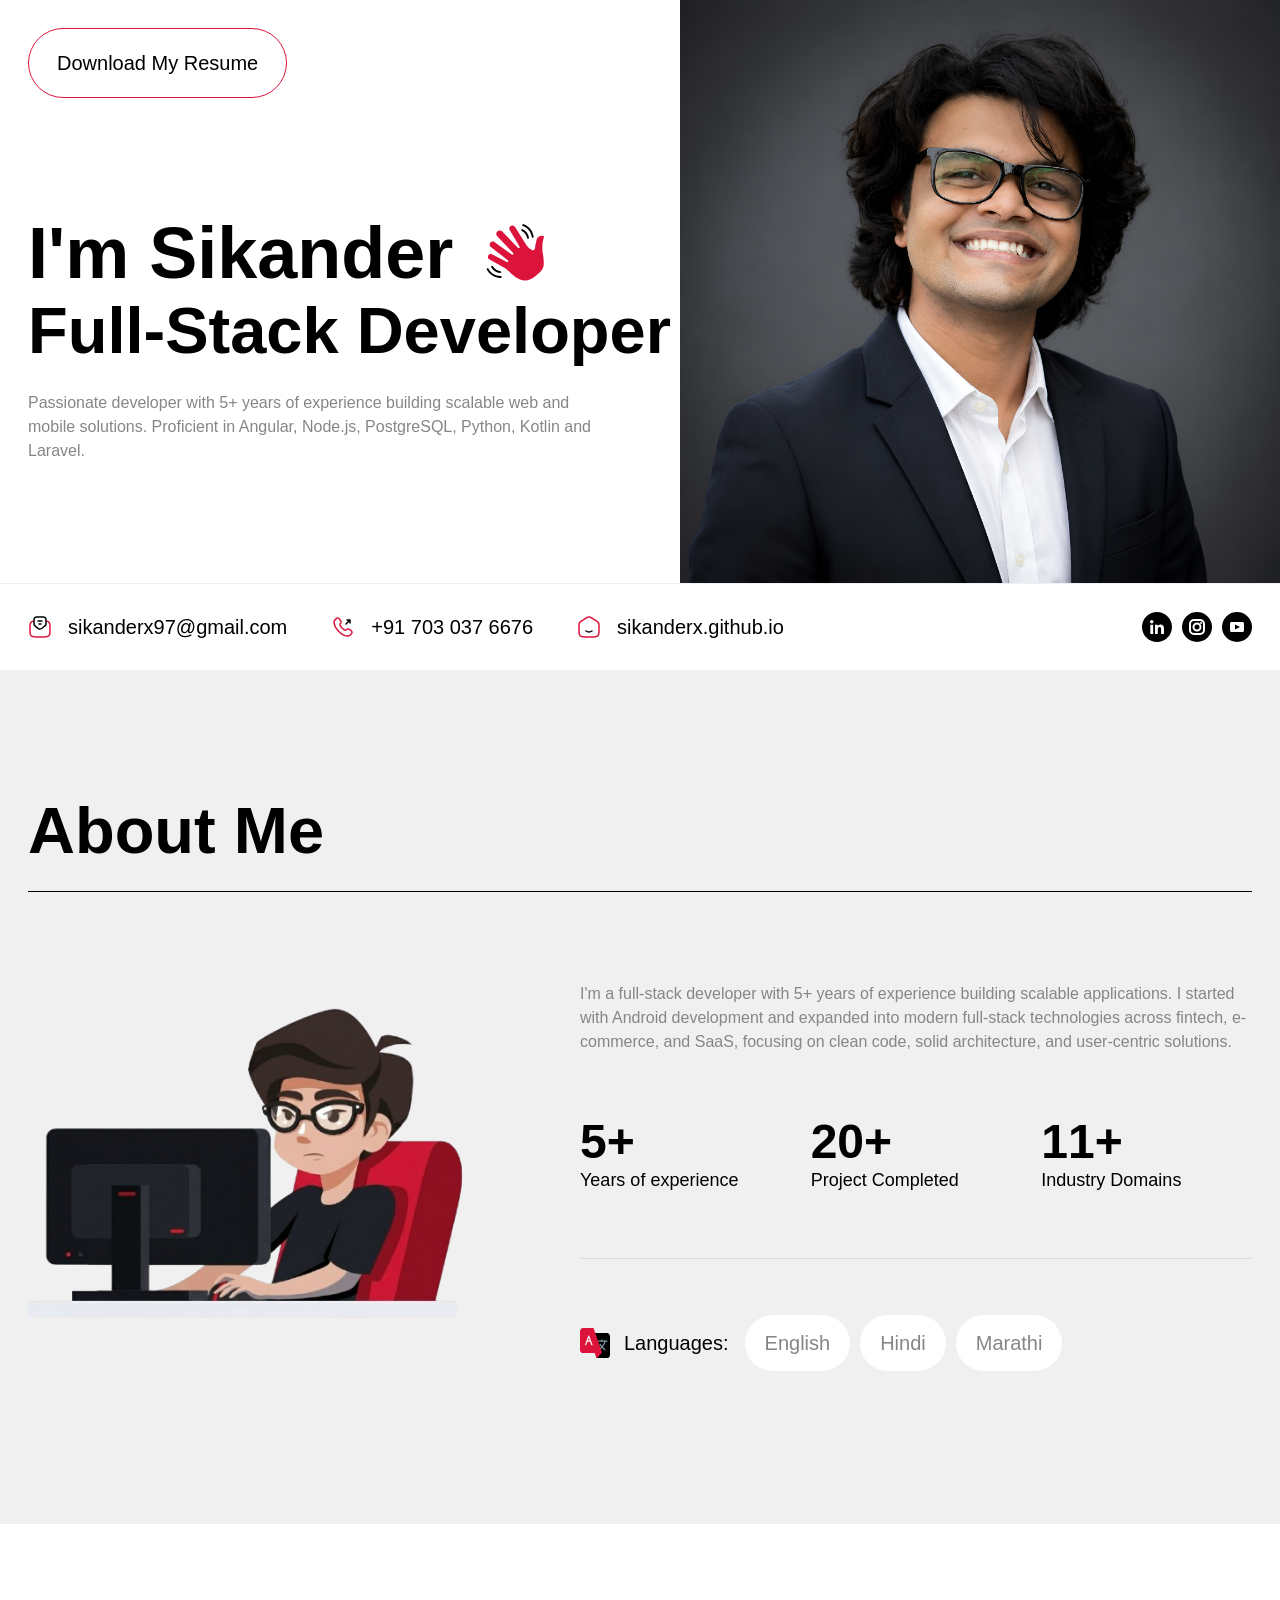
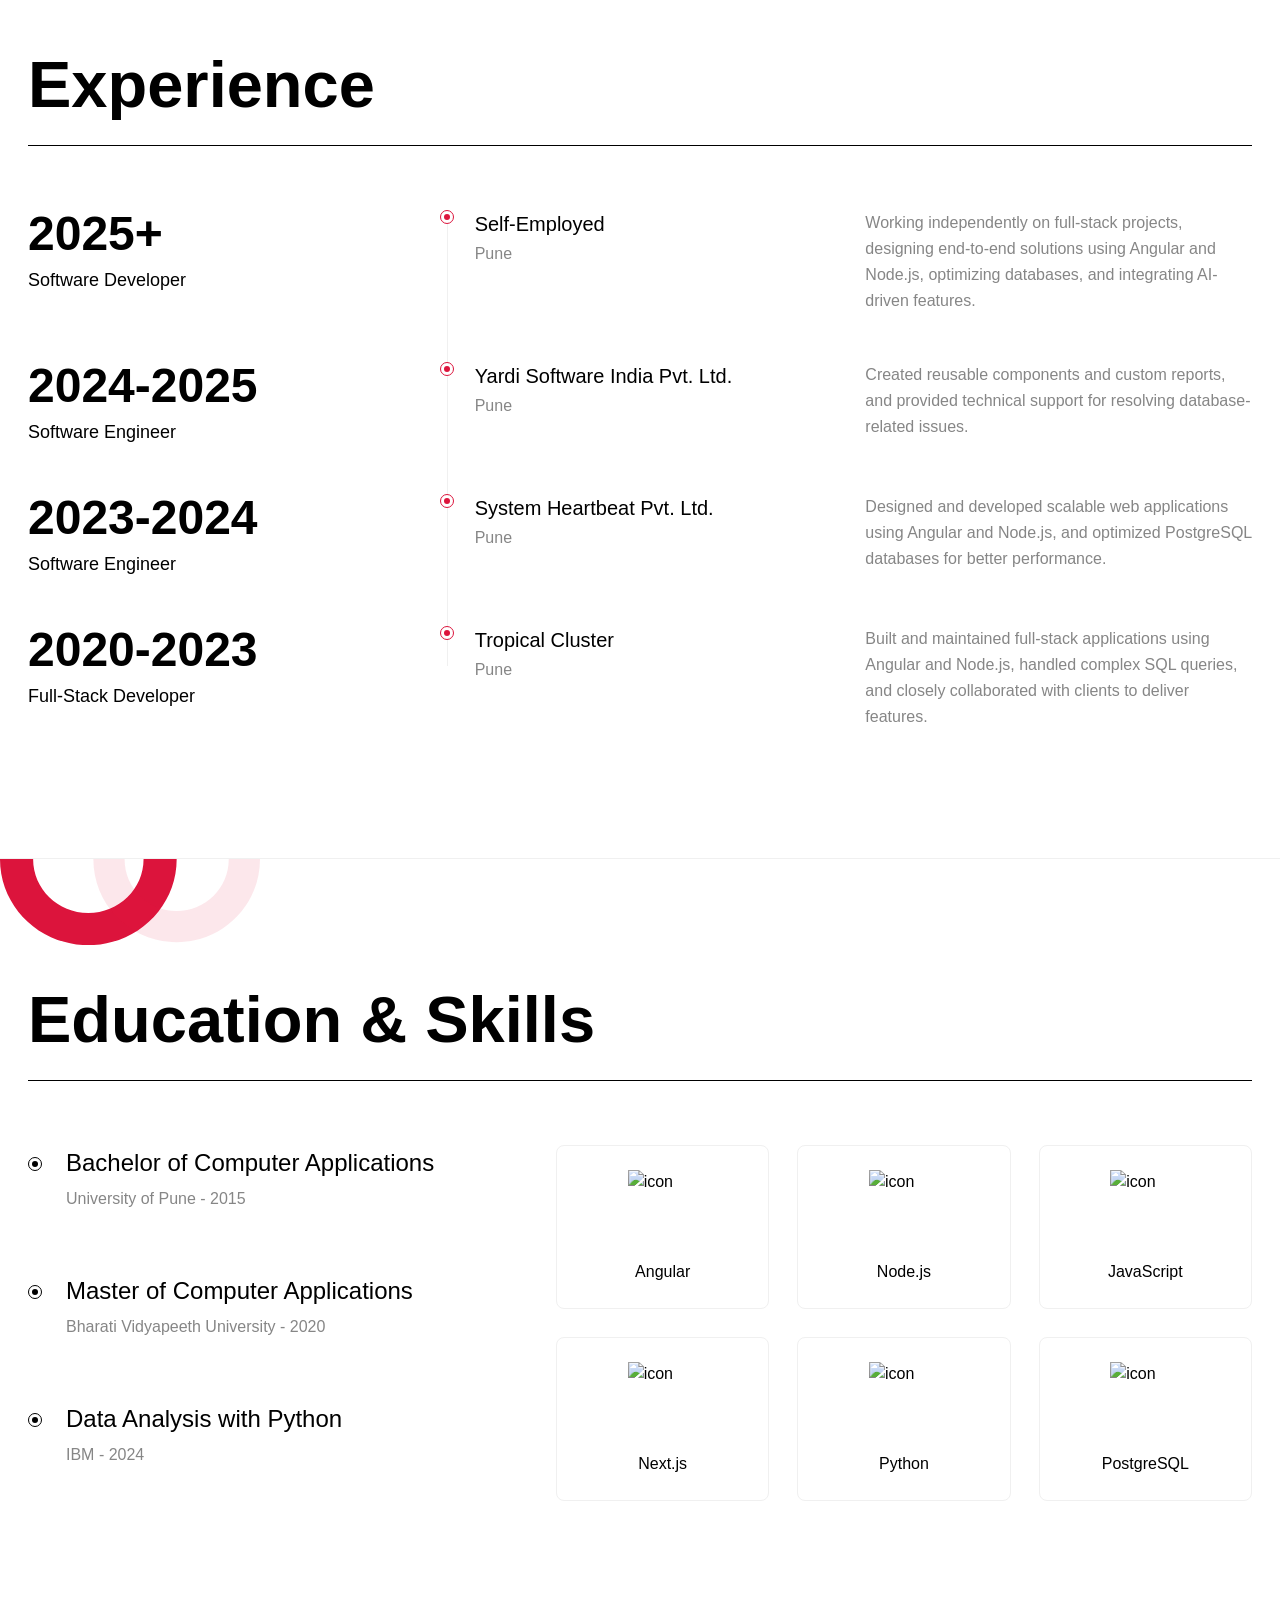
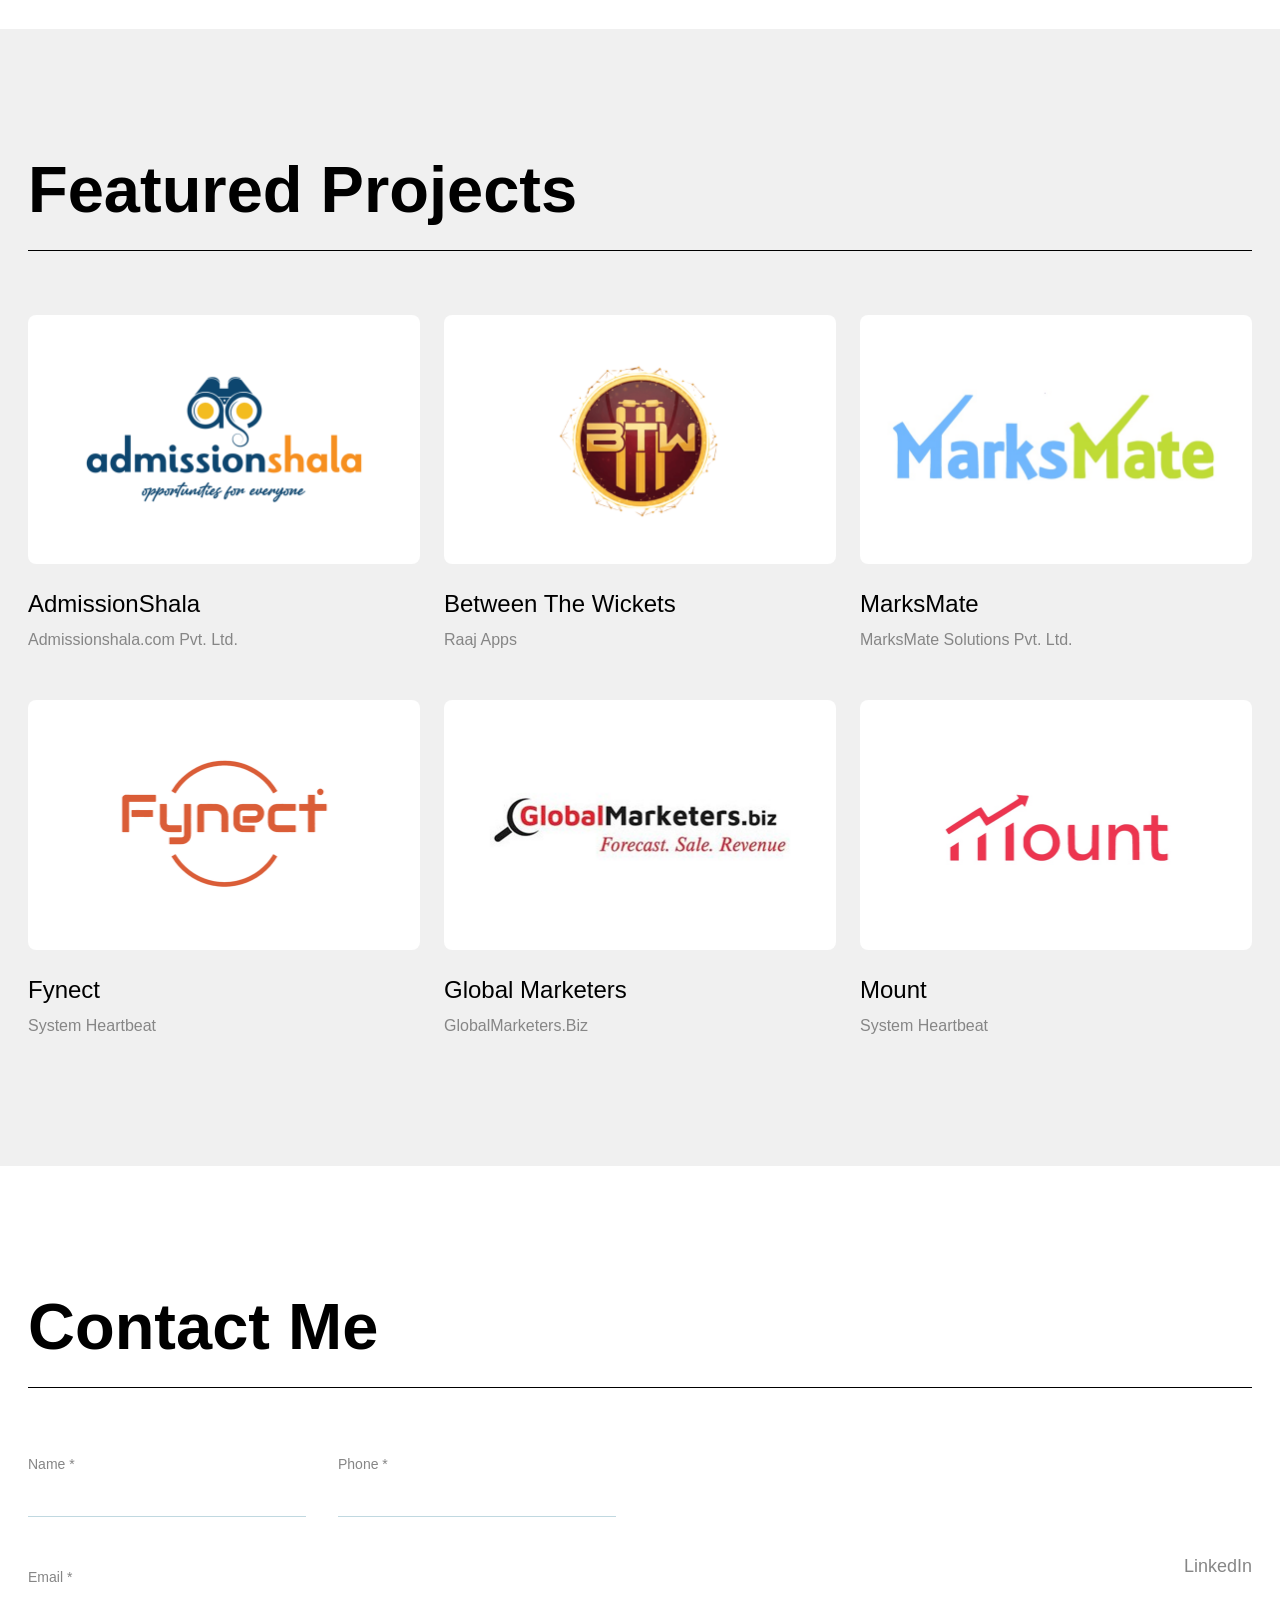
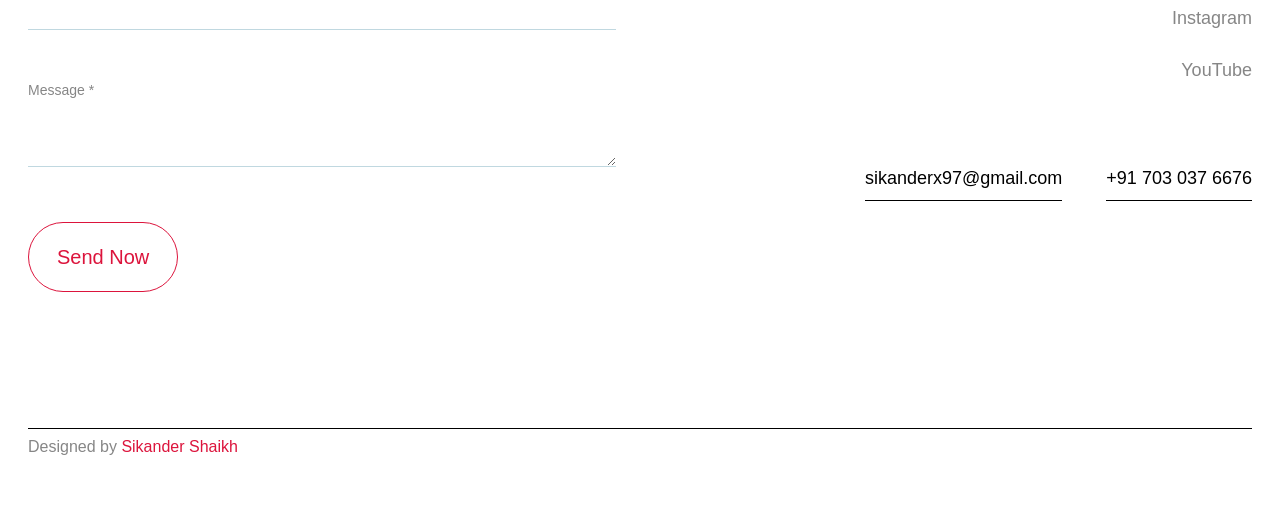
==== index.html @ d4c0a8cb "Update UI" ====
<!DOCTYPE html><html lang="en" data-beasties-container><head><link rel="preconnect" href="https://fonts.gstatic.com" crossorigin>
	<meta charset="utf-8">
	<title>Sikander Shaikh | Full Stack Developer</title>
	<meta name="viewport" content="width=device-width, initial-scale=1">
	<style>@font-face{font-family:'Bricolage Grotesque';font-style:normal;font-weight:300;font-stretch:100%;font-display:swap;src:url(https://fonts.gstatic.com/s/bricolagegrotesque/v9/3y9H6as8bTXq_nANBjzKo3IeZx8z6up5BeSl5jBNz_19PpbpMXuECpwUxJBOm_OJWiawDFXplDs.woff2) format('woff2');unicode-range:U+0102-0103, U+0110-0111, U+0128-0129, U+0168-0169, U+01A0-01A1, U+01AF-01B0, U+0300-0301, U+0303-0304, U+0308-0309, U+0323, U+0329, U+1EA0-1EF9, U+20AB;}@font-face{font-family:'Bricolage Grotesque';font-style:normal;font-weight:300;font-stretch:100%;font-display:swap;src:url(https://fonts.gstatic.com/s/bricolagegrotesque/v9/3y9H6as8bTXq_nANBjzKo3IeZx8z6up5BeSl5jBNz_19PpbpMXuECpwUxJBOm_OJWiawDVXplDs.woff2) format('woff2');unicode-range:U+0100-02BA, U+02BD-02C5, U+02C7-02CC, U+02CE-02D7, U+02DD-02FF, U+0304, U+0308, U+0329, U+1D00-1DBF, U+1E00-1E9F, U+1EF2-1EFF, U+2020, U+20A0-20AB, U+20AD-20C0, U+2113, U+2C60-2C7F, U+A720-A7FF;}@font-face{font-family:'Bricolage Grotesque';font-style:normal;font-weight:300;font-stretch:100%;font-display:swap;src:url(https://fonts.gstatic.com/s/bricolagegrotesque/v9/3y9H6as8bTXq_nANBjzKo3IeZx8z6up5BeSl5jBNz_19PpbpMXuECpwUxJBOm_OJWiawA1Xp.woff2) format('woff2');unicode-range:U+0000-00FF, U+0131, U+0152-0153, U+02BB-02BC, U+02C6, U+02DA, U+02DC, U+0304, U+0308, U+0329, U+2000-206F, U+20AC, U+2122, U+2191, U+2193, U+2212, U+2215, U+FEFF, U+FFFD;}@font-face{font-family:'Bricolage Grotesque';font-style:normal;font-weight:400;font-stretch:100%;font-display:swap;src:url(https://fonts.gstatic.com/s/bricolagegrotesque/v9/3y9H6as8bTXq_nANBjzKo3IeZx8z6up5BeSl5jBNz_19PpbpMXuECpwUxJBOm_OJWiawDFXplDs.woff2) format('woff2');unicode-range:U+0102-0103, U+0110-0111, U+0128-0129, U+0168-0169, U+01A0-01A1, U+01AF-01B0, U+0300-0301, U+0303-0304, U+0308-0309, U+0323, U+0329, U+1EA0-1EF9, U+20AB;}@font-face{font-family:'Bricolage Grotesque';font-style:normal;font-weight:400;font-stretch:100%;font-display:swap;src:url(https://fonts.gstatic.com/s/bricolagegrotesque/v9/3y9H6as8bTXq_nANBjzKo3IeZx8z6up5BeSl5jBNz_19PpbpMXuECpwUxJBOm_OJWiawDVXplDs.woff2) format('woff2');unicode-range:U+0100-02BA, U+02BD-02C5, U+02C7-02CC, U+02CE-02D7, U+02DD-02FF, U+0304, U+0308, U+0329, U+1D00-1DBF, U+1E00-1E9F, U+1EF2-1EFF, U+2020, U+20A0-20AB, U+20AD-20C0, U+2113, U+2C60-2C7F, U+A720-A7FF;}@font-face{font-family:'Bricolage Grotesque';font-style:normal;font-weight:400;font-stretch:100%;font-display:swap;src:url(https://fonts.gstatic.com/s/bricolagegrotesque/v9/3y9H6as8bTXq_nANBjzKo3IeZx8z6up5BeSl5jBNz_19PpbpMXuECpwUxJBOm_OJWiawA1Xp.woff2) format('woff2');unicode-range:U+0000-00FF, U+0131, U+0152-0153, U+02BB-02BC, U+02C6, U+02DA, U+02DC, U+0304, U+0308, U+0329, U+2000-206F, U+20AC, U+2122, U+2191, U+2193, U+2212, U+2215, U+FEFF, U+FFFD;}@font-face{font-family:'Bricolage Grotesque';font-style:normal;font-weight:500;font-stretch:100%;font-display:swap;src:url(https://fonts.gstatic.com/s/bricolagegrotesque/v9/3y9H6as8bTXq_nANBjzKo3IeZx8z6up5BeSl5jBNz_19PpbpMXuECpwUxJBOm_OJWiawDFXplDs.woff2) format('woff2');unicode-range:U+0102-0103, U+0110-0111, U+0128-0129, U+0168-0169, U+01A0-01A1, U+01AF-01B0, U+0300-0301, U+0303-0304, U+0308-0309, U+0323, U+0329, U+1EA0-1EF9, U+20AB;}@font-face{font-family:'Bricolage Grotesque';font-style:normal;font-weight:500;font-stretch:100%;font-display:swap;src:url(https://fonts.gstatic.com/s/bricolagegrotesque/v9/3y9H6as8bTXq_nANBjzKo3IeZx8z6up5BeSl5jBNz_19PpbpMXuECpwUxJBOm_OJWiawDVXplDs.woff2) format('woff2');unicode-range:U+0100-02BA, U+02BD-02C5, U+02C7-02CC, U+02CE-02D7, U+02DD-02FF, U+0304, U+0308, U+0329, U+1D00-1DBF, U+1E00-1E9F, U+1EF2-1EFF, U+2020, U+20A0-20AB, U+20AD-20C0, U+2113, U+2C60-2C7F, U+A720-A7FF;}@font-face{font-family:'Bricolage Grotesque';font-style:normal;font-weight:500;font-stretch:100%;font-display:swap;src:url(https://fonts.gstatic.com/s/bricolagegrotesque/v9/3y9H6as8bTXq_nANBjzKo3IeZx8z6up5BeSl5jBNz_19PpbpMXuECpwUxJBOm_OJWiawA1Xp.woff2) format('woff2');unicode-range:U+0000-00FF, U+0131, U+0152-0153, U+02BB-02BC, U+02C6, U+02DA, U+02DC, U+0304, U+0308, U+0329, U+2000-206F, U+20AC, U+2122, U+2191, U+2193, U+2212, U+2215, U+FEFF, U+FFFD;}@font-face{font-family:'Bricolage Grotesque';font-style:normal;font-weight:600;font-stretch:100%;font-display:swap;src:url(https://fonts.gstatic.com/s/bricolagegrotesque/v9/3y9H6as8bTXq_nANBjzKo3IeZx8z6up5BeSl5jBNz_19PpbpMXuECpwUxJBOm_OJWiawDFXplDs.woff2) format('woff2');unicode-range:U+0102-0103, U+0110-0111, U+0128-0129, U+0168-0169, U+01A0-01A1, U+01AF-01B0, U+0300-0301, U+0303-0304, U+0308-0309, U+0323, U+0329, U+1EA0-1EF9, U+20AB;}@font-face{font-family:'Bricolage Grotesque';font-style:normal;font-weight:600;font-stretch:100%;font-display:swap;src:url(https://fonts.gstatic.com/s/bricolagegrotesque/v9/3y9H6as8bTXq_nANBjzKo3IeZx8z6up5BeSl5jBNz_19PpbpMXuECpwUxJBOm_OJWiawDVXplDs.woff2) format('woff2');unicode-range:U+0100-02BA, U+02BD-02C5, U+02C7-02CC, U+02CE-02D7, U+02DD-02FF, U+0304, U+0308, U+0329, U+1D00-1DBF, U+1E00-1E9F, U+1EF2-1EFF, U+2020, U+20A0-20AB, U+20AD-20C0, U+2113, U+2C60-2C7F, U+A720-A7FF;}@font-face{font-family:'Bricolage Grotesque';font-style:normal;font-weight:600;font-stretch:100%;font-display:swap;src:url(https://fonts.gstatic.com/s/bricolagegrotesque/v9/3y9H6as8bTXq_nANBjzKo3IeZx8z6up5BeSl5jBNz_19PpbpMXuECpwUxJBOm_OJWiawA1Xp.woff2) format('woff2');unicode-range:U+0000-00FF, U+0131, U+0152-0153, U+02BB-02BC, U+02C6, U+02DA, U+02DC, U+0304, U+0308, U+0329, U+2000-206F, U+20AC, U+2122, U+2191, U+2193, U+2212, U+2215, U+FEFF, U+FFFD;}@font-face{font-family:'Bricolage Grotesque';font-style:normal;font-weight:700;font-stretch:100%;font-display:swap;src:url(https://fonts.gstatic.com/s/bricolagegrotesque/v9/3y9H6as8bTXq_nANBjzKo3IeZx8z6up5BeSl5jBNz_19PpbpMXuECpwUxJBOm_OJWiawDFXplDs.woff2) format('woff2');unicode-range:U+0102-0103, U+0110-0111, U+0128-0129, U+0168-0169, U+01A0-01A1, U+01AF-01B0, U+0300-0301, U+0303-0304, U+0308-0309, U+0323, U+0329, U+1EA0-1EF9, U+20AB;}@font-face{font-family:'Bricolage Grotesque';font-style:normal;font-weight:700;font-stretch:100%;font-display:swap;src:url(https://fonts.gstatic.com/s/bricolagegrotesque/v9/3y9H6as8bTXq_nANBjzKo3IeZx8z6up5BeSl5jBNz_19PpbpMXuECpwUxJBOm_OJWiawDVXplDs.woff2) format('woff2');unicode-range:U+0100-02BA, U+02BD-02C5, U+02C7-02CC, U+02CE-02D7, U+02DD-02FF, U+0304, U+0308, U+0329, U+1D00-1DBF, U+1E00-1E9F, U+1EF2-1EFF, U+2020, U+20A0-20AB, U+20AD-20C0, U+2113, U+2C60-2C7F, U+A720-A7FF;}@font-face{font-family:'Bricolage Grotesque';font-style:normal;font-weight:700;font-stretch:100%;font-display:swap;src:url(https://fonts.gstatic.com/s/bricolagegrotesque/v9/3y9H6as8bTXq_nANBjzKo3IeZx8z6up5BeSl5jBNz_19PpbpMXuECpwUxJBOm_OJWiawA1Xp.woff2) format('woff2');unicode-range:U+0000-00FF, U+0131, U+0152-0153, U+02BB-02BC, U+02C6, U+02DA, U+02DC, U+0304, U+0308, U+0329, U+2000-206F, U+20AC, U+2122, U+2191, U+2193, U+2212, U+2215, U+FEFF, U+FFFD;}</style>
<style>@layer properties;@layer theme,base,components,utilities;@layer theme{:root{--font-sans: ui-sans-serif, system-ui, sans-serif, "Apple Color Emoji", "Segoe UI Emoji", "Segoe UI Symbol", "Noto Color Emoji";--font-mono: ui-monospace, SFMono-Regular, Menlo, Monaco, Consolas, "Liberation Mono", "Courier New", monospace;--color-black: #000;--color-white: #fff;--spacing: .25rem;--container-md: 28rem;--container-lg: 32rem;--container-xl: 36rem;--container-2xl: 42rem;--text-sm: .875rem;--text-sm--line-height: calc(1.25 / .875);--text-base: 1rem;--text-base--line-height: 1.5 ;--text-lg: 1.125rem;--text-lg--line-height: calc(1.75 / 1.125);--text-xl: 1.25rem;--text-xl--line-height: calc(1.75 / 1.25);--text-2xl: 1.5rem;--text-2xl--line-height: calc(2 / 1.5);--text-3xl: 1.875rem;--text-3xl--line-height: 1.2 ;--text-4xl: 2.25rem;--text-4xl--line-height: calc(2.5 / 2.25);--text-5xl: 3rem;--text-5xl--line-height: 1;--text-6xl: 3.75rem;--text-6xl--line-height: 1;--text-7xl: 4.5rem;--text-7xl--line-height: 1;--font-weight-normal: 400;--font-weight-medium: 500;--font-weight-semibold: 600;--font-weight-bold: 700;--leading-tight: 1.25;--leading-relaxed: 1.625;--radius-lg: .5rem;--blur-xs: 4px;--default-transition-duration: .15s;--default-transition-timing-function: cubic-bezier(.4, 0, .2, 1);--default-font-family: var(--font-sans);--default-mono-font-family: var(--font-mono);--color-primary: #DC143C;--color-secondary: #868686;--color-softGray: #F0F0F0;--color-mistGray: #D7DCDD;--color-gray: #C0D8E0}}@layer base{*,:after,:before{box-sizing:border-box;margin:0;padding:0;border:0 solid}html{line-height:1.5;-webkit-text-size-adjust:100%;tab-size:4;font-family:var(--default-font-family, ui-sans-serif, system-ui, sans-serif, "Apple Color Emoji", "Segoe UI Emoji", "Segoe UI Symbol", "Noto Color Emoji");font-feature-settings:var(--default-font-feature-settings, normal);font-variation-settings:var(--default-font-variation-settings, normal);-webkit-tap-highlight-color:transparent}h1,h2{font-size:inherit;font-weight:inherit}a{color:inherit;-webkit-text-decoration:inherit;text-decoration:inherit}img{display:block;vertical-align:middle}img{max-width:100%;height:auto}button,input,textarea{font:inherit;font-feature-settings:inherit;font-variation-settings:inherit;letter-spacing:inherit;color:inherit;border-radius:0;background-color:transparent;opacity:1}textarea{resize:vertical}button,input:where([type=button],[type=reset],[type=submit]){appearance:button}}@layer utilities{.absolute{position:absolute}.relative{position:relative}.top-0{top:calc(var(--spacing) * 0)}.right-0{right:calc(var(--spacing) * 0)}.left-0{left:calc(var(--spacing) * 0)}.z-1{z-index:1}.z-10{z-index:10}.z-999{z-index:999}.container{width:100%}@media(width>=425px){.container{max-width:425px}}@media(width>=40rem){.container{max-width:40rem}}@media(width>=48rem){.container{max-width:48rem}}@media(width>=64rem){.container{max-width:64rem}}@media(width>=80rem){.container{max-width:80rem}}@media(width>=96rem){.container{max-width:96rem}}.mx-auto{margin-inline:auto}.mb-9{margin-bottom:calc(var(--spacing) * 9)}.block{display:block}.flex{display:flex}.grid{display:grid}.hidden{display:none}.h-\[440px\]{height:440px}.h-auto{height:auto}.h-full{height:100%}.h-px{height:1px}.w-1\/2{width:50%}.w-\[440px\]{width:440px}.w-fit{width:fit-content}.w-full{width:100%}.max-w-2xl{max-width:var(--container-2xl)}.max-w-md{max-width:var(--container-md)}.flex-1{flex:1}.flex-grow{flex-grow:1}.-translate-y-1\/2{--tw-translate-y: -50% ;translate:var(--tw-translate-x) var(--tw-translate-y)}.transform{transform:var(--tw-rotate-x,) var(--tw-rotate-y,) var(--tw-rotate-z,) var(--tw-skew-x,) var(--tw-skew-y,)}.cursor-pointer{cursor:pointer}.grid-cols-1{grid-template-columns:repeat(1,minmax(0,1fr))}.grid-cols-2{grid-template-columns:repeat(2,minmax(0,1fr))}.grid-cols-3{grid-template-columns:repeat(3,minmax(0,1fr))}.flex-col{flex-direction:column}.flex-row{flex-direction:row}.flex-wrap{flex-wrap:wrap}.items-center{align-items:center}.items-end{align-items:flex-end}.items-start{align-items:flex-start}.justify-between{justify-content:space-between}.justify-center{justify-content:center}.gap-0{gap:calc(var(--spacing) * 0)}.gap-1\.5{gap:calc(var(--spacing) * 1.5)}.gap-2{gap:calc(var(--spacing) * 2)}.gap-2\.5{gap:calc(var(--spacing) * 2.5)}.gap-3\.5{gap:calc(var(--spacing) * 3.5)}.gap-4{gap:calc(var(--spacing) * 4)}.gap-5{gap:calc(var(--spacing) * 5)}.gap-7{gap:calc(var(--spacing) * 7)}.gap-8{gap:calc(var(--spacing) * 8)}.gap-10{gap:calc(var(--spacing) * 10)}.gap-12{gap:calc(var(--spacing) * 12)}.gap-x-6{column-gap:calc(var(--spacing) * 6)}.gap-y-6{row-gap:calc(var(--spacing) * 6)}.overflow-hidden{overflow:hidden}.rounded-full{border-radius:calc(infinity * 1px)}.border{border-style:var(--tw-border-style);border-width:1px}.border-t{border-top-style:var(--tw-border-style);border-top-width:1px}.border-b{border-bottom-style:var(--tw-border-style);border-bottom-width:1px}.border-black{border-color:var(--color-black)}.border-mistGray{border-color:var(--color-mistGray)}.border-primary{border-color:var(--color-primary)}.border-softGray{border-color:var(--color-softGray)}.bg-black{background-color:var(--color-black)}.bg-softGray{background-color:var(--color-softGray)}.px-4{padding-inline:calc(var(--spacing) * 4)}.py-2{padding-block:calc(var(--spacing) * 2)}.py-6{padding-block:calc(var(--spacing) * 6)}.py-7{padding-block:calc(var(--spacing) * 7)}.py-10{padding-block:calc(var(--spacing) * 10)}.py-16{padding-block:calc(var(--spacing) * 16)}.pt-8{padding-top:calc(var(--spacing) * 8)}.pt-10{padding-top:calc(var(--spacing) * 10)}.pt-16{padding-top:calc(var(--spacing) * 16)}.pt-35{padding-top:calc(var(--spacing) * 35)}.pb-7{padding-bottom:calc(var(--spacing) * 7)}.pb-12{padding-bottom:calc(var(--spacing) * 12)}.pb-20{padding-bottom:calc(var(--spacing) * 20)}.text-base{font-size:var(--text-base);line-height:var(--tw-leading, var(--text-base--line-height))}.text-xl{font-size:var(--text-xl);line-height:var(--tw-leading, var(--text-xl--line-height))}.font-medium{--tw-font-weight: var(--font-weight-medium);font-weight:var(--font-weight-medium)}.font-normal{--tw-font-weight: var(--font-weight-normal);font-weight:var(--font-weight-normal)}.text-black{color:var(--color-black)}.text-primary{color:var(--color-primary)}.text-secondary{color:var(--color-secondary)}.transition-colors{transition-property:color,background-color,border-color,outline-color,text-decoration-color,fill,stroke,--tw-gradient-from,--tw-gradient-via,--tw-gradient-to;transition-timing-function:var(--tw-ease, var(--default-transition-timing-function));transition-duration:var(--tw-duration, var(--default-transition-duration))}.duration-300{--tw-duration: .3s;transition-duration:.3s}@media(hover:hover){.group-hover\:text-white:is(:where(.group):hover *){color:var(--color-white)}}@media(hover:hover){.hover\:underline:hover{text-decoration-line:underline}}@media(width>=425px){.xs\:grid-cols-3{grid-template-columns:repeat(3,minmax(0,1fr))}}@media(width>=40rem){.sm\:grid-cols-2{grid-template-columns:repeat(2,minmax(0,1fr))}}@media(width>=40rem){.sm\:grid-cols-3{grid-template-columns:repeat(3,minmax(0,1fr))}}@media(width>=40rem){.sm\:flex-row{flex-direction:row}}@media(width>=40rem){.sm\:items-start{align-items:flex-start}}@media(width>=40rem){.sm\:gap-8{gap:calc(var(--spacing) * 8)}}@media(width>=40rem){.sm\:gap-12{gap:calc(var(--spacing) * 12)}}@media(width>=40rem){.sm\:px-5{padding-inline:calc(var(--spacing) * 5)}}@media(width>=40rem){.sm\:py-3{padding-block:calc(var(--spacing) * 3)}}@media(width>=40rem){.sm\:py-14{padding-block:calc(var(--spacing) * 14)}}@media(width>=48rem){.md\:mb-16{margin-bottom:calc(var(--spacing) * 16)}}@media(width>=48rem){.md\:grid-cols-2{grid-template-columns:repeat(2,minmax(0,1fr))}}@media(width>=48rem){.md\:flex-col{flex-direction:column}}@media(width>=48rem){.md\:items-end{align-items:flex-end}}@media(width>=48rem){.md\:justify-end{justify-content:flex-end}}@media(width>=48rem){.md\:justify-start{justify-content:flex-start}}@media(width>=48rem){.md\:gap-2\.5{gap:calc(var(--spacing) * 2.5)}}@media(width>=48rem){.md\:gap-4{gap:calc(var(--spacing) * 4)}}@media(width>=48rem){.md\:gap-5{gap:calc(var(--spacing) * 5)}}@media(width>=48rem){.md\:gap-6{gap:calc(var(--spacing) * 6)}}@media(width>=48rem){.md\:gap-7{gap:calc(var(--spacing) * 7)}}@media(width>=48rem){.md\:gap-20{gap:calc(var(--spacing) * 20)}}@media(width>=48rem){.md\:px-7{padding-inline:calc(var(--spacing) * 7)}}@media(width>=48rem){.md\:py-5{padding-block:calc(var(--spacing) * 5)}}@media(width>=48rem){.md\:py-7{padding-block:calc(var(--spacing) * 7)}}@media(width>=48rem){.md\:py-32{padding-block:calc(var(--spacing) * 32)}}@media(width>=48rem){.md\:pt-32{padding-top:calc(var(--spacing) * 32)}}@media(width>=48rem){.md\:pt-40{padding-top:calc(var(--spacing) * 40)}}@media(width>=64rem){.lg\:block{display:block}}@media(width>=64rem){.lg\:flex{display:flex}}@media(width>=64rem){.lg\:hidden{display:none}}@media(width>=64rem){.lg\:max-w-2xl{max-width:var(--container-2xl)}}@media(width>=64rem){.lg\:max-w-md{max-width:var(--container-md)}}@media(width>=64rem){.lg\:flex-row{flex-direction:row}}@media(width>=64rem){.lg\:gap-11{gap:calc(var(--spacing) * 11)}}@media(width>=64rem){.lg\:pb-30{padding-bottom:calc(var(--spacing) * 30)}}@media(width>=80rem){.xl\:mb-16{margin-bottom:calc(var(--spacing) * 16)}}@media(width>=80rem){.xl\:max-w-xl{max-width:var(--container-xl)}}@media(width>=80rem){.xl\:gap-7{gap:calc(var(--spacing) * 7)}}@media(width>=80rem){.xl\:gap-8{gap:calc(var(--spacing) * 8)}}@media(width>=80rem){.xl\:gap-20{gap:calc(var(--spacing) * 20)}}@media(width>=80rem){.xl\:gap-y-12{row-gap:calc(var(--spacing) * 12)}}@media(width>=80rem){.xl\:py-16{padding-block:calc(var(--spacing) * 16)}}@media(width>=80rem){.xl\:py-32{padding-block:calc(var(--spacing) * 32)}}@media(width>=80rem){.xl\:pt-14{padding-top:calc(var(--spacing) * 14)}}@media(width>=80rem){.xl\:pt-16{padding-top:calc(var(--spacing) * 16)}}@media(width>=80rem){.xl\:pt-52{padding-top:calc(var(--spacing) * 52)}}@media(width>=80rem){.xl\:text-xl{font-size:var(--text-xl);line-height:var(--tw-leading, var(--text-xl--line-height))}}@media(width>=96rem){.\32xl\:h-171\.5{height:calc(var(--spacing) * 171.5)}}@media(width>=96rem){.\32xl\:w-187\.5{width:calc(var(--spacing) * 187.5)}}}html{scroll-behavior:smooth}body{margin:0;padding:0;height:100%;font-family:Bricolage Grotesque,sans-serif}button:before{content:"";position:absolute;bottom:0;left:0;width:100%;height:0%;background-color:#dc143c;transition:height .3s ease;z-index:0}button:hover:before{height:100%}.wave{animation-name:wave-animation;animation-duration:2.5s;animation-iteration-count:infinite;transform-origin:70% 70%;display:inline-block}@keyframes wave-animation{0%{transform:rotate(0)}10%{transform:rotate(14deg)}20%{transform:rotate(-8deg)}30%{transform:rotate(14deg)}40%{transform:rotate(-4deg)}50%{transform:rotate(10deg)}60%{transform:rotate(0)}to{transform:rotate(0)}}@layer utilities{.container{margin-inline:auto;margin-top:calc(var(--spacing) * 0);margin-bottom:calc(var(--spacing) * 0);width:100%;max-width:80rem;padding-inline:calc(var(--spacing) * 5);padding-block:calc(var(--spacing) * 0)}@media(width>=40rem){.container{padding-inline:calc(var(--spacing) * 7)}}.label{font-size:var(--text-sm);line-height:var(--tw-leading, var(--text-sm--line-height));--tw-font-weight: var(--font-weight-normal);font-weight:var(--font-weight-normal);color:var(--color-secondary)}.input{width:100%;border-bottom-style:var(--tw-border-style);border-bottom-width:1px;border-color:var(--color-gray);padding-block:calc(var(--spacing) * 2)}.input:focus{border-color:var(--color-primary)}.input:focus{--tw-outline-style: none;outline-style:none}}@layer base{h1{font-size:var(--text-4xl);line-height:var(--tw-leading, var(--text-4xl--line-height));--tw-leading: var(--leading-tight);line-height:var(--leading-tight);--tw-font-weight: var(--font-weight-semibold);font-weight:var(--font-weight-semibold)}@media(width>=48rem){h1{font-size:var(--text-5xl);line-height:var(--tw-leading, var(--text-5xl--line-height))}}@media(width>=80rem){h1{font-size:var(--text-7xl);line-height:var(--tw-leading, var(--text-7xl--line-height))}}@media(width>=96rem){h1{font-size:85px}}h2{font-size:var(--text-3xl);line-height:var(--tw-leading, var(--text-3xl--line-height));--tw-font-weight: var(--font-weight-semibold);font-weight:var(--font-weight-semibold)}@media(width>=48rem){h2{font-size:var(--text-5xl);line-height:var(--tw-leading, var(--text-5xl--line-height))}}@media(width>=64rem){h2{font-size:var(--text-6xl);line-height:var(--tw-leading, var(--text-6xl--line-height))}}@media(width>=80rem){h2{font-size:65px}}p{font-size:var(--text-base);line-height:var(--tw-leading, var(--text-base--line-height));color:var(--color-secondary)}}@media print{body{background:#fff!important;color:#000!important}header,footer,.navbar,.no-print{display:none!important}*{box-shadow:none!important;background:transparent!important}html,body{height:auto;overflow:visible}.hero-section{padding-top:35px}}@property --tw-translate-x{syntax: "*"; inherits: false; initial-value: 0;}@property --tw-translate-y{syntax: "*"; inherits: false; initial-value: 0;}@property --tw-translate-z{syntax: "*"; inherits: false; initial-value: 0;}@property --tw-rotate-x{syntax: "*"; inherits: false;}@property --tw-rotate-y{syntax: "*"; inherits: false;}@property --tw-rotate-z{syntax: "*"; inherits: false;}@property --tw-skew-x{syntax: "*"; inherits: false;}@property --tw-skew-y{syntax: "*"; inherits: false;}@property --tw-space-y-reverse{syntax: "*"; inherits: false; initial-value: 0;}@property --tw-border-style{syntax: "*"; inherits: false; initial-value: solid;}@property --tw-gradient-position{syntax: "*"; inherits: false;}@property --tw-gradient-from{syntax: "<color>"; inherits: false; initial-value: #0000;}@property --tw-gradient-via{syntax: "<color>"; inherits: false; initial-value: #0000;}@property --tw-gradient-to{syntax: "<color>"; inherits: false; initial-value: #0000;}@property --tw-gradient-stops{syntax: "*"; inherits: false;}@property --tw-gradient-via-stops{syntax: "*"; inherits: false;}@property --tw-gradient-from-position{syntax: "<length-percentage>"; inherits: false; initial-value: 0%;}@property --tw-gradient-via-position{syntax: "<length-percentage>"; inherits: false; initial-value: 50%;}@property --tw-gradient-to-position{syntax: "<length-percentage>"; inherits: false; initial-value: 100%;}@property --tw-leading{syntax: "*"; inherits: false;}@property --tw-font-weight{syntax: "*"; inherits: false;}@property --tw-shadow{syntax: "*"; inherits: false; initial-value: 0 0 #0000;}@property --tw-shadow-color{syntax: "*"; inherits: false;}@property --tw-shadow-alpha{syntax: "<percentage>"; inherits: false; initial-value: 100%;}@property --tw-inset-shadow{syntax: "*"; inherits: false; initial-value: 0 0 #0000;}@property --tw-inset-shadow-color{syntax: "*"; inherits: false;}@property --tw-inset-shadow-alpha{syntax: "<percentage>"; inherits: false; initial-value: 100%;}@property --tw-ring-color{syntax: "*"; inherits: false;}@property --tw-ring-shadow{syntax: "*"; inherits: false; initial-value: 0 0 #0000;}@property --tw-inset-ring-color{syntax: "*"; inherits: false;}@property --tw-inset-ring-shadow{syntax: "*"; inherits: false; initial-value: 0 0 #0000;}@property --tw-ring-inset{syntax: "*"; inherits: false;}@property --tw-ring-offset-width{syntax: "<length>"; inherits: false; initial-value: 0px;}@property --tw-ring-offset-color{syntax: "*"; inherits: false; initial-value: #fff;}@property --tw-ring-offset-shadow{syntax: "*"; inherits: false; initial-value: 0 0 #0000;}@property --tw-backdrop-blur{syntax: "*"; inherits: false;}@property --tw-backdrop-brightness{syntax: "*"; inherits: false;}@property --tw-backdrop-contrast{syntax: "*"; inherits: false;}@property --tw-backdrop-grayscale{syntax: "*"; inherits: false;}@property --tw-backdrop-hue-rotate{syntax: "*"; inherits: false;}@property --tw-backdrop-invert{syntax: "*"; inherits: false;}@property --tw-backdrop-opacity{syntax: "*"; inherits: false;}@property --tw-backdrop-saturate{syntax: "*"; inherits: false;}@property --tw-backdrop-sepia{syntax: "*"; inherits: false;}@property --tw-duration{syntax: "*"; inherits: false;}@layer properties{@supports ((-webkit-hyphens: none) and (not (margin-trim: inline))) or ((-moz-orient: inline) and (not (color:rgb(from red r g b)))){*,:before,:after{--tw-translate-x: 0;--tw-translate-y: 0;--tw-translate-z: 0;--tw-rotate-x: initial;--tw-rotate-y: initial;--tw-rotate-z: initial;--tw-skew-x: initial;--tw-skew-y: initial;--tw-space-y-reverse: 0;--tw-border-style: solid;--tw-gradient-position: initial;--tw-gradient-from: #0000;--tw-gradient-via: #0000;--tw-gradient-to: #0000;--tw-gradient-stops: initial;--tw-gradient-via-stops: initial;--tw-gradient-from-position: 0%;--tw-gradient-via-position: 50%;--tw-gradient-to-position: 100%;--tw-leading: initial;--tw-font-weight: initial;--tw-shadow: 0 0 #0000;--tw-shadow-color: initial;--tw-shadow-alpha: 100%;--tw-inset-shadow: 0 0 #0000;--tw-inset-shadow-color: initial;--tw-inset-shadow-alpha: 100%;--tw-ring-color: initial;--tw-ring-shadow: 0 0 #0000;--tw-inset-ring-color: initial;--tw-inset-ring-shadow: 0 0 #0000;--tw-ring-inset: initial;--tw-ring-offset-width: 0px;--tw-ring-offset-color: #fff;--tw-ring-offset-shadow: 0 0 #0000;--tw-backdrop-blur: initial;--tw-backdrop-brightness: initial;--tw-backdrop-contrast: initial;--tw-backdrop-grayscale: initial;--tw-backdrop-hue-rotate: initial;--tw-backdrop-invert: initial;--tw-backdrop-opacity: initial;--tw-backdrop-saturate: initial;--tw-backdrop-sepia: initial;--tw-duration: initial}}}
</style><link rel="stylesheet" href="styles-IRILD4U7.css" media="print" onload="this.media='all'"><noscript><link rel="stylesheet" href="styles-IRILD4U7.css"></noscript><meta name="description" content="Experienced Full Stack Developer with 5+ years of expertise in Angular, Node.js, and PostgreSQL. Builds scalable, high-performance web applications and REST APIs."><meta name="keywords" content="Sikander Shaikh, Full Stack Developer,Angular Developer, Node.js Developer,JavaScript Developer,PostgreSQL,MEAN Stack,Web Developer India,Software Engineer Pune"><meta name="author" content="Sikander Shaikh"><meta property="og:title" content="Sikander Shaikh | Full Stack Developer"><meta property="og:description" content="Experienced Full Stack Developer with 5+ years of expertise in Angular, Node.js, and PostgreSQL. Builds scalable, high-performance web applications and REST APIs."><meta property="og:url" content="https://sikanderx.github.io"><meta property="og:image" content="https://sikanderx.github.io/banner-img.png"><meta name="twitter:card" content="summary_large_image"><meta name="twitter:title" content="Sikander Shaikh | Full Stack Developer"><meta name="twitter:description" content="Experienced Full Stack Developer with 5+ years of expertise in Angular, Node.js, and PostgreSQL. Builds scalable, high-performance web applications and REST APIs."><meta name="twitter:image" content="https://sikanderx.github.io/banner-img.png"><meta name="robots" content="index, follow"><meta name="google-site-verification" content="5EdF5K07uWTmjr1rAx2nrne6DF5IWB1PJtoG2QfbtYw"><link rel="canonical" href="https://sikanderx.github.io"></head>

<body><!--nghm--><script type="text/javascript" id="ng-event-dispatch-contract">(()=>{function p(t,n,r,o,e,i,f,m){return{eventType:t,event:n,targetElement:r,eic:o,timeStamp:e,eia:i,eirp:f,eiack:m}}function u(t){let n=[],r=e=>{n.push(e)};return{c:t,q:n,et:[],etc:[],d:r,h:e=>{r(p(e.type,e,e.target,t,Date.now()))}}}function s(t,n,r){for(let o=0;o<n.length;o++){let e=n[o];(r?t.etc:t.et).push(e),t.c.addEventListener(e,t.h,r)}}function c(t,n,r,o,e=window){let i=u(t);e._ejsas||(e._ejsas={}),e._ejsas[n]=i,s(i,r),s(i,o,!0)}window.__jsaction_bootstrap=c;})();
</script><script>window.__jsaction_bootstrap(document.body,"ng",["click","submit","input","compositionstart","compositionend"],["blur"]);</script>
	<app-root ng-version="21.2.10" ngh="1" ng-server-context="ssg"><router-outlet></router-outlet><app-home ngh="0"><header class="navbar top-0 left-0 z-999 w-full absolute"><div class="container"><nav class="py-7"><div class="flex items-center gap-4 sm:gap-8"><button class="relative overflow-hidden cursor-pointer w-fit py-2 sm:py-3 md:py-5 px-4 sm:px-5 md:px-7 border border-primary rounded-full group" jsaction="click:;"><span class="relative z-10 text-xl font-medium text-black group-hover:text-white transition-colors duration-300"> Download My Resume </span></button></div></nav></div></header><section class="relative hero-section overflow-hidden pt-35 md:pt-40 pb-12 lg:pb-30 xl:pt-52"><div class="container"><div class="lg:flex grid grid-cols-1 sm:grid-cols-2 gap-7 md:gap-4 items-center"><div class="flex flex-col gap-4 md:gap-7 max-w-2xl"><div><div class="flex items-center gap-8"><h1>I'm Sikander</h1><div class="wave"><img src="/icon/wave-icon.svg" alt="wave-icon" width="{62}" height="{62}"></div></div><h2>Full-Stack Developer</h2></div><p class="text-secondary font-normal max-w-md xl:max-w-xl"> Passionate developer with 5+ years of experience building scalable web and mobile solutions. Proficient in Angular, Node.js, PostgreSQL, Python, Kotlin and Laravel. </p></div><img src="/banner-img.png" alt="banner-img" width="600" height="600" class="block lg:hidden"></div></div><div class="absolute right-0 top-0 hidden h-auto w-1/2 lg:block 2xl:h-171.5 2xl:w-187.5"><img src="/banner-img.png" alt="banner-img" width="600" height="600" class="absolute right-0 top-0 z-1"></div></section><section><div class="border-t border-softGray"><div class="container"><div class="flex flex-col sm:flex-row items-center justify-between gap-4 py-6 md:py-7"><div class="flex flex-wrap items-center justify-center md:justify-start gap-1.5 md:gap-5 lg:gap-11"><!----></div><div class="flex items-center justify-center md:justify-end gap-4 md:gap-2.5"><!----></div></div></div></div></section><section><div class="relative bg-softGray py-10 md:py-32"><div class="relative z-10"><div class="container"><div class="flex items-center justify-between gap-2 border-b border-black pb-7"><h2>About Me</h2></div><div class="pt-10 xl:pt-16 flex gap-10 items-center justify-between"><div class="w-[440px] h-[440px] hidden lg:flex"><img src="/logo.png" alt="about-banner" width="440" height="440" class="w-full h-full"></div><div class="w-full lg:max-w-2xl flex-1"><p> I'm a full-stack developer with 5+ years of experience building scalable applications. I started with Android development and expanded into modern full-stack technologies across fintech, e-commerce, and SaaS, focusing on clean code, solid architecture, and user-centric solutions. </p><div class="grid grid-cols-3 py-10 xl:py-16 gap-5 border-b border-mistGray"><!----></div><div class="pt-8 xl:pt-14 flex flex-col sm:flex-row items-center gap-4"><div class="flex items-center gap-3.5"><img src="/icon/lang-icon.svg" alt="lang-icon" width="30" height="30"><p class="text-base xl:text-xl text-black">Languages:</p></div><div class="flex flex-wrap justify-center items-center gap-2.5"><!----></div></div></div></div></div></div></div></section><section><div class="py-16 md:py-32"><div class="container mx-auto px-4"><div class="flex items-center justify-between gap-2 border-b border-black pb-7 mb-9 md:mb-16"><h2>Experience</h2></div><div class="space-y-7 md:space-y-12"><!----></div></div></div></section><section><div class="border-t border-softGray overflow-hidden"><div class="container relative z-10"><img src="/icon/edu-skill-vector.svg" alt="vector" width="260" height="170" class="no-print absolute top-0 left-0 transform -translate-y-1/2"><div class="relative z-10 py-16 md:py-32"><div class="flex items-center justify-between gap-2 border-b border-black pb-7 mb-9 xl:mb-16"><h2>Education &amp; Skills</h2></div><div class="flex flex-col lg:flex-row items-center gap-10 xl:gap-20"><div class="w-full lg:max-w-md flex flex-col gap-0 xl:gap-8"><!----></div><div class="grid grid-cols-2 xs:grid-cols-3 gap-5 xl:gap-7 w-full"><!----></div></div></div></div></div></section><section><div class="bg-softGray"><div class="container"><div class="py-16 xl:py-32"><div class="flex items-center justify-between gap-2 border-b border-black pb-7 mb-9 md:mb-16"><h2>Featured Projects</h2></div><div class="grid grid-cols-1 sm:grid-cols-3 gap-x-6 gap-y-6 xl:gap-y-12"><!----></div></div></div></div></section><section class="no-print"><div class="container"><div class="pt-16 md:pt-32 pb-20"><div class="flex items-center justify-between gap-2 border-b border-black pb-7 mb-9 md:mb-16"><h2>Contact Me</h2></div><div class="grid grid-cols-1 md:grid-cols-2 gap-12 items-center"><form novalidate autocomplete="off" jsaction="submit:;"><div class="flex flex-col gap-7 sm:gap-12"><div class="grid grid-cols-2 gap-8"><div><label htmlfor="name" class="label"> Name * </label><input required formcontrolname="name" class="input" jsaction="input:;blur:;compositionstart:;compositionend:;"></div><div><label htmlfor="mobile" class="label"> Phone * </label><input required type="number" formcontrolname="mobile" class="input" jsaction="input:;blur:;compositionstart:;compositionend:;"></div></div><div><label htmlfor="email" class="label"> Email * </label><input required type="email" formcontrolname="email" class="input" jsaction="input:;blur:;compositionstart:;compositionend:;"></div><div><label htmlfor="message" class="label"> Message * </label><textarea required formcontrolname="message" rows="{2}" class="input" jsaction="input:;blur:;compositionstart:;compositionend:;"></textarea></div><button type="submit" class="relative overflow-hidden cursor-pointer w-fit py-2 sm:py-3 md:py-5 px-4 sm:px-5 md:px-7 border border-primary rounded-full group"><span class="relative z-10 text-xl font-medium text-primary group-hover:text-white transition-colors duration-300"> Send Now </span></button></div></form><div class="flex flex-col sm:flex-row md:flex-col justify-between gap-5 md:gap-20 items-center md:items-end"><div class="flex flex-wrap flex-row md:flex-col items-start md:items-end gap-4 md:gap-6"><!----></div><div class="flex flex-wrap justify-center gap-5 lg:gap-11 items-end"><!----></div></div></div></div></div></section><footer class="py-6 sm:py-14 flex items-center justify-center"><div class="container"><div class="flex flex-col gap-1.5 items-center sm:items-start"><div class="relative flex items-center w-full"><div class="flex-grow h-px bg-black"></div></div><p class="text-secondary"> Designed by <a href="/" rel="noopener noreferrer" class="text-primary hover:underline"> Sikander Shaikh </a></p></div></div></footer></app-home><!----></app-root>
<script src="main-67U4F6LW.js" type="module"></script>


<script id="ng-state" type="application/json">{"__nghData__":[{"t":{"30":"t0","33":"t1","49":"t2","57":"t3","66":"t4","78":"t5","81":"t6","91":"t7","124":"t8","127":"t9"},"c":{"30":[],"33":[],"49":[],"57":[],"66":[],"78":[],"81":[],"91":[],"124":[],"127":[]}},{"c":{"0":[{"i":"c2687555320","r":1}]}}]}</script></body></html>
---- styles-IRILD4U7.css ----
@layer properties;@layer theme,base,components,utilities;@layer theme{:root,:host{--font-sans: ui-sans-serif, system-ui, sans-serif, "Apple Color Emoji", "Segoe UI Emoji", "Segoe UI Symbol", "Noto Color Emoji";--font-mono: ui-monospace, SFMono-Regular, Menlo, Monaco, Consolas, "Liberation Mono", "Courier New", monospace;--color-black: #000;--color-white: #fff;--spacing: .25rem;--container-md: 28rem;--container-lg: 32rem;--container-xl: 36rem;--container-2xl: 42rem;--text-sm: .875rem;--text-sm--line-height: calc(1.25 / .875);--text-base: 1rem;--text-base--line-height: 1.5 ;--text-lg: 1.125rem;--text-lg--line-height: calc(1.75 / 1.125);--text-xl: 1.25rem;--text-xl--line-height: calc(1.75 / 1.25);--text-2xl: 1.5rem;--text-2xl--line-height: calc(2 / 1.5);--text-3xl: 1.875rem;--text-3xl--line-height: 1.2 ;--text-4xl: 2.25rem;--text-4xl--line-height: calc(2.5 / 2.25);--text-5xl: 3rem;--text-5xl--line-height: 1;--text-6xl: 3.75rem;--text-6xl--line-height: 1;--text-7xl: 4.5rem;--text-7xl--line-height: 1;--font-weight-normal: 400;--font-weight-medium: 500;--font-weight-semibold: 600;--font-weight-bold: 700;--leading-tight: 1.25;--leading-relaxed: 1.625;--radius-lg: .5rem;--blur-xs: 4px;--default-transition-duration: .15s;--default-transition-timing-function: cubic-bezier(.4, 0, .2, 1);--default-font-family: var(--font-sans);--default-mono-font-family: var(--font-mono);--color-primary: #DC143C;--color-secondary: #868686;--color-softGray: #F0F0F0;--color-mistGray: #D7DCDD;--color-gray: #C0D8E0}}@layer base{*,:after,:before,::backdrop,::file-selector-button{box-sizing:border-box;margin:0;padding:0;border:0 solid}html,:host{line-height:1.5;-webkit-text-size-adjust:100%;tab-size:4;font-family:var(--default-font-family, ui-sans-serif, system-ui, sans-serif, "Apple Color Emoji", "Segoe UI Emoji", "Segoe UI Symbol", "Noto Color Emoji");font-feature-settings:var(--default-font-feature-settings, normal);font-variation-settings:var(--default-font-variation-settings, normal);-webkit-tap-highlight-color:transparent}hr{height:0;color:inherit;border-top-width:1px}abbr:where([title]){-webkit-text-decoration:underline dotted;text-decoration:underline dotted}h1,h2,h3,h4,h5,h6{font-size:inherit;font-weight:inherit}a{color:inherit;-webkit-text-decoration:inherit;text-decoration:inherit}b,strong{font-weight:bolder}code,kbd,samp,pre{font-family:var(--default-mono-font-family, ui-monospace, SFMono-Regular, Menlo, Monaco, Consolas, "Liberation Mono", "Courier New", monospace);font-feature-settings:var(--default-mono-font-feature-settings, normal);font-variation-settings:var(--default-mono-font-variation-settings, normal);font-size:1em}small{font-size:80%}sub,sup{font-size:75%;line-height:0;position:relative;vertical-align:baseline}sub{bottom:-.25em}sup{top:-.5em}table{text-indent:0;border-color:inherit;border-collapse:collapse}:-moz-focusring{outline:auto}progress{vertical-align:baseline}summary{display:list-item}ol,ul,menu{list-style:none}img,svg,video,canvas,audio,iframe,embed,object{display:block;vertical-align:middle}img,video{max-width:100%;height:auto}button,input,select,optgroup,textarea,::file-selector-button{font:inherit;font-feature-settings:inherit;font-variation-settings:inherit;letter-spacing:inherit;color:inherit;border-radius:0;background-color:transparent;opacity:1}:where(select:is([multiple],[size])) optgroup{font-weight:bolder}:where(select:is([multiple],[size])) optgroup option{padding-inline-start:20px}::file-selector-button{margin-inline-end:4px}::placeholder{opacity:1}@supports (not (-webkit-appearance: -apple-pay-button)) or (contain-intrinsic-size: 1px){::placeholder{color:currentcolor}@supports (color: color-mix(in lab,red,red)){::placeholder{color:color-mix(in oklab,currentcolor 50%,transparent)}}}textarea{resize:vertical}::-webkit-search-decoration{-webkit-appearance:none}::-webkit-date-and-time-value{min-height:1lh;text-align:inherit}::-webkit-datetime-edit{display:inline-flex}::-webkit-datetime-edit-fields-wrapper{padding:0}::-webkit-datetime-edit,::-webkit-datetime-edit-year-field,::-webkit-datetime-edit-month-field,::-webkit-datetime-edit-day-field,::-webkit-datetime-edit-hour-field,::-webkit-datetime-edit-minute-field,::-webkit-datetime-edit-second-field,::-webkit-datetime-edit-millisecond-field,::-webkit-datetime-edit-meridiem-field{padding-block:0}::-webkit-calendar-picker-indicator{line-height:1}:-moz-ui-invalid{box-shadow:none}button,input:where([type=button],[type=reset],[type=submit]),::file-selector-button{appearance:button}::-webkit-inner-spin-button,::-webkit-outer-spin-button{height:auto}[hidden]:where(:not([hidden=until-found])){display:none!important}}@layer utilities{.absolute{position:absolute}.relative{position:relative}.static{position:static}.start{inset-inline-start:var(--spacing)}.top-0{top:calc(var(--spacing) * 0)}.top-3{top:calc(var(--spacing) * 3)}.right-0{right:calc(var(--spacing) * 0)}.left-0{left:calc(var(--spacing) * 0)}.z-1{z-index:1}.z-10{z-index:10}.z-999{z-index:999}.container{width:100%}@media(width>=425px){.container{max-width:425px}}@media(width>=40rem){.container{max-width:40rem}}@media(width>=48rem){.container{max-width:48rem}}@media(width>=64rem){.container{max-width:64rem}}@media(width>=80rem){.container{max-width:80rem}}@media(width>=96rem){.container{max-width:96rem}}.mx-auto{margin-inline:auto}.mt-2\.5{margin-top:calc(var(--spacing) * 2.5)}.mt-4{margin-top:calc(var(--spacing) * 4)}.mt-5{margin-top:calc(var(--spacing) * 5)}.mb-1{margin-bottom:calc(var(--spacing) * 1)}.mb-2{margin-bottom:calc(var(--spacing) * 2)}.mb-6{margin-bottom:calc(var(--spacing) * 6)}.mb-8{margin-bottom:calc(var(--spacing) * 8)}.mb-9{margin-bottom:calc(var(--spacing) * 9)}.block{display:block}.flex{display:flex}.grid{display:grid}.hidden{display:none}.h-1\.5{height:calc(var(--spacing) * 1.5)}.h-3\.5{height:calc(var(--spacing) * 3.5)}.h-10{height:calc(var(--spacing) * 10)}.h-20{height:calc(var(--spacing) * 20)}.h-30{height:calc(var(--spacing) * 30)}.h-40{height:calc(var(--spacing) * 40)}.h-\[440px\]{height:440px}.h-auto{height:auto}.h-full{height:100%}.h-px{height:1px}.min-h-\[24px\]{min-height:24px}.min-h-screen{min-height:100vh}.w-1\.5{width:calc(var(--spacing) * 1.5)}.w-1\/2{width:50%}.w-3\.5{width:calc(var(--spacing) * 3.5)}.w-20{width:calc(var(--spacing) * 20)}.w-\[440px\]{width:440px}.w-fit{width:fit-content}.w-full{width:100%}.w-px{width:1px}.max-w-2xl{max-width:var(--container-2xl)}.max-w-md{max-width:var(--container-md)}.min-w-\[24px\]{min-width:24px}.flex-1{flex:1}.flex-grow{flex-grow:1}.-translate-x-1\/2{--tw-translate-x: -50% ;translate:var(--tw-translate-x) var(--tw-translate-y)}.-translate-y-1\/2{--tw-translate-y: -50% ;translate:var(--tw-translate-x) var(--tw-translate-y)}.transform{transform:var(--tw-rotate-x,) var(--tw-rotate-y,) var(--tw-rotate-z,) var(--tw-skew-x,) var(--tw-skew-y,)}.cursor-pointer{cursor:pointer}.grid-cols-1{grid-template-columns:repeat(1,minmax(0,1fr))}.grid-cols-2{grid-template-columns:repeat(2,minmax(0,1fr))}.grid-cols-3{grid-template-columns:repeat(3,minmax(0,1fr))}.flex-col{flex-direction:column}.flex-row{flex-direction:row}.flex-wrap{flex-wrap:wrap}.items-center{align-items:center}.items-end{align-items:flex-end}.items-start{align-items:flex-start}.justify-between{justify-content:space-between}.justify-center{justify-content:center}.gap-0{gap:calc(var(--spacing) * 0)}.gap-1\.5{gap:calc(var(--spacing) * 1.5)}.gap-2{gap:calc(var(--spacing) * 2)}.gap-2\.5{gap:calc(var(--spacing) * 2.5)}.gap-3{gap:calc(var(--spacing) * 3)}.gap-3\.5{gap:calc(var(--spacing) * 3.5)}.gap-4{gap:calc(var(--spacing) * 4)}.gap-5{gap:calc(var(--spacing) * 5)}.gap-6{gap:calc(var(--spacing) * 6)}.gap-7{gap:calc(var(--spacing) * 7)}.gap-8{gap:calc(var(--spacing) * 8)}.gap-10{gap:calc(var(--spacing) * 10)}.gap-12{gap:calc(var(--spacing) * 12)}:where(.space-y-7>:not(:last-child)){--tw-space-y-reverse: 0;margin-block-start:calc(calc(var(--spacing) * 7) * var(--tw-space-y-reverse));margin-block-end:calc(calc(var(--spacing) * 7) * calc(1 - var(--tw-space-y-reverse)))}.gap-x-6{column-gap:calc(var(--spacing) * 6)}.gap-y-6{row-gap:calc(var(--spacing) * 6)}.overflow-hidden{overflow:hidden}.rounded-\[36px\]{border-radius:36px}.rounded-\[40px\]{border-radius:40px}.rounded-full{border-radius:calc(infinity * 1px)}.rounded-lg{border-radius:var(--radius-lg)}.\!border-0{border-style:var(--tw-border-style)!important;border-width:0px!important}.border,.border-1{border-style:var(--tw-border-style);border-width:1px}.border-t{border-top-style:var(--tw-border-style);border-top-width:1px}.border-b{border-bottom-style:var(--tw-border-style);border-bottom-width:1px}.border-black{border-color:var(--color-black)}.border-mistGray{border-color:var(--color-mistGray)}.border-primary{border-color:var(--color-primary)}.border-softGray{border-color:var(--color-softGray)}.\!bg-primary{background-color:var(--color-primary)!important}.bg-black{background-color:var(--color-black)}.bg-primary{background-color:var(--color-primary)}.bg-primary\/15{background-color:color-mix(in srgb,#DC143C 15%,transparent)}@supports (color: color-mix(in lab,red,red)){.bg-primary\/15{background-color:color-mix(in oklab,var(--color-primary) 15%,transparent)}}.bg-softGray{background-color:var(--color-softGray)}.bg-white{background-color:var(--color-white)}.bg-gradient-to-b{--tw-gradient-position: to bottom in oklab;background-image:linear-gradient(var(--tw-gradient-stops))}.from-primary\/40{--tw-gradient-from: color-mix(in srgb, #DC143C 40%, transparent);--tw-gradient-stops: var(--tw-gradient-via-stops, var(--tw-gradient-position), var(--tw-gradient-from) var(--tw-gradient-from-position), var(--tw-gradient-to) var(--tw-gradient-to-position))}@supports (color: color-mix(in lab,red,red)){.from-primary\/40{--tw-gradient-from: color-mix(in oklab, var(--color-primary) 40%, transparent)}}.via-transparent{--tw-gradient-via: transparent;--tw-gradient-via-stops: var(--tw-gradient-position), var(--tw-gradient-from) var(--tw-gradient-from-position), var(--tw-gradient-via) var(--tw-gradient-via-position), var(--tw-gradient-to) var(--tw-gradient-to-position);--tw-gradient-stops: var(--tw-gradient-via-stops)}.to-transparent{--tw-gradient-to: transparent;--tw-gradient-stops: var(--tw-gradient-via-stops, var(--tw-gradient-position), var(--tw-gradient-from) var(--tw-gradient-from-position), var(--tw-gradient-to) var(--tw-gradient-to-position))}.object-contain{object-fit:contain}.object-cover{object-fit:cover}.p-4{padding:calc(var(--spacing) * 4)}.p-5{padding:calc(var(--spacing) * 5)}.p-\[2px\]{padding:2px}.px-4{padding-inline:calc(var(--spacing) * 4)}.px-6{padding-inline:calc(var(--spacing) * 6)}.py-2{padding-block:calc(var(--spacing) * 2)}.py-6{padding-block:calc(var(--spacing) * 6)}.py-7{padding-block:calc(var(--spacing) * 7)}.py-10{padding-block:calc(var(--spacing) * 10)}.py-16{padding-block:calc(var(--spacing) * 16)}.pt-8{padding-top:calc(var(--spacing) * 8)}.pt-10{padding-top:calc(var(--spacing) * 10)}.pt-16{padding-top:calc(var(--spacing) * 16)}.pt-35{padding-top:calc(var(--spacing) * 35)}.pb-3{padding-bottom:calc(var(--spacing) * 3)}.pb-7{padding-bottom:calc(var(--spacing) * 7)}.pb-12{padding-bottom:calc(var(--spacing) * 12)}.pb-20{padding-bottom:calc(var(--spacing) * 20)}.pl-4{padding-left:calc(var(--spacing) * 4)}.pl-8{padding-left:calc(var(--spacing) * 8)}.text-center{text-align:center}.text-2xl{font-size:var(--text-2xl);line-height:var(--tw-leading, var(--text-2xl--line-height))}.text-base{font-size:var(--text-base);line-height:var(--tw-leading, var(--text-base--line-height))}.text-lg{font-size:var(--text-lg);line-height:var(--tw-leading, var(--text-lg--line-height))}.text-sm{font-size:var(--text-sm);line-height:var(--tw-leading, var(--text-sm--line-height))}.text-xl{font-size:var(--text-xl);line-height:var(--tw-leading, var(--text-xl--line-height))}.leading-relaxed{--tw-leading: var(--leading-relaxed);line-height:var(--leading-relaxed)}.font-bold{--tw-font-weight: var(--font-weight-bold);font-weight:var(--font-weight-bold)}.font-medium{--tw-font-weight: var(--font-weight-medium);font-weight:var(--font-weight-medium)}.font-normal{--tw-font-weight: var(--font-weight-normal);font-weight:var(--font-weight-normal)}.\!text-white{color:var(--color-white)!important}.text-black{color:var(--color-black)}.text-primary{color:var(--color-primary)}.text-secondary{color:var(--color-secondary)}.shadow-xl{--tw-shadow: 0 20px 25px -5px var(--tw-shadow-color, rgb(0 0 0 / .1)), 0 8px 10px -6px var(--tw-shadow-color, rgb(0 0 0 / .1));box-shadow:var(--tw-inset-shadow),var(--tw-inset-ring-shadow),var(--tw-ring-offset-shadow),var(--tw-ring-shadow),var(--tw-shadow)}.backdrop-blur-xs{--tw-backdrop-blur: blur(var(--blur-xs));-webkit-backdrop-filter:var(--tw-backdrop-blur,) var(--tw-backdrop-brightness,) var(--tw-backdrop-contrast,) var(--tw-backdrop-grayscale,) var(--tw-backdrop-hue-rotate,) var(--tw-backdrop-invert,) var(--tw-backdrop-opacity,) var(--tw-backdrop-saturate,) var(--tw-backdrop-sepia,);backdrop-filter:var(--tw-backdrop-blur,) var(--tw-backdrop-brightness,) var(--tw-backdrop-contrast,) var(--tw-backdrop-grayscale,) var(--tw-backdrop-hue-rotate,) var(--tw-backdrop-invert,) var(--tw-backdrop-opacity,) var(--tw-backdrop-saturate,) var(--tw-backdrop-sepia,)}.transition-colors{transition-property:color,background-color,border-color,outline-color,text-decoration-color,fill,stroke,--tw-gradient-from,--tw-gradient-via,--tw-gradient-to;transition-timing-function:var(--tw-ease, var(--default-transition-timing-function));transition-duration:var(--tw-duration, var(--default-transition-duration))}.duration-300{--tw-duration: .3s;transition-duration:.3s}@media(hover:hover){.group-hover\:flex:is(:where(.group):hover *){display:flex}}@media(hover:hover){.group-hover\:text-white:is(:where(.group):hover *){color:var(--color-white)}}@media(hover:hover){.hover\:border-primary:hover{border-color:var(--color-primary)}}@media(hover:hover){.hover\:\!bg-secondary:hover{background-color:var(--color-secondary)!important}}@media(hover:hover){.hover\:text-primary:hover{color:var(--color-primary)}}@media(hover:hover){.hover\:underline:hover{text-decoration-line:underline}}@media(hover:hover){.hover\:opacity-80:hover{opacity:80%}}@media(width>=425px){.xs\:grid-cols-3{grid-template-columns:repeat(3,minmax(0,1fr))}}@media(width>=40rem){.sm\:mb-8{margin-bottom:calc(var(--spacing) * 8)}}@media(width>=40rem){.sm\:h-32{height:calc(var(--spacing) * 32)}}@media(width>=40rem){.sm\:w-32{width:calc(var(--spacing) * 32)}}@media(width>=40rem){.sm\:max-w-lg{max-width:var(--container-lg)}}@media(width>=40rem){.sm\:grid-cols-2{grid-template-columns:repeat(2,minmax(0,1fr))}}@media(width>=40rem){.sm\:grid-cols-3{grid-template-columns:repeat(3,minmax(0,1fr))}}@media(width>=40rem){.sm\:flex-row{flex-direction:row}}@media(width>=40rem){.sm\:items-start{align-items:flex-start}}@media(width>=40rem){.sm\:gap-3{gap:calc(var(--spacing) * 3)}}@media(width>=40rem){.sm\:gap-8{gap:calc(var(--spacing) * 8)}}@media(width>=40rem){.sm\:gap-10{gap:calc(var(--spacing) * 10)}}@media(width>=40rem){.sm\:gap-12{gap:calc(var(--spacing) * 12)}}@media(width>=40rem){.sm\:px-5{padding-inline:calc(var(--spacing) * 5)}}@media(width>=40rem){.sm\:px-10{padding-inline:calc(var(--spacing) * 10)}}@media(width>=40rem){.sm\:py-3{padding-block:calc(var(--spacing) * 3)}}@media(width>=40rem){.sm\:py-14{padding-block:calc(var(--spacing) * 14)}}@media(width>=40rem){.sm\:pl-0{padding-left:calc(var(--spacing) * 0)}}@media(width>=40rem){.sm\:text-3xl{font-size:var(--text-3xl);line-height:var(--tw-leading, var(--text-3xl--line-height))}}@media(width>=40rem){.sm\:text-base{font-size:var(--text-base);line-height:var(--tw-leading, var(--text-base--line-height))}}@media(width>=40rem){.sm\:text-lg{font-size:var(--text-lg);line-height:var(--tw-leading, var(--text-lg--line-height))}}@media(width>=48rem){.md\:mt-5{margin-top:calc(var(--spacing) * 5)}}@media(width>=48rem){.md\:mb-16{margin-bottom:calc(var(--spacing) * 16)}}@media(width>=48rem){.md\:h-12{height:calc(var(--spacing) * 12)}}@media(width>=48rem){.md\:grid-cols-2{grid-template-columns:repeat(2,minmax(0,1fr))}}@media(width>=48rem){.md\:flex-col{flex-direction:column}}@media(width>=48rem){.md\:items-end{align-items:flex-end}}@media(width>=48rem){.md\:justify-end{justify-content:flex-end}}@media(width>=48rem){.md\:justify-start{justify-content:flex-start}}@media(width>=48rem){.md\:gap-2\.5{gap:calc(var(--spacing) * 2.5)}}@media(width>=48rem){.md\:gap-4{gap:calc(var(--spacing) * 4)}}@media(width>=48rem){.md\:gap-5{gap:calc(var(--spacing) * 5)}}@media(width>=48rem){.md\:gap-6{gap:calc(var(--spacing) * 6)}}@media(width>=48rem){.md\:gap-7{gap:calc(var(--spacing) * 7)}}@media(width>=48rem){.md\:gap-20{gap:calc(var(--spacing) * 20)}}@media(width>=48rem){:where(.md\:space-y-12>:not(:last-child)){--tw-space-y-reverse: 0;margin-block-start:calc(calc(var(--spacing) * 12) * var(--tw-space-y-reverse));margin-block-end:calc(calc(var(--spacing) * 12) * calc(1 - var(--tw-space-y-reverse)))}}@media(width>=48rem){.md\:px-5{padding-inline:calc(var(--spacing) * 5)}}@media(width>=48rem){.md\:px-7{padding-inline:calc(var(--spacing) * 7)}}@media(width>=48rem){.md\:px-14{padding-inline:calc(var(--spacing) * 14)}}@media(width>=48rem){.md\:py-3\.5{padding-block:calc(var(--spacing) * 3.5)}}@media(width>=48rem){.md\:py-5{padding-block:calc(var(--spacing) * 5)}}@media(width>=48rem){.md\:py-7{padding-block:calc(var(--spacing) * 7)}}@media(width>=48rem){.md\:py-16{padding-block:calc(var(--spacing) * 16)}}@media(width>=48rem){.md\:py-32{padding-block:calc(var(--spacing) * 32)}}@media(width>=48rem){.md\:pt-32{padding-top:calc(var(--spacing) * 32)}}@media(width>=48rem){.md\:pt-40{padding-top:calc(var(--spacing) * 40)}}@media(width>=48rem){.md\:text-4xl{font-size:var(--text-4xl);line-height:var(--tw-leading, var(--text-4xl--line-height))}}@media(width>=48rem){.md\:text-base{font-size:var(--text-base);line-height:var(--tw-leading, var(--text-base--line-height))}}@media(width>=48rem){.md\:text-lg{font-size:var(--text-lg);line-height:var(--tw-leading, var(--text-lg--line-height))}}@media(width>=64rem){.lg\:block{display:block}}@media(width>=64rem){.lg\:flex{display:flex}}@media(width>=64rem){.lg\:hidden{display:none}}@media(width>=64rem){.lg\:max-w-2xl{max-width:var(--container-2xl)}}@media(width>=64rem){.lg\:max-w-md{max-width:var(--container-md)}}@media(width>=64rem){.lg\:flex-row{flex-direction:row}}@media(width>=64rem){.lg\:gap-4{gap:calc(var(--spacing) * 4)}}@media(width>=64rem){.lg\:gap-11{gap:calc(var(--spacing) * 11)}}@media(width>=64rem){.lg\:pb-30{padding-bottom:calc(var(--spacing) * 30)}}@media(width>=64rem){.lg\:pl-7{padding-left:calc(var(--spacing) * 7)}}@media(width>=64rem){.lg\:text-5xl{font-size:var(--text-5xl);line-height:var(--tw-leading, var(--text-5xl--line-height))}}@media(width>=64rem){.lg\:text-lg{font-size:var(--text-lg);line-height:var(--tw-leading, var(--text-lg--line-height))}}@media(width>=80rem){.xl\:mb-16{margin-bottom:calc(var(--spacing) * 16)}}@media(width>=80rem){.xl\:max-w-xl{max-width:var(--container-xl)}}@media(width>=80rem){.xl\:gap-2{gap:calc(var(--spacing) * 2)}}@media(width>=80rem){.xl\:gap-6{gap:calc(var(--spacing) * 6)}}@media(width>=80rem){.xl\:gap-7{gap:calc(var(--spacing) * 7)}}@media(width>=80rem){.xl\:gap-8{gap:calc(var(--spacing) * 8)}}@media(width>=80rem){.xl\:gap-20{gap:calc(var(--spacing) * 20)}}@media(width>=80rem){.xl\:gap-y-12{row-gap:calc(var(--spacing) * 12)}}@media(width>=80rem){.xl\:p-6{padding:calc(var(--spacing) * 6)}}@media(width>=80rem){.xl\:py-16{padding-block:calc(var(--spacing) * 16)}}@media(width>=80rem){.xl\:py-32{padding-block:calc(var(--spacing) * 32)}}@media(width>=80rem){.xl\:pt-14{padding-top:calc(var(--spacing) * 14)}}@media(width>=80rem){.xl\:pt-16{padding-top:calc(var(--spacing) * 16)}}@media(width>=80rem){.xl\:pt-52{padding-top:calc(var(--spacing) * 52)}}@media(width>=80rem){.xl\:text-xl{font-size:var(--text-xl);line-height:var(--tw-leading, var(--text-xl--line-height))}}@media(width>=96rem){.\32xl\:h-171\.5{height:calc(var(--spacing) * 171.5)}}@media(width>=96rem){.\32xl\:w-187\.5{width:calc(var(--spacing) * 187.5)}}}html{scroll-behavior:smooth}body{margin:0;padding:0;height:100%;font-family:Bricolage Grotesque,sans-serif}button:before{content:"";position:absolute;bottom:0;left:0;width:100%;height:0%;background-color:#dc143c;transition:height .3s ease;z-index:0}button:hover:before{height:100%}.wave{animation-name:wave-animation;animation-duration:2.5s;animation-iteration-count:infinite;transform-origin:70% 70%;display:inline-block}@keyframes wave-animation{0%{transform:rotate(0)}10%{transform:rotate(14deg)}20%{transform:rotate(-8deg)}30%{transform:rotate(14deg)}40%{transform:rotate(-4deg)}50%{transform:rotate(10deg)}60%{transform:rotate(0)}to{transform:rotate(0)}}@layer utilities{.container{margin-inline:auto;margin-top:calc(var(--spacing) * 0);margin-bottom:calc(var(--spacing) * 0);width:100%;max-width:80rem;padding-inline:calc(var(--spacing) * 5);padding-block:calc(var(--spacing) * 0)}@media(width>=40rem){.container{padding-inline:calc(var(--spacing) * 7)}}.label{font-size:var(--text-sm);line-height:var(--tw-leading, var(--text-sm--line-height));--tw-font-weight: var(--font-weight-normal);font-weight:var(--font-weight-normal);color:var(--color-secondary)}.input{width:100%;border-bottom-style:var(--tw-border-style);border-bottom-width:1px;border-color:var(--color-gray);padding-block:calc(var(--spacing) * 2)}.input:focus{border-color:var(--color-primary)}.input:focus{--tw-outline-style: none;outline-style:none}}@layer base{h1{font-size:var(--text-4xl);line-height:var(--tw-leading, var(--text-4xl--line-height));--tw-leading: var(--leading-tight);line-height:var(--leading-tight);--tw-font-weight: var(--font-weight-semibold);font-weight:var(--font-weight-semibold)}@media(width>=48rem){h1{font-size:var(--text-5xl);line-height:var(--tw-leading, var(--text-5xl--line-height))}}@media(width>=80rem){h1{font-size:var(--text-7xl);line-height:var(--tw-leading, var(--text-7xl--line-height))}}@media(width>=96rem){h1{font-size:85px}}h2{font-size:var(--text-3xl);line-height:var(--tw-leading, var(--text-3xl--line-height));--tw-font-weight: var(--font-weight-semibold);font-weight:var(--font-weight-semibold)}@media(width>=48rem){h2{font-size:var(--text-5xl);line-height:var(--tw-leading, var(--text-5xl--line-height))}}@media(width>=64rem){h2{font-size:var(--text-6xl);line-height:var(--tw-leading, var(--text-6xl--line-height))}}@media(width>=80rem){h2{font-size:65px}}h3{font-size:var(--text-2xl);line-height:var(--tw-leading, var(--text-2xl--line-height));--tw-font-weight: var(--font-weight-semibold);font-weight:var(--font-weight-semibold)}@media(width>=48rem){h3{font-size:var(--text-3xl);line-height:var(--tw-leading, var(--text-3xl--line-height))}}@media(width>=64rem){h3{font-size:var(--text-4xl);line-height:var(--tw-leading, var(--text-4xl--line-height))}}@media(width>=80rem){h3{font-size:var(--text-5xl);line-height:var(--tw-leading, var(--text-5xl--line-height))}}h4{font-size:var(--text-4xl);line-height:var(--tw-leading, var(--text-4xl--line-height))}h5{font-size:var(--text-xl);line-height:var(--tw-leading, var(--text-xl--line-height))}@media(width>=80rem){h5{font-size:var(--text-2xl);line-height:var(--tw-leading, var(--text-2xl--line-height))}}h6{font-size:var(--text-sm);line-height:var(--tw-leading, var(--text-sm--line-height))}@media(width>=48rem){h6{font-size:var(--text-base);line-height:var(--tw-leading, var(--text-base--line-height))}}@media(width>=80rem){h6{font-size:var(--text-xl);line-height:var(--tw-leading, var(--text-xl--line-height))}}p{font-size:var(--text-base);line-height:var(--tw-leading, var(--text-base--line-height));color:var(--color-secondary)}}@media print{body{background:#fff!important;color:#000!important}header,footer,.navbar,.no-print{display:none!important}main{padding:0;margin:0;width:100%}*{box-shadow:none!important;background:transparent!important}html,body{height:auto;overflow:visible}.hero-section{padding-top:35px}.break-page{break-before:page;page-break-before:always}}@property --tw-translate-x{syntax: "*"; inherits: false; initial-value: 0;}@property --tw-translate-y{syntax: "*"; inherits: false; initial-value: 0;}@property --tw-translate-z{syntax: "*"; inherits: false; initial-value: 0;}@property --tw-rotate-x{syntax: "*"; inherits: false;}@property --tw-rotate-y{syntax: "*"; inherits: false;}@property --tw-rotate-z{syntax: "*"; inherits: false;}@property --tw-skew-x{syntax: "*"; inherits: false;}@property --tw-skew-y{syntax: "*"; inherits: false;}@property --tw-space-y-reverse{syntax: "*"; inherits: false; initial-value: 0;}@property --tw-border-style{syntax: "*"; inherits: false; initial-value: solid;}@property --tw-gradient-position{syntax: "*"; inherits: false;}@property --tw-gradient-from{syntax: "<color>"; inherits: false; initial-value: #0000;}@property --tw-gradient-via{syntax: "<color>"; inherits: false; initial-value: #0000;}@property --tw-gradient-to{syntax: "<color>"; inherits: false; initial-value: #0000;}@property --tw-gradient-stops{syntax: "*"; inherits: false;}@property --tw-gradient-via-stops{syntax: "*"; inherits: false;}@property --tw-gradient-from-position{syntax: "<length-percentage>"; inherits: false; initial-value: 0%;}@property --tw-gradient-via-position{syntax: "<length-percentage>"; inherits: false; initial-value: 50%;}@property --tw-gradient-to-position{syntax: "<length-percentage>"; inherits: false; initial-value: 100%;}@property --tw-leading{syntax: "*"; inherits: false;}@property --tw-font-weight{syntax: "*"; inherits: false;}@property --tw-shadow{syntax: "*"; inherits: false; initial-value: 0 0 #0000;}@property --tw-shadow-color{syntax: "*"; inherits: false;}@property --tw-shadow-alpha{syntax: "<percentage>"; inherits: false; initial-value: 100%;}@property --tw-inset-shadow{syntax: "*"; inherits: false; initial-value: 0 0 #0000;}@property --tw-inset-shadow-color{syntax: "*"; inherits: false;}@property --tw-inset-shadow-alpha{syntax: "<percentage>"; inherits: false; initial-value: 100%;}@property --tw-ring-color{syntax: "*"; inherits: false;}@property --tw-ring-shadow{syntax: "*"; inherits: false; initial-value: 0 0 #0000;}@property --tw-inset-ring-color{syntax: "*"; inherits: false;}@property --tw-inset-ring-shadow{syntax: "*"; inherits: false; initial-value: 0 0 #0000;}@property --tw-ring-inset{syntax: "*"; inherits: false;}@property --tw-ring-offset-width{syntax: "<length>"; inherits: false; initial-value: 0px;}@property --tw-ring-offset-color{syntax: "*"; inherits: false; initial-value: #fff;}@property --tw-ring-offset-shadow{syntax: "*"; inherits: false; initial-value: 0 0 #0000;}@property --tw-backdrop-blur{syntax: "*"; inherits: false;}@property --tw-backdrop-brightness{syntax: "*"; inherits: false;}@property --tw-backdrop-contrast{syntax: "*"; inherits: false;}@property --tw-backdrop-grayscale{syntax: "*"; inherits: false;}@property --tw-backdrop-hue-rotate{syntax: "*"; inherits: false;}@property --tw-backdrop-invert{syntax: "*"; inherits: false;}@property --tw-backdrop-opacity{syntax: "*"; inherits: false;}@property --tw-backdrop-saturate{syntax: "*"; inherits: false;}@property --tw-backdrop-sepia{syntax: "*"; inherits: false;}@property --tw-duration{syntax: "*"; inherits: false;}@layer properties{@supports ((-webkit-hyphens: none) and (not (margin-trim: inline))) or ((-moz-orient: inline) and (not (color:rgb(from red r g b)))){*,:before,:after,::backdrop{--tw-translate-x: 0;--tw-translate-y: 0;--tw-translate-z: 0;--tw-rotate-x: initial;--tw-rotate-y: initial;--tw-rotate-z: initial;--tw-skew-x: initial;--tw-skew-y: initial;--tw-space-y-reverse: 0;--tw-border-style: solid;--tw-gradient-position: initial;--tw-gradient-from: #0000;--tw-gradient-via: #0000;--tw-gradient-to: #0000;--tw-gradient-stops: initial;--tw-gradient-via-stops: initial;--tw-gradient-from-position: 0%;--tw-gradient-via-position: 50%;--tw-gradient-to-position: 100%;--tw-leading: initial;--tw-font-weight: initial;--tw-shadow: 0 0 #0000;--tw-shadow-color: initial;--tw-shadow-alpha: 100%;--tw-inset-shadow: 0 0 #0000;--tw-inset-shadow-color: initial;--tw-inset-shadow-alpha: 100%;--tw-ring-color: initial;--tw-ring-shadow: 0 0 #0000;--tw-inset-ring-color: initial;--tw-inset-ring-shadow: 0 0 #0000;--tw-ring-inset: initial;--tw-ring-offset-width: 0px;--tw-ring-offset-color: #fff;--tw-ring-offset-shadow: 0 0 #0000;--tw-backdrop-blur: initial;--tw-backdrop-brightness: initial;--tw-backdrop-contrast: initial;--tw-backdrop-grayscale: initial;--tw-backdrop-hue-rotate: initial;--tw-backdrop-invert: initial;--tw-backdrop-opacity: initial;--tw-backdrop-saturate: initial;--tw-backdrop-sepia: initial;--tw-duration: initial}}}
---- styles-IRILD4U7.css ----
@layer properties;@layer theme,base,components,utilities;@layer theme{:root,:host{--font-sans: ui-sans-serif, system-ui, sans-serif, "Apple Color Emoji", "Segoe UI Emoji", "Segoe UI Symbol", "Noto Color Emoji";--font-mono: ui-monospace, SFMono-Regular, Menlo, Monaco, Consolas, "Liberation Mono", "Courier New", monospace;--color-black: #000;--color-white: #fff;--spacing: .25rem;--container-md: 28rem;--container-lg: 32rem;--container-xl: 36rem;--container-2xl: 42rem;--text-sm: .875rem;--text-sm--line-height: calc(1.25 / .875);--text-base: 1rem;--text-base--line-height: 1.5 ;--text-lg: 1.125rem;--text-lg--line-height: calc(1.75 / 1.125);--text-xl: 1.25rem;--text-xl--line-height: calc(1.75 / 1.25);--text-2xl: 1.5rem;--text-2xl--line-height: calc(2 / 1.5);--text-3xl: 1.875rem;--text-3xl--line-height: 1.2 ;--text-4xl: 2.25rem;--text-4xl--line-height: calc(2.5 / 2.25);--text-5xl: 3rem;--text-5xl--line-height: 1;--text-6xl: 3.75rem;--text-6xl--line-height: 1;--text-7xl: 4.5rem;--text-7xl--line-height: 1;--font-weight-normal: 400;--font-weight-medium: 500;--font-weight-semibold: 600;--font-weight-bold: 700;--leading-tight: 1.25;--leading-relaxed: 1.625;--radius-lg: .5rem;--blur-xs: 4px;--default-transition-duration: .15s;--default-transition-timing-function: cubic-bezier(.4, 0, .2, 1);--default-font-family: var(--font-sans);--default-mono-font-family: var(--font-mono);--color-primary: #DC143C;--color-secondary: #868686;--color-softGray: #F0F0F0;--color-mistGray: #D7DCDD;--color-gray: #C0D8E0}}@layer base{*,:after,:before,::backdrop,::file-selector-button{box-sizing:border-box;margin:0;padding:0;border:0 solid}html,:host{line-height:1.5;-webkit-text-size-adjust:100%;tab-size:4;font-family:var(--default-font-family, ui-sans-serif, system-ui, sans-serif, "Apple Color Emoji", "Segoe UI Emoji", "Segoe UI Symbol", "Noto Color Emoji");font-feature-settings:var(--default-font-feature-settings, normal);font-variation-settings:var(--default-font-variation-settings, normal);-webkit-tap-highlight-color:transparent}hr{height:0;color:inherit;border-top-width:1px}abbr:where([title]){-webkit-text-decoration:underline dotted;text-decoration:underline dotted}h1,h2,h3,h4,h5,h6{font-size:inherit;font-weight:inherit}a{color:inherit;-webkit-text-decoration:inherit;text-decoration:inherit}b,strong{font-weight:bolder}code,kbd,samp,pre{font-family:var(--default-mono-font-family, ui-monospace, SFMono-Regular, Menlo, Monaco, Consolas, "Liberation Mono", "Courier New", monospace);font-feature-settings:var(--default-mono-font-feature-settings, normal);font-variation-settings:var(--default-mono-font-variation-settings, normal);font-size:1em}small{font-size:80%}sub,sup{font-size:75%;line-height:0;position:relative;vertical-align:baseline}sub{bottom:-.25em}sup{top:-.5em}table{text-indent:0;border-color:inherit;border-collapse:collapse}:-moz-focusring{outline:auto}progress{vertical-align:baseline}summary{display:list-item}ol,ul,menu{list-style:none}img,svg,video,canvas,audio,iframe,embed,object{display:block;vertical-align:middle}img,video{max-width:100%;height:auto}button,input,select,optgroup,textarea,::file-selector-button{font:inherit;font-feature-settings:inherit;font-variation-settings:inherit;letter-spacing:inherit;color:inherit;border-radius:0;background-color:transparent;opacity:1}:where(select:is([multiple],[size])) optgroup{font-weight:bolder}:where(select:is([multiple],[size])) optgroup option{padding-inline-start:20px}::file-selector-button{margin-inline-end:4px}::placeholder{opacity:1}@supports (not (-webkit-appearance: -apple-pay-button)) or (contain-intrinsic-size: 1px){::placeholder{color:currentcolor}@supports (color: color-mix(in lab,red,red)){::placeholder{color:color-mix(in oklab,currentcolor 50%,transparent)}}}textarea{resize:vertical}::-webkit-search-decoration{-webkit-appearance:none}::-webkit-date-and-time-value{min-height:1lh;text-align:inherit}::-webkit-datetime-edit{display:inline-flex}::-webkit-datetime-edit-fields-wrapper{padding:0}::-webkit-datetime-edit,::-webkit-datetime-edit-year-field,::-webkit-datetime-edit-month-field,::-webkit-datetime-edit-day-field,::-webkit-datetime-edit-hour-field,::-webkit-datetime-edit-minute-field,::-webkit-datetime-edit-second-field,::-webkit-datetime-edit-millisecond-field,::-webkit-datetime-edit-meridiem-field{padding-block:0}::-webkit-calendar-picker-indicator{line-height:1}:-moz-ui-invalid{box-shadow:none}button,input:where([type=button],[type=reset],[type=submit]),::file-selector-button{appearance:button}::-webkit-inner-spin-button,::-webkit-outer-spin-button{height:auto}[hidden]:where(:not([hidden=until-found])){display:none!important}}@layer utilities{.absolute{position:absolute}.relative{position:relative}.static{position:static}.start{inset-inline-start:var(--spacing)}.top-0{top:calc(var(--spacing) * 0)}.top-3{top:calc(var(--spacing) * 3)}.right-0{right:calc(var(--spacing) * 0)}.left-0{left:calc(var(--spacing) * 0)}.z-1{z-index:1}.z-10{z-index:10}.z-999{z-index:999}.container{width:100%}@media(width>=425px){.container{max-width:425px}}@media(width>=40rem){.container{max-width:40rem}}@media(width>=48rem){.container{max-width:48rem}}@media(width>=64rem){.container{max-width:64rem}}@media(width>=80rem){.container{max-width:80rem}}@media(width>=96rem){.container{max-width:96rem}}.mx-auto{margin-inline:auto}.mt-2\.5{margin-top:calc(var(--spacing) * 2.5)}.mt-4{margin-top:calc(var(--spacing) * 4)}.mt-5{margin-top:calc(var(--spacing) * 5)}.mb-1{margin-bottom:calc(var(--spacing) * 1)}.mb-2{margin-bottom:calc(var(--spacing) * 2)}.mb-6{margin-bottom:calc(var(--spacing) * 6)}.mb-8{margin-bottom:calc(var(--spacing) * 8)}.mb-9{margin-bottom:calc(var(--spacing) * 9)}.block{display:block}.flex{display:flex}.grid{display:grid}.hidden{display:none}.h-1\.5{height:calc(var(--spacing) * 1.5)}.h-3\.5{height:calc(var(--spacing) * 3.5)}.h-10{height:calc(var(--spacing) * 10)}.h-20{height:calc(var(--spacing) * 20)}.h-30{height:calc(var(--spacing) * 30)}.h-40{height:calc(var(--spacing) * 40)}.h-\[440px\]{height:440px}.h-auto{height:auto}.h-full{height:100%}.h-px{height:1px}.min-h-\[24px\]{min-height:24px}.min-h-screen{min-height:100vh}.w-1\.5{width:calc(var(--spacing) * 1.5)}.w-1\/2{width:50%}.w-3\.5{width:calc(var(--spacing) * 3.5)}.w-20{width:calc(var(--spacing) * 20)}.w-\[440px\]{width:440px}.w-fit{width:fit-content}.w-full{width:100%}.w-px{width:1px}.max-w-2xl{max-width:var(--container-2xl)}.max-w-md{max-width:var(--container-md)}.min-w-\[24px\]{min-width:24px}.flex-1{flex:1}.flex-grow{flex-grow:1}.-translate-x-1\/2{--tw-translate-x: -50% ;translate:var(--tw-translate-x) var(--tw-translate-y)}.-translate-y-1\/2{--tw-translate-y: -50% ;translate:var(--tw-translate-x) var(--tw-translate-y)}.transform{transform:var(--tw-rotate-x,) var(--tw-rotate-y,) var(--tw-rotate-z,) var(--tw-skew-x,) var(--tw-skew-y,)}.cursor-pointer{cursor:pointer}.grid-cols-1{grid-template-columns:repeat(1,minmax(0,1fr))}.grid-cols-2{grid-template-columns:repeat(2,minmax(0,1fr))}.grid-cols-3{grid-template-columns:repeat(3,minmax(0,1fr))}.flex-col{flex-direction:column}.flex-row{flex-direction:row}.flex-wrap{flex-wrap:wrap}.items-center{align-items:center}.items-end{align-items:flex-end}.items-start{align-items:flex-start}.justify-between{justify-content:space-between}.justify-center{justify-content:center}.gap-0{gap:calc(var(--spacing) * 0)}.gap-1\.5{gap:calc(var(--spacing) * 1.5)}.gap-2{gap:calc(var(--spacing) * 2)}.gap-2\.5{gap:calc(var(--spacing) * 2.5)}.gap-3{gap:calc(var(--spacing) * 3)}.gap-3\.5{gap:calc(var(--spacing) * 3.5)}.gap-4{gap:calc(var(--spacing) * 4)}.gap-5{gap:calc(var(--spacing) * 5)}.gap-6{gap:calc(var(--spacing) * 6)}.gap-7{gap:calc(var(--spacing) * 7)}.gap-8{gap:calc(var(--spacing) * 8)}.gap-10{gap:calc(var(--spacing) * 10)}.gap-12{gap:calc(var(--spacing) * 12)}:where(.space-y-7>:not(:last-child)){--tw-space-y-reverse: 0;margin-block-start:calc(calc(var(--spacing) * 7) * var(--tw-space-y-reverse));margin-block-end:calc(calc(var(--spacing) * 7) * calc(1 - var(--tw-space-y-reverse)))}.gap-x-6{column-gap:calc(var(--spacing) * 6)}.gap-y-6{row-gap:calc(var(--spacing) * 6)}.overflow-hidden{overflow:hidden}.rounded-\[36px\]{border-radius:36px}.rounded-\[40px\]{border-radius:40px}.rounded-full{border-radius:calc(infinity * 1px)}.rounded-lg{border-radius:var(--radius-lg)}.\!border-0{border-style:var(--tw-border-style)!important;border-width:0px!important}.border,.border-1{border-style:var(--tw-border-style);border-width:1px}.border-t{border-top-style:var(--tw-border-style);border-top-width:1px}.border-b{border-bottom-style:var(--tw-border-style);border-bottom-width:1px}.border-black{border-color:var(--color-black)}.border-mistGray{border-color:var(--color-mistGray)}.border-primary{border-color:var(--color-primary)}.border-softGray{border-color:var(--color-softGray)}.\!bg-primary{background-color:var(--color-primary)!important}.bg-black{background-color:var(--color-black)}.bg-primary{background-color:var(--color-primary)}.bg-primary\/15{background-color:color-mix(in srgb,#DC143C 15%,transparent)}@supports (color: color-mix(in lab,red,red)){.bg-primary\/15{background-color:color-mix(in oklab,var(--color-primary) 15%,transparent)}}.bg-softGray{background-color:var(--color-softGray)}.bg-white{background-color:var(--color-white)}.bg-gradient-to-b{--tw-gradient-position: to bottom in oklab;background-image:linear-gradient(var(--tw-gradient-stops))}.from-primary\/40{--tw-gradient-from: color-mix(in srgb, #DC143C 40%, transparent);--tw-gradient-stops: var(--tw-gradient-via-stops, var(--tw-gradient-position), var(--tw-gradient-from) var(--tw-gradient-from-position), var(--tw-gradient-to) var(--tw-gradient-to-position))}@supports (color: color-mix(in lab,red,red)){.from-primary\/40{--tw-gradient-from: color-mix(in oklab, var(--color-primary) 40%, transparent)}}.via-transparent{--tw-gradient-via: transparent;--tw-gradient-via-stops: var(--tw-gradient-position), var(--tw-gradient-from) var(--tw-gradient-from-position), var(--tw-gradient-via) var(--tw-gradient-via-position), var(--tw-gradient-to) var(--tw-gradient-to-position);--tw-gradient-stops: var(--tw-gradient-via-stops)}.to-transparent{--tw-gradient-to: transparent;--tw-gradient-stops: var(--tw-gradient-via-stops, var(--tw-gradient-position), var(--tw-gradient-from) var(--tw-gradient-from-position), var(--tw-gradient-to) var(--tw-gradient-to-position))}.object-contain{object-fit:contain}.object-cover{object-fit:cover}.p-4{padding:calc(var(--spacing) * 4)}.p-5{padding:calc(var(--spacing) * 5)}.p-\[2px\]{padding:2px}.px-4{padding-inline:calc(var(--spacing) * 4)}.px-6{padding-inline:calc(var(--spacing) * 6)}.py-2{padding-block:calc(var(--spacing) * 2)}.py-6{padding-block:calc(var(--spacing) * 6)}.py-7{padding-block:calc(var(--spacing) * 7)}.py-10{padding-block:calc(var(--spacing) * 10)}.py-16{padding-block:calc(var(--spacing) * 16)}.pt-8{padding-top:calc(var(--spacing) * 8)}.pt-10{padding-top:calc(var(--spacing) * 10)}.pt-16{padding-top:calc(var(--spacing) * 16)}.pt-35{padding-top:calc(var(--spacing) * 35)}.pb-3{padding-bottom:calc(var(--spacing) * 3)}.pb-7{padding-bottom:calc(var(--spacing) * 7)}.pb-12{padding-bottom:calc(var(--spacing) * 12)}.pb-20{padding-bottom:calc(var(--spacing) * 20)}.pl-4{padding-left:calc(var(--spacing) * 4)}.pl-8{padding-left:calc(var(--spacing) * 8)}.text-center{text-align:center}.text-2xl{font-size:var(--text-2xl);line-height:var(--tw-leading, var(--text-2xl--line-height))}.text-base{font-size:var(--text-base);line-height:var(--tw-leading, var(--text-base--line-height))}.text-lg{font-size:var(--text-lg);line-height:var(--tw-leading, var(--text-lg--line-height))}.text-sm{font-size:var(--text-sm);line-height:var(--tw-leading, var(--text-sm--line-height))}.text-xl{font-size:var(--text-xl);line-height:var(--tw-leading, var(--text-xl--line-height))}.leading-relaxed{--tw-leading: var(--leading-relaxed);line-height:var(--leading-relaxed)}.font-bold{--tw-font-weight: var(--font-weight-bold);font-weight:var(--font-weight-bold)}.font-medium{--tw-font-weight: var(--font-weight-medium);font-weight:var(--font-weight-medium)}.font-normal{--tw-font-weight: var(--font-weight-normal);font-weight:var(--font-weight-normal)}.\!text-white{color:var(--color-white)!important}.text-black{color:var(--color-black)}.text-primary{color:var(--color-primary)}.text-secondary{color:var(--color-secondary)}.shadow-xl{--tw-shadow: 0 20px 25px -5px var(--tw-shadow-color, rgb(0 0 0 / .1)), 0 8px 10px -6px var(--tw-shadow-color, rgb(0 0 0 / .1));box-shadow:var(--tw-inset-shadow),var(--tw-inset-ring-shadow),var(--tw-ring-offset-shadow),var(--tw-ring-shadow),var(--tw-shadow)}.backdrop-blur-xs{--tw-backdrop-blur: blur(var(--blur-xs));-webkit-backdrop-filter:var(--tw-backdrop-blur,) var(--tw-backdrop-brightness,) var(--tw-backdrop-contrast,) var(--tw-backdrop-grayscale,) var(--tw-backdrop-hue-rotate,) var(--tw-backdrop-invert,) var(--tw-backdrop-opacity,) var(--tw-backdrop-saturate,) var(--tw-backdrop-sepia,);backdrop-filter:var(--tw-backdrop-blur,) var(--tw-backdrop-brightness,) var(--tw-backdrop-contrast,) var(--tw-backdrop-grayscale,) var(--tw-backdrop-hue-rotate,) var(--tw-backdrop-invert,) var(--tw-backdrop-opacity,) var(--tw-backdrop-saturate,) var(--tw-backdrop-sepia,)}.transition-colors{transition-property:color,background-color,border-color,outline-color,text-decoration-color,fill,stroke,--tw-gradient-from,--tw-gradient-via,--tw-gradient-to;transition-timing-function:var(--tw-ease, var(--default-transition-timing-function));transition-duration:var(--tw-duration, var(--default-transition-duration))}.duration-300{--tw-duration: .3s;transition-duration:.3s}@media(hover:hover){.group-hover\:flex:is(:where(.group):hover *){display:flex}}@media(hover:hover){.group-hover\:text-white:is(:where(.group):hover *){color:var(--color-white)}}@media(hover:hover){.hover\:border-primary:hover{border-color:var(--color-primary)}}@media(hover:hover){.hover\:\!bg-secondary:hover{background-color:var(--color-secondary)!important}}@media(hover:hover){.hover\:text-primary:hover{color:var(--color-primary)}}@media(hover:hover){.hover\:underline:hover{text-decoration-line:underline}}@media(hover:hover){.hover\:opacity-80:hover{opacity:80%}}@media(width>=425px){.xs\:grid-cols-3{grid-template-columns:repeat(3,minmax(0,1fr))}}@media(width>=40rem){.sm\:mb-8{margin-bottom:calc(var(--spacing) * 8)}}@media(width>=40rem){.sm\:h-32{height:calc(var(--spacing) * 32)}}@media(width>=40rem){.sm\:w-32{width:calc(var(--spacing) * 32)}}@media(width>=40rem){.sm\:max-w-lg{max-width:var(--container-lg)}}@media(width>=40rem){.sm\:grid-cols-2{grid-template-columns:repeat(2,minmax(0,1fr))}}@media(width>=40rem){.sm\:grid-cols-3{grid-template-columns:repeat(3,minmax(0,1fr))}}@media(width>=40rem){.sm\:flex-row{flex-direction:row}}@media(width>=40rem){.sm\:items-start{align-items:flex-start}}@media(width>=40rem){.sm\:gap-3{gap:calc(var(--spacing) * 3)}}@media(width>=40rem){.sm\:gap-8{gap:calc(var(--spacing) * 8)}}@media(width>=40rem){.sm\:gap-10{gap:calc(var(--spacing) * 10)}}@media(width>=40rem){.sm\:gap-12{gap:calc(var(--spacing) * 12)}}@media(width>=40rem){.sm\:px-5{padding-inline:calc(var(--spacing) * 5)}}@media(width>=40rem){.sm\:px-10{padding-inline:calc(var(--spacing) * 10)}}@media(width>=40rem){.sm\:py-3{padding-block:calc(var(--spacing) * 3)}}@media(width>=40rem){.sm\:py-14{padding-block:calc(var(--spacing) * 14)}}@media(width>=40rem){.sm\:pl-0{padding-left:calc(var(--spacing) * 0)}}@media(width>=40rem){.sm\:text-3xl{font-size:var(--text-3xl);line-height:var(--tw-leading, var(--text-3xl--line-height))}}@media(width>=40rem){.sm\:text-base{font-size:var(--text-base);line-height:var(--tw-leading, var(--text-base--line-height))}}@media(width>=40rem){.sm\:text-lg{font-size:var(--text-lg);line-height:var(--tw-leading, var(--text-lg--line-height))}}@media(width>=48rem){.md\:mt-5{margin-top:calc(var(--spacing) * 5)}}@media(width>=48rem){.md\:mb-16{margin-bottom:calc(var(--spacing) * 16)}}@media(width>=48rem){.md\:h-12{height:calc(var(--spacing) * 12)}}@media(width>=48rem){.md\:grid-cols-2{grid-template-columns:repeat(2,minmax(0,1fr))}}@media(width>=48rem){.md\:flex-col{flex-direction:column}}@media(width>=48rem){.md\:items-end{align-items:flex-end}}@media(width>=48rem){.md\:justify-end{justify-content:flex-end}}@media(width>=48rem){.md\:justify-start{justify-content:flex-start}}@media(width>=48rem){.md\:gap-2\.5{gap:calc(var(--spacing) * 2.5)}}@media(width>=48rem){.md\:gap-4{gap:calc(var(--spacing) * 4)}}@media(width>=48rem){.md\:gap-5{gap:calc(var(--spacing) * 5)}}@media(width>=48rem){.md\:gap-6{gap:calc(var(--spacing) * 6)}}@media(width>=48rem){.md\:gap-7{gap:calc(var(--spacing) * 7)}}@media(width>=48rem){.md\:gap-20{gap:calc(var(--spacing) * 20)}}@media(width>=48rem){:where(.md\:space-y-12>:not(:last-child)){--tw-space-y-reverse: 0;margin-block-start:calc(calc(var(--spacing) * 12) * var(--tw-space-y-reverse));margin-block-end:calc(calc(var(--spacing) * 12) * calc(1 - var(--tw-space-y-reverse)))}}@media(width>=48rem){.md\:px-5{padding-inline:calc(var(--spacing) * 5)}}@media(width>=48rem){.md\:px-7{padding-inline:calc(var(--spacing) * 7)}}@media(width>=48rem){.md\:px-14{padding-inline:calc(var(--spacing) * 14)}}@media(width>=48rem){.md\:py-3\.5{padding-block:calc(var(--spacing) * 3.5)}}@media(width>=48rem){.md\:py-5{padding-block:calc(var(--spacing) * 5)}}@media(width>=48rem){.md\:py-7{padding-block:calc(var(--spacing) * 7)}}@media(width>=48rem){.md\:py-16{padding-block:calc(var(--spacing) * 16)}}@media(width>=48rem){.md\:py-32{padding-block:calc(var(--spacing) * 32)}}@media(width>=48rem){.md\:pt-32{padding-top:calc(var(--spacing) * 32)}}@media(width>=48rem){.md\:pt-40{padding-top:calc(var(--spacing) * 40)}}@media(width>=48rem){.md\:text-4xl{font-size:var(--text-4xl);line-height:var(--tw-leading, var(--text-4xl--line-height))}}@media(width>=48rem){.md\:text-base{font-size:var(--text-base);line-height:var(--tw-leading, var(--text-base--line-height))}}@media(width>=48rem){.md\:text-lg{font-size:var(--text-lg);line-height:var(--tw-leading, var(--text-lg--line-height))}}@media(width>=64rem){.lg\:block{display:block}}@media(width>=64rem){.lg\:flex{display:flex}}@media(width>=64rem){.lg\:hidden{display:none}}@media(width>=64rem){.lg\:max-w-2xl{max-width:var(--container-2xl)}}@media(width>=64rem){.lg\:max-w-md{max-width:var(--container-md)}}@media(width>=64rem){.lg\:flex-row{flex-direction:row}}@media(width>=64rem){.lg\:gap-4{gap:calc(var(--spacing) * 4)}}@media(width>=64rem){.lg\:gap-11{gap:calc(var(--spacing) * 11)}}@media(width>=64rem){.lg\:pb-30{padding-bottom:calc(var(--spacing) * 30)}}@media(width>=64rem){.lg\:pl-7{padding-left:calc(var(--spacing) * 7)}}@media(width>=64rem){.lg\:text-5xl{font-size:var(--text-5xl);line-height:var(--tw-leading, var(--text-5xl--line-height))}}@media(width>=64rem){.lg\:text-lg{font-size:var(--text-lg);line-height:var(--tw-leading, var(--text-lg--line-height))}}@media(width>=80rem){.xl\:mb-16{margin-bottom:calc(var(--spacing) * 16)}}@media(width>=80rem){.xl\:max-w-xl{max-width:var(--container-xl)}}@media(width>=80rem){.xl\:gap-2{gap:calc(var(--spacing) * 2)}}@media(width>=80rem){.xl\:gap-6{gap:calc(var(--spacing) * 6)}}@media(width>=80rem){.xl\:gap-7{gap:calc(var(--spacing) * 7)}}@media(width>=80rem){.xl\:gap-8{gap:calc(var(--spacing) * 8)}}@media(width>=80rem){.xl\:gap-20{gap:calc(var(--spacing) * 20)}}@media(width>=80rem){.xl\:gap-y-12{row-gap:calc(var(--spacing) * 12)}}@media(width>=80rem){.xl\:p-6{padding:calc(var(--spacing) * 6)}}@media(width>=80rem){.xl\:py-16{padding-block:calc(var(--spacing) * 16)}}@media(width>=80rem){.xl\:py-32{padding-block:calc(var(--spacing) * 32)}}@media(width>=80rem){.xl\:pt-14{padding-top:calc(var(--spacing) * 14)}}@media(width>=80rem){.xl\:pt-16{padding-top:calc(var(--spacing) * 16)}}@media(width>=80rem){.xl\:pt-52{padding-top:calc(var(--spacing) * 52)}}@media(width>=80rem){.xl\:text-xl{font-size:var(--text-xl);line-height:var(--tw-leading, var(--text-xl--line-height))}}@media(width>=96rem){.\32xl\:h-171\.5{height:calc(var(--spacing) * 171.5)}}@media(width>=96rem){.\32xl\:w-187\.5{width:calc(var(--spacing) * 187.5)}}}html{scroll-behavior:smooth}body{margin:0;padding:0;height:100%;font-family:Bricolage Grotesque,sans-serif}button:before{content:"";position:absolute;bottom:0;left:0;width:100%;height:0%;background-color:#dc143c;transition:height .3s ease;z-index:0}button:hover:before{height:100%}.wave{animation-name:wave-animation;animation-duration:2.5s;animation-iteration-count:infinite;transform-origin:70% 70%;display:inline-block}@keyframes wave-animation{0%{transform:rotate(0)}10%{transform:rotate(14deg)}20%{transform:rotate(-8deg)}30%{transform:rotate(14deg)}40%{transform:rotate(-4deg)}50%{transform:rotate(10deg)}60%{transform:rotate(0)}to{transform:rotate(0)}}@layer utilities{.container{margin-inline:auto;margin-top:calc(var(--spacing) * 0);margin-bottom:calc(var(--spacing) * 0);width:100%;max-width:80rem;padding-inline:calc(var(--spacing) * 5);padding-block:calc(var(--spacing) * 0)}@media(width>=40rem){.container{padding-inline:calc(var(--spacing) * 7)}}.label{font-size:var(--text-sm);line-height:var(--tw-leading, var(--text-sm--line-height));--tw-font-weight: var(--font-weight-normal);font-weight:var(--font-weight-normal);color:var(--color-secondary)}.input{width:100%;border-bottom-style:var(--tw-border-style);border-bottom-width:1px;border-color:var(--color-gray);padding-block:calc(var(--spacing) * 2)}.input:focus{border-color:var(--color-primary)}.input:focus{--tw-outline-style: none;outline-style:none}}@layer base{h1{font-size:var(--text-4xl);line-height:var(--tw-leading, var(--text-4xl--line-height));--tw-leading: var(--leading-tight);line-height:var(--leading-tight);--tw-font-weight: var(--font-weight-semibold);font-weight:var(--font-weight-semibold)}@media(width>=48rem){h1{font-size:var(--text-5xl);line-height:var(--tw-leading, var(--text-5xl--line-height))}}@media(width>=80rem){h1{font-size:var(--text-7xl);line-height:var(--tw-leading, var(--text-7xl--line-height))}}@media(width>=96rem){h1{font-size:85px}}h2{font-size:var(--text-3xl);line-height:var(--tw-leading, var(--text-3xl--line-height));--tw-font-weight: var(--font-weight-semibold);font-weight:var(--font-weight-semibold)}@media(width>=48rem){h2{font-size:var(--text-5xl);line-height:var(--tw-leading, var(--text-5xl--line-height))}}@media(width>=64rem){h2{font-size:var(--text-6xl);line-height:var(--tw-leading, var(--text-6xl--line-height))}}@media(width>=80rem){h2{font-size:65px}}h3{font-size:var(--text-2xl);line-height:var(--tw-leading, var(--text-2xl--line-height));--tw-font-weight: var(--font-weight-semibold);font-weight:var(--font-weight-semibold)}@media(width>=48rem){h3{font-size:var(--text-3xl);line-height:var(--tw-leading, var(--text-3xl--line-height))}}@media(width>=64rem){h3{font-size:var(--text-4xl);line-height:var(--tw-leading, var(--text-4xl--line-height))}}@media(width>=80rem){h3{font-size:var(--text-5xl);line-height:var(--tw-leading, var(--text-5xl--line-height))}}h4{font-size:var(--text-4xl);line-height:var(--tw-leading, var(--text-4xl--line-height))}h5{font-size:var(--text-xl);line-height:var(--tw-leading, var(--text-xl--line-height))}@media(width>=80rem){h5{font-size:var(--text-2xl);line-height:var(--tw-leading, var(--text-2xl--line-height))}}h6{font-size:var(--text-sm);line-height:var(--tw-leading, var(--text-sm--line-height))}@media(width>=48rem){h6{font-size:var(--text-base);line-height:var(--tw-leading, var(--text-base--line-height))}}@media(width>=80rem){h6{font-size:var(--text-xl);line-height:var(--tw-leading, var(--text-xl--line-height))}}p{font-size:var(--text-base);line-height:var(--tw-leading, var(--text-base--line-height));color:var(--color-secondary)}}@media print{body{background:#fff!important;color:#000!important}header,footer,.navbar,.no-print{display:none!important}main{padding:0;margin:0;width:100%}*{box-shadow:none!important;background:transparent!important}html,body{height:auto;overflow:visible}.hero-section{padding-top:35px}.break-page{break-before:page;page-break-before:always}}@property --tw-translate-x{syntax: "*"; inherits: false; initial-value: 0;}@property --tw-translate-y{syntax: "*"; inherits: false; initial-value: 0;}@property --tw-translate-z{syntax: "*"; inherits: false; initial-value: 0;}@property --tw-rotate-x{syntax: "*"; inherits: false;}@property --tw-rotate-y{syntax: "*"; inherits: false;}@property --tw-rotate-z{syntax: "*"; inherits: false;}@property --tw-skew-x{syntax: "*"; inherits: false;}@property --tw-skew-y{syntax: "*"; inherits: false;}@property --tw-space-y-reverse{syntax: "*"; inherits: false; initial-value: 0;}@property --tw-border-style{syntax: "*"; inherits: false; initial-value: solid;}@property --tw-gradient-position{syntax: "*"; inherits: false;}@property --tw-gradient-from{syntax: "<color>"; inherits: false; initial-value: #0000;}@property --tw-gradient-via{syntax: "<color>"; inherits: false; initial-value: #0000;}@property --tw-gradient-to{syntax: "<color>"; inherits: false; initial-value: #0000;}@property --tw-gradient-stops{syntax: "*"; inherits: false;}@property --tw-gradient-via-stops{syntax: "*"; inherits: false;}@property --tw-gradient-from-position{syntax: "<length-percentage>"; inherits: false; initial-value: 0%;}@property --tw-gradient-via-position{syntax: "<length-percentage>"; inherits: false; initial-value: 50%;}@property --tw-gradient-to-position{syntax: "<length-percentage>"; inherits: false; initial-value: 100%;}@property --tw-leading{syntax: "*"; inherits: false;}@property --tw-font-weight{syntax: "*"; inherits: false;}@property --tw-shadow{syntax: "*"; inherits: false; initial-value: 0 0 #0000;}@property --tw-shadow-color{syntax: "*"; inherits: false;}@property --tw-shadow-alpha{syntax: "<percentage>"; inherits: false; initial-value: 100%;}@property --tw-inset-shadow{syntax: "*"; inherits: false; initial-value: 0 0 #0000;}@property --tw-inset-shadow-color{syntax: "*"; inherits: false;}@property --tw-inset-shadow-alpha{syntax: "<percentage>"; inherits: false; initial-value: 100%;}@property --tw-ring-color{syntax: "*"; inherits: false;}@property --tw-ring-shadow{syntax: "*"; inherits: false; initial-value: 0 0 #0000;}@property --tw-inset-ring-color{syntax: "*"; inherits: false;}@property --tw-inset-ring-shadow{syntax: "*"; inherits: false; initial-value: 0 0 #0000;}@property --tw-ring-inset{syntax: "*"; inherits: false;}@property --tw-ring-offset-width{syntax: "<length>"; inherits: false; initial-value: 0px;}@property --tw-ring-offset-color{syntax: "*"; inherits: false; initial-value: #fff;}@property --tw-ring-offset-shadow{syntax: "*"; inherits: false; initial-value: 0 0 #0000;}@property --tw-backdrop-blur{syntax: "*"; inherits: false;}@property --tw-backdrop-brightness{syntax: "*"; inherits: false;}@property --tw-backdrop-contrast{syntax: "*"; inherits: false;}@property --tw-backdrop-grayscale{syntax: "*"; inherits: false;}@property --tw-backdrop-hue-rotate{syntax: "*"; inherits: false;}@property --tw-backdrop-invert{syntax: "*"; inherits: false;}@property --tw-backdrop-opacity{syntax: "*"; inherits: false;}@property --tw-backdrop-saturate{syntax: "*"; inherits: false;}@property --tw-backdrop-sepia{syntax: "*"; inherits: false;}@property --tw-duration{syntax: "*"; inherits: false;}@layer properties{@supports ((-webkit-hyphens: none) and (not (margin-trim: inline))) or ((-moz-orient: inline) and (not (color:rgb(from red r g b)))){*,:before,:after,::backdrop{--tw-translate-x: 0;--tw-translate-y: 0;--tw-translate-z: 0;--tw-rotate-x: initial;--tw-rotate-y: initial;--tw-rotate-z: initial;--tw-skew-x: initial;--tw-skew-y: initial;--tw-space-y-reverse: 0;--tw-border-style: solid;--tw-gradient-position: initial;--tw-gradient-from: #0000;--tw-gradient-via: #0000;--tw-gradient-to: #0000;--tw-gradient-stops: initial;--tw-gradient-via-stops: initial;--tw-gradient-from-position: 0%;--tw-gradient-via-position: 50%;--tw-gradient-to-position: 100%;--tw-leading: initial;--tw-font-weight: initial;--tw-shadow: 0 0 #0000;--tw-shadow-color: initial;--tw-shadow-alpha: 100%;--tw-inset-shadow: 0 0 #0000;--tw-inset-shadow-color: initial;--tw-inset-shadow-alpha: 100%;--tw-ring-color: initial;--tw-ring-shadow: 0 0 #0000;--tw-inset-ring-color: initial;--tw-inset-ring-shadow: 0 0 #0000;--tw-ring-inset: initial;--tw-ring-offset-width: 0px;--tw-ring-offset-color: #fff;--tw-ring-offset-shadow: 0 0 #0000;--tw-backdrop-blur: initial;--tw-backdrop-brightness: initial;--tw-backdrop-contrast: initial;--tw-backdrop-grayscale: initial;--tw-backdrop-hue-rotate: initial;--tw-backdrop-invert: initial;--tw-backdrop-opacity: initial;--tw-backdrop-saturate: initial;--tw-backdrop-sepia: initial;--tw-duration: initial}}}
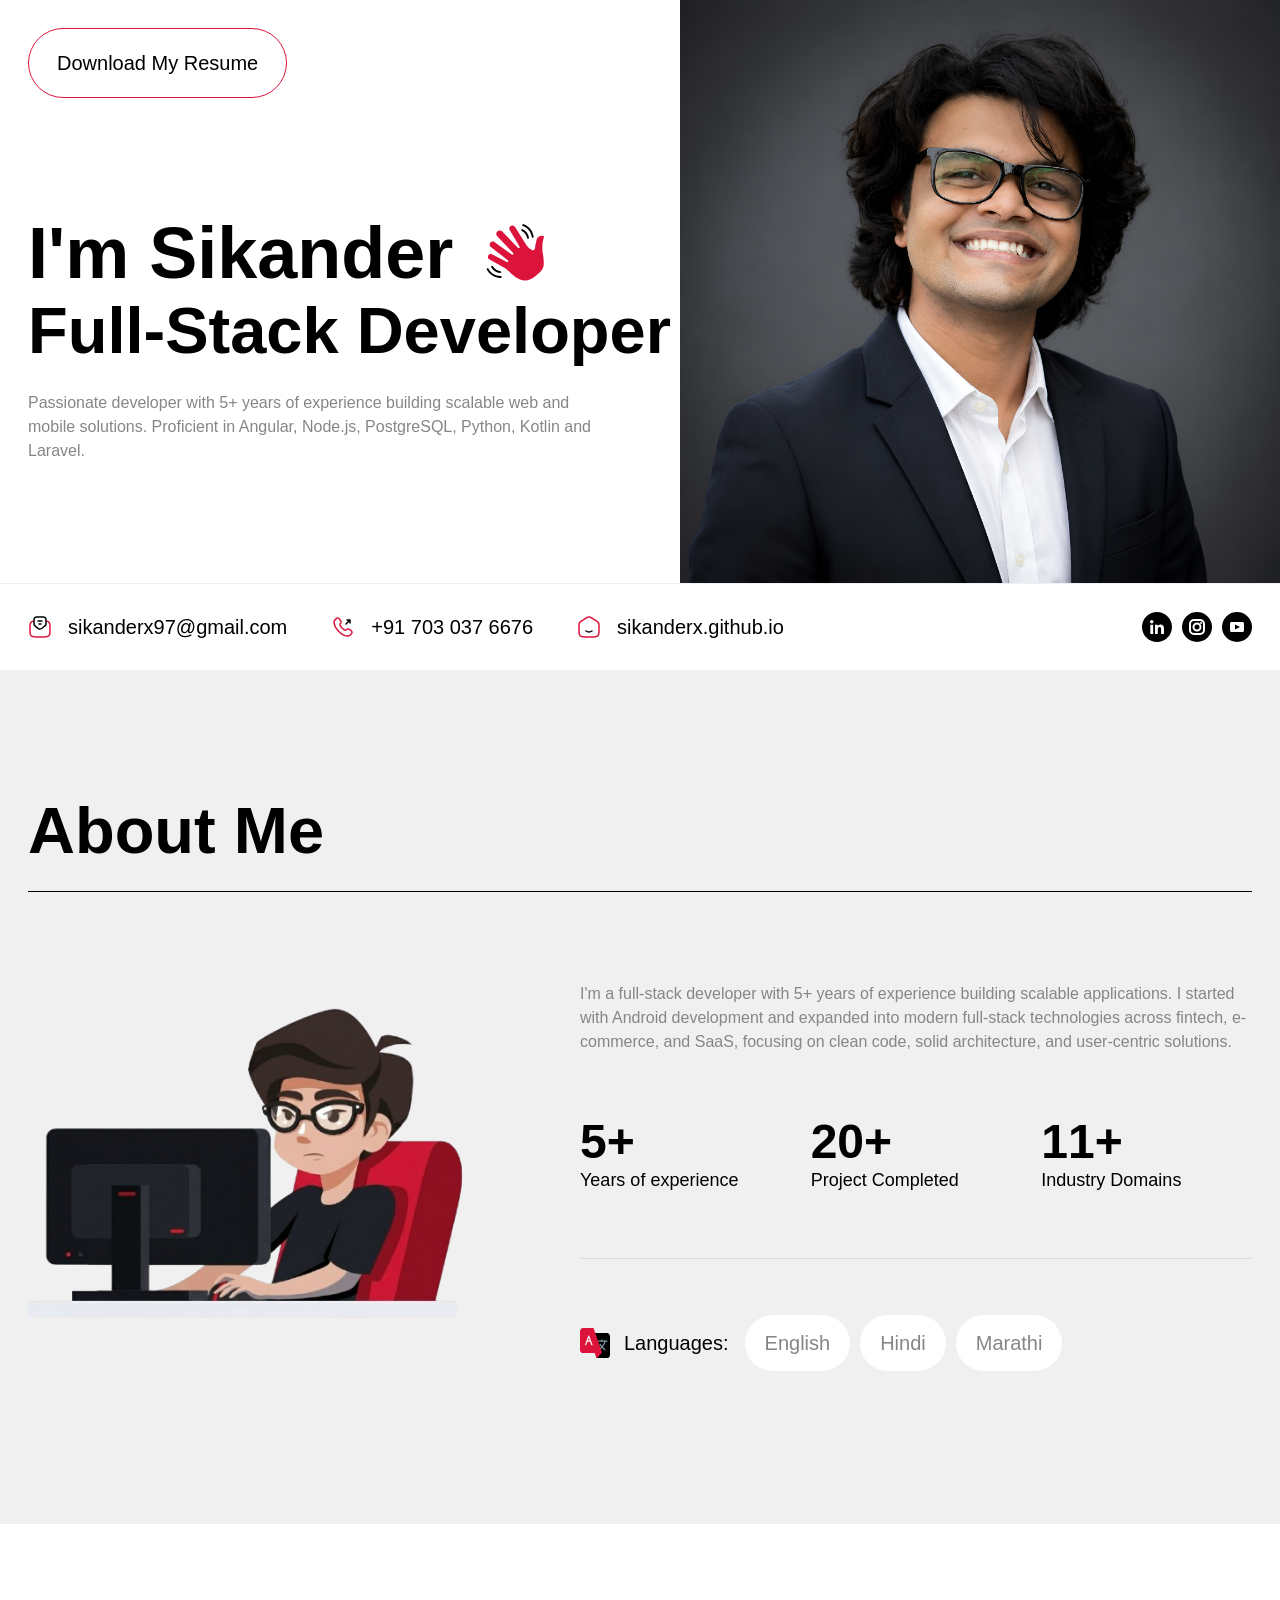
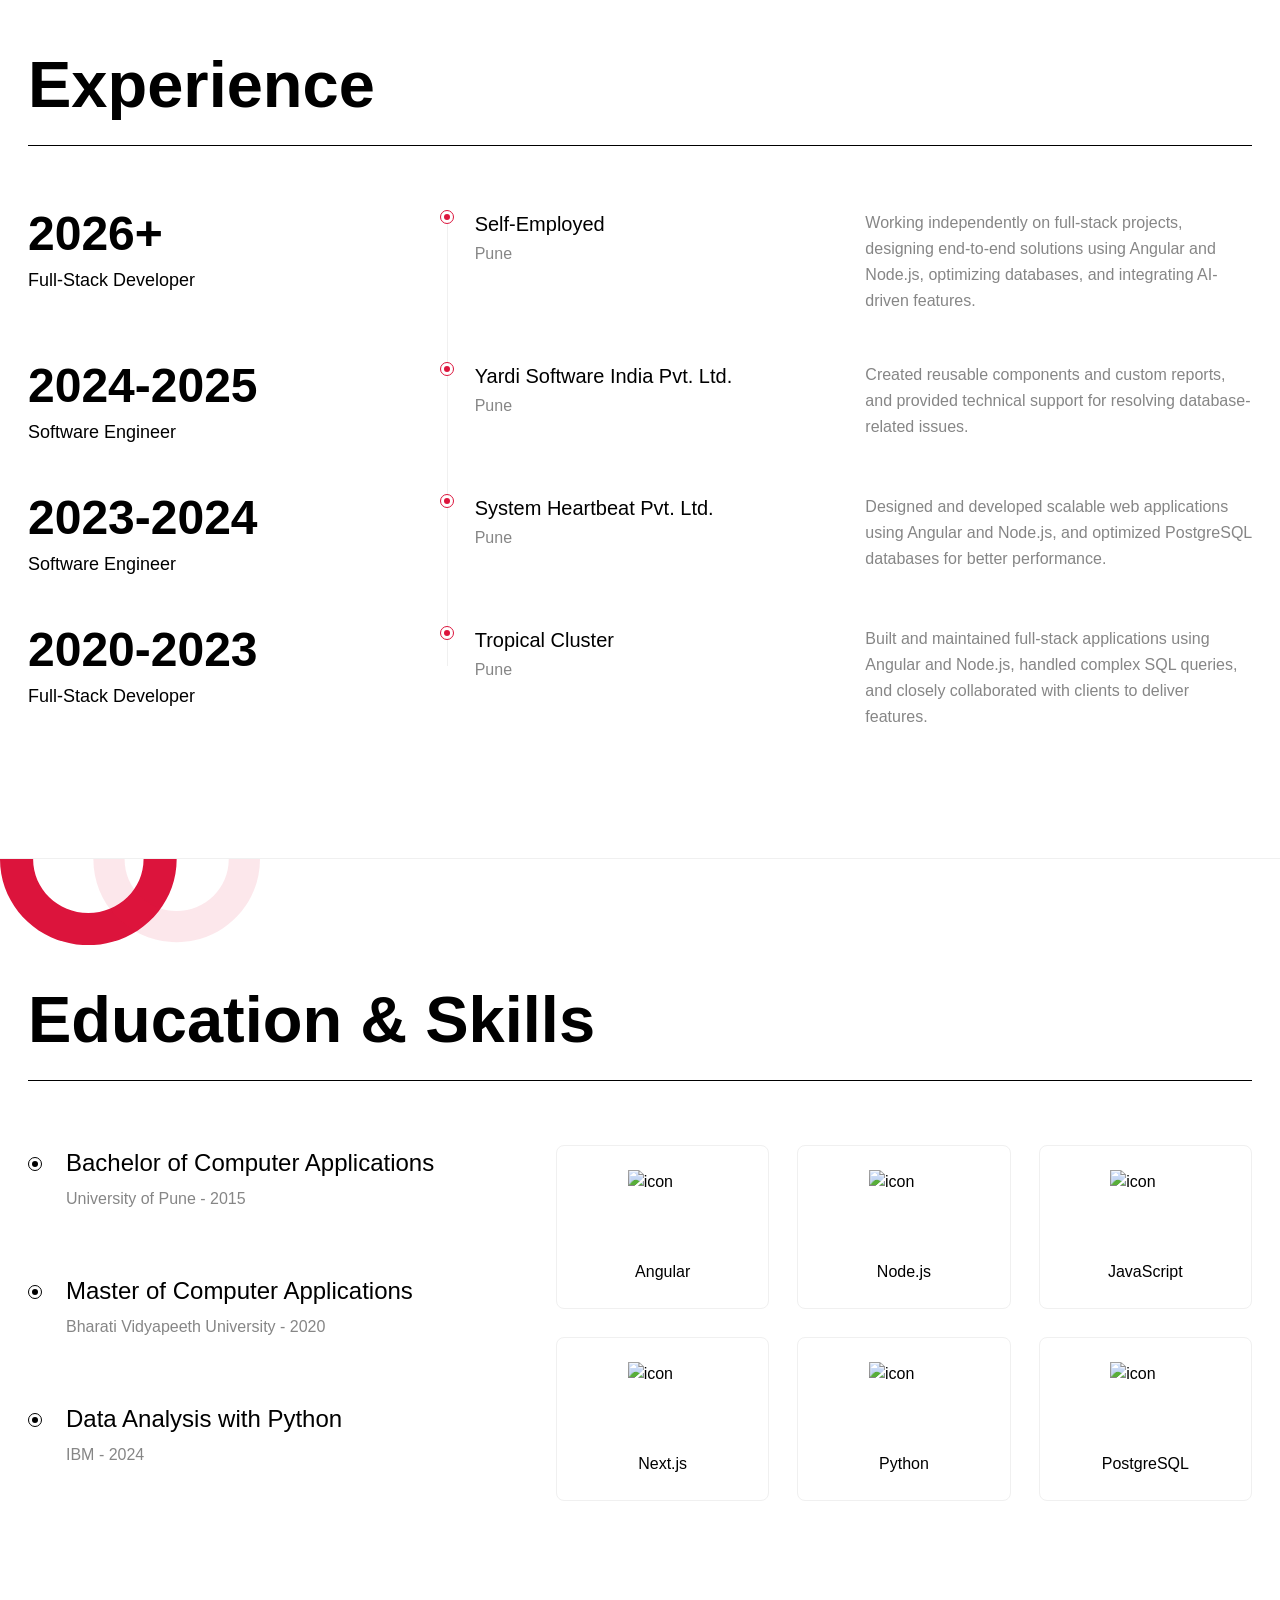
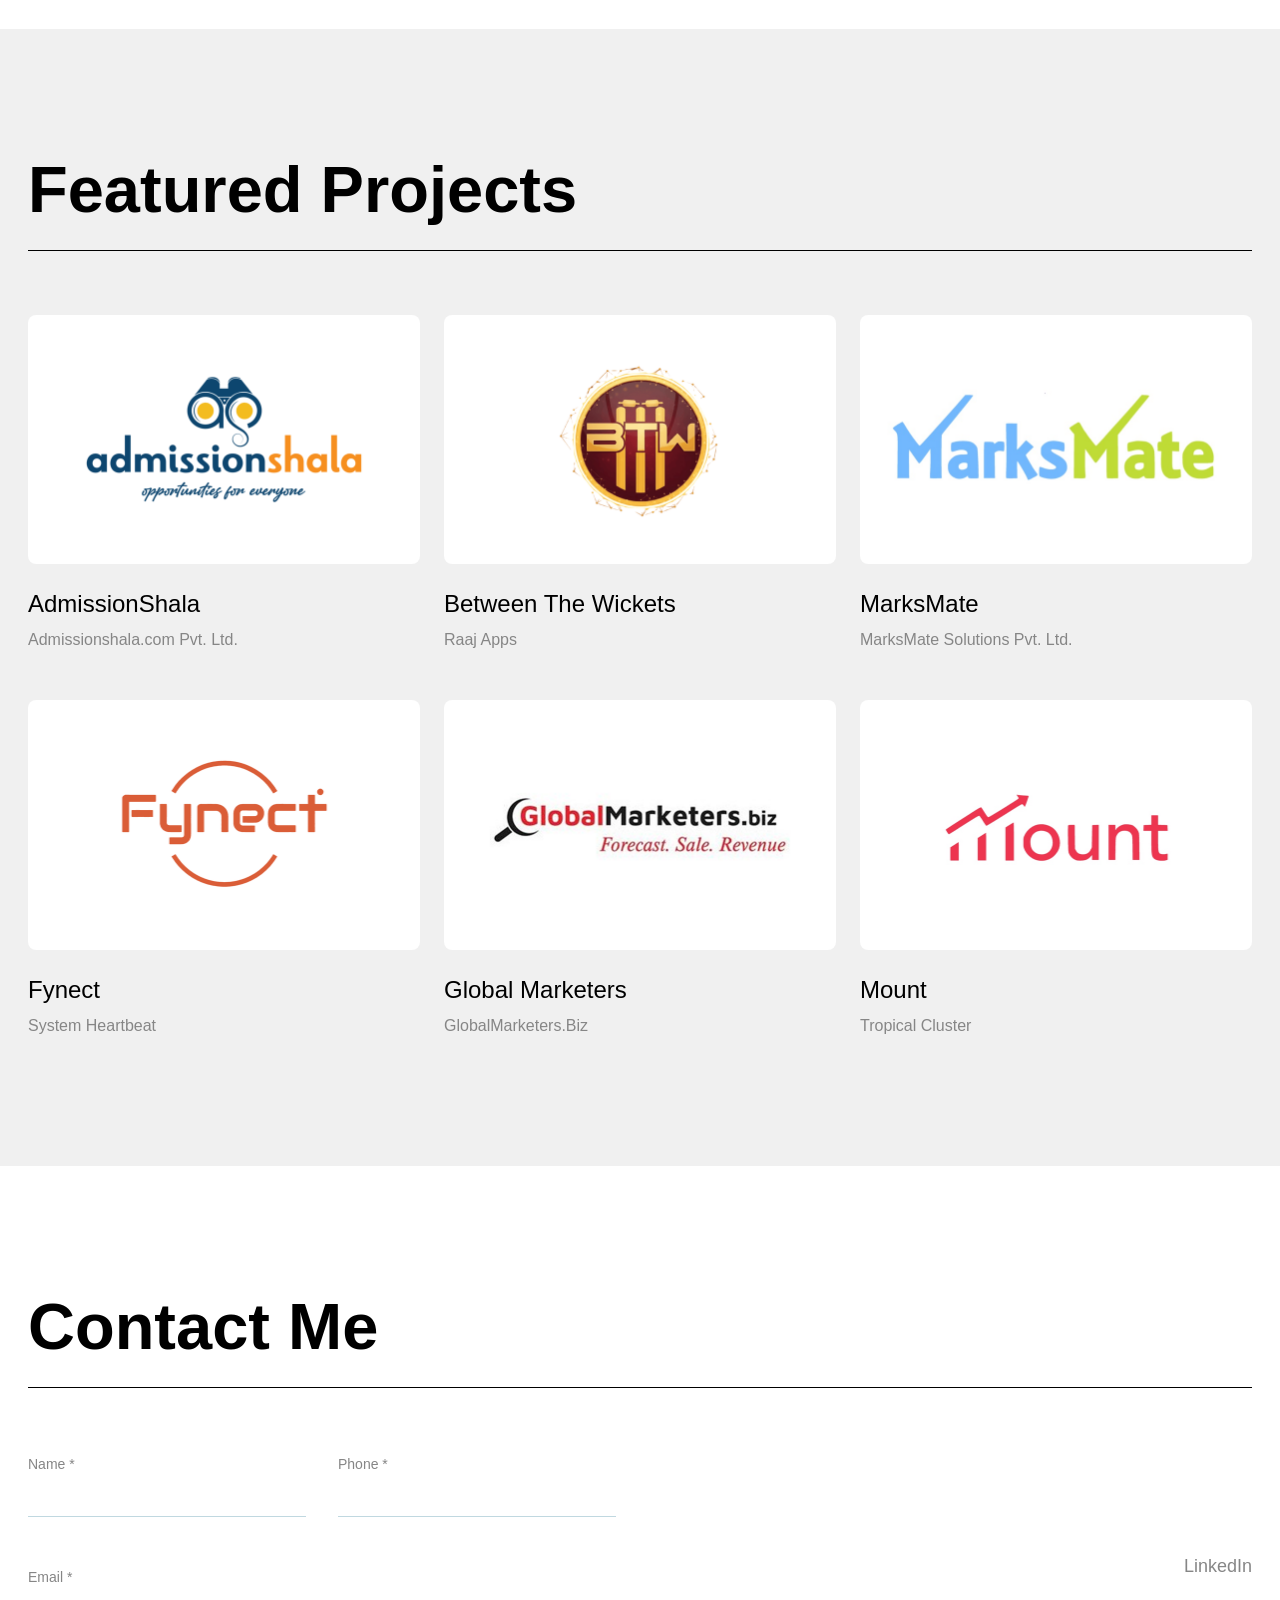
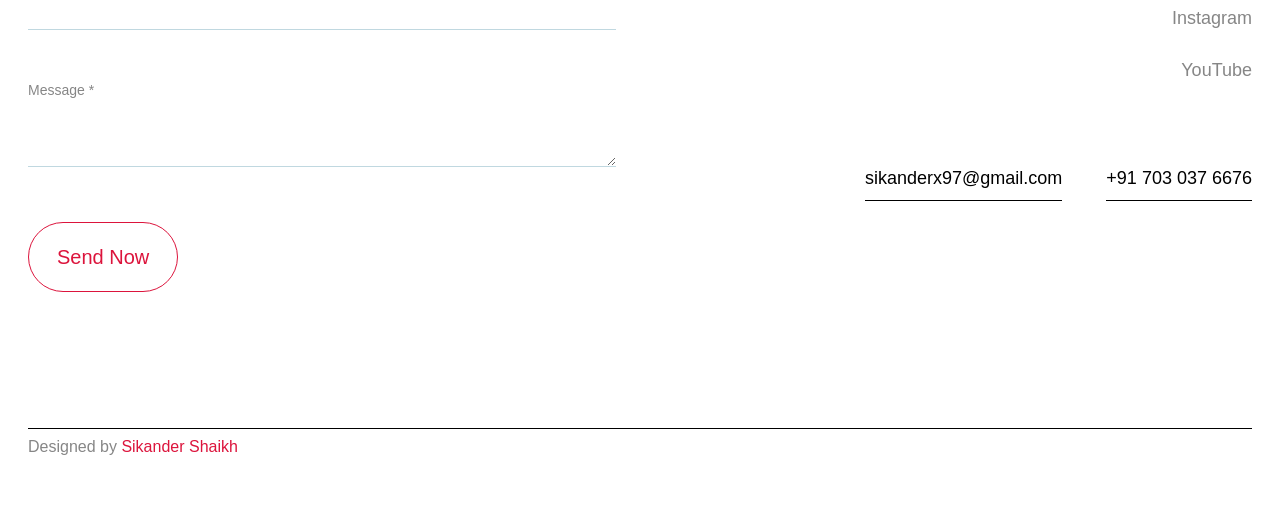
==== commit fe48f3b0: "updated UI" ====
--- a/index.html
+++ b/index.html
@@ -4,12 +4,12 @@
 	<meta name="viewport" content="width=device-width, initial-scale=1">
 	<style>@font-face{font-family:'Bricolage Grotesque';font-style:normal;font-weight:300;font-stretch:100%;font-display:swap;src:url(https://fonts.gstatic.com/s/bricolagegrotesque/v9/3y9H6as8bTXq_nANBjzKo3IeZx8z6up5BeSl5jBNz_19PpbpMXuECpwUxJBOm_OJWiawDFXplDs.woff2) format('woff2');unicode-range:U+0102-0103, U+0110-0111, U+0128-0129, U+0168-0169, U+01A0-01A1, U+01AF-01B0, U+0300-0301, U+0303-0304, U+0308-0309, U+0323, U+0329, U+1EA0-1EF9, U+20AB;}@font-face{font-family:'Bricolage Grotesque';font-style:normal;font-weight:300;font-stretch:100%;font-display:swap;src:url(https://fonts.gstatic.com/s/bricolagegrotesque/v9/3y9H6as8bTXq_nANBjzKo3IeZx8z6up5BeSl5jBNz_19PpbpMXuECpwUxJBOm_OJWiawDVXplDs.woff2) format('woff2');unicode-range:U+0100-02BA, U+02BD-02C5, U+02C7-02CC, U+02CE-02D7, U+02DD-02FF, U+0304, U+0308, U+0329, U+1D00-1DBF, U+1E00-1E9F, U+1EF2-1EFF, U+2020, U+20A0-20AB, U+20AD-20C0, U+2113, U+2C60-2C7F, U+A720-A7FF;}@font-face{font-family:'Bricolage Grotesque';font-style:normal;font-weight:300;font-stretch:100%;font-display:swap;src:url(https://fonts.gstatic.com/s/bricolagegrotesque/v9/3y9H6as8bTXq_nANBjzKo3IeZx8z6up5BeSl5jBNz_19PpbpMXuECpwUxJBOm_OJWiawA1Xp.woff2) format('woff2');unicode-range:U+0000-00FF, U+0131, U+0152-0153, U+02BB-02BC, U+02C6, U+02DA, U+02DC, U+0304, U+0308, U+0329, U+2000-206F, U+20AC, U+2122, U+2191, U+2193, U+2212, U+2215, U+FEFF, U+FFFD;}@font-face{font-family:'Bricolage Grotesque';font-style:normal;font-weight:400;font-stretch:100%;font-display:swap;src:url(https://fonts.gstatic.com/s/bricolagegrotesque/v9/3y9H6as8bTXq_nANBjzKo3IeZx8z6up5BeSl5jBNz_19PpbpMXuECpwUxJBOm_OJWiawDFXplDs.woff2) format('woff2');unicode-range:U+0102-0103, U+0110-0111, U+0128-0129, U+0168-0169, U+01A0-01A1, U+01AF-01B0, U+0300-0301, U+0303-0304, U+0308-0309, U+0323, U+0329, U+1EA0-1EF9, U+20AB;}@font-face{font-family:'Bricolage Grotesque';font-style:normal;font-weight:400;font-stretch:100%;font-display:swap;src:url(https://fonts.gstatic.com/s/bricolagegrotesque/v9/3y9H6as8bTXq_nANBjzKo3IeZx8z6up5BeSl5jBNz_19PpbpMXuECpwUxJBOm_OJWiawDVXplDs.woff2) format('woff2');unicode-range:U+0100-02BA, U+02BD-02C5, U+02C7-02CC, U+02CE-02D7, U+02DD-02FF, U+0304, U+0308, U+0329, U+1D00-1DBF, U+1E00-1E9F, U+1EF2-1EFF, U+2020, U+20A0-20AB, U+20AD-20C0, U+2113, U+2C60-2C7F, U+A720-A7FF;}@font-face{font-family:'Bricolage Grotesque';font-style:normal;font-weight:400;font-stretch:100%;font-display:swap;src:url(https://fonts.gstatic.com/s/bricolagegrotesque/v9/3y9H6as8bTXq_nANBjzKo3IeZx8z6up5BeSl5jBNz_19PpbpMXuECpwUxJBOm_OJWiawA1Xp.woff2) format('woff2');unicode-range:U+0000-00FF, U+0131, U+0152-0153, U+02BB-02BC, U+02C6, U+02DA, U+02DC, U+0304, U+0308, U+0329, U+2000-206F, U+20AC, U+2122, U+2191, U+2193, U+2212, U+2215, U+FEFF, U+FFFD;}@font-face{font-family:'Bricolage Grotesque';font-style:normal;font-weight:500;font-stretch:100%;font-display:swap;src:url(https://fonts.gstatic.com/s/bricolagegrotesque/v9/3y9H6as8bTXq_nANBjzKo3IeZx8z6up5BeSl5jBNz_19PpbpMXuECpwUxJBOm_OJWiawDFXplDs.woff2) format('woff2');unicode-range:U+0102-0103, U+0110-0111, U+0128-0129, U+0168-0169, U+01A0-01A1, U+01AF-01B0, U+0300-0301, U+0303-0304, U+0308-0309, U+0323, U+0329, U+1EA0-1EF9, U+20AB;}@font-face{font-family:'Bricolage Grotesque';font-style:normal;font-weight:500;font-stretch:100%;font-display:swap;src:url(https://fonts.gstatic.com/s/bricolagegrotesque/v9/3y9H6as8bTXq_nANBjzKo3IeZx8z6up5BeSl5jBNz_19PpbpMXuECpwUxJBOm_OJWiawDVXplDs.woff2) format('woff2');unicode-range:U+0100-02BA, U+02BD-02C5, U+02C7-02CC, U+02CE-02D7, U+02DD-02FF, U+0304, U+0308, U+0329, U+1D00-1DBF, U+1E00-1E9F, U+1EF2-1EFF, U+2020, U+20A0-20AB, U+20AD-20C0, U+2113, U+2C60-2C7F, U+A720-A7FF;}@font-face{font-family:'Bricolage Grotesque';font-style:normal;font-weight:500;font-stretch:100%;font-display:swap;src:url(https://fonts.gstatic.com/s/bricolagegrotesque/v9/3y9H6as8bTXq_nANBjzKo3IeZx8z6up5BeSl5jBNz_19PpbpMXuECpwUxJBOm_OJWiawA1Xp.woff2) format('woff2');unicode-range:U+0000-00FF, U+0131, U+0152-0153, U+02BB-02BC, U+02C6, U+02DA, U+02DC, U+0304, U+0308, U+0329, U+2000-206F, U+20AC, U+2122, U+2191, U+2193, U+2212, U+2215, U+FEFF, U+FFFD;}@font-face{font-family:'Bricolage Grotesque';font-style:normal;font-weight:600;font-stretch:100%;font-display:swap;src:url(https://fonts.gstatic.com/s/bricolagegrotesque/v9/3y9H6as8bTXq_nANBjzKo3IeZx8z6up5BeSl5jBNz_19PpbpMXuECpwUxJBOm_OJWiawDFXplDs.woff2) format('woff2');unicode-range:U+0102-0103, U+0110-0111, U+0128-0129, U+0168-0169, U+01A0-01A1, U+01AF-01B0, U+0300-0301, U+0303-0304, U+0308-0309, U+0323, U+0329, U+1EA0-1EF9, U+20AB;}@font-face{font-family:'Bricolage Grotesque';font-style:normal;font-weight:600;font-stretch:100%;font-display:swap;src:url(https://fonts.gstatic.com/s/bricolagegrotesque/v9/3y9H6as8bTXq_nANBjzKo3IeZx8z6up5BeSl5jBNz_19PpbpMXuECpwUxJBOm_OJWiawDVXplDs.woff2) format('woff2');unicode-range:U+0100-02BA, U+02BD-02C5, U+02C7-02CC, U+02CE-02D7, U+02DD-02FF, U+0304, U+0308, U+0329, U+1D00-1DBF, U+1E00-1E9F, U+1EF2-1EFF, U+2020, U+20A0-20AB, U+20AD-20C0, U+2113, U+2C60-2C7F, U+A720-A7FF;}@font-face{font-family:'Bricolage Grotesque';font-style:normal;font-weight:600;font-stretch:100%;font-display:swap;src:url(https://fonts.gstatic.com/s/bricolagegrotesque/v9/3y9H6as8bTXq_nANBjzKo3IeZx8z6up5BeSl5jBNz_19PpbpMXuECpwUxJBOm_OJWiawA1Xp.woff2) format('woff2');unicode-range:U+0000-00FF, U+0131, U+0152-0153, U+02BB-02BC, U+02C6, U+02DA, U+02DC, U+0304, U+0308, U+0329, U+2000-206F, U+20AC, U+2122, U+2191, U+2193, U+2212, U+2215, U+FEFF, U+FFFD;}@font-face{font-family:'Bricolage Grotesque';font-style:normal;font-weight:700;font-stretch:100%;font-display:swap;src:url(https://fonts.gstatic.com/s/bricolagegrotesque/v9/3y9H6as8bTXq_nANBjzKo3IeZx8z6up5BeSl5jBNz_19PpbpMXuECpwUxJBOm_OJWiawDFXplDs.woff2) format('woff2');unicode-range:U+0102-0103, U+0110-0111, U+0128-0129, U+0168-0169, U+01A0-01A1, U+01AF-01B0, U+0300-0301, U+0303-0304, U+0308-0309, U+0323, U+0329, U+1EA0-1EF9, U+20AB;}@font-face{font-family:'Bricolage Grotesque';font-style:normal;font-weight:700;font-stretch:100%;font-display:swap;src:url(https://fonts.gstatic.com/s/bricolagegrotesque/v9/3y9H6as8bTXq_nANBjzKo3IeZx8z6up5BeSl5jBNz_19PpbpMXuECpwUxJBOm_OJWiawDVXplDs.woff2) format('woff2');unicode-range:U+0100-02BA, U+02BD-02C5, U+02C7-02CC, U+02CE-02D7, U+02DD-02FF, U+0304, U+0308, U+0329, U+1D00-1DBF, U+1E00-1E9F, U+1EF2-1EFF, U+2020, U+20A0-20AB, U+20AD-20C0, U+2113, U+2C60-2C7F, U+A720-A7FF;}@font-face{font-family:'Bricolage Grotesque';font-style:normal;font-weight:700;font-stretch:100%;font-display:swap;src:url(https://fonts.gstatic.com/s/bricolagegrotesque/v9/3y9H6as8bTXq_nANBjzKo3IeZx8z6up5BeSl5jBNz_19PpbpMXuECpwUxJBOm_OJWiawA1Xp.woff2) format('woff2');unicode-range:U+0000-00FF, U+0131, U+0152-0153, U+02BB-02BC, U+02C6, U+02DA, U+02DC, U+0304, U+0308, U+0329, U+2000-206F, U+20AC, U+2122, U+2191, U+2193, U+2212, U+2215, U+FEFF, U+FFFD;}</style>
 <style>@layer properties;@layer theme,base,components,utilities;@layer theme{:root{--font-sans: ui-sans-serif, system-ui, sans-serif, "Apple Color Emoji", "Segoe UI Emoji", "Segoe UI Symbol", "Noto Color Emoji";--font-mono: ui-monospace, SFMono-Regular, Menlo, Monaco, Consolas, "Liberation Mono", "Courier New", monospace;--color-black: #000;--color-white: #fff;--spacing: .25rem;--container-md: 28rem;--container-lg: 32rem;--container-xl: 36rem;--container-2xl: 42rem;--text-sm: .875rem;--text-sm--line-height: calc(1.25 / .875);--text-base: 1rem;--text-base--line-height: 1.5 ;--text-lg: 1.125rem;--text-lg--line-height: calc(1.75 / 1.125);--text-xl: 1.25rem;--text-xl--line-height: calc(1.75 / 1.25);--text-2xl: 1.5rem;--text-2xl--line-height: calc(2 / 1.5);--text-3xl: 1.875rem;--text-3xl--line-height: 1.2 ;--text-4xl: 2.25rem;--text-4xl--line-height: calc(2.5 / 2.25);--text-5xl: 3rem;--text-5xl--line-height: 1;--text-6xl: 3.75rem;--text-6xl--line-height: 1;--text-7xl: 4.5rem;--text-7xl--line-height: 1;--font-weight-normal: 400;--font-weight-medium: 500;--font-weight-semibold: 600;--font-weight-bold: 700;--leading-tight: 1.25;--leading-relaxed: 1.625;--radius-lg: .5rem;--blur-xs: 4px;--default-transition-duration: .15s;--default-transition-timing-function: cubic-bezier(.4, 0, .2, 1);--default-font-family: var(--font-sans);--default-mono-font-family: var(--font-mono);--color-primary: #DC143C;--color-secondary: #868686;--color-softGray: #F0F0F0;--color-mistGray: #D7DCDD;--color-gray: #C0D8E0}}@layer base{*,:after,:before{box-sizing:border-box;margin:0;padding:0;border:0 solid}html{line-height:1.5;-webkit-text-size-adjust:100%;tab-size:4;font-family:var(--default-font-family, ui-sans-serif, system-ui, sans-serif, "Apple Color Emoji", "Segoe UI Emoji", "Segoe UI Symbol", "Noto Color Emoji");font-feature-settings:var(--default-font-feature-settings, normal);font-variation-settings:var(--default-font-variation-settings, normal);-webkit-tap-highlight-color:transparent}h1,h2{font-size:inherit;font-weight:inherit}a{color:inherit;-webkit-text-decoration:inherit;text-decoration:inherit}img{display:block;vertical-align:middle}img{max-width:100%;height:auto}button,input,textarea{font:inherit;font-feature-settings:inherit;font-variation-settings:inherit;letter-spacing:inherit;color:inherit;border-radius:0;background-color:transparent;opacity:1}textarea{resize:vertical}button,input:where([type=button],[type=reset],[type=submit]){appearance:button}}@layer utilities{.absolute{position:absolute}.relative{position:relative}.top-0{top:calc(var(--spacing) * 0)}.right-0{right:calc(var(--spacing) * 0)}.left-0{left:calc(var(--spacing) * 0)}.z-1{z-index:1}.z-10{z-index:10}.z-999{z-index:999}.container{width:100%}@media(width>=425px){.container{max-width:425px}}@media(width>=40rem){.container{max-width:40rem}}@media(width>=48rem){.container{max-width:48rem}}@media(width>=64rem){.container{max-width:64rem}}@media(width>=80rem){.container{max-width:80rem}}@media(width>=96rem){.container{max-width:96rem}}.mx-auto{margin-inline:auto}.mb-9{margin-bottom:calc(var(--spacing) * 9)}.block{display:block}.flex{display:flex}.grid{display:grid}.hidden{display:none}.h-\[440px\]{height:440px}.h-auto{height:auto}.h-full{height:100%}.h-px{height:1px}.w-1\/2{width:50%}.w-\[440px\]{width:440px}.w-fit{width:fit-content}.w-full{width:100%}.max-w-2xl{max-width:var(--container-2xl)}.max-w-md{max-width:var(--container-md)}.flex-1{flex:1}.flex-grow{flex-grow:1}.-translate-y-1\/2{--tw-translate-y: -50% ;translate:var(--tw-translate-x) var(--tw-translate-y)}.transform{transform:var(--tw-rotate-x,) var(--tw-rotate-y,) var(--tw-rotate-z,) var(--tw-skew-x,) var(--tw-skew-y,)}.cursor-pointer{cursor:pointer}.grid-cols-1{grid-template-columns:repeat(1,minmax(0,1fr))}.grid-cols-2{grid-template-columns:repeat(2,minmax(0,1fr))}.grid-cols-3{grid-template-columns:repeat(3,minmax(0,1fr))}.flex-col{flex-direction:column}.flex-row{flex-direction:row}.flex-wrap{flex-wrap:wrap}.items-center{align-items:center}.items-end{align-items:flex-end}.items-start{align-items:flex-start}.justify-between{justify-content:space-between}.justify-center{justify-content:center}.gap-0{gap:calc(var(--spacing) * 0)}.gap-1\.5{gap:calc(var(--spacing) * 1.5)}.gap-2{gap:calc(var(--spacing) * 2)}.gap-2\.5{gap:calc(var(--spacing) * 2.5)}.gap-3\.5{gap:calc(var(--spacing) * 3.5)}.gap-4{gap:calc(var(--spacing) * 4)}.gap-5{gap:calc(var(--spacing) * 5)}.gap-7{gap:calc(var(--spacing) * 7)}.gap-8{gap:calc(var(--spacing) * 8)}.gap-10{gap:calc(var(--spacing) * 10)}.gap-12{gap:calc(var(--spacing) * 12)}.gap-x-6{column-gap:calc(var(--spacing) * 6)}.gap-y-6{row-gap:calc(var(--spacing) * 6)}.overflow-hidden{overflow:hidden}.rounded-full{border-radius:calc(infinity * 1px)}.border{border-style:var(--tw-border-style);border-width:1px}.border-t{border-top-style:var(--tw-border-style);border-top-width:1px}.border-b{border-bottom-style:var(--tw-border-style);border-bottom-width:1px}.border-black{border-color:var(--color-black)}.border-mistGray{border-color:var(--color-mistGray)}.border-primary{border-color:var(--color-primary)}.border-softGray{border-color:var(--color-softGray)}.bg-black{background-color:var(--color-black)}.bg-softGray{background-color:var(--color-softGray)}.px-4{padding-inline:calc(var(--spacing) * 4)}.py-2{padding-block:calc(var(--spacing) * 2)}.py-6{padding-block:calc(var(--spacing) * 6)}.py-7{padding-block:calc(var(--spacing) * 7)}.py-10{padding-block:calc(var(--spacing) * 10)}.py-16{padding-block:calc(var(--spacing) * 16)}.pt-8{padding-top:calc(var(--spacing) * 8)}.pt-10{padding-top:calc(var(--spacing) * 10)}.pt-16{padding-top:calc(var(--spacing) * 16)}.pt-35{padding-top:calc(var(--spacing) * 35)}.pb-7{padding-bottom:calc(var(--spacing) * 7)}.pb-12{padding-bottom:calc(var(--spacing) * 12)}.pb-20{padding-bottom:calc(var(--spacing) * 20)}.text-base{font-size:var(--text-base);line-height:var(--tw-leading, var(--text-base--line-height))}.text-xl{font-size:var(--text-xl);line-height:var(--tw-leading, var(--text-xl--line-height))}.font-medium{--tw-font-weight: var(--font-weight-medium);font-weight:var(--font-weight-medium)}.font-normal{--tw-font-weight: var(--font-weight-normal);font-weight:var(--font-weight-normal)}.text-black{color:var(--color-black)}.text-primary{color:var(--color-primary)}.text-secondary{color:var(--color-secondary)}.transition-colors{transition-property:color,background-color,border-color,outline-color,text-decoration-color,fill,stroke,--tw-gradient-from,--tw-gradient-via,--tw-gradient-to;transition-timing-function:var(--tw-ease, var(--default-transition-timing-function));transition-duration:var(--tw-duration, var(--default-transition-duration))}.duration-300{--tw-duration: .3s;transition-duration:.3s}@media(hover:hover){.group-hover\:text-white:is(:where(.group):hover *){color:var(--color-white)}}@media(hover:hover){.hover\:underline:hover{text-decoration-line:underline}}@media(width>=425px){.xs\:grid-cols-3{grid-template-columns:repeat(3,minmax(0,1fr))}}@media(width>=40rem){.sm\:grid-cols-2{grid-template-columns:repeat(2,minmax(0,1fr))}}@media(width>=40rem){.sm\:grid-cols-3{grid-template-columns:repeat(3,minmax(0,1fr))}}@media(width>=40rem){.sm\:flex-row{flex-direction:row}}@media(width>=40rem){.sm\:items-start{align-items:flex-start}}@media(width>=40rem){.sm\:gap-8{gap:calc(var(--spacing) * 8)}}@media(width>=40rem){.sm\:gap-12{gap:calc(var(--spacing) * 12)}}@media(width>=40rem){.sm\:px-5{padding-inline:calc(var(--spacing) * 5)}}@media(width>=40rem){.sm\:py-3{padding-block:calc(var(--spacing) * 3)}}@media(width>=40rem){.sm\:py-14{padding-block:calc(var(--spacing) * 14)}}@media(width>=48rem){.md\:mb-16{margin-bottom:calc(var(--spacing) * 16)}}@media(width>=48rem){.md\:grid-cols-2{grid-template-columns:repeat(2,minmax(0,1fr))}}@media(width>=48rem){.md\:flex-col{flex-direction:column}}@media(width>=48rem){.md\:items-end{align-items:flex-end}}@media(width>=48rem){.md\:justify-end{justify-content:flex-end}}@media(width>=48rem){.md\:justify-start{justify-content:flex-start}}@media(width>=48rem){.md\:gap-2\.5{gap:calc(var(--spacing) * 2.5)}}@media(width>=48rem){.md\:gap-4{gap:calc(var(--spacing) * 4)}}@media(width>=48rem){.md\:gap-5{gap:calc(var(--spacing) * 5)}}@media(width>=48rem){.md\:gap-6{gap:calc(var(--spacing) * 6)}}@media(width>=48rem){.md\:gap-7{gap:calc(var(--spacing) * 7)}}@media(width>=48rem){.md\:gap-20{gap:calc(var(--spacing) * 20)}}@media(width>=48rem){.md\:px-7{padding-inline:calc(var(--spacing) * 7)}}@media(width>=48rem){.md\:py-5{padding-block:calc(var(--spacing) * 5)}}@media(width>=48rem){.md\:py-7{padding-block:calc(var(--spacing) * 7)}}@media(width>=48rem){.md\:py-32{padding-block:calc(var(--spacing) * 32)}}@media(width>=48rem){.md\:pt-32{padding-top:calc(var(--spacing) * 32)}}@media(width>=48rem){.md\:pt-40{padding-top:calc(var(--spacing) * 40)}}@media(width>=64rem){.lg\:block{display:block}}@media(width>=64rem){.lg\:flex{display:flex}}@media(width>=64rem){.lg\:hidden{display:none}}@media(width>=64rem){.lg\:max-w-2xl{max-width:var(--container-2xl)}}@media(width>=64rem){.lg\:max-w-md{max-width:var(--container-md)}}@media(width>=64rem){.lg\:flex-row{flex-direction:row}}@media(width>=64rem){.lg\:gap-11{gap:calc(var(--spacing) * 11)}}@media(width>=64rem){.lg\:pb-30{padding-bottom:calc(var(--spacing) * 30)}}@media(width>=80rem){.xl\:mb-16{margin-bottom:calc(var(--spacing) * 16)}}@media(width>=80rem){.xl\:max-w-xl{max-width:var(--container-xl)}}@media(width>=80rem){.xl\:gap-7{gap:calc(var(--spacing) * 7)}}@media(width>=80rem){.xl\:gap-8{gap:calc(var(--spacing) * 8)}}@media(width>=80rem){.xl\:gap-20{gap:calc(var(--spacing) * 20)}}@media(width>=80rem){.xl\:gap-y-12{row-gap:calc(var(--spacing) * 12)}}@media(width>=80rem){.xl\:py-16{padding-block:calc(var(--spacing) * 16)}}@media(width>=80rem){.xl\:py-32{padding-block:calc(var(--spacing) * 32)}}@media(width>=80rem){.xl\:pt-14{padding-top:calc(var(--spacing) * 14)}}@media(width>=80rem){.xl\:pt-16{padding-top:calc(var(--spacing) * 16)}}@media(width>=80rem){.xl\:pt-52{padding-top:calc(var(--spacing) * 52)}}@media(width>=80rem){.xl\:text-xl{font-size:var(--text-xl);line-height:var(--tw-leading, var(--text-xl--line-height))}}@media(width>=96rem){.\32xl\:h-171\.5{height:calc(var(--spacing) * 171.5)}}@media(width>=96rem){.\32xl\:w-187\.5{width:calc(var(--spacing) * 187.5)}}}html{scroll-behavior:smooth}body{margin:0;padding:0;height:100%;font-family:Bricolage Grotesque,sans-serif}button:before{content:"";position:absolute;bottom:0;left:0;width:100%;height:0%;background-color:#dc143c;transition:height .3s ease;z-index:0}button:hover:before{height:100%}.wave{animation-name:wave-animation;animation-duration:2.5s;animation-iteration-count:infinite;transform-origin:70% 70%;display:inline-block}@keyframes wave-animation{0%{transform:rotate(0)}10%{transform:rotate(14deg)}20%{transform:rotate(-8deg)}30%{transform:rotate(14deg)}40%{transform:rotate(-4deg)}50%{transform:rotate(10deg)}60%{transform:rotate(0)}to{transform:rotate(0)}}@layer utilities{.container{margin-inline:auto;margin-top:calc(var(--spacing) * 0);margin-bottom:calc(var(--spacing) * 0);width:100%;max-width:80rem;padding-inline:calc(var(--spacing) * 5);padding-block:calc(var(--spacing) * 0)}@media(width>=40rem){.container{padding-inline:calc(var(--spacing) * 7)}}.label{font-size:var(--text-sm);line-height:var(--tw-leading, var(--text-sm--line-height));--tw-font-weight: var(--font-weight-normal);font-weight:var(--font-weight-normal);color:var(--color-secondary)}.input{width:100%;border-bottom-style:var(--tw-border-style);border-bottom-width:1px;border-color:var(--color-gray);padding-block:calc(var(--spacing) * 2)}.input:focus{border-color:var(--color-primary)}.input:focus{--tw-outline-style: none;outline-style:none}}@layer base{h1{font-size:var(--text-4xl);line-height:var(--tw-leading, var(--text-4xl--line-height));--tw-leading: var(--leading-tight);line-height:var(--leading-tight);--tw-font-weight: var(--font-weight-semibold);font-weight:var(--font-weight-semibold)}@media(width>=48rem){h1{font-size:var(--text-5xl);line-height:var(--tw-leading, var(--text-5xl--line-height))}}@media(width>=80rem){h1{font-size:var(--text-7xl);line-height:var(--tw-leading, var(--text-7xl--line-height))}}@media(width>=96rem){h1{font-size:85px}}h2{font-size:var(--text-3xl);line-height:var(--tw-leading, var(--text-3xl--line-height));--tw-font-weight: var(--font-weight-semibold);font-weight:var(--font-weight-semibold)}@media(width>=48rem){h2{font-size:var(--text-5xl);line-height:var(--tw-leading, var(--text-5xl--line-height))}}@media(width>=64rem){h2{font-size:var(--text-6xl);line-height:var(--tw-leading, var(--text-6xl--line-height))}}@media(width>=80rem){h2{font-size:65px}}p{font-size:var(--text-base);line-height:var(--tw-leading, var(--text-base--line-height));color:var(--color-secondary)}}@media print{body{background:#fff!important;color:#000!important}header,footer,.navbar,.no-print{display:none!important}*{box-shadow:none!important;background:transparent!important}html,body{height:auto;overflow:visible}.hero-section{padding-top:35px}}@property --tw-translate-x{syntax: "*"; inherits: false; initial-value: 0;}@property --tw-translate-y{syntax: "*"; inherits: false; initial-value: 0;}@property --tw-translate-z{syntax: "*"; inherits: false; initial-value: 0;}@property --tw-rotate-x{syntax: "*"; inherits: false;}@property --tw-rotate-y{syntax: "*"; inherits: false;}@property --tw-rotate-z{syntax: "*"; inherits: false;}@property --tw-skew-x{syntax: "*"; inherits: false;}@property --tw-skew-y{syntax: "*"; inherits: false;}@property --tw-space-y-reverse{syntax: "*"; inherits: false; initial-value: 0;}@property --tw-border-style{syntax: "*"; inherits: false; initial-value: solid;}@property --tw-gradient-position{syntax: "*"; inherits: false;}@property --tw-gradient-from{syntax: "<color>"; inherits: false; initial-value: #0000;}@property --tw-gradient-via{syntax: "<color>"; inherits: false; initial-value: #0000;}@property --tw-gradient-to{syntax: "<color>"; inherits: false; initial-value: #0000;}@property --tw-gradient-stops{syntax: "*"; inherits: false;}@property --tw-gradient-via-stops{syntax: "*"; inherits: false;}@property --tw-gradient-from-position{syntax: "<length-percentage>"; inherits: false; initial-value: 0%;}@property --tw-gradient-via-position{syntax: "<length-percentage>"; inherits: false; initial-value: 50%;}@property --tw-gradient-to-position{syntax: "<length-percentage>"; inherits: false; initial-value: 100%;}@property --tw-leading{syntax: "*"; inherits: false;}@property --tw-font-weight{syntax: "*"; inherits: false;}@property --tw-shadow{syntax: "*"; inherits: false; initial-value: 0 0 #0000;}@property --tw-shadow-color{syntax: "*"; inherits: false;}@property --tw-shadow-alpha{syntax: "<percentage>"; inherits: false; initial-value: 100%;}@property --tw-inset-shadow{syntax: "*"; inherits: false; initial-value: 0 0 #0000;}@property --tw-inset-shadow-color{syntax: "*"; inherits: false;}@property --tw-inset-shadow-alpha{syntax: "<percentage>"; inherits: false; initial-value: 100%;}@property --tw-ring-color{syntax: "*"; inherits: false;}@property --tw-ring-shadow{syntax: "*"; inherits: false; initial-value: 0 0 #0000;}@property --tw-inset-ring-color{syntax: "*"; inherits: false;}@property --tw-inset-ring-shadow{syntax: "*"; inherits: false; initial-value: 0 0 #0000;}@property --tw-ring-inset{syntax: "*"; inherits: false;}@property --tw-ring-offset-width{syntax: "<length>"; inherits: false; initial-value: 0px;}@property --tw-ring-offset-color{syntax: "*"; inherits: false; initial-value: #fff;}@property --tw-ring-offset-shadow{syntax: "*"; inherits: false; initial-value: 0 0 #0000;}@property --tw-backdrop-blur{syntax: "*"; inherits: false;}@property --tw-backdrop-brightness{syntax: "*"; inherits: false;}@property --tw-backdrop-contrast{syntax: "*"; inherits: false;}@property --tw-backdrop-grayscale{syntax: "*"; inherits: false;}@property --tw-backdrop-hue-rotate{syntax: "*"; inherits: false;}@property --tw-backdrop-invert{syntax: "*"; inherits: false;}@property --tw-backdrop-opacity{syntax: "*"; inherits: false;}@property --tw-backdrop-saturate{syntax: "*"; inherits: false;}@property --tw-backdrop-sepia{syntax: "*"; inherits: false;}@property --tw-duration{syntax: "*"; inherits: false;}@layer properties{@supports ((-webkit-hyphens: none) and (not (margin-trim: inline))) or ((-moz-orient: inline) and (not (color:rgb(from red r g b)))){*,:before,:after{--tw-translate-x: 0;--tw-translate-y: 0;--tw-translate-z: 0;--tw-rotate-x: initial;--tw-rotate-y: initial;--tw-rotate-z: initial;--tw-skew-x: initial;--tw-skew-y: initial;--tw-space-y-reverse: 0;--tw-border-style: solid;--tw-gradient-position: initial;--tw-gradient-from: #0000;--tw-gradient-via: #0000;--tw-gradient-to: #0000;--tw-gradient-stops: initial;--tw-gradient-via-stops: initial;--tw-gradient-from-position: 0%;--tw-gradient-via-position: 50%;--tw-gradient-to-position: 100%;--tw-leading: initial;--tw-font-weight: initial;--tw-shadow: 0 0 #0000;--tw-shadow-color: initial;--tw-shadow-alpha: 100%;--tw-inset-shadow: 0 0 #0000;--tw-inset-shadow-color: initial;--tw-inset-shadow-alpha: 100%;--tw-ring-color: initial;--tw-ring-shadow: 0 0 #0000;--tw-inset-ring-color: initial;--tw-inset-ring-shadow: 0 0 #0000;--tw-ring-inset: initial;--tw-ring-offset-width: 0px;--tw-ring-offset-color: #fff;--tw-ring-offset-shadow: 0 0 #0000;--tw-backdrop-blur: initial;--tw-backdrop-brightness: initial;--tw-backdrop-contrast: initial;--tw-backdrop-grayscale: initial;--tw-backdrop-hue-rotate: initial;--tw-backdrop-invert: initial;--tw-backdrop-opacity: initial;--tw-backdrop-saturate: initial;--tw-backdrop-sepia: initial;--tw-duration: initial}}}
-</style><link rel="stylesheet" href="styles-IRILD4U7.css" media="print" onload="this.media='all'"><noscript><link rel="stylesheet" href="styles-IRILD4U7.css"></noscript><meta name="description" content="Experienced Full Stack Developer with 5+ years of expertise in Angular, Node.js, and PostgreSQL. Builds scalable, high-performance web applications and REST APIs."><meta name="keywords" content="Sikander Shaikh, Full Stack Developer,Angular Developer, Node.js Developer,JavaScript Developer,PostgreSQL,MEAN Stack,Web Developer India,Software Engineer Pune"><meta name="author" content="Sikander Shaikh"><meta property="og:title" content="Sikander Shaikh | Full Stack Developer"><meta property="og:description" content="Experienced Full Stack Developer with 5+ years of expertise in Angular, Node.js, and PostgreSQL. Builds scalable, high-performance web applications and REST APIs."><meta property="og:url" content="https://sikanderx.github.io"><meta property="og:image" content="https://sikanderx.github.io/banner-img.png"><meta name="twitter:card" content="summary_large_image"><meta name="twitter:title" content="Sikander Shaikh | Full Stack Developer"><meta name="twitter:description" content="Experienced Full Stack Developer with 5+ years of expertise in Angular, Node.js, and PostgreSQL. Builds scalable, high-performance web applications and REST APIs."><meta name="twitter:image" content="https://sikanderx.github.io/banner-img.png"><meta name="robots" content="index, follow"><meta name="google-site-verification" content="5EdF5K07uWTmjr1rAx2nrne6DF5IWB1PJtoG2QfbtYw"><link rel="canonical" href="https://sikanderx.github.io"></head>
+</style><link rel="stylesheet" href="styles-IRILD4U7.css" media="print" onload="this.media='all'"><noscript><link rel="stylesheet" href="styles-IRILD4U7.css"></noscript><meta name="description" content="Experienced Full Stack Developer with 5+ years of expertise in Angular, Node.js, and PostgreSQL. Builds scalable, high-performance web applications and REST APIs."><meta name="keywords" content="Sikander Shaikh, Full Stack Developer,Angular Developer, Node.js Developer,JavaScript Developer,PostgreSQL,MEAN Stack,Web Developer India,Software Engineer Pune"><meta name="author" content="Sikander Shaikh"><meta property="og:title" content="Sikander Shaikh | Full Stack Developer"><meta property="og:description" content="Experienced Full Stack Developer with 5+ years of expertise in Angular, Node.js, and PostgreSQL. Builds scalable, high-performance web applications and REST APIs."><meta property="og:url" content="https://sikanderx.github.io"><meta property="og:image" content="https://sikanderx.github.io/logo.png"><meta name="twitter:card" content="summary_large_image"><meta name="twitter:title" content="Sikander Shaikh | Full Stack Developer"><meta name="twitter:description" content="Experienced Full Stack Developer with 5+ years of expertise in Angular, Node.js, and PostgreSQL. Builds scalable, high-performance web applications and REST APIs."><meta name="twitter:image" content="https://sikanderx.github.io/logo.png"><meta name="robots" content="index, follow"><meta name="google-site-verification" content="5EdF5K07uWTmjr1rAx2nrne6DF5IWB1PJtoG2QfbtYw"><link rel="canonical" href="https://sikanderx.github.io"></head>
 
 <body><!--nghm--><script type="text/javascript" id="ng-event-dispatch-contract">(()=>{function p(t,n,r,o,e,i,f,m){return{eventType:t,event:n,targetElement:r,eic:o,timeStamp:e,eia:i,eirp:f,eiack:m}}function u(t){let n=[],r=e=>{n.push(e)};return{c:t,q:n,et:[],etc:[],d:r,h:e=>{r(p(e.type,e,e.target,t,Date.now()))}}}function s(t,n,r){for(let o=0;o<n.length;o++){let e=n[o];(r?t.etc:t.et).push(e),t.c.addEventListener(e,t.h,r)}}function c(t,n,r,o,e=window){let i=u(t);e._ejsas||(e._ejsas={}),e._ejsas[n]=i,s(i,r),s(i,o,!0)}window.__jsaction_bootstrap=c;})();
 </script><script>window.__jsaction_bootstrap(document.body,"ng",["click","submit","input","compositionstart","compositionend"],["blur"]);</script>
 	<app-root ng-version="21.2.10" ngh="1" ng-server-context="ssg"><router-outlet></router-outlet><app-home ngh="0"><header class="navbar top-0 left-0 z-999 w-full absolute"><div class="container"><nav class="py-7"><div class="flex items-center gap-4 sm:gap-8"><button class="relative overflow-hidden cursor-pointer w-fit py-2 sm:py-3 md:py-5 px-4 sm:px-5 md:px-7 border border-primary rounded-full group" jsaction="click:;"><span class="relative z-10 text-xl font-medium text-black group-hover:text-white transition-colors duration-300"> Download My Resume </span></button></div></nav></div></header><section class="relative hero-section overflow-hidden pt-35 md:pt-40 pb-12 lg:pb-30 xl:pt-52"><div class="container"><div class="lg:flex grid grid-cols-1 sm:grid-cols-2 gap-7 md:gap-4 items-center"><div class="flex flex-col gap-4 md:gap-7 max-w-2xl"><div><div class="flex items-center gap-8"><h1>I'm Sikander</h1><div class="wave"><img src="/icon/wave-icon.svg" alt="wave-icon" width="{62}" height="{62}"></div></div><h2>Full-Stack Developer</h2></div><p class="text-secondary font-normal max-w-md xl:max-w-xl"> Passionate developer with 5+ years of experience building scalable web and mobile solutions. Proficient in Angular, Node.js, PostgreSQL, Python, Kotlin and Laravel. </p></div><img src="/banner-img.png" alt="banner-img" width="600" height="600" class="block lg:hidden"></div></div><div class="absolute right-0 top-0 hidden h-auto w-1/2 lg:block 2xl:h-171.5 2xl:w-187.5"><img src="/banner-img.png" alt="banner-img" width="600" height="600" class="absolute right-0 top-0 z-1"></div></section><section><div class="border-t border-softGray"><div class="container"><div class="flex flex-col sm:flex-row items-center justify-between gap-4 py-6 md:py-7"><div class="flex flex-wrap items-center justify-center md:justify-start gap-1.5 md:gap-5 lg:gap-11"><!----></div><div class="flex items-center justify-center md:justify-end gap-4 md:gap-2.5"><!----></div></div></div></div></section><section><div class="relative bg-softGray py-10 md:py-32"><div class="relative z-10"><div class="container"><div class="flex items-center justify-between gap-2 border-b border-black pb-7"><h2>About Me</h2></div><div class="pt-10 xl:pt-16 flex gap-10 items-center justify-between"><div class="w-[440px] h-[440px] hidden lg:flex"><img src="/logo.png" alt="about-banner" width="440" height="440" class="w-full h-full"></div><div class="w-full lg:max-w-2xl flex-1"><p> I'm a full-stack developer with 5+ years of experience building scalable applications. I started with Android development and expanded into modern full-stack technologies across fintech, e-commerce, and SaaS, focusing on clean code, solid architecture, and user-centric solutions. </p><div class="grid grid-cols-3 py-10 xl:py-16 gap-5 border-b border-mistGray"><!----></div><div class="pt-8 xl:pt-14 flex flex-col sm:flex-row items-center gap-4"><div class="flex items-center gap-3.5"><img src="/icon/lang-icon.svg" alt="lang-icon" width="30" height="30"><p class="text-base xl:text-xl text-black">Languages:</p></div><div class="flex flex-wrap justify-center items-center gap-2.5"><!----></div></div></div></div></div></div></div></section><section><div class="py-16 md:py-32"><div class="container mx-auto px-4"><div class="flex items-center justify-between gap-2 border-b border-black pb-7 mb-9 md:mb-16"><h2>Experience</h2></div><div class="space-y-7 md:space-y-12"><!----></div></div></div></section><section><div class="border-t border-softGray overflow-hidden"><div class="container relative z-10"><img src="/icon/edu-skill-vector.svg" alt="vector" width="260" height="170" class="no-print absolute top-0 left-0 transform -translate-y-1/2"><div class="relative z-10 py-16 md:py-32"><div class="flex items-center justify-between gap-2 border-b border-black pb-7 mb-9 xl:mb-16"><h2>Education &amp; Skills</h2></div><div class="flex flex-col lg:flex-row items-center gap-10 xl:gap-20"><div class="w-full lg:max-w-md flex flex-col gap-0 xl:gap-8"><!----></div><div class="grid grid-cols-2 xs:grid-cols-3 gap-5 xl:gap-7 w-full"><!----></div></div></div></div></div></section><section><div class="bg-softGray"><div class="container"><div class="py-16 xl:py-32"><div class="flex items-center justify-between gap-2 border-b border-black pb-7 mb-9 md:mb-16"><h2>Featured Projects</h2></div><div class="grid grid-cols-1 sm:grid-cols-3 gap-x-6 gap-y-6 xl:gap-y-12"><!----></div></div></div></div></section><section class="no-print"><div class="container"><div class="pt-16 md:pt-32 pb-20"><div class="flex items-center justify-between gap-2 border-b border-black pb-7 mb-9 md:mb-16"><h2>Contact Me</h2></div><div class="grid grid-cols-1 md:grid-cols-2 gap-12 items-center"><form novalidate autocomplete="off" jsaction="submit:;"><div class="flex flex-col gap-7 sm:gap-12"><div class="grid grid-cols-2 gap-8"><div><label htmlfor="name" class="label"> Name * </label><input required formcontrolname="name" class="input" jsaction="input:;blur:;compositionstart:;compositionend:;"></div><div><label htmlfor="mobile" class="label"> Phone * </label><input required type="number" formcontrolname="mobile" class="input" jsaction="input:;blur:;compositionstart:;compositionend:;"></div></div><div><label htmlfor="email" class="label"> Email * </label><input required type="email" formcontrolname="email" class="input" jsaction="input:;blur:;compositionstart:;compositionend:;"></div><div><label htmlfor="message" class="label"> Message * </label><textarea required formcontrolname="message" rows="{2}" class="input" jsaction="input:;blur:;compositionstart:;compositionend:;"></textarea></div><button type="submit" class="relative overflow-hidden cursor-pointer w-fit py-2 sm:py-3 md:py-5 px-4 sm:px-5 md:px-7 border border-primary rounded-full group"><span class="relative z-10 text-xl font-medium text-primary group-hover:text-white transition-colors duration-300"> Send Now </span></button></div></form><div class="flex flex-col sm:flex-row md:flex-col justify-between gap-5 md:gap-20 items-center md:items-end"><div class="flex flex-wrap flex-row md:flex-col items-start md:items-end gap-4 md:gap-6"><!----></div><div class="flex flex-wrap justify-center gap-5 lg:gap-11 items-end"><!----></div></div></div></div></div></section><footer class="py-6 sm:py-14 flex items-center justify-center"><div class="container"><div class="flex flex-col gap-1.5 items-center sm:items-start"><div class="relative flex items-center w-full"><div class="flex-grow h-px bg-black"></div></div><p class="text-secondary"> Designed by <a href="/" rel="noopener noreferrer" class="text-primary hover:underline"> Sikander Shaikh </a></p></div></div></footer></app-home><!----></app-root>
-<script src="main-67U4F6LW.js" type="module"></script>
+<script src="main-ENRTOLI5.js" type="module"></script>
 
 
 <script id="ng-state" type="application/json">{"__nghData__":[{"t":{"30":"t0","33":"t1","49":"t2","57":"t3","66":"t4","78":"t5","81":"t6","91":"t7","124":"t8","127":"t9"},"c":{"30":[],"33":[],"49":[],"57":[],"66":[],"78":[],"81":[],"91":[],"124":[],"127":[]}},{"c":{"0":[{"i":"c2687555320","r":1}]}}]}</script></body></html>
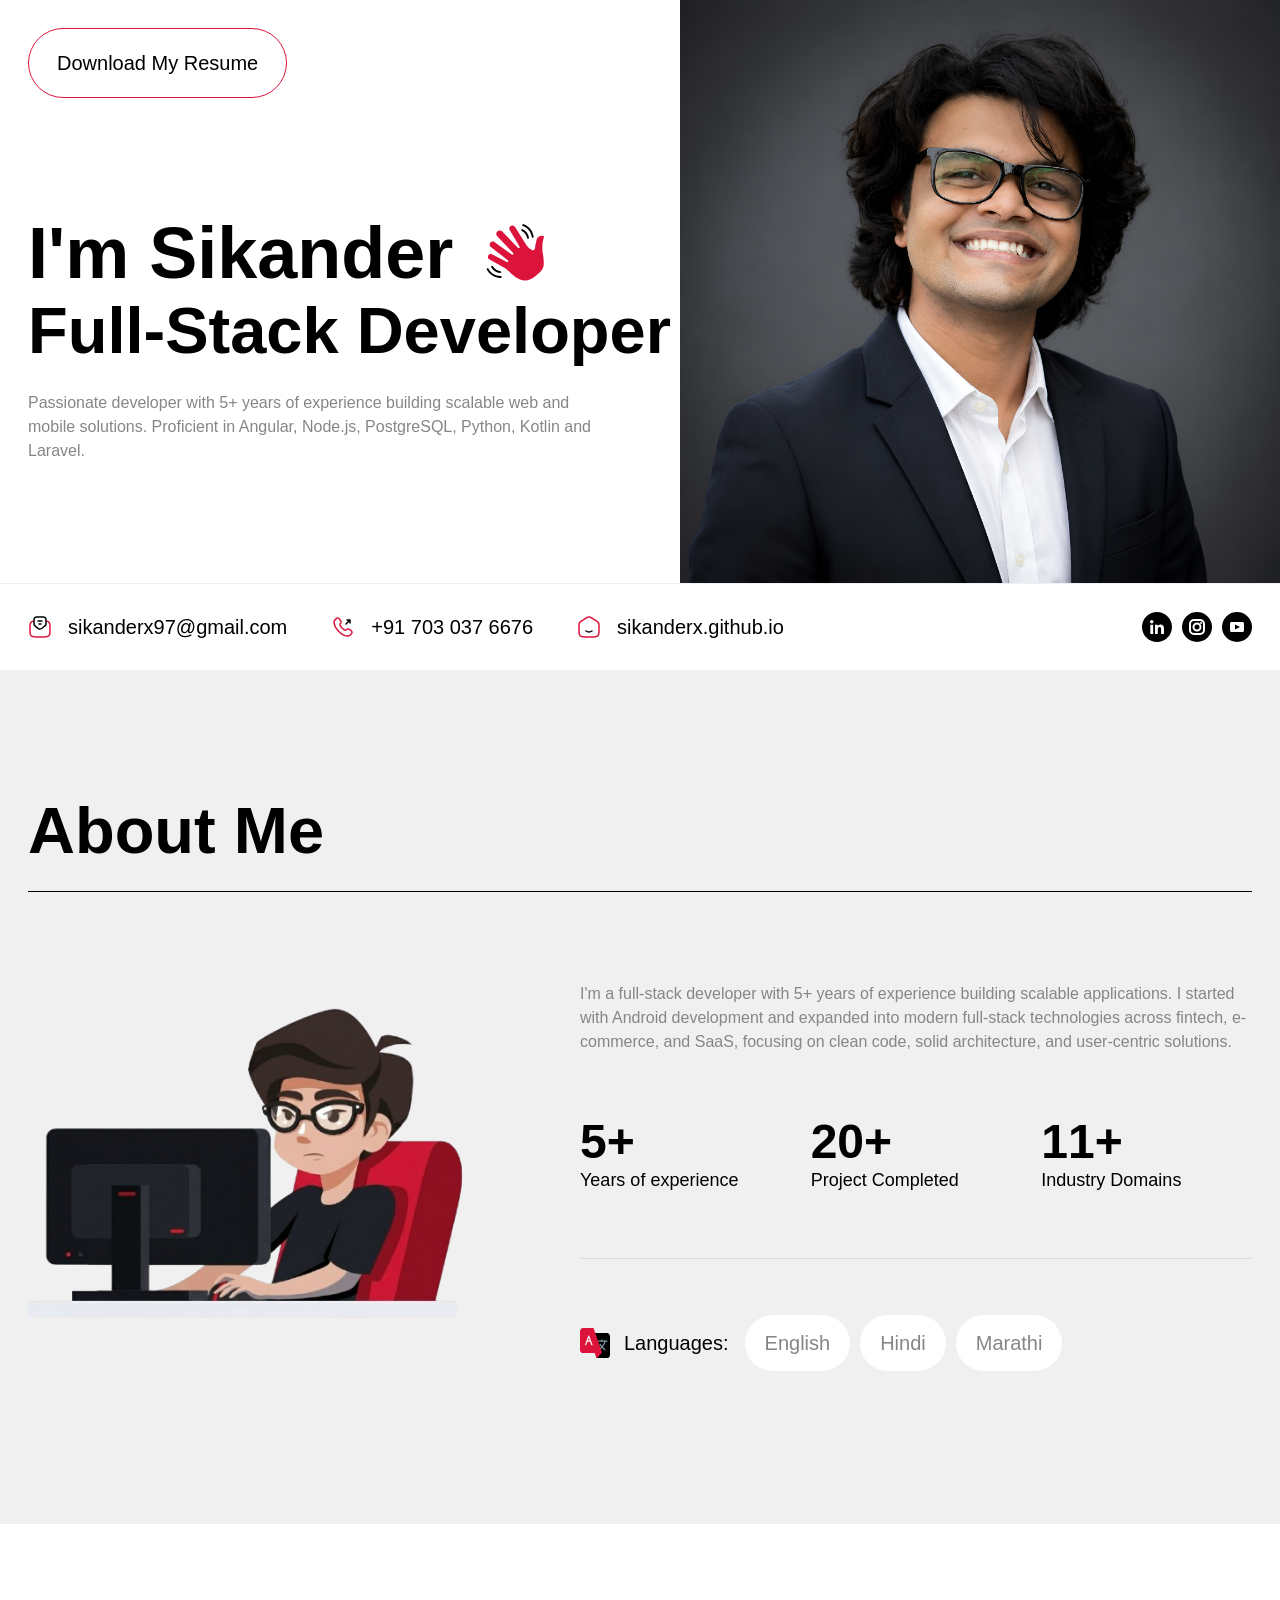
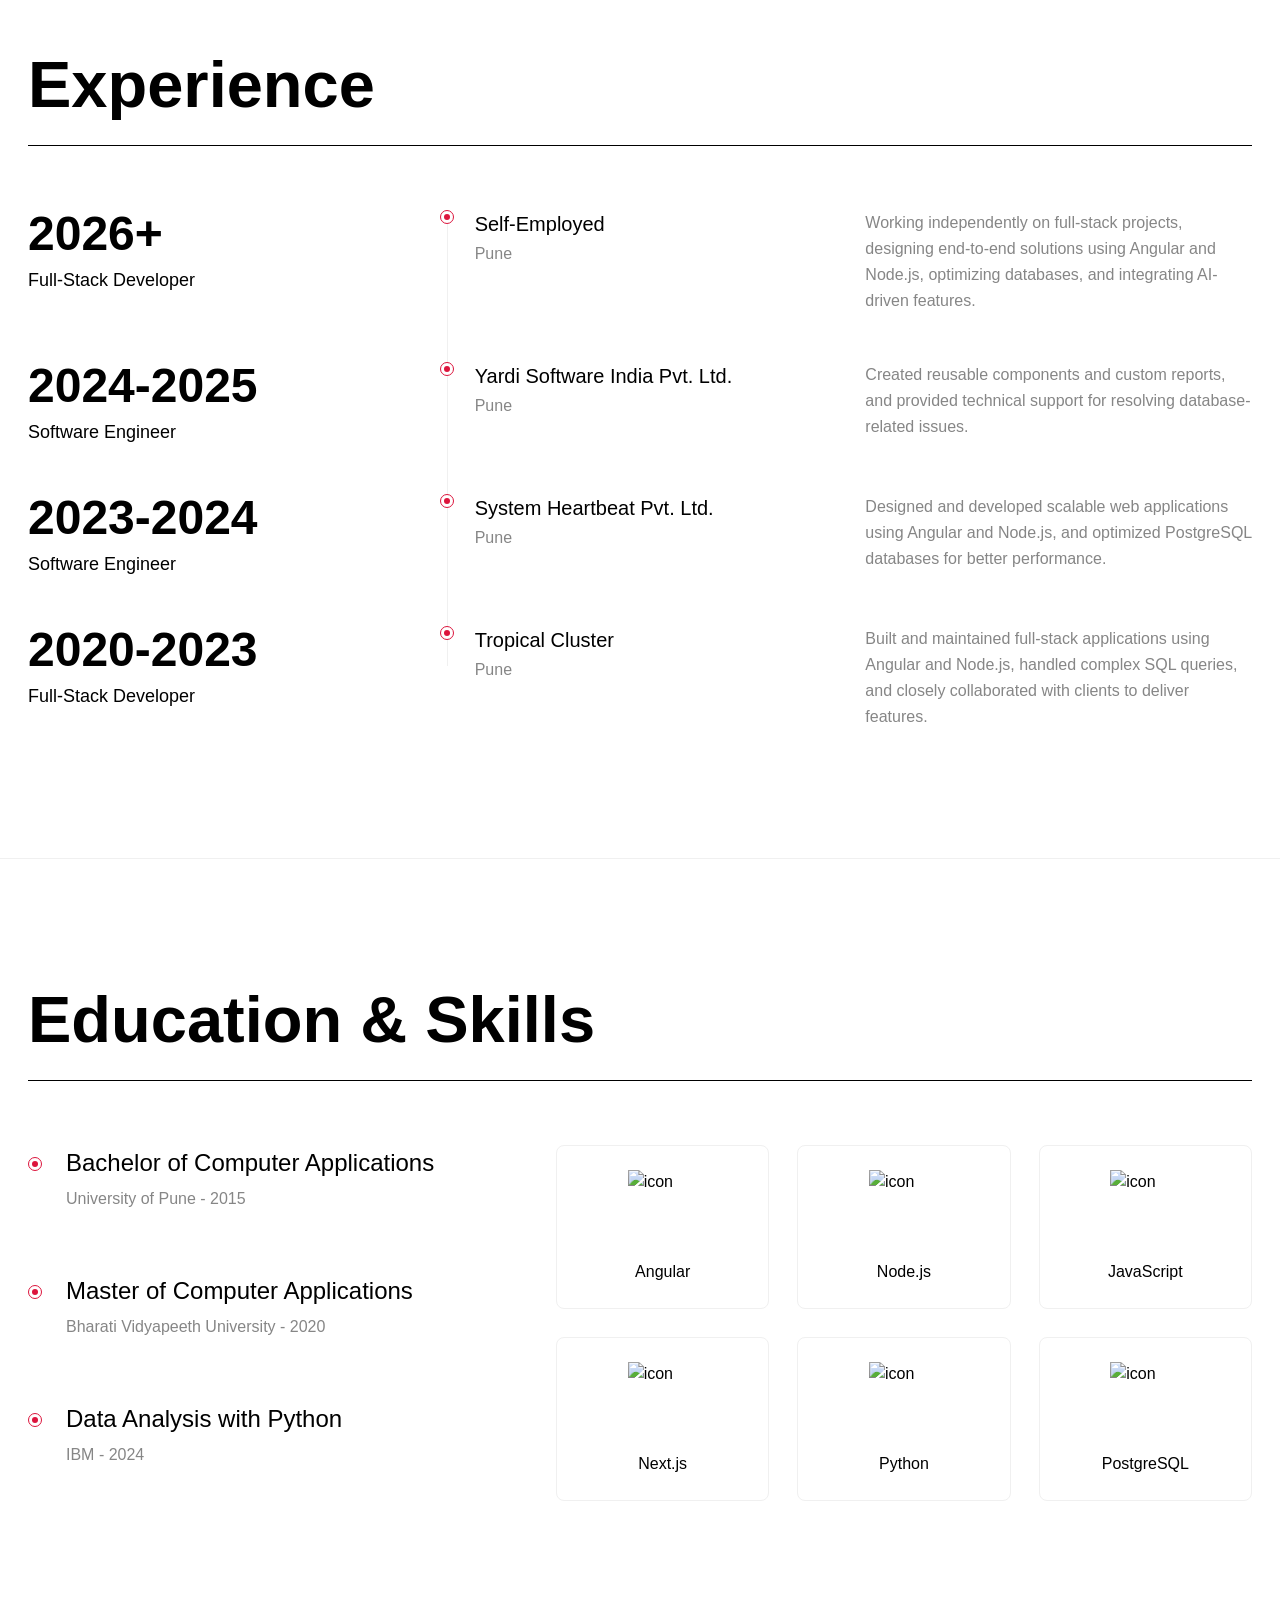
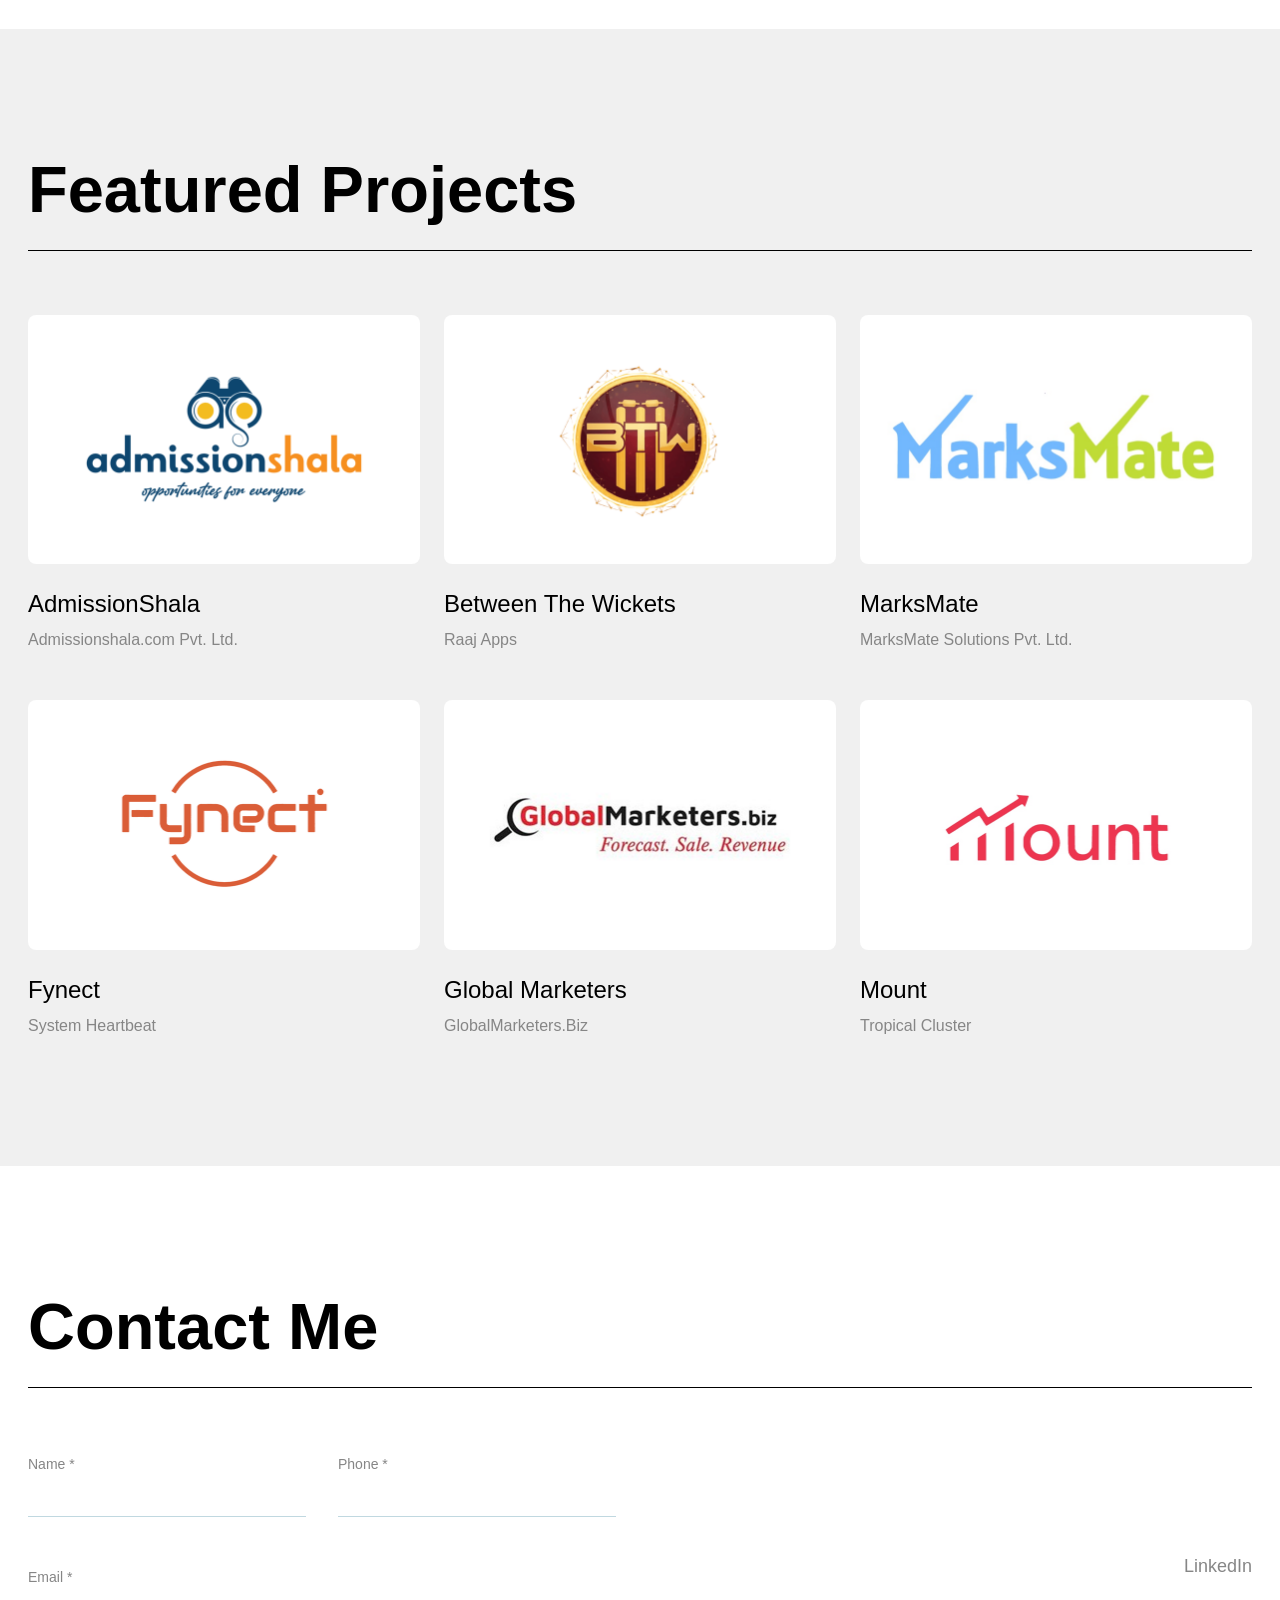
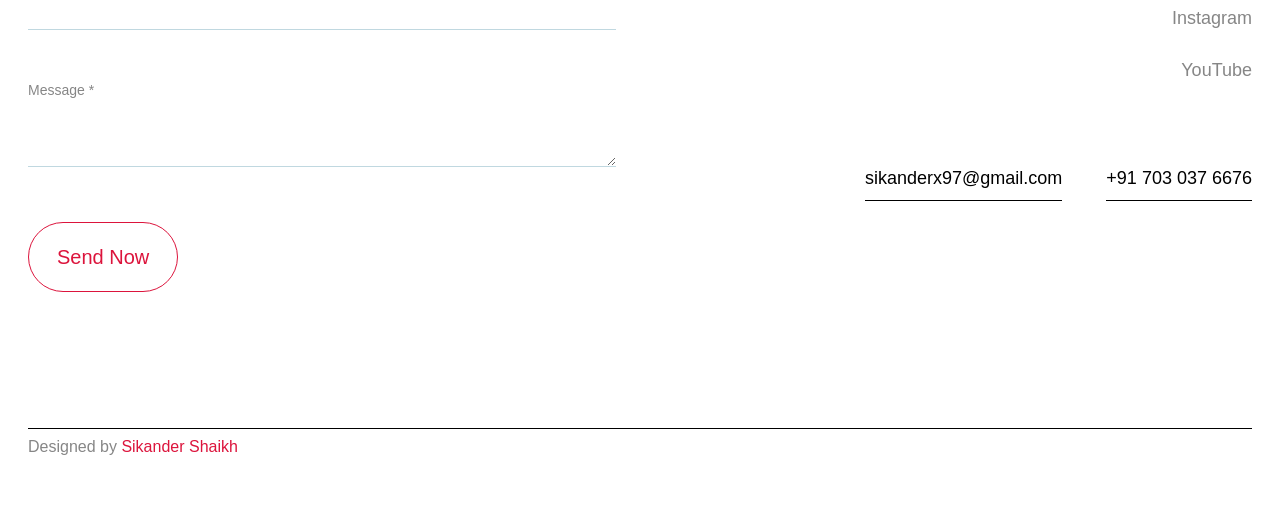
==== commit 95fb7ac1: "Minor UI Correction" ====
--- a/index.html
+++ b/index.html
@@ -3,13 +3,13 @@
 	<title>Sikander Shaikh | Full Stack Developer</title>
 	<meta name="viewport" content="width=device-width, initial-scale=1">
 	<style>@font-face{font-family:'Bricolage Grotesque';font-style:normal;font-weight:300;font-stretch:100%;font-display:swap;src:url(https://fonts.gstatic.com/s/bricolagegrotesque/v9/3y9H6as8bTXq_nANBjzKo3IeZx8z6up5BeSl5jBNz_19PpbpMXuECpwUxJBOm_OJWiawDFXplDs.woff2) format('woff2');unicode-range:U+0102-0103, U+0110-0111, U+0128-0129, U+0168-0169, U+01A0-01A1, U+01AF-01B0, U+0300-0301, U+0303-0304, U+0308-0309, U+0323, U+0329, U+1EA0-1EF9, U+20AB;}@font-face{font-family:'Bricolage Grotesque';font-style:normal;font-weight:300;font-stretch:100%;font-display:swap;src:url(https://fonts.gstatic.com/s/bricolagegrotesque/v9/3y9H6as8bTXq_nANBjzKo3IeZx8z6up5BeSl5jBNz_19PpbpMXuECpwUxJBOm_OJWiawDVXplDs.woff2) format('woff2');unicode-range:U+0100-02BA, U+02BD-02C5, U+02C7-02CC, U+02CE-02D7, U+02DD-02FF, U+0304, U+0308, U+0329, U+1D00-1DBF, U+1E00-1E9F, U+1EF2-1EFF, U+2020, U+20A0-20AB, U+20AD-20C0, U+2113, U+2C60-2C7F, U+A720-A7FF;}@font-face{font-family:'Bricolage Grotesque';font-style:normal;font-weight:300;font-stretch:100%;font-display:swap;src:url(https://fonts.gstatic.com/s/bricolagegrotesque/v9/3y9H6as8bTXq_nANBjzKo3IeZx8z6up5BeSl5jBNz_19PpbpMXuECpwUxJBOm_OJWiawA1Xp.woff2) format('woff2');unicode-range:U+0000-00FF, U+0131, U+0152-0153, U+02BB-02BC, U+02C6, U+02DA, U+02DC, U+0304, U+0308, U+0329, U+2000-206F, U+20AC, U+2122, U+2191, U+2193, U+2212, U+2215, U+FEFF, U+FFFD;}@font-face{font-family:'Bricolage Grotesque';font-style:normal;font-weight:400;font-stretch:100%;font-display:swap;src:url(https://fonts.gstatic.com/s/bricolagegrotesque/v9/3y9H6as8bTXq_nANBjzKo3IeZx8z6up5BeSl5jBNz_19PpbpMXuECpwUxJBOm_OJWiawDFXplDs.woff2) format('woff2');unicode-range:U+0102-0103, U+0110-0111, U+0128-0129, U+0168-0169, U+01A0-01A1, U+01AF-01B0, U+0300-0301, U+0303-0304, U+0308-0309, U+0323, U+0329, U+1EA0-1EF9, U+20AB;}@font-face{font-family:'Bricolage Grotesque';font-style:normal;font-weight:400;font-stretch:100%;font-display:swap;src:url(https://fonts.gstatic.com/s/bricolagegrotesque/v9/3y9H6as8bTXq_nANBjzKo3IeZx8z6up5BeSl5jBNz_19PpbpMXuECpwUxJBOm_OJWiawDVXplDs.woff2) format('woff2');unicode-range:U+0100-02BA, U+02BD-02C5, U+02C7-02CC, U+02CE-02D7, U+02DD-02FF, U+0304, U+0308, U+0329, U+1D00-1DBF, U+1E00-1E9F, U+1EF2-1EFF, U+2020, U+20A0-20AB, U+20AD-20C0, U+2113, U+2C60-2C7F, U+A720-A7FF;}@font-face{font-family:'Bricolage Grotesque';font-style:normal;font-weight:400;font-stretch:100%;font-display:swap;src:url(https://fonts.gstatic.com/s/bricolagegrotesque/v9/3y9H6as8bTXq_nANBjzKo3IeZx8z6up5BeSl5jBNz_19PpbpMXuECpwUxJBOm_OJWiawA1Xp.woff2) format('woff2');unicode-range:U+0000-00FF, U+0131, U+0152-0153, U+02BB-02BC, U+02C6, U+02DA, U+02DC, U+0304, U+0308, U+0329, U+2000-206F, U+20AC, U+2122, U+2191, U+2193, U+2212, U+2215, U+FEFF, U+FFFD;}@font-face{font-family:'Bricolage Grotesque';font-style:normal;font-weight:500;font-stretch:100%;font-display:swap;src:url(https://fonts.gstatic.com/s/bricolagegrotesque/v9/3y9H6as8bTXq_nANBjzKo3IeZx8z6up5BeSl5jBNz_19PpbpMXuECpwUxJBOm_OJWiawDFXplDs.woff2) format('woff2');unicode-range:U+0102-0103, U+0110-0111, U+0128-0129, U+0168-0169, U+01A0-01A1, U+01AF-01B0, U+0300-0301, U+0303-0304, U+0308-0309, U+0323, U+0329, U+1EA0-1EF9, U+20AB;}@font-face{font-family:'Bricolage Grotesque';font-style:normal;font-weight:500;font-stretch:100%;font-display:swap;src:url(https://fonts.gstatic.com/s/bricolagegrotesque/v9/3y9H6as8bTXq_nANBjzKo3IeZx8z6up5BeSl5jBNz_19PpbpMXuECpwUxJBOm_OJWiawDVXplDs.woff2) format('woff2');unicode-range:U+0100-02BA, U+02BD-02C5, U+02C7-02CC, U+02CE-02D7, U+02DD-02FF, U+0304, U+0308, U+0329, U+1D00-1DBF, U+1E00-1E9F, U+1EF2-1EFF, U+2020, U+20A0-20AB, U+20AD-20C0, U+2113, U+2C60-2C7F, U+A720-A7FF;}@font-face{font-family:'Bricolage Grotesque';font-style:normal;font-weight:500;font-stretch:100%;font-display:swap;src:url(https://fonts.gstatic.com/s/bricolagegrotesque/v9/3y9H6as8bTXq_nANBjzKo3IeZx8z6up5BeSl5jBNz_19PpbpMXuECpwUxJBOm_OJWiawA1Xp.woff2) format('woff2');unicode-range:U+0000-00FF, U+0131, U+0152-0153, U+02BB-02BC, U+02C6, U+02DA, U+02DC, U+0304, U+0308, U+0329, U+2000-206F, U+20AC, U+2122, U+2191, U+2193, U+2212, U+2215, U+FEFF, U+FFFD;}@font-face{font-family:'Bricolage Grotesque';font-style:normal;font-weight:600;font-stretch:100%;font-display:swap;src:url(https://fonts.gstatic.com/s/bricolagegrotesque/v9/3y9H6as8bTXq_nANBjzKo3IeZx8z6up5BeSl5jBNz_19PpbpMXuECpwUxJBOm_OJWiawDFXplDs.woff2) format('woff2');unicode-range:U+0102-0103, U+0110-0111, U+0128-0129, U+0168-0169, U+01A0-01A1, U+01AF-01B0, U+0300-0301, U+0303-0304, U+0308-0309, U+0323, U+0329, U+1EA0-1EF9, U+20AB;}@font-face{font-family:'Bricolage Grotesque';font-style:normal;font-weight:600;font-stretch:100%;font-display:swap;src:url(https://fonts.gstatic.com/s/bricolagegrotesque/v9/3y9H6as8bTXq_nANBjzKo3IeZx8z6up5BeSl5jBNz_19PpbpMXuECpwUxJBOm_OJWiawDVXplDs.woff2) format('woff2');unicode-range:U+0100-02BA, U+02BD-02C5, U+02C7-02CC, U+02CE-02D7, U+02DD-02FF, U+0304, U+0308, U+0329, U+1D00-1DBF, U+1E00-1E9F, U+1EF2-1EFF, U+2020, U+20A0-20AB, U+20AD-20C0, U+2113, U+2C60-2C7F, U+A720-A7FF;}@font-face{font-family:'Bricolage Grotesque';font-style:normal;font-weight:600;font-stretch:100%;font-display:swap;src:url(https://fonts.gstatic.com/s/bricolagegrotesque/v9/3y9H6as8bTXq_nANBjzKo3IeZx8z6up5BeSl5jBNz_19PpbpMXuECpwUxJBOm_OJWiawA1Xp.woff2) format('woff2');unicode-range:U+0000-00FF, U+0131, U+0152-0153, U+02BB-02BC, U+02C6, U+02DA, U+02DC, U+0304, U+0308, U+0329, U+2000-206F, U+20AC, U+2122, U+2191, U+2193, U+2212, U+2215, U+FEFF, U+FFFD;}@font-face{font-family:'Bricolage Grotesque';font-style:normal;font-weight:700;font-stretch:100%;font-display:swap;src:url(https://fonts.gstatic.com/s/bricolagegrotesque/v9/3y9H6as8bTXq_nANBjzKo3IeZx8z6up5BeSl5jBNz_19PpbpMXuECpwUxJBOm_OJWiawDFXplDs.woff2) format('woff2');unicode-range:U+0102-0103, U+0110-0111, U+0128-0129, U+0168-0169, U+01A0-01A1, U+01AF-01B0, U+0300-0301, U+0303-0304, U+0308-0309, U+0323, U+0329, U+1EA0-1EF9, U+20AB;}@font-face{font-family:'Bricolage Grotesque';font-style:normal;font-weight:700;font-stretch:100%;font-display:swap;src:url(https://fonts.gstatic.com/s/bricolagegrotesque/v9/3y9H6as8bTXq_nANBjzKo3IeZx8z6up5BeSl5jBNz_19PpbpMXuECpwUxJBOm_OJWiawDVXplDs.woff2) format('woff2');unicode-range:U+0100-02BA, U+02BD-02C5, U+02C7-02CC, U+02CE-02D7, U+02DD-02FF, U+0304, U+0308, U+0329, U+1D00-1DBF, U+1E00-1E9F, U+1EF2-1EFF, U+2020, U+20A0-20AB, U+20AD-20C0, U+2113, U+2C60-2C7F, U+A720-A7FF;}@font-face{font-family:'Bricolage Grotesque';font-style:normal;font-weight:700;font-stretch:100%;font-display:swap;src:url(https://fonts.gstatic.com/s/bricolagegrotesque/v9/3y9H6as8bTXq_nANBjzKo3IeZx8z6up5BeSl5jBNz_19PpbpMXuECpwUxJBOm_OJWiawA1Xp.woff2) format('woff2');unicode-range:U+0000-00FF, U+0131, U+0152-0153, U+02BB-02BC, U+02C6, U+02DA, U+02DC, U+0304, U+0308, U+0329, U+2000-206F, U+20AC, U+2122, U+2191, U+2193, U+2212, U+2215, U+FEFF, U+FFFD;}</style>
-<style>@layer properties;@layer theme,base,components,utilities;@layer theme{:root{--font-sans: ui-sans-serif, system-ui, sans-serif, "Apple Color Emoji", "Segoe UI Emoji", "Segoe UI Symbol", "Noto Color Emoji";--font-mono: ui-monospace, SFMono-Regular, Menlo, Monaco, Consolas, "Liberation Mono", "Courier New", monospace;--color-black: #000;--color-white: #fff;--spacing: .25rem;--container-md: 28rem;--container-lg: 32rem;--container-xl: 36rem;--container-2xl: 42rem;--text-sm: .875rem;--text-sm--line-height: calc(1.25 / .875);--text-base: 1rem;--text-base--line-height: 1.5 ;--text-lg: 1.125rem;--text-lg--line-height: calc(1.75 / 1.125);--text-xl: 1.25rem;--text-xl--line-height: calc(1.75 / 1.25);--text-2xl: 1.5rem;--text-2xl--line-height: calc(2 / 1.5);--text-3xl: 1.875rem;--text-3xl--line-height: 1.2 ;--text-4xl: 2.25rem;--text-4xl--line-height: calc(2.5 / 2.25);--text-5xl: 3rem;--text-5xl--line-height: 1;--text-6xl: 3.75rem;--text-6xl--line-height: 1;--text-7xl: 4.5rem;--text-7xl--line-height: 1;--font-weight-normal: 400;--font-weight-medium: 500;--font-weight-semibold: 600;--font-weight-bold: 700;--leading-tight: 1.25;--leading-relaxed: 1.625;--radius-lg: .5rem;--blur-xs: 4px;--default-transition-duration: .15s;--default-transition-timing-function: cubic-bezier(.4, 0, .2, 1);--default-font-family: var(--font-sans);--default-mono-font-family: var(--font-mono);--color-primary: #DC143C;--color-secondary: #868686;--color-softGray: #F0F0F0;--color-mistGray: #D7DCDD;--color-gray: #C0D8E0}}@layer base{*,:after,:before{box-sizing:border-box;margin:0;padding:0;border:0 solid}html{line-height:1.5;-webkit-text-size-adjust:100%;tab-size:4;font-family:var(--default-font-family, ui-sans-serif, system-ui, sans-serif, "Apple Color Emoji", "Segoe UI Emoji", "Segoe UI Symbol", "Noto Color Emoji");font-feature-settings:var(--default-font-feature-settings, normal);font-variation-settings:var(--default-font-variation-settings, normal);-webkit-tap-highlight-color:transparent}h1,h2{font-size:inherit;font-weight:inherit}a{color:inherit;-webkit-text-decoration:inherit;text-decoration:inherit}img{display:block;vertical-align:middle}img{max-width:100%;height:auto}button,input,textarea{font:inherit;font-feature-settings:inherit;font-variation-settings:inherit;letter-spacing:inherit;color:inherit;border-radius:0;background-color:transparent;opacity:1}textarea{resize:vertical}button,input:where([type=button],[type=reset],[type=submit]){appearance:button}}@layer utilities{.absolute{position:absolute}.relative{position:relative}.top-0{top:calc(var(--spacing) * 0)}.right-0{right:calc(var(--spacing) * 0)}.left-0{left:calc(var(--spacing) * 0)}.z-1{z-index:1}.z-10{z-index:10}.z-999{z-index:999}.container{width:100%}@media(width>=425px){.container{max-width:425px}}@media(width>=40rem){.container{max-width:40rem}}@media(width>=48rem){.container{max-width:48rem}}@media(width>=64rem){.container{max-width:64rem}}@media(width>=80rem){.container{max-width:80rem}}@media(width>=96rem){.container{max-width:96rem}}.mx-auto{margin-inline:auto}.mb-9{margin-bottom:calc(var(--spacing) * 9)}.block{display:block}.flex{display:flex}.grid{display:grid}.hidden{display:none}.h-\[440px\]{height:440px}.h-auto{height:auto}.h-full{height:100%}.h-px{height:1px}.w-1\/2{width:50%}.w-\[440px\]{width:440px}.w-fit{width:fit-content}.w-full{width:100%}.max-w-2xl{max-width:var(--container-2xl)}.max-w-md{max-width:var(--container-md)}.flex-1{flex:1}.flex-grow{flex-grow:1}.-translate-y-1\/2{--tw-translate-y: -50% ;translate:var(--tw-translate-x) var(--tw-translate-y)}.transform{transform:var(--tw-rotate-x,) var(--tw-rotate-y,) var(--tw-rotate-z,) var(--tw-skew-x,) var(--tw-skew-y,)}.cursor-pointer{cursor:pointer}.grid-cols-1{grid-template-columns:repeat(1,minmax(0,1fr))}.grid-cols-2{grid-template-columns:repeat(2,minmax(0,1fr))}.grid-cols-3{grid-template-columns:repeat(3,minmax(0,1fr))}.flex-col{flex-direction:column}.flex-row{flex-direction:row}.flex-wrap{flex-wrap:wrap}.items-center{align-items:center}.items-end{align-items:flex-end}.items-start{align-items:flex-start}.justify-between{justify-content:space-between}.justify-center{justify-content:center}.gap-0{gap:calc(var(--spacing) * 0)}.gap-1\.5{gap:calc(var(--spacing) * 1.5)}.gap-2{gap:calc(var(--spacing) * 2)}.gap-2\.5{gap:calc(var(--spacing) * 2.5)}.gap-3\.5{gap:calc(var(--spacing) * 3.5)}.gap-4{gap:calc(var(--spacing) * 4)}.gap-5{gap:calc(var(--spacing) * 5)}.gap-7{gap:calc(var(--spacing) * 7)}.gap-8{gap:calc(var(--spacing) * 8)}.gap-10{gap:calc(var(--spacing) * 10)}.gap-12{gap:calc(var(--spacing) * 12)}.gap-x-6{column-gap:calc(var(--spacing) * 6)}.gap-y-6{row-gap:calc(var(--spacing) * 6)}.overflow-hidden{overflow:hidden}.rounded-full{border-radius:calc(infinity * 1px)}.border{border-style:var(--tw-border-style);border-width:1px}.border-t{border-top-style:var(--tw-border-style);border-top-width:1px}.border-b{border-bottom-style:var(--tw-border-style);border-bottom-width:1px}.border-black{border-color:var(--color-black)}.border-mistGray{border-color:var(--color-mistGray)}.border-primary{border-color:var(--color-primary)}.border-softGray{border-color:var(--color-softGray)}.bg-black{background-color:var(--color-black)}.bg-softGray{background-color:var(--color-softGray)}.px-4{padding-inline:calc(var(--spacing) * 4)}.py-2{padding-block:calc(var(--spacing) * 2)}.py-6{padding-block:calc(var(--spacing) * 6)}.py-7{padding-block:calc(var(--spacing) * 7)}.py-10{padding-block:calc(var(--spacing) * 10)}.py-16{padding-block:calc(var(--spacing) * 16)}.pt-8{padding-top:calc(var(--spacing) * 8)}.pt-10{padding-top:calc(var(--spacing) * 10)}.pt-16{padding-top:calc(var(--spacing) * 16)}.pt-35{padding-top:calc(var(--spacing) * 35)}.pb-7{padding-bottom:calc(var(--spacing) * 7)}.pb-12{padding-bottom:calc(var(--spacing) * 12)}.pb-20{padding-bottom:calc(var(--spacing) * 20)}.text-base{font-size:var(--text-base);line-height:var(--tw-leading, var(--text-base--line-height))}.text-xl{font-size:var(--text-xl);line-height:var(--tw-leading, var(--text-xl--line-height))}.font-medium{--tw-font-weight: var(--font-weight-medium);font-weight:var(--font-weight-medium)}.font-normal{--tw-font-weight: var(--font-weight-normal);font-weight:var(--font-weight-normal)}.text-black{color:var(--color-black)}.text-primary{color:var(--color-primary)}.text-secondary{color:var(--color-secondary)}.transition-colors{transition-property:color,background-color,border-color,outline-color,text-decoration-color,fill,stroke,--tw-gradient-from,--tw-gradient-via,--tw-gradient-to;transition-timing-function:var(--tw-ease, var(--default-transition-timing-function));transition-duration:var(--tw-duration, var(--default-transition-duration))}.duration-300{--tw-duration: .3s;transition-duration:.3s}@media(hover:hover){.group-hover\:text-white:is(:where(.group):hover *){color:var(--color-white)}}@media(hover:hover){.hover\:underline:hover{text-decoration-line:underline}}@media(width>=425px){.xs\:grid-cols-3{grid-template-columns:repeat(3,minmax(0,1fr))}}@media(width>=40rem){.sm\:grid-cols-2{grid-template-columns:repeat(2,minmax(0,1fr))}}@media(width>=40rem){.sm\:grid-cols-3{grid-template-columns:repeat(3,minmax(0,1fr))}}@media(width>=40rem){.sm\:flex-row{flex-direction:row}}@media(width>=40rem){.sm\:items-start{align-items:flex-start}}@media(width>=40rem){.sm\:gap-8{gap:calc(var(--spacing) * 8)}}@media(width>=40rem){.sm\:gap-12{gap:calc(var(--spacing) * 12)}}@media(width>=40rem){.sm\:px-5{padding-inline:calc(var(--spacing) * 5)}}@media(width>=40rem){.sm\:py-3{padding-block:calc(var(--spacing) * 3)}}@media(width>=40rem){.sm\:py-14{padding-block:calc(var(--spacing) * 14)}}@media(width>=48rem){.md\:mb-16{margin-bottom:calc(var(--spacing) * 16)}}@media(width>=48rem){.md\:grid-cols-2{grid-template-columns:repeat(2,minmax(0,1fr))}}@media(width>=48rem){.md\:flex-col{flex-direction:column}}@media(width>=48rem){.md\:items-end{align-items:flex-end}}@media(width>=48rem){.md\:justify-end{justify-content:flex-end}}@media(width>=48rem){.md\:justify-start{justify-content:flex-start}}@media(width>=48rem){.md\:gap-2\.5{gap:calc(var(--spacing) * 2.5)}}@media(width>=48rem){.md\:gap-4{gap:calc(var(--spacing) * 4)}}@media(width>=48rem){.md\:gap-5{gap:calc(var(--spacing) * 5)}}@media(width>=48rem){.md\:gap-6{gap:calc(var(--spacing) * 6)}}@media(width>=48rem){.md\:gap-7{gap:calc(var(--spacing) * 7)}}@media(width>=48rem){.md\:gap-20{gap:calc(var(--spacing) * 20)}}@media(width>=48rem){.md\:px-7{padding-inline:calc(var(--spacing) * 7)}}@media(width>=48rem){.md\:py-5{padding-block:calc(var(--spacing) * 5)}}@media(width>=48rem){.md\:py-7{padding-block:calc(var(--spacing) * 7)}}@media(width>=48rem){.md\:py-32{padding-block:calc(var(--spacing) * 32)}}@media(width>=48rem){.md\:pt-32{padding-top:calc(var(--spacing) * 32)}}@media(width>=48rem){.md\:pt-40{padding-top:calc(var(--spacing) * 40)}}@media(width>=64rem){.lg\:block{display:block}}@media(width>=64rem){.lg\:flex{display:flex}}@media(width>=64rem){.lg\:hidden{display:none}}@media(width>=64rem){.lg\:max-w-2xl{max-width:var(--container-2xl)}}@media(width>=64rem){.lg\:max-w-md{max-width:var(--container-md)}}@media(width>=64rem){.lg\:flex-row{flex-direction:row}}@media(width>=64rem){.lg\:gap-11{gap:calc(var(--spacing) * 11)}}@media(width>=64rem){.lg\:pb-30{padding-bottom:calc(var(--spacing) * 30)}}@media(width>=80rem){.xl\:mb-16{margin-bottom:calc(var(--spacing) * 16)}}@media(width>=80rem){.xl\:max-w-xl{max-width:var(--container-xl)}}@media(width>=80rem){.xl\:gap-7{gap:calc(var(--spacing) * 7)}}@media(width>=80rem){.xl\:gap-8{gap:calc(var(--spacing) * 8)}}@media(width>=80rem){.xl\:gap-20{gap:calc(var(--spacing) * 20)}}@media(width>=80rem){.xl\:gap-y-12{row-gap:calc(var(--spacing) * 12)}}@media(width>=80rem){.xl\:py-16{padding-block:calc(var(--spacing) * 16)}}@media(width>=80rem){.xl\:py-32{padding-block:calc(var(--spacing) * 32)}}@media(width>=80rem){.xl\:pt-14{padding-top:calc(var(--spacing) * 14)}}@media(width>=80rem){.xl\:pt-16{padding-top:calc(var(--spacing) * 16)}}@media(width>=80rem){.xl\:pt-52{padding-top:calc(var(--spacing) * 52)}}@media(width>=80rem){.xl\:text-xl{font-size:var(--text-xl);line-height:var(--tw-leading, var(--text-xl--line-height))}}@media(width>=96rem){.\32xl\:h-171\.5{height:calc(var(--spacing) * 171.5)}}@media(width>=96rem){.\32xl\:w-187\.5{width:calc(var(--spacing) * 187.5)}}}html{scroll-behavior:smooth}body{margin:0;padding:0;height:100%;font-family:Bricolage Grotesque,sans-serif}button:before{content:"";position:absolute;bottom:0;left:0;width:100%;height:0%;background-color:#dc143c;transition:height .3s ease;z-index:0}button:hover:before{height:100%}.wave{animation-name:wave-animation;animation-duration:2.5s;animation-iteration-count:infinite;transform-origin:70% 70%;display:inline-block}@keyframes wave-animation{0%{transform:rotate(0)}10%{transform:rotate(14deg)}20%{transform:rotate(-8deg)}30%{transform:rotate(14deg)}40%{transform:rotate(-4deg)}50%{transform:rotate(10deg)}60%{transform:rotate(0)}to{transform:rotate(0)}}@layer utilities{.container{margin-inline:auto;margin-top:calc(var(--spacing) * 0);margin-bottom:calc(var(--spacing) * 0);width:100%;max-width:80rem;padding-inline:calc(var(--spacing) * 5);padding-block:calc(var(--spacing) * 0)}@media(width>=40rem){.container{padding-inline:calc(var(--spacing) * 7)}}.label{font-size:var(--text-sm);line-height:var(--tw-leading, var(--text-sm--line-height));--tw-font-weight: var(--font-weight-normal);font-weight:var(--font-weight-normal);color:var(--color-secondary)}.input{width:100%;border-bottom-style:var(--tw-border-style);border-bottom-width:1px;border-color:var(--color-gray);padding-block:calc(var(--spacing) * 2)}.input:focus{border-color:var(--color-primary)}.input:focus{--tw-outline-style: none;outline-style:none}}@layer base{h1{font-size:var(--text-4xl);line-height:var(--tw-leading, var(--text-4xl--line-height));--tw-leading: var(--leading-tight);line-height:var(--leading-tight);--tw-font-weight: var(--font-weight-semibold);font-weight:var(--font-weight-semibold)}@media(width>=48rem){h1{font-size:var(--text-5xl);line-height:var(--tw-leading, var(--text-5xl--line-height))}}@media(width>=80rem){h1{font-size:var(--text-7xl);line-height:var(--tw-leading, var(--text-7xl--line-height))}}@media(width>=96rem){h1{font-size:85px}}h2{font-size:var(--text-3xl);line-height:var(--tw-leading, var(--text-3xl--line-height));--tw-font-weight: var(--font-weight-semibold);font-weight:var(--font-weight-semibold)}@media(width>=48rem){h2{font-size:var(--text-5xl);line-height:var(--tw-leading, var(--text-5xl--line-height))}}@media(width>=64rem){h2{font-size:var(--text-6xl);line-height:var(--tw-leading, var(--text-6xl--line-height))}}@media(width>=80rem){h2{font-size:65px}}p{font-size:var(--text-base);line-height:var(--tw-leading, var(--text-base--line-height));color:var(--color-secondary)}}@media print{body{background:#fff!important;color:#000!important}header,footer,.navbar,.no-print{display:none!important}*{box-shadow:none!important;background:transparent!important}html,body{height:auto;overflow:visible}.hero-section{padding-top:35px}}@property --tw-translate-x{syntax: "*"; inherits: false; initial-value: 0;}@property --tw-translate-y{syntax: "*"; inherits: false; initial-value: 0;}@property --tw-translate-z{syntax: "*"; inherits: false; initial-value: 0;}@property --tw-rotate-x{syntax: "*"; inherits: false;}@property --tw-rotate-y{syntax: "*"; inherits: false;}@property --tw-rotate-z{syntax: "*"; inherits: false;}@property --tw-skew-x{syntax: "*"; inherits: false;}@property --tw-skew-y{syntax: "*"; inherits: false;}@property --tw-space-y-reverse{syntax: "*"; inherits: false; initial-value: 0;}@property --tw-border-style{syntax: "*"; inherits: false; initial-value: solid;}@property --tw-gradient-position{syntax: "*"; inherits: false;}@property --tw-gradient-from{syntax: "<color>"; inherits: false; initial-value: #0000;}@property --tw-gradient-via{syntax: "<color>"; inherits: false; initial-value: #0000;}@property --tw-gradient-to{syntax: "<color>"; inherits: false; initial-value: #0000;}@property --tw-gradient-stops{syntax: "*"; inherits: false;}@property --tw-gradient-via-stops{syntax: "*"; inherits: false;}@property --tw-gradient-from-position{syntax: "<length-percentage>"; inherits: false; initial-value: 0%;}@property --tw-gradient-via-position{syntax: "<length-percentage>"; inherits: false; initial-value: 50%;}@property --tw-gradient-to-position{syntax: "<length-percentage>"; inherits: false; initial-value: 100%;}@property --tw-leading{syntax: "*"; inherits: false;}@property --tw-font-weight{syntax: "*"; inherits: false;}@property --tw-shadow{syntax: "*"; inherits: false; initial-value: 0 0 #0000;}@property --tw-shadow-color{syntax: "*"; inherits: false;}@property --tw-shadow-alpha{syntax: "<percentage>"; inherits: false; initial-value: 100%;}@property --tw-inset-shadow{syntax: "*"; inherits: false; initial-value: 0 0 #0000;}@property --tw-inset-shadow-color{syntax: "*"; inherits: false;}@property --tw-inset-shadow-alpha{syntax: "<percentage>"; inherits: false; initial-value: 100%;}@property --tw-ring-color{syntax: "*"; inherits: false;}@property --tw-ring-shadow{syntax: "*"; inherits: false; initial-value: 0 0 #0000;}@property --tw-inset-ring-color{syntax: "*"; inherits: false;}@property --tw-inset-ring-shadow{syntax: "*"; inherits: false; initial-value: 0 0 #0000;}@property --tw-ring-inset{syntax: "*"; inherits: false;}@property --tw-ring-offset-width{syntax: "<length>"; inherits: false; initial-value: 0px;}@property --tw-ring-offset-color{syntax: "*"; inherits: false; initial-value: #fff;}@property --tw-ring-offset-shadow{syntax: "*"; inherits: false; initial-value: 0 0 #0000;}@property --tw-backdrop-blur{syntax: "*"; inherits: false;}@property --tw-backdrop-brightness{syntax: "*"; inherits: false;}@property --tw-backdrop-contrast{syntax: "*"; inherits: false;}@property --tw-backdrop-grayscale{syntax: "*"; inherits: false;}@property --tw-backdrop-hue-rotate{syntax: "*"; inherits: false;}@property --tw-backdrop-invert{syntax: "*"; inherits: false;}@property --tw-backdrop-opacity{syntax: "*"; inherits: false;}@property --tw-backdrop-saturate{syntax: "*"; inherits: false;}@property --tw-backdrop-sepia{syntax: "*"; inherits: false;}@property --tw-duration{syntax: "*"; inherits: false;}@layer properties{@supports ((-webkit-hyphens: none) and (not (margin-trim: inline))) or ((-moz-orient: inline) and (not (color:rgb(from red r g b)))){*,:before,:after{--tw-translate-x: 0;--tw-translate-y: 0;--tw-translate-z: 0;--tw-rotate-x: initial;--tw-rotate-y: initial;--tw-rotate-z: initial;--tw-skew-x: initial;--tw-skew-y: initial;--tw-space-y-reverse: 0;--tw-border-style: solid;--tw-gradient-position: initial;--tw-gradient-from: #0000;--tw-gradient-via: #0000;--tw-gradient-to: #0000;--tw-gradient-stops: initial;--tw-gradient-via-stops: initial;--tw-gradient-from-position: 0%;--tw-gradient-via-position: 50%;--tw-gradient-to-position: 100%;--tw-leading: initial;--tw-font-weight: initial;--tw-shadow: 0 0 #0000;--tw-shadow-color: initial;--tw-shadow-alpha: 100%;--tw-inset-shadow: 0 0 #0000;--tw-inset-shadow-color: initial;--tw-inset-shadow-alpha: 100%;--tw-ring-color: initial;--tw-ring-shadow: 0 0 #0000;--tw-inset-ring-color: initial;--tw-inset-ring-shadow: 0 0 #0000;--tw-ring-inset: initial;--tw-ring-offset-width: 0px;--tw-ring-offset-color: #fff;--tw-ring-offset-shadow: 0 0 #0000;--tw-backdrop-blur: initial;--tw-backdrop-brightness: initial;--tw-backdrop-contrast: initial;--tw-backdrop-grayscale: initial;--tw-backdrop-hue-rotate: initial;--tw-backdrop-invert: initial;--tw-backdrop-opacity: initial;--tw-backdrop-saturate: initial;--tw-backdrop-sepia: initial;--tw-duration: initial}}}
-</style><link rel="stylesheet" href="styles-IRILD4U7.css" media="print" onload="this.media='all'"><noscript><link rel="stylesheet" href="styles-IRILD4U7.css"></noscript><meta name="description" content="Experienced Full Stack Developer with 5+ years of expertise in Angular, Node.js, and PostgreSQL. Builds scalable, high-performance web applications and REST APIs."><meta name="keywords" content="Sikander Shaikh, Full Stack Developer,Angular Developer, Node.js Developer,JavaScript Developer,PostgreSQL,MEAN Stack,Web Developer India,Software Engineer Pune"><meta name="author" content="Sikander Shaikh"><meta property="og:title" content="Sikander Shaikh | Full Stack Developer"><meta property="og:description" content="Experienced Full Stack Developer with 5+ years of expertise in Angular, Node.js, and PostgreSQL. Builds scalable, high-performance web applications and REST APIs."><meta property="og:url" content="https://sikanderx.github.io"><meta property="og:image" content="https://sikanderx.github.io/logo.png"><meta name="twitter:card" content="summary_large_image"><meta name="twitter:title" content="Sikander Shaikh | Full Stack Developer"><meta name="twitter:description" content="Experienced Full Stack Developer with 5+ years of expertise in Angular, Node.js, and PostgreSQL. Builds scalable, high-performance web applications and REST APIs."><meta name="twitter:image" content="https://sikanderx.github.io/logo.png"><meta name="robots" content="index, follow"><meta name="google-site-verification" content="5EdF5K07uWTmjr1rAx2nrne6DF5IWB1PJtoG2QfbtYw"><link rel="canonical" href="https://sikanderx.github.io"></head>
+<style>@layer properties;@layer theme,base,components,utilities;@layer theme{:root{--font-sans: ui-sans-serif, system-ui, sans-serif, "Apple Color Emoji", "Segoe UI Emoji", "Segoe UI Symbol", "Noto Color Emoji";--font-mono: ui-monospace, SFMono-Regular, Menlo, Monaco, Consolas, "Liberation Mono", "Courier New", monospace;--color-black: #000;--color-white: #fff;--spacing: .25rem;--container-md: 28rem;--container-lg: 32rem;--container-xl: 36rem;--container-2xl: 42rem;--text-sm: .875rem;--text-sm--line-height: calc(1.25 / .875);--text-base: 1rem;--text-base--line-height: 1.5 ;--text-lg: 1.125rem;--text-lg--line-height: calc(1.75 / 1.125);--text-xl: 1.25rem;--text-xl--line-height: calc(1.75 / 1.25);--text-2xl: 1.5rem;--text-2xl--line-height: calc(2 / 1.5);--text-3xl: 1.875rem;--text-3xl--line-height: 1.2 ;--text-4xl: 2.25rem;--text-4xl--line-height: calc(2.5 / 2.25);--text-5xl: 3rem;--text-5xl--line-height: 1;--text-6xl: 3.75rem;--text-6xl--line-height: 1;--text-7xl: 4.5rem;--text-7xl--line-height: 1;--font-weight-normal: 400;--font-weight-medium: 500;--font-weight-semibold: 600;--font-weight-bold: 700;--leading-tight: 1.25;--leading-relaxed: 1.625;--radius-lg: .5rem;--blur-xs: 4px;--default-transition-duration: .15s;--default-transition-timing-function: cubic-bezier(.4, 0, .2, 1);--default-font-family: var(--font-sans);--default-mono-font-family: var(--font-mono);--color-primary: #DC143C;--color-secondary: #868686;--color-softGray: #F0F0F0;--color-mistGray: #D7DCDD;--color-gray: #C0D8E0}}@layer base{*,:after,:before{box-sizing:border-box;margin:0;padding:0;border:0 solid}html{line-height:1.5;-webkit-text-size-adjust:100%;tab-size:4;font-family:var(--default-font-family, ui-sans-serif, system-ui, sans-serif, "Apple Color Emoji", "Segoe UI Emoji", "Segoe UI Symbol", "Noto Color Emoji");font-feature-settings:var(--default-font-feature-settings, normal);font-variation-settings:var(--default-font-variation-settings, normal);-webkit-tap-highlight-color:transparent}h1,h2,h3,h4,h5,h6{font-size:inherit;font-weight:inherit}a{color:inherit;-webkit-text-decoration:inherit;text-decoration:inherit}img,svg{display:block;vertical-align:middle}img{max-width:100%;height:auto}button,input,textarea{font:inherit;font-feature-settings:inherit;font-variation-settings:inherit;letter-spacing:inherit;color:inherit;border-radius:0;background-color:transparent;opacity:1}textarea{resize:vertical}button,input:where([type=button],[type=reset],[type=submit]){appearance:button}}@layer utilities{.absolute{position:absolute}.relative{position:relative}.top-0{top:calc(var(--spacing) * 0)}.top-3{top:calc(var(--spacing) * 3)}.right-0{right:calc(var(--spacing) * 0)}.left-0{left:calc(var(--spacing) * 0)}.z-1{z-index:1}.z-10{z-index:10}.z-999{z-index:999}.container{width:100%}@media(width>=425px){.container{max-width:425px}}@media(width>=40rem){.container{max-width:40rem}}@media(width>=48rem){.container{max-width:48rem}}@media(width>=64rem){.container{max-width:64rem}}@media(width>=80rem){.container{max-width:80rem}}@media(width>=96rem){.container{max-width:96rem}}.mx-auto{margin-inline:auto}.mt-2\.5{margin-top:calc(var(--spacing) * 2.5)}.mb-1{margin-bottom:calc(var(--spacing) * 1)}.mb-2{margin-bottom:calc(var(--spacing) * 2)}.mb-8{margin-bottom:calc(var(--spacing) * 8)}.mb-9{margin-bottom:calc(var(--spacing) * 9)}.block{display:block}.flex{display:flex}.grid{display:grid}.hidden{display:none}.h-1\.5{height:calc(var(--spacing) * 1.5)}.h-3\.5{height:calc(var(--spacing) * 3.5)}.h-40{height:calc(var(--spacing) * 40)}.h-\[440px\]{height:440px}.h-auto{height:auto}.h-full{height:100%}.h-px{height:1px}.min-h-\[24px\]{min-height:24px}.w-1\.5{width:calc(var(--spacing) * 1.5)}.w-1\/2{width:50%}.w-3\.5{width:calc(var(--spacing) * 3.5)}.w-\[440px\]{width:440px}.w-fit{width:fit-content}.w-full{width:100%}.w-px{width:1px}.max-w-2xl{max-width:var(--container-2xl)}.max-w-md{max-width:var(--container-md)}.min-w-\[24px\]{min-width:24px}.flex-1{flex:1}.flex-grow{flex-grow:1}.-translate-x-1\/2{--tw-translate-x: -50% ;translate:var(--tw-translate-x) var(--tw-translate-y)}.transform{transform:var(--tw-rotate-x,) var(--tw-rotate-y,) var(--tw-rotate-z,) var(--tw-skew-x,) var(--tw-skew-y,)}.cursor-pointer{cursor:pointer}.grid-cols-1{grid-template-columns:repeat(1,minmax(0,1fr))}.grid-cols-2{grid-template-columns:repeat(2,minmax(0,1fr))}.grid-cols-3{grid-template-columns:repeat(3,minmax(0,1fr))}.flex-col{flex-direction:column}.flex-row{flex-direction:row}.flex-wrap{flex-wrap:wrap}.items-center{align-items:center}.items-end{align-items:flex-end}.items-start{align-items:flex-start}.justify-between{justify-content:space-between}.justify-center{justify-content:center}.gap-0{gap:calc(var(--spacing) * 0)}.gap-1\.5{gap:calc(var(--spacing) * 1.5)}.gap-2{gap:calc(var(--spacing) * 2)}.gap-2\.5{gap:calc(var(--spacing) * 2.5)}.gap-3{gap:calc(var(--spacing) * 3)}.gap-3\.5{gap:calc(var(--spacing) * 3.5)}.gap-4{gap:calc(var(--spacing) * 4)}.gap-5{gap:calc(var(--spacing) * 5)}.gap-6{gap:calc(var(--spacing) * 6)}.gap-7{gap:calc(var(--spacing) * 7)}.gap-8{gap:calc(var(--spacing) * 8)}.gap-10{gap:calc(var(--spacing) * 10)}.gap-12{gap:calc(var(--spacing) * 12)}.gap-x-6{column-gap:calc(var(--spacing) * 6)}.gap-y-6{row-gap:calc(var(--spacing) * 6)}.overflow-hidden{overflow:hidden}.rounded-full{border-radius:calc(infinity * 1px)}.rounded-lg{border-radius:var(--radius-lg)}.border,.border-1{border-style:var(--tw-border-style);border-width:1px}.border-t{border-top-style:var(--tw-border-style);border-top-width:1px}.border-b{border-bottom-style:var(--tw-border-style);border-bottom-width:1px}.border-black{border-color:var(--color-black)}.border-mistGray{border-color:var(--color-mistGray)}.border-primary{border-color:var(--color-primary)}.border-softGray{border-color:var(--color-softGray)}.bg-black{background-color:var(--color-black)}.bg-primary{background-color:var(--color-primary)}.bg-primary\/15{background-color:color-mix(in srgb,#DC143C 15%,transparent)}@supports (color: color-mix(in lab,red,red)){.bg-primary\/15{background-color:color-mix(in oklab,var(--color-primary) 15%,transparent)}}.bg-softGray{background-color:var(--color-softGray)}.bg-white{background-color:var(--color-white)}.object-cover{object-fit:cover}.p-4{padding:calc(var(--spacing) * 4)}.p-5{padding:calc(var(--spacing) * 5)}.px-4{padding-inline:calc(var(--spacing) * 4)}.py-2{padding-block:calc(var(--spacing) * 2)}.py-6{padding-block:calc(var(--spacing) * 6)}.py-7{padding-block:calc(var(--spacing) * 7)}.py-10{padding-block:calc(var(--spacing) * 10)}.py-16{padding-block:calc(var(--spacing) * 16)}.pt-8{padding-top:calc(var(--spacing) * 8)}.pt-10{padding-top:calc(var(--spacing) * 10)}.pt-16{padding-top:calc(var(--spacing) * 16)}.pt-35{padding-top:calc(var(--spacing) * 35)}.pb-3{padding-bottom:calc(var(--spacing) * 3)}.pb-7{padding-bottom:calc(var(--spacing) * 7)}.pb-12{padding-bottom:calc(var(--spacing) * 12)}.pb-20{padding-bottom:calc(var(--spacing) * 20)}.pl-4{padding-left:calc(var(--spacing) * 4)}.pl-8{padding-left:calc(var(--spacing) * 8)}.text-base{font-size:var(--text-base);line-height:var(--tw-leading, var(--text-base--line-height))}.text-lg{font-size:var(--text-lg);line-height:var(--tw-leading, var(--text-lg--line-height))}.text-sm{font-size:var(--text-sm);line-height:var(--tw-leading, var(--text-sm--line-height))}.text-xl{font-size:var(--text-xl);line-height:var(--tw-leading, var(--text-xl--line-height))}.leading-relaxed{--tw-leading: var(--leading-relaxed);line-height:var(--leading-relaxed)}.font-bold{--tw-font-weight: var(--font-weight-bold);font-weight:var(--font-weight-bold)}.font-medium{--tw-font-weight: var(--font-weight-medium);font-weight:var(--font-weight-medium)}.font-normal{--tw-font-weight: var(--font-weight-normal);font-weight:var(--font-weight-normal)}.text-black{color:var(--color-black)}.text-primary{color:var(--color-primary)}.text-secondary{color:var(--color-secondary)}.backdrop-blur-xs{--tw-backdrop-blur: blur(var(--blur-xs));-webkit-backdrop-filter:var(--tw-backdrop-blur,) var(--tw-backdrop-brightness,) var(--tw-backdrop-contrast,) var(--tw-backdrop-grayscale,) var(--tw-backdrop-hue-rotate,) var(--tw-backdrop-invert,) var(--tw-backdrop-opacity,) var(--tw-backdrop-saturate,) var(--tw-backdrop-sepia,);backdrop-filter:var(--tw-backdrop-blur,) var(--tw-backdrop-brightness,) var(--tw-backdrop-contrast,) var(--tw-backdrop-grayscale,) var(--tw-backdrop-hue-rotate,) var(--tw-backdrop-invert,) var(--tw-backdrop-opacity,) var(--tw-backdrop-saturate,) var(--tw-backdrop-sepia,)}.transition-colors{transition-property:color,background-color,border-color,outline-color,text-decoration-color,fill,stroke,--tw-gradient-from,--tw-gradient-via,--tw-gradient-to;transition-timing-function:var(--tw-ease, var(--default-transition-timing-function));transition-duration:var(--tw-duration, var(--default-transition-duration))}.duration-300{--tw-duration: .3s;transition-duration:.3s}@media(hover:hover){.group-hover\:flex:is(:where(.group):hover *){display:flex}}@media(hover:hover){.group-hover\:text-white:is(:where(.group):hover *){color:var(--color-white)}}@media(hover:hover){.hover\:border-primary:hover{border-color:var(--color-primary)}}@media(hover:hover){.hover\:text-primary:hover{color:var(--color-primary)}}@media(hover:hover){.hover\:underline:hover{text-decoration-line:underline}}@media(hover:hover){.hover\:opacity-80:hover{opacity:80%}}@media(width>=425px){.xs\:grid-cols-3{grid-template-columns:repeat(3,minmax(0,1fr))}}@media(width>=40rem){.sm\:grid-cols-2{grid-template-columns:repeat(2,minmax(0,1fr))}}@media(width>=40rem){.sm\:grid-cols-3{grid-template-columns:repeat(3,minmax(0,1fr))}}@media(width>=40rem){.sm\:flex-row{flex-direction:row}}@media(width>=40rem){.sm\:items-start{align-items:flex-start}}@media(width>=40rem){.sm\:gap-8{gap:calc(var(--spacing) * 8)}}@media(width>=40rem){.sm\:gap-10{gap:calc(var(--spacing) * 10)}}@media(width>=40rem){.sm\:gap-12{gap:calc(var(--spacing) * 12)}}@media(width>=40rem){.sm\:px-5{padding-inline:calc(var(--spacing) * 5)}}@media(width>=40rem){.sm\:py-3{padding-block:calc(var(--spacing) * 3)}}@media(width>=40rem){.sm\:py-14{padding-block:calc(var(--spacing) * 14)}}@media(width>=40rem){.sm\:pl-0{padding-left:calc(var(--spacing) * 0)}}@media(width>=40rem){.sm\:text-lg{font-size:var(--text-lg);line-height:var(--tw-leading, var(--text-lg--line-height))}}@media(width>=48rem){.md\:mb-16{margin-bottom:calc(var(--spacing) * 16)}}@media(width>=48rem){.md\:grid-cols-2{grid-template-columns:repeat(2,minmax(0,1fr))}}@media(width>=48rem){.md\:flex-col{flex-direction:column}}@media(width>=48rem){.md\:items-end{align-items:flex-end}}@media(width>=48rem){.md\:justify-end{justify-content:flex-end}}@media(width>=48rem){.md\:justify-start{justify-content:flex-start}}@media(width>=48rem){.md\:gap-2\.5{gap:calc(var(--spacing) * 2.5)}}@media(width>=48rem){.md\:gap-4{gap:calc(var(--spacing) * 4)}}@media(width>=48rem){.md\:gap-5{gap:calc(var(--spacing) * 5)}}@media(width>=48rem){.md\:gap-6{gap:calc(var(--spacing) * 6)}}@media(width>=48rem){.md\:gap-7{gap:calc(var(--spacing) * 7)}}@media(width>=48rem){.md\:gap-20{gap:calc(var(--spacing) * 20)}}@media(width>=48rem){.md\:px-5{padding-inline:calc(var(--spacing) * 5)}}@media(width>=48rem){.md\:px-7{padding-inline:calc(var(--spacing) * 7)}}@media(width>=48rem){.md\:py-3\.5{padding-block:calc(var(--spacing) * 3.5)}}@media(width>=48rem){.md\:py-5{padding-block:calc(var(--spacing) * 5)}}@media(width>=48rem){.md\:py-7{padding-block:calc(var(--spacing) * 7)}}@media(width>=48rem){.md\:py-32{padding-block:calc(var(--spacing) * 32)}}@media(width>=48rem){.md\:pt-32{padding-top:calc(var(--spacing) * 32)}}@media(width>=48rem){.md\:pt-40{padding-top:calc(var(--spacing) * 40)}}@media(width>=48rem){.md\:text-base{font-size:var(--text-base);line-height:var(--tw-leading, var(--text-base--line-height))}}@media(width>=48rem){.md\:text-lg{font-size:var(--text-lg);line-height:var(--tw-leading, var(--text-lg--line-height))}}@media(width>=64rem){.lg\:block{display:block}}@media(width>=64rem){.lg\:flex{display:flex}}@media(width>=64rem){.lg\:hidden{display:none}}@media(width>=64rem){.lg\:max-w-2xl{max-width:var(--container-2xl)}}@media(width>=64rem){.lg\:max-w-md{max-width:var(--container-md)}}@media(width>=64rem){.lg\:flex-row{flex-direction:row}}@media(width>=64rem){.lg\:gap-4{gap:calc(var(--spacing) * 4)}}@media(width>=64rem){.lg\:gap-11{gap:calc(var(--spacing) * 11)}}@media(width>=64rem){.lg\:pb-30{padding-bottom:calc(var(--spacing) * 30)}}@media(width>=64rem){.lg\:pl-7{padding-left:calc(var(--spacing) * 7)}}@media(width>=64rem){.lg\:text-lg{font-size:var(--text-lg);line-height:var(--tw-leading, var(--text-lg--line-height))}}@media(width>=80rem){.xl\:mb-16{margin-bottom:calc(var(--spacing) * 16)}}@media(width>=80rem){.xl\:max-w-xl{max-width:var(--container-xl)}}@media(width>=80rem){.xl\:gap-2{gap:calc(var(--spacing) * 2)}}@media(width>=80rem){.xl\:gap-6{gap:calc(var(--spacing) * 6)}}@media(width>=80rem){.xl\:gap-7{gap:calc(var(--spacing) * 7)}}@media(width>=80rem){.xl\:gap-8{gap:calc(var(--spacing) * 8)}}@media(width>=80rem){.xl\:gap-20{gap:calc(var(--spacing) * 20)}}@media(width>=80rem){.xl\:gap-y-12{row-gap:calc(var(--spacing) * 12)}}@media(width>=80rem){.xl\:p-6{padding:calc(var(--spacing) * 6)}}@media(width>=80rem){.xl\:py-16{padding-block:calc(var(--spacing) * 16)}}@media(width>=80rem){.xl\:py-32{padding-block:calc(var(--spacing) * 32)}}@media(width>=80rem){.xl\:pt-14{padding-top:calc(var(--spacing) * 14)}}@media(width>=80rem){.xl\:pt-16{padding-top:calc(var(--spacing) * 16)}}@media(width>=80rem){.xl\:pt-52{padding-top:calc(var(--spacing) * 52)}}@media(width>=80rem){.xl\:text-xl{font-size:var(--text-xl);line-height:var(--tw-leading, var(--text-xl--line-height))}}@media(width>=96rem){.\32xl\:h-171\.5{height:calc(var(--spacing) * 171.5)}}@media(width>=96rem){.\32xl\:w-187\.5{width:calc(var(--spacing) * 187.5)}}}html{scroll-behavior:smooth}body{margin:0;padding:0;height:100%;font-family:Bricolage Grotesque,sans-serif}button:before{content:"";position:absolute;bottom:0;left:0;width:100%;height:0%;background-color:#dc143c;transition:height .3s ease;z-index:0}button:hover:before{height:100%}.wave{animation-name:wave-animation;animation-duration:2.5s;animation-iteration-count:infinite;transform-origin:70% 70%;display:inline-block}@keyframes wave-animation{0%{transform:rotate(0)}10%{transform:rotate(14deg)}20%{transform:rotate(-8deg)}30%{transform:rotate(14deg)}40%{transform:rotate(-4deg)}50%{transform:rotate(10deg)}60%{transform:rotate(0)}to{transform:rotate(0)}}@layer utilities{.container{margin-inline:auto;margin-top:calc(var(--spacing) * 0);margin-bottom:calc(var(--spacing) * 0);width:100%;max-width:80rem;padding-inline:calc(var(--spacing) * 5);padding-block:calc(var(--spacing) * 0)}@media(width>=40rem){.container{padding-inline:calc(var(--spacing) * 7)}}.label{font-size:var(--text-sm);line-height:var(--tw-leading, var(--text-sm--line-height));--tw-font-weight: var(--font-weight-normal);font-weight:var(--font-weight-normal);color:var(--color-secondary)}.input{width:100%;border-bottom-style:var(--tw-border-style);border-bottom-width:1px;border-color:var(--color-gray);padding-block:calc(var(--spacing) * 2)}.input:focus{border-color:var(--color-primary)}.input:focus{--tw-outline-style: none;outline-style:none}}@layer base{h1{font-size:var(--text-4xl);line-height:var(--tw-leading, var(--text-4xl--line-height));--tw-leading: var(--leading-tight);line-height:var(--leading-tight);--tw-font-weight: var(--font-weight-semibold);font-weight:var(--font-weight-semibold)}@media(width>=48rem){h1{font-size:var(--text-5xl);line-height:var(--tw-leading, var(--text-5xl--line-height))}}@media(width>=80rem){h1{font-size:var(--text-7xl);line-height:var(--tw-leading, var(--text-7xl--line-height))}}@media(width>=96rem){h1{font-size:85px}}h2{font-size:var(--text-3xl);line-height:var(--tw-leading, var(--text-3xl--line-height));--tw-font-weight: var(--font-weight-semibold);font-weight:var(--font-weight-semibold)}@media(width>=48rem){h2{font-size:var(--text-5xl);line-height:var(--tw-leading, var(--text-5xl--line-height))}}@media(width>=64rem){h2{font-size:var(--text-6xl);line-height:var(--tw-leading, var(--text-6xl--line-height))}}@media(width>=80rem){h2{font-size:65px}}h3{font-size:var(--text-2xl);line-height:var(--tw-leading, var(--text-2xl--line-height));--tw-font-weight: var(--font-weight-semibold);font-weight:var(--font-weight-semibold)}@media(width>=48rem){h3{font-size:var(--text-3xl);line-height:var(--tw-leading, var(--text-3xl--line-height))}}@media(width>=64rem){h3{font-size:var(--text-4xl);line-height:var(--tw-leading, var(--text-4xl--line-height))}}@media(width>=80rem){h3{font-size:var(--text-5xl);line-height:var(--tw-leading, var(--text-5xl--line-height))}}h4{font-size:var(--text-4xl);line-height:var(--tw-leading, var(--text-4xl--line-height))}h5{font-size:var(--text-xl);line-height:var(--tw-leading, var(--text-xl--line-height))}@media(width>=80rem){h5{font-size:var(--text-2xl);line-height:var(--tw-leading, var(--text-2xl--line-height))}}h6{font-size:var(--text-sm);line-height:var(--tw-leading, var(--text-sm--line-height))}@media(width>=48rem){h6{font-size:var(--text-base);line-height:var(--tw-leading, var(--text-base--line-height))}}@media(width>=80rem){h6{font-size:var(--text-xl);line-height:var(--tw-leading, var(--text-xl--line-height))}}p{font-size:var(--text-base);line-height:var(--tw-leading, var(--text-base--line-height));color:var(--color-secondary)}}@media print{body{background:#fff!important;color:#000!important}header,footer,.navbar,.no-print{display:none!important}*{box-shadow:none!important;background:transparent!important}html,body{height:auto;overflow:visible}.hero-section{padding-top:35px}}@property --tw-translate-x{syntax: "*"; inherits: false; initial-value: 0;}@property --tw-translate-y{syntax: "*"; inherits: false; initial-value: 0;}@property --tw-translate-z{syntax: "*"; inherits: false; initial-value: 0;}@property --tw-rotate-x{syntax: "*"; inherits: false;}@property --tw-rotate-y{syntax: "*"; inherits: false;}@property --tw-rotate-z{syntax: "*"; inherits: false;}@property --tw-skew-x{syntax: "*"; inherits: false;}@property --tw-skew-y{syntax: "*"; inherits: false;}@property --tw-space-y-reverse{syntax: "*"; inherits: false; initial-value: 0;}@property --tw-border-style{syntax: "*"; inherits: false; initial-value: solid;}@property --tw-gradient-position{syntax: "*"; inherits: false;}@property --tw-gradient-from{syntax: "<color>"; inherits: false; initial-value: #0000;}@property --tw-gradient-via{syntax: "<color>"; inherits: false; initial-value: #0000;}@property --tw-gradient-to{syntax: "<color>"; inherits: false; initial-value: #0000;}@property --tw-gradient-stops{syntax: "*"; inherits: false;}@property --tw-gradient-via-stops{syntax: "*"; inherits: false;}@property --tw-gradient-from-position{syntax: "<length-percentage>"; inherits: false; initial-value: 0%;}@property --tw-gradient-via-position{syntax: "<length-percentage>"; inherits: false; initial-value: 50%;}@property --tw-gradient-to-position{syntax: "<length-percentage>"; inherits: false; initial-value: 100%;}@property --tw-leading{syntax: "*"; inherits: false;}@property --tw-font-weight{syntax: "*"; inherits: false;}@property --tw-shadow{syntax: "*"; inherits: false; initial-value: 0 0 #0000;}@property --tw-shadow-color{syntax: "*"; inherits: false;}@property --tw-shadow-alpha{syntax: "<percentage>"; inherits: false; initial-value: 100%;}@property --tw-inset-shadow{syntax: "*"; inherits: false; initial-value: 0 0 #0000;}@property --tw-inset-shadow-color{syntax: "*"; inherits: false;}@property --tw-inset-shadow-alpha{syntax: "<percentage>"; inherits: false; initial-value: 100%;}@property --tw-ring-color{syntax: "*"; inherits: false;}@property --tw-ring-shadow{syntax: "*"; inherits: false; initial-value: 0 0 #0000;}@property --tw-inset-ring-color{syntax: "*"; inherits: false;}@property --tw-inset-ring-shadow{syntax: "*"; inherits: false; initial-value: 0 0 #0000;}@property --tw-ring-inset{syntax: "*"; inherits: false;}@property --tw-ring-offset-width{syntax: "<length>"; inherits: false; initial-value: 0px;}@property --tw-ring-offset-color{syntax: "*"; inherits: false; initial-value: #fff;}@property --tw-ring-offset-shadow{syntax: "*"; inherits: false; initial-value: 0 0 #0000;}@property --tw-backdrop-blur{syntax: "*"; inherits: false;}@property --tw-backdrop-brightness{syntax: "*"; inherits: false;}@property --tw-backdrop-contrast{syntax: "*"; inherits: false;}@property --tw-backdrop-grayscale{syntax: "*"; inherits: false;}@property --tw-backdrop-hue-rotate{syntax: "*"; inherits: false;}@property --tw-backdrop-invert{syntax: "*"; inherits: false;}@property --tw-backdrop-opacity{syntax: "*"; inherits: false;}@property --tw-backdrop-saturate{syntax: "*"; inherits: false;}@property --tw-backdrop-sepia{syntax: "*"; inherits: false;}@property --tw-duration{syntax: "*"; inherits: false;}@layer properties{@supports ((-webkit-hyphens: none) and (not (margin-trim: inline))) or ((-moz-orient: inline) and (not (color:rgb(from red r g b)))){*,:before,:after{--tw-translate-x: 0;--tw-translate-y: 0;--tw-translate-z: 0;--tw-rotate-x: initial;--tw-rotate-y: initial;--tw-rotate-z: initial;--tw-skew-x: initial;--tw-skew-y: initial;--tw-space-y-reverse: 0;--tw-border-style: solid;--tw-gradient-position: initial;--tw-gradient-from: #0000;--tw-gradient-via: #0000;--tw-gradient-to: #0000;--tw-gradient-stops: initial;--tw-gradient-via-stops: initial;--tw-gradient-from-position: 0%;--tw-gradient-via-position: 50%;--tw-gradient-to-position: 100%;--tw-leading: initial;--tw-font-weight: initial;--tw-shadow: 0 0 #0000;--tw-shadow-color: initial;--tw-shadow-alpha: 100%;--tw-inset-shadow: 0 0 #0000;--tw-inset-shadow-color: initial;--tw-inset-shadow-alpha: 100%;--tw-ring-color: initial;--tw-ring-shadow: 0 0 #0000;--tw-inset-ring-color: initial;--tw-inset-ring-shadow: 0 0 #0000;--tw-ring-inset: initial;--tw-ring-offset-width: 0px;--tw-ring-offset-color: #fff;--tw-ring-offset-shadow: 0 0 #0000;--tw-backdrop-blur: initial;--tw-backdrop-brightness: initial;--tw-backdrop-contrast: initial;--tw-backdrop-grayscale: initial;--tw-backdrop-hue-rotate: initial;--tw-backdrop-invert: initial;--tw-backdrop-opacity: initial;--tw-backdrop-saturate: initial;--tw-backdrop-sepia: initial;--tw-duration: initial}}}
+</style><link rel="stylesheet" href="styles-MH7JK4FD.css" media="print" onload="this.media='all'"><noscript><link rel="stylesheet" href="styles-MH7JK4FD.css"></noscript><meta name="description" content="Experienced Full Stack Developer with 5+ years of expertise in Angular, Node.js, and PostgreSQL. Builds scalable, high-performance web applications and REST APIs."><meta name="keywords" content="Sikander Shaikh, Full Stack Developer,Angular Developer, Node.js Developer,JavaScript Developer,PostgreSQL,MEAN Stack,Web Developer India,Software Engineer Pune"><meta name="author" content="Sikander Shaikh"><meta property="og:title" content="Sikander Shaikh | Full Stack Developer"><meta property="og:description" content="Experienced Full Stack Developer with 5+ years of expertise in Angular, Node.js, and PostgreSQL. Builds scalable, high-performance web applications and REST APIs."><meta property="og:url" content="https://sikanderx.github.io"><meta property="og:image" content="https://sikanderx.github.io/logo.png"><meta name="twitter:card" content="summary_large_image"><meta name="twitter:title" content="Sikander Shaikh | Full Stack Developer"><meta name="twitter:description" content="Experienced Full Stack Developer with 5+ years of expertise in Angular, Node.js, and PostgreSQL. Builds scalable, high-performance web applications and REST APIs."><meta name="twitter:image" content="https://sikanderx.github.io/logo.png"><meta name="robots" content="index, follow"><meta name="google-site-verification" content="5EdF5K07uWTmjr1rAx2nrne6DF5IWB1PJtoG2QfbtYw"><link rel="canonical" href="https://sikanderx.github.io"><link type="image/x-icon" rel="icon" href="https://sikanderx.github.io/favicon.ico"></head>
 
 <body><!--nghm--><script type="text/javascript" id="ng-event-dispatch-contract">(()=>{function p(t,n,r,o,e,i,f,m){return{eventType:t,event:n,targetElement:r,eic:o,timeStamp:e,eia:i,eirp:f,eiack:m}}function u(t){let n=[],r=e=>{n.push(e)};return{c:t,q:n,et:[],etc:[],d:r,h:e=>{r(p(e.type,e,e.target,t,Date.now()))}}}function s(t,n,r){for(let o=0;o<n.length;o++){let e=n[o];(r?t.etc:t.et).push(e),t.c.addEventListener(e,t.h,r)}}function c(t,n,r,o,e=window){let i=u(t);e._ejsas||(e._ejsas={}),e._ejsas[n]=i,s(i,r),s(i,o,!0)}window.__jsaction_bootstrap=c;})();
 </script><script>window.__jsaction_bootstrap(document.body,"ng",["click","submit","input","compositionstart","compositionend"],["blur"]);</script>
-	<app-root ng-version="21.2.10" ngh="1" ng-server-context="ssg"><router-outlet></router-outlet><app-home ngh="0"><header class="navbar top-0 left-0 z-999 w-full absolute"><div class="container"><nav class="py-7"><div class="flex items-center gap-4 sm:gap-8"><button class="relative overflow-hidden cursor-pointer w-fit py-2 sm:py-3 md:py-5 px-4 sm:px-5 md:px-7 border border-primary rounded-full group" jsaction="click:;"><span class="relative z-10 text-xl font-medium text-black group-hover:text-white transition-colors duration-300"> Download My Resume </span></button></div></nav></div></header><section class="relative hero-section overflow-hidden pt-35 md:pt-40 pb-12 lg:pb-30 xl:pt-52"><div class="container"><div class="lg:flex grid grid-cols-1 sm:grid-cols-2 gap-7 md:gap-4 items-center"><div class="flex flex-col gap-4 md:gap-7 max-w-2xl"><div><div class="flex items-center gap-8"><h1>I'm Sikander</h1><div class="wave"><img src="/icon/wave-icon.svg" alt="wave-icon" width="{62}" height="{62}"></div></div><h2>Full-Stack Developer</h2></div><p class="text-secondary font-normal max-w-md xl:max-w-xl"> Passionate developer with 5+ years of experience building scalable web and mobile solutions. Proficient in Angular, Node.js, PostgreSQL, Python, Kotlin and Laravel. </p></div><img src="/banner-img.png" alt="banner-img" width="600" height="600" class="block lg:hidden"></div></div><div class="absolute right-0 top-0 hidden h-auto w-1/2 lg:block 2xl:h-171.5 2xl:w-187.5"><img src="/banner-img.png" alt="banner-img" width="600" height="600" class="absolute right-0 top-0 z-1"></div></section><section><div class="border-t border-softGray"><div class="container"><div class="flex flex-col sm:flex-row items-center justify-between gap-4 py-6 md:py-7"><div class="flex flex-wrap items-center justify-center md:justify-start gap-1.5 md:gap-5 lg:gap-11"><!----></div><div class="flex items-center justify-center md:justify-end gap-4 md:gap-2.5"><!----></div></div></div></div></section><section><div class="relative bg-softGray py-10 md:py-32"><div class="relative z-10"><div class="container"><div class="flex items-center justify-between gap-2 border-b border-black pb-7"><h2>About Me</h2></div><div class="pt-10 xl:pt-16 flex gap-10 items-center justify-between"><div class="w-[440px] h-[440px] hidden lg:flex"><img src="/logo.png" alt="about-banner" width="440" height="440" class="w-full h-full"></div><div class="w-full lg:max-w-2xl flex-1"><p> I'm a full-stack developer with 5+ years of experience building scalable applications. I started with Android development and expanded into modern full-stack technologies across fintech, e-commerce, and SaaS, focusing on clean code, solid architecture, and user-centric solutions. </p><div class="grid grid-cols-3 py-10 xl:py-16 gap-5 border-b border-mistGray"><!----></div><div class="pt-8 xl:pt-14 flex flex-col sm:flex-row items-center gap-4"><div class="flex items-center gap-3.5"><img src="/icon/lang-icon.svg" alt="lang-icon" width="30" height="30"><p class="text-base xl:text-xl text-black">Languages:</p></div><div class="flex flex-wrap justify-center items-center gap-2.5"><!----></div></div></div></div></div></div></div></section><section><div class="py-16 md:py-32"><div class="container mx-auto px-4"><div class="flex items-center justify-between gap-2 border-b border-black pb-7 mb-9 md:mb-16"><h2>Experience</h2></div><div class="space-y-7 md:space-y-12"><!----></div></div></div></section><section><div class="border-t border-softGray overflow-hidden"><div class="container relative z-10"><img src="/icon/edu-skill-vector.svg" alt="vector" width="260" height="170" class="no-print absolute top-0 left-0 transform -translate-y-1/2"><div class="relative z-10 py-16 md:py-32"><div class="flex items-center justify-between gap-2 border-b border-black pb-7 mb-9 xl:mb-16"><h2>Education &amp; Skills</h2></div><div class="flex flex-col lg:flex-row items-center gap-10 xl:gap-20"><div class="w-full lg:max-w-md flex flex-col gap-0 xl:gap-8"><!----></div><div class="grid grid-cols-2 xs:grid-cols-3 gap-5 xl:gap-7 w-full"><!----></div></div></div></div></div></section><section><div class="bg-softGray"><div class="container"><div class="py-16 xl:py-32"><div class="flex items-center justify-between gap-2 border-b border-black pb-7 mb-9 md:mb-16"><h2>Featured Projects</h2></div><div class="grid grid-cols-1 sm:grid-cols-3 gap-x-6 gap-y-6 xl:gap-y-12"><!----></div></div></div></div></section><section class="no-print"><div class="container"><div class="pt-16 md:pt-32 pb-20"><div class="flex items-center justify-between gap-2 border-b border-black pb-7 mb-9 md:mb-16"><h2>Contact Me</h2></div><div class="grid grid-cols-1 md:grid-cols-2 gap-12 items-center"><form novalidate autocomplete="off" jsaction="submit:;"><div class="flex flex-col gap-7 sm:gap-12"><div class="grid grid-cols-2 gap-8"><div><label htmlfor="name" class="label"> Name * </label><input required formcontrolname="name" class="input" jsaction="input:;blur:;compositionstart:;compositionend:;"></div><div><label htmlfor="mobile" class="label"> Phone * </label><input required type="number" formcontrolname="mobile" class="input" jsaction="input:;blur:;compositionstart:;compositionend:;"></div></div><div><label htmlfor="email" class="label"> Email * </label><input required type="email" formcontrolname="email" class="input" jsaction="input:;blur:;compositionstart:;compositionend:;"></div><div><label htmlfor="message" class="label"> Message * </label><textarea required formcontrolname="message" rows="{2}" class="input" jsaction="input:;blur:;compositionstart:;compositionend:;"></textarea></div><button type="submit" class="relative overflow-hidden cursor-pointer w-fit py-2 sm:py-3 md:py-5 px-4 sm:px-5 md:px-7 border border-primary rounded-full group"><span class="relative z-10 text-xl font-medium text-primary group-hover:text-white transition-colors duration-300"> Send Now </span></button></div></form><div class="flex flex-col sm:flex-row md:flex-col justify-between gap-5 md:gap-20 items-center md:items-end"><div class="flex flex-wrap flex-row md:flex-col items-start md:items-end gap-4 md:gap-6"><!----></div><div class="flex flex-wrap justify-center gap-5 lg:gap-11 items-end"><!----></div></div></div></div></div></section><footer class="py-6 sm:py-14 flex items-center justify-center"><div class="container"><div class="flex flex-col gap-1.5 items-center sm:items-start"><div class="relative flex items-center w-full"><div class="flex-grow h-px bg-black"></div></div><p class="text-secondary"> Designed by <a href="/" rel="noopener noreferrer" class="text-primary hover:underline"> Sikander Shaikh </a></p></div></div></footer></app-home><!----></app-root>
-<script src="main-ENRTOLI5.js" type="module"></script>
+	<app-root ng-version="21.2.10" ngh="1" ng-server-context="ssg"><router-outlet></router-outlet><app-home ngh="0"><header class="navbar top-0 left-0 z-999 w-full absolute"><div class="container"><nav class="py-7"><div class="flex items-center gap-4 sm:gap-8"><button class="relative overflow-hidden cursor-pointer w-fit py-2 sm:py-3 md:py-5 px-4 sm:px-5 md:px-7 border border-primary rounded-full group" jsaction="click:;"><span class="relative z-10 text-xl font-medium text-black group-hover:text-white transition-colors duration-300"> Download My Resume </span></button></div></nav></div></header><section class="relative hero-section overflow-hidden pt-35 md:pt-40 pb-12 lg:pb-30 xl:pt-52"><div class="container"><div class="lg:flex grid grid-cols-1 sm:grid-cols-2 gap-7 md:gap-4 items-center"><div class="flex flex-col gap-4 md:gap-7 max-w-2xl"><div><div class="flex items-center gap-8"><h1>I'm Sikander</h1><div class="wave"><img src="/icon/wave-icon.svg" alt="wave-icon" width="{62}" height="{62}"></div></div><h2>Full-Stack Developer</h2></div><p class="text-secondary font-normal max-w-md xl:max-w-xl"> Passionate developer with 5+ years of experience building scalable web and mobile solutions. Proficient in Angular, Node.js, PostgreSQL, Python, Kotlin and Laravel. </p></div><img src="/banner-img.png" alt="banner-img" width="600" height="600" class="block lg:hidden"></div></div><div class="absolute right-0 top-0 hidden h-auto w-1/2 lg:block 2xl:h-171.5 2xl:w-187.5"><img src="/banner-img.png" alt="banner-img" width="600" height="600" class="absolute right-0 top-0 z-1"></div></section><section><div class="border-t border-softGray"><div class="container"><div class="flex flex-col sm:flex-row items-center justify-between gap-4 py-6 md:py-7"><div class="flex flex-wrap items-center justify-center md:justify-start gap-1.5 md:gap-5 lg:gap-11"><a class="flex items-center gap-2 lg:gap-4 text-sm md:text-base" href="mailto:sikanderx97@gmail.com"><img width="24" height="24" class="min-w-[24px] min-h-[24px]" src="/icon/mail-icon.svg" alt="email"><h6 class="text-sm md:text-base xl:text-xl hover:text-primary"> sikanderx97@gmail.com </h6></a><a class="flex items-center gap-2 lg:gap-4 text-sm md:text-base" href="tel:+917030376676"><img width="24" height="24" class="min-w-[24px] min-h-[24px]" src="/icon/call-icon.svg" alt="phone"><h6 class="text-sm md:text-base xl:text-xl hover:text-primary"> +91 703 037 6676 </h6></a><a class="flex items-center gap-2 lg:gap-4 text-sm md:text-base" href="https://sikanderx.github.io"><img width="24" height="24" class="min-w-[24px] min-h-[24px]" src="/icon/web-icon.svg" alt="website"><h6 class="text-sm md:text-base xl:text-xl hover:text-primary"> sikanderx.github.io </h6></a><!----></div><div class="flex items-center justify-center md:justify-end gap-4 md:gap-2.5"><a href="https://www.linkedin.com/in/sikanderx"><img width="30" height="30" class="hover:opacity-80" src="/icon/linkedin-icon.svg" alt="LinkedIn"></a><a href="https://www.instagram.com/sikanderx97"><img width="30" height="30" class="hover:opacity-80" src="/icon/instagram-icon.svg" alt="Instagram"></a><a href="https://www.youtube.com/@CodeWithSikander"><img width="30" height="30" class="hover:opacity-80" src="/icon/youtube-icon.svg" alt="YouTube"></a><!----></div></div></div></div></section><section><div class="relative bg-softGray py-10 md:py-32"><div class="relative z-10"><div class="container"><div class="flex items-center justify-between gap-2 border-b border-black pb-7"><h2>About Me</h2></div><div class="pt-10 xl:pt-16 flex gap-10 items-center justify-between"><div class="w-[440px] h-[440px] hidden lg:flex"><img src="/logo.png" alt="about-banner" width="440" height="440" class="w-full h-full"></div><div class="w-full lg:max-w-2xl flex-1"><p> I'm a full-stack developer with 5+ years of experience building scalable applications. I started with Android development and expanded into modern full-stack technologies across fintech, e-commerce, and SaaS, focusing on clean code, solid architecture, and user-centric solutions. </p><div class="grid grid-cols-3 py-10 xl:py-16 gap-5 border-b border-mistGray"><div><h3>5+</h3><p class="text-base md:text-lg text-black"> Years of experience </p></div><div><h3>20+</h3><p class="text-base md:text-lg text-black"> Project Completed </p></div><div><h3>11+</h3><p class="text-base md:text-lg text-black"> Industry Domains </p></div><!----></div><div class="pt-8 xl:pt-14 flex flex-col sm:flex-row items-center gap-4"><div class="flex items-center gap-3.5"><img src="/icon/lang-icon.svg" alt="lang-icon" width="30" height="30"><p class="text-base xl:text-xl text-black">Languages:</p></div><div class="flex flex-wrap justify-center items-center gap-2.5"><p class="bg-white py-2 md:py-3.5 px-4 md:px-5 w-fit rounded-full text-base xl:text-xl"> English </p><p class="bg-white py-2 md:py-3.5 px-4 md:px-5 w-fit rounded-full text-base xl:text-xl"> Hindi </p><p class="bg-white py-2 md:py-3.5 px-4 md:px-5 w-fit rounded-full text-base xl:text-xl"> Marathi </p><!----></div></div></div></div></div></div></div></section><section><div class="py-16 md:py-32"><div class="container mx-auto px-4"><div class="flex items-center justify-between gap-2 border-b border-black pb-7 mb-9 md:mb-16"><h2>Experience</h2></div><div class="space-y-7 md:space-y-12"><div class="grid grid-cols-1 sm:grid-cols-3 gap-2.5 md:gap-4 xl:gap-8 items-start relative"><div><h3 class="font-bold mb-2 text-black">2026+</h3><h4 class="text-lg font-normal">Full-Stack Developer</h4></div><div class="relative"><div class="absolute left-0 top-3 w-px bg-softGray h-40"></div><!----><div class="no-print absolute left-0 top-0 transform -translate-x-1/2"><div class="no-print w-3.5 h-3.5 rounded-full border-1 bg-white flex items-center justify-center border-primary"><div class="w-1.5 h-1.5 rounded-full bg-primary"></div></div></div><div class="pl-4 lg:pl-7"><div class="flex items-center gap-2 mb-1"><span class="text-xl text-black font-normal">Self-Employed</span></div><p class="text-base font-normal">Pune</p></div></div><div class="pl-8 sm:pl-0"><p class="leading-relaxed text-base">Working independently on full-stack projects, designing end-to-end solutions using Angular and Node.js, optimizing databases, and integrating AI-driven features.</p></div></div><div class="grid grid-cols-1 sm:grid-cols-3 gap-2.5 md:gap-4 xl:gap-8 items-start relative"><div><h3 class="font-bold mb-2 text-black">2024-2025</h3><h4 class="text-lg font-normal">Software Engineer</h4></div><div class="relative"><div class="absolute left-0 top-3 w-px bg-softGray h-40"></div><!----><div class="no-print absolute left-0 top-0 transform -translate-x-1/2"><div class="no-print w-3.5 h-3.5 rounded-full border-1 bg-white flex items-center justify-center border-primary"><div class="w-1.5 h-1.5 rounded-full bg-primary"></div></div></div><div class="pl-4 lg:pl-7"><div class="flex items-center gap-2 mb-1"><span class="text-xl text-black font-normal">Yardi Software India Pvt. Ltd.</span></div><p class="text-base font-normal">Pune</p></div></div><div class="pl-8 sm:pl-0"><p class="leading-relaxed text-base">Created reusable components and custom reports, and provided technical support for resolving database-related issues.</p></div></div><div class="grid grid-cols-1 sm:grid-cols-3 gap-2.5 md:gap-4 xl:gap-8 items-start relative"><div><h3 class="font-bold mb-2 text-black">2023-2024</h3><h4 class="text-lg font-normal">Software Engineer</h4></div><div class="relative"><div class="absolute left-0 top-3 w-px bg-softGray h-40"></div><!----><div class="no-print absolute left-0 top-0 transform -translate-x-1/2"><div class="no-print w-3.5 h-3.5 rounded-full border-1 bg-white flex items-center justify-center border-primary"><div class="w-1.5 h-1.5 rounded-full bg-primary"></div></div></div><div class="pl-4 lg:pl-7"><div class="flex items-center gap-2 mb-1"><span class="text-xl text-black font-normal">System Heartbeat Pvt. Ltd.</span></div><p class="text-base font-normal">Pune</p></div></div><div class="pl-8 sm:pl-0"><p class="leading-relaxed text-base">Designed and developed scalable web applications using Angular and Node.js, and optimized PostgreSQL databases for better performance.</p></div></div><div class="grid grid-cols-1 sm:grid-cols-3 gap-2.5 md:gap-4 xl:gap-8 items-start relative"><div><h3 class="font-bold mb-2 text-black">2020-2023</h3><h4 class="text-lg font-normal">Full-Stack Developer</h4></div><div class="relative"><!----><div class="no-print absolute left-0 top-0 transform -translate-x-1/2"><div class="no-print w-3.5 h-3.5 rounded-full border-1 bg-white flex items-center justify-center border-primary"><div class="w-1.5 h-1.5 rounded-full bg-primary"></div></div></div><div class="pl-4 lg:pl-7"><div class="flex items-center gap-2 mb-1"><span class="text-xl text-black font-normal">Tropical Cluster</span></div><p class="text-base font-normal">Pune</p></div></div><div class="pl-8 sm:pl-0"><p class="leading-relaxed text-base">Built and maintained full-stack applications using Angular and Node.js, handled complex SQL queries, and closely collaborated with clients to deliver features.</p></div></div><!----></div></div></div></section><section><div class="border-t border-softGray overflow-hidden"><div class="container relative z-10"><div class="relative z-10 py-16 md:py-32"><div class="flex items-center justify-between gap-2 border-b border-black pb-7 mb-9 xl:mb-16"><h2>Education &amp; Skills</h2></div><div class="flex flex-col lg:flex-row items-center gap-10 xl:gap-20"><div class="w-full lg:max-w-md flex flex-col gap-0 xl:gap-8"><div class="flex items-start gap-6"><div class="no-print mt-2.5 w-3.5 h-3.5 rounded-full border-1 bg-white flex items-center justify-center border-primary"><div class="w-1.5 h-1.5 rounded-full bg-primary"></div></div><div class="flex-1 flex flex-col gap-2"><h5>Bachelor of Computer Applications</h5><p class="font-normal mb-8">University of Pune - 2015</p></div></div><div class="flex items-start gap-6"><div class="no-print mt-2.5 w-3.5 h-3.5 rounded-full border-1 bg-white flex items-center justify-center border-primary"><div class="w-1.5 h-1.5 rounded-full bg-primary"></div></div><div class="flex-1 flex flex-col gap-2"><h5>Master of Computer Applications</h5><p class="font-normal mb-8">Bharati Vidyapeeth University - 2020</p></div></div><div class="flex items-start gap-6"><div class="no-print mt-2.5 w-3.5 h-3.5 rounded-full border-1 bg-white flex items-center justify-center border-primary"><div class="w-1.5 h-1.5 rounded-full bg-primary"></div></div><div class="flex-1 flex flex-col gap-2"><h5>Data Analysis with Python</h5><p class="font-normal mb-8">IBM - 2024</p></div></div><!----></div><div class="grid grid-cols-2 xs:grid-cols-3 gap-5 xl:gap-7 w-full"><div class="p-4 xl:p-6 border border-softGray rounded-lg flex flex-col gap-5 sm:gap-10 items-center justify-between"><div class="flex flex-col items-center gap-5"><img alt="icon" width="70" height="70" src="https://images.seeklogo.com/logo-png/27/1/angular-logo-png_seeklogo-272812.png"><p class="text-black font-normal">Angular</p></div></div><div class="p-4 xl:p-6 border border-softGray rounded-lg flex flex-col gap-5 sm:gap-10 items-center justify-between"><div class="flex flex-col items-center gap-5"><img alt="icon" width="70" height="70" src="https://images.seeklogo.com/logo-png/27/1/node-js-logo-png_seeklogo-273749.png"><p class="text-black font-normal">Node.js</p></div></div><div class="p-4 xl:p-6 border border-softGray rounded-lg flex flex-col gap-5 sm:gap-10 items-center justify-between"><div class="flex flex-col items-center gap-5"><img alt="icon" width="70" height="70" src="https://images.seeklogo.com/logo-png/27/1/javascript-js-logo-png_seeklogo-273557.png"><p class="text-black font-normal">JavaScript</p></div></div><div class="p-4 xl:p-6 border border-softGray rounded-lg flex flex-col gap-5 sm:gap-10 items-center justify-between"><div class="flex flex-col items-center gap-5"><img alt="icon" width="70" height="70" src="https://images.seeklogo.com/logo-png/44/1/next-js-icon-logo-png_seeklogo-449825.png"><p class="text-black font-normal">Next.js</p></div></div><div class="p-4 xl:p-6 border border-softGray rounded-lg flex flex-col gap-5 sm:gap-10 items-center justify-between"><div class="flex flex-col items-center gap-5"><img alt="icon" width="70" height="70" src="https://images.seeklogo.com/logo-png/27/1/python-logo-png_seeklogo-273830.png"><p class="text-black font-normal">Python</p></div></div><div class="p-4 xl:p-6 border border-softGray rounded-lg flex flex-col gap-5 sm:gap-10 items-center justify-between"><div class="flex flex-col items-center gap-5"><img alt="icon" width="70" height="70" src="https://images.seeklogo.com/logo-png/31/1/postgresql-logo-png_seeklogo-313278.png"><p class="text-black font-normal">PostgreSQL</p></div></div><!----></div></div></div></div></div></section><section><div class="bg-softGray"><div class="container"><div class="py-16 xl:py-32"><div class="flex items-center justify-between gap-2 border-b border-black pb-7 mb-9 md:mb-16"><h2>Featured Projects</h2></div><div class="grid grid-cols-1 sm:grid-cols-3 gap-x-6 gap-y-6 xl:gap-y-12"><div class="group flex flex-col gap-3 xl:gap-6"><div class="relative"><img alt="image" width="570" height="414" class="rounded-lg w-full h-full object-cover" src="/work/work-img-1.png"><a class="absolute top-0 left-0 backdrop-blur-xs bg-primary/15 w-full h-full hidden group-hover:flex rounded-lg" href="https://admissionshala.com"><span class="flex justify-center items-center p-5 w-full"><svg width="65" height="64" viewBox="0 0 65 64" fill="none" xmlns="http://www.w3.org/2000/svg"><rect x="0.333374" width="64" height="64" rx="32" fill="#DC143C"/><path d="M25.6667 25.3333H39M39 25.3333V38.6666M39 25.3333L25.6667 38.6666" stroke="#FFFF" strokewidth="2" strokelinecap="round" strokelinejoin="round"/></svg></span></a></div><div class="flex flex-col gap-0 xl:gap-2"><h5><a href="https://admissionshala.com">AdmissionShala</a></h5><p>Admissionshala.com Pvt. Ltd.</p></div></div><div class="group flex flex-col gap-3 xl:gap-6"><div class="relative"><img alt="image" width="570" height="414" class="rounded-lg w-full h-full object-cover" src="/work/work-img-2.png"><a class="absolute top-0 left-0 backdrop-blur-xs bg-primary/15 w-full h-full hidden group-hover:flex rounded-lg" href="https://play.google.com/store/apps/details?id=com.betweenthewicket.app"><span class="flex justify-center items-center p-5 w-full"><svg width="65" height="64" viewBox="0 0 65 64" fill="none" xmlns="http://www.w3.org/2000/svg"><rect x="0.333374" width="64" height="64" rx="32" fill="#DC143C"/><path d="M25.6667 25.3333H39M39 25.3333V38.6666M39 25.3333L25.6667 38.6666" stroke="#FFFF" strokewidth="2" strokelinecap="round" strokelinejoin="round"/></svg></span></a></div><div class="flex flex-col gap-0 xl:gap-2"><h5><a href="https://play.google.com/store/apps/details?id=com.betweenthewicket.app">Between The Wickets</a></h5><p>Raaj Apps</p></div></div><div class="group flex flex-col gap-3 xl:gap-6"><div class="relative"><img alt="image" width="570" height="414" class="rounded-lg w-full h-full object-cover" src="/work/work-img-3.png"><a class="absolute top-0 left-0 backdrop-blur-xs bg-primary/15 w-full h-full hidden group-hover:flex rounded-lg" href="https://play.google.com/store/apps/details?id=com.marksmate.marksmate"><span class="flex justify-center items-center p-5 w-full"><svg width="65" height="64" viewBox="0 0 65 64" fill="none" xmlns="http://www.w3.org/2000/svg"><rect x="0.333374" width="64" height="64" rx="32" fill="#DC143C"/><path d="M25.6667 25.3333H39M39 25.3333V38.6666M39 25.3333L25.6667 38.6666" stroke="#FFFF" strokewidth="2" strokelinecap="round" strokelinejoin="round"/></svg></span></a></div><div class="flex flex-col gap-0 xl:gap-2"><h5><a href="https://play.google.com/store/apps/details?id=com.marksmate.marksmate">MarksMate</a></h5><p>MarksMate Solutions Pvt. Ltd.</p></div></div><div class="group flex flex-col gap-3 xl:gap-6"><div class="relative"><img alt="image" width="570" height="414" class="rounded-lg w-full h-full object-cover" src="/work/work-img-4.png"><a class="absolute top-0 left-0 backdrop-blur-xs bg-primary/15 w-full h-full hidden group-hover:flex rounded-lg" href="https://www.systemheartbeat.com"><span class="flex justify-center items-center p-5 w-full"><svg width="65" height="64" viewBox="0 0 65 64" fill="none" xmlns="http://www.w3.org/2000/svg"><rect x="0.333374" width="64" height="64" rx="32" fill="#DC143C"/><path d="M25.6667 25.3333H39M39 25.3333V38.6666M39 25.3333L25.6667 38.6666" stroke="#FFFF" strokewidth="2" strokelinecap="round" strokelinejoin="round"/></svg></span></a></div><div class="flex flex-col gap-0 xl:gap-2"><h5><a href="https://www.systemheartbeat.com">Fynect</a></h5><p>System Heartbeat</p></div></div><div class="group flex flex-col gap-3 xl:gap-6"><div class="relative"><img alt="image" width="570" height="414" class="rounded-lg w-full h-full object-cover" src="/work/work-img-5.png"><a class="absolute top-0 left-0 backdrop-blur-xs bg-primary/15 w-full h-full hidden group-hover:flex rounded-lg" href="https://www.globalmarketers.biz"><span class="flex justify-center items-center p-5 w-full"><svg width="65" height="64" viewBox="0 0 65 64" fill="none" xmlns="http://www.w3.org/2000/svg"><rect x="0.333374" width="64" height="64" rx="32" fill="#DC143C"/><path d="M25.6667 25.3333H39M39 25.3333V38.6666M39 25.3333L25.6667 38.6666" stroke="#FFFF" strokewidth="2" strokelinecap="round" strokelinejoin="round"/></svg></span></a></div><div class="flex flex-col gap-0 xl:gap-2"><h5><a href="https://www.globalmarketers.biz">Global Marketers</a></h5><p>GlobalMarketers.Biz</p></div></div><div class="group flex flex-col gap-3 xl:gap-6"><div class="relative"><img alt="image" width="570" height="414" class="rounded-lg w-full h-full object-cover" src="/work/work-img-6.png"><a class="absolute top-0 left-0 backdrop-blur-xs bg-primary/15 w-full h-full hidden group-hover:flex rounded-lg" href="https://www.systemheartbeat.com"><span class="flex justify-center items-center p-5 w-full"><svg width="65" height="64" viewBox="0 0 65 64" fill="none" xmlns="http://www.w3.org/2000/svg"><rect x="0.333374" width="64" height="64" rx="32" fill="#DC143C"/><path d="M25.6667 25.3333H39M39 25.3333V38.6666M39 25.3333L25.6667 38.6666" stroke="#FFFF" strokewidth="2" strokelinecap="round" strokelinejoin="round"/></svg></span></a></div><div class="flex flex-col gap-0 xl:gap-2"><h5><a href="https://www.systemheartbeat.com">Mount</a></h5><p>Tropical Cluster</p></div></div><!----></div></div></div></div></section><section class="no-print"><div class="container"><div class="pt-16 md:pt-32 pb-20"><div class="flex items-center justify-between gap-2 border-b border-black pb-7 mb-9 md:mb-16"><h2>Contact Me</h2></div><div class="grid grid-cols-1 md:grid-cols-2 gap-12 items-center"><form novalidate autocomplete="off" class="ng-untouched ng-pristine ng-invalid" jsaction="submit:;"><div class="flex flex-col gap-7 sm:gap-12"><div class="grid grid-cols-2 gap-8"><div><label htmlfor="name" class="label"> Name * </label><input required formcontrolname="name" class="input ng-untouched ng-pristine ng-invalid" value jsaction="input:;blur:;compositionstart:;compositionend:;"></div><div><label htmlfor="mobile" class="label"> Phone * </label><input required type="number" formcontrolname="mobile" class="input ng-untouched ng-pristine ng-invalid" value jsaction="input:;blur:;compositionstart:;compositionend:;"></div></div><div><label htmlfor="email" class="label"> Email * </label><input required type="email" formcontrolname="email" class="input ng-untouched ng-pristine ng-invalid" value jsaction="input:;blur:;compositionstart:;compositionend:;"></div><div><label htmlfor="message" class="label"> Message * </label><textarea required formcontrolname="message" rows="{2}" class="input ng-untouched ng-pristine ng-invalid" jsaction="input:;blur:;compositionstart:;compositionend:;"></textarea></div><button type="submit" class="relative overflow-hidden cursor-pointer w-fit py-2 sm:py-3 md:py-5 px-4 sm:px-5 md:px-7 border border-primary rounded-full group" disabled><span class="relative z-10 text-xl font-medium text-primary group-hover:text-white transition-colors duration-300"> Send Now </span></button></div></form><div class="flex flex-col sm:flex-row md:flex-col justify-between gap-5 md:gap-20 items-center md:items-end"><div class="flex flex-wrap flex-row md:flex-col items-start md:items-end gap-4 md:gap-6"><div><a class="text-base sm:text-lg font-normal text-secondary hover:text-primary" href="https://www.linkedin.com/in/sikanderx"> LinkedIn </a></div><div><a class="text-base sm:text-lg font-normal text-secondary hover:text-primary" href="https://www.instagram.com/sikanderx97"> Instagram </a></div><div><a class="text-base sm:text-lg font-normal text-secondary hover:text-primary" href="https://www.youtube.com/@CodeWithSikander"> YouTube </a></div><!----></div><div class="flex flex-wrap justify-center gap-5 lg:gap-11 items-end"><div><a class="text-base lg:text-lg text-black font-normal border-b border-black pb-3 hover:text-primary hover:border-primary" href="mailto:sikanderx97@gmail.com"> sikanderx97@gmail.com </a></div><div><a class="text-base lg:text-lg text-black font-normal border-b border-black pb-3 hover:text-primary hover:border-primary" href="tel:+917030376676"> +91 703 037 6676 </a></div><!----></div></div></div></div></div></section><footer class="py-6 sm:py-14 flex items-center justify-center"><div class="container"><div class="flex flex-col gap-1.5 items-center sm:items-start"><div class="relative flex items-center w-full"><div class="flex-grow h-px bg-black"></div></div><p class="text-secondary"> Designed by <a href="/" rel="noopener noreferrer" class="text-primary hover:underline"> Sikander Shaikh </a></p></div></div></footer></app-home><!----></app-root>
+<script src="main-UUUYG5YW.js" type="module"></script>
 
 
-<script id="ng-state" type="application/json">{"__nghData__":[{"t":{"30":"t0","33":"t1","49":"t2","57":"t3","66":"t4","78":"t5","81":"t6","91":"t7","124":"t8","127":"t9"},"c":{"30":[],"33":[],"49":[],"57":[],"66":[],"78":[],"81":[],"91":[],"124":[],"127":[]}},{"c":{"0":[{"i":"c2687555320","r":1}]}}]}</script></body></html>+<script id="ng-state" type="application/json">{"__nghData__":[{"t":{"30":"t0","33":"t1","49":"t2","57":"t3","66":"t4","77":"t6","80":"t7","90":"t8","123":"t9","126":"t10"},"c":{"30":[{"i":"t0","r":1,"x":3}],"33":[{"i":"t1","r":1,"x":3}],"49":[{"i":"t2","r":1,"x":3}],"57":[{"i":"t3","r":1,"x":3}],"66":[{"i":"t4","r":1,"t":{"7":"t5"},"c":{"7":[{"i":"t5","r":1}]},"x":3},{"i":"t4","r":1,"t":{"7":"t5"},"c":{"7":[]}}],"77":[{"i":"t6","r":1,"x":3}],"80":[{"i":"t7","r":1,"x":6}],"90":[{"i":"t8","r":1,"x":6}],"123":[{"i":"t9","r":1,"x":3}],"126":[{"i":"t10","r":1,"x":2}]}},{"c":{"0":[{"i":"c3588106973","r":1}]}}]}</script></body></html>
--- a/styles-MH7JK4FD.css
+++ b/styles-MH7JK4FD.css
@@ -0,0 +1 @@
+@layer properties;@layer theme,base,components,utilities;@layer theme{:root,:host{--font-sans: ui-sans-serif, system-ui, sans-serif, "Apple Color Emoji", "Segoe UI Emoji", "Segoe UI Symbol", "Noto Color Emoji";--font-mono: ui-monospace, SFMono-Regular, Menlo, Monaco, Consolas, "Liberation Mono", "Courier New", monospace;--color-black: #000;--color-white: #fff;--spacing: .25rem;--container-md: 28rem;--container-lg: 32rem;--container-xl: 36rem;--container-2xl: 42rem;--text-sm: .875rem;--text-sm--line-height: calc(1.25 / .875);--text-base: 1rem;--text-base--line-height: 1.5 ;--text-lg: 1.125rem;--text-lg--line-height: calc(1.75 / 1.125);--text-xl: 1.25rem;--text-xl--line-height: calc(1.75 / 1.25);--text-2xl: 1.5rem;--text-2xl--line-height: calc(2 / 1.5);--text-3xl: 1.875rem;--text-3xl--line-height: 1.2 ;--text-4xl: 2.25rem;--text-4xl--line-height: calc(2.5 / 2.25);--text-5xl: 3rem;--text-5xl--line-height: 1;--text-6xl: 3.75rem;--text-6xl--line-height: 1;--text-7xl: 4.5rem;--text-7xl--line-height: 1;--font-weight-normal: 400;--font-weight-medium: 500;--font-weight-semibold: 600;--font-weight-bold: 700;--leading-tight: 1.25;--leading-relaxed: 1.625;--radius-lg: .5rem;--blur-xs: 4px;--default-transition-duration: .15s;--default-transition-timing-function: cubic-bezier(.4, 0, .2, 1);--default-font-family: var(--font-sans);--default-mono-font-family: var(--font-mono);--color-primary: #DC143C;--color-secondary: #868686;--color-softGray: #F0F0F0;--color-mistGray: #D7DCDD;--color-gray: #C0D8E0}}@layer base{*,:after,:before,::backdrop,::file-selector-button{box-sizing:border-box;margin:0;padding:0;border:0 solid}html,:host{line-height:1.5;-webkit-text-size-adjust:100%;tab-size:4;font-family:var(--default-font-family, ui-sans-serif, system-ui, sans-serif, "Apple Color Emoji", "Segoe UI Emoji", "Segoe UI Symbol", "Noto Color Emoji");font-feature-settings:var(--default-font-feature-settings, normal);font-variation-settings:var(--default-font-variation-settings, normal);-webkit-tap-highlight-color:transparent}hr{height:0;color:inherit;border-top-width:1px}abbr:where([title]){-webkit-text-decoration:underline dotted;text-decoration:underline dotted}h1,h2,h3,h4,h5,h6{font-size:inherit;font-weight:inherit}a{color:inherit;-webkit-text-decoration:inherit;text-decoration:inherit}b,strong{font-weight:bolder}code,kbd,samp,pre{font-family:var(--default-mono-font-family, ui-monospace, SFMono-Regular, Menlo, Monaco, Consolas, "Liberation Mono", "Courier New", monospace);font-feature-settings:var(--default-mono-font-feature-settings, normal);font-variation-settings:var(--default-mono-font-variation-settings, normal);font-size:1em}small{font-size:80%}sub,sup{font-size:75%;line-height:0;position:relative;vertical-align:baseline}sub{bottom:-.25em}sup{top:-.5em}table{text-indent:0;border-color:inherit;border-collapse:collapse}:-moz-focusring{outline:auto}progress{vertical-align:baseline}summary{display:list-item}ol,ul,menu{list-style:none}img,svg,video,canvas,audio,iframe,embed,object{display:block;vertical-align:middle}img,video{max-width:100%;height:auto}button,input,select,optgroup,textarea,::file-selector-button{font:inherit;font-feature-settings:inherit;font-variation-settings:inherit;letter-spacing:inherit;color:inherit;border-radius:0;background-color:transparent;opacity:1}:where(select:is([multiple],[size])) optgroup{font-weight:bolder}:where(select:is([multiple],[size])) optgroup option{padding-inline-start:20px}::file-selector-button{margin-inline-end:4px}::placeholder{opacity:1}@supports (not (-webkit-appearance: -apple-pay-button)) or (contain-intrinsic-size: 1px){::placeholder{color:currentcolor}@supports (color: color-mix(in lab,red,red)){::placeholder{color:color-mix(in oklab,currentcolor 50%,transparent)}}}textarea{resize:vertical}::-webkit-search-decoration{-webkit-appearance:none}::-webkit-date-and-time-value{min-height:1lh;text-align:inherit}::-webkit-datetime-edit{display:inline-flex}::-webkit-datetime-edit-fields-wrapper{padding:0}::-webkit-datetime-edit,::-webkit-datetime-edit-year-field,::-webkit-datetime-edit-month-field,::-webkit-datetime-edit-day-field,::-webkit-datetime-edit-hour-field,::-webkit-datetime-edit-minute-field,::-webkit-datetime-edit-second-field,::-webkit-datetime-edit-millisecond-field,::-webkit-datetime-edit-meridiem-field{padding-block:0}::-webkit-calendar-picker-indicator{line-height:1}:-moz-ui-invalid{box-shadow:none}button,input:where([type=button],[type=reset],[type=submit]),::file-selector-button{appearance:button}::-webkit-inner-spin-button,::-webkit-outer-spin-button{height:auto}[hidden]:where(:not([hidden=until-found])){display:none!important}}@layer utilities{.absolute{position:absolute}.relative{position:relative}.static{position:static}.start{inset-inline-start:var(--spacing)}.top-0{top:calc(var(--spacing) * 0)}.top-3{top:calc(var(--spacing) * 3)}.right-0{right:calc(var(--spacing) * 0)}.left-0{left:calc(var(--spacing) * 0)}.z-1{z-index:1}.z-10{z-index:10}.z-999{z-index:999}.container{width:100%}@media(width>=425px){.container{max-width:425px}}@media(width>=40rem){.container{max-width:40rem}}@media(width>=48rem){.container{max-width:48rem}}@media(width>=64rem){.container{max-width:64rem}}@media(width>=80rem){.container{max-width:80rem}}@media(width>=96rem){.container{max-width:96rem}}.mx-auto{margin-inline:auto}.mt-2\.5{margin-top:calc(var(--spacing) * 2.5)}.mt-4{margin-top:calc(var(--spacing) * 4)}.mt-5{margin-top:calc(var(--spacing) * 5)}.mb-1{margin-bottom:calc(var(--spacing) * 1)}.mb-2{margin-bottom:calc(var(--spacing) * 2)}.mb-6{margin-bottom:calc(var(--spacing) * 6)}.mb-8{margin-bottom:calc(var(--spacing) * 8)}.mb-9{margin-bottom:calc(var(--spacing) * 9)}.block{display:block}.flex{display:flex}.grid{display:grid}.hidden{display:none}.h-1\.5{height:calc(var(--spacing) * 1.5)}.h-3\.5{height:calc(var(--spacing) * 3.5)}.h-10{height:calc(var(--spacing) * 10)}.h-20{height:calc(var(--spacing) * 20)}.h-30{height:calc(var(--spacing) * 30)}.h-40{height:calc(var(--spacing) * 40)}.h-\[440px\]{height:440px}.h-auto{height:auto}.h-full{height:100%}.h-px{height:1px}.min-h-\[24px\]{min-height:24px}.min-h-screen{min-height:100vh}.w-1\.5{width:calc(var(--spacing) * 1.5)}.w-1\/2{width:50%}.w-3\.5{width:calc(var(--spacing) * 3.5)}.w-20{width:calc(var(--spacing) * 20)}.w-\[440px\]{width:440px}.w-fit{width:fit-content}.w-full{width:100%}.w-px{width:1px}.max-w-2xl{max-width:var(--container-2xl)}.max-w-md{max-width:var(--container-md)}.min-w-\[24px\]{min-width:24px}.flex-1{flex:1}.flex-grow{flex-grow:1}.-translate-x-1\/2{--tw-translate-x: -50% ;translate:var(--tw-translate-x) var(--tw-translate-y)}.transform{transform:var(--tw-rotate-x,) var(--tw-rotate-y,) var(--tw-rotate-z,) var(--tw-skew-x,) var(--tw-skew-y,)}.cursor-pointer{cursor:pointer}.grid-cols-1{grid-template-columns:repeat(1,minmax(0,1fr))}.grid-cols-2{grid-template-columns:repeat(2,minmax(0,1fr))}.grid-cols-3{grid-template-columns:repeat(3,minmax(0,1fr))}.flex-col{flex-direction:column}.flex-row{flex-direction:row}.flex-wrap{flex-wrap:wrap}.items-center{align-items:center}.items-end{align-items:flex-end}.items-start{align-items:flex-start}.justify-between{justify-content:space-between}.justify-center{justify-content:center}.gap-0{gap:calc(var(--spacing) * 0)}.gap-1\.5{gap:calc(var(--spacing) * 1.5)}.gap-2{gap:calc(var(--spacing) * 2)}.gap-2\.5{gap:calc(var(--spacing) * 2.5)}.gap-3{gap:calc(var(--spacing) * 3)}.gap-3\.5{gap:calc(var(--spacing) * 3.5)}.gap-4{gap:calc(var(--spacing) * 4)}.gap-5{gap:calc(var(--spacing) * 5)}.gap-6{gap:calc(var(--spacing) * 6)}.gap-7{gap:calc(var(--spacing) * 7)}.gap-8{gap:calc(var(--spacing) * 8)}.gap-10{gap:calc(var(--spacing) * 10)}.gap-12{gap:calc(var(--spacing) * 12)}:where(.space-y-7>:not(:last-child)){--tw-space-y-reverse: 0;margin-block-start:calc(calc(var(--spacing) * 7) * var(--tw-space-y-reverse));margin-block-end:calc(calc(var(--spacing) * 7) * calc(1 - var(--tw-space-y-reverse)))}.gap-x-6{column-gap:calc(var(--spacing) * 6)}.gap-y-6{row-gap:calc(var(--spacing) * 6)}.overflow-hidden{overflow:hidden}.rounded-\[36px\]{border-radius:36px}.rounded-\[40px\]{border-radius:40px}.rounded-full{border-radius:calc(infinity * 1px)}.rounded-lg{border-radius:var(--radius-lg)}.\!border-0{border-style:var(--tw-border-style)!important;border-width:0px!important}.border,.border-1{border-style:var(--tw-border-style);border-width:1px}.border-t{border-top-style:var(--tw-border-style);border-top-width:1px}.border-b{border-bottom-style:var(--tw-border-style);border-bottom-width:1px}.border-black{border-color:var(--color-black)}.border-mistGray{border-color:var(--color-mistGray)}.border-primary{border-color:var(--color-primary)}.border-softGray{border-color:var(--color-softGray)}.\!bg-primary{background-color:var(--color-primary)!important}.bg-black{background-color:var(--color-black)}.bg-primary{background-color:var(--color-primary)}.bg-primary\/15{background-color:color-mix(in srgb,#DC143C 15%,transparent)}@supports (color: color-mix(in lab,red,red)){.bg-primary\/15{background-color:color-mix(in oklab,var(--color-primary) 15%,transparent)}}.bg-softGray{background-color:var(--color-softGray)}.bg-white{background-color:var(--color-white)}.bg-gradient-to-b{--tw-gradient-position: to bottom in oklab;background-image:linear-gradient(var(--tw-gradient-stops))}.from-primary\/40{--tw-gradient-from: color-mix(in srgb, #DC143C 40%, transparent);--tw-gradient-stops: var(--tw-gradient-via-stops, var(--tw-gradient-position), var(--tw-gradient-from) var(--tw-gradient-from-position), var(--tw-gradient-to) var(--tw-gradient-to-position))}@supports (color: color-mix(in lab,red,red)){.from-primary\/40{--tw-gradient-from: color-mix(in oklab, var(--color-primary) 40%, transparent)}}.via-transparent{--tw-gradient-via: transparent;--tw-gradient-via-stops: var(--tw-gradient-position), var(--tw-gradient-from) var(--tw-gradient-from-position), var(--tw-gradient-via) var(--tw-gradient-via-position), var(--tw-gradient-to) var(--tw-gradient-to-position);--tw-gradient-stops: var(--tw-gradient-via-stops)}.to-transparent{--tw-gradient-to: transparent;--tw-gradient-stops: var(--tw-gradient-via-stops, var(--tw-gradient-position), var(--tw-gradient-from) var(--tw-gradient-from-position), var(--tw-gradient-to) var(--tw-gradient-to-position))}.object-contain{object-fit:contain}.object-cover{object-fit:cover}.p-4{padding:calc(var(--spacing) * 4)}.p-5{padding:calc(var(--spacing) * 5)}.p-\[2px\]{padding:2px}.px-4{padding-inline:calc(var(--spacing) * 4)}.px-6{padding-inline:calc(var(--spacing) * 6)}.py-2{padding-block:calc(var(--spacing) * 2)}.py-6{padding-block:calc(var(--spacing) * 6)}.py-7{padding-block:calc(var(--spacing) * 7)}.py-10{padding-block:calc(var(--spacing) * 10)}.py-16{padding-block:calc(var(--spacing) * 16)}.pt-8{padding-top:calc(var(--spacing) * 8)}.pt-10{padding-top:calc(var(--spacing) * 10)}.pt-16{padding-top:calc(var(--spacing) * 16)}.pt-35{padding-top:calc(var(--spacing) * 35)}.pb-3{padding-bottom:calc(var(--spacing) * 3)}.pb-7{padding-bottom:calc(var(--spacing) * 7)}.pb-12{padding-bottom:calc(var(--spacing) * 12)}.pb-20{padding-bottom:calc(var(--spacing) * 20)}.pl-4{padding-left:calc(var(--spacing) * 4)}.pl-8{padding-left:calc(var(--spacing) * 8)}.text-center{text-align:center}.text-2xl{font-size:var(--text-2xl);line-height:var(--tw-leading, var(--text-2xl--line-height))}.text-base{font-size:var(--text-base);line-height:var(--tw-leading, var(--text-base--line-height))}.text-lg{font-size:var(--text-lg);line-height:var(--tw-leading, var(--text-lg--line-height))}.text-sm{font-size:var(--text-sm);line-height:var(--tw-leading, var(--text-sm--line-height))}.text-xl{font-size:var(--text-xl);line-height:var(--tw-leading, var(--text-xl--line-height))}.leading-relaxed{--tw-leading: var(--leading-relaxed);line-height:var(--leading-relaxed)}.font-bold{--tw-font-weight: var(--font-weight-bold);font-weight:var(--font-weight-bold)}.font-medium{--tw-font-weight: var(--font-weight-medium);font-weight:var(--font-weight-medium)}.font-normal{--tw-font-weight: var(--font-weight-normal);font-weight:var(--font-weight-normal)}.\!text-white{color:var(--color-white)!important}.text-black{color:var(--color-black)}.text-primary{color:var(--color-primary)}.text-secondary{color:var(--color-secondary)}.shadow-xl{--tw-shadow: 0 20px 25px -5px var(--tw-shadow-color, rgb(0 0 0 / .1)), 0 8px 10px -6px var(--tw-shadow-color, rgb(0 0 0 / .1));box-shadow:var(--tw-inset-shadow),var(--tw-inset-ring-shadow),var(--tw-ring-offset-shadow),var(--tw-ring-shadow),var(--tw-shadow)}.backdrop-blur-xs{--tw-backdrop-blur: blur(var(--blur-xs));-webkit-backdrop-filter:var(--tw-backdrop-blur,) var(--tw-backdrop-brightness,) var(--tw-backdrop-contrast,) var(--tw-backdrop-grayscale,) var(--tw-backdrop-hue-rotate,) var(--tw-backdrop-invert,) var(--tw-backdrop-opacity,) var(--tw-backdrop-saturate,) var(--tw-backdrop-sepia,);backdrop-filter:var(--tw-backdrop-blur,) var(--tw-backdrop-brightness,) var(--tw-backdrop-contrast,) var(--tw-backdrop-grayscale,) var(--tw-backdrop-hue-rotate,) var(--tw-backdrop-invert,) var(--tw-backdrop-opacity,) var(--tw-backdrop-saturate,) var(--tw-backdrop-sepia,)}.transition-colors{transition-property:color,background-color,border-color,outline-color,text-decoration-color,fill,stroke,--tw-gradient-from,--tw-gradient-via,--tw-gradient-to;transition-timing-function:var(--tw-ease, var(--default-transition-timing-function));transition-duration:var(--tw-duration, var(--default-transition-duration))}.duration-300{--tw-duration: .3s;transition-duration:.3s}@media(hover:hover){.group-hover\:flex:is(:where(.group):hover *){display:flex}}@media(hover:hover){.group-hover\:text-white:is(:where(.group):hover *){color:var(--color-white)}}@media(hover:hover){.hover\:border-primary:hover{border-color:var(--color-primary)}}@media(hover:hover){.hover\:\!bg-secondary:hover{background-color:var(--color-secondary)!important}}@media(hover:hover){.hover\:text-primary:hover{color:var(--color-primary)}}@media(hover:hover){.hover\:underline:hover{text-decoration-line:underline}}@media(hover:hover){.hover\:opacity-80:hover{opacity:80%}}@media(width>=425px){.xs\:grid-cols-3{grid-template-columns:repeat(3,minmax(0,1fr))}}@media(width>=40rem){.sm\:mb-8{margin-bottom:calc(var(--spacing) * 8)}}@media(width>=40rem){.sm\:h-32{height:calc(var(--spacing) * 32)}}@media(width>=40rem){.sm\:w-32{width:calc(var(--spacing) * 32)}}@media(width>=40rem){.sm\:max-w-lg{max-width:var(--container-lg)}}@media(width>=40rem){.sm\:grid-cols-2{grid-template-columns:repeat(2,minmax(0,1fr))}}@media(width>=40rem){.sm\:grid-cols-3{grid-template-columns:repeat(3,minmax(0,1fr))}}@media(width>=40rem){.sm\:flex-row{flex-direction:row}}@media(width>=40rem){.sm\:items-start{align-items:flex-start}}@media(width>=40rem){.sm\:gap-3{gap:calc(var(--spacing) * 3)}}@media(width>=40rem){.sm\:gap-8{gap:calc(var(--spacing) * 8)}}@media(width>=40rem){.sm\:gap-10{gap:calc(var(--spacing) * 10)}}@media(width>=40rem){.sm\:gap-12{gap:calc(var(--spacing) * 12)}}@media(width>=40rem){.sm\:px-5{padding-inline:calc(var(--spacing) * 5)}}@media(width>=40rem){.sm\:px-10{padding-inline:calc(var(--spacing) * 10)}}@media(width>=40rem){.sm\:py-3{padding-block:calc(var(--spacing) * 3)}}@media(width>=40rem){.sm\:py-14{padding-block:calc(var(--spacing) * 14)}}@media(width>=40rem){.sm\:pl-0{padding-left:calc(var(--spacing) * 0)}}@media(width>=40rem){.sm\:text-3xl{font-size:var(--text-3xl);line-height:var(--tw-leading, var(--text-3xl--line-height))}}@media(width>=40rem){.sm\:text-base{font-size:var(--text-base);line-height:var(--tw-leading, var(--text-base--line-height))}}@media(width>=40rem){.sm\:text-lg{font-size:var(--text-lg);line-height:var(--tw-leading, var(--text-lg--line-height))}}@media(width>=48rem){.md\:mt-5{margin-top:calc(var(--spacing) * 5)}}@media(width>=48rem){.md\:mb-16{margin-bottom:calc(var(--spacing) * 16)}}@media(width>=48rem){.md\:h-12{height:calc(var(--spacing) * 12)}}@media(width>=48rem){.md\:grid-cols-2{grid-template-columns:repeat(2,minmax(0,1fr))}}@media(width>=48rem){.md\:flex-col{flex-direction:column}}@media(width>=48rem){.md\:items-end{align-items:flex-end}}@media(width>=48rem){.md\:justify-end{justify-content:flex-end}}@media(width>=48rem){.md\:justify-start{justify-content:flex-start}}@media(width>=48rem){.md\:gap-2\.5{gap:calc(var(--spacing) * 2.5)}}@media(width>=48rem){.md\:gap-4{gap:calc(var(--spacing) * 4)}}@media(width>=48rem){.md\:gap-5{gap:calc(var(--spacing) * 5)}}@media(width>=48rem){.md\:gap-6{gap:calc(var(--spacing) * 6)}}@media(width>=48rem){.md\:gap-7{gap:calc(var(--spacing) * 7)}}@media(width>=48rem){.md\:gap-20{gap:calc(var(--spacing) * 20)}}@media(width>=48rem){:where(.md\:space-y-12>:not(:last-child)){--tw-space-y-reverse: 0;margin-block-start:calc(calc(var(--spacing) * 12) * var(--tw-space-y-reverse));margin-block-end:calc(calc(var(--spacing) * 12) * calc(1 - var(--tw-space-y-reverse)))}}@media(width>=48rem){.md\:px-5{padding-inline:calc(var(--spacing) * 5)}}@media(width>=48rem){.md\:px-7{padding-inline:calc(var(--spacing) * 7)}}@media(width>=48rem){.md\:px-14{padding-inline:calc(var(--spacing) * 14)}}@media(width>=48rem){.md\:py-3\.5{padding-block:calc(var(--spacing) * 3.5)}}@media(width>=48rem){.md\:py-5{padding-block:calc(var(--spacing) * 5)}}@media(width>=48rem){.md\:py-7{padding-block:calc(var(--spacing) * 7)}}@media(width>=48rem){.md\:py-16{padding-block:calc(var(--spacing) * 16)}}@media(width>=48rem){.md\:py-32{padding-block:calc(var(--spacing) * 32)}}@media(width>=48rem){.md\:pt-32{padding-top:calc(var(--spacing) * 32)}}@media(width>=48rem){.md\:pt-40{padding-top:calc(var(--spacing) * 40)}}@media(width>=48rem){.md\:text-4xl{font-size:var(--text-4xl);line-height:var(--tw-leading, var(--text-4xl--line-height))}}@media(width>=48rem){.md\:text-base{font-size:var(--text-base);line-height:var(--tw-leading, var(--text-base--line-height))}}@media(width>=48rem){.md\:text-lg{font-size:var(--text-lg);line-height:var(--tw-leading, var(--text-lg--line-height))}}@media(width>=64rem){.lg\:block{display:block}}@media(width>=64rem){.lg\:flex{display:flex}}@media(width>=64rem){.lg\:hidden{display:none}}@media(width>=64rem){.lg\:max-w-2xl{max-width:var(--container-2xl)}}@media(width>=64rem){.lg\:max-w-md{max-width:var(--container-md)}}@media(width>=64rem){.lg\:flex-row{flex-direction:row}}@media(width>=64rem){.lg\:gap-4{gap:calc(var(--spacing) * 4)}}@media(width>=64rem){.lg\:gap-11{gap:calc(var(--spacing) * 11)}}@media(width>=64rem){.lg\:pb-30{padding-bottom:calc(var(--spacing) * 30)}}@media(width>=64rem){.lg\:pl-7{padding-left:calc(var(--spacing) * 7)}}@media(width>=64rem){.lg\:text-5xl{font-size:var(--text-5xl);line-height:var(--tw-leading, var(--text-5xl--line-height))}}@media(width>=64rem){.lg\:text-lg{font-size:var(--text-lg);line-height:var(--tw-leading, var(--text-lg--line-height))}}@media(width>=80rem){.xl\:mb-16{margin-bottom:calc(var(--spacing) * 16)}}@media(width>=80rem){.xl\:max-w-xl{max-width:var(--container-xl)}}@media(width>=80rem){.xl\:gap-2{gap:calc(var(--spacing) * 2)}}@media(width>=80rem){.xl\:gap-6{gap:calc(var(--spacing) * 6)}}@media(width>=80rem){.xl\:gap-7{gap:calc(var(--spacing) * 7)}}@media(width>=80rem){.xl\:gap-8{gap:calc(var(--spacing) * 8)}}@media(width>=80rem){.xl\:gap-20{gap:calc(var(--spacing) * 20)}}@media(width>=80rem){.xl\:gap-y-12{row-gap:calc(var(--spacing) * 12)}}@media(width>=80rem){.xl\:p-6{padding:calc(var(--spacing) * 6)}}@media(width>=80rem){.xl\:py-16{padding-block:calc(var(--spacing) * 16)}}@media(width>=80rem){.xl\:py-32{padding-block:calc(var(--spacing) * 32)}}@media(width>=80rem){.xl\:pt-14{padding-top:calc(var(--spacing) * 14)}}@media(width>=80rem){.xl\:pt-16{padding-top:calc(var(--spacing) * 16)}}@media(width>=80rem){.xl\:pt-52{padding-top:calc(var(--spacing) * 52)}}@media(width>=80rem){.xl\:text-xl{font-size:var(--text-xl);line-height:var(--tw-leading, var(--text-xl--line-height))}}@media(width>=96rem){.\32xl\:h-171\.5{height:calc(var(--spacing) * 171.5)}}@media(width>=96rem){.\32xl\:w-187\.5{width:calc(var(--spacing) * 187.5)}}}html{scroll-behavior:smooth}body{margin:0;padding:0;height:100%;font-family:Bricolage Grotesque,sans-serif}button:before{content:"";position:absolute;bottom:0;left:0;width:100%;height:0%;background-color:#dc143c;transition:height .3s ease;z-index:0}button:hover:before{height:100%}.wave{animation-name:wave-animation;animation-duration:2.5s;animation-iteration-count:infinite;transform-origin:70% 70%;display:inline-block}@keyframes wave-animation{0%{transform:rotate(0)}10%{transform:rotate(14deg)}20%{transform:rotate(-8deg)}30%{transform:rotate(14deg)}40%{transform:rotate(-4deg)}50%{transform:rotate(10deg)}60%{transform:rotate(0)}to{transform:rotate(0)}}@layer utilities{.container{margin-inline:auto;margin-top:calc(var(--spacing) * 0);margin-bottom:calc(var(--spacing) * 0);width:100%;max-width:80rem;padding-inline:calc(var(--spacing) * 5);padding-block:calc(var(--spacing) * 0)}@media(width>=40rem){.container{padding-inline:calc(var(--spacing) * 7)}}.label{font-size:var(--text-sm);line-height:var(--tw-leading, var(--text-sm--line-height));--tw-font-weight: var(--font-weight-normal);font-weight:var(--font-weight-normal);color:var(--color-secondary)}.input{width:100%;border-bottom-style:var(--tw-border-style);border-bottom-width:1px;border-color:var(--color-gray);padding-block:calc(var(--spacing) * 2)}.input:focus{border-color:var(--color-primary)}.input:focus{--tw-outline-style: none;outline-style:none}}@layer base{h1{font-size:var(--text-4xl);line-height:var(--tw-leading, var(--text-4xl--line-height));--tw-leading: var(--leading-tight);line-height:var(--leading-tight);--tw-font-weight: var(--font-weight-semibold);font-weight:var(--font-weight-semibold)}@media(width>=48rem){h1{font-size:var(--text-5xl);line-height:var(--tw-leading, var(--text-5xl--line-height))}}@media(width>=80rem){h1{font-size:var(--text-7xl);line-height:var(--tw-leading, var(--text-7xl--line-height))}}@media(width>=96rem){h1{font-size:85px}}h2{font-size:var(--text-3xl);line-height:var(--tw-leading, var(--text-3xl--line-height));--tw-font-weight: var(--font-weight-semibold);font-weight:var(--font-weight-semibold)}@media(width>=48rem){h2{font-size:var(--text-5xl);line-height:var(--tw-leading, var(--text-5xl--line-height))}}@media(width>=64rem){h2{font-size:var(--text-6xl);line-height:var(--tw-leading, var(--text-6xl--line-height))}}@media(width>=80rem){h2{font-size:65px}}h3{font-size:var(--text-2xl);line-height:var(--tw-leading, var(--text-2xl--line-height));--tw-font-weight: var(--font-weight-semibold);font-weight:var(--font-weight-semibold)}@media(width>=48rem){h3{font-size:var(--text-3xl);line-height:var(--tw-leading, var(--text-3xl--line-height))}}@media(width>=64rem){h3{font-size:var(--text-4xl);line-height:var(--tw-leading, var(--text-4xl--line-height))}}@media(width>=80rem){h3{font-size:var(--text-5xl);line-height:var(--tw-leading, var(--text-5xl--line-height))}}h4{font-size:var(--text-4xl);line-height:var(--tw-leading, var(--text-4xl--line-height))}h5{font-size:var(--text-xl);line-height:var(--tw-leading, var(--text-xl--line-height))}@media(width>=80rem){h5{font-size:var(--text-2xl);line-height:var(--tw-leading, var(--text-2xl--line-height))}}h6{font-size:var(--text-sm);line-height:var(--tw-leading, var(--text-sm--line-height))}@media(width>=48rem){h6{font-size:var(--text-base);line-height:var(--tw-leading, var(--text-base--line-height))}}@media(width>=80rem){h6{font-size:var(--text-xl);line-height:var(--tw-leading, var(--text-xl--line-height))}}p{font-size:var(--text-base);line-height:var(--tw-leading, var(--text-base--line-height));color:var(--color-secondary)}}@media print{body{background:#fff!important;color:#000!important}header,footer,.navbar,.no-print{display:none!important}main{padding:0;margin:0;width:100%}*{box-shadow:none!important;background:transparent!important}html,body{height:auto;overflow:visible}.hero-section{padding-top:35px}.break-page{break-before:page;page-break-before:always}}@property --tw-translate-x{syntax: "*"; inherits: false; initial-value: 0;}@property --tw-translate-y{syntax: "*"; inherits: false; initial-value: 0;}@property --tw-translate-z{syntax: "*"; inherits: false; initial-value: 0;}@property --tw-rotate-x{syntax: "*"; inherits: false;}@property --tw-rotate-y{syntax: "*"; inherits: false;}@property --tw-rotate-z{syntax: "*"; inherits: false;}@property --tw-skew-x{syntax: "*"; inherits: false;}@property --tw-skew-y{syntax: "*"; inherits: false;}@property --tw-space-y-reverse{syntax: "*"; inherits: false; initial-value: 0;}@property --tw-border-style{syntax: "*"; inherits: false; initial-value: solid;}@property --tw-gradient-position{syntax: "*"; inherits: false;}@property --tw-gradient-from{syntax: "<color>"; inherits: false; initial-value: #0000;}@property --tw-gradient-via{syntax: "<color>"; inherits: false; initial-value: #0000;}@property --tw-gradient-to{syntax: "<color>"; inherits: false; initial-value: #0000;}@property --tw-gradient-stops{syntax: "*"; inherits: false;}@property --tw-gradient-via-stops{syntax: "*"; inherits: false;}@property --tw-gradient-from-position{syntax: "<length-percentage>"; inherits: false; initial-value: 0%;}@property --tw-gradient-via-position{syntax: "<length-percentage>"; inherits: false; initial-value: 50%;}@property --tw-gradient-to-position{syntax: "<length-percentage>"; inherits: false; initial-value: 100%;}@property --tw-leading{syntax: "*"; inherits: false;}@property --tw-font-weight{syntax: "*"; inherits: false;}@property --tw-shadow{syntax: "*"; inherits: false; initial-value: 0 0 #0000;}@property --tw-shadow-color{syntax: "*"; inherits: false;}@property --tw-shadow-alpha{syntax: "<percentage>"; inherits: false; initial-value: 100%;}@property --tw-inset-shadow{syntax: "*"; inherits: false; initial-value: 0 0 #0000;}@property --tw-inset-shadow-color{syntax: "*"; inherits: false;}@property --tw-inset-shadow-alpha{syntax: "<percentage>"; inherits: false; initial-value: 100%;}@property --tw-ring-color{syntax: "*"; inherits: false;}@property --tw-ring-shadow{syntax: "*"; inherits: false; initial-value: 0 0 #0000;}@property --tw-inset-ring-color{syntax: "*"; inherits: false;}@property --tw-inset-ring-shadow{syntax: "*"; inherits: false; initial-value: 0 0 #0000;}@property --tw-ring-inset{syntax: "*"; inherits: false;}@property --tw-ring-offset-width{syntax: "<length>"; inherits: false; initial-value: 0px;}@property --tw-ring-offset-color{syntax: "*"; inherits: false; initial-value: #fff;}@property --tw-ring-offset-shadow{syntax: "*"; inherits: false; initial-value: 0 0 #0000;}@property --tw-backdrop-blur{syntax: "*"; inherits: false;}@property --tw-backdrop-brightness{syntax: "*"; inherits: false;}@property --tw-backdrop-contrast{syntax: "*"; inherits: false;}@property --tw-backdrop-grayscale{syntax: "*"; inherits: false;}@property --tw-backdrop-hue-rotate{syntax: "*"; inherits: false;}@property --tw-backdrop-invert{syntax: "*"; inherits: false;}@property --tw-backdrop-opacity{syntax: "*"; inherits: false;}@property --tw-backdrop-saturate{syntax: "*"; inherits: false;}@property --tw-backdrop-sepia{syntax: "*"; inherits: false;}@property --tw-duration{syntax: "*"; inherits: false;}@layer properties{@supports ((-webkit-hyphens: none) and (not (margin-trim: inline))) or ((-moz-orient: inline) and (not (color:rgb(from red r g b)))){*,:before,:after,::backdrop{--tw-translate-x: 0;--tw-translate-y: 0;--tw-translate-z: 0;--tw-rotate-x: initial;--tw-rotate-y: initial;--tw-rotate-z: initial;--tw-skew-x: initial;--tw-skew-y: initial;--tw-space-y-reverse: 0;--tw-border-style: solid;--tw-gradient-position: initial;--tw-gradient-from: #0000;--tw-gradient-via: #0000;--tw-gradient-to: #0000;--tw-gradient-stops: initial;--tw-gradient-via-stops: initial;--tw-gradient-from-position: 0%;--tw-gradient-via-position: 50%;--tw-gradient-to-position: 100%;--tw-leading: initial;--tw-font-weight: initial;--tw-shadow: 0 0 #0000;--tw-shadow-color: initial;--tw-shadow-alpha: 100%;--tw-inset-shadow: 0 0 #0000;--tw-inset-shadow-color: initial;--tw-inset-shadow-alpha: 100%;--tw-ring-color: initial;--tw-ring-shadow: 0 0 #0000;--tw-inset-ring-color: initial;--tw-inset-ring-shadow: 0 0 #0000;--tw-ring-inset: initial;--tw-ring-offset-width: 0px;--tw-ring-offset-color: #fff;--tw-ring-offset-shadow: 0 0 #0000;--tw-backdrop-blur: initial;--tw-backdrop-brightness: initial;--tw-backdrop-contrast: initial;--tw-backdrop-grayscale: initial;--tw-backdrop-hue-rotate: initial;--tw-backdrop-invert: initial;--tw-backdrop-opacity: initial;--tw-backdrop-saturate: initial;--tw-backdrop-sepia: initial;--tw-duration: initial}}}
--- a/styles-MH7JK4FD.css
+++ b/styles-MH7JK4FD.css
@@ -0,0 +1 @@
+@layer properties;@layer theme,base,components,utilities;@layer theme{:root,:host{--font-sans: ui-sans-serif, system-ui, sans-serif, "Apple Color Emoji", "Segoe UI Emoji", "Segoe UI Symbol", "Noto Color Emoji";--font-mono: ui-monospace, SFMono-Regular, Menlo, Monaco, Consolas, "Liberation Mono", "Courier New", monospace;--color-black: #000;--color-white: #fff;--spacing: .25rem;--container-md: 28rem;--container-lg: 32rem;--container-xl: 36rem;--container-2xl: 42rem;--text-sm: .875rem;--text-sm--line-height: calc(1.25 / .875);--text-base: 1rem;--text-base--line-height: 1.5 ;--text-lg: 1.125rem;--text-lg--line-height: calc(1.75 / 1.125);--text-xl: 1.25rem;--text-xl--line-height: calc(1.75 / 1.25);--text-2xl: 1.5rem;--text-2xl--line-height: calc(2 / 1.5);--text-3xl: 1.875rem;--text-3xl--line-height: 1.2 ;--text-4xl: 2.25rem;--text-4xl--line-height: calc(2.5 / 2.25);--text-5xl: 3rem;--text-5xl--line-height: 1;--text-6xl: 3.75rem;--text-6xl--line-height: 1;--text-7xl: 4.5rem;--text-7xl--line-height: 1;--font-weight-normal: 400;--font-weight-medium: 500;--font-weight-semibold: 600;--font-weight-bold: 700;--leading-tight: 1.25;--leading-relaxed: 1.625;--radius-lg: .5rem;--blur-xs: 4px;--default-transition-duration: .15s;--default-transition-timing-function: cubic-bezier(.4, 0, .2, 1);--default-font-family: var(--font-sans);--default-mono-font-family: var(--font-mono);--color-primary: #DC143C;--color-secondary: #868686;--color-softGray: #F0F0F0;--color-mistGray: #D7DCDD;--color-gray: #C0D8E0}}@layer base{*,:after,:before,::backdrop,::file-selector-button{box-sizing:border-box;margin:0;padding:0;border:0 solid}html,:host{line-height:1.5;-webkit-text-size-adjust:100%;tab-size:4;font-family:var(--default-font-family, ui-sans-serif, system-ui, sans-serif, "Apple Color Emoji", "Segoe UI Emoji", "Segoe UI Symbol", "Noto Color Emoji");font-feature-settings:var(--default-font-feature-settings, normal);font-variation-settings:var(--default-font-variation-settings, normal);-webkit-tap-highlight-color:transparent}hr{height:0;color:inherit;border-top-width:1px}abbr:where([title]){-webkit-text-decoration:underline dotted;text-decoration:underline dotted}h1,h2,h3,h4,h5,h6{font-size:inherit;font-weight:inherit}a{color:inherit;-webkit-text-decoration:inherit;text-decoration:inherit}b,strong{font-weight:bolder}code,kbd,samp,pre{font-family:var(--default-mono-font-family, ui-monospace, SFMono-Regular, Menlo, Monaco, Consolas, "Liberation Mono", "Courier New", monospace);font-feature-settings:var(--default-mono-font-feature-settings, normal);font-variation-settings:var(--default-mono-font-variation-settings, normal);font-size:1em}small{font-size:80%}sub,sup{font-size:75%;line-height:0;position:relative;vertical-align:baseline}sub{bottom:-.25em}sup{top:-.5em}table{text-indent:0;border-color:inherit;border-collapse:collapse}:-moz-focusring{outline:auto}progress{vertical-align:baseline}summary{display:list-item}ol,ul,menu{list-style:none}img,svg,video,canvas,audio,iframe,embed,object{display:block;vertical-align:middle}img,video{max-width:100%;height:auto}button,input,select,optgroup,textarea,::file-selector-button{font:inherit;font-feature-settings:inherit;font-variation-settings:inherit;letter-spacing:inherit;color:inherit;border-radius:0;background-color:transparent;opacity:1}:where(select:is([multiple],[size])) optgroup{font-weight:bolder}:where(select:is([multiple],[size])) optgroup option{padding-inline-start:20px}::file-selector-button{margin-inline-end:4px}::placeholder{opacity:1}@supports (not (-webkit-appearance: -apple-pay-button)) or (contain-intrinsic-size: 1px){::placeholder{color:currentcolor}@supports (color: color-mix(in lab,red,red)){::placeholder{color:color-mix(in oklab,currentcolor 50%,transparent)}}}textarea{resize:vertical}::-webkit-search-decoration{-webkit-appearance:none}::-webkit-date-and-time-value{min-height:1lh;text-align:inherit}::-webkit-datetime-edit{display:inline-flex}::-webkit-datetime-edit-fields-wrapper{padding:0}::-webkit-datetime-edit,::-webkit-datetime-edit-year-field,::-webkit-datetime-edit-month-field,::-webkit-datetime-edit-day-field,::-webkit-datetime-edit-hour-field,::-webkit-datetime-edit-minute-field,::-webkit-datetime-edit-second-field,::-webkit-datetime-edit-millisecond-field,::-webkit-datetime-edit-meridiem-field{padding-block:0}::-webkit-calendar-picker-indicator{line-height:1}:-moz-ui-invalid{box-shadow:none}button,input:where([type=button],[type=reset],[type=submit]),::file-selector-button{appearance:button}::-webkit-inner-spin-button,::-webkit-outer-spin-button{height:auto}[hidden]:where(:not([hidden=until-found])){display:none!important}}@layer utilities{.absolute{position:absolute}.relative{position:relative}.static{position:static}.start{inset-inline-start:var(--spacing)}.top-0{top:calc(var(--spacing) * 0)}.top-3{top:calc(var(--spacing) * 3)}.right-0{right:calc(var(--spacing) * 0)}.left-0{left:calc(var(--spacing) * 0)}.z-1{z-index:1}.z-10{z-index:10}.z-999{z-index:999}.container{width:100%}@media(width>=425px){.container{max-width:425px}}@media(width>=40rem){.container{max-width:40rem}}@media(width>=48rem){.container{max-width:48rem}}@media(width>=64rem){.container{max-width:64rem}}@media(width>=80rem){.container{max-width:80rem}}@media(width>=96rem){.container{max-width:96rem}}.mx-auto{margin-inline:auto}.mt-2\.5{margin-top:calc(var(--spacing) * 2.5)}.mt-4{margin-top:calc(var(--spacing) * 4)}.mt-5{margin-top:calc(var(--spacing) * 5)}.mb-1{margin-bottom:calc(var(--spacing) * 1)}.mb-2{margin-bottom:calc(var(--spacing) * 2)}.mb-6{margin-bottom:calc(var(--spacing) * 6)}.mb-8{margin-bottom:calc(var(--spacing) * 8)}.mb-9{margin-bottom:calc(var(--spacing) * 9)}.block{display:block}.flex{display:flex}.grid{display:grid}.hidden{display:none}.h-1\.5{height:calc(var(--spacing) * 1.5)}.h-3\.5{height:calc(var(--spacing) * 3.5)}.h-10{height:calc(var(--spacing) * 10)}.h-20{height:calc(var(--spacing) * 20)}.h-30{height:calc(var(--spacing) * 30)}.h-40{height:calc(var(--spacing) * 40)}.h-\[440px\]{height:440px}.h-auto{height:auto}.h-full{height:100%}.h-px{height:1px}.min-h-\[24px\]{min-height:24px}.min-h-screen{min-height:100vh}.w-1\.5{width:calc(var(--spacing) * 1.5)}.w-1\/2{width:50%}.w-3\.5{width:calc(var(--spacing) * 3.5)}.w-20{width:calc(var(--spacing) * 20)}.w-\[440px\]{width:440px}.w-fit{width:fit-content}.w-full{width:100%}.w-px{width:1px}.max-w-2xl{max-width:var(--container-2xl)}.max-w-md{max-width:var(--container-md)}.min-w-\[24px\]{min-width:24px}.flex-1{flex:1}.flex-grow{flex-grow:1}.-translate-x-1\/2{--tw-translate-x: -50% ;translate:var(--tw-translate-x) var(--tw-translate-y)}.transform{transform:var(--tw-rotate-x,) var(--tw-rotate-y,) var(--tw-rotate-z,) var(--tw-skew-x,) var(--tw-skew-y,)}.cursor-pointer{cursor:pointer}.grid-cols-1{grid-template-columns:repeat(1,minmax(0,1fr))}.grid-cols-2{grid-template-columns:repeat(2,minmax(0,1fr))}.grid-cols-3{grid-template-columns:repeat(3,minmax(0,1fr))}.flex-col{flex-direction:column}.flex-row{flex-direction:row}.flex-wrap{flex-wrap:wrap}.items-center{align-items:center}.items-end{align-items:flex-end}.items-start{align-items:flex-start}.justify-between{justify-content:space-between}.justify-center{justify-content:center}.gap-0{gap:calc(var(--spacing) * 0)}.gap-1\.5{gap:calc(var(--spacing) * 1.5)}.gap-2{gap:calc(var(--spacing) * 2)}.gap-2\.5{gap:calc(var(--spacing) * 2.5)}.gap-3{gap:calc(var(--spacing) * 3)}.gap-3\.5{gap:calc(var(--spacing) * 3.5)}.gap-4{gap:calc(var(--spacing) * 4)}.gap-5{gap:calc(var(--spacing) * 5)}.gap-6{gap:calc(var(--spacing) * 6)}.gap-7{gap:calc(var(--spacing) * 7)}.gap-8{gap:calc(var(--spacing) * 8)}.gap-10{gap:calc(var(--spacing) * 10)}.gap-12{gap:calc(var(--spacing) * 12)}:where(.space-y-7>:not(:last-child)){--tw-space-y-reverse: 0;margin-block-start:calc(calc(var(--spacing) * 7) * var(--tw-space-y-reverse));margin-block-end:calc(calc(var(--spacing) * 7) * calc(1 - var(--tw-space-y-reverse)))}.gap-x-6{column-gap:calc(var(--spacing) * 6)}.gap-y-6{row-gap:calc(var(--spacing) * 6)}.overflow-hidden{overflow:hidden}.rounded-\[36px\]{border-radius:36px}.rounded-\[40px\]{border-radius:40px}.rounded-full{border-radius:calc(infinity * 1px)}.rounded-lg{border-radius:var(--radius-lg)}.\!border-0{border-style:var(--tw-border-style)!important;border-width:0px!important}.border,.border-1{border-style:var(--tw-border-style);border-width:1px}.border-t{border-top-style:var(--tw-border-style);border-top-width:1px}.border-b{border-bottom-style:var(--tw-border-style);border-bottom-width:1px}.border-black{border-color:var(--color-black)}.border-mistGray{border-color:var(--color-mistGray)}.border-primary{border-color:var(--color-primary)}.border-softGray{border-color:var(--color-softGray)}.\!bg-primary{background-color:var(--color-primary)!important}.bg-black{background-color:var(--color-black)}.bg-primary{background-color:var(--color-primary)}.bg-primary\/15{background-color:color-mix(in srgb,#DC143C 15%,transparent)}@supports (color: color-mix(in lab,red,red)){.bg-primary\/15{background-color:color-mix(in oklab,var(--color-primary) 15%,transparent)}}.bg-softGray{background-color:var(--color-softGray)}.bg-white{background-color:var(--color-white)}.bg-gradient-to-b{--tw-gradient-position: to bottom in oklab;background-image:linear-gradient(var(--tw-gradient-stops))}.from-primary\/40{--tw-gradient-from: color-mix(in srgb, #DC143C 40%, transparent);--tw-gradient-stops: var(--tw-gradient-via-stops, var(--tw-gradient-position), var(--tw-gradient-from) var(--tw-gradient-from-position), var(--tw-gradient-to) var(--tw-gradient-to-position))}@supports (color: color-mix(in lab,red,red)){.from-primary\/40{--tw-gradient-from: color-mix(in oklab, var(--color-primary) 40%, transparent)}}.via-transparent{--tw-gradient-via: transparent;--tw-gradient-via-stops: var(--tw-gradient-position), var(--tw-gradient-from) var(--tw-gradient-from-position), var(--tw-gradient-via) var(--tw-gradient-via-position), var(--tw-gradient-to) var(--tw-gradient-to-position);--tw-gradient-stops: var(--tw-gradient-via-stops)}.to-transparent{--tw-gradient-to: transparent;--tw-gradient-stops: var(--tw-gradient-via-stops, var(--tw-gradient-position), var(--tw-gradient-from) var(--tw-gradient-from-position), var(--tw-gradient-to) var(--tw-gradient-to-position))}.object-contain{object-fit:contain}.object-cover{object-fit:cover}.p-4{padding:calc(var(--spacing) * 4)}.p-5{padding:calc(var(--spacing) * 5)}.p-\[2px\]{padding:2px}.px-4{padding-inline:calc(var(--spacing) * 4)}.px-6{padding-inline:calc(var(--spacing) * 6)}.py-2{padding-block:calc(var(--spacing) * 2)}.py-6{padding-block:calc(var(--spacing) * 6)}.py-7{padding-block:calc(var(--spacing) * 7)}.py-10{padding-block:calc(var(--spacing) * 10)}.py-16{padding-block:calc(var(--spacing) * 16)}.pt-8{padding-top:calc(var(--spacing) * 8)}.pt-10{padding-top:calc(var(--spacing) * 10)}.pt-16{padding-top:calc(var(--spacing) * 16)}.pt-35{padding-top:calc(var(--spacing) * 35)}.pb-3{padding-bottom:calc(var(--spacing) * 3)}.pb-7{padding-bottom:calc(var(--spacing) * 7)}.pb-12{padding-bottom:calc(var(--spacing) * 12)}.pb-20{padding-bottom:calc(var(--spacing) * 20)}.pl-4{padding-left:calc(var(--spacing) * 4)}.pl-8{padding-left:calc(var(--spacing) * 8)}.text-center{text-align:center}.text-2xl{font-size:var(--text-2xl);line-height:var(--tw-leading, var(--text-2xl--line-height))}.text-base{font-size:var(--text-base);line-height:var(--tw-leading, var(--text-base--line-height))}.text-lg{font-size:var(--text-lg);line-height:var(--tw-leading, var(--text-lg--line-height))}.text-sm{font-size:var(--text-sm);line-height:var(--tw-leading, var(--text-sm--line-height))}.text-xl{font-size:var(--text-xl);line-height:var(--tw-leading, var(--text-xl--line-height))}.leading-relaxed{--tw-leading: var(--leading-relaxed);line-height:var(--leading-relaxed)}.font-bold{--tw-font-weight: var(--font-weight-bold);font-weight:var(--font-weight-bold)}.font-medium{--tw-font-weight: var(--font-weight-medium);font-weight:var(--font-weight-medium)}.font-normal{--tw-font-weight: var(--font-weight-normal);font-weight:var(--font-weight-normal)}.\!text-white{color:var(--color-white)!important}.text-black{color:var(--color-black)}.text-primary{color:var(--color-primary)}.text-secondary{color:var(--color-secondary)}.shadow-xl{--tw-shadow: 0 20px 25px -5px var(--tw-shadow-color, rgb(0 0 0 / .1)), 0 8px 10px -6px var(--tw-shadow-color, rgb(0 0 0 / .1));box-shadow:var(--tw-inset-shadow),var(--tw-inset-ring-shadow),var(--tw-ring-offset-shadow),var(--tw-ring-shadow),var(--tw-shadow)}.backdrop-blur-xs{--tw-backdrop-blur: blur(var(--blur-xs));-webkit-backdrop-filter:var(--tw-backdrop-blur,) var(--tw-backdrop-brightness,) var(--tw-backdrop-contrast,) var(--tw-backdrop-grayscale,) var(--tw-backdrop-hue-rotate,) var(--tw-backdrop-invert,) var(--tw-backdrop-opacity,) var(--tw-backdrop-saturate,) var(--tw-backdrop-sepia,);backdrop-filter:var(--tw-backdrop-blur,) var(--tw-backdrop-brightness,) var(--tw-backdrop-contrast,) var(--tw-backdrop-grayscale,) var(--tw-backdrop-hue-rotate,) var(--tw-backdrop-invert,) var(--tw-backdrop-opacity,) var(--tw-backdrop-saturate,) var(--tw-backdrop-sepia,)}.transition-colors{transition-property:color,background-color,border-color,outline-color,text-decoration-color,fill,stroke,--tw-gradient-from,--tw-gradient-via,--tw-gradient-to;transition-timing-function:var(--tw-ease, var(--default-transition-timing-function));transition-duration:var(--tw-duration, var(--default-transition-duration))}.duration-300{--tw-duration: .3s;transition-duration:.3s}@media(hover:hover){.group-hover\:flex:is(:where(.group):hover *){display:flex}}@media(hover:hover){.group-hover\:text-white:is(:where(.group):hover *){color:var(--color-white)}}@media(hover:hover){.hover\:border-primary:hover{border-color:var(--color-primary)}}@media(hover:hover){.hover\:\!bg-secondary:hover{background-color:var(--color-secondary)!important}}@media(hover:hover){.hover\:text-primary:hover{color:var(--color-primary)}}@media(hover:hover){.hover\:underline:hover{text-decoration-line:underline}}@media(hover:hover){.hover\:opacity-80:hover{opacity:80%}}@media(width>=425px){.xs\:grid-cols-3{grid-template-columns:repeat(3,minmax(0,1fr))}}@media(width>=40rem){.sm\:mb-8{margin-bottom:calc(var(--spacing) * 8)}}@media(width>=40rem){.sm\:h-32{height:calc(var(--spacing) * 32)}}@media(width>=40rem){.sm\:w-32{width:calc(var(--spacing) * 32)}}@media(width>=40rem){.sm\:max-w-lg{max-width:var(--container-lg)}}@media(width>=40rem){.sm\:grid-cols-2{grid-template-columns:repeat(2,minmax(0,1fr))}}@media(width>=40rem){.sm\:grid-cols-3{grid-template-columns:repeat(3,minmax(0,1fr))}}@media(width>=40rem){.sm\:flex-row{flex-direction:row}}@media(width>=40rem){.sm\:items-start{align-items:flex-start}}@media(width>=40rem){.sm\:gap-3{gap:calc(var(--spacing) * 3)}}@media(width>=40rem){.sm\:gap-8{gap:calc(var(--spacing) * 8)}}@media(width>=40rem){.sm\:gap-10{gap:calc(var(--spacing) * 10)}}@media(width>=40rem){.sm\:gap-12{gap:calc(var(--spacing) * 12)}}@media(width>=40rem){.sm\:px-5{padding-inline:calc(var(--spacing) * 5)}}@media(width>=40rem){.sm\:px-10{padding-inline:calc(var(--spacing) * 10)}}@media(width>=40rem){.sm\:py-3{padding-block:calc(var(--spacing) * 3)}}@media(width>=40rem){.sm\:py-14{padding-block:calc(var(--spacing) * 14)}}@media(width>=40rem){.sm\:pl-0{padding-left:calc(var(--spacing) * 0)}}@media(width>=40rem){.sm\:text-3xl{font-size:var(--text-3xl);line-height:var(--tw-leading, var(--text-3xl--line-height))}}@media(width>=40rem){.sm\:text-base{font-size:var(--text-base);line-height:var(--tw-leading, var(--text-base--line-height))}}@media(width>=40rem){.sm\:text-lg{font-size:var(--text-lg);line-height:var(--tw-leading, var(--text-lg--line-height))}}@media(width>=48rem){.md\:mt-5{margin-top:calc(var(--spacing) * 5)}}@media(width>=48rem){.md\:mb-16{margin-bottom:calc(var(--spacing) * 16)}}@media(width>=48rem){.md\:h-12{height:calc(var(--spacing) * 12)}}@media(width>=48rem){.md\:grid-cols-2{grid-template-columns:repeat(2,minmax(0,1fr))}}@media(width>=48rem){.md\:flex-col{flex-direction:column}}@media(width>=48rem){.md\:items-end{align-items:flex-end}}@media(width>=48rem){.md\:justify-end{justify-content:flex-end}}@media(width>=48rem){.md\:justify-start{justify-content:flex-start}}@media(width>=48rem){.md\:gap-2\.5{gap:calc(var(--spacing) * 2.5)}}@media(width>=48rem){.md\:gap-4{gap:calc(var(--spacing) * 4)}}@media(width>=48rem){.md\:gap-5{gap:calc(var(--spacing) * 5)}}@media(width>=48rem){.md\:gap-6{gap:calc(var(--spacing) * 6)}}@media(width>=48rem){.md\:gap-7{gap:calc(var(--spacing) * 7)}}@media(width>=48rem){.md\:gap-20{gap:calc(var(--spacing) * 20)}}@media(width>=48rem){:where(.md\:space-y-12>:not(:last-child)){--tw-space-y-reverse: 0;margin-block-start:calc(calc(var(--spacing) * 12) * var(--tw-space-y-reverse));margin-block-end:calc(calc(var(--spacing) * 12) * calc(1 - var(--tw-space-y-reverse)))}}@media(width>=48rem){.md\:px-5{padding-inline:calc(var(--spacing) * 5)}}@media(width>=48rem){.md\:px-7{padding-inline:calc(var(--spacing) * 7)}}@media(width>=48rem){.md\:px-14{padding-inline:calc(var(--spacing) * 14)}}@media(width>=48rem){.md\:py-3\.5{padding-block:calc(var(--spacing) * 3.5)}}@media(width>=48rem){.md\:py-5{padding-block:calc(var(--spacing) * 5)}}@media(width>=48rem){.md\:py-7{padding-block:calc(var(--spacing) * 7)}}@media(width>=48rem){.md\:py-16{padding-block:calc(var(--spacing) * 16)}}@media(width>=48rem){.md\:py-32{padding-block:calc(var(--spacing) * 32)}}@media(width>=48rem){.md\:pt-32{padding-top:calc(var(--spacing) * 32)}}@media(width>=48rem){.md\:pt-40{padding-top:calc(var(--spacing) * 40)}}@media(width>=48rem){.md\:text-4xl{font-size:var(--text-4xl);line-height:var(--tw-leading, var(--text-4xl--line-height))}}@media(width>=48rem){.md\:text-base{font-size:var(--text-base);line-height:var(--tw-leading, var(--text-base--line-height))}}@media(width>=48rem){.md\:text-lg{font-size:var(--text-lg);line-height:var(--tw-leading, var(--text-lg--line-height))}}@media(width>=64rem){.lg\:block{display:block}}@media(width>=64rem){.lg\:flex{display:flex}}@media(width>=64rem){.lg\:hidden{display:none}}@media(width>=64rem){.lg\:max-w-2xl{max-width:var(--container-2xl)}}@media(width>=64rem){.lg\:max-w-md{max-width:var(--container-md)}}@media(width>=64rem){.lg\:flex-row{flex-direction:row}}@media(width>=64rem){.lg\:gap-4{gap:calc(var(--spacing) * 4)}}@media(width>=64rem){.lg\:gap-11{gap:calc(var(--spacing) * 11)}}@media(width>=64rem){.lg\:pb-30{padding-bottom:calc(var(--spacing) * 30)}}@media(width>=64rem){.lg\:pl-7{padding-left:calc(var(--spacing) * 7)}}@media(width>=64rem){.lg\:text-5xl{font-size:var(--text-5xl);line-height:var(--tw-leading, var(--text-5xl--line-height))}}@media(width>=64rem){.lg\:text-lg{font-size:var(--text-lg);line-height:var(--tw-leading, var(--text-lg--line-height))}}@media(width>=80rem){.xl\:mb-16{margin-bottom:calc(var(--spacing) * 16)}}@media(width>=80rem){.xl\:max-w-xl{max-width:var(--container-xl)}}@media(width>=80rem){.xl\:gap-2{gap:calc(var(--spacing) * 2)}}@media(width>=80rem){.xl\:gap-6{gap:calc(var(--spacing) * 6)}}@media(width>=80rem){.xl\:gap-7{gap:calc(var(--spacing) * 7)}}@media(width>=80rem){.xl\:gap-8{gap:calc(var(--spacing) * 8)}}@media(width>=80rem){.xl\:gap-20{gap:calc(var(--spacing) * 20)}}@media(width>=80rem){.xl\:gap-y-12{row-gap:calc(var(--spacing) * 12)}}@media(width>=80rem){.xl\:p-6{padding:calc(var(--spacing) * 6)}}@media(width>=80rem){.xl\:py-16{padding-block:calc(var(--spacing) * 16)}}@media(width>=80rem){.xl\:py-32{padding-block:calc(var(--spacing) * 32)}}@media(width>=80rem){.xl\:pt-14{padding-top:calc(var(--spacing) * 14)}}@media(width>=80rem){.xl\:pt-16{padding-top:calc(var(--spacing) * 16)}}@media(width>=80rem){.xl\:pt-52{padding-top:calc(var(--spacing) * 52)}}@media(width>=80rem){.xl\:text-xl{font-size:var(--text-xl);line-height:var(--tw-leading, var(--text-xl--line-height))}}@media(width>=96rem){.\32xl\:h-171\.5{height:calc(var(--spacing) * 171.5)}}@media(width>=96rem){.\32xl\:w-187\.5{width:calc(var(--spacing) * 187.5)}}}html{scroll-behavior:smooth}body{margin:0;padding:0;height:100%;font-family:Bricolage Grotesque,sans-serif}button:before{content:"";position:absolute;bottom:0;left:0;width:100%;height:0%;background-color:#dc143c;transition:height .3s ease;z-index:0}button:hover:before{height:100%}.wave{animation-name:wave-animation;animation-duration:2.5s;animation-iteration-count:infinite;transform-origin:70% 70%;display:inline-block}@keyframes wave-animation{0%{transform:rotate(0)}10%{transform:rotate(14deg)}20%{transform:rotate(-8deg)}30%{transform:rotate(14deg)}40%{transform:rotate(-4deg)}50%{transform:rotate(10deg)}60%{transform:rotate(0)}to{transform:rotate(0)}}@layer utilities{.container{margin-inline:auto;margin-top:calc(var(--spacing) * 0);margin-bottom:calc(var(--spacing) * 0);width:100%;max-width:80rem;padding-inline:calc(var(--spacing) * 5);padding-block:calc(var(--spacing) * 0)}@media(width>=40rem){.container{padding-inline:calc(var(--spacing) * 7)}}.label{font-size:var(--text-sm);line-height:var(--tw-leading, var(--text-sm--line-height));--tw-font-weight: var(--font-weight-normal);font-weight:var(--font-weight-normal);color:var(--color-secondary)}.input{width:100%;border-bottom-style:var(--tw-border-style);border-bottom-width:1px;border-color:var(--color-gray);padding-block:calc(var(--spacing) * 2)}.input:focus{border-color:var(--color-primary)}.input:focus{--tw-outline-style: none;outline-style:none}}@layer base{h1{font-size:var(--text-4xl);line-height:var(--tw-leading, var(--text-4xl--line-height));--tw-leading: var(--leading-tight);line-height:var(--leading-tight);--tw-font-weight: var(--font-weight-semibold);font-weight:var(--font-weight-semibold)}@media(width>=48rem){h1{font-size:var(--text-5xl);line-height:var(--tw-leading, var(--text-5xl--line-height))}}@media(width>=80rem){h1{font-size:var(--text-7xl);line-height:var(--tw-leading, var(--text-7xl--line-height))}}@media(width>=96rem){h1{font-size:85px}}h2{font-size:var(--text-3xl);line-height:var(--tw-leading, var(--text-3xl--line-height));--tw-font-weight: var(--font-weight-semibold);font-weight:var(--font-weight-semibold)}@media(width>=48rem){h2{font-size:var(--text-5xl);line-height:var(--tw-leading, var(--text-5xl--line-height))}}@media(width>=64rem){h2{font-size:var(--text-6xl);line-height:var(--tw-leading, var(--text-6xl--line-height))}}@media(width>=80rem){h2{font-size:65px}}h3{font-size:var(--text-2xl);line-height:var(--tw-leading, var(--text-2xl--line-height));--tw-font-weight: var(--font-weight-semibold);font-weight:var(--font-weight-semibold)}@media(width>=48rem){h3{font-size:var(--text-3xl);line-height:var(--tw-leading, var(--text-3xl--line-height))}}@media(width>=64rem){h3{font-size:var(--text-4xl);line-height:var(--tw-leading, var(--text-4xl--line-height))}}@media(width>=80rem){h3{font-size:var(--text-5xl);line-height:var(--tw-leading, var(--text-5xl--line-height))}}h4{font-size:var(--text-4xl);line-height:var(--tw-leading, var(--text-4xl--line-height))}h5{font-size:var(--text-xl);line-height:var(--tw-leading, var(--text-xl--line-height))}@media(width>=80rem){h5{font-size:var(--text-2xl);line-height:var(--tw-leading, var(--text-2xl--line-height))}}h6{font-size:var(--text-sm);line-height:var(--tw-leading, var(--text-sm--line-height))}@media(width>=48rem){h6{font-size:var(--text-base);line-height:var(--tw-leading, var(--text-base--line-height))}}@media(width>=80rem){h6{font-size:var(--text-xl);line-height:var(--tw-leading, var(--text-xl--line-height))}}p{font-size:var(--text-base);line-height:var(--tw-leading, var(--text-base--line-height));color:var(--color-secondary)}}@media print{body{background:#fff!important;color:#000!important}header,footer,.navbar,.no-print{display:none!important}main{padding:0;margin:0;width:100%}*{box-shadow:none!important;background:transparent!important}html,body{height:auto;overflow:visible}.hero-section{padding-top:35px}.break-page{break-before:page;page-break-before:always}}@property --tw-translate-x{syntax: "*"; inherits: false; initial-value: 0;}@property --tw-translate-y{syntax: "*"; inherits: false; initial-value: 0;}@property --tw-translate-z{syntax: "*"; inherits: false; initial-value: 0;}@property --tw-rotate-x{syntax: "*"; inherits: false;}@property --tw-rotate-y{syntax: "*"; inherits: false;}@property --tw-rotate-z{syntax: "*"; inherits: false;}@property --tw-skew-x{syntax: "*"; inherits: false;}@property --tw-skew-y{syntax: "*"; inherits: false;}@property --tw-space-y-reverse{syntax: "*"; inherits: false; initial-value: 0;}@property --tw-border-style{syntax: "*"; inherits: false; initial-value: solid;}@property --tw-gradient-position{syntax: "*"; inherits: false;}@property --tw-gradient-from{syntax: "<color>"; inherits: false; initial-value: #0000;}@property --tw-gradient-via{syntax: "<color>"; inherits: false; initial-value: #0000;}@property --tw-gradient-to{syntax: "<color>"; inherits: false; initial-value: #0000;}@property --tw-gradient-stops{syntax: "*"; inherits: false;}@property --tw-gradient-via-stops{syntax: "*"; inherits: false;}@property --tw-gradient-from-position{syntax: "<length-percentage>"; inherits: false; initial-value: 0%;}@property --tw-gradient-via-position{syntax: "<length-percentage>"; inherits: false; initial-value: 50%;}@property --tw-gradient-to-position{syntax: "<length-percentage>"; inherits: false; initial-value: 100%;}@property --tw-leading{syntax: "*"; inherits: false;}@property --tw-font-weight{syntax: "*"; inherits: false;}@property --tw-shadow{syntax: "*"; inherits: false; initial-value: 0 0 #0000;}@property --tw-shadow-color{syntax: "*"; inherits: false;}@property --tw-shadow-alpha{syntax: "<percentage>"; inherits: false; initial-value: 100%;}@property --tw-inset-shadow{syntax: "*"; inherits: false; initial-value: 0 0 #0000;}@property --tw-inset-shadow-color{syntax: "*"; inherits: false;}@property --tw-inset-shadow-alpha{syntax: "<percentage>"; inherits: false; initial-value: 100%;}@property --tw-ring-color{syntax: "*"; inherits: false;}@property --tw-ring-shadow{syntax: "*"; inherits: false; initial-value: 0 0 #0000;}@property --tw-inset-ring-color{syntax: "*"; inherits: false;}@property --tw-inset-ring-shadow{syntax: "*"; inherits: false; initial-value: 0 0 #0000;}@property --tw-ring-inset{syntax: "*"; inherits: false;}@property --tw-ring-offset-width{syntax: "<length>"; inherits: false; initial-value: 0px;}@property --tw-ring-offset-color{syntax: "*"; inherits: false; initial-value: #fff;}@property --tw-ring-offset-shadow{syntax: "*"; inherits: false; initial-value: 0 0 #0000;}@property --tw-backdrop-blur{syntax: "*"; inherits: false;}@property --tw-backdrop-brightness{syntax: "*"; inherits: false;}@property --tw-backdrop-contrast{syntax: "*"; inherits: false;}@property --tw-backdrop-grayscale{syntax: "*"; inherits: false;}@property --tw-backdrop-hue-rotate{syntax: "*"; inherits: false;}@property --tw-backdrop-invert{syntax: "*"; inherits: false;}@property --tw-backdrop-opacity{syntax: "*"; inherits: false;}@property --tw-backdrop-saturate{syntax: "*"; inherits: false;}@property --tw-backdrop-sepia{syntax: "*"; inherits: false;}@property --tw-duration{syntax: "*"; inherits: false;}@layer properties{@supports ((-webkit-hyphens: none) and (not (margin-trim: inline))) or ((-moz-orient: inline) and (not (color:rgb(from red r g b)))){*,:before,:after,::backdrop{--tw-translate-x: 0;--tw-translate-y: 0;--tw-translate-z: 0;--tw-rotate-x: initial;--tw-rotate-y: initial;--tw-rotate-z: initial;--tw-skew-x: initial;--tw-skew-y: initial;--tw-space-y-reverse: 0;--tw-border-style: solid;--tw-gradient-position: initial;--tw-gradient-from: #0000;--tw-gradient-via: #0000;--tw-gradient-to: #0000;--tw-gradient-stops: initial;--tw-gradient-via-stops: initial;--tw-gradient-from-position: 0%;--tw-gradient-via-position: 50%;--tw-gradient-to-position: 100%;--tw-leading: initial;--tw-font-weight: initial;--tw-shadow: 0 0 #0000;--tw-shadow-color: initial;--tw-shadow-alpha: 100%;--tw-inset-shadow: 0 0 #0000;--tw-inset-shadow-color: initial;--tw-inset-shadow-alpha: 100%;--tw-ring-color: initial;--tw-ring-shadow: 0 0 #0000;--tw-inset-ring-color: initial;--tw-inset-ring-shadow: 0 0 #0000;--tw-ring-inset: initial;--tw-ring-offset-width: 0px;--tw-ring-offset-color: #fff;--tw-ring-offset-shadow: 0 0 #0000;--tw-backdrop-blur: initial;--tw-backdrop-brightness: initial;--tw-backdrop-contrast: initial;--tw-backdrop-grayscale: initial;--tw-backdrop-hue-rotate: initial;--tw-backdrop-invert: initial;--tw-backdrop-opacity: initial;--tw-backdrop-saturate: initial;--tw-backdrop-sepia: initial;--tw-duration: initial}}}
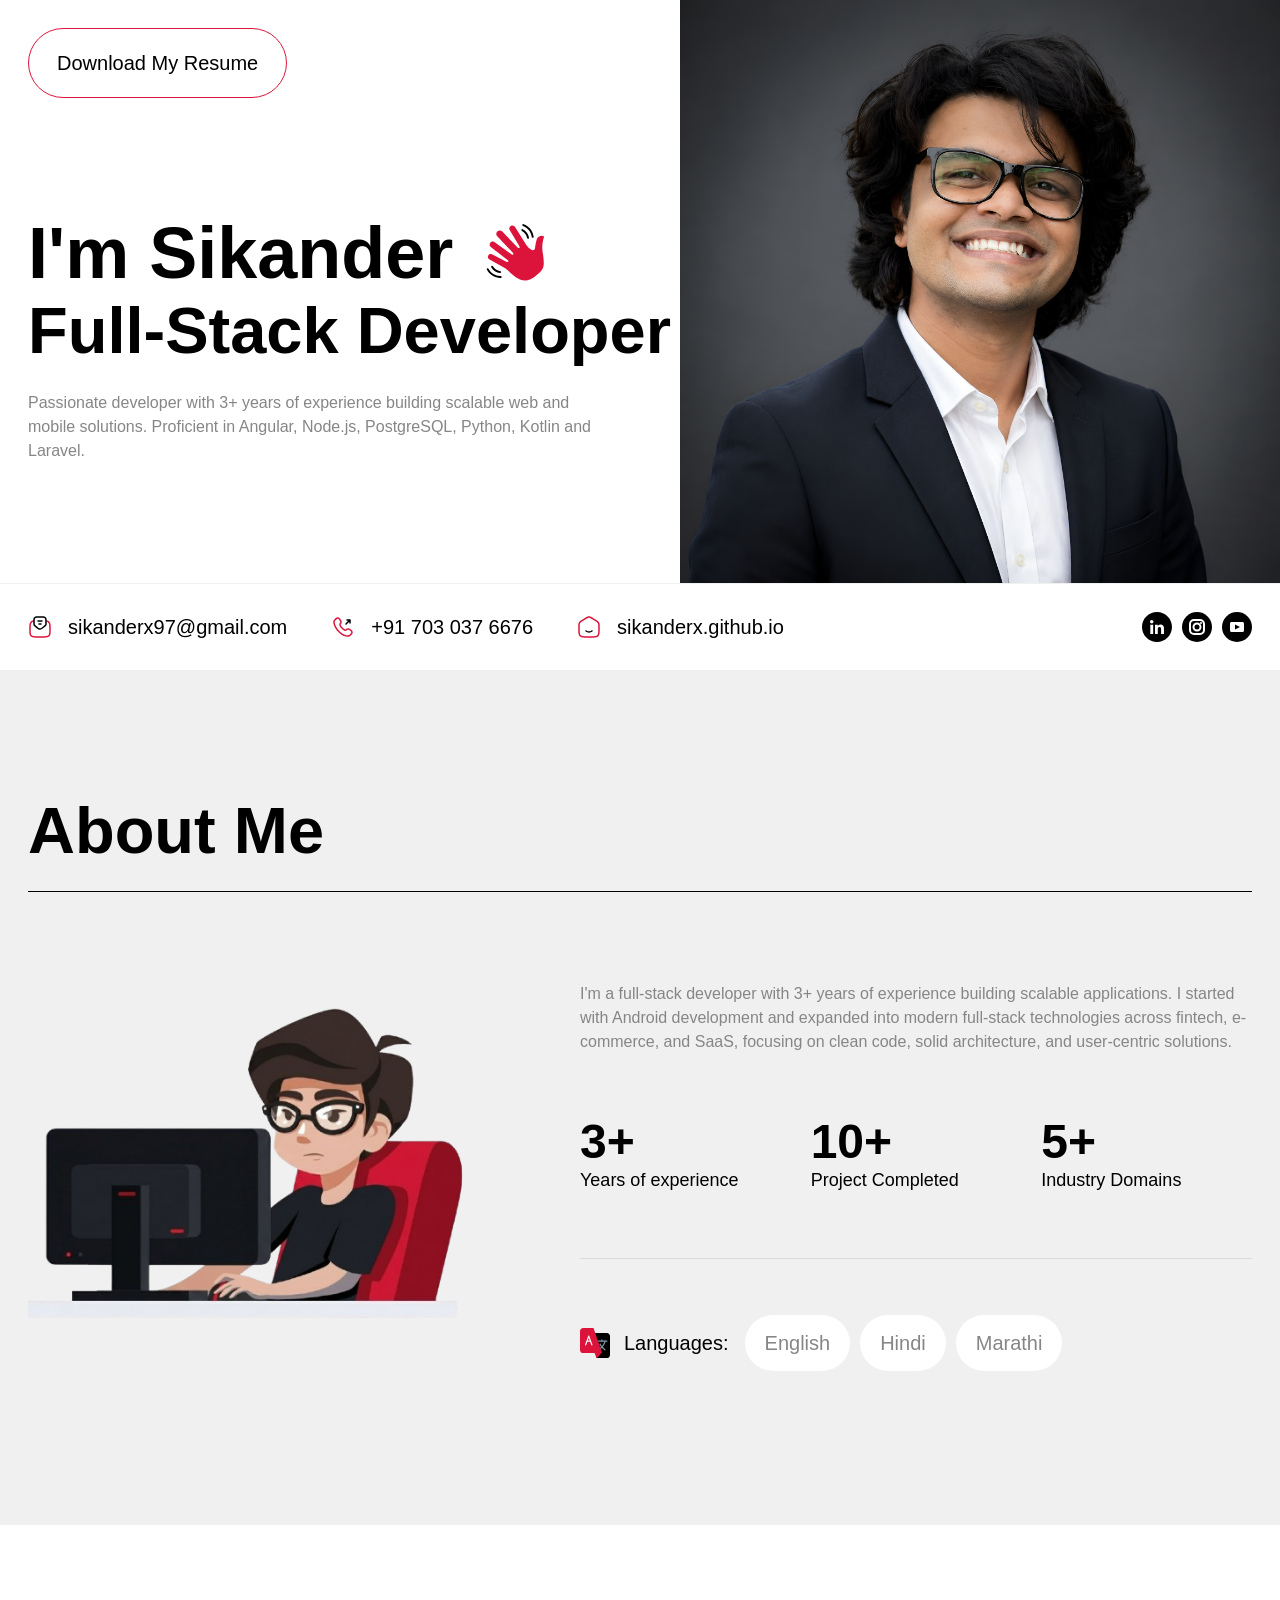
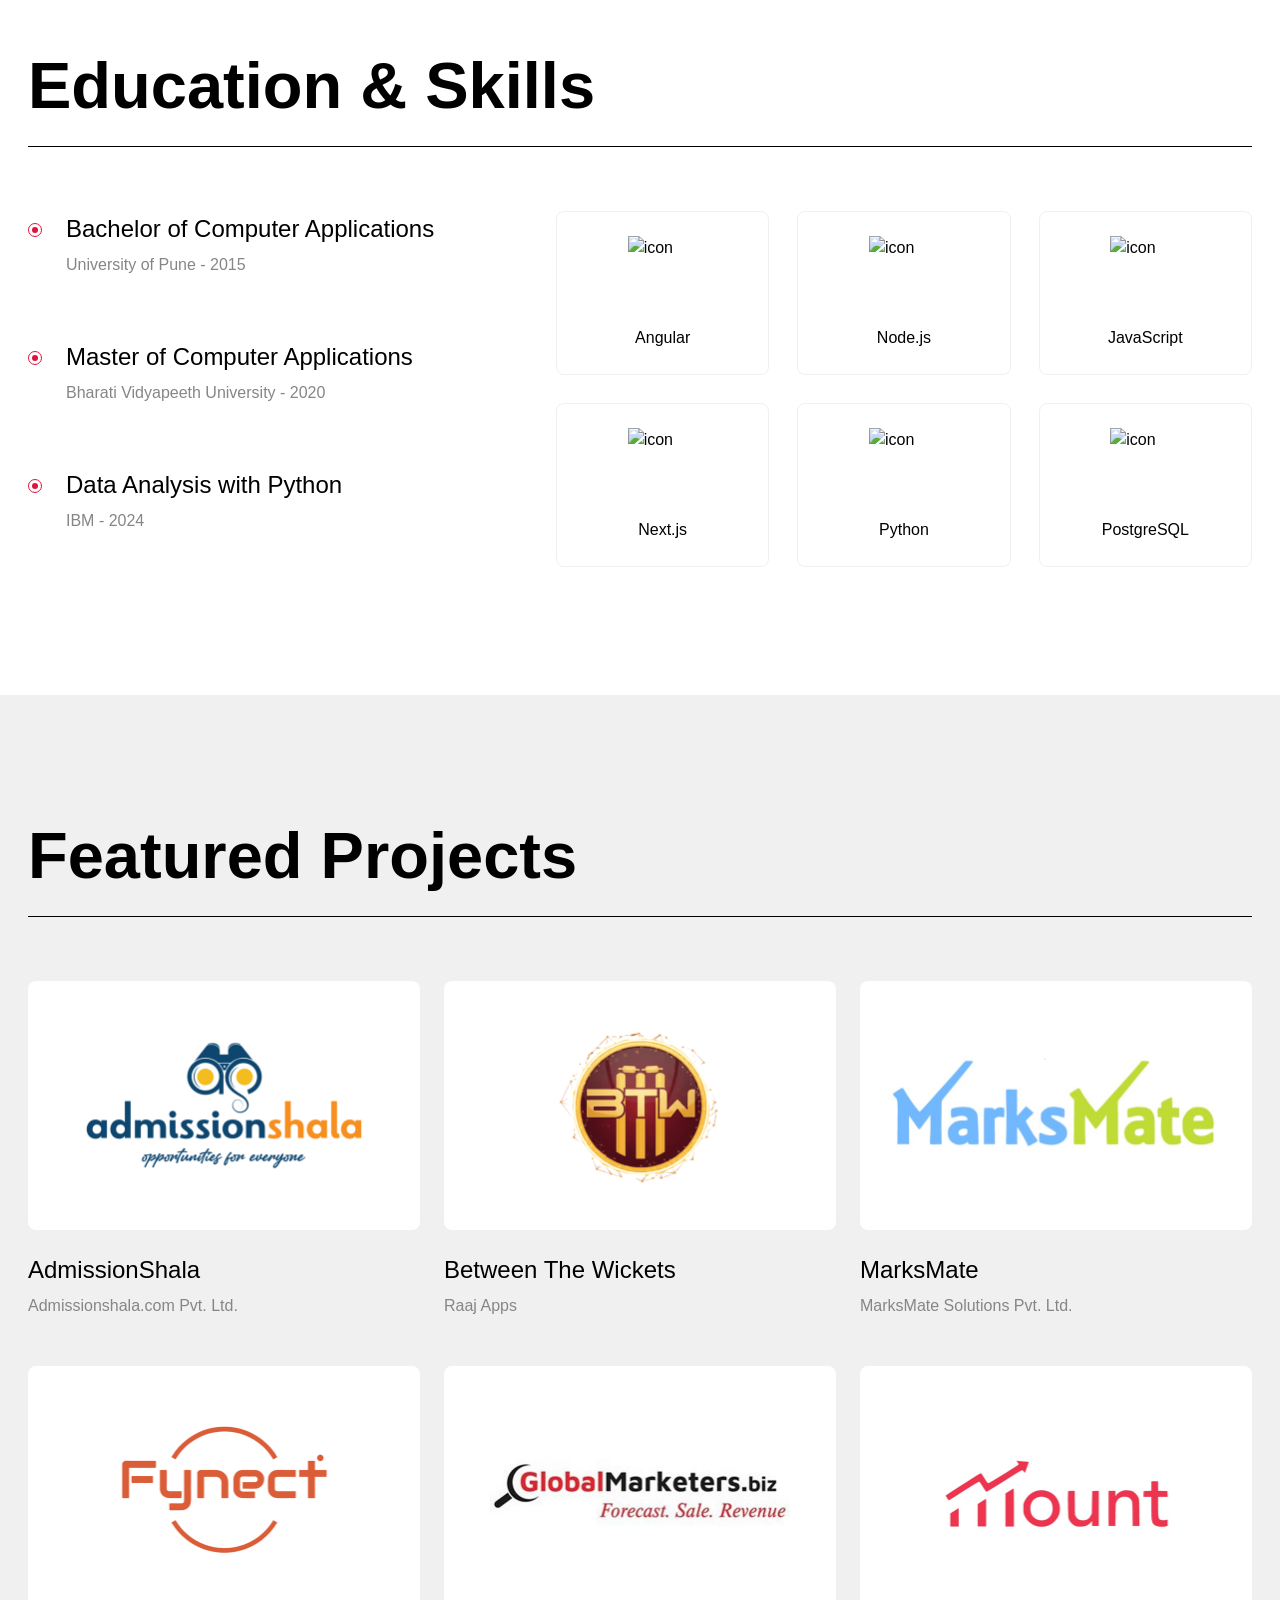
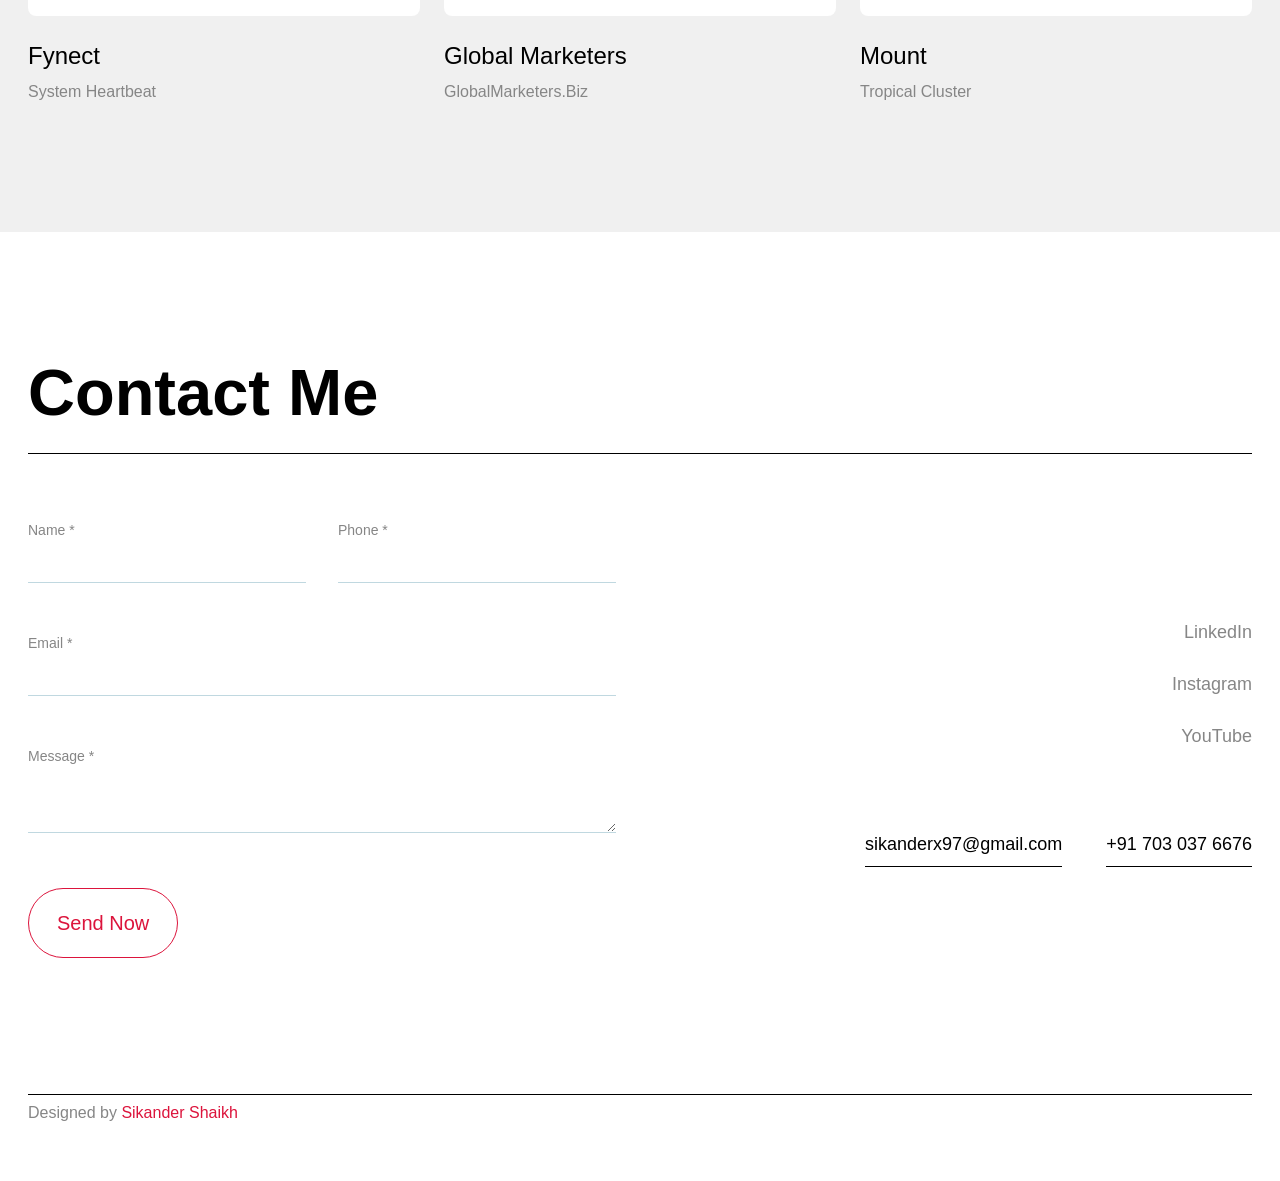
==== commit 0fbfec10: "Updated" ====
--- a/index.html
+++ b/index.html
@@ -3,13 +3,30 @@
 	<title>Sikander Shaikh | Full Stack Developer</title>
 	<meta name="viewport" content="width=device-width, initial-scale=1">
 	<style>@font-face{font-family:'Bricolage Grotesque';font-style:normal;font-weight:300;font-stretch:100%;font-display:swap;src:url(https://fonts.gstatic.com/s/bricolagegrotesque/v9/3y9H6as8bTXq_nANBjzKo3IeZx8z6up5BeSl5jBNz_19PpbpMXuECpwUxJBOm_OJWiawDFXplDs.woff2) format('woff2');unicode-range:U+0102-0103, U+0110-0111, U+0128-0129, U+0168-0169, U+01A0-01A1, U+01AF-01B0, U+0300-0301, U+0303-0304, U+0308-0309, U+0323, U+0329, U+1EA0-1EF9, U+20AB;}@font-face{font-family:'Bricolage Grotesque';font-style:normal;font-weight:300;font-stretch:100%;font-display:swap;src:url(https://fonts.gstatic.com/s/bricolagegrotesque/v9/3y9H6as8bTXq_nANBjzKo3IeZx8z6up5BeSl5jBNz_19PpbpMXuECpwUxJBOm_OJWiawDVXplDs.woff2) format('woff2');unicode-range:U+0100-02BA, U+02BD-02C5, U+02C7-02CC, U+02CE-02D7, U+02DD-02FF, U+0304, U+0308, U+0329, U+1D00-1DBF, U+1E00-1E9F, U+1EF2-1EFF, U+2020, U+20A0-20AB, U+20AD-20C0, U+2113, U+2C60-2C7F, U+A720-A7FF;}@font-face{font-family:'Bricolage Grotesque';font-style:normal;font-weight:300;font-stretch:100%;font-display:swap;src:url(https://fonts.gstatic.com/s/bricolagegrotesque/v9/3y9H6as8bTXq_nANBjzKo3IeZx8z6up5BeSl5jBNz_19PpbpMXuECpwUxJBOm_OJWiawA1Xp.woff2) format('woff2');unicode-range:U+0000-00FF, U+0131, U+0152-0153, U+02BB-02BC, U+02C6, U+02DA, U+02DC, U+0304, U+0308, U+0329, U+2000-206F, U+20AC, U+2122, U+2191, U+2193, U+2212, U+2215, U+FEFF, U+FFFD;}@font-face{font-family:'Bricolage Grotesque';font-style:normal;font-weight:400;font-stretch:100%;font-display:swap;src:url(https://fonts.gstatic.com/s/bricolagegrotesque/v9/3y9H6as8bTXq_nANBjzKo3IeZx8z6up5BeSl5jBNz_19PpbpMXuECpwUxJBOm_OJWiawDFXplDs.woff2) format('woff2');unicode-range:U+0102-0103, U+0110-0111, U+0128-0129, U+0168-0169, U+01A0-01A1, U+01AF-01B0, U+0300-0301, U+0303-0304, U+0308-0309, U+0323, U+0329, U+1EA0-1EF9, U+20AB;}@font-face{font-family:'Bricolage Grotesque';font-style:normal;font-weight:400;font-stretch:100%;font-display:swap;src:url(https://fonts.gstatic.com/s/bricolagegrotesque/v9/3y9H6as8bTXq_nANBjzKo3IeZx8z6up5BeSl5jBNz_19PpbpMXuECpwUxJBOm_OJWiawDVXplDs.woff2) format('woff2');unicode-range:U+0100-02BA, U+02BD-02C5, U+02C7-02CC, U+02CE-02D7, U+02DD-02FF, U+0304, U+0308, U+0329, U+1D00-1DBF, U+1E00-1E9F, U+1EF2-1EFF, U+2020, U+20A0-20AB, U+20AD-20C0, U+2113, U+2C60-2C7F, U+A720-A7FF;}@font-face{font-family:'Bricolage Grotesque';font-style:normal;font-weight:400;font-stretch:100%;font-display:swap;src:url(https://fonts.gstatic.com/s/bricolagegrotesque/v9/3y9H6as8bTXq_nANBjzKo3IeZx8z6up5BeSl5jBNz_19PpbpMXuECpwUxJBOm_OJWiawA1Xp.woff2) format('woff2');unicode-range:U+0000-00FF, U+0131, U+0152-0153, U+02BB-02BC, U+02C6, U+02DA, U+02DC, U+0304, U+0308, U+0329, U+2000-206F, U+20AC, U+2122, U+2191, U+2193, U+2212, U+2215, U+FEFF, U+FFFD;}@font-face{font-family:'Bricolage Grotesque';font-style:normal;font-weight:500;font-stretch:100%;font-display:swap;src:url(https://fonts.gstatic.com/s/bricolagegrotesque/v9/3y9H6as8bTXq_nANBjzKo3IeZx8z6up5BeSl5jBNz_19PpbpMXuECpwUxJBOm_OJWiawDFXplDs.woff2) format('woff2');unicode-range:U+0102-0103, U+0110-0111, U+0128-0129, U+0168-0169, U+01A0-01A1, U+01AF-01B0, U+0300-0301, U+0303-0304, U+0308-0309, U+0323, U+0329, U+1EA0-1EF9, U+20AB;}@font-face{font-family:'Bricolage Grotesque';font-style:normal;font-weight:500;font-stretch:100%;font-display:swap;src:url(https://fonts.gstatic.com/s/bricolagegrotesque/v9/3y9H6as8bTXq_nANBjzKo3IeZx8z6up5BeSl5jBNz_19PpbpMXuECpwUxJBOm_OJWiawDVXplDs.woff2) format('woff2');unicode-range:U+0100-02BA, U+02BD-02C5, U+02C7-02CC, U+02CE-02D7, U+02DD-02FF, U+0304, U+0308, U+0329, U+1D00-1DBF, U+1E00-1E9F, U+1EF2-1EFF, U+2020, U+20A0-20AB, U+20AD-20C0, U+2113, U+2C60-2C7F, U+A720-A7FF;}@font-face{font-family:'Bricolage Grotesque';font-style:normal;font-weight:500;font-stretch:100%;font-display:swap;src:url(https://fonts.gstatic.com/s/bricolagegrotesque/v9/3y9H6as8bTXq_nANBjzKo3IeZx8z6up5BeSl5jBNz_19PpbpMXuECpwUxJBOm_OJWiawA1Xp.woff2) format('woff2');unicode-range:U+0000-00FF, U+0131, U+0152-0153, U+02BB-02BC, U+02C6, U+02DA, U+02DC, U+0304, U+0308, U+0329, U+2000-206F, U+20AC, U+2122, U+2191, U+2193, U+2212, U+2215, U+FEFF, U+FFFD;}@font-face{font-family:'Bricolage Grotesque';font-style:normal;font-weight:600;font-stretch:100%;font-display:swap;src:url(https://fonts.gstatic.com/s/bricolagegrotesque/v9/3y9H6as8bTXq_nANBjzKo3IeZx8z6up5BeSl5jBNz_19PpbpMXuECpwUxJBOm_OJWiawDFXplDs.woff2) format('woff2');unicode-range:U+0102-0103, U+0110-0111, U+0128-0129, U+0168-0169, U+01A0-01A1, U+01AF-01B0, U+0300-0301, U+0303-0304, U+0308-0309, U+0323, U+0329, U+1EA0-1EF9, U+20AB;}@font-face{font-family:'Bricolage Grotesque';font-style:normal;font-weight:600;font-stretch:100%;font-display:swap;src:url(https://fonts.gstatic.com/s/bricolagegrotesque/v9/3y9H6as8bTXq_nANBjzKo3IeZx8z6up5BeSl5jBNz_19PpbpMXuECpwUxJBOm_OJWiawDVXplDs.woff2) format('woff2');unicode-range:U+0100-02BA, U+02BD-02C5, U+02C7-02CC, U+02CE-02D7, U+02DD-02FF, U+0304, U+0308, U+0329, U+1D00-1DBF, U+1E00-1E9F, U+1EF2-1EFF, U+2020, U+20A0-20AB, U+20AD-20C0, U+2113, U+2C60-2C7F, U+A720-A7FF;}@font-face{font-family:'Bricolage Grotesque';font-style:normal;font-weight:600;font-stretch:100%;font-display:swap;src:url(https://fonts.gstatic.com/s/bricolagegrotesque/v9/3y9H6as8bTXq_nANBjzKo3IeZx8z6up5BeSl5jBNz_19PpbpMXuECpwUxJBOm_OJWiawA1Xp.woff2) format('woff2');unicode-range:U+0000-00FF, U+0131, U+0152-0153, U+02BB-02BC, U+02C6, U+02DA, U+02DC, U+0304, U+0308, U+0329, U+2000-206F, U+20AC, U+2122, U+2191, U+2193, U+2212, U+2215, U+FEFF, U+FFFD;}@font-face{font-family:'Bricolage Grotesque';font-style:normal;font-weight:700;font-stretch:100%;font-display:swap;src:url(https://fonts.gstatic.com/s/bricolagegrotesque/v9/3y9H6as8bTXq_nANBjzKo3IeZx8z6up5BeSl5jBNz_19PpbpMXuECpwUxJBOm_OJWiawDFXplDs.woff2) format('woff2');unicode-range:U+0102-0103, U+0110-0111, U+0128-0129, U+0168-0169, U+01A0-01A1, U+01AF-01B0, U+0300-0301, U+0303-0304, U+0308-0309, U+0323, U+0329, U+1EA0-1EF9, U+20AB;}@font-face{font-family:'Bricolage Grotesque';font-style:normal;font-weight:700;font-stretch:100%;font-display:swap;src:url(https://fonts.gstatic.com/s/bricolagegrotesque/v9/3y9H6as8bTXq_nANBjzKo3IeZx8z6up5BeSl5jBNz_19PpbpMXuECpwUxJBOm_OJWiawDVXplDs.woff2) format('woff2');unicode-range:U+0100-02BA, U+02BD-02C5, U+02C7-02CC, U+02CE-02D7, U+02DD-02FF, U+0304, U+0308, U+0329, U+1D00-1DBF, U+1E00-1E9F, U+1EF2-1EFF, U+2020, U+20A0-20AB, U+20AD-20C0, U+2113, U+2C60-2C7F, U+A720-A7FF;}@font-face{font-family:'Bricolage Grotesque';font-style:normal;font-weight:700;font-stretch:100%;font-display:swap;src:url(https://fonts.gstatic.com/s/bricolagegrotesque/v9/3y9H6as8bTXq_nANBjzKo3IeZx8z6up5BeSl5jBNz_19PpbpMXuECpwUxJBOm_OJWiawA1Xp.woff2) format('woff2');unicode-range:U+0000-00FF, U+0131, U+0152-0153, U+02BB-02BC, U+02C6, U+02DA, U+02DC, U+0304, U+0308, U+0329, U+2000-206F, U+20AC, U+2122, U+2191, U+2193, U+2212, U+2215, U+FEFF, U+FFFD;}</style>
-<style>@layer properties;@layer theme,base,components,utilities;@layer theme{:root{--font-sans: ui-sans-serif, system-ui, sans-serif, "Apple Color Emoji", "Segoe UI Emoji", "Segoe UI Symbol", "Noto Color Emoji";--font-mono: ui-monospace, SFMono-Regular, Menlo, Monaco, Consolas, "Liberation Mono", "Courier New", monospace;--color-black: #000;--color-white: #fff;--spacing: .25rem;--container-md: 28rem;--container-lg: 32rem;--container-xl: 36rem;--container-2xl: 42rem;--text-sm: .875rem;--text-sm--line-height: calc(1.25 / .875);--text-base: 1rem;--text-base--line-height: 1.5 ;--text-lg: 1.125rem;--text-lg--line-height: calc(1.75 / 1.125);--text-xl: 1.25rem;--text-xl--line-height: calc(1.75 / 1.25);--text-2xl: 1.5rem;--text-2xl--line-height: calc(2 / 1.5);--text-3xl: 1.875rem;--text-3xl--line-height: 1.2 ;--text-4xl: 2.25rem;--text-4xl--line-height: calc(2.5 / 2.25);--text-5xl: 3rem;--text-5xl--line-height: 1;--text-6xl: 3.75rem;--text-6xl--line-height: 1;--text-7xl: 4.5rem;--text-7xl--line-height: 1;--font-weight-normal: 400;--font-weight-medium: 500;--font-weight-semibold: 600;--font-weight-bold: 700;--leading-tight: 1.25;--leading-relaxed: 1.625;--radius-lg: .5rem;--blur-xs: 4px;--default-transition-duration: .15s;--default-transition-timing-function: cubic-bezier(.4, 0, .2, 1);--default-font-family: var(--font-sans);--default-mono-font-family: var(--font-mono);--color-primary: #DC143C;--color-secondary: #868686;--color-softGray: #F0F0F0;--color-mistGray: #D7DCDD;--color-gray: #C0D8E0}}@layer base{*,:after,:before{box-sizing:border-box;margin:0;padding:0;border:0 solid}html{line-height:1.5;-webkit-text-size-adjust:100%;tab-size:4;font-family:var(--default-font-family, ui-sans-serif, system-ui, sans-serif, "Apple Color Emoji", "Segoe UI Emoji", "Segoe UI Symbol", "Noto Color Emoji");font-feature-settings:var(--default-font-feature-settings, normal);font-variation-settings:var(--default-font-variation-settings, normal);-webkit-tap-highlight-color:transparent}h1,h2,h3,h4,h5,h6{font-size:inherit;font-weight:inherit}a{color:inherit;-webkit-text-decoration:inherit;text-decoration:inherit}img,svg{display:block;vertical-align:middle}img{max-width:100%;height:auto}button,input,textarea{font:inherit;font-feature-settings:inherit;font-variation-settings:inherit;letter-spacing:inherit;color:inherit;border-radius:0;background-color:transparent;opacity:1}textarea{resize:vertical}button,input:where([type=button],[type=reset],[type=submit]){appearance:button}}@layer utilities{.absolute{position:absolute}.relative{position:relative}.top-0{top:calc(var(--spacing) * 0)}.top-3{top:calc(var(--spacing) * 3)}.right-0{right:calc(var(--spacing) * 0)}.left-0{left:calc(var(--spacing) * 0)}.z-1{z-index:1}.z-10{z-index:10}.z-999{z-index:999}.container{width:100%}@media(width>=425px){.container{max-width:425px}}@media(width>=40rem){.container{max-width:40rem}}@media(width>=48rem){.container{max-width:48rem}}@media(width>=64rem){.container{max-width:64rem}}@media(width>=80rem){.container{max-width:80rem}}@media(width>=96rem){.container{max-width:96rem}}.mx-auto{margin-inline:auto}.mt-2\.5{margin-top:calc(var(--spacing) * 2.5)}.mb-1{margin-bottom:calc(var(--spacing) * 1)}.mb-2{margin-bottom:calc(var(--spacing) * 2)}.mb-8{margin-bottom:calc(var(--spacing) * 8)}.mb-9{margin-bottom:calc(var(--spacing) * 9)}.block{display:block}.flex{display:flex}.grid{display:grid}.hidden{display:none}.h-1\.5{height:calc(var(--spacing) * 1.5)}.h-3\.5{height:calc(var(--spacing) * 3.5)}.h-40{height:calc(var(--spacing) * 40)}.h-\[440px\]{height:440px}.h-auto{height:auto}.h-full{height:100%}.h-px{height:1px}.min-h-\[24px\]{min-height:24px}.w-1\.5{width:calc(var(--spacing) * 1.5)}.w-1\/2{width:50%}.w-3\.5{width:calc(var(--spacing) * 3.5)}.w-\[440px\]{width:440px}.w-fit{width:fit-content}.w-full{width:100%}.w-px{width:1px}.max-w-2xl{max-width:var(--container-2xl)}.max-w-md{max-width:var(--container-md)}.min-w-\[24px\]{min-width:24px}.flex-1{flex:1}.flex-grow{flex-grow:1}.-translate-x-1\/2{--tw-translate-x: -50% ;translate:var(--tw-translate-x) var(--tw-translate-y)}.transform{transform:var(--tw-rotate-x,) var(--tw-rotate-y,) var(--tw-rotate-z,) var(--tw-skew-x,) var(--tw-skew-y,)}.cursor-pointer{cursor:pointer}.grid-cols-1{grid-template-columns:repeat(1,minmax(0,1fr))}.grid-cols-2{grid-template-columns:repeat(2,minmax(0,1fr))}.grid-cols-3{grid-template-columns:repeat(3,minmax(0,1fr))}.flex-col{flex-direction:column}.flex-row{flex-direction:row}.flex-wrap{flex-wrap:wrap}.items-center{align-items:center}.items-end{align-items:flex-end}.items-start{align-items:flex-start}.justify-between{justify-content:space-between}.justify-center{justify-content:center}.gap-0{gap:calc(var(--spacing) * 0)}.gap-1\.5{gap:calc(var(--spacing) * 1.5)}.gap-2{gap:calc(var(--spacing) * 2)}.gap-2\.5{gap:calc(var(--spacing) * 2.5)}.gap-3{gap:calc(var(--spacing) * 3)}.gap-3\.5{gap:calc(var(--spacing) * 3.5)}.gap-4{gap:calc(var(--spacing) * 4)}.gap-5{gap:calc(var(--spacing) * 5)}.gap-6{gap:calc(var(--spacing) * 6)}.gap-7{gap:calc(var(--spacing) * 7)}.gap-8{gap:calc(var(--spacing) * 8)}.gap-10{gap:calc(var(--spacing) * 10)}.gap-12{gap:calc(var(--spacing) * 12)}.gap-x-6{column-gap:calc(var(--spacing) * 6)}.gap-y-6{row-gap:calc(var(--spacing) * 6)}.overflow-hidden{overflow:hidden}.rounded-full{border-radius:calc(infinity * 1px)}.rounded-lg{border-radius:var(--radius-lg)}.border,.border-1{border-style:var(--tw-border-style);border-width:1px}.border-t{border-top-style:var(--tw-border-style);border-top-width:1px}.border-b{border-bottom-style:var(--tw-border-style);border-bottom-width:1px}.border-black{border-color:var(--color-black)}.border-mistGray{border-color:var(--color-mistGray)}.border-primary{border-color:var(--color-primary)}.border-softGray{border-color:var(--color-softGray)}.bg-black{background-color:var(--color-black)}.bg-primary{background-color:var(--color-primary)}.bg-primary\/15{background-color:color-mix(in srgb,#DC143C 15%,transparent)}@supports (color: color-mix(in lab,red,red)){.bg-primary\/15{background-color:color-mix(in oklab,var(--color-primary) 15%,transparent)}}.bg-softGray{background-color:var(--color-softGray)}.bg-white{background-color:var(--color-white)}.object-cover{object-fit:cover}.p-4{padding:calc(var(--spacing) * 4)}.p-5{padding:calc(var(--spacing) * 5)}.px-4{padding-inline:calc(var(--spacing) * 4)}.py-2{padding-block:calc(var(--spacing) * 2)}.py-6{padding-block:calc(var(--spacing) * 6)}.py-7{padding-block:calc(var(--spacing) * 7)}.py-10{padding-block:calc(var(--spacing) * 10)}.py-16{padding-block:calc(var(--spacing) * 16)}.pt-8{padding-top:calc(var(--spacing) * 8)}.pt-10{padding-top:calc(var(--spacing) * 10)}.pt-16{padding-top:calc(var(--spacing) * 16)}.pt-35{padding-top:calc(var(--spacing) * 35)}.pb-3{padding-bottom:calc(var(--spacing) * 3)}.pb-7{padding-bottom:calc(var(--spacing) * 7)}.pb-12{padding-bottom:calc(var(--spacing) * 12)}.pb-20{padding-bottom:calc(var(--spacing) * 20)}.pl-4{padding-left:calc(var(--spacing) * 4)}.pl-8{padding-left:calc(var(--spacing) * 8)}.text-base{font-size:var(--text-base);line-height:var(--tw-leading, var(--text-base--line-height))}.text-lg{font-size:var(--text-lg);line-height:var(--tw-leading, var(--text-lg--line-height))}.text-sm{font-size:var(--text-sm);line-height:var(--tw-leading, var(--text-sm--line-height))}.text-xl{font-size:var(--text-xl);line-height:var(--tw-leading, var(--text-xl--line-height))}.leading-relaxed{--tw-leading: var(--leading-relaxed);line-height:var(--leading-relaxed)}.font-bold{--tw-font-weight: var(--font-weight-bold);font-weight:var(--font-weight-bold)}.font-medium{--tw-font-weight: var(--font-weight-medium);font-weight:var(--font-weight-medium)}.font-normal{--tw-font-weight: var(--font-weight-normal);font-weight:var(--font-weight-normal)}.text-black{color:var(--color-black)}.text-primary{color:var(--color-primary)}.text-secondary{color:var(--color-secondary)}.backdrop-blur-xs{--tw-backdrop-blur: blur(var(--blur-xs));-webkit-backdrop-filter:var(--tw-backdrop-blur,) var(--tw-backdrop-brightness,) var(--tw-backdrop-contrast,) var(--tw-backdrop-grayscale,) var(--tw-backdrop-hue-rotate,) var(--tw-backdrop-invert,) var(--tw-backdrop-opacity,) var(--tw-backdrop-saturate,) var(--tw-backdrop-sepia,);backdrop-filter:var(--tw-backdrop-blur,) var(--tw-backdrop-brightness,) var(--tw-backdrop-contrast,) var(--tw-backdrop-grayscale,) var(--tw-backdrop-hue-rotate,) var(--tw-backdrop-invert,) var(--tw-backdrop-opacity,) var(--tw-backdrop-saturate,) var(--tw-backdrop-sepia,)}.transition-colors{transition-property:color,background-color,border-color,outline-color,text-decoration-color,fill,stroke,--tw-gradient-from,--tw-gradient-via,--tw-gradient-to;transition-timing-function:var(--tw-ease, var(--default-transition-timing-function));transition-duration:var(--tw-duration, var(--default-transition-duration))}.duration-300{--tw-duration: .3s;transition-duration:.3s}@media(hover:hover){.group-hover\:flex:is(:where(.group):hover *){display:flex}}@media(hover:hover){.group-hover\:text-white:is(:where(.group):hover *){color:var(--color-white)}}@media(hover:hover){.hover\:border-primary:hover{border-color:var(--color-primary)}}@media(hover:hover){.hover\:text-primary:hover{color:var(--color-primary)}}@media(hover:hover){.hover\:underline:hover{text-decoration-line:underline}}@media(hover:hover){.hover\:opacity-80:hover{opacity:80%}}@media(width>=425px){.xs\:grid-cols-3{grid-template-columns:repeat(3,minmax(0,1fr))}}@media(width>=40rem){.sm\:grid-cols-2{grid-template-columns:repeat(2,minmax(0,1fr))}}@media(width>=40rem){.sm\:grid-cols-3{grid-template-columns:repeat(3,minmax(0,1fr))}}@media(width>=40rem){.sm\:flex-row{flex-direction:row}}@media(width>=40rem){.sm\:items-start{align-items:flex-start}}@media(width>=40rem){.sm\:gap-8{gap:calc(var(--spacing) * 8)}}@media(width>=40rem){.sm\:gap-10{gap:calc(var(--spacing) * 10)}}@media(width>=40rem){.sm\:gap-12{gap:calc(var(--spacing) * 12)}}@media(width>=40rem){.sm\:px-5{padding-inline:calc(var(--spacing) * 5)}}@media(width>=40rem){.sm\:py-3{padding-block:calc(var(--spacing) * 3)}}@media(width>=40rem){.sm\:py-14{padding-block:calc(var(--spacing) * 14)}}@media(width>=40rem){.sm\:pl-0{padding-left:calc(var(--spacing) * 0)}}@media(width>=40rem){.sm\:text-lg{font-size:var(--text-lg);line-height:var(--tw-leading, var(--text-lg--line-height))}}@media(width>=48rem){.md\:mb-16{margin-bottom:calc(var(--spacing) * 16)}}@media(width>=48rem){.md\:grid-cols-2{grid-template-columns:repeat(2,minmax(0,1fr))}}@media(width>=48rem){.md\:flex-col{flex-direction:column}}@media(width>=48rem){.md\:items-end{align-items:flex-end}}@media(width>=48rem){.md\:justify-end{justify-content:flex-end}}@media(width>=48rem){.md\:justify-start{justify-content:flex-start}}@media(width>=48rem){.md\:gap-2\.5{gap:calc(var(--spacing) * 2.5)}}@media(width>=48rem){.md\:gap-4{gap:calc(var(--spacing) * 4)}}@media(width>=48rem){.md\:gap-5{gap:calc(var(--spacing) * 5)}}@media(width>=48rem){.md\:gap-6{gap:calc(var(--spacing) * 6)}}@media(width>=48rem){.md\:gap-7{gap:calc(var(--spacing) * 7)}}@media(width>=48rem){.md\:gap-20{gap:calc(var(--spacing) * 20)}}@media(width>=48rem){.md\:px-5{padding-inline:calc(var(--spacing) * 5)}}@media(width>=48rem){.md\:px-7{padding-inline:calc(var(--spacing) * 7)}}@media(width>=48rem){.md\:py-3\.5{padding-block:calc(var(--spacing) * 3.5)}}@media(width>=48rem){.md\:py-5{padding-block:calc(var(--spacing) * 5)}}@media(width>=48rem){.md\:py-7{padding-block:calc(var(--spacing) * 7)}}@media(width>=48rem){.md\:py-32{padding-block:calc(var(--spacing) * 32)}}@media(width>=48rem){.md\:pt-32{padding-top:calc(var(--spacing) * 32)}}@media(width>=48rem){.md\:pt-40{padding-top:calc(var(--spacing) * 40)}}@media(width>=48rem){.md\:text-base{font-size:var(--text-base);line-height:var(--tw-leading, var(--text-base--line-height))}}@media(width>=48rem){.md\:text-lg{font-size:var(--text-lg);line-height:var(--tw-leading, var(--text-lg--line-height))}}@media(width>=64rem){.lg\:block{display:block}}@media(width>=64rem){.lg\:flex{display:flex}}@media(width>=64rem){.lg\:hidden{display:none}}@media(width>=64rem){.lg\:max-w-2xl{max-width:var(--container-2xl)}}@media(width>=64rem){.lg\:max-w-md{max-width:var(--container-md)}}@media(width>=64rem){.lg\:flex-row{flex-direction:row}}@media(width>=64rem){.lg\:gap-4{gap:calc(var(--spacing) * 4)}}@media(width>=64rem){.lg\:gap-11{gap:calc(var(--spacing) * 11)}}@media(width>=64rem){.lg\:pb-30{padding-bottom:calc(var(--spacing) * 30)}}@media(width>=64rem){.lg\:pl-7{padding-left:calc(var(--spacing) * 7)}}@media(width>=64rem){.lg\:text-lg{font-size:var(--text-lg);line-height:var(--tw-leading, var(--text-lg--line-height))}}@media(width>=80rem){.xl\:mb-16{margin-bottom:calc(var(--spacing) * 16)}}@media(width>=80rem){.xl\:max-w-xl{max-width:var(--container-xl)}}@media(width>=80rem){.xl\:gap-2{gap:calc(var(--spacing) * 2)}}@media(width>=80rem){.xl\:gap-6{gap:calc(var(--spacing) * 6)}}@media(width>=80rem){.xl\:gap-7{gap:calc(var(--spacing) * 7)}}@media(width>=80rem){.xl\:gap-8{gap:calc(var(--spacing) * 8)}}@media(width>=80rem){.xl\:gap-20{gap:calc(var(--spacing) * 20)}}@media(width>=80rem){.xl\:gap-y-12{row-gap:calc(var(--spacing) * 12)}}@media(width>=80rem){.xl\:p-6{padding:calc(var(--spacing) * 6)}}@media(width>=80rem){.xl\:py-16{padding-block:calc(var(--spacing) * 16)}}@media(width>=80rem){.xl\:py-32{padding-block:calc(var(--spacing) * 32)}}@media(width>=80rem){.xl\:pt-14{padding-top:calc(var(--spacing) * 14)}}@media(width>=80rem){.xl\:pt-16{padding-top:calc(var(--spacing) * 16)}}@media(width>=80rem){.xl\:pt-52{padding-top:calc(var(--spacing) * 52)}}@media(width>=80rem){.xl\:text-xl{font-size:var(--text-xl);line-height:var(--tw-leading, var(--text-xl--line-height))}}@media(width>=96rem){.\32xl\:h-171\.5{height:calc(var(--spacing) * 171.5)}}@media(width>=96rem){.\32xl\:w-187\.5{width:calc(var(--spacing) * 187.5)}}}html{scroll-behavior:smooth}body{margin:0;padding:0;height:100%;font-family:Bricolage Grotesque,sans-serif}button:before{content:"";position:absolute;bottom:0;left:0;width:100%;height:0%;background-color:#dc143c;transition:height .3s ease;z-index:0}button:hover:before{height:100%}.wave{animation-name:wave-animation;animation-duration:2.5s;animation-iteration-count:infinite;transform-origin:70% 70%;display:inline-block}@keyframes wave-animation{0%{transform:rotate(0)}10%{transform:rotate(14deg)}20%{transform:rotate(-8deg)}30%{transform:rotate(14deg)}40%{transform:rotate(-4deg)}50%{transform:rotate(10deg)}60%{transform:rotate(0)}to{transform:rotate(0)}}@layer utilities{.container{margin-inline:auto;margin-top:calc(var(--spacing) * 0);margin-bottom:calc(var(--spacing) * 0);width:100%;max-width:80rem;padding-inline:calc(var(--spacing) * 5);padding-block:calc(var(--spacing) * 0)}@media(width>=40rem){.container{padding-inline:calc(var(--spacing) * 7)}}.label{font-size:var(--text-sm);line-height:var(--tw-leading, var(--text-sm--line-height));--tw-font-weight: var(--font-weight-normal);font-weight:var(--font-weight-normal);color:var(--color-secondary)}.input{width:100%;border-bottom-style:var(--tw-border-style);border-bottom-width:1px;border-color:var(--color-gray);padding-block:calc(var(--spacing) * 2)}.input:focus{border-color:var(--color-primary)}.input:focus{--tw-outline-style: none;outline-style:none}}@layer base{h1{font-size:var(--text-4xl);line-height:var(--tw-leading, var(--text-4xl--line-height));--tw-leading: var(--leading-tight);line-height:var(--leading-tight);--tw-font-weight: var(--font-weight-semibold);font-weight:var(--font-weight-semibold)}@media(width>=48rem){h1{font-size:var(--text-5xl);line-height:var(--tw-leading, var(--text-5xl--line-height))}}@media(width>=80rem){h1{font-size:var(--text-7xl);line-height:var(--tw-leading, var(--text-7xl--line-height))}}@media(width>=96rem){h1{font-size:85px}}h2{font-size:var(--text-3xl);line-height:var(--tw-leading, var(--text-3xl--line-height));--tw-font-weight: var(--font-weight-semibold);font-weight:var(--font-weight-semibold)}@media(width>=48rem){h2{font-size:var(--text-5xl);line-height:var(--tw-leading, var(--text-5xl--line-height))}}@media(width>=64rem){h2{font-size:var(--text-6xl);line-height:var(--tw-leading, var(--text-6xl--line-height))}}@media(width>=80rem){h2{font-size:65px}}h3{font-size:var(--text-2xl);line-height:var(--tw-leading, var(--text-2xl--line-height));--tw-font-weight: var(--font-weight-semibold);font-weight:var(--font-weight-semibold)}@media(width>=48rem){h3{font-size:var(--text-3xl);line-height:var(--tw-leading, var(--text-3xl--line-height))}}@media(width>=64rem){h3{font-size:var(--text-4xl);line-height:var(--tw-leading, var(--text-4xl--line-height))}}@media(width>=80rem){h3{font-size:var(--text-5xl);line-height:var(--tw-leading, var(--text-5xl--line-height))}}h4{font-size:var(--text-4xl);line-height:var(--tw-leading, var(--text-4xl--line-height))}h5{font-size:var(--text-xl);line-height:var(--tw-leading, var(--text-xl--line-height))}@media(width>=80rem){h5{font-size:var(--text-2xl);line-height:var(--tw-leading, var(--text-2xl--line-height))}}h6{font-size:var(--text-sm);line-height:var(--tw-leading, var(--text-sm--line-height))}@media(width>=48rem){h6{font-size:var(--text-base);line-height:var(--tw-leading, var(--text-base--line-height))}}@media(width>=80rem){h6{font-size:var(--text-xl);line-height:var(--tw-leading, var(--text-xl--line-height))}}p{font-size:var(--text-base);line-height:var(--tw-leading, var(--text-base--line-height));color:var(--color-secondary)}}@media print{body{background:#fff!important;color:#000!important}header,footer,.navbar,.no-print{display:none!important}*{box-shadow:none!important;background:transparent!important}html,body{height:auto;overflow:visible}.hero-section{padding-top:35px}}@property --tw-translate-x{syntax: "*"; inherits: false; initial-value: 0;}@property --tw-translate-y{syntax: "*"; inherits: false; initial-value: 0;}@property --tw-translate-z{syntax: "*"; inherits: false; initial-value: 0;}@property --tw-rotate-x{syntax: "*"; inherits: false;}@property --tw-rotate-y{syntax: "*"; inherits: false;}@property --tw-rotate-z{syntax: "*"; inherits: false;}@property --tw-skew-x{syntax: "*"; inherits: false;}@property --tw-skew-y{syntax: "*"; inherits: false;}@property --tw-space-y-reverse{syntax: "*"; inherits: false; initial-value: 0;}@property --tw-border-style{syntax: "*"; inherits: false; initial-value: solid;}@property --tw-gradient-position{syntax: "*"; inherits: false;}@property --tw-gradient-from{syntax: "<color>"; inherits: false; initial-value: #0000;}@property --tw-gradient-via{syntax: "<color>"; inherits: false; initial-value: #0000;}@property --tw-gradient-to{syntax: "<color>"; inherits: false; initial-value: #0000;}@property --tw-gradient-stops{syntax: "*"; inherits: false;}@property --tw-gradient-via-stops{syntax: "*"; inherits: false;}@property --tw-gradient-from-position{syntax: "<length-percentage>"; inherits: false; initial-value: 0%;}@property --tw-gradient-via-position{syntax: "<length-percentage>"; inherits: false; initial-value: 50%;}@property --tw-gradient-to-position{syntax: "<length-percentage>"; inherits: false; initial-value: 100%;}@property --tw-leading{syntax: "*"; inherits: false;}@property --tw-font-weight{syntax: "*"; inherits: false;}@property --tw-shadow{syntax: "*"; inherits: false; initial-value: 0 0 #0000;}@property --tw-shadow-color{syntax: "*"; inherits: false;}@property --tw-shadow-alpha{syntax: "<percentage>"; inherits: false; initial-value: 100%;}@property --tw-inset-shadow{syntax: "*"; inherits: false; initial-value: 0 0 #0000;}@property --tw-inset-shadow-color{syntax: "*"; inherits: false;}@property --tw-inset-shadow-alpha{syntax: "<percentage>"; inherits: false; initial-value: 100%;}@property --tw-ring-color{syntax: "*"; inherits: false;}@property --tw-ring-shadow{syntax: "*"; inherits: false; initial-value: 0 0 #0000;}@property --tw-inset-ring-color{syntax: "*"; inherits: false;}@property --tw-inset-ring-shadow{syntax: "*"; inherits: false; initial-value: 0 0 #0000;}@property --tw-ring-inset{syntax: "*"; inherits: false;}@property --tw-ring-offset-width{syntax: "<length>"; inherits: false; initial-value: 0px;}@property --tw-ring-offset-color{syntax: "*"; inherits: false; initial-value: #fff;}@property --tw-ring-offset-shadow{syntax: "*"; inherits: false; initial-value: 0 0 #0000;}@property --tw-backdrop-blur{syntax: "*"; inherits: false;}@property --tw-backdrop-brightness{syntax: "*"; inherits: false;}@property --tw-backdrop-contrast{syntax: "*"; inherits: false;}@property --tw-backdrop-grayscale{syntax: "*"; inherits: false;}@property --tw-backdrop-hue-rotate{syntax: "*"; inherits: false;}@property --tw-backdrop-invert{syntax: "*"; inherits: false;}@property --tw-backdrop-opacity{syntax: "*"; inherits: false;}@property --tw-backdrop-saturate{syntax: "*"; inherits: false;}@property --tw-backdrop-sepia{syntax: "*"; inherits: false;}@property --tw-duration{syntax: "*"; inherits: false;}@layer properties{@supports ((-webkit-hyphens: none) and (not (margin-trim: inline))) or ((-moz-orient: inline) and (not (color:rgb(from red r g b)))){*,:before,:after{--tw-translate-x: 0;--tw-translate-y: 0;--tw-translate-z: 0;--tw-rotate-x: initial;--tw-rotate-y: initial;--tw-rotate-z: initial;--tw-skew-x: initial;--tw-skew-y: initial;--tw-space-y-reverse: 0;--tw-border-style: solid;--tw-gradient-position: initial;--tw-gradient-from: #0000;--tw-gradient-via: #0000;--tw-gradient-to: #0000;--tw-gradient-stops: initial;--tw-gradient-via-stops: initial;--tw-gradient-from-position: 0%;--tw-gradient-via-position: 50%;--tw-gradient-to-position: 100%;--tw-leading: initial;--tw-font-weight: initial;--tw-shadow: 0 0 #0000;--tw-shadow-color: initial;--tw-shadow-alpha: 100%;--tw-inset-shadow: 0 0 #0000;--tw-inset-shadow-color: initial;--tw-inset-shadow-alpha: 100%;--tw-ring-color: initial;--tw-ring-shadow: 0 0 #0000;--tw-inset-ring-color: initial;--tw-inset-ring-shadow: 0 0 #0000;--tw-ring-inset: initial;--tw-ring-offset-width: 0px;--tw-ring-offset-color: #fff;--tw-ring-offset-shadow: 0 0 #0000;--tw-backdrop-blur: initial;--tw-backdrop-brightness: initial;--tw-backdrop-contrast: initial;--tw-backdrop-grayscale: initial;--tw-backdrop-hue-rotate: initial;--tw-backdrop-invert: initial;--tw-backdrop-opacity: initial;--tw-backdrop-saturate: initial;--tw-backdrop-sepia: initial;--tw-duration: initial}}}
+	<script type="application/ld+json">
+		{
+			"@context": "https://schema.org",
+			"@type": "Organization",
+			"name": "Sikander Shaikh",
+			"url": "https://sikanderx.github.io",
+			"logo": "https://sikanderx.github.io/logo.png",
+			"sameAs": [
+				"https://www.facebook.com/sikanderx97",
+				"https://www.instagram.com/sikanderx97",
+				"https://www.linkedin.com/in/sikanderx",
+				"https://x.com/sikanderx"
+			]
+		}
+	</script>
+<style>@layer properties;@layer theme,base,components,utilities;@layer theme{:root{--font-sans: ui-sans-serif, system-ui, sans-serif, "Apple Color Emoji", "Segoe UI Emoji", "Segoe UI Symbol", "Noto Color Emoji";--font-mono: ui-monospace, SFMono-Regular, Menlo, Monaco, Consolas, "Liberation Mono", "Courier New", monospace;--color-black: #000;--color-white: #fff;--spacing: .25rem;--container-md: 28rem;--container-lg: 32rem;--container-xl: 36rem;--container-2xl: 42rem;--text-sm: .875rem;--text-sm--line-height: calc(1.25 / .875);--text-base: 1rem;--text-base--line-height: 1.5 ;--text-lg: 1.125rem;--text-lg--line-height: calc(1.75 / 1.125);--text-xl: 1.25rem;--text-xl--line-height: calc(1.75 / 1.25);--text-2xl: 1.5rem;--text-2xl--line-height: calc(2 / 1.5);--text-3xl: 1.875rem;--text-3xl--line-height: 1.2 ;--text-4xl: 2.25rem;--text-4xl--line-height: calc(2.5 / 2.25);--text-5xl: 3rem;--text-5xl--line-height: 1;--text-6xl: 3.75rem;--text-6xl--line-height: 1;--text-7xl: 4.5rem;--text-7xl--line-height: 1;--font-weight-normal: 400;--font-weight-medium: 500;--font-weight-semibold: 600;--font-weight-bold: 700;--leading-tight: 1.25;--leading-relaxed: 1.625;--radius-lg: .5rem;--blur-xs: 4px;--default-transition-duration: .15s;--default-transition-timing-function: cubic-bezier(.4, 0, .2, 1);--default-font-family: var(--font-sans);--default-mono-font-family: var(--font-mono);--color-primary: #DC143C;--color-secondary: #868686;--color-softGray: #F0F0F0;--color-mistGray: #D7DCDD;--color-gray: #C0D8E0}}@layer base{*,:after,:before{box-sizing:border-box;margin:0;padding:0;border:0 solid}html{line-height:1.5;-webkit-text-size-adjust:100%;tab-size:4;font-family:var(--default-font-family, ui-sans-serif, system-ui, sans-serif, "Apple Color Emoji", "Segoe UI Emoji", "Segoe UI Symbol", "Noto Color Emoji");font-feature-settings:var(--default-font-feature-settings, normal);font-variation-settings:var(--default-font-variation-settings, normal);-webkit-tap-highlight-color:transparent}h1,h2,h3,h5,h6{font-size:inherit;font-weight:inherit}a{color:inherit;-webkit-text-decoration:inherit;text-decoration:inherit}img,svg{display:block;vertical-align:middle}img{max-width:100%;height:auto}button,input,textarea{font:inherit;font-feature-settings:inherit;font-variation-settings:inherit;letter-spacing:inherit;color:inherit;border-radius:0;background-color:transparent;opacity:1}textarea{resize:vertical}button,input:where([type=button],[type=reset],[type=submit]){appearance:button}}@layer utilities{.absolute{position:absolute}.relative{position:relative}.top-0{top:calc(var(--spacing) * 0)}.right-0{right:calc(var(--spacing) * 0)}.left-0{left:calc(var(--spacing) * 0)}.z-1{z-index:1}.z-10{z-index:10}.z-999{z-index:999}.container{width:100%}@media(width>=425px){.container{max-width:425px}}@media(width>=40rem){.container{max-width:40rem}}@media(width>=48rem){.container{max-width:48rem}}@media(width>=64rem){.container{max-width:64rem}}@media(width>=80rem){.container{max-width:80rem}}@media(width>=96rem){.container{max-width:96rem}}.mt-2\.5{margin-top:calc(var(--spacing) * 2.5)}.mb-8{margin-bottom:calc(var(--spacing) * 8)}.mb-9{margin-bottom:calc(var(--spacing) * 9)}.block{display:block}.flex{display:flex}.grid{display:grid}.hidden{display:none}.h-1\.5{height:calc(var(--spacing) * 1.5)}.h-3\.5{height:calc(var(--spacing) * 3.5)}.h-\[440px\]{height:440px}.h-auto{height:auto}.h-full{height:100%}.h-px{height:1px}.min-h-\[24px\]{min-height:24px}.w-1\.5{width:calc(var(--spacing) * 1.5)}.w-1\/2{width:50%}.w-3\.5{width:calc(var(--spacing) * 3.5)}.w-\[440px\]{width:440px}.w-fit{width:fit-content}.w-full{width:100%}.max-w-2xl{max-width:var(--container-2xl)}.max-w-md{max-width:var(--container-md)}.min-w-\[24px\]{min-width:24px}.flex-1{flex:1}.flex-grow{flex-grow:1}.cursor-pointer{cursor:pointer}.grid-cols-1{grid-template-columns:repeat(1,minmax(0,1fr))}.grid-cols-2{grid-template-columns:repeat(2,minmax(0,1fr))}.grid-cols-3{grid-template-columns:repeat(3,minmax(0,1fr))}.flex-col{flex-direction:column}.flex-row{flex-direction:row}.flex-wrap{flex-wrap:wrap}.items-center{align-items:center}.items-end{align-items:flex-end}.items-start{align-items:flex-start}.justify-between{justify-content:space-between}.justify-center{justify-content:center}.gap-0{gap:calc(var(--spacing) * 0)}.gap-1\.5{gap:calc(var(--spacing) * 1.5)}.gap-2{gap:calc(var(--spacing) * 2)}.gap-2\.5{gap:calc(var(--spacing) * 2.5)}.gap-3{gap:calc(var(--spacing) * 3)}.gap-3\.5{gap:calc(var(--spacing) * 3.5)}.gap-4{gap:calc(var(--spacing) * 4)}.gap-5{gap:calc(var(--spacing) * 5)}.gap-6{gap:calc(var(--spacing) * 6)}.gap-7{gap:calc(var(--spacing) * 7)}.gap-8{gap:calc(var(--spacing) * 8)}.gap-10{gap:calc(var(--spacing) * 10)}.gap-12{gap:calc(var(--spacing) * 12)}.gap-x-6{column-gap:calc(var(--spacing) * 6)}.gap-y-6{row-gap:calc(var(--spacing) * 6)}.overflow-hidden{overflow:hidden}.rounded-full{border-radius:calc(infinity * 1px)}.rounded-lg{border-radius:var(--radius-lg)}.border,.border-1{border-style:var(--tw-border-style);border-width:1px}.border-t{border-top-style:var(--tw-border-style);border-top-width:1px}.border-b{border-bottom-style:var(--tw-border-style);border-bottom-width:1px}.border-black{border-color:var(--color-black)}.border-mistGray{border-color:var(--color-mistGray)}.border-primary{border-color:var(--color-primary)}.border-softGray{border-color:var(--color-softGray)}.bg-black{background-color:var(--color-black)}.bg-primary{background-color:var(--color-primary)}.bg-primary\/15{background-color:color-mix(in srgb,#DC143C 15%,transparent)}@supports (color: color-mix(in lab,red,red)){.bg-primary\/15{background-color:color-mix(in oklab,var(--color-primary) 15%,transparent)}}.bg-softGray{background-color:var(--color-softGray)}.bg-white{background-color:var(--color-white)}.object-cover{object-fit:cover}.p-4{padding:calc(var(--spacing) * 4)}.p-5{padding:calc(var(--spacing) * 5)}.px-4{padding-inline:calc(var(--spacing) * 4)}.py-2{padding-block:calc(var(--spacing) * 2)}.py-6{padding-block:calc(var(--spacing) * 6)}.py-7{padding-block:calc(var(--spacing) * 7)}.py-10{padding-block:calc(var(--spacing) * 10)}.py-16{padding-block:calc(var(--spacing) * 16)}.pt-8{padding-top:calc(var(--spacing) * 8)}.pt-10{padding-top:calc(var(--spacing) * 10)}.pt-16{padding-top:calc(var(--spacing) * 16)}.pt-35{padding-top:calc(var(--spacing) * 35)}.pb-3{padding-bottom:calc(var(--spacing) * 3)}.pb-7{padding-bottom:calc(var(--spacing) * 7)}.pb-12{padding-bottom:calc(var(--spacing) * 12)}.pb-20{padding-bottom:calc(var(--spacing) * 20)}.text-base{font-size:var(--text-base);line-height:var(--tw-leading, var(--text-base--line-height))}.text-sm{font-size:var(--text-sm);line-height:var(--tw-leading, var(--text-sm--line-height))}.text-xl{font-size:var(--text-xl);line-height:var(--tw-leading, var(--text-xl--line-height))}.font-medium{--tw-font-weight: var(--font-weight-medium);font-weight:var(--font-weight-medium)}.font-normal{--tw-font-weight: var(--font-weight-normal);font-weight:var(--font-weight-normal)}.text-black{color:var(--color-black)}.text-primary{color:var(--color-primary)}.text-secondary{color:var(--color-secondary)}.backdrop-blur-xs{--tw-backdrop-blur: blur(var(--blur-xs));-webkit-backdrop-filter:var(--tw-backdrop-blur,) var(--tw-backdrop-brightness,) var(--tw-backdrop-contrast,) var(--tw-backdrop-grayscale,) var(--tw-backdrop-hue-rotate,) var(--tw-backdrop-invert,) var(--tw-backdrop-opacity,) var(--tw-backdrop-saturate,) var(--tw-backdrop-sepia,);backdrop-filter:var(--tw-backdrop-blur,) var(--tw-backdrop-brightness,) var(--tw-backdrop-contrast,) var(--tw-backdrop-grayscale,) var(--tw-backdrop-hue-rotate,) var(--tw-backdrop-invert,) var(--tw-backdrop-opacity,) var(--tw-backdrop-saturate,) var(--tw-backdrop-sepia,)}.transition-colors{transition-property:color,background-color,border-color,outline-color,text-decoration-color,fill,stroke,--tw-gradient-from,--tw-gradient-via,--tw-gradient-to;transition-timing-function:var(--tw-ease, var(--default-transition-timing-function));transition-duration:var(--tw-duration, var(--default-transition-duration))}.duration-300{--tw-duration: .3s;transition-duration:.3s}@media(hover:hover){.group-hover\:flex:is(:where(.group):hover *){display:flex}}@media(hover:hover){.group-hover\:text-white:is(:where(.group):hover *){color:var(--color-white)}}@media(hover:hover){.hover\:border-primary:hover{border-color:var(--color-primary)}}@media(hover:hover){.hover\:text-primary:hover{color:var(--color-primary)}}@media(hover:hover){.hover\:underline:hover{text-decoration-line:underline}}@media(hover:hover){.hover\:opacity-80:hover{opacity:80%}}@media(width>=425px){.xs\:grid-cols-3{grid-template-columns:repeat(3,minmax(0,1fr))}}@media(width>=40rem){.sm\:grid-cols-2{grid-template-columns:repeat(2,minmax(0,1fr))}}@media(width>=40rem){.sm\:grid-cols-3{grid-template-columns:repeat(3,minmax(0,1fr))}}@media(width>=40rem){.sm\:flex-row{flex-direction:row}}@media(width>=40rem){.sm\:items-start{align-items:flex-start}}@media(width>=40rem){.sm\:gap-8{gap:calc(var(--spacing) * 8)}}@media(width>=40rem){.sm\:gap-10{gap:calc(var(--spacing) * 10)}}@media(width>=40rem){.sm\:gap-12{gap:calc(var(--spacing) * 12)}}@media(width>=40rem){.sm\:px-5{padding-inline:calc(var(--spacing) * 5)}}@media(width>=40rem){.sm\:py-3{padding-block:calc(var(--spacing) * 3)}}@media(width>=40rem){.sm\:py-14{padding-block:calc(var(--spacing) * 14)}}@media(width>=40rem){.sm\:text-lg{font-size:var(--text-lg);line-height:var(--tw-leading, var(--text-lg--line-height))}}@media(width>=48rem){.md\:mb-16{margin-bottom:calc(var(--spacing) * 16)}}@media(width>=48rem){.md\:grid-cols-2{grid-template-columns:repeat(2,minmax(0,1fr))}}@media(width>=48rem){.md\:flex-col{flex-direction:column}}@media(width>=48rem){.md\:items-end{align-items:flex-end}}@media(width>=48rem){.md\:justify-end{justify-content:flex-end}}@media(width>=48rem){.md\:justify-start{justify-content:flex-start}}@media(width>=48rem){.md\:gap-2\.5{gap:calc(var(--spacing) * 2.5)}}@media(width>=48rem){.md\:gap-4{gap:calc(var(--spacing) * 4)}}@media(width>=48rem){.md\:gap-5{gap:calc(var(--spacing) * 5)}}@media(width>=48rem){.md\:gap-6{gap:calc(var(--spacing) * 6)}}@media(width>=48rem){.md\:gap-7{gap:calc(var(--spacing) * 7)}}@media(width>=48rem){.md\:gap-20{gap:calc(var(--spacing) * 20)}}@media(width>=48rem){.md\:px-5{padding-inline:calc(var(--spacing) * 5)}}@media(width>=48rem){.md\:px-7{padding-inline:calc(var(--spacing) * 7)}}@media(width>=48rem){.md\:py-3\.5{padding-block:calc(var(--spacing) * 3.5)}}@media(width>=48rem){.md\:py-5{padding-block:calc(var(--spacing) * 5)}}@media(width>=48rem){.md\:py-7{padding-block:calc(var(--spacing) * 7)}}@media(width>=48rem){.md\:py-32{padding-block:calc(var(--spacing) * 32)}}@media(width>=48rem){.md\:pt-32{padding-top:calc(var(--spacing) * 32)}}@media(width>=48rem){.md\:pt-40{padding-top:calc(var(--spacing) * 40)}}@media(width>=48rem){.md\:text-base{font-size:var(--text-base);line-height:var(--tw-leading, var(--text-base--line-height))}}@media(width>=48rem){.md\:text-lg{font-size:var(--text-lg);line-height:var(--tw-leading, var(--text-lg--line-height))}}@media(width>=64rem){.lg\:block{display:block}}@media(width>=64rem){.lg\:flex{display:flex}}@media(width>=64rem){.lg\:hidden{display:none}}@media(width>=64rem){.lg\:max-w-2xl{max-width:var(--container-2xl)}}@media(width>=64rem){.lg\:max-w-md{max-width:var(--container-md)}}@media(width>=64rem){.lg\:flex-row{flex-direction:row}}@media(width>=64rem){.lg\:gap-4{gap:calc(var(--spacing) * 4)}}@media(width>=64rem){.lg\:gap-11{gap:calc(var(--spacing) * 11)}}@media(width>=64rem){.lg\:pb-30{padding-bottom:calc(var(--spacing) * 30)}}@media(width>=64rem){.lg\:text-lg{font-size:var(--text-lg);line-height:var(--tw-leading, var(--text-lg--line-height))}}@media(width>=80rem){.xl\:mb-16{margin-bottom:calc(var(--spacing) * 16)}}@media(width>=80rem){.xl\:max-w-xl{max-width:var(--container-xl)}}@media(width>=80rem){.xl\:gap-2{gap:calc(var(--spacing) * 2)}}@media(width>=80rem){.xl\:gap-6{gap:calc(var(--spacing) * 6)}}@media(width>=80rem){.xl\:gap-7{gap:calc(var(--spacing) * 7)}}@media(width>=80rem){.xl\:gap-8{gap:calc(var(--spacing) * 8)}}@media(width>=80rem){.xl\:gap-20{gap:calc(var(--spacing) * 20)}}@media(width>=80rem){.xl\:gap-y-12{row-gap:calc(var(--spacing) * 12)}}@media(width>=80rem){.xl\:p-6{padding:calc(var(--spacing) * 6)}}@media(width>=80rem){.xl\:py-16{padding-block:calc(var(--spacing) * 16)}}@media(width>=80rem){.xl\:py-32{padding-block:calc(var(--spacing) * 32)}}@media(width>=80rem){.xl\:pt-14{padding-top:calc(var(--spacing) * 14)}}@media(width>=80rem){.xl\:pt-16{padding-top:calc(var(--spacing) * 16)}}@media(width>=80rem){.xl\:pt-52{padding-top:calc(var(--spacing) * 52)}}@media(width>=80rem){.xl\:text-xl{font-size:var(--text-xl);line-height:var(--tw-leading, var(--text-xl--line-height))}}@media(width>=96rem){.\32xl\:h-171\.5{height:calc(var(--spacing) * 171.5)}}@media(width>=96rem){.\32xl\:w-187\.5{width:calc(var(--spacing) * 187.5)}}}html{scroll-behavior:smooth}body{margin:0;padding:0;height:100%;font-family:Bricolage Grotesque,sans-serif}button:before{content:"";position:absolute;bottom:0;left:0;width:100%;height:0%;background-color:#dc143c;transition:height .3s ease;z-index:0}button:hover:before{height:100%}.wave{animation-name:wave-animation;animation-duration:2.5s;animation-iteration-count:infinite;transform-origin:70% 70%;display:inline-block}@keyframes wave-animation{0%{transform:rotate(0)}10%{transform:rotate(14deg)}20%{transform:rotate(-8deg)}30%{transform:rotate(14deg)}40%{transform:rotate(-4deg)}50%{transform:rotate(10deg)}60%{transform:rotate(0)}to{transform:rotate(0)}}@layer utilities{.container{margin-inline:auto;margin-top:calc(var(--spacing) * 0);margin-bottom:calc(var(--spacing) * 0);width:100%;max-width:80rem;padding-inline:calc(var(--spacing) * 5);padding-block:calc(var(--spacing) * 0)}@media(width>=40rem){.container{padding-inline:calc(var(--spacing) * 7)}}.label{font-size:var(--text-sm);line-height:var(--tw-leading, var(--text-sm--line-height));--tw-font-weight: var(--font-weight-normal);font-weight:var(--font-weight-normal);color:var(--color-secondary)}.input{width:100%;border-bottom-style:var(--tw-border-style);border-bottom-width:1px;border-color:var(--color-gray);padding-block:calc(var(--spacing) * 2)}.input:focus{border-color:var(--color-primary)}.input:focus{--tw-outline-style: none;outline-style:none}}@layer base{h1{font-size:var(--text-4xl);line-height:var(--tw-leading, var(--text-4xl--line-height));--tw-leading: var(--leading-tight);line-height:var(--leading-tight);--tw-font-weight: var(--font-weight-semibold);font-weight:var(--font-weight-semibold)}@media(width>=48rem){h1{font-size:var(--text-5xl);line-height:var(--tw-leading, var(--text-5xl--line-height))}}@media(width>=80rem){h1{font-size:var(--text-7xl);line-height:var(--tw-leading, var(--text-7xl--line-height))}}@media(width>=96rem){h1{font-size:85px}}h2{font-size:var(--text-3xl);line-height:var(--tw-leading, var(--text-3xl--line-height));--tw-font-weight: var(--font-weight-semibold);font-weight:var(--font-weight-semibold)}@media(width>=48rem){h2{font-size:var(--text-5xl);line-height:var(--tw-leading, var(--text-5xl--line-height))}}@media(width>=64rem){h2{font-size:var(--text-6xl);line-height:var(--tw-leading, var(--text-6xl--line-height))}}@media(width>=80rem){h2{font-size:65px}}h3{font-size:var(--text-2xl);line-height:var(--tw-leading, var(--text-2xl--line-height));--tw-font-weight: var(--font-weight-semibold);font-weight:var(--font-weight-semibold)}@media(width>=48rem){h3{font-size:var(--text-3xl);line-height:var(--tw-leading, var(--text-3xl--line-height))}}@media(width>=64rem){h3{font-size:var(--text-4xl);line-height:var(--tw-leading, var(--text-4xl--line-height))}}@media(width>=80rem){h3{font-size:var(--text-5xl);line-height:var(--tw-leading, var(--text-5xl--line-height))}}h5{font-size:var(--text-xl);line-height:var(--tw-leading, var(--text-xl--line-height))}@media(width>=80rem){h5{font-size:var(--text-2xl);line-height:var(--tw-leading, var(--text-2xl--line-height))}}h6{font-size:var(--text-sm);line-height:var(--tw-leading, var(--text-sm--line-height))}@media(width>=48rem){h6{font-size:var(--text-base);line-height:var(--tw-leading, var(--text-base--line-height))}}@media(width>=80rem){h6{font-size:var(--text-xl);line-height:var(--tw-leading, var(--text-xl--line-height))}}p{font-size:var(--text-base);line-height:var(--tw-leading, var(--text-base--line-height));color:var(--color-secondary)}}@media print{body{background:#fff!important;color:#000!important}header,footer,.navbar,.no-print{display:none!important}*{box-shadow:none!important;background:transparent!important}html,body{height:auto;overflow:visible}.hero-section{padding-top:35px}}@property --tw-translate-x{syntax: "*"; inherits: false; initial-value: 0;}@property --tw-translate-y{syntax: "*"; inherits: false; initial-value: 0;}@property --tw-translate-z{syntax: "*"; inherits: false; initial-value: 0;}@property --tw-rotate-x{syntax: "*"; inherits: false;}@property --tw-rotate-y{syntax: "*"; inherits: false;}@property --tw-rotate-z{syntax: "*"; inherits: false;}@property --tw-skew-x{syntax: "*"; inherits: false;}@property --tw-skew-y{syntax: "*"; inherits: false;}@property --tw-space-y-reverse{syntax: "*"; inherits: false; initial-value: 0;}@property --tw-border-style{syntax: "*"; inherits: false; initial-value: solid;}@property --tw-gradient-position{syntax: "*"; inherits: false;}@property --tw-gradient-from{syntax: "<color>"; inherits: false; initial-value: #0000;}@property --tw-gradient-via{syntax: "<color>"; inherits: false; initial-value: #0000;}@property --tw-gradient-to{syntax: "<color>"; inherits: false; initial-value: #0000;}@property --tw-gradient-stops{syntax: "*"; inherits: false;}@property --tw-gradient-via-stops{syntax: "*"; inherits: false;}@property --tw-gradient-from-position{syntax: "<length-percentage>"; inherits: false; initial-value: 0%;}@property --tw-gradient-via-position{syntax: "<length-percentage>"; inherits: false; initial-value: 50%;}@property --tw-gradient-to-position{syntax: "<length-percentage>"; inherits: false; initial-value: 100%;}@property --tw-leading{syntax: "*"; inherits: false;}@property --tw-font-weight{syntax: "*"; inherits: false;}@property --tw-shadow{syntax: "*"; inherits: false; initial-value: 0 0 #0000;}@property --tw-shadow-color{syntax: "*"; inherits: false;}@property --tw-shadow-alpha{syntax: "<percentage>"; inherits: false; initial-value: 100%;}@property --tw-inset-shadow{syntax: "*"; inherits: false; initial-value: 0 0 #0000;}@property --tw-inset-shadow-color{syntax: "*"; inherits: false;}@property --tw-inset-shadow-alpha{syntax: "<percentage>"; inherits: false; initial-value: 100%;}@property --tw-ring-color{syntax: "*"; inherits: false;}@property --tw-ring-shadow{syntax: "*"; inherits: false; initial-value: 0 0 #0000;}@property --tw-inset-ring-color{syntax: "*"; inherits: false;}@property --tw-inset-ring-shadow{syntax: "*"; inherits: false; initial-value: 0 0 #0000;}@property --tw-ring-inset{syntax: "*"; inherits: false;}@property --tw-ring-offset-width{syntax: "<length>"; inherits: false; initial-value: 0px;}@property --tw-ring-offset-color{syntax: "*"; inherits: false; initial-value: #fff;}@property --tw-ring-offset-shadow{syntax: "*"; inherits: false; initial-value: 0 0 #0000;}@property --tw-backdrop-blur{syntax: "*"; inherits: false;}@property --tw-backdrop-brightness{syntax: "*"; inherits: false;}@property --tw-backdrop-contrast{syntax: "*"; inherits: false;}@property --tw-backdrop-grayscale{syntax: "*"; inherits: false;}@property --tw-backdrop-hue-rotate{syntax: "*"; inherits: false;}@property --tw-backdrop-invert{syntax: "*"; inherits: false;}@property --tw-backdrop-opacity{syntax: "*"; inherits: false;}@property --tw-backdrop-saturate{syntax: "*"; inherits: false;}@property --tw-backdrop-sepia{syntax: "*"; inherits: false;}@property --tw-duration{syntax: "*"; inherits: false;}@layer properties{@supports ((-webkit-hyphens: none) and (not (margin-trim: inline))) or ((-moz-orient: inline) and (not (color:rgb(from red r g b)))){*,:before,:after{--tw-translate-x: 0;--tw-translate-y: 0;--tw-translate-z: 0;--tw-rotate-x: initial;--tw-rotate-y: initial;--tw-rotate-z: initial;--tw-skew-x: initial;--tw-skew-y: initial;--tw-space-y-reverse: 0;--tw-border-style: solid;--tw-gradient-position: initial;--tw-gradient-from: #0000;--tw-gradient-via: #0000;--tw-gradient-to: #0000;--tw-gradient-stops: initial;--tw-gradient-via-stops: initial;--tw-gradient-from-position: 0%;--tw-gradient-via-position: 50%;--tw-gradient-to-position: 100%;--tw-leading: initial;--tw-font-weight: initial;--tw-shadow: 0 0 #0000;--tw-shadow-color: initial;--tw-shadow-alpha: 100%;--tw-inset-shadow: 0 0 #0000;--tw-inset-shadow-color: initial;--tw-inset-shadow-alpha: 100%;--tw-ring-color: initial;--tw-ring-shadow: 0 0 #0000;--tw-inset-ring-color: initial;--tw-inset-ring-shadow: 0 0 #0000;--tw-ring-inset: initial;--tw-ring-offset-width: 0px;--tw-ring-offset-color: #fff;--tw-ring-offset-shadow: 0 0 #0000;--tw-backdrop-blur: initial;--tw-backdrop-brightness: initial;--tw-backdrop-contrast: initial;--tw-backdrop-grayscale: initial;--tw-backdrop-hue-rotate: initial;--tw-backdrop-invert: initial;--tw-backdrop-opacity: initial;--tw-backdrop-saturate: initial;--tw-backdrop-sepia: initial;--tw-duration: initial}}}
 </style><link rel="stylesheet" href="styles-MH7JK4FD.css" media="print" onload="this.media='all'"><noscript><link rel="stylesheet" href="styles-MH7JK4FD.css"></noscript><meta name="description" content="Experienced Full Stack Developer with 5+ years of expertise in Angular, Node.js, and PostgreSQL. Builds scalable, high-performance web applications and REST APIs."><meta name="keywords" content="Sikander Shaikh, Full Stack Developer,Angular Developer, Node.js Developer,JavaScript Developer,PostgreSQL,MEAN Stack,Web Developer India,Software Engineer Pune"><meta name="author" content="Sikander Shaikh"><meta property="og:title" content="Sikander Shaikh | Full Stack Developer"><meta property="og:description" content="Experienced Full Stack Developer with 5+ years of expertise in Angular, Node.js, and PostgreSQL. Builds scalable, high-performance web applications and REST APIs."><meta property="og:url" content="https://sikanderx.github.io"><meta property="og:image" content="https://sikanderx.github.io/logo.png"><meta name="twitter:card" content="summary_large_image"><meta name="twitter:title" content="Sikander Shaikh | Full Stack Developer"><meta name="twitter:description" content="Experienced Full Stack Developer with 5+ years of expertise in Angular, Node.js, and PostgreSQL. Builds scalable, high-performance web applications and REST APIs."><meta name="twitter:image" content="https://sikanderx.github.io/logo.png"><meta name="robots" content="index, follow"><meta name="google-site-verification" content="5EdF5K07uWTmjr1rAx2nrne6DF5IWB1PJtoG2QfbtYw"><link rel="canonical" href="https://sikanderx.github.io"><link type="image/x-icon" rel="icon" href="https://sikanderx.github.io/favicon.ico"></head>
 
 <body><!--nghm--><script type="text/javascript" id="ng-event-dispatch-contract">(()=>{function p(t,n,r,o,e,i,f,m){return{eventType:t,event:n,targetElement:r,eic:o,timeStamp:e,eia:i,eirp:f,eiack:m}}function u(t){let n=[],r=e=>{n.push(e)};return{c:t,q:n,et:[],etc:[],d:r,h:e=>{r(p(e.type,e,e.target,t,Date.now()))}}}function s(t,n,r){for(let o=0;o<n.length;o++){let e=n[o];(r?t.etc:t.et).push(e),t.c.addEventListener(e,t.h,r)}}function c(t,n,r,o,e=window){let i=u(t);e._ejsas||(e._ejsas={}),e._ejsas[n]=i,s(i,r),s(i,o,!0)}window.__jsaction_bootstrap=c;})();
 </script><script>window.__jsaction_bootstrap(document.body,"ng",["click","submit","input","compositionstart","compositionend"],["blur"]);</script>
-	<app-root ng-version="21.2.10" ngh="1" ng-server-context="ssg"><router-outlet></router-outlet><app-home ngh="0"><header class="navbar top-0 left-0 z-999 w-full absolute"><div class="container"><nav class="py-7"><div class="flex items-center gap-4 sm:gap-8"><button class="relative overflow-hidden cursor-pointer w-fit py-2 sm:py-3 md:py-5 px-4 sm:px-5 md:px-7 border border-primary rounded-full group" jsaction="click:;"><span class="relative z-10 text-xl font-medium text-black group-hover:text-white transition-colors duration-300"> Download My Resume </span></button></div></nav></div></header><section class="relative hero-section overflow-hidden pt-35 md:pt-40 pb-12 lg:pb-30 xl:pt-52"><div class="container"><div class="lg:flex grid grid-cols-1 sm:grid-cols-2 gap-7 md:gap-4 items-center"><div class="flex flex-col gap-4 md:gap-7 max-w-2xl"><div><div class="flex items-center gap-8"><h1>I'm Sikander</h1><div class="wave"><img src="/icon/wave-icon.svg" alt="wave-icon" width="{62}" height="{62}"></div></div><h2>Full-Stack Developer</h2></div><p class="text-secondary font-normal max-w-md xl:max-w-xl"> Passionate developer with 5+ years of experience building scalable web and mobile solutions. Proficient in Angular, Node.js, PostgreSQL, Python, Kotlin and Laravel. </p></div><img src="/banner-img.png" alt="banner-img" width="600" height="600" class="block lg:hidden"></div></div><div class="absolute right-0 top-0 hidden h-auto w-1/2 lg:block 2xl:h-171.5 2xl:w-187.5"><img src="/banner-img.png" alt="banner-img" width="600" height="600" class="absolute right-0 top-0 z-1"></div></section><section><div class="border-t border-softGray"><div class="container"><div class="flex flex-col sm:flex-row items-center justify-between gap-4 py-6 md:py-7"><div class="flex flex-wrap items-center justify-center md:justify-start gap-1.5 md:gap-5 lg:gap-11"><a class="flex items-center gap-2 lg:gap-4 text-sm md:text-base" href="mailto:sikanderx97@gmail.com"><img width="24" height="24" class="min-w-[24px] min-h-[24px]" src="/icon/mail-icon.svg" alt="email"><h6 class="text-sm md:text-base xl:text-xl hover:text-primary"> sikanderx97@gmail.com </h6></a><a class="flex items-center gap-2 lg:gap-4 text-sm md:text-base" href="tel:+917030376676"><img width="24" height="24" class="min-w-[24px] min-h-[24px]" src="/icon/call-icon.svg" alt="phone"><h6 class="text-sm md:text-base xl:text-xl hover:text-primary"> +91 703 037 6676 </h6></a><a class="flex items-center gap-2 lg:gap-4 text-sm md:text-base" href="https://sikanderx.github.io"><img width="24" height="24" class="min-w-[24px] min-h-[24px]" src="/icon/web-icon.svg" alt="website"><h6 class="text-sm md:text-base xl:text-xl hover:text-primary"> sikanderx.github.io </h6></a><!----></div><div class="flex items-center justify-center md:justify-end gap-4 md:gap-2.5"><a href="https://www.linkedin.com/in/sikanderx"><img width="30" height="30" class="hover:opacity-80" src="/icon/linkedin-icon.svg" alt="LinkedIn"></a><a href="https://www.instagram.com/sikanderx97"><img width="30" height="30" class="hover:opacity-80" src="/icon/instagram-icon.svg" alt="Instagram"></a><a href="https://www.youtube.com/@CodeWithSikander"><img width="30" height="30" class="hover:opacity-80" src="/icon/youtube-icon.svg" alt="YouTube"></a><!----></div></div></div></div></section><section><div class="relative bg-softGray py-10 md:py-32"><div class="relative z-10"><div class="container"><div class="flex items-center justify-between gap-2 border-b border-black pb-7"><h2>About Me</h2></div><div class="pt-10 xl:pt-16 flex gap-10 items-center justify-between"><div class="w-[440px] h-[440px] hidden lg:flex"><img src="/logo.png" alt="about-banner" width="440" height="440" class="w-full h-full"></div><div class="w-full lg:max-w-2xl flex-1"><p> I'm a full-stack developer with 5+ years of experience building scalable applications. I started with Android development and expanded into modern full-stack technologies across fintech, e-commerce, and SaaS, focusing on clean code, solid architecture, and user-centric solutions. </p><div class="grid grid-cols-3 py-10 xl:py-16 gap-5 border-b border-mistGray"><div><h3>5+</h3><p class="text-base md:text-lg text-black"> Years of experience </p></div><div><h3>20+</h3><p class="text-base md:text-lg text-black"> Project Completed </p></div><div><h3>11+</h3><p class="text-base md:text-lg text-black"> Industry Domains </p></div><!----></div><div class="pt-8 xl:pt-14 flex flex-col sm:flex-row items-center gap-4"><div class="flex items-center gap-3.5"><img src="/icon/lang-icon.svg" alt="lang-icon" width="30" height="30"><p class="text-base xl:text-xl text-black">Languages:</p></div><div class="flex flex-wrap justify-center items-center gap-2.5"><p class="bg-white py-2 md:py-3.5 px-4 md:px-5 w-fit rounded-full text-base xl:text-xl"> English </p><p class="bg-white py-2 md:py-3.5 px-4 md:px-5 w-fit rounded-full text-base xl:text-xl"> Hindi </p><p class="bg-white py-2 md:py-3.5 px-4 md:px-5 w-fit rounded-full text-base xl:text-xl"> Marathi </p><!----></div></div></div></div></div></div></div></section><section><div class="py-16 md:py-32"><div class="container mx-auto px-4"><div class="flex items-center justify-between gap-2 border-b border-black pb-7 mb-9 md:mb-16"><h2>Experience</h2></div><div class="space-y-7 md:space-y-12"><div class="grid grid-cols-1 sm:grid-cols-3 gap-2.5 md:gap-4 xl:gap-8 items-start relative"><div><h3 class="font-bold mb-2 text-black">2026+</h3><h4 class="text-lg font-normal">Full-Stack Developer</h4></div><div class="relative"><div class="absolute left-0 top-3 w-px bg-softGray h-40"></div><!----><div class="no-print absolute left-0 top-0 transform -translate-x-1/2"><div class="no-print w-3.5 h-3.5 rounded-full border-1 bg-white flex items-center justify-center border-primary"><div class="w-1.5 h-1.5 rounded-full bg-primary"></div></div></div><div class="pl-4 lg:pl-7"><div class="flex items-center gap-2 mb-1"><span class="text-xl text-black font-normal">Self-Employed</span></div><p class="text-base font-normal">Pune</p></div></div><div class="pl-8 sm:pl-0"><p class="leading-relaxed text-base">Working independently on full-stack projects, designing end-to-end solutions using Angular and Node.js, optimizing databases, and integrating AI-driven features.</p></div></div><div class="grid grid-cols-1 sm:grid-cols-3 gap-2.5 md:gap-4 xl:gap-8 items-start relative"><div><h3 class="font-bold mb-2 text-black">2024-2025</h3><h4 class="text-lg font-normal">Software Engineer</h4></div><div class="relative"><div class="absolute left-0 top-3 w-px bg-softGray h-40"></div><!----><div class="no-print absolute left-0 top-0 transform -translate-x-1/2"><div class="no-print w-3.5 h-3.5 rounded-full border-1 bg-white flex items-center justify-center border-primary"><div class="w-1.5 h-1.5 rounded-full bg-primary"></div></div></div><div class="pl-4 lg:pl-7"><div class="flex items-center gap-2 mb-1"><span class="text-xl text-black font-normal">Yardi Software India Pvt. Ltd.</span></div><p class="text-base font-normal">Pune</p></div></div><div class="pl-8 sm:pl-0"><p class="leading-relaxed text-base">Created reusable components and custom reports, and provided technical support for resolving database-related issues.</p></div></div><div class="grid grid-cols-1 sm:grid-cols-3 gap-2.5 md:gap-4 xl:gap-8 items-start relative"><div><h3 class="font-bold mb-2 text-black">2023-2024</h3><h4 class="text-lg font-normal">Software Engineer</h4></div><div class="relative"><div class="absolute left-0 top-3 w-px bg-softGray h-40"></div><!----><div class="no-print absolute left-0 top-0 transform -translate-x-1/2"><div class="no-print w-3.5 h-3.5 rounded-full border-1 bg-white flex items-center justify-center border-primary"><div class="w-1.5 h-1.5 rounded-full bg-primary"></div></div></div><div class="pl-4 lg:pl-7"><div class="flex items-center gap-2 mb-1"><span class="text-xl text-black font-normal">System Heartbeat Pvt. Ltd.</span></div><p class="text-base font-normal">Pune</p></div></div><div class="pl-8 sm:pl-0"><p class="leading-relaxed text-base">Designed and developed scalable web applications using Angular and Node.js, and optimized PostgreSQL databases for better performance.</p></div></div><div class="grid grid-cols-1 sm:grid-cols-3 gap-2.5 md:gap-4 xl:gap-8 items-start relative"><div><h3 class="font-bold mb-2 text-black">2020-2023</h3><h4 class="text-lg font-normal">Full-Stack Developer</h4></div><div class="relative"><!----><div class="no-print absolute left-0 top-0 transform -translate-x-1/2"><div class="no-print w-3.5 h-3.5 rounded-full border-1 bg-white flex items-center justify-center border-primary"><div class="w-1.5 h-1.5 rounded-full bg-primary"></div></div></div><div class="pl-4 lg:pl-7"><div class="flex items-center gap-2 mb-1"><span class="text-xl text-black font-normal">Tropical Cluster</span></div><p class="text-base font-normal">Pune</p></div></div><div class="pl-8 sm:pl-0"><p class="leading-relaxed text-base">Built and maintained full-stack applications using Angular and Node.js, handled complex SQL queries, and closely collaborated with clients to deliver features.</p></div></div><!----></div></div></div></section><section><div class="border-t border-softGray overflow-hidden"><div class="container relative z-10"><div class="relative z-10 py-16 md:py-32"><div class="flex items-center justify-between gap-2 border-b border-black pb-7 mb-9 xl:mb-16"><h2>Education &amp; Skills</h2></div><div class="flex flex-col lg:flex-row items-center gap-10 xl:gap-20"><div class="w-full lg:max-w-md flex flex-col gap-0 xl:gap-8"><div class="flex items-start gap-6"><div class="no-print mt-2.5 w-3.5 h-3.5 rounded-full border-1 bg-white flex items-center justify-center border-primary"><div class="w-1.5 h-1.5 rounded-full bg-primary"></div></div><div class="flex-1 flex flex-col gap-2"><h5>Bachelor of Computer Applications</h5><p class="font-normal mb-8">University of Pune - 2015</p></div></div><div class="flex items-start gap-6"><div class="no-print mt-2.5 w-3.5 h-3.5 rounded-full border-1 bg-white flex items-center justify-center border-primary"><div class="w-1.5 h-1.5 rounded-full bg-primary"></div></div><div class="flex-1 flex flex-col gap-2"><h5>Master of Computer Applications</h5><p class="font-normal mb-8">Bharati Vidyapeeth University - 2020</p></div></div><div class="flex items-start gap-6"><div class="no-print mt-2.5 w-3.5 h-3.5 rounded-full border-1 bg-white flex items-center justify-center border-primary"><div class="w-1.5 h-1.5 rounded-full bg-primary"></div></div><div class="flex-1 flex flex-col gap-2"><h5>Data Analysis with Python</h5><p class="font-normal mb-8">IBM - 2024</p></div></div><!----></div><div class="grid grid-cols-2 xs:grid-cols-3 gap-5 xl:gap-7 w-full"><div class="p-4 xl:p-6 border border-softGray rounded-lg flex flex-col gap-5 sm:gap-10 items-center justify-between"><div class="flex flex-col items-center gap-5"><img alt="icon" width="70" height="70" src="https://images.seeklogo.com/logo-png/27/1/angular-logo-png_seeklogo-272812.png"><p class="text-black font-normal">Angular</p></div></div><div class="p-4 xl:p-6 border border-softGray rounded-lg flex flex-col gap-5 sm:gap-10 items-center justify-between"><div class="flex flex-col items-center gap-5"><img alt="icon" width="70" height="70" src="https://images.seeklogo.com/logo-png/27/1/node-js-logo-png_seeklogo-273749.png"><p class="text-black font-normal">Node.js</p></div></div><div class="p-4 xl:p-6 border border-softGray rounded-lg flex flex-col gap-5 sm:gap-10 items-center justify-between"><div class="flex flex-col items-center gap-5"><img alt="icon" width="70" height="70" src="https://images.seeklogo.com/logo-png/27/1/javascript-js-logo-png_seeklogo-273557.png"><p class="text-black font-normal">JavaScript</p></div></div><div class="p-4 xl:p-6 border border-softGray rounded-lg flex flex-col gap-5 sm:gap-10 items-center justify-between"><div class="flex flex-col items-center gap-5"><img alt="icon" width="70" height="70" src="https://images.seeklogo.com/logo-png/44/1/next-js-icon-logo-png_seeklogo-449825.png"><p class="text-black font-normal">Next.js</p></div></div><div class="p-4 xl:p-6 border border-softGray rounded-lg flex flex-col gap-5 sm:gap-10 items-center justify-between"><div class="flex flex-col items-center gap-5"><img alt="icon" width="70" height="70" src="https://images.seeklogo.com/logo-png/27/1/python-logo-png_seeklogo-273830.png"><p class="text-black font-normal">Python</p></div></div><div class="p-4 xl:p-6 border border-softGray rounded-lg flex flex-col gap-5 sm:gap-10 items-center justify-between"><div class="flex flex-col items-center gap-5"><img alt="icon" width="70" height="70" src="https://images.seeklogo.com/logo-png/31/1/postgresql-logo-png_seeklogo-313278.png"><p class="text-black font-normal">PostgreSQL</p></div></div><!----></div></div></div></div></div></section><section><div class="bg-softGray"><div class="container"><div class="py-16 xl:py-32"><div class="flex items-center justify-between gap-2 border-b border-black pb-7 mb-9 md:mb-16"><h2>Featured Projects</h2></div><div class="grid grid-cols-1 sm:grid-cols-3 gap-x-6 gap-y-6 xl:gap-y-12"><div class="group flex flex-col gap-3 xl:gap-6"><div class="relative"><img alt="image" width="570" height="414" class="rounded-lg w-full h-full object-cover" src="/work/work-img-1.png"><a class="absolute top-0 left-0 backdrop-blur-xs bg-primary/15 w-full h-full hidden group-hover:flex rounded-lg" href="https://admissionshala.com"><span class="flex justify-center items-center p-5 w-full"><svg width="65" height="64" viewBox="0 0 65 64" fill="none" xmlns="http://www.w3.org/2000/svg"><rect x="0.333374" width="64" height="64" rx="32" fill="#DC143C"/><path d="M25.6667 25.3333H39M39 25.3333V38.6666M39 25.3333L25.6667 38.6666" stroke="#FFFF" strokewidth="2" strokelinecap="round" strokelinejoin="round"/></svg></span></a></div><div class="flex flex-col gap-0 xl:gap-2"><h5><a href="https://admissionshala.com">AdmissionShala</a></h5><p>Admissionshala.com Pvt. Ltd.</p></div></div><div class="group flex flex-col gap-3 xl:gap-6"><div class="relative"><img alt="image" width="570" height="414" class="rounded-lg w-full h-full object-cover" src="/work/work-img-2.png"><a class="absolute top-0 left-0 backdrop-blur-xs bg-primary/15 w-full h-full hidden group-hover:flex rounded-lg" href="https://play.google.com/store/apps/details?id=com.betweenthewicket.app"><span class="flex justify-center items-center p-5 w-full"><svg width="65" height="64" viewBox="0 0 65 64" fill="none" xmlns="http://www.w3.org/2000/svg"><rect x="0.333374" width="64" height="64" rx="32" fill="#DC143C"/><path d="M25.6667 25.3333H39M39 25.3333V38.6666M39 25.3333L25.6667 38.6666" stroke="#FFFF" strokewidth="2" strokelinecap="round" strokelinejoin="round"/></svg></span></a></div><div class="flex flex-col gap-0 xl:gap-2"><h5><a href="https://play.google.com/store/apps/details?id=com.betweenthewicket.app">Between The Wickets</a></h5><p>Raaj Apps</p></div></div><div class="group flex flex-col gap-3 xl:gap-6"><div class="relative"><img alt="image" width="570" height="414" class="rounded-lg w-full h-full object-cover" src="/work/work-img-3.png"><a class="absolute top-0 left-0 backdrop-blur-xs bg-primary/15 w-full h-full hidden group-hover:flex rounded-lg" href="https://play.google.com/store/apps/details?id=com.marksmate.marksmate"><span class="flex justify-center items-center p-5 w-full"><svg width="65" height="64" viewBox="0 0 65 64" fill="none" xmlns="http://www.w3.org/2000/svg"><rect x="0.333374" width="64" height="64" rx="32" fill="#DC143C"/><path d="M25.6667 25.3333H39M39 25.3333V38.6666M39 25.3333L25.6667 38.6666" stroke="#FFFF" strokewidth="2" strokelinecap="round" strokelinejoin="round"/></svg></span></a></div><div class="flex flex-col gap-0 xl:gap-2"><h5><a href="https://play.google.com/store/apps/details?id=com.marksmate.marksmate">MarksMate</a></h5><p>MarksMate Solutions Pvt. Ltd.</p></div></div><div class="group flex flex-col gap-3 xl:gap-6"><div class="relative"><img alt="image" width="570" height="414" class="rounded-lg w-full h-full object-cover" src="/work/work-img-4.png"><a class="absolute top-0 left-0 backdrop-blur-xs bg-primary/15 w-full h-full hidden group-hover:flex rounded-lg" href="https://www.systemheartbeat.com"><span class="flex justify-center items-center p-5 w-full"><svg width="65" height="64" viewBox="0 0 65 64" fill="none" xmlns="http://www.w3.org/2000/svg"><rect x="0.333374" width="64" height="64" rx="32" fill="#DC143C"/><path d="M25.6667 25.3333H39M39 25.3333V38.6666M39 25.3333L25.6667 38.6666" stroke="#FFFF" strokewidth="2" strokelinecap="round" strokelinejoin="round"/></svg></span></a></div><div class="flex flex-col gap-0 xl:gap-2"><h5><a href="https://www.systemheartbeat.com">Fynect</a></h5><p>System Heartbeat</p></div></div><div class="group flex flex-col gap-3 xl:gap-6"><div class="relative"><img alt="image" width="570" height="414" class="rounded-lg w-full h-full object-cover" src="/work/work-img-5.png"><a class="absolute top-0 left-0 backdrop-blur-xs bg-primary/15 w-full h-full hidden group-hover:flex rounded-lg" href="https://www.globalmarketers.biz"><span class="flex justify-center items-center p-5 w-full"><svg width="65" height="64" viewBox="0 0 65 64" fill="none" xmlns="http://www.w3.org/2000/svg"><rect x="0.333374" width="64" height="64" rx="32" fill="#DC143C"/><path d="M25.6667 25.3333H39M39 25.3333V38.6666M39 25.3333L25.6667 38.6666" stroke="#FFFF" strokewidth="2" strokelinecap="round" strokelinejoin="round"/></svg></span></a></div><div class="flex flex-col gap-0 xl:gap-2"><h5><a href="https://www.globalmarketers.biz">Global Marketers</a></h5><p>GlobalMarketers.Biz</p></div></div><div class="group flex flex-col gap-3 xl:gap-6"><div class="relative"><img alt="image" width="570" height="414" class="rounded-lg w-full h-full object-cover" src="/work/work-img-6.png"><a class="absolute top-0 left-0 backdrop-blur-xs bg-primary/15 w-full h-full hidden group-hover:flex rounded-lg" href="https://www.systemheartbeat.com"><span class="flex justify-center items-center p-5 w-full"><svg width="65" height="64" viewBox="0 0 65 64" fill="none" xmlns="http://www.w3.org/2000/svg"><rect x="0.333374" width="64" height="64" rx="32" fill="#DC143C"/><path d="M25.6667 25.3333H39M39 25.3333V38.6666M39 25.3333L25.6667 38.6666" stroke="#FFFF" strokewidth="2" strokelinecap="round" strokelinejoin="round"/></svg></span></a></div><div class="flex flex-col gap-0 xl:gap-2"><h5><a href="https://www.systemheartbeat.com">Mount</a></h5><p>Tropical Cluster</p></div></div><!----></div></div></div></div></section><section class="no-print"><div class="container"><div class="pt-16 md:pt-32 pb-20"><div class="flex items-center justify-between gap-2 border-b border-black pb-7 mb-9 md:mb-16"><h2>Contact Me</h2></div><div class="grid grid-cols-1 md:grid-cols-2 gap-12 items-center"><form novalidate autocomplete="off" class="ng-untouched ng-pristine ng-invalid" jsaction="submit:;"><div class="flex flex-col gap-7 sm:gap-12"><div class="grid grid-cols-2 gap-8"><div><label htmlfor="name" class="label"> Name * </label><input required formcontrolname="name" class="input ng-untouched ng-pristine ng-invalid" value jsaction="input:;blur:;compositionstart:;compositionend:;"></div><div><label htmlfor="mobile" class="label"> Phone * </label><input required type="number" formcontrolname="mobile" class="input ng-untouched ng-pristine ng-invalid" value jsaction="input:;blur:;compositionstart:;compositionend:;"></div></div><div><label htmlfor="email" class="label"> Email * </label><input required type="email" formcontrolname="email" class="input ng-untouched ng-pristine ng-invalid" value jsaction="input:;blur:;compositionstart:;compositionend:;"></div><div><label htmlfor="message" class="label"> Message * </label><textarea required formcontrolname="message" rows="{2}" class="input ng-untouched ng-pristine ng-invalid" jsaction="input:;blur:;compositionstart:;compositionend:;"></textarea></div><button type="submit" class="relative overflow-hidden cursor-pointer w-fit py-2 sm:py-3 md:py-5 px-4 sm:px-5 md:px-7 border border-primary rounded-full group" disabled><span class="relative z-10 text-xl font-medium text-primary group-hover:text-white transition-colors duration-300"> Send Now </span></button></div></form><div class="flex flex-col sm:flex-row md:flex-col justify-between gap-5 md:gap-20 items-center md:items-end"><div class="flex flex-wrap flex-row md:flex-col items-start md:items-end gap-4 md:gap-6"><div><a class="text-base sm:text-lg font-normal text-secondary hover:text-primary" href="https://www.linkedin.com/in/sikanderx"> LinkedIn </a></div><div><a class="text-base sm:text-lg font-normal text-secondary hover:text-primary" href="https://www.instagram.com/sikanderx97"> Instagram </a></div><div><a class="text-base sm:text-lg font-normal text-secondary hover:text-primary" href="https://www.youtube.com/@CodeWithSikander"> YouTube </a></div><!----></div><div class="flex flex-wrap justify-center gap-5 lg:gap-11 items-end"><div><a class="text-base lg:text-lg text-black font-normal border-b border-black pb-3 hover:text-primary hover:border-primary" href="mailto:sikanderx97@gmail.com"> sikanderx97@gmail.com </a></div><div><a class="text-base lg:text-lg text-black font-normal border-b border-black pb-3 hover:text-primary hover:border-primary" href="tel:+917030376676"> +91 703 037 6676 </a></div><!----></div></div></div></div></div></section><footer class="py-6 sm:py-14 flex items-center justify-center"><div class="container"><div class="flex flex-col gap-1.5 items-center sm:items-start"><div class="relative flex items-center w-full"><div class="flex-grow h-px bg-black"></div></div><p class="text-secondary"> Designed by <a href="/" rel="noopener noreferrer" class="text-primary hover:underline"> Sikander Shaikh </a></p></div></div></footer></app-home><!----></app-root>
-<script src="main-UUUYG5YW.js" type="module"></script>
+	<app-root ng-version="21.2.10" ngh="1" ng-server-context="ssg"><router-outlet></router-outlet><app-home ngh="0"><header class="navbar top-0 left-0 z-999 w-full absolute"><div class="container"><nav class="py-7"><div class="flex items-center gap-4 sm:gap-8"><button class="relative overflow-hidden cursor-pointer w-fit py-2 sm:py-3 md:py-5 px-4 sm:px-5 md:px-7 border border-primary rounded-full group" jsaction="click:;"><span class="relative z-10 text-xl font-medium text-black group-hover:text-white transition-colors duration-300"> Download My Resume </span></button></div></nav></div></header><section class="relative hero-section overflow-hidden pt-35 md:pt-40 pb-12 lg:pb-30 xl:pt-52"><div class="container"><div class="lg:flex grid grid-cols-1 sm:grid-cols-2 gap-7 md:gap-4 items-center"><div class="flex flex-col gap-4 md:gap-7 max-w-2xl"><div><div class="flex items-center gap-8"><h1>I'm Sikander</h1><div class="wave"><img src="/icon/wave-icon.svg" alt="wave-icon" width="{62}" height="{62}"></div></div><h2>Full-Stack Developer</h2></div><p class="text-secondary font-normal max-w-md xl:max-w-xl"> Passionate developer with 3+ years of experience building scalable web and mobile solutions. Proficient in Angular, Node.js, PostgreSQL, Python, Kotlin and Laravel. </p></div><img src="/banner-img.png" alt="banner-img" width="600" height="600" class="block lg:hidden"></div></div><div class="absolute right-0 top-0 hidden h-auto w-1/2 lg:block 2xl:h-171.5 2xl:w-187.5"><img src="/banner-img.png" alt="banner-img" width="600" height="600" class="absolute right-0 top-0 z-1"></div></section><section><div class="border-t border-softGray"><div class="container"><div class="flex flex-col sm:flex-row items-center justify-between gap-4 py-6 md:py-7"><div class="flex flex-wrap items-center justify-center md:justify-start gap-1.5 md:gap-5 lg:gap-11"><a class="flex items-center gap-2 lg:gap-4 text-sm md:text-base" href="mailto:sikanderx97@gmail.com"><img width="24" height="24" class="min-w-[24px] min-h-[24px]" src="/icon/mail-icon.svg" alt="email"><h6 class="text-sm md:text-base xl:text-xl hover:text-primary"> sikanderx97@gmail.com </h6></a><a class="flex items-center gap-2 lg:gap-4 text-sm md:text-base" href="tel:+917030376676"><img width="24" height="24" class="min-w-[24px] min-h-[24px]" src="/icon/call-icon.svg" alt="phone"><h6 class="text-sm md:text-base xl:text-xl hover:text-primary"> +91 703 037 6676 </h6></a><a class="flex items-center gap-2 lg:gap-4 text-sm md:text-base" href="https://sikanderx.github.io"><img width="24" height="24" class="min-w-[24px] min-h-[24px]" src="/icon/web-icon.svg" alt="website"><h6 class="text-sm md:text-base xl:text-xl hover:text-primary"> sikanderx.github.io </h6></a><!----></div><div class="flex items-center justify-center md:justify-end gap-4 md:gap-2.5"><a href="https://www.linkedin.com/in/sikanderx"><img width="30" height="30" class="hover:opacity-80" src="/icon/linkedin-icon.svg" alt="LinkedIn"></a><a href="https://www.instagram.com/sikanderx97"><img width="30" height="30" class="hover:opacity-80" src="/icon/instagram-icon.svg" alt="Instagram"></a><a href="https://www.youtube.com/@CodeWithSikander"><img width="30" height="30" class="hover:opacity-80" src="/icon/youtube-icon.svg" alt="YouTube"></a><!----></div></div></div></div></section><section><div class="relative bg-softGray py-10 md:py-32"><div class="relative z-10"><div class="container"><div class="flex items-center justify-between gap-2 border-b border-black pb-7"><h2>About Me</h2></div><div class="pt-10 xl:pt-16 flex gap-10 items-center justify-between"><div class="w-[440px] h-[440px] hidden lg:flex"><img src="/logo.png" alt="about-banner" width="440" height="440" class="w-full h-full"></div><div class="w-full lg:max-w-2xl flex-1"><p> I'm a full-stack developer with 3+ years of experience building scalable applications. I started with Android development and expanded into modern full-stack technologies across fintech, e-commerce, and SaaS, focusing on clean code, solid architecture, and user-centric solutions. </p><div class="grid grid-cols-3 py-10 xl:py-16 gap-5 border-b border-mistGray"><div><h3>3+</h3><p class="text-base md:text-lg text-black"> Years of experience </p></div><div><h3>10+</h3><p class="text-base md:text-lg text-black"> Project Completed </p></div><div><h3>5+</h3><p class="text-base md:text-lg text-black"> Industry Domains </p></div><!----></div><div class="pt-8 xl:pt-14 flex flex-col sm:flex-row items-center gap-4"><div class="flex items-center gap-3.5"><img src="/icon/lang-icon.svg" alt="lang-icon" width="30" height="30"><p class="text-base xl:text-xl text-black">Languages:</p></div><div class="flex flex-wrap justify-center items-center gap-2.5"><p class="bg-white py-2 md:py-3.5 px-4 md:px-5 w-fit rounded-full text-base xl:text-xl"> English </p><p class="bg-white py-2 md:py-3.5 px-4 md:px-5 w-fit rounded-full text-base xl:text-xl"> Hindi </p><p class="bg-white py-2 md:py-3.5 px-4 md:px-5 w-fit rounded-full text-base xl:text-xl"> Marathi </p><!----></div></div></div></div></div></div></div></section><section><div class="border-t border-softGray overflow-hidden"><div class="container relative z-10"><div class="relative z-10 py-16 md:py-32"><div class="flex items-center justify-between gap-2 border-b border-black pb-7 mb-9 xl:mb-16"><h2>Education &amp; Skills</h2></div><div class="flex flex-col lg:flex-row items-center gap-10 xl:gap-20"><div class="w-full lg:max-w-md flex flex-col gap-0 xl:gap-8"><div class="flex items-start gap-6"><div class="no-print mt-2.5 w-3.5 h-3.5 rounded-full border-1 bg-white flex items-center justify-center border-primary"><div class="w-1.5 h-1.5 rounded-full bg-primary"></div></div><div class="flex-1 flex flex-col gap-2"><h5>Bachelor of Computer Applications</h5><p class="font-normal mb-8">University of Pune - 2015</p></div></div><div class="flex items-start gap-6"><div class="no-print mt-2.5 w-3.5 h-3.5 rounded-full border-1 bg-white flex items-center justify-center border-primary"><div class="w-1.5 h-1.5 rounded-full bg-primary"></div></div><div class="flex-1 flex flex-col gap-2"><h5>Master of Computer Applications</h5><p class="font-normal mb-8">Bharati Vidyapeeth University - 2020</p></div></div><div class="flex items-start gap-6"><div class="no-print mt-2.5 w-3.5 h-3.5 rounded-full border-1 bg-white flex items-center justify-center border-primary"><div class="w-1.5 h-1.5 rounded-full bg-primary"></div></div><div class="flex-1 flex flex-col gap-2"><h5>Data Analysis with Python</h5><p class="font-normal mb-8">IBM - 2024</p></div></div><!----></div><div class="grid grid-cols-2 xs:grid-cols-3 gap-5 xl:gap-7 w-full"><div class="p-4 xl:p-6 border border-softGray rounded-lg flex flex-col gap-5 sm:gap-10 items-center justify-between"><div class="flex flex-col items-center gap-5"><img alt="icon" width="70" height="70" src="https://images.seeklogo.com/logo-png/27/1/angular-logo-png_seeklogo-272812.png"><p class="text-black font-normal">Angular</p></div></div><div class="p-4 xl:p-6 border border-softGray rounded-lg flex flex-col gap-5 sm:gap-10 items-center justify-between"><div class="flex flex-col items-center gap-5"><img alt="icon" width="70" height="70" src="https://images.seeklogo.com/logo-png/27/1/node-js-logo-png_seeklogo-273749.png"><p class="text-black font-normal">Node.js</p></div></div><div class="p-4 xl:p-6 border border-softGray rounded-lg flex flex-col gap-5 sm:gap-10 items-center justify-between"><div class="flex flex-col items-center gap-5"><img alt="icon" width="70" height="70" src="https://images.seeklogo.com/logo-png/27/1/javascript-js-logo-png_seeklogo-273557.png"><p class="text-black font-normal">JavaScript</p></div></div><div class="p-4 xl:p-6 border border-softGray rounded-lg flex flex-col gap-5 sm:gap-10 items-center justify-between"><div class="flex flex-col items-center gap-5"><img alt="icon" width="70" height="70" src="https://images.seeklogo.com/logo-png/44/1/next-js-icon-logo-png_seeklogo-449825.png"><p class="text-black font-normal">Next.js</p></div></div><div class="p-4 xl:p-6 border border-softGray rounded-lg flex flex-col gap-5 sm:gap-10 items-center justify-between"><div class="flex flex-col items-center gap-5"><img alt="icon" width="70" height="70" src="https://images.seeklogo.com/logo-png/27/1/python-logo-png_seeklogo-273830.png"><p class="text-black font-normal">Python</p></div></div><div class="p-4 xl:p-6 border border-softGray rounded-lg flex flex-col gap-5 sm:gap-10 items-center justify-between"><div class="flex flex-col items-center gap-5"><img alt="icon" width="70" height="70" src="https://images.seeklogo.com/logo-png/31/1/postgresql-logo-png_seeklogo-313278.png"><p class="text-black font-normal">PostgreSQL</p></div></div><!----></div></div></div></div></div></section><section><div class="bg-softGray"><div class="container"><div class="py-16 xl:py-32"><div class="flex items-center justify-between gap-2 border-b border-black pb-7 mb-9 md:mb-16"><h2>Featured Projects</h2></div><div class="grid grid-cols-1 sm:grid-cols-3 gap-x-6 gap-y-6 xl:gap-y-12"><div class="group flex flex-col gap-3 xl:gap-6"><div class="relative"><img alt="image" width="570" height="414" class="rounded-lg w-full h-full object-cover" src="/work/work-img-1.png"><a class="absolute top-0 left-0 backdrop-blur-xs bg-primary/15 w-full h-full hidden group-hover:flex rounded-lg" href="https://admissionshala.com"><span class="flex justify-center items-center p-5 w-full"><svg width="65" height="64" viewBox="0 0 65 64" fill="none" xmlns="http://www.w3.org/2000/svg"><rect x="0.333374" width="64" height="64" rx="32" fill="#DC143C"/><path d="M25.6667 25.3333H39M39 25.3333V38.6666M39 25.3333L25.6667 38.6666" stroke="#FFFF" strokewidth="2" strokelinecap="round" strokelinejoin="round"/></svg></span></a></div><div class="flex flex-col gap-0 xl:gap-2"><h5><a href="https://admissionshala.com">AdmissionShala</a></h5><p>Admissionshala.com Pvt. Ltd.</p></div></div><div class="group flex flex-col gap-3 xl:gap-6"><div class="relative"><img alt="image" width="570" height="414" class="rounded-lg w-full h-full object-cover" src="/work/work-img-2.png"><a class="absolute top-0 left-0 backdrop-blur-xs bg-primary/15 w-full h-full hidden group-hover:flex rounded-lg" href="https://play.google.com/store/apps/details?id=com.betweenthewicket.app"><span class="flex justify-center items-center p-5 w-full"><svg width="65" height="64" viewBox="0 0 65 64" fill="none" xmlns="http://www.w3.org/2000/svg"><rect x="0.333374" width="64" height="64" rx="32" fill="#DC143C"/><path d="M25.6667 25.3333H39M39 25.3333V38.6666M39 25.3333L25.6667 38.6666" stroke="#FFFF" strokewidth="2" strokelinecap="round" strokelinejoin="round"/></svg></span></a></div><div class="flex flex-col gap-0 xl:gap-2"><h5><a href="https://play.google.com/store/apps/details?id=com.betweenthewicket.app">Between The Wickets</a></h5><p>Raaj Apps</p></div></div><div class="group flex flex-col gap-3 xl:gap-6"><div class="relative"><img alt="image" width="570" height="414" class="rounded-lg w-full h-full object-cover" src="/work/work-img-3.png"><a class="absolute top-0 left-0 backdrop-blur-xs bg-primary/15 w-full h-full hidden group-hover:flex rounded-lg" href="https://play.google.com/store/apps/details?id=com.marksmate.marksmate"><span class="flex justify-center items-center p-5 w-full"><svg width="65" height="64" viewBox="0 0 65 64" fill="none" xmlns="http://www.w3.org/2000/svg"><rect x="0.333374" width="64" height="64" rx="32" fill="#DC143C"/><path d="M25.6667 25.3333H39M39 25.3333V38.6666M39 25.3333L25.6667 38.6666" stroke="#FFFF" strokewidth="2" strokelinecap="round" strokelinejoin="round"/></svg></span></a></div><div class="flex flex-col gap-0 xl:gap-2"><h5><a href="https://play.google.com/store/apps/details?id=com.marksmate.marksmate">MarksMate</a></h5><p>MarksMate Solutions Pvt. Ltd.</p></div></div><div class="group flex flex-col gap-3 xl:gap-6"><div class="relative"><img alt="image" width="570" height="414" class="rounded-lg w-full h-full object-cover" src="/work/work-img-4.png"><a class="absolute top-0 left-0 backdrop-blur-xs bg-primary/15 w-full h-full hidden group-hover:flex rounded-lg" href="https://www.systemheartbeat.com"><span class="flex justify-center items-center p-5 w-full"><svg width="65" height="64" viewBox="0 0 65 64" fill="none" xmlns="http://www.w3.org/2000/svg"><rect x="0.333374" width="64" height="64" rx="32" fill="#DC143C"/><path d="M25.6667 25.3333H39M39 25.3333V38.6666M39 25.3333L25.6667 38.6666" stroke="#FFFF" strokewidth="2" strokelinecap="round" strokelinejoin="round"/></svg></span></a></div><div class="flex flex-col gap-0 xl:gap-2"><h5><a href="https://www.systemheartbeat.com">Fynect</a></h5><p>System Heartbeat</p></div></div><div class="group flex flex-col gap-3 xl:gap-6"><div class="relative"><img alt="image" width="570" height="414" class="rounded-lg w-full h-full object-cover" src="/work/work-img-5.png"><a class="absolute top-0 left-0 backdrop-blur-xs bg-primary/15 w-full h-full hidden group-hover:flex rounded-lg" href="https://www.globalmarketers.biz"><span class="flex justify-center items-center p-5 w-full"><svg width="65" height="64" viewBox="0 0 65 64" fill="none" xmlns="http://www.w3.org/2000/svg"><rect x="0.333374" width="64" height="64" rx="32" fill="#DC143C"/><path d="M25.6667 25.3333H39M39 25.3333V38.6666M39 25.3333L25.6667 38.6666" stroke="#FFFF" strokewidth="2" strokelinecap="round" strokelinejoin="round"/></svg></span></a></div><div class="flex flex-col gap-0 xl:gap-2"><h5><a href="https://www.globalmarketers.biz">Global Marketers</a></h5><p>GlobalMarketers.Biz</p></div></div><div class="group flex flex-col gap-3 xl:gap-6"><div class="relative"><img alt="image" width="570" height="414" class="rounded-lg w-full h-full object-cover" src="/work/work-img-6.png"><a class="absolute top-0 left-0 backdrop-blur-xs bg-primary/15 w-full h-full hidden group-hover:flex rounded-lg" href="https://www.systemheartbeat.com"><span class="flex justify-center items-center p-5 w-full"><svg width="65" height="64" viewBox="0 0 65 64" fill="none" xmlns="http://www.w3.org/2000/svg"><rect x="0.333374" width="64" height="64" rx="32" fill="#DC143C"/><path d="M25.6667 25.3333H39M39 25.3333V38.6666M39 25.3333L25.6667 38.6666" stroke="#FFFF" strokewidth="2" strokelinecap="round" strokelinejoin="round"/></svg></span></a></div><div class="flex flex-col gap-0 xl:gap-2"><h5><a href="https://www.systemheartbeat.com">Mount</a></h5><p>Tropical Cluster</p></div></div><!----></div></div></div></div></section><section class="no-print"><div class="container"><div class="pt-16 md:pt-32 pb-20"><div class="flex items-center justify-between gap-2 border-b border-black pb-7 mb-9 md:mb-16"><h2>Contact Me</h2></div><div class="grid grid-cols-1 md:grid-cols-2 gap-12 items-center"><form novalidate autocomplete="off" class="ng-untouched ng-pristine ng-invalid" jsaction="submit:;"><div class="flex flex-col gap-7 sm:gap-12"><div class="grid grid-cols-2 gap-8"><div><label htmlfor="name" class="label"> Name * </label><input required formcontrolname="name" class="input ng-untouched ng-pristine ng-invalid" value jsaction="input:;blur:;compositionstart:;compositionend:;"></div><div><label htmlfor="mobile" class="label"> Phone * </label><input required type="number" formcontrolname="mobile" class="input ng-untouched ng-pristine ng-invalid" value jsaction="input:;blur:;compositionstart:;compositionend:;"></div></div><div><label htmlfor="email" class="label"> Email * </label><input required type="email" formcontrolname="email" class="input ng-untouched ng-pristine ng-invalid" value jsaction="input:;blur:;compositionstart:;compositionend:;"></div><div><label htmlfor="message" class="label"> Message * </label><textarea required formcontrolname="message" rows="{2}" class="input ng-untouched ng-pristine ng-invalid" jsaction="input:;blur:;compositionstart:;compositionend:;"></textarea></div><button type="submit" class="relative overflow-hidden cursor-pointer w-fit py-2 sm:py-3 md:py-5 px-4 sm:px-5 md:px-7 border border-primary rounded-full group" disabled><span class="relative z-10 text-xl font-medium text-primary group-hover:text-white transition-colors duration-300"> Send Now </span></button></div></form><div class="flex flex-col sm:flex-row md:flex-col justify-between gap-5 md:gap-20 items-center md:items-end"><div class="flex flex-wrap flex-row md:flex-col items-start md:items-end gap-4 md:gap-6"><div><a class="text-base sm:text-lg font-normal text-secondary hover:text-primary" href="https://www.linkedin.com/in/sikanderx"> LinkedIn </a></div><div><a class="text-base sm:text-lg font-normal text-secondary hover:text-primary" href="https://www.instagram.com/sikanderx97"> Instagram </a></div><div><a class="text-base sm:text-lg font-normal text-secondary hover:text-primary" href="https://www.youtube.com/@CodeWithSikander"> YouTube </a></div><!----></div><div class="flex flex-wrap justify-center gap-5 lg:gap-11 items-end"><div><a class="text-base lg:text-lg text-black font-normal border-b border-black pb-3 hover:text-primary hover:border-primary" href="mailto:sikanderx97@gmail.com"> sikanderx97@gmail.com </a></div><div><a class="text-base lg:text-lg text-black font-normal border-b border-black pb-3 hover:text-primary hover:border-primary" href="tel:+917030376676"> +91 703 037 6676 </a></div><!----></div></div></div></div></div></section><footer class="py-6 sm:py-14 flex items-center justify-center"><div class="container"><div class="flex flex-col gap-1.5 items-center sm:items-start"><div class="relative flex items-center w-full"><div class="flex-grow h-px bg-black"></div></div><p class="text-secondary"> Designed by <a href="/" rel="noopener noreferrer" class="text-primary hover:underline"> Sikander Shaikh </a></p></div></div></footer></app-home><!----></app-root>
 
 
-<script id="ng-state" type="application/json">{"__nghData__":[{"t":{"30":"t0","33":"t1","49":"t2","57":"t3","66":"t4","77":"t6","80":"t7","90":"t8","123":"t9","126":"t10"},"c":{"30":[{"i":"t0","r":1,"x":3}],"33":[{"i":"t1","r":1,"x":3}],"49":[{"i":"t2","r":1,"x":3}],"57":[{"i":"t3","r":1,"x":3}],"66":[{"i":"t4","r":1,"t":{"7":"t5"},"c":{"7":[{"i":"t5","r":1}]},"x":3},{"i":"t4","r":1,"t":{"7":"t5"},"c":{"7":[]}}],"77":[{"i":"t6","r":1,"x":3}],"80":[{"i":"t7","r":1,"x":6}],"90":[{"i":"t8","r":1,"x":6}],"123":[{"i":"t9","r":1,"x":3}],"126":[{"i":"t10","r":1,"x":2}]}},{"c":{"0":[{"i":"c3588106973","r":1}]}}]}</script></body></html>+<script src="main-NGUVF76S.js" type="module"></script>
+
+
+<script id="ng-state" type="application/json">{"__nghData__":[{"t":{"30":"t0","33":"t1","49":"t2","57":"t3","68":"t4","71":"t5","81":"t6","114":"t7","117":"t8"},"c":{"30":[{"i":"t0","r":1,"x":3}],"33":[{"i":"t1","r":1,"x":3}],"49":[{"i":"t2","r":1,"x":3}],"57":[{"i":"t3","r":1,"x":3}],"68":[{"i":"t4","r":1,"x":3}],"71":[{"i":"t5","r":1,"x":6}],"81":[{"i":"t6","r":1,"x":6}],"114":[{"i":"t7","r":1,"x":3}],"117":[{"i":"t8","r":1,"x":2}]}},{"c":{"0":[{"i":"c1825186063","r":1}]}}]}</script></body></html>
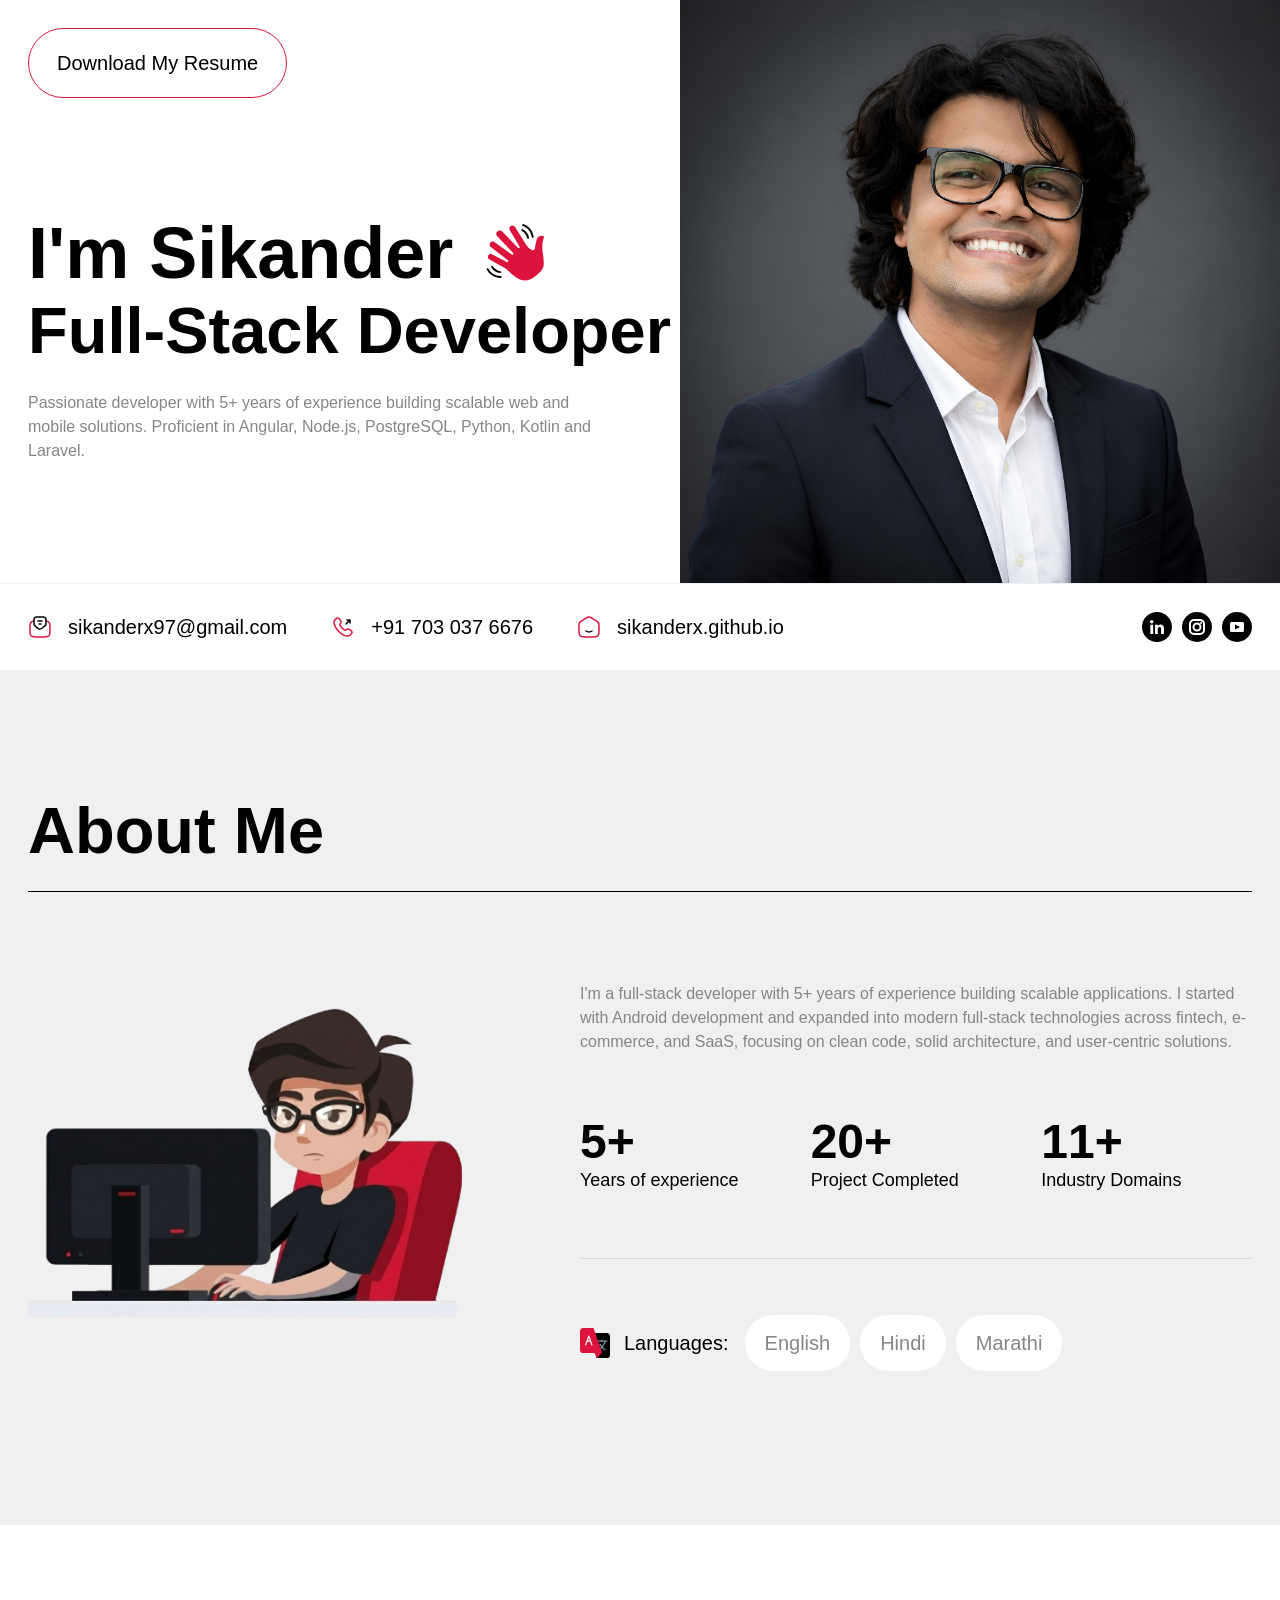
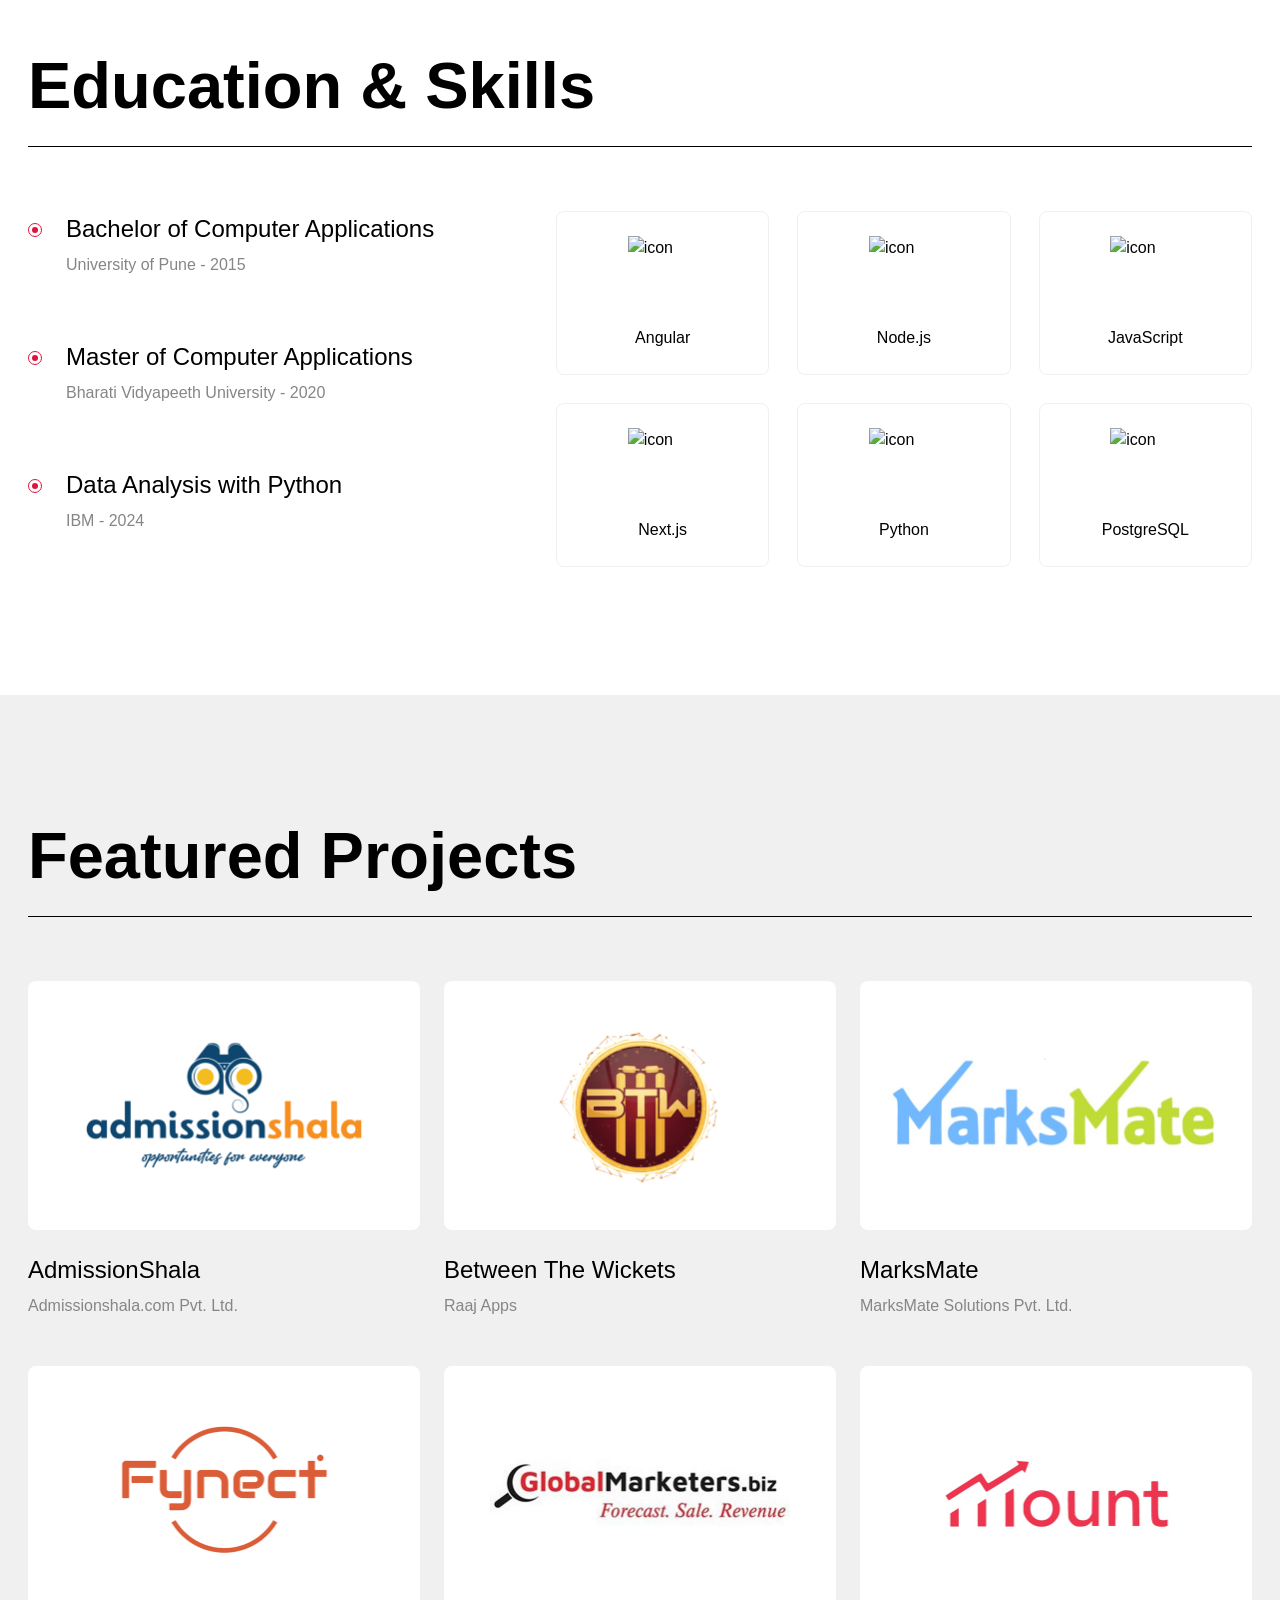
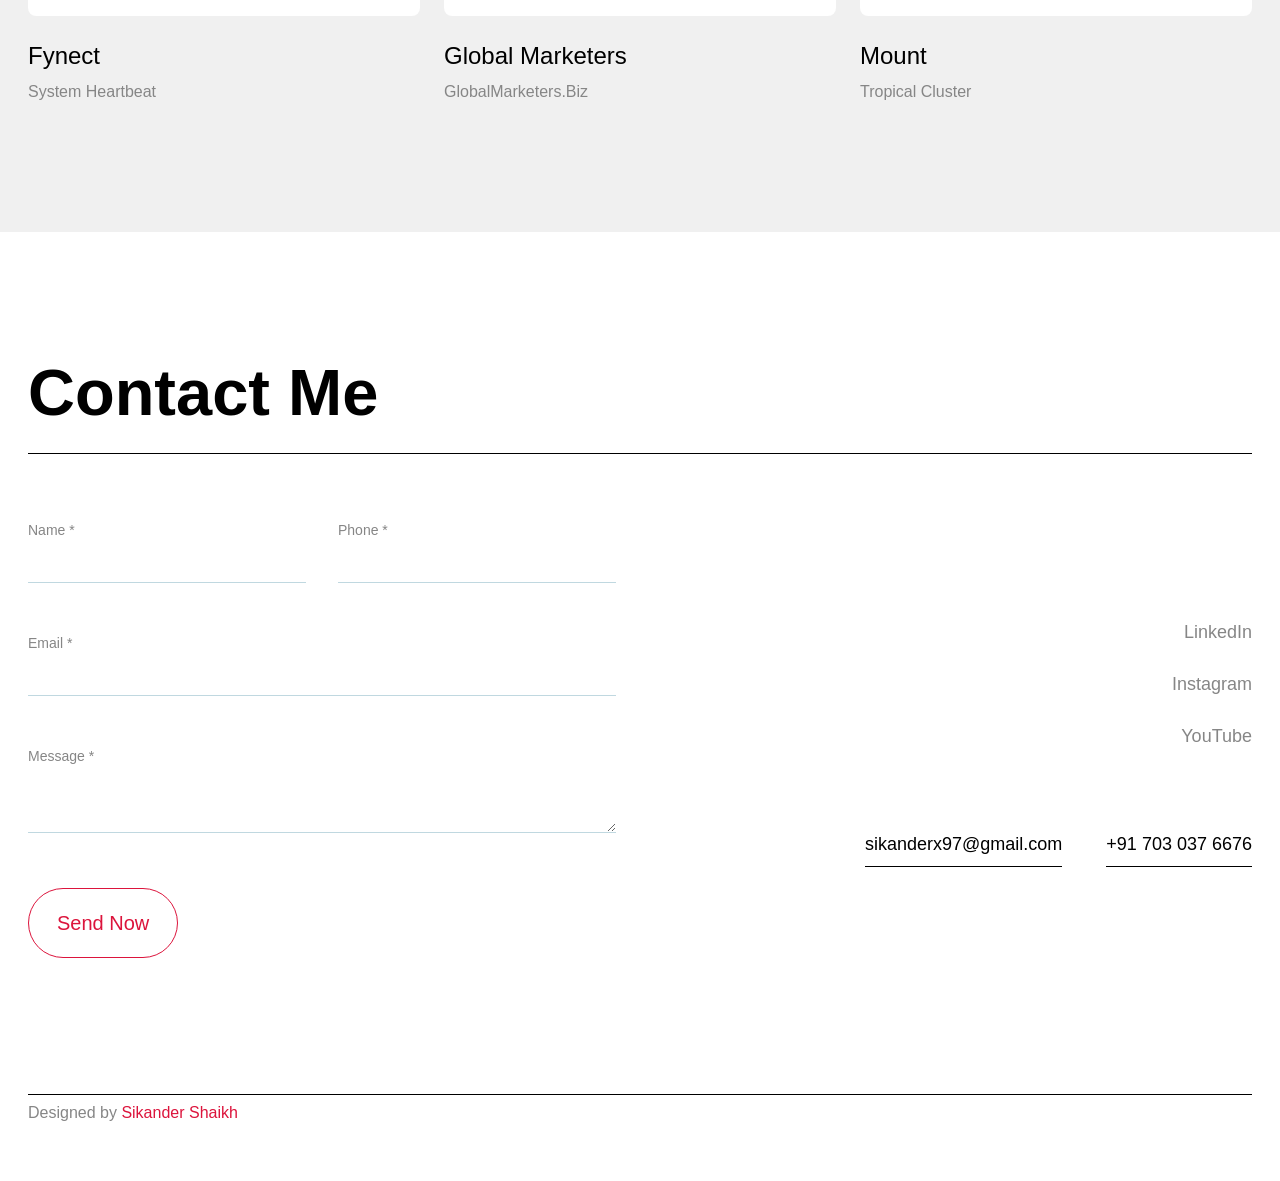
==== commit 3572de38: "Updated" ====
--- a/index.html
+++ b/index.html
@@ -23,10 +23,10 @@
 
 <body><!--nghm--><script type="text/javascript" id="ng-event-dispatch-contract">(()=>{function p(t,n,r,o,e,i,f,m){return{eventType:t,event:n,targetElement:r,eic:o,timeStamp:e,eia:i,eirp:f,eiack:m}}function u(t){let n=[],r=e=>{n.push(e)};return{c:t,q:n,et:[],etc:[],d:r,h:e=>{r(p(e.type,e,e.target,t,Date.now()))}}}function s(t,n,r){for(let o=0;o<n.length;o++){let e=n[o];(r?t.etc:t.et).push(e),t.c.addEventListener(e,t.h,r)}}function c(t,n,r,o,e=window){let i=u(t);e._ejsas||(e._ejsas={}),e._ejsas[n]=i,s(i,r),s(i,o,!0)}window.__jsaction_bootstrap=c;})();
 </script><script>window.__jsaction_bootstrap(document.body,"ng",["click","submit","input","compositionstart","compositionend"],["blur"]);</script>
-	<app-root ng-version="21.2.10" ngh="1" ng-server-context="ssg"><router-outlet></router-outlet><app-home ngh="0"><header class="navbar top-0 left-0 z-999 w-full absolute"><div class="container"><nav class="py-7"><div class="flex items-center gap-4 sm:gap-8"><button class="relative overflow-hidden cursor-pointer w-fit py-2 sm:py-3 md:py-5 px-4 sm:px-5 md:px-7 border border-primary rounded-full group" jsaction="click:;"><span class="relative z-10 text-xl font-medium text-black group-hover:text-white transition-colors duration-300"> Download My Resume </span></button></div></nav></div></header><section class="relative hero-section overflow-hidden pt-35 md:pt-40 pb-12 lg:pb-30 xl:pt-52"><div class="container"><div class="lg:flex grid grid-cols-1 sm:grid-cols-2 gap-7 md:gap-4 items-center"><div class="flex flex-col gap-4 md:gap-7 max-w-2xl"><div><div class="flex items-center gap-8"><h1>I'm Sikander</h1><div class="wave"><img src="/icon/wave-icon.svg" alt="wave-icon" width="{62}" height="{62}"></div></div><h2>Full-Stack Developer</h2></div><p class="text-secondary font-normal max-w-md xl:max-w-xl"> Passionate developer with 3+ years of experience building scalable web and mobile solutions. Proficient in Angular, Node.js, PostgreSQL, Python, Kotlin and Laravel. </p></div><img src="/banner-img.png" alt="banner-img" width="600" height="600" class="block lg:hidden"></div></div><div class="absolute right-0 top-0 hidden h-auto w-1/2 lg:block 2xl:h-171.5 2xl:w-187.5"><img src="/banner-img.png" alt="banner-img" width="600" height="600" class="absolute right-0 top-0 z-1"></div></section><section><div class="border-t border-softGray"><div class="container"><div class="flex flex-col sm:flex-row items-center justify-between gap-4 py-6 md:py-7"><div class="flex flex-wrap items-center justify-center md:justify-start gap-1.5 md:gap-5 lg:gap-11"><a class="flex items-center gap-2 lg:gap-4 text-sm md:text-base" href="mailto:sikanderx97@gmail.com"><img width="24" height="24" class="min-w-[24px] min-h-[24px]" src="/icon/mail-icon.svg" alt="email"><h6 class="text-sm md:text-base xl:text-xl hover:text-primary"> sikanderx97@gmail.com </h6></a><a class="flex items-center gap-2 lg:gap-4 text-sm md:text-base" href="tel:+917030376676"><img width="24" height="24" class="min-w-[24px] min-h-[24px]" src="/icon/call-icon.svg" alt="phone"><h6 class="text-sm md:text-base xl:text-xl hover:text-primary"> +91 703 037 6676 </h6></a><a class="flex items-center gap-2 lg:gap-4 text-sm md:text-base" href="https://sikanderx.github.io"><img width="24" height="24" class="min-w-[24px] min-h-[24px]" src="/icon/web-icon.svg" alt="website"><h6 class="text-sm md:text-base xl:text-xl hover:text-primary"> sikanderx.github.io </h6></a><!----></div><div class="flex items-center justify-center md:justify-end gap-4 md:gap-2.5"><a href="https://www.linkedin.com/in/sikanderx"><img width="30" height="30" class="hover:opacity-80" src="/icon/linkedin-icon.svg" alt="LinkedIn"></a><a href="https://www.instagram.com/sikanderx97"><img width="30" height="30" class="hover:opacity-80" src="/icon/instagram-icon.svg" alt="Instagram"></a><a href="https://www.youtube.com/@CodeWithSikander"><img width="30" height="30" class="hover:opacity-80" src="/icon/youtube-icon.svg" alt="YouTube"></a><!----></div></div></div></div></section><section><div class="relative bg-softGray py-10 md:py-32"><div class="relative z-10"><div class="container"><div class="flex items-center justify-between gap-2 border-b border-black pb-7"><h2>About Me</h2></div><div class="pt-10 xl:pt-16 flex gap-10 items-center justify-between"><div class="w-[440px] h-[440px] hidden lg:flex"><img src="/logo.png" alt="about-banner" width="440" height="440" class="w-full h-full"></div><div class="w-full lg:max-w-2xl flex-1"><p> I'm a full-stack developer with 3+ years of experience building scalable applications. I started with Android development and expanded into modern full-stack technologies across fintech, e-commerce, and SaaS, focusing on clean code, solid architecture, and user-centric solutions. </p><div class="grid grid-cols-3 py-10 xl:py-16 gap-5 border-b border-mistGray"><div><h3>3+</h3><p class="text-base md:text-lg text-black"> Years of experience </p></div><div><h3>10+</h3><p class="text-base md:text-lg text-black"> Project Completed </p></div><div><h3>5+</h3><p class="text-base md:text-lg text-black"> Industry Domains </p></div><!----></div><div class="pt-8 xl:pt-14 flex flex-col sm:flex-row items-center gap-4"><div class="flex items-center gap-3.5"><img src="/icon/lang-icon.svg" alt="lang-icon" width="30" height="30"><p class="text-base xl:text-xl text-black">Languages:</p></div><div class="flex flex-wrap justify-center items-center gap-2.5"><p class="bg-white py-2 md:py-3.5 px-4 md:px-5 w-fit rounded-full text-base xl:text-xl"> English </p><p class="bg-white py-2 md:py-3.5 px-4 md:px-5 w-fit rounded-full text-base xl:text-xl"> Hindi </p><p class="bg-white py-2 md:py-3.5 px-4 md:px-5 w-fit rounded-full text-base xl:text-xl"> Marathi </p><!----></div></div></div></div></div></div></div></section><section><div class="border-t border-softGray overflow-hidden"><div class="container relative z-10"><div class="relative z-10 py-16 md:py-32"><div class="flex items-center justify-between gap-2 border-b border-black pb-7 mb-9 xl:mb-16"><h2>Education &amp; Skills</h2></div><div class="flex flex-col lg:flex-row items-center gap-10 xl:gap-20"><div class="w-full lg:max-w-md flex flex-col gap-0 xl:gap-8"><div class="flex items-start gap-6"><div class="no-print mt-2.5 w-3.5 h-3.5 rounded-full border-1 bg-white flex items-center justify-center border-primary"><div class="w-1.5 h-1.5 rounded-full bg-primary"></div></div><div class="flex-1 flex flex-col gap-2"><h5>Bachelor of Computer Applications</h5><p class="font-normal mb-8">University of Pune - 2015</p></div></div><div class="flex items-start gap-6"><div class="no-print mt-2.5 w-3.5 h-3.5 rounded-full border-1 bg-white flex items-center justify-center border-primary"><div class="w-1.5 h-1.5 rounded-full bg-primary"></div></div><div class="flex-1 flex flex-col gap-2"><h5>Master of Computer Applications</h5><p class="font-normal mb-8">Bharati Vidyapeeth University - 2020</p></div></div><div class="flex items-start gap-6"><div class="no-print mt-2.5 w-3.5 h-3.5 rounded-full border-1 bg-white flex items-center justify-center border-primary"><div class="w-1.5 h-1.5 rounded-full bg-primary"></div></div><div class="flex-1 flex flex-col gap-2"><h5>Data Analysis with Python</h5><p class="font-normal mb-8">IBM - 2024</p></div></div><!----></div><div class="grid grid-cols-2 xs:grid-cols-3 gap-5 xl:gap-7 w-full"><div class="p-4 xl:p-6 border border-softGray rounded-lg flex flex-col gap-5 sm:gap-10 items-center justify-between"><div class="flex flex-col items-center gap-5"><img alt="icon" width="70" height="70" src="https://images.seeklogo.com/logo-png/27/1/angular-logo-png_seeklogo-272812.png"><p class="text-black font-normal">Angular</p></div></div><div class="p-4 xl:p-6 border border-softGray rounded-lg flex flex-col gap-5 sm:gap-10 items-center justify-between"><div class="flex flex-col items-center gap-5"><img alt="icon" width="70" height="70" src="https://images.seeklogo.com/logo-png/27/1/node-js-logo-png_seeklogo-273749.png"><p class="text-black font-normal">Node.js</p></div></div><div class="p-4 xl:p-6 border border-softGray rounded-lg flex flex-col gap-5 sm:gap-10 items-center justify-between"><div class="flex flex-col items-center gap-5"><img alt="icon" width="70" height="70" src="https://images.seeklogo.com/logo-png/27/1/javascript-js-logo-png_seeklogo-273557.png"><p class="text-black font-normal">JavaScript</p></div></div><div class="p-4 xl:p-6 border border-softGray rounded-lg flex flex-col gap-5 sm:gap-10 items-center justify-between"><div class="flex flex-col items-center gap-5"><img alt="icon" width="70" height="70" src="https://images.seeklogo.com/logo-png/44/1/next-js-icon-logo-png_seeklogo-449825.png"><p class="text-black font-normal">Next.js</p></div></div><div class="p-4 xl:p-6 border border-softGray rounded-lg flex flex-col gap-5 sm:gap-10 items-center justify-between"><div class="flex flex-col items-center gap-5"><img alt="icon" width="70" height="70" src="https://images.seeklogo.com/logo-png/27/1/python-logo-png_seeklogo-273830.png"><p class="text-black font-normal">Python</p></div></div><div class="p-4 xl:p-6 border border-softGray rounded-lg flex flex-col gap-5 sm:gap-10 items-center justify-between"><div class="flex flex-col items-center gap-5"><img alt="icon" width="70" height="70" src="https://images.seeklogo.com/logo-png/31/1/postgresql-logo-png_seeklogo-313278.png"><p class="text-black font-normal">PostgreSQL</p></div></div><!----></div></div></div></div></div></section><section><div class="bg-softGray"><div class="container"><div class="py-16 xl:py-32"><div class="flex items-center justify-between gap-2 border-b border-black pb-7 mb-9 md:mb-16"><h2>Featured Projects</h2></div><div class="grid grid-cols-1 sm:grid-cols-3 gap-x-6 gap-y-6 xl:gap-y-12"><div class="group flex flex-col gap-3 xl:gap-6"><div class="relative"><img alt="image" width="570" height="414" class="rounded-lg w-full h-full object-cover" src="/work/work-img-1.png"><a class="absolute top-0 left-0 backdrop-blur-xs bg-primary/15 w-full h-full hidden group-hover:flex rounded-lg" href="https://admissionshala.com"><span class="flex justify-center items-center p-5 w-full"><svg width="65" height="64" viewBox="0 0 65 64" fill="none" xmlns="http://www.w3.org/2000/svg"><rect x="0.333374" width="64" height="64" rx="32" fill="#DC143C"/><path d="M25.6667 25.3333H39M39 25.3333V38.6666M39 25.3333L25.6667 38.6666" stroke="#FFFF" strokewidth="2" strokelinecap="round" strokelinejoin="round"/></svg></span></a></div><div class="flex flex-col gap-0 xl:gap-2"><h5><a href="https://admissionshala.com">AdmissionShala</a></h5><p>Admissionshala.com Pvt. Ltd.</p></div></div><div class="group flex flex-col gap-3 xl:gap-6"><div class="relative"><img alt="image" width="570" height="414" class="rounded-lg w-full h-full object-cover" src="/work/work-img-2.png"><a class="absolute top-0 left-0 backdrop-blur-xs bg-primary/15 w-full h-full hidden group-hover:flex rounded-lg" href="https://play.google.com/store/apps/details?id=com.betweenthewicket.app"><span class="flex justify-center items-center p-5 w-full"><svg width="65" height="64" viewBox="0 0 65 64" fill="none" xmlns="http://www.w3.org/2000/svg"><rect x="0.333374" width="64" height="64" rx="32" fill="#DC143C"/><path d="M25.6667 25.3333H39M39 25.3333V38.6666M39 25.3333L25.6667 38.6666" stroke="#FFFF" strokewidth="2" strokelinecap="round" strokelinejoin="round"/></svg></span></a></div><div class="flex flex-col gap-0 xl:gap-2"><h5><a href="https://play.google.com/store/apps/details?id=com.betweenthewicket.app">Between The Wickets</a></h5><p>Raaj Apps</p></div></div><div class="group flex flex-col gap-3 xl:gap-6"><div class="relative"><img alt="image" width="570" height="414" class="rounded-lg w-full h-full object-cover" src="/work/work-img-3.png"><a class="absolute top-0 left-0 backdrop-blur-xs bg-primary/15 w-full h-full hidden group-hover:flex rounded-lg" href="https://play.google.com/store/apps/details?id=com.marksmate.marksmate"><span class="flex justify-center items-center p-5 w-full"><svg width="65" height="64" viewBox="0 0 65 64" fill="none" xmlns="http://www.w3.org/2000/svg"><rect x="0.333374" width="64" height="64" rx="32" fill="#DC143C"/><path d="M25.6667 25.3333H39M39 25.3333V38.6666M39 25.3333L25.6667 38.6666" stroke="#FFFF" strokewidth="2" strokelinecap="round" strokelinejoin="round"/></svg></span></a></div><div class="flex flex-col gap-0 xl:gap-2"><h5><a href="https://play.google.com/store/apps/details?id=com.marksmate.marksmate">MarksMate</a></h5><p>MarksMate Solutions Pvt. Ltd.</p></div></div><div class="group flex flex-col gap-3 xl:gap-6"><div class="relative"><img alt="image" width="570" height="414" class="rounded-lg w-full h-full object-cover" src="/work/work-img-4.png"><a class="absolute top-0 left-0 backdrop-blur-xs bg-primary/15 w-full h-full hidden group-hover:flex rounded-lg" href="https://www.systemheartbeat.com"><span class="flex justify-center items-center p-5 w-full"><svg width="65" height="64" viewBox="0 0 65 64" fill="none" xmlns="http://www.w3.org/2000/svg"><rect x="0.333374" width="64" height="64" rx="32" fill="#DC143C"/><path d="M25.6667 25.3333H39M39 25.3333V38.6666M39 25.3333L25.6667 38.6666" stroke="#FFFF" strokewidth="2" strokelinecap="round" strokelinejoin="round"/></svg></span></a></div><div class="flex flex-col gap-0 xl:gap-2"><h5><a href="https://www.systemheartbeat.com">Fynect</a></h5><p>System Heartbeat</p></div></div><div class="group flex flex-col gap-3 xl:gap-6"><div class="relative"><img alt="image" width="570" height="414" class="rounded-lg w-full h-full object-cover" src="/work/work-img-5.png"><a class="absolute top-0 left-0 backdrop-blur-xs bg-primary/15 w-full h-full hidden group-hover:flex rounded-lg" href="https://www.globalmarketers.biz"><span class="flex justify-center items-center p-5 w-full"><svg width="65" height="64" viewBox="0 0 65 64" fill="none" xmlns="http://www.w3.org/2000/svg"><rect x="0.333374" width="64" height="64" rx="32" fill="#DC143C"/><path d="M25.6667 25.3333H39M39 25.3333V38.6666M39 25.3333L25.6667 38.6666" stroke="#FFFF" strokewidth="2" strokelinecap="round" strokelinejoin="round"/></svg></span></a></div><div class="flex flex-col gap-0 xl:gap-2"><h5><a href="https://www.globalmarketers.biz">Global Marketers</a></h5><p>GlobalMarketers.Biz</p></div></div><div class="group flex flex-col gap-3 xl:gap-6"><div class="relative"><img alt="image" width="570" height="414" class="rounded-lg w-full h-full object-cover" src="/work/work-img-6.png"><a class="absolute top-0 left-0 backdrop-blur-xs bg-primary/15 w-full h-full hidden group-hover:flex rounded-lg" href="https://www.systemheartbeat.com"><span class="flex justify-center items-center p-5 w-full"><svg width="65" height="64" viewBox="0 0 65 64" fill="none" xmlns="http://www.w3.org/2000/svg"><rect x="0.333374" width="64" height="64" rx="32" fill="#DC143C"/><path d="M25.6667 25.3333H39M39 25.3333V38.6666M39 25.3333L25.6667 38.6666" stroke="#FFFF" strokewidth="2" strokelinecap="round" strokelinejoin="round"/></svg></span></a></div><div class="flex flex-col gap-0 xl:gap-2"><h5><a href="https://www.systemheartbeat.com">Mount</a></h5><p>Tropical Cluster</p></div></div><!----></div></div></div></div></section><section class="no-print"><div class="container"><div class="pt-16 md:pt-32 pb-20"><div class="flex items-center justify-between gap-2 border-b border-black pb-7 mb-9 md:mb-16"><h2>Contact Me</h2></div><div class="grid grid-cols-1 md:grid-cols-2 gap-12 items-center"><form novalidate autocomplete="off" class="ng-untouched ng-pristine ng-invalid" jsaction="submit:;"><div class="flex flex-col gap-7 sm:gap-12"><div class="grid grid-cols-2 gap-8"><div><label htmlfor="name" class="label"> Name * </label><input required formcontrolname="name" class="input ng-untouched ng-pristine ng-invalid" value jsaction="input:;blur:;compositionstart:;compositionend:;"></div><div><label htmlfor="mobile" class="label"> Phone * </label><input required type="number" formcontrolname="mobile" class="input ng-untouched ng-pristine ng-invalid" value jsaction="input:;blur:;compositionstart:;compositionend:;"></div></div><div><label htmlfor="email" class="label"> Email * </label><input required type="email" formcontrolname="email" class="input ng-untouched ng-pristine ng-invalid" value jsaction="input:;blur:;compositionstart:;compositionend:;"></div><div><label htmlfor="message" class="label"> Message * </label><textarea required formcontrolname="message" rows="{2}" class="input ng-untouched ng-pristine ng-invalid" jsaction="input:;blur:;compositionstart:;compositionend:;"></textarea></div><button type="submit" class="relative overflow-hidden cursor-pointer w-fit py-2 sm:py-3 md:py-5 px-4 sm:px-5 md:px-7 border border-primary rounded-full group" disabled><span class="relative z-10 text-xl font-medium text-primary group-hover:text-white transition-colors duration-300"> Send Now </span></button></div></form><div class="flex flex-col sm:flex-row md:flex-col justify-between gap-5 md:gap-20 items-center md:items-end"><div class="flex flex-wrap flex-row md:flex-col items-start md:items-end gap-4 md:gap-6"><div><a class="text-base sm:text-lg font-normal text-secondary hover:text-primary" href="https://www.linkedin.com/in/sikanderx"> LinkedIn </a></div><div><a class="text-base sm:text-lg font-normal text-secondary hover:text-primary" href="https://www.instagram.com/sikanderx97"> Instagram </a></div><div><a class="text-base sm:text-lg font-normal text-secondary hover:text-primary" href="https://www.youtube.com/@CodeWithSikander"> YouTube </a></div><!----></div><div class="flex flex-wrap justify-center gap-5 lg:gap-11 items-end"><div><a class="text-base lg:text-lg text-black font-normal border-b border-black pb-3 hover:text-primary hover:border-primary" href="mailto:sikanderx97@gmail.com"> sikanderx97@gmail.com </a></div><div><a class="text-base lg:text-lg text-black font-normal border-b border-black pb-3 hover:text-primary hover:border-primary" href="tel:+917030376676"> +91 703 037 6676 </a></div><!----></div></div></div></div></div></section><footer class="py-6 sm:py-14 flex items-center justify-center"><div class="container"><div class="flex flex-col gap-1.5 items-center sm:items-start"><div class="relative flex items-center w-full"><div class="flex-grow h-px bg-black"></div></div><p class="text-secondary"> Designed by <a href="/" rel="noopener noreferrer" class="text-primary hover:underline"> Sikander Shaikh </a></p></div></div></footer></app-home><!----></app-root>
+	<app-root ng-version="21.2.10" ngh="1" ng-server-context="ssg"><router-outlet></router-outlet><app-home ngh="0"><header class="navbar top-0 left-0 z-999 w-full absolute"><div class="container"><nav class="py-7"><div class="flex items-center gap-4 sm:gap-8"><button class="relative overflow-hidden cursor-pointer w-fit py-2 sm:py-3 md:py-5 px-4 sm:px-5 md:px-7 border border-primary rounded-full group" jsaction="click:;"><span class="relative z-10 text-xl font-medium text-black group-hover:text-white transition-colors duration-300"> Download My Resume </span></button></div></nav></div></header><section class="relative hero-section overflow-hidden pt-35 md:pt-40 pb-12 lg:pb-30 xl:pt-52"><div class="container"><div class="lg:flex grid grid-cols-1 sm:grid-cols-2 gap-7 md:gap-4 items-center"><div class="flex flex-col gap-4 md:gap-7 max-w-2xl"><div><div class="flex items-center gap-8"><h1>I'm Sikander</h1><div class="wave"><img src="/icon/wave-icon.svg" alt="wave-icon" width="{62}" height="{62}"></div></div><h2>Full-Stack Developer</h2></div><p class="text-secondary font-normal max-w-md xl:max-w-xl"> Passionate developer with 5+ years of experience building scalable web and mobile solutions. Proficient in Angular, Node.js, PostgreSQL, Python, Kotlin and Laravel. </p></div><img src="/banner-img.png" alt="banner-img" width="600" height="600" class="block lg:hidden"></div></div><div class="absolute right-0 top-0 hidden h-auto w-1/2 lg:block 2xl:h-171.5 2xl:w-187.5"><img src="/banner-img.png" alt="banner-img" width="600" height="600" class="absolute right-0 top-0 z-1"></div></section><section><div class="border-t border-softGray"><div class="container"><div class="flex flex-col sm:flex-row items-center justify-between gap-4 py-6 md:py-7"><div class="flex flex-wrap items-center justify-center md:justify-start gap-1.5 md:gap-5 lg:gap-11"><a class="flex items-center gap-2 lg:gap-4 text-sm md:text-base" href="mailto:sikanderx97@gmail.com"><img width="24" height="24" class="min-w-[24px] min-h-[24px]" src="/icon/mail-icon.svg" alt="email"><h6 class="text-sm md:text-base xl:text-xl hover:text-primary"> sikanderx97@gmail.com </h6></a><a class="flex items-center gap-2 lg:gap-4 text-sm md:text-base" href="tel:+917030376676"><img width="24" height="24" class="min-w-[24px] min-h-[24px]" src="/icon/call-icon.svg" alt="phone"><h6 class="text-sm md:text-base xl:text-xl hover:text-primary"> +91 703 037 6676 </h6></a><a class="flex items-center gap-2 lg:gap-4 text-sm md:text-base" href="https://sikanderx.github.io"><img width="24" height="24" class="min-w-[24px] min-h-[24px]" src="/icon/web-icon.svg" alt="website"><h6 class="text-sm md:text-base xl:text-xl hover:text-primary"> sikanderx.github.io </h6></a><!----></div><div class="flex items-center justify-center md:justify-end gap-4 md:gap-2.5"><a href="https://www.linkedin.com/in/sikanderx"><img width="30" height="30" class="hover:opacity-80" src="/icon/linkedin-icon.svg" alt="LinkedIn"></a><a href="https://www.instagram.com/sikanderx97"><img width="30" height="30" class="hover:opacity-80" src="/icon/instagram-icon.svg" alt="Instagram"></a><a href="https://www.youtube.com/@CodeWithSikander"><img width="30" height="30" class="hover:opacity-80" src="/icon/youtube-icon.svg" alt="YouTube"></a><!----></div></div></div></div></section><section><div class="relative bg-softGray py-10 md:py-32"><div class="relative z-10"><div class="container"><div class="flex items-center justify-between gap-2 border-b border-black pb-7"><h2>About Me</h2></div><div class="pt-10 xl:pt-16 flex gap-10 items-center justify-between"><div class="w-[440px] h-[440px] hidden lg:flex"><img src="/logo.png" alt="about-banner" width="440" height="440" class="w-full h-full"></div><div class="w-full lg:max-w-2xl flex-1"><p> I'm a full-stack developer with 5+ years of experience building scalable applications. I started with Android development and expanded into modern full-stack technologies across fintech, e-commerce, and SaaS, focusing on clean code, solid architecture, and user-centric solutions. </p><div class="grid grid-cols-3 py-10 xl:py-16 gap-5 border-b border-mistGray"><div><h3>5+</h3><p class="text-base md:text-lg text-black"> Years of experience </p></div><div><h3>20+</h3><p class="text-base md:text-lg text-black"> Project Completed </p></div><div><h3>11+</h3><p class="text-base md:text-lg text-black"> Industry Domains </p></div><!----></div><div class="pt-8 xl:pt-14 flex flex-col sm:flex-row items-center gap-4"><div class="flex items-center gap-3.5"><img src="/icon/lang-icon.svg" alt="lang-icon" width="30" height="30"><p class="text-base xl:text-xl text-black">Languages:</p></div><div class="flex flex-wrap justify-center items-center gap-2.5"><p class="bg-white py-2 md:py-3.5 px-4 md:px-5 w-fit rounded-full text-base xl:text-xl"> English </p><p class="bg-white py-2 md:py-3.5 px-4 md:px-5 w-fit rounded-full text-base xl:text-xl"> Hindi </p><p class="bg-white py-2 md:py-3.5 px-4 md:px-5 w-fit rounded-full text-base xl:text-xl"> Marathi </p><!----></div></div></div></div></div></div></div></section><section><div class="border-t border-softGray overflow-hidden"><div class="container relative z-10"><div class="relative z-10 py-16 md:py-32"><div class="flex items-center justify-between gap-2 border-b border-black pb-7 mb-9 xl:mb-16"><h2>Education &amp; Skills</h2></div><div class="flex flex-col lg:flex-row items-center gap-10 xl:gap-20"><div class="w-full lg:max-w-md flex flex-col gap-0 xl:gap-8"><div class="flex items-start gap-6"><div class="no-print mt-2.5 w-3.5 h-3.5 rounded-full border-1 bg-white flex items-center justify-center border-primary"><div class="w-1.5 h-1.5 rounded-full bg-primary"></div></div><div class="flex-1 flex flex-col gap-2"><h5>Bachelor of Computer Applications</h5><p class="font-normal mb-8">University of Pune - 2015</p></div></div><div class="flex items-start gap-6"><div class="no-print mt-2.5 w-3.5 h-3.5 rounded-full border-1 bg-white flex items-center justify-center border-primary"><div class="w-1.5 h-1.5 rounded-full bg-primary"></div></div><div class="flex-1 flex flex-col gap-2"><h5>Master of Computer Applications</h5><p class="font-normal mb-8">Bharati Vidyapeeth University - 2020</p></div></div><div class="flex items-start gap-6"><div class="no-print mt-2.5 w-3.5 h-3.5 rounded-full border-1 bg-white flex items-center justify-center border-primary"><div class="w-1.5 h-1.5 rounded-full bg-primary"></div></div><div class="flex-1 flex flex-col gap-2"><h5>Data Analysis with Python</h5><p class="font-normal mb-8">IBM - 2024</p></div></div><!----></div><div class="grid grid-cols-2 xs:grid-cols-3 gap-5 xl:gap-7 w-full"><div class="p-4 xl:p-6 border border-softGray rounded-lg flex flex-col gap-5 sm:gap-10 items-center justify-between"><div class="flex flex-col items-center gap-5"><img alt="icon" width="70" height="70" src="https://images.seeklogo.com/logo-png/27/1/angular-logo-png_seeklogo-272812.png"><p class="text-black font-normal">Angular</p></div></div><div class="p-4 xl:p-6 border border-softGray rounded-lg flex flex-col gap-5 sm:gap-10 items-center justify-between"><div class="flex flex-col items-center gap-5"><img alt="icon" width="70" height="70" src="https://images.seeklogo.com/logo-png/27/1/node-js-logo-png_seeklogo-273749.png"><p class="text-black font-normal">Node.js</p></div></div><div class="p-4 xl:p-6 border border-softGray rounded-lg flex flex-col gap-5 sm:gap-10 items-center justify-between"><div class="flex flex-col items-center gap-5"><img alt="icon" width="70" height="70" src="https://images.seeklogo.com/logo-png/27/1/javascript-js-logo-png_seeklogo-273557.png"><p class="text-black font-normal">JavaScript</p></div></div><div class="p-4 xl:p-6 border border-softGray rounded-lg flex flex-col gap-5 sm:gap-10 items-center justify-between"><div class="flex flex-col items-center gap-5"><img alt="icon" width="70" height="70" src="https://images.seeklogo.com/logo-png/44/1/next-js-icon-logo-png_seeklogo-449825.png"><p class="text-black font-normal">Next.js</p></div></div><div class="p-4 xl:p-6 border border-softGray rounded-lg flex flex-col gap-5 sm:gap-10 items-center justify-between"><div class="flex flex-col items-center gap-5"><img alt="icon" width="70" height="70" src="https://images.seeklogo.com/logo-png/27/1/python-logo-png_seeklogo-273830.png"><p class="text-black font-normal">Python</p></div></div><div class="p-4 xl:p-6 border border-softGray rounded-lg flex flex-col gap-5 sm:gap-10 items-center justify-between"><div class="flex flex-col items-center gap-5"><img alt="icon" width="70" height="70" src="https://images.seeklogo.com/logo-png/31/1/postgresql-logo-png_seeklogo-313278.png"><p class="text-black font-normal">PostgreSQL</p></div></div><!----></div></div></div></div></div></section><section><div class="bg-softGray"><div class="container"><div class="py-16 xl:py-32"><div class="flex items-center justify-between gap-2 border-b border-black pb-7 mb-9 md:mb-16"><h2>Featured Projects</h2></div><div class="grid grid-cols-1 sm:grid-cols-3 gap-x-6 gap-y-6 xl:gap-y-12"><div class="group flex flex-col gap-3 xl:gap-6"><div class="relative"><img alt="image" width="570" height="414" class="rounded-lg w-full h-full object-cover" src="/work/work-img-1.png"><a class="absolute top-0 left-0 backdrop-blur-xs bg-primary/15 w-full h-full hidden group-hover:flex rounded-lg" href="https://admissionshala.com"><span class="flex justify-center items-center p-5 w-full"><svg width="65" height="64" viewBox="0 0 65 64" fill="none" xmlns="http://www.w3.org/2000/svg"><rect x="0.333374" width="64" height="64" rx="32" fill="#DC143C"/><path d="M25.6667 25.3333H39M39 25.3333V38.6666M39 25.3333L25.6667 38.6666" stroke="#FFFF" strokewidth="2" strokelinecap="round" strokelinejoin="round"/></svg></span></a></div><div class="flex flex-col gap-0 xl:gap-2"><h5><a href="https://admissionshala.com">AdmissionShala</a></h5><p>Admissionshala.com Pvt. Ltd.</p></div></div><div class="group flex flex-col gap-3 xl:gap-6"><div class="relative"><img alt="image" width="570" height="414" class="rounded-lg w-full h-full object-cover" src="/work/work-img-2.png"><a class="absolute top-0 left-0 backdrop-blur-xs bg-primary/15 w-full h-full hidden group-hover:flex rounded-lg" href="https://play.google.com/store/apps/details?id=com.betweenthewicket.app"><span class="flex justify-center items-center p-5 w-full"><svg width="65" height="64" viewBox="0 0 65 64" fill="none" xmlns="http://www.w3.org/2000/svg"><rect x="0.333374" width="64" height="64" rx="32" fill="#DC143C"/><path d="M25.6667 25.3333H39M39 25.3333V38.6666M39 25.3333L25.6667 38.6666" stroke="#FFFF" strokewidth="2" strokelinecap="round" strokelinejoin="round"/></svg></span></a></div><div class="flex flex-col gap-0 xl:gap-2"><h5><a href="https://play.google.com/store/apps/details?id=com.betweenthewicket.app">Between The Wickets</a></h5><p>Raaj Apps</p></div></div><div class="group flex flex-col gap-3 xl:gap-6"><div class="relative"><img alt="image" width="570" height="414" class="rounded-lg w-full h-full object-cover" src="/work/work-img-3.png"><a class="absolute top-0 left-0 backdrop-blur-xs bg-primary/15 w-full h-full hidden group-hover:flex rounded-lg" href="https://play.google.com/store/apps/details?id=com.marksmate.marksmate"><span class="flex justify-center items-center p-5 w-full"><svg width="65" height="64" viewBox="0 0 65 64" fill="none" xmlns="http://www.w3.org/2000/svg"><rect x="0.333374" width="64" height="64" rx="32" fill="#DC143C"/><path d="M25.6667 25.3333H39M39 25.3333V38.6666M39 25.3333L25.6667 38.6666" stroke="#FFFF" strokewidth="2" strokelinecap="round" strokelinejoin="round"/></svg></span></a></div><div class="flex flex-col gap-0 xl:gap-2"><h5><a href="https://play.google.com/store/apps/details?id=com.marksmate.marksmate">MarksMate</a></h5><p>MarksMate Solutions Pvt. Ltd.</p></div></div><div class="group flex flex-col gap-3 xl:gap-6"><div class="relative"><img alt="image" width="570" height="414" class="rounded-lg w-full h-full object-cover" src="/work/work-img-4.png"><a class="absolute top-0 left-0 backdrop-blur-xs bg-primary/15 w-full h-full hidden group-hover:flex rounded-lg" href="https://www.systemheartbeat.com"><span class="flex justify-center items-center p-5 w-full"><svg width="65" height="64" viewBox="0 0 65 64" fill="none" xmlns="http://www.w3.org/2000/svg"><rect x="0.333374" width="64" height="64" rx="32" fill="#DC143C"/><path d="M25.6667 25.3333H39M39 25.3333V38.6666M39 25.3333L25.6667 38.6666" stroke="#FFFF" strokewidth="2" strokelinecap="round" strokelinejoin="round"/></svg></span></a></div><div class="flex flex-col gap-0 xl:gap-2"><h5><a href="https://www.systemheartbeat.com">Fynect</a></h5><p>System Heartbeat</p></div></div><div class="group flex flex-col gap-3 xl:gap-6"><div class="relative"><img alt="image" width="570" height="414" class="rounded-lg w-full h-full object-cover" src="/work/work-img-5.png"><a class="absolute top-0 left-0 backdrop-blur-xs bg-primary/15 w-full h-full hidden group-hover:flex rounded-lg" href="https://www.globalmarketers.biz"><span class="flex justify-center items-center p-5 w-full"><svg width="65" height="64" viewBox="0 0 65 64" fill="none" xmlns="http://www.w3.org/2000/svg"><rect x="0.333374" width="64" height="64" rx="32" fill="#DC143C"/><path d="M25.6667 25.3333H39M39 25.3333V38.6666M39 25.3333L25.6667 38.6666" stroke="#FFFF" strokewidth="2" strokelinecap="round" strokelinejoin="round"/></svg></span></a></div><div class="flex flex-col gap-0 xl:gap-2"><h5><a href="https://www.globalmarketers.biz">Global Marketers</a></h5><p>GlobalMarketers.Biz</p></div></div><div class="group flex flex-col gap-3 xl:gap-6"><div class="relative"><img alt="image" width="570" height="414" class="rounded-lg w-full h-full object-cover" src="/work/work-img-6.png"><a class="absolute top-0 left-0 backdrop-blur-xs bg-primary/15 w-full h-full hidden group-hover:flex rounded-lg" href="https://www.systemheartbeat.com"><span class="flex justify-center items-center p-5 w-full"><svg width="65" height="64" viewBox="0 0 65 64" fill="none" xmlns="http://www.w3.org/2000/svg"><rect x="0.333374" width="64" height="64" rx="32" fill="#DC143C"/><path d="M25.6667 25.3333H39M39 25.3333V38.6666M39 25.3333L25.6667 38.6666" stroke="#FFFF" strokewidth="2" strokelinecap="round" strokelinejoin="round"/></svg></span></a></div><div class="flex flex-col gap-0 xl:gap-2"><h5><a href="https://www.systemheartbeat.com">Mount</a></h5><p>Tropical Cluster</p></div></div><!----></div></div></div></div></section><section class="no-print"><div class="container"><div class="pt-16 md:pt-32 pb-20"><div class="flex items-center justify-between gap-2 border-b border-black pb-7 mb-9 md:mb-16"><h2>Contact Me</h2></div><div class="grid grid-cols-1 md:grid-cols-2 gap-12 items-center"><form novalidate autocomplete="off" class="ng-untouched ng-pristine ng-invalid" jsaction="submit:;"><div class="flex flex-col gap-7 sm:gap-12"><div class="grid grid-cols-2 gap-8"><div><label htmlfor="name" class="label"> Name * </label><input required formcontrolname="name" class="input ng-untouched ng-pristine ng-invalid" value jsaction="input:;blur:;compositionstart:;compositionend:;"></div><div><label htmlfor="mobile" class="label"> Phone * </label><input required type="number" formcontrolname="mobile" class="input ng-untouched ng-pristine ng-invalid" value jsaction="input:;blur:;compositionstart:;compositionend:;"></div></div><div><label htmlfor="email" class="label"> Email * </label><input required type="email" formcontrolname="email" class="input ng-untouched ng-pristine ng-invalid" value jsaction="input:;blur:;compositionstart:;compositionend:;"></div><div><label htmlfor="message" class="label"> Message * </label><textarea required formcontrolname="message" rows="{2}" class="input ng-untouched ng-pristine ng-invalid" jsaction="input:;blur:;compositionstart:;compositionend:;"></textarea></div><button type="submit" class="relative overflow-hidden cursor-pointer w-fit py-2 sm:py-3 md:py-5 px-4 sm:px-5 md:px-7 border border-primary rounded-full group" disabled><span class="relative z-10 text-xl font-medium text-primary group-hover:text-white transition-colors duration-300"> Send Now </span></button></div></form><div class="flex flex-col sm:flex-row md:flex-col justify-between gap-5 md:gap-20 items-center md:items-end"><div class="flex flex-wrap flex-row md:flex-col items-start md:items-end gap-4 md:gap-6"><div><a class="text-base sm:text-lg font-normal text-secondary hover:text-primary" href="https://www.linkedin.com/in/sikanderx"> LinkedIn </a></div><div><a class="text-base sm:text-lg font-normal text-secondary hover:text-primary" href="https://www.instagram.com/sikanderx97"> Instagram </a></div><div><a class="text-base sm:text-lg font-normal text-secondary hover:text-primary" href="https://www.youtube.com/@CodeWithSikander"> YouTube </a></div><!----></div><div class="flex flex-wrap justify-center gap-5 lg:gap-11 items-end"><div><a class="text-base lg:text-lg text-black font-normal border-b border-black pb-3 hover:text-primary hover:border-primary" href="mailto:sikanderx97@gmail.com"> sikanderx97@gmail.com </a></div><div><a class="text-base lg:text-lg text-black font-normal border-b border-black pb-3 hover:text-primary hover:border-primary" href="tel:+917030376676"> +91 703 037 6676 </a></div><!----></div></div></div></div></div></section><footer class="py-6 sm:py-14 flex items-center justify-center"><div class="container"><div class="flex flex-col gap-1.5 items-center sm:items-start"><div class="relative flex items-center w-full"><div class="flex-grow h-px bg-black"></div></div><p class="text-secondary"> Designed by <a href="/" rel="noopener noreferrer" class="text-primary hover:underline"> Sikander Shaikh </a></p></div></div></footer></app-home><!----></app-root>
 
 
-<script src="main-NGUVF76S.js" type="module"></script>
+<script src="main-6AAPVZEW.js" type="module"></script>
 
 
 <script id="ng-state" type="application/json">{"__nghData__":[{"t":{"30":"t0","33":"t1","49":"t2","57":"t3","68":"t4","71":"t5","81":"t6","114":"t7","117":"t8"},"c":{"30":[{"i":"t0","r":1,"x":3}],"33":[{"i":"t1","r":1,"x":3}],"49":[{"i":"t2","r":1,"x":3}],"57":[{"i":"t3","r":1,"x":3}],"68":[{"i":"t4","r":1,"x":3}],"71":[{"i":"t5","r":1,"x":6}],"81":[{"i":"t6","r":1,"x":6}],"114":[{"i":"t7","r":1,"x":3}],"117":[{"i":"t8","r":1,"x":2}]}},{"c":{"0":[{"i":"c1825186063","r":1}]}}]}</script></body></html>
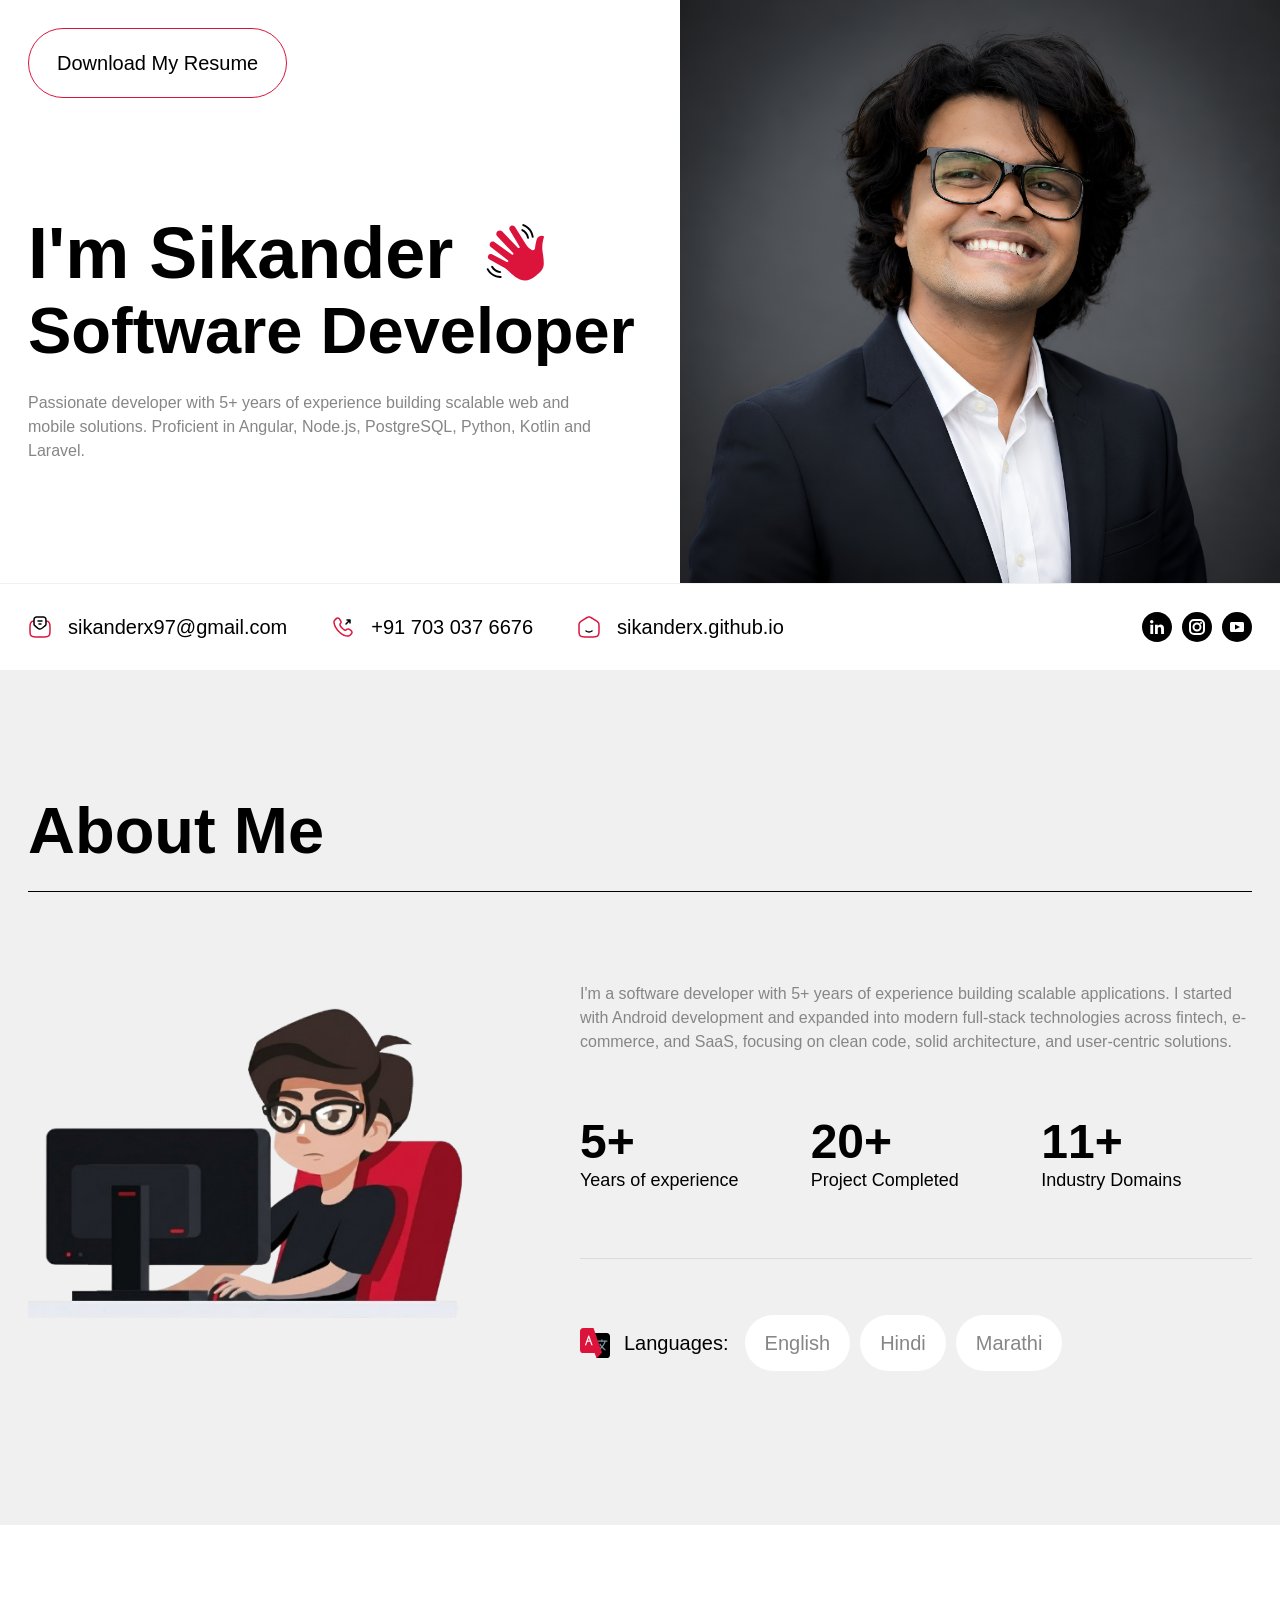
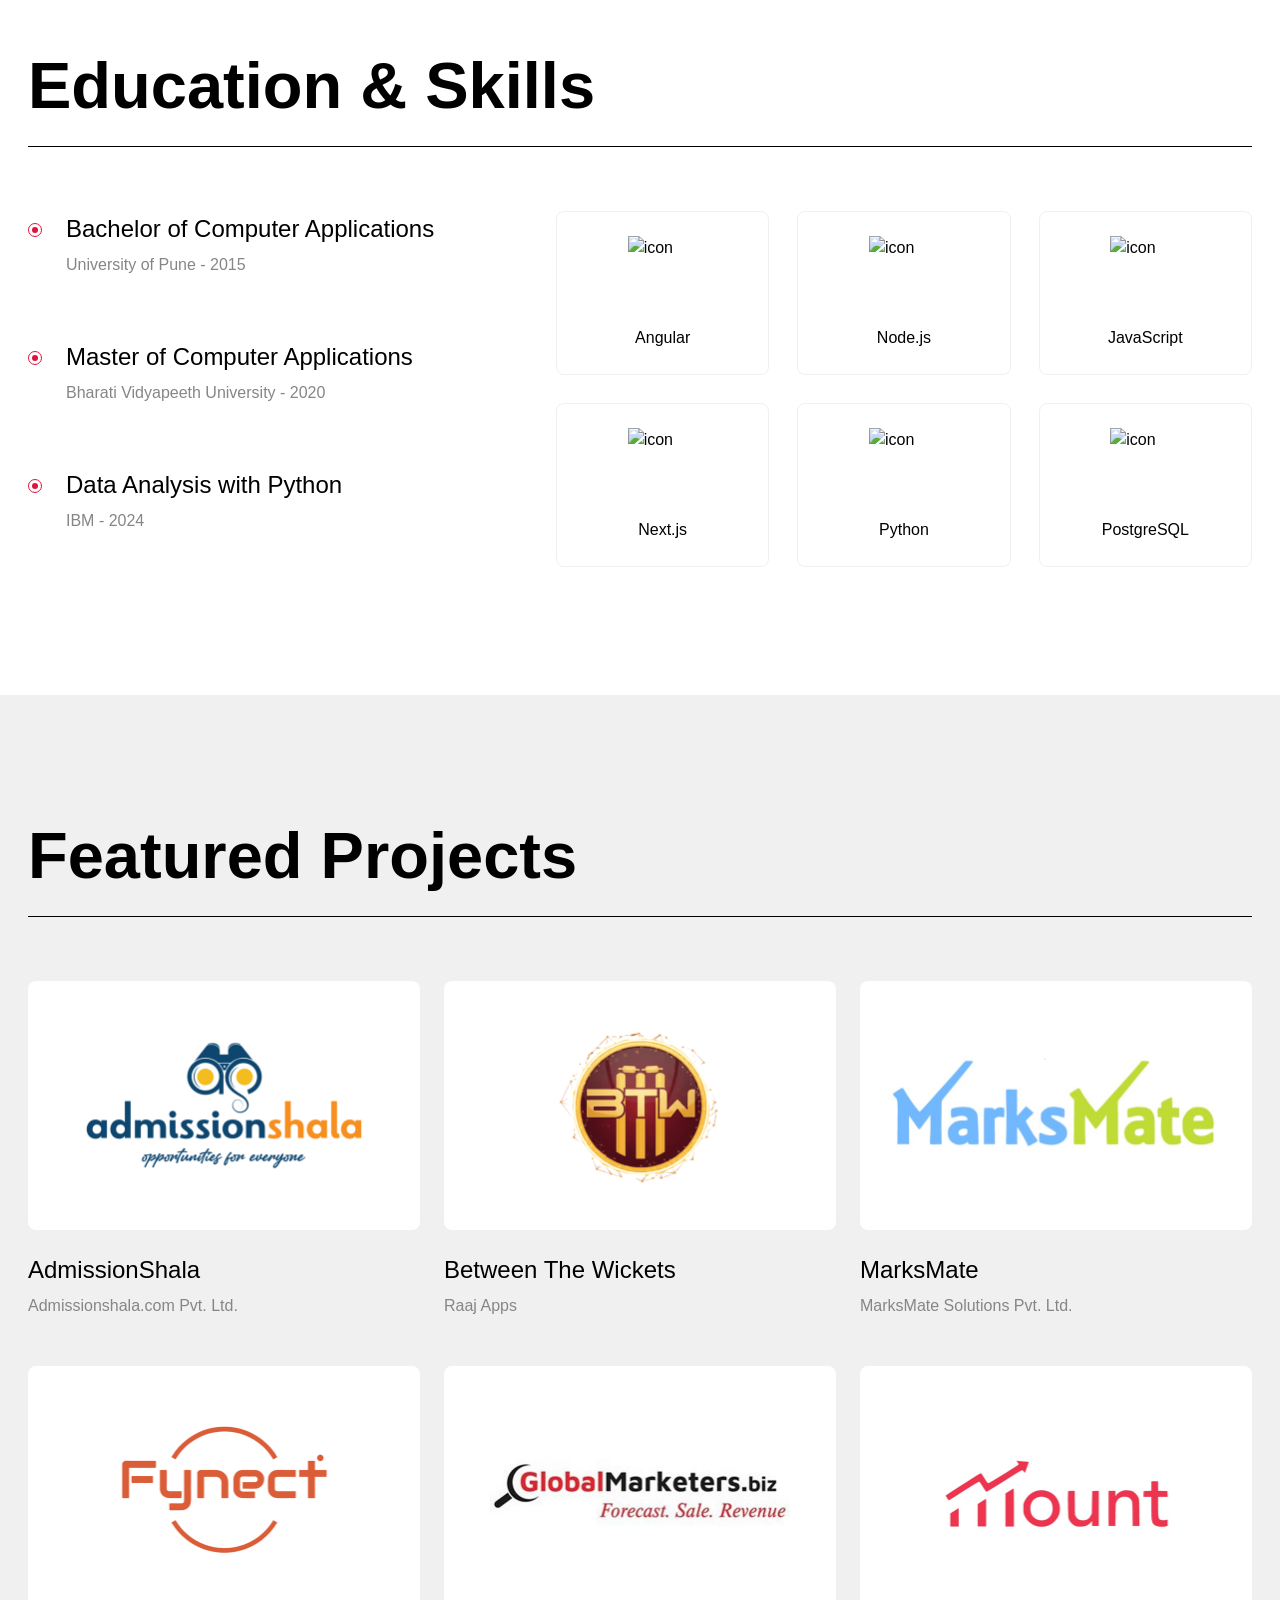
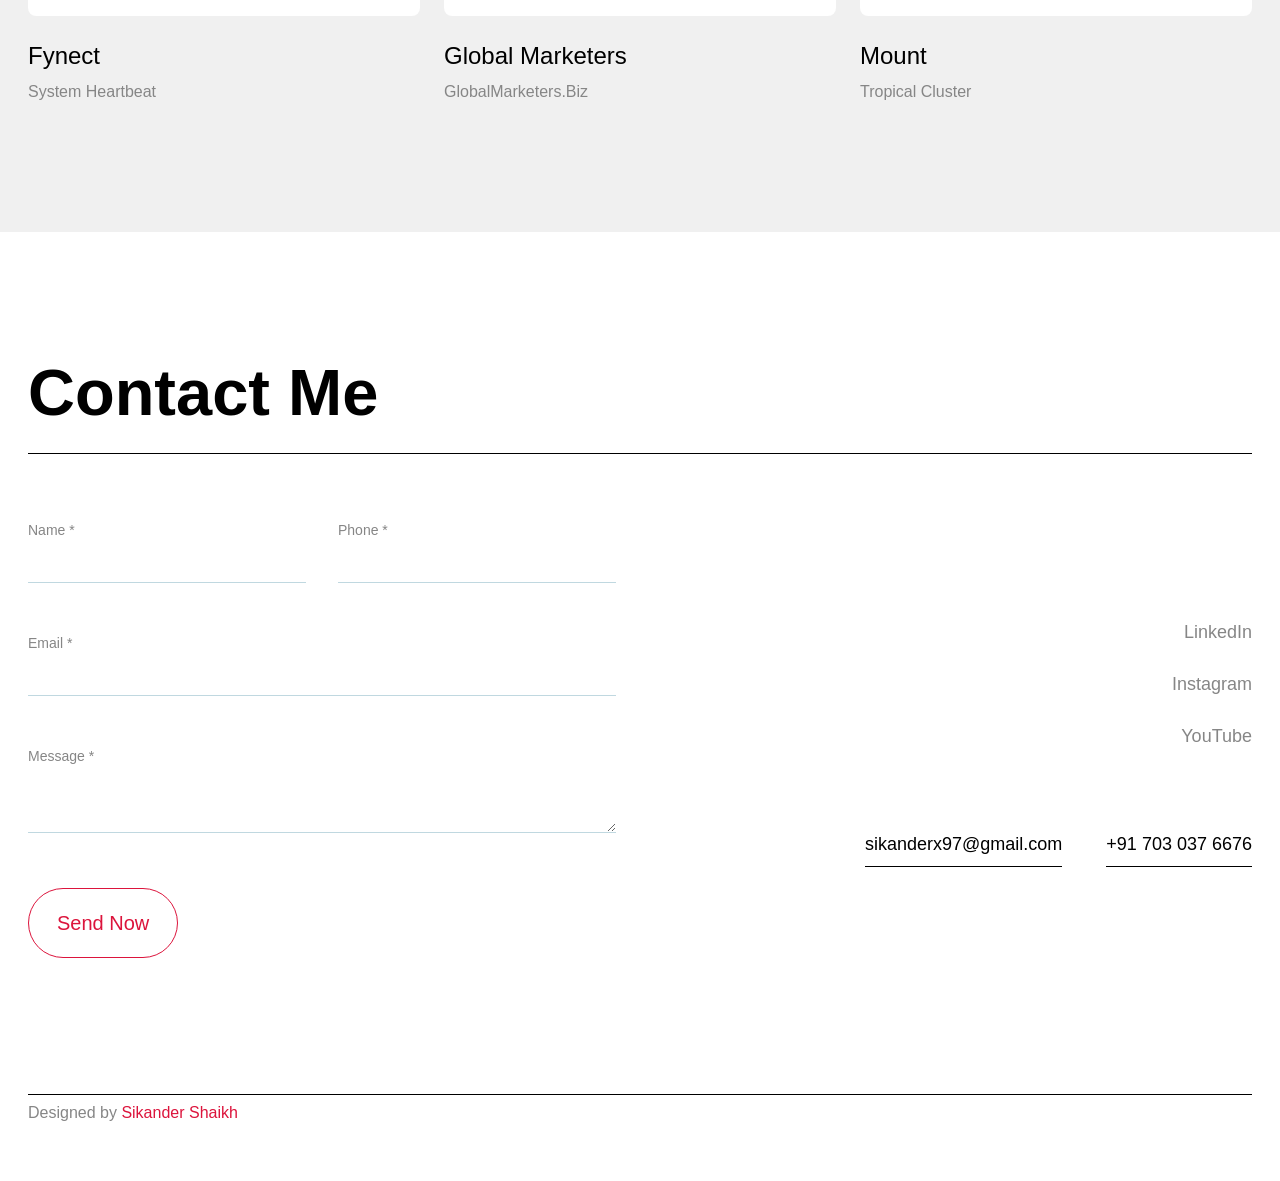
==== commit e7ca3d32: "New Update" ====
--- a/index.html
+++ b/index.html
@@ -2,7 +2,7 @@
 	<meta charset="utf-8">
 	<title>Sikander Shaikh | Full Stack Developer</title>
 	<meta name="viewport" content="width=device-width, initial-scale=1">
-	<style>@font-face{font-family:'Bricolage Grotesque';font-style:normal;font-weight:300;font-stretch:100%;font-display:swap;src:url(https://fonts.gstatic.com/s/bricolagegrotesque/v9/3y9H6as8bTXq_nANBjzKo3IeZx8z6up5BeSl5jBNz_19PpbpMXuECpwUxJBOm_OJWiawDFXplDs.woff2) format('woff2');unicode-range:U+0102-0103, U+0110-0111, U+0128-0129, U+0168-0169, U+01A0-01A1, U+01AF-01B0, U+0300-0301, U+0303-0304, U+0308-0309, U+0323, U+0329, U+1EA0-1EF9, U+20AB;}@font-face{font-family:'Bricolage Grotesque';font-style:normal;font-weight:300;font-stretch:100%;font-display:swap;src:url(https://fonts.gstatic.com/s/bricolagegrotesque/v9/3y9H6as8bTXq_nANBjzKo3IeZx8z6up5BeSl5jBNz_19PpbpMXuECpwUxJBOm_OJWiawDVXplDs.woff2) format('woff2');unicode-range:U+0100-02BA, U+02BD-02C5, U+02C7-02CC, U+02CE-02D7, U+02DD-02FF, U+0304, U+0308, U+0329, U+1D00-1DBF, U+1E00-1E9F, U+1EF2-1EFF, U+2020, U+20A0-20AB, U+20AD-20C0, U+2113, U+2C60-2C7F, U+A720-A7FF;}@font-face{font-family:'Bricolage Grotesque';font-style:normal;font-weight:300;font-stretch:100%;font-display:swap;src:url(https://fonts.gstatic.com/s/bricolagegrotesque/v9/3y9H6as8bTXq_nANBjzKo3IeZx8z6up5BeSl5jBNz_19PpbpMXuECpwUxJBOm_OJWiawA1Xp.woff2) format('woff2');unicode-range:U+0000-00FF, U+0131, U+0152-0153, U+02BB-02BC, U+02C6, U+02DA, U+02DC, U+0304, U+0308, U+0329, U+2000-206F, U+20AC, U+2122, U+2191, U+2193, U+2212, U+2215, U+FEFF, U+FFFD;}@font-face{font-family:'Bricolage Grotesque';font-style:normal;font-weight:400;font-stretch:100%;font-display:swap;src:url(https://fonts.gstatic.com/s/bricolagegrotesque/v9/3y9H6as8bTXq_nANBjzKo3IeZx8z6up5BeSl5jBNz_19PpbpMXuECpwUxJBOm_OJWiawDFXplDs.woff2) format('woff2');unicode-range:U+0102-0103, U+0110-0111, U+0128-0129, U+0168-0169, U+01A0-01A1, U+01AF-01B0, U+0300-0301, U+0303-0304, U+0308-0309, U+0323, U+0329, U+1EA0-1EF9, U+20AB;}@font-face{font-family:'Bricolage Grotesque';font-style:normal;font-weight:400;font-stretch:100%;font-display:swap;src:url(https://fonts.gstatic.com/s/bricolagegrotesque/v9/3y9H6as8bTXq_nANBjzKo3IeZx8z6up5BeSl5jBNz_19PpbpMXuECpwUxJBOm_OJWiawDVXplDs.woff2) format('woff2');unicode-range:U+0100-02BA, U+02BD-02C5, U+02C7-02CC, U+02CE-02D7, U+02DD-02FF, U+0304, U+0308, U+0329, U+1D00-1DBF, U+1E00-1E9F, U+1EF2-1EFF, U+2020, U+20A0-20AB, U+20AD-20C0, U+2113, U+2C60-2C7F, U+A720-A7FF;}@font-face{font-family:'Bricolage Grotesque';font-style:normal;font-weight:400;font-stretch:100%;font-display:swap;src:url(https://fonts.gstatic.com/s/bricolagegrotesque/v9/3y9H6as8bTXq_nANBjzKo3IeZx8z6up5BeSl5jBNz_19PpbpMXuECpwUxJBOm_OJWiawA1Xp.woff2) format('woff2');unicode-range:U+0000-00FF, U+0131, U+0152-0153, U+02BB-02BC, U+02C6, U+02DA, U+02DC, U+0304, U+0308, U+0329, U+2000-206F, U+20AC, U+2122, U+2191, U+2193, U+2212, U+2215, U+FEFF, U+FFFD;}@font-face{font-family:'Bricolage Grotesque';font-style:normal;font-weight:500;font-stretch:100%;font-display:swap;src:url(https://fonts.gstatic.com/s/bricolagegrotesque/v9/3y9H6as8bTXq_nANBjzKo3IeZx8z6up5BeSl5jBNz_19PpbpMXuECpwUxJBOm_OJWiawDFXplDs.woff2) format('woff2');unicode-range:U+0102-0103, U+0110-0111, U+0128-0129, U+0168-0169, U+01A0-01A1, U+01AF-01B0, U+0300-0301, U+0303-0304, U+0308-0309, U+0323, U+0329, U+1EA0-1EF9, U+20AB;}@font-face{font-family:'Bricolage Grotesque';font-style:normal;font-weight:500;font-stretch:100%;font-display:swap;src:url(https://fonts.gstatic.com/s/bricolagegrotesque/v9/3y9H6as8bTXq_nANBjzKo3IeZx8z6up5BeSl5jBNz_19PpbpMXuECpwUxJBOm_OJWiawDVXplDs.woff2) format('woff2');unicode-range:U+0100-02BA, U+02BD-02C5, U+02C7-02CC, U+02CE-02D7, U+02DD-02FF, U+0304, U+0308, U+0329, U+1D00-1DBF, U+1E00-1E9F, U+1EF2-1EFF, U+2020, U+20A0-20AB, U+20AD-20C0, U+2113, U+2C60-2C7F, U+A720-A7FF;}@font-face{font-family:'Bricolage Grotesque';font-style:normal;font-weight:500;font-stretch:100%;font-display:swap;src:url(https://fonts.gstatic.com/s/bricolagegrotesque/v9/3y9H6as8bTXq_nANBjzKo3IeZx8z6up5BeSl5jBNz_19PpbpMXuECpwUxJBOm_OJWiawA1Xp.woff2) format('woff2');unicode-range:U+0000-00FF, U+0131, U+0152-0153, U+02BB-02BC, U+02C6, U+02DA, U+02DC, U+0304, U+0308, U+0329, U+2000-206F, U+20AC, U+2122, U+2191, U+2193, U+2212, U+2215, U+FEFF, U+FFFD;}@font-face{font-family:'Bricolage Grotesque';font-style:normal;font-weight:600;font-stretch:100%;font-display:swap;src:url(https://fonts.gstatic.com/s/bricolagegrotesque/v9/3y9H6as8bTXq_nANBjzKo3IeZx8z6up5BeSl5jBNz_19PpbpMXuECpwUxJBOm_OJWiawDFXplDs.woff2) format('woff2');unicode-range:U+0102-0103, U+0110-0111, U+0128-0129, U+0168-0169, U+01A0-01A1, U+01AF-01B0, U+0300-0301, U+0303-0304, U+0308-0309, U+0323, U+0329, U+1EA0-1EF9, U+20AB;}@font-face{font-family:'Bricolage Grotesque';font-style:normal;font-weight:600;font-stretch:100%;font-display:swap;src:url(https://fonts.gstatic.com/s/bricolagegrotesque/v9/3y9H6as8bTXq_nANBjzKo3IeZx8z6up5BeSl5jBNz_19PpbpMXuECpwUxJBOm_OJWiawDVXplDs.woff2) format('woff2');unicode-range:U+0100-02BA, U+02BD-02C5, U+02C7-02CC, U+02CE-02D7, U+02DD-02FF, U+0304, U+0308, U+0329, U+1D00-1DBF, U+1E00-1E9F, U+1EF2-1EFF, U+2020, U+20A0-20AB, U+20AD-20C0, U+2113, U+2C60-2C7F, U+A720-A7FF;}@font-face{font-family:'Bricolage Grotesque';font-style:normal;font-weight:600;font-stretch:100%;font-display:swap;src:url(https://fonts.gstatic.com/s/bricolagegrotesque/v9/3y9H6as8bTXq_nANBjzKo3IeZx8z6up5BeSl5jBNz_19PpbpMXuECpwUxJBOm_OJWiawA1Xp.woff2) format('woff2');unicode-range:U+0000-00FF, U+0131, U+0152-0153, U+02BB-02BC, U+02C6, U+02DA, U+02DC, U+0304, U+0308, U+0329, U+2000-206F, U+20AC, U+2122, U+2191, U+2193, U+2212, U+2215, U+FEFF, U+FFFD;}@font-face{font-family:'Bricolage Grotesque';font-style:normal;font-weight:700;font-stretch:100%;font-display:swap;src:url(https://fonts.gstatic.com/s/bricolagegrotesque/v9/3y9H6as8bTXq_nANBjzKo3IeZx8z6up5BeSl5jBNz_19PpbpMXuECpwUxJBOm_OJWiawDFXplDs.woff2) format('woff2');unicode-range:U+0102-0103, U+0110-0111, U+0128-0129, U+0168-0169, U+01A0-01A1, U+01AF-01B0, U+0300-0301, U+0303-0304, U+0308-0309, U+0323, U+0329, U+1EA0-1EF9, U+20AB;}@font-face{font-family:'Bricolage Grotesque';font-style:normal;font-weight:700;font-stretch:100%;font-display:swap;src:url(https://fonts.gstatic.com/s/bricolagegrotesque/v9/3y9H6as8bTXq_nANBjzKo3IeZx8z6up5BeSl5jBNz_19PpbpMXuECpwUxJBOm_OJWiawDVXplDs.woff2) format('woff2');unicode-range:U+0100-02BA, U+02BD-02C5, U+02C7-02CC, U+02CE-02D7, U+02DD-02FF, U+0304, U+0308, U+0329, U+1D00-1DBF, U+1E00-1E9F, U+1EF2-1EFF, U+2020, U+20A0-20AB, U+20AD-20C0, U+2113, U+2C60-2C7F, U+A720-A7FF;}@font-face{font-family:'Bricolage Grotesque';font-style:normal;font-weight:700;font-stretch:100%;font-display:swap;src:url(https://fonts.gstatic.com/s/bricolagegrotesque/v9/3y9H6as8bTXq_nANBjzKo3IeZx8z6up5BeSl5jBNz_19PpbpMXuECpwUxJBOm_OJWiawA1Xp.woff2) format('woff2');unicode-range:U+0000-00FF, U+0131, U+0152-0153, U+02BB-02BC, U+02C6, U+02DA, U+02DC, U+0304, U+0308, U+0329, U+2000-206F, U+20AC, U+2122, U+2191, U+2193, U+2212, U+2215, U+FEFF, U+FFFD;}</style>
+	<style>@font-face{font-family:'Bricolage Grotesque';font-style:normal;font-weight:300;font-stretch:100%;font-display:swap;src:url(https://fonts.gstatic.com/s/bricolagegrotesque/v9/3y9H6as8bTXq_nANBjzKo3IeZx8z6up5BeSl5jBNz_19PpbpMXuECpwUxJBOm_OJWiawDFXplDs.woff2) format('woff2');unicode-range:U+0102-0103, U+0110-0111, U+0128-0129, U+0168-0169, U+01A0-01A1, U+01AF-01B0, U+0300-0301, U+0303-0304, U+0308-0309, U+0323, U+0329, U+1EA0-1EF9, U+20AB;}@font-face{font-family:'Bricolage Grotesque';font-style:normal;font-weight:300;font-stretch:100%;font-display:swap;src:url(https://fonts.gstatic.com/s/bricolagegrotesque/v9/3y9H6as8bTXq_nANBjzKo3IeZx8z6up5BeSl5jBNz_19PpbpMXuECpwUxJBOm_OJWiawDVXplDs.woff2) format('woff2');unicode-range:U+0100-02BA, U+02BD-02C5, U+02C7-02CC, U+02CE-02D7, U+02DD-02FF, U+0304, U+0308, U+0329, U+1D00-1DBF, U+1E00-1E9F, U+1EF2-1EFF, U+2020, U+20A0-20AB, U+20AD-20C4, U+2113, U+2C60-2C7F, U+A720-A7FF;}@font-face{font-family:'Bricolage Grotesque';font-style:normal;font-weight:300;font-stretch:100%;font-display:swap;src:url(https://fonts.gstatic.com/s/bricolagegrotesque/v9/3y9H6as8bTXq_nANBjzKo3IeZx8z6up5BeSl5jBNz_19PpbpMXuECpwUxJBOm_OJWiawA1Xp.woff2) format('woff2');unicode-range:U+0000-00FF, U+0131, U+0152-0153, U+02BB-02BC, U+02C6, U+02DA, U+02DC, U+0304, U+0308, U+0329, U+2000-206F, U+20AC, U+2122, U+2191, U+2193, U+2212, U+2215, U+FEFF, U+FFFD;}@font-face{font-family:'Bricolage Grotesque';font-style:normal;font-weight:400;font-stretch:100%;font-display:swap;src:url(https://fonts.gstatic.com/s/bricolagegrotesque/v9/3y9H6as8bTXq_nANBjzKo3IeZx8z6up5BeSl5jBNz_19PpbpMXuECpwUxJBOm_OJWiawDFXplDs.woff2) format('woff2');unicode-range:U+0102-0103, U+0110-0111, U+0128-0129, U+0168-0169, U+01A0-01A1, U+01AF-01B0, U+0300-0301, U+0303-0304, U+0308-0309, U+0323, U+0329, U+1EA0-1EF9, U+20AB;}@font-face{font-family:'Bricolage Grotesque';font-style:normal;font-weight:400;font-stretch:100%;font-display:swap;src:url(https://fonts.gstatic.com/s/bricolagegrotesque/v9/3y9H6as8bTXq_nANBjzKo3IeZx8z6up5BeSl5jBNz_19PpbpMXuECpwUxJBOm_OJWiawDVXplDs.woff2) format('woff2');unicode-range:U+0100-02BA, U+02BD-02C5, U+02C7-02CC, U+02CE-02D7, U+02DD-02FF, U+0304, U+0308, U+0329, U+1D00-1DBF, U+1E00-1E9F, U+1EF2-1EFF, U+2020, U+20A0-20AB, U+20AD-20C4, U+2113, U+2C60-2C7F, U+A720-A7FF;}@font-face{font-family:'Bricolage Grotesque';font-style:normal;font-weight:400;font-stretch:100%;font-display:swap;src:url(https://fonts.gstatic.com/s/bricolagegrotesque/v9/3y9H6as8bTXq_nANBjzKo3IeZx8z6up5BeSl5jBNz_19PpbpMXuECpwUxJBOm_OJWiawA1Xp.woff2) format('woff2');unicode-range:U+0000-00FF, U+0131, U+0152-0153, U+02BB-02BC, U+02C6, U+02DA, U+02DC, U+0304, U+0308, U+0329, U+2000-206F, U+20AC, U+2122, U+2191, U+2193, U+2212, U+2215, U+FEFF, U+FFFD;}@font-face{font-family:'Bricolage Grotesque';font-style:normal;font-weight:500;font-stretch:100%;font-display:swap;src:url(https://fonts.gstatic.com/s/bricolagegrotesque/v9/3y9H6as8bTXq_nANBjzKo3IeZx8z6up5BeSl5jBNz_19PpbpMXuECpwUxJBOm_OJWiawDFXplDs.woff2) format('woff2');unicode-range:U+0102-0103, U+0110-0111, U+0128-0129, U+0168-0169, U+01A0-01A1, U+01AF-01B0, U+0300-0301, U+0303-0304, U+0308-0309, U+0323, U+0329, U+1EA0-1EF9, U+20AB;}@font-face{font-family:'Bricolage Grotesque';font-style:normal;font-weight:500;font-stretch:100%;font-display:swap;src:url(https://fonts.gstatic.com/s/bricolagegrotesque/v9/3y9H6as8bTXq_nANBjzKo3IeZx8z6up5BeSl5jBNz_19PpbpMXuECpwUxJBOm_OJWiawDVXplDs.woff2) format('woff2');unicode-range:U+0100-02BA, U+02BD-02C5, U+02C7-02CC, U+02CE-02D7, U+02DD-02FF, U+0304, U+0308, U+0329, U+1D00-1DBF, U+1E00-1E9F, U+1EF2-1EFF, U+2020, U+20A0-20AB, U+20AD-20C4, U+2113, U+2C60-2C7F, U+A720-A7FF;}@font-face{font-family:'Bricolage Grotesque';font-style:normal;font-weight:500;font-stretch:100%;font-display:swap;src:url(https://fonts.gstatic.com/s/bricolagegrotesque/v9/3y9H6as8bTXq_nANBjzKo3IeZx8z6up5BeSl5jBNz_19PpbpMXuECpwUxJBOm_OJWiawA1Xp.woff2) format('woff2');unicode-range:U+0000-00FF, U+0131, U+0152-0153, U+02BB-02BC, U+02C6, U+02DA, U+02DC, U+0304, U+0308, U+0329, U+2000-206F, U+20AC, U+2122, U+2191, U+2193, U+2212, U+2215, U+FEFF, U+FFFD;}@font-face{font-family:'Bricolage Grotesque';font-style:normal;font-weight:600;font-stretch:100%;font-display:swap;src:url(https://fonts.gstatic.com/s/bricolagegrotesque/v9/3y9H6as8bTXq_nANBjzKo3IeZx8z6up5BeSl5jBNz_19PpbpMXuECpwUxJBOm_OJWiawDFXplDs.woff2) format('woff2');unicode-range:U+0102-0103, U+0110-0111, U+0128-0129, U+0168-0169, U+01A0-01A1, U+01AF-01B0, U+0300-0301, U+0303-0304, U+0308-0309, U+0323, U+0329, U+1EA0-1EF9, U+20AB;}@font-face{font-family:'Bricolage Grotesque';font-style:normal;font-weight:600;font-stretch:100%;font-display:swap;src:url(https://fonts.gstatic.com/s/bricolagegrotesque/v9/3y9H6as8bTXq_nANBjzKo3IeZx8z6up5BeSl5jBNz_19PpbpMXuECpwUxJBOm_OJWiawDVXplDs.woff2) format('woff2');unicode-range:U+0100-02BA, U+02BD-02C5, U+02C7-02CC, U+02CE-02D7, U+02DD-02FF, U+0304, U+0308, U+0329, U+1D00-1DBF, U+1E00-1E9F, U+1EF2-1EFF, U+2020, U+20A0-20AB, U+20AD-20C4, U+2113, U+2C60-2C7F, U+A720-A7FF;}@font-face{font-family:'Bricolage Grotesque';font-style:normal;font-weight:600;font-stretch:100%;font-display:swap;src:url(https://fonts.gstatic.com/s/bricolagegrotesque/v9/3y9H6as8bTXq_nANBjzKo3IeZx8z6up5BeSl5jBNz_19PpbpMXuECpwUxJBOm_OJWiawA1Xp.woff2) format('woff2');unicode-range:U+0000-00FF, U+0131, U+0152-0153, U+02BB-02BC, U+02C6, U+02DA, U+02DC, U+0304, U+0308, U+0329, U+2000-206F, U+20AC, U+2122, U+2191, U+2193, U+2212, U+2215, U+FEFF, U+FFFD;}@font-face{font-family:'Bricolage Grotesque';font-style:normal;font-weight:700;font-stretch:100%;font-display:swap;src:url(https://fonts.gstatic.com/s/bricolagegrotesque/v9/3y9H6as8bTXq_nANBjzKo3IeZx8z6up5BeSl5jBNz_19PpbpMXuECpwUxJBOm_OJWiawDFXplDs.woff2) format('woff2');unicode-range:U+0102-0103, U+0110-0111, U+0128-0129, U+0168-0169, U+01A0-01A1, U+01AF-01B0, U+0300-0301, U+0303-0304, U+0308-0309, U+0323, U+0329, U+1EA0-1EF9, U+20AB;}@font-face{font-family:'Bricolage Grotesque';font-style:normal;font-weight:700;font-stretch:100%;font-display:swap;src:url(https://fonts.gstatic.com/s/bricolagegrotesque/v9/3y9H6as8bTXq_nANBjzKo3IeZx8z6up5BeSl5jBNz_19PpbpMXuECpwUxJBOm_OJWiawDVXplDs.woff2) format('woff2');unicode-range:U+0100-02BA, U+02BD-02C5, U+02C7-02CC, U+02CE-02D7, U+02DD-02FF, U+0304, U+0308, U+0329, U+1D00-1DBF, U+1E00-1E9F, U+1EF2-1EFF, U+2020, U+20A0-20AB, U+20AD-20C4, U+2113, U+2C60-2C7F, U+A720-A7FF;}@font-face{font-family:'Bricolage Grotesque';font-style:normal;font-weight:700;font-stretch:100%;font-display:swap;src:url(https://fonts.gstatic.com/s/bricolagegrotesque/v9/3y9H6as8bTXq_nANBjzKo3IeZx8z6up5BeSl5jBNz_19PpbpMXuECpwUxJBOm_OJWiawA1Xp.woff2) format('woff2');unicode-range:U+0000-00FF, U+0131, U+0152-0153, U+02BB-02BC, U+02C6, U+02DA, U+02DC, U+0304, U+0308, U+0329, U+2000-206F, U+20AC, U+2122, U+2191, U+2193, U+2212, U+2215, U+FEFF, U+FFFD;}</style>
 	<script type="application/ld+json">
 		{
 			"@context": "https://schema.org",
@@ -18,15 +18,15 @@
 			]
 		}
 	</script>
-<style>@layer properties;@layer theme,base,components,utilities;@layer theme{:root{--font-sans: ui-sans-serif, system-ui, sans-serif, "Apple Color Emoji", "Segoe UI Emoji", "Segoe UI Symbol", "Noto Color Emoji";--font-mono: ui-monospace, SFMono-Regular, Menlo, Monaco, Consolas, "Liberation Mono", "Courier New", monospace;--color-black: #000;--color-white: #fff;--spacing: .25rem;--container-md: 28rem;--container-lg: 32rem;--container-xl: 36rem;--container-2xl: 42rem;--text-sm: .875rem;--text-sm--line-height: calc(1.25 / .875);--text-base: 1rem;--text-base--line-height: 1.5 ;--text-lg: 1.125rem;--text-lg--line-height: calc(1.75 / 1.125);--text-xl: 1.25rem;--text-xl--line-height: calc(1.75 / 1.25);--text-2xl: 1.5rem;--text-2xl--line-height: calc(2 / 1.5);--text-3xl: 1.875rem;--text-3xl--line-height: 1.2 ;--text-4xl: 2.25rem;--text-4xl--line-height: calc(2.5 / 2.25);--text-5xl: 3rem;--text-5xl--line-height: 1;--text-6xl: 3.75rem;--text-6xl--line-height: 1;--text-7xl: 4.5rem;--text-7xl--line-height: 1;--font-weight-normal: 400;--font-weight-medium: 500;--font-weight-semibold: 600;--font-weight-bold: 700;--leading-tight: 1.25;--leading-relaxed: 1.625;--radius-lg: .5rem;--blur-xs: 4px;--default-transition-duration: .15s;--default-transition-timing-function: cubic-bezier(.4, 0, .2, 1);--default-font-family: var(--font-sans);--default-mono-font-family: var(--font-mono);--color-primary: #DC143C;--color-secondary: #868686;--color-softGray: #F0F0F0;--color-mistGray: #D7DCDD;--color-gray: #C0D8E0}}@layer base{*,:after,:before{box-sizing:border-box;margin:0;padding:0;border:0 solid}html{line-height:1.5;-webkit-text-size-adjust:100%;tab-size:4;font-family:var(--default-font-family, ui-sans-serif, system-ui, sans-serif, "Apple Color Emoji", "Segoe UI Emoji", "Segoe UI Symbol", "Noto Color Emoji");font-feature-settings:var(--default-font-feature-settings, normal);font-variation-settings:var(--default-font-variation-settings, normal);-webkit-tap-highlight-color:transparent}h1,h2,h3,h5,h6{font-size:inherit;font-weight:inherit}a{color:inherit;-webkit-text-decoration:inherit;text-decoration:inherit}img,svg{display:block;vertical-align:middle}img{max-width:100%;height:auto}button,input,textarea{font:inherit;font-feature-settings:inherit;font-variation-settings:inherit;letter-spacing:inherit;color:inherit;border-radius:0;background-color:transparent;opacity:1}textarea{resize:vertical}button,input:where([type=button],[type=reset],[type=submit]){appearance:button}}@layer utilities{.absolute{position:absolute}.relative{position:relative}.top-0{top:calc(var(--spacing) * 0)}.right-0{right:calc(var(--spacing) * 0)}.left-0{left:calc(var(--spacing) * 0)}.z-1{z-index:1}.z-10{z-index:10}.z-999{z-index:999}.container{width:100%}@media(width>=425px){.container{max-width:425px}}@media(width>=40rem){.container{max-width:40rem}}@media(width>=48rem){.container{max-width:48rem}}@media(width>=64rem){.container{max-width:64rem}}@media(width>=80rem){.container{max-width:80rem}}@media(width>=96rem){.container{max-width:96rem}}.mt-2\.5{margin-top:calc(var(--spacing) * 2.5)}.mb-8{margin-bottom:calc(var(--spacing) * 8)}.mb-9{margin-bottom:calc(var(--spacing) * 9)}.block{display:block}.flex{display:flex}.grid{display:grid}.hidden{display:none}.h-1\.5{height:calc(var(--spacing) * 1.5)}.h-3\.5{height:calc(var(--spacing) * 3.5)}.h-\[440px\]{height:440px}.h-auto{height:auto}.h-full{height:100%}.h-px{height:1px}.min-h-\[24px\]{min-height:24px}.w-1\.5{width:calc(var(--spacing) * 1.5)}.w-1\/2{width:50%}.w-3\.5{width:calc(var(--spacing) * 3.5)}.w-\[440px\]{width:440px}.w-fit{width:fit-content}.w-full{width:100%}.max-w-2xl{max-width:var(--container-2xl)}.max-w-md{max-width:var(--container-md)}.min-w-\[24px\]{min-width:24px}.flex-1{flex:1}.flex-grow{flex-grow:1}.cursor-pointer{cursor:pointer}.grid-cols-1{grid-template-columns:repeat(1,minmax(0,1fr))}.grid-cols-2{grid-template-columns:repeat(2,minmax(0,1fr))}.grid-cols-3{grid-template-columns:repeat(3,minmax(0,1fr))}.flex-col{flex-direction:column}.flex-row{flex-direction:row}.flex-wrap{flex-wrap:wrap}.items-center{align-items:center}.items-end{align-items:flex-end}.items-start{align-items:flex-start}.justify-between{justify-content:space-between}.justify-center{justify-content:center}.gap-0{gap:calc(var(--spacing) * 0)}.gap-1\.5{gap:calc(var(--spacing) * 1.5)}.gap-2{gap:calc(var(--spacing) * 2)}.gap-2\.5{gap:calc(var(--spacing) * 2.5)}.gap-3{gap:calc(var(--spacing) * 3)}.gap-3\.5{gap:calc(var(--spacing) * 3.5)}.gap-4{gap:calc(var(--spacing) * 4)}.gap-5{gap:calc(var(--spacing) * 5)}.gap-6{gap:calc(var(--spacing) * 6)}.gap-7{gap:calc(var(--spacing) * 7)}.gap-8{gap:calc(var(--spacing) * 8)}.gap-10{gap:calc(var(--spacing) * 10)}.gap-12{gap:calc(var(--spacing) * 12)}.gap-x-6{column-gap:calc(var(--spacing) * 6)}.gap-y-6{row-gap:calc(var(--spacing) * 6)}.overflow-hidden{overflow:hidden}.rounded-full{border-radius:calc(infinity * 1px)}.rounded-lg{border-radius:var(--radius-lg)}.border,.border-1{border-style:var(--tw-border-style);border-width:1px}.border-t{border-top-style:var(--tw-border-style);border-top-width:1px}.border-b{border-bottom-style:var(--tw-border-style);border-bottom-width:1px}.border-black{border-color:var(--color-black)}.border-mistGray{border-color:var(--color-mistGray)}.border-primary{border-color:var(--color-primary)}.border-softGray{border-color:var(--color-softGray)}.bg-black{background-color:var(--color-black)}.bg-primary{background-color:var(--color-primary)}.bg-primary\/15{background-color:color-mix(in srgb,#DC143C 15%,transparent)}@supports (color: color-mix(in lab,red,red)){.bg-primary\/15{background-color:color-mix(in oklab,var(--color-primary) 15%,transparent)}}.bg-softGray{background-color:var(--color-softGray)}.bg-white{background-color:var(--color-white)}.object-cover{object-fit:cover}.p-4{padding:calc(var(--spacing) * 4)}.p-5{padding:calc(var(--spacing) * 5)}.px-4{padding-inline:calc(var(--spacing) * 4)}.py-2{padding-block:calc(var(--spacing) * 2)}.py-6{padding-block:calc(var(--spacing) * 6)}.py-7{padding-block:calc(var(--spacing) * 7)}.py-10{padding-block:calc(var(--spacing) * 10)}.py-16{padding-block:calc(var(--spacing) * 16)}.pt-8{padding-top:calc(var(--spacing) * 8)}.pt-10{padding-top:calc(var(--spacing) * 10)}.pt-16{padding-top:calc(var(--spacing) * 16)}.pt-35{padding-top:calc(var(--spacing) * 35)}.pb-3{padding-bottom:calc(var(--spacing) * 3)}.pb-7{padding-bottom:calc(var(--spacing) * 7)}.pb-12{padding-bottom:calc(var(--spacing) * 12)}.pb-20{padding-bottom:calc(var(--spacing) * 20)}.text-base{font-size:var(--text-base);line-height:var(--tw-leading, var(--text-base--line-height))}.text-sm{font-size:var(--text-sm);line-height:var(--tw-leading, var(--text-sm--line-height))}.text-xl{font-size:var(--text-xl);line-height:var(--tw-leading, var(--text-xl--line-height))}.font-medium{--tw-font-weight: var(--font-weight-medium);font-weight:var(--font-weight-medium)}.font-normal{--tw-font-weight: var(--font-weight-normal);font-weight:var(--font-weight-normal)}.text-black{color:var(--color-black)}.text-primary{color:var(--color-primary)}.text-secondary{color:var(--color-secondary)}.backdrop-blur-xs{--tw-backdrop-blur: blur(var(--blur-xs));-webkit-backdrop-filter:var(--tw-backdrop-blur,) var(--tw-backdrop-brightness,) var(--tw-backdrop-contrast,) var(--tw-backdrop-grayscale,) var(--tw-backdrop-hue-rotate,) var(--tw-backdrop-invert,) var(--tw-backdrop-opacity,) var(--tw-backdrop-saturate,) var(--tw-backdrop-sepia,);backdrop-filter:var(--tw-backdrop-blur,) var(--tw-backdrop-brightness,) var(--tw-backdrop-contrast,) var(--tw-backdrop-grayscale,) var(--tw-backdrop-hue-rotate,) var(--tw-backdrop-invert,) var(--tw-backdrop-opacity,) var(--tw-backdrop-saturate,) var(--tw-backdrop-sepia,)}.transition-colors{transition-property:color,background-color,border-color,outline-color,text-decoration-color,fill,stroke,--tw-gradient-from,--tw-gradient-via,--tw-gradient-to;transition-timing-function:var(--tw-ease, var(--default-transition-timing-function));transition-duration:var(--tw-duration, var(--default-transition-duration))}.duration-300{--tw-duration: .3s;transition-duration:.3s}@media(hover:hover){.group-hover\:flex:is(:where(.group):hover *){display:flex}}@media(hover:hover){.group-hover\:text-white:is(:where(.group):hover *){color:var(--color-white)}}@media(hover:hover){.hover\:border-primary:hover{border-color:var(--color-primary)}}@media(hover:hover){.hover\:text-primary:hover{color:var(--color-primary)}}@media(hover:hover){.hover\:underline:hover{text-decoration-line:underline}}@media(hover:hover){.hover\:opacity-80:hover{opacity:80%}}@media(width>=425px){.xs\:grid-cols-3{grid-template-columns:repeat(3,minmax(0,1fr))}}@media(width>=40rem){.sm\:grid-cols-2{grid-template-columns:repeat(2,minmax(0,1fr))}}@media(width>=40rem){.sm\:grid-cols-3{grid-template-columns:repeat(3,minmax(0,1fr))}}@media(width>=40rem){.sm\:flex-row{flex-direction:row}}@media(width>=40rem){.sm\:items-start{align-items:flex-start}}@media(width>=40rem){.sm\:gap-8{gap:calc(var(--spacing) * 8)}}@media(width>=40rem){.sm\:gap-10{gap:calc(var(--spacing) * 10)}}@media(width>=40rem){.sm\:gap-12{gap:calc(var(--spacing) * 12)}}@media(width>=40rem){.sm\:px-5{padding-inline:calc(var(--spacing) * 5)}}@media(width>=40rem){.sm\:py-3{padding-block:calc(var(--spacing) * 3)}}@media(width>=40rem){.sm\:py-14{padding-block:calc(var(--spacing) * 14)}}@media(width>=40rem){.sm\:text-lg{font-size:var(--text-lg);line-height:var(--tw-leading, var(--text-lg--line-height))}}@media(width>=48rem){.md\:mb-16{margin-bottom:calc(var(--spacing) * 16)}}@media(width>=48rem){.md\:grid-cols-2{grid-template-columns:repeat(2,minmax(0,1fr))}}@media(width>=48rem){.md\:flex-col{flex-direction:column}}@media(width>=48rem){.md\:items-end{align-items:flex-end}}@media(width>=48rem){.md\:justify-end{justify-content:flex-end}}@media(width>=48rem){.md\:justify-start{justify-content:flex-start}}@media(width>=48rem){.md\:gap-2\.5{gap:calc(var(--spacing) * 2.5)}}@media(width>=48rem){.md\:gap-4{gap:calc(var(--spacing) * 4)}}@media(width>=48rem){.md\:gap-5{gap:calc(var(--spacing) * 5)}}@media(width>=48rem){.md\:gap-6{gap:calc(var(--spacing) * 6)}}@media(width>=48rem){.md\:gap-7{gap:calc(var(--spacing) * 7)}}@media(width>=48rem){.md\:gap-20{gap:calc(var(--spacing) * 20)}}@media(width>=48rem){.md\:px-5{padding-inline:calc(var(--spacing) * 5)}}@media(width>=48rem){.md\:px-7{padding-inline:calc(var(--spacing) * 7)}}@media(width>=48rem){.md\:py-3\.5{padding-block:calc(var(--spacing) * 3.5)}}@media(width>=48rem){.md\:py-5{padding-block:calc(var(--spacing) * 5)}}@media(width>=48rem){.md\:py-7{padding-block:calc(var(--spacing) * 7)}}@media(width>=48rem){.md\:py-32{padding-block:calc(var(--spacing) * 32)}}@media(width>=48rem){.md\:pt-32{padding-top:calc(var(--spacing) * 32)}}@media(width>=48rem){.md\:pt-40{padding-top:calc(var(--spacing) * 40)}}@media(width>=48rem){.md\:text-base{font-size:var(--text-base);line-height:var(--tw-leading, var(--text-base--line-height))}}@media(width>=48rem){.md\:text-lg{font-size:var(--text-lg);line-height:var(--tw-leading, var(--text-lg--line-height))}}@media(width>=64rem){.lg\:block{display:block}}@media(width>=64rem){.lg\:flex{display:flex}}@media(width>=64rem){.lg\:hidden{display:none}}@media(width>=64rem){.lg\:max-w-2xl{max-width:var(--container-2xl)}}@media(width>=64rem){.lg\:max-w-md{max-width:var(--container-md)}}@media(width>=64rem){.lg\:flex-row{flex-direction:row}}@media(width>=64rem){.lg\:gap-4{gap:calc(var(--spacing) * 4)}}@media(width>=64rem){.lg\:gap-11{gap:calc(var(--spacing) * 11)}}@media(width>=64rem){.lg\:pb-30{padding-bottom:calc(var(--spacing) * 30)}}@media(width>=64rem){.lg\:text-lg{font-size:var(--text-lg);line-height:var(--tw-leading, var(--text-lg--line-height))}}@media(width>=80rem){.xl\:mb-16{margin-bottom:calc(var(--spacing) * 16)}}@media(width>=80rem){.xl\:max-w-xl{max-width:var(--container-xl)}}@media(width>=80rem){.xl\:gap-2{gap:calc(var(--spacing) * 2)}}@media(width>=80rem){.xl\:gap-6{gap:calc(var(--spacing) * 6)}}@media(width>=80rem){.xl\:gap-7{gap:calc(var(--spacing) * 7)}}@media(width>=80rem){.xl\:gap-8{gap:calc(var(--spacing) * 8)}}@media(width>=80rem){.xl\:gap-20{gap:calc(var(--spacing) * 20)}}@media(width>=80rem){.xl\:gap-y-12{row-gap:calc(var(--spacing) * 12)}}@media(width>=80rem){.xl\:p-6{padding:calc(var(--spacing) * 6)}}@media(width>=80rem){.xl\:py-16{padding-block:calc(var(--spacing) * 16)}}@media(width>=80rem){.xl\:py-32{padding-block:calc(var(--spacing) * 32)}}@media(width>=80rem){.xl\:pt-14{padding-top:calc(var(--spacing) * 14)}}@media(width>=80rem){.xl\:pt-16{padding-top:calc(var(--spacing) * 16)}}@media(width>=80rem){.xl\:pt-52{padding-top:calc(var(--spacing) * 52)}}@media(width>=80rem){.xl\:text-xl{font-size:var(--text-xl);line-height:var(--tw-leading, var(--text-xl--line-height))}}@media(width>=96rem){.\32xl\:h-171\.5{height:calc(var(--spacing) * 171.5)}}@media(width>=96rem){.\32xl\:w-187\.5{width:calc(var(--spacing) * 187.5)}}}html{scroll-behavior:smooth}body{margin:0;padding:0;height:100%;font-family:Bricolage Grotesque,sans-serif}button:before{content:"";position:absolute;bottom:0;left:0;width:100%;height:0%;background-color:#dc143c;transition:height .3s ease;z-index:0}button:hover:before{height:100%}.wave{animation-name:wave-animation;animation-duration:2.5s;animation-iteration-count:infinite;transform-origin:70% 70%;display:inline-block}@keyframes wave-animation{0%{transform:rotate(0)}10%{transform:rotate(14deg)}20%{transform:rotate(-8deg)}30%{transform:rotate(14deg)}40%{transform:rotate(-4deg)}50%{transform:rotate(10deg)}60%{transform:rotate(0)}to{transform:rotate(0)}}@layer utilities{.container{margin-inline:auto;margin-top:calc(var(--spacing) * 0);margin-bottom:calc(var(--spacing) * 0);width:100%;max-width:80rem;padding-inline:calc(var(--spacing) * 5);padding-block:calc(var(--spacing) * 0)}@media(width>=40rem){.container{padding-inline:calc(var(--spacing) * 7)}}.label{font-size:var(--text-sm);line-height:var(--tw-leading, var(--text-sm--line-height));--tw-font-weight: var(--font-weight-normal);font-weight:var(--font-weight-normal);color:var(--color-secondary)}.input{width:100%;border-bottom-style:var(--tw-border-style);border-bottom-width:1px;border-color:var(--color-gray);padding-block:calc(var(--spacing) * 2)}.input:focus{border-color:var(--color-primary)}.input:focus{--tw-outline-style: none;outline-style:none}}@layer base{h1{font-size:var(--text-4xl);line-height:var(--tw-leading, var(--text-4xl--line-height));--tw-leading: var(--leading-tight);line-height:var(--leading-tight);--tw-font-weight: var(--font-weight-semibold);font-weight:var(--font-weight-semibold)}@media(width>=48rem){h1{font-size:var(--text-5xl);line-height:var(--tw-leading, var(--text-5xl--line-height))}}@media(width>=80rem){h1{font-size:var(--text-7xl);line-height:var(--tw-leading, var(--text-7xl--line-height))}}@media(width>=96rem){h1{font-size:85px}}h2{font-size:var(--text-3xl);line-height:var(--tw-leading, var(--text-3xl--line-height));--tw-font-weight: var(--font-weight-semibold);font-weight:var(--font-weight-semibold)}@media(width>=48rem){h2{font-size:var(--text-5xl);line-height:var(--tw-leading, var(--text-5xl--line-height))}}@media(width>=64rem){h2{font-size:var(--text-6xl);line-height:var(--tw-leading, var(--text-6xl--line-height))}}@media(width>=80rem){h2{font-size:65px}}h3{font-size:var(--text-2xl);line-height:var(--tw-leading, var(--text-2xl--line-height));--tw-font-weight: var(--font-weight-semibold);font-weight:var(--font-weight-semibold)}@media(width>=48rem){h3{font-size:var(--text-3xl);line-height:var(--tw-leading, var(--text-3xl--line-height))}}@media(width>=64rem){h3{font-size:var(--text-4xl);line-height:var(--tw-leading, var(--text-4xl--line-height))}}@media(width>=80rem){h3{font-size:var(--text-5xl);line-height:var(--tw-leading, var(--text-5xl--line-height))}}h5{font-size:var(--text-xl);line-height:var(--tw-leading, var(--text-xl--line-height))}@media(width>=80rem){h5{font-size:var(--text-2xl);line-height:var(--tw-leading, var(--text-2xl--line-height))}}h6{font-size:var(--text-sm);line-height:var(--tw-leading, var(--text-sm--line-height))}@media(width>=48rem){h6{font-size:var(--text-base);line-height:var(--tw-leading, var(--text-base--line-height))}}@media(width>=80rem){h6{font-size:var(--text-xl);line-height:var(--tw-leading, var(--text-xl--line-height))}}p{font-size:var(--text-base);line-height:var(--tw-leading, var(--text-base--line-height));color:var(--color-secondary)}}@media print{body{background:#fff!important;color:#000!important}header,footer,.navbar,.no-print{display:none!important}*{box-shadow:none!important;background:transparent!important}html,body{height:auto;overflow:visible}.hero-section{padding-top:35px}}@property --tw-translate-x{syntax: "*"; inherits: false; initial-value: 0;}@property --tw-translate-y{syntax: "*"; inherits: false; initial-value: 0;}@property --tw-translate-z{syntax: "*"; inherits: false; initial-value: 0;}@property --tw-rotate-x{syntax: "*"; inherits: false;}@property --tw-rotate-y{syntax: "*"; inherits: false;}@property --tw-rotate-z{syntax: "*"; inherits: false;}@property --tw-skew-x{syntax: "*"; inherits: false;}@property --tw-skew-y{syntax: "*"; inherits: false;}@property --tw-space-y-reverse{syntax: "*"; inherits: false; initial-value: 0;}@property --tw-border-style{syntax: "*"; inherits: false; initial-value: solid;}@property --tw-gradient-position{syntax: "*"; inherits: false;}@property --tw-gradient-from{syntax: "<color>"; inherits: false; initial-value: #0000;}@property --tw-gradient-via{syntax: "<color>"; inherits: false; initial-value: #0000;}@property --tw-gradient-to{syntax: "<color>"; inherits: false; initial-value: #0000;}@property --tw-gradient-stops{syntax: "*"; inherits: false;}@property --tw-gradient-via-stops{syntax: "*"; inherits: false;}@property --tw-gradient-from-position{syntax: "<length-percentage>"; inherits: false; initial-value: 0%;}@property --tw-gradient-via-position{syntax: "<length-percentage>"; inherits: false; initial-value: 50%;}@property --tw-gradient-to-position{syntax: "<length-percentage>"; inherits: false; initial-value: 100%;}@property --tw-leading{syntax: "*"; inherits: false;}@property --tw-font-weight{syntax: "*"; inherits: false;}@property --tw-shadow{syntax: "*"; inherits: false; initial-value: 0 0 #0000;}@property --tw-shadow-color{syntax: "*"; inherits: false;}@property --tw-shadow-alpha{syntax: "<percentage>"; inherits: false; initial-value: 100%;}@property --tw-inset-shadow{syntax: "*"; inherits: false; initial-value: 0 0 #0000;}@property --tw-inset-shadow-color{syntax: "*"; inherits: false;}@property --tw-inset-shadow-alpha{syntax: "<percentage>"; inherits: false; initial-value: 100%;}@property --tw-ring-color{syntax: "*"; inherits: false;}@property --tw-ring-shadow{syntax: "*"; inherits: false; initial-value: 0 0 #0000;}@property --tw-inset-ring-color{syntax: "*"; inherits: false;}@property --tw-inset-ring-shadow{syntax: "*"; inherits: false; initial-value: 0 0 #0000;}@property --tw-ring-inset{syntax: "*"; inherits: false;}@property --tw-ring-offset-width{syntax: "<length>"; inherits: false; initial-value: 0px;}@property --tw-ring-offset-color{syntax: "*"; inherits: false; initial-value: #fff;}@property --tw-ring-offset-shadow{syntax: "*"; inherits: false; initial-value: 0 0 #0000;}@property --tw-backdrop-blur{syntax: "*"; inherits: false;}@property --tw-backdrop-brightness{syntax: "*"; inherits: false;}@property --tw-backdrop-contrast{syntax: "*"; inherits: false;}@property --tw-backdrop-grayscale{syntax: "*"; inherits: false;}@property --tw-backdrop-hue-rotate{syntax: "*"; inherits: false;}@property --tw-backdrop-invert{syntax: "*"; inherits: false;}@property --tw-backdrop-opacity{syntax: "*"; inherits: false;}@property --tw-backdrop-saturate{syntax: "*"; inherits: false;}@property --tw-backdrop-sepia{syntax: "*"; inherits: false;}@property --tw-duration{syntax: "*"; inherits: false;}@layer properties{@supports ((-webkit-hyphens: none) and (not (margin-trim: inline))) or ((-moz-orient: inline) and (not (color:rgb(from red r g b)))){*,:before,:after{--tw-translate-x: 0;--tw-translate-y: 0;--tw-translate-z: 0;--tw-rotate-x: initial;--tw-rotate-y: initial;--tw-rotate-z: initial;--tw-skew-x: initial;--tw-skew-y: initial;--tw-space-y-reverse: 0;--tw-border-style: solid;--tw-gradient-position: initial;--tw-gradient-from: #0000;--tw-gradient-via: #0000;--tw-gradient-to: #0000;--tw-gradient-stops: initial;--tw-gradient-via-stops: initial;--tw-gradient-from-position: 0%;--tw-gradient-via-position: 50%;--tw-gradient-to-position: 100%;--tw-leading: initial;--tw-font-weight: initial;--tw-shadow: 0 0 #0000;--tw-shadow-color: initial;--tw-shadow-alpha: 100%;--tw-inset-shadow: 0 0 #0000;--tw-inset-shadow-color: initial;--tw-inset-shadow-alpha: 100%;--tw-ring-color: initial;--tw-ring-shadow: 0 0 #0000;--tw-inset-ring-color: initial;--tw-inset-ring-shadow: 0 0 #0000;--tw-ring-inset: initial;--tw-ring-offset-width: 0px;--tw-ring-offset-color: #fff;--tw-ring-offset-shadow: 0 0 #0000;--tw-backdrop-blur: initial;--tw-backdrop-brightness: initial;--tw-backdrop-contrast: initial;--tw-backdrop-grayscale: initial;--tw-backdrop-hue-rotate: initial;--tw-backdrop-invert: initial;--tw-backdrop-opacity: initial;--tw-backdrop-saturate: initial;--tw-backdrop-sepia: initial;--tw-duration: initial}}}
-</style><link rel="stylesheet" href="styles-MH7JK4FD.css" media="print" onload="this.media='all'"><noscript><link rel="stylesheet" href="styles-MH7JK4FD.css"></noscript><meta name="description" content="Experienced Full Stack Developer with 5+ years of expertise in Angular, Node.js, and PostgreSQL. Builds scalable, high-performance web applications and REST APIs."><meta name="keywords" content="Sikander Shaikh, Full Stack Developer,Angular Developer, Node.js Developer,JavaScript Developer,PostgreSQL,MEAN Stack,Web Developer India,Software Engineer Pune"><meta name="author" content="Sikander Shaikh"><meta property="og:title" content="Sikander Shaikh | Full Stack Developer"><meta property="og:description" content="Experienced Full Stack Developer with 5+ years of expertise in Angular, Node.js, and PostgreSQL. Builds scalable, high-performance web applications and REST APIs."><meta property="og:url" content="https://sikanderx.github.io"><meta property="og:image" content="https://sikanderx.github.io/logo.png"><meta name="twitter:card" content="summary_large_image"><meta name="twitter:title" content="Sikander Shaikh | Full Stack Developer"><meta name="twitter:description" content="Experienced Full Stack Developer with 5+ years of expertise in Angular, Node.js, and PostgreSQL. Builds scalable, high-performance web applications and REST APIs."><meta name="twitter:image" content="https://sikanderx.github.io/logo.png"><meta name="robots" content="index, follow"><meta name="google-site-verification" content="5EdF5K07uWTmjr1rAx2nrne6DF5IWB1PJtoG2QfbtYw"><link rel="canonical" href="https://sikanderx.github.io"><link type="image/x-icon" rel="icon" href="https://sikanderx.github.io/favicon.ico"></head>
+<style>@layer properties;@layer theme,base,components,utilities;@layer theme{:root{--font-sans: -apple-system, BlinkMacSystemFont, "Segoe UI", Roboto, "Helvetica Neue", "Noto Sans", Arial, sans-serif, "Apple Color Emoji", "Segoe UI Emoji", "Segoe UI Symbol", "Noto Color Emoji";--font-mono: ui-monospace, SFMono-Regular, Menlo, Monaco, Consolas, "Liberation Mono", "Courier New", monospace;--color-black: #000;--color-white: #fff;--spacing: .25rem;--container-md: 28rem;--container-lg: 32rem;--container-xl: 36rem;--container-2xl: 42rem;--text-sm: .875rem;--text-sm--line-height: calc(1.25 / .875);--text-base: 1rem;--text-base--line-height: 1.5 ;--text-lg: 1.125rem;--text-lg--line-height: calc(1.75 / 1.125);--text-xl: 1.25rem;--text-xl--line-height: calc(1.75 / 1.25);--text-2xl: 1.5rem;--text-2xl--line-height: calc(2 / 1.5);--text-3xl: 1.875rem;--text-3xl--line-height: 1.2 ;--text-4xl: 2.25rem;--text-4xl--line-height: calc(2.5 / 2.25);--text-5xl: 3rem;--text-5xl--line-height: 1;--text-6xl: 3.75rem;--text-6xl--line-height: 1;--text-7xl: 4.5rem;--text-7xl--line-height: 1;--font-weight-normal: 400;--font-weight-medium: 500;--font-weight-semibold: 600;--font-weight-bold: 700;--leading-tight: 1.25;--leading-relaxed: 1.625;--radius-lg: .5rem;--blur-xs: 4px;--default-transition-duration: .15s;--default-transition-timing-function: cubic-bezier(.4, 0, .2, 1);--default-font-family: var(--font-sans);--default-mono-font-family: var(--font-mono);--color-primary: #DC143C;--color-secondary: #868686;--color-softGray: #F0F0F0;--color-mistGray: #D7DCDD;--color-gray: #C0D8E0}}@layer base{*,:after,:before{box-sizing:border-box;margin:0;padding:0;border:0 solid}html{line-height:1.5;-webkit-text-size-adjust:100%;tab-size:4;font-family:var(--default-font-family, -apple-system, BlinkMacSystemFont, "Segoe UI", Roboto, "Helvetica Neue", "Noto Sans", Arial, sans-serif, "Apple Color Emoji", "Segoe UI Emoji", "Segoe UI Symbol", "Noto Color Emoji");font-feature-settings:var(--default-font-feature-settings, normal);font-variation-settings:var(--default-font-variation-settings, normal);-webkit-tap-highlight-color:transparent}h1,h2,h3,h5,h6{font-size:inherit;font-weight:inherit}a{color:inherit;-webkit-text-decoration:inherit;text-decoration:inherit}img,svg{display:block;vertical-align:middle}img{max-width:100%;height:auto}button,input,textarea{font:inherit;font-feature-settings:inherit;font-variation-settings:inherit;letter-spacing:inherit;color:inherit;border-radius:0;background-color:transparent;opacity:1}textarea{resize:vertical}button,input:where([type=button],[type=reset],[type=submit]){appearance:button}}@layer utilities{.absolute{position:absolute}.relative{position:relative}.top-0{top:0}.right-0{right:0}.left-0{left:0}.z-1{z-index:1}.z-10{z-index:10}.z-999{z-index:999}.container{width:100%}@media(width>=425px){.container{max-width:425px}}@media(width>=40rem){.container{max-width:40rem}}@media(width>=48rem){.container{max-width:48rem}}@media(width>=64rem){.container{max-width:64rem}}@media(width>=80rem){.container{max-width:80rem}}@media(width>=96rem){.container{max-width:96rem}}.mt-2\.5{margin-top:calc(var(--spacing) * 2.5)}.mb-8{margin-bottom:calc(var(--spacing) * 8)}.mb-9{margin-bottom:calc(var(--spacing) * 9)}.block{display:block}.flex{display:flex}.grid{display:grid}.hidden{display:none}.h-1\.5{height:calc(var(--spacing) * 1.5)}.h-3\.5{height:calc(var(--spacing) * 3.5)}.h-\[440px\]{height:440px}.h-auto{height:auto}.h-full{height:100%}.h-px{height:1px}.min-h-\[24px\]{min-height:24px}.w-1\.5{width:calc(var(--spacing) * 1.5)}.w-1\/2{width:50%}.w-3\.5{width:calc(var(--spacing) * 3.5)}.w-\[440px\]{width:440px}.w-fit{width:fit-content}.w-full{width:100%}.max-w-2xl{max-width:var(--container-2xl)}.max-w-md{max-width:var(--container-md)}.min-w-\[24px\]{min-width:24px}.flex-1{flex:1}.flex-grow{flex-grow:1}.cursor-pointer{cursor:pointer}.grid-cols-1{grid-template-columns:repeat(1,minmax(0,1fr))}.grid-cols-2{grid-template-columns:repeat(2,minmax(0,1fr))}.grid-cols-3{grid-template-columns:repeat(3,minmax(0,1fr))}.flex-col{flex-direction:column}.flex-row{flex-direction:row}.flex-wrap{flex-wrap:wrap}.items-center{align-items:center}.items-end{align-items:flex-end}.items-start{align-items:flex-start}.justify-between{justify-content:space-between}.justify-center{justify-content:center}.gap-0{gap:0px}.gap-1\.5{gap:calc(var(--spacing) * 1.5)}.gap-2{gap:calc(var(--spacing) * 2)}.gap-2\.5{gap:calc(var(--spacing) * 2.5)}.gap-3{gap:calc(var(--spacing) * 3)}.gap-3\.5{gap:calc(var(--spacing) * 3.5)}.gap-4{gap:calc(var(--spacing) * 4)}.gap-5{gap:calc(var(--spacing) * 5)}.gap-6{gap:calc(var(--spacing) * 6)}.gap-7{gap:calc(var(--spacing) * 7)}.gap-8{gap:calc(var(--spacing) * 8)}.gap-10{gap:calc(var(--spacing) * 10)}.gap-12{gap:calc(var(--spacing) * 12)}.gap-x-6{column-gap:calc(var(--spacing) * 6)}.gap-y-6{row-gap:calc(var(--spacing) * 6)}.overflow-hidden{overflow:hidden}.rounded-full{border-radius:calc(infinity * 1px)}.rounded-lg{border-radius:var(--radius-lg)}.border,.border-1{border-style:var(--tw-border-style);border-width:1px}.border-t{border-top-style:var(--tw-border-style);border-top-width:1px}.border-b{border-bottom-style:var(--tw-border-style);border-bottom-width:1px}.border-black{border-color:var(--color-black)}.border-mistGray{border-color:var(--color-mistGray)}.border-primary{border-color:var(--color-primary)}.border-softGray{border-color:var(--color-softGray)}.bg-black{background-color:var(--color-black)}.bg-primary{background-color:var(--color-primary)}.bg-primary\/15{background-color:color-mix(in srgb,#DC143C 15%,transparent)}@supports (color: color-mix(in lab,red,red)){.bg-primary\/15{background-color:color-mix(in oklab,var(--color-primary) 15%,transparent)}}.bg-softGray{background-color:var(--color-softGray)}.bg-white{background-color:var(--color-white)}.object-cover{object-fit:cover}.p-4{padding:calc(var(--spacing) * 4)}.p-5{padding:calc(var(--spacing) * 5)}.px-4{padding-inline:calc(var(--spacing) * 4)}.py-2{padding-block:calc(var(--spacing) * 2)}.py-6{padding-block:calc(var(--spacing) * 6)}.py-7{padding-block:calc(var(--spacing) * 7)}.py-10{padding-block:calc(var(--spacing) * 10)}.py-16{padding-block:calc(var(--spacing) * 16)}.pt-8{padding-top:calc(var(--spacing) * 8)}.pt-10{padding-top:calc(var(--spacing) * 10)}.pt-16{padding-top:calc(var(--spacing) * 16)}.pt-35{padding-top:calc(var(--spacing) * 35)}.pb-3{padding-bottom:calc(var(--spacing) * 3)}.pb-7{padding-bottom:calc(var(--spacing) * 7)}.pb-12{padding-bottom:calc(var(--spacing) * 12)}.pb-20{padding-bottom:calc(var(--spacing) * 20)}.text-base{font-size:var(--text-base);line-height:var(--tw-leading, var(--text-base--line-height))}.text-sm{font-size:var(--text-sm);line-height:var(--tw-leading, var(--text-sm--line-height))}.text-xl{font-size:var(--text-xl);line-height:var(--tw-leading, var(--text-xl--line-height))}.font-medium{--tw-font-weight: var(--font-weight-medium);font-weight:var(--font-weight-medium)}.font-normal{--tw-font-weight: var(--font-weight-normal);font-weight:var(--font-weight-normal)}.text-black{color:var(--color-black)}.text-primary{color:var(--color-primary)}.text-secondary{color:var(--color-secondary)}.backdrop-blur-xs{--tw-backdrop-blur: blur(var(--blur-xs));-webkit-backdrop-filter:var(--tw-backdrop-blur,) var(--tw-backdrop-brightness,) var(--tw-backdrop-contrast,) var(--tw-backdrop-grayscale,) var(--tw-backdrop-hue-rotate,) var(--tw-backdrop-invert,) var(--tw-backdrop-opacity,) var(--tw-backdrop-saturate,) var(--tw-backdrop-sepia,);backdrop-filter:var(--tw-backdrop-blur,) var(--tw-backdrop-brightness,) var(--tw-backdrop-contrast,) var(--tw-backdrop-grayscale,) var(--tw-backdrop-hue-rotate,) var(--tw-backdrop-invert,) var(--tw-backdrop-opacity,) var(--tw-backdrop-saturate,) var(--tw-backdrop-sepia,)}.transition-colors{transition-property:color,background-color,border-color,outline-color,text-decoration-color,fill,stroke,--tw-gradient-from,--tw-gradient-via,--tw-gradient-to;transition-timing-function:var(--tw-ease, var(--default-transition-timing-function));transition-duration:var(--tw-duration, var(--default-transition-duration))}.duration-300{--tw-duration: .3s;transition-duration:.3s}@media(hover:hover){.group-hover\:flex:is(:where(.group):hover *){display:flex}.group-hover\:text-white:is(:where(.group):hover *){color:var(--color-white)}.hover\:border-primary:hover{border-color:var(--color-primary)}.hover\:text-primary:hover{color:var(--color-primary)}.hover\:underline:hover{text-decoration-line:underline}.hover\:opacity-80:hover{opacity:80%}}@media(width>=425px){.xs\:grid-cols-3{grid-template-columns:repeat(3,minmax(0,1fr))}}@media(width>=40rem){.sm\:grid-cols-2{grid-template-columns:repeat(2,minmax(0,1fr))}.sm\:grid-cols-3{grid-template-columns:repeat(3,minmax(0,1fr))}.sm\:flex-row{flex-direction:row}.sm\:items-start{align-items:flex-start}.sm\:gap-8{gap:calc(var(--spacing) * 8)}.sm\:gap-10{gap:calc(var(--spacing) * 10)}.sm\:gap-12{gap:calc(var(--spacing) * 12)}.sm\:px-5{padding-inline:calc(var(--spacing) * 5)}.sm\:py-3{padding-block:calc(var(--spacing) * 3)}.sm\:py-14{padding-block:calc(var(--spacing) * 14)}.sm\:text-lg{font-size:var(--text-lg);line-height:var(--tw-leading, var(--text-lg--line-height))}}@media(width>=48rem){.md\:mb-16{margin-bottom:calc(var(--spacing) * 16)}.md\:grid-cols-2{grid-template-columns:repeat(2,minmax(0,1fr))}.md\:flex-col{flex-direction:column}.md\:items-end{align-items:flex-end}.md\:justify-end{justify-content:flex-end}.md\:justify-start{justify-content:flex-start}.md\:gap-2\.5{gap:calc(var(--spacing) * 2.5)}.md\:gap-4{gap:calc(var(--spacing) * 4)}.md\:gap-5{gap:calc(var(--spacing) * 5)}.md\:gap-6{gap:calc(var(--spacing) * 6)}.md\:gap-7{gap:calc(var(--spacing) * 7)}.md\:gap-20{gap:calc(var(--spacing) * 20)}.md\:px-5{padding-inline:calc(var(--spacing) * 5)}.md\:px-7{padding-inline:calc(var(--spacing) * 7)}.md\:py-3\.5{padding-block:calc(var(--spacing) * 3.5)}.md\:py-5{padding-block:calc(var(--spacing) * 5)}.md\:py-7{padding-block:calc(var(--spacing) * 7)}.md\:py-32{padding-block:calc(var(--spacing) * 32)}.md\:pt-32{padding-top:calc(var(--spacing) * 32)}.md\:pt-40{padding-top:calc(var(--spacing) * 40)}.md\:text-base{font-size:var(--text-base);line-height:var(--tw-leading, var(--text-base--line-height))}.md\:text-lg{font-size:var(--text-lg);line-height:var(--tw-leading, var(--text-lg--line-height))}}@media(width>=64rem){.lg\:block{display:block}.lg\:flex{display:flex}.lg\:hidden{display:none}.lg\:max-w-2xl{max-width:var(--container-2xl)}.lg\:max-w-md{max-width:var(--container-md)}.lg\:flex-row{flex-direction:row}.lg\:gap-4{gap:calc(var(--spacing) * 4)}.lg\:gap-11{gap:calc(var(--spacing) * 11)}.lg\:pb-30{padding-bottom:calc(var(--spacing) * 30)}.lg\:text-lg{font-size:var(--text-lg);line-height:var(--tw-leading, var(--text-lg--line-height))}}@media(width>=80rem){.xl\:mb-16{margin-bottom:calc(var(--spacing) * 16)}.xl\:max-w-xl{max-width:var(--container-xl)}.xl\:gap-2{gap:calc(var(--spacing) * 2)}.xl\:gap-6{gap:calc(var(--spacing) * 6)}.xl\:gap-7{gap:calc(var(--spacing) * 7)}.xl\:gap-8{gap:calc(var(--spacing) * 8)}.xl\:gap-20{gap:calc(var(--spacing) * 20)}.xl\:gap-y-12{row-gap:calc(var(--spacing) * 12)}.xl\:p-6{padding:calc(var(--spacing) * 6)}.xl\:py-16{padding-block:calc(var(--spacing) * 16)}.xl\:py-32{padding-block:calc(var(--spacing) * 32)}.xl\:pt-14{padding-top:calc(var(--spacing) * 14)}.xl\:pt-16{padding-top:calc(var(--spacing) * 16)}.xl\:pt-52{padding-top:calc(var(--spacing) * 52)}.xl\:text-xl{font-size:var(--text-xl);line-height:var(--tw-leading, var(--text-xl--line-height))}}@media(width>=96rem){.\32xl\:h-171\.5{height:calc(var(--spacing) * 171.5)}.\32xl\:w-187\.5{width:calc(var(--spacing) * 187.5)}}}html{scroll-behavior:smooth}body{margin:0;padding:0;height:100%;font-family:Bricolage Grotesque,sans-serif}button:before{content:"";position:absolute;bottom:0;left:0;width:100%;height:0%;background-color:#dc143c;transition:height .3s ease;z-index:0}button:hover:before{height:100%}.wave{animation-name:wave-animation;animation-duration:2.5s;animation-iteration-count:infinite;transform-origin:70% 70%;display:inline-block}@keyframes wave-animation{0%{transform:rotate(0)}10%{transform:rotate(14deg)}20%{transform:rotate(-8deg)}30%{transform:rotate(14deg)}40%{transform:rotate(-4deg)}50%{transform:rotate(10deg)}60%{transform:rotate(0)}to{transform:rotate(0)}}@layer utilities{.container{margin-inline:auto;margin-top:0;margin-bottom:0;width:100%;max-width:80rem;padding-inline:calc(var(--spacing) * 5);padding-block:0px}@media(width>=40rem){.container{padding-inline:calc(var(--spacing) * 7)}}.label{font-size:var(--text-sm);line-height:var(--tw-leading, var(--text-sm--line-height));--tw-font-weight: var(--font-weight-normal);font-weight:var(--font-weight-normal);color:var(--color-secondary)}.input{width:100%;border-bottom-style:var(--tw-border-style);border-bottom-width:1px;border-color:var(--color-gray);padding-block:calc(var(--spacing) * 2)}.input:focus{border-color:var(--color-primary)}.input:focus{--tw-outline-style: none;outline-style:none}}@layer base{h1{font-size:var(--text-4xl);line-height:var(--tw-leading, var(--text-4xl--line-height));--tw-leading: var(--leading-tight);line-height:var(--leading-tight);--tw-font-weight: var(--font-weight-semibold);font-weight:var(--font-weight-semibold)}@media(width>=48rem){h1{font-size:var(--text-5xl);line-height:var(--tw-leading, var(--text-5xl--line-height))}}@media(width>=80rem){h1{font-size:var(--text-7xl);line-height:var(--tw-leading, var(--text-7xl--line-height))}}@media(width>=96rem){h1{font-size:85px}}h2{font-size:var(--text-3xl);line-height:var(--tw-leading, var(--text-3xl--line-height));--tw-font-weight: var(--font-weight-semibold);font-weight:var(--font-weight-semibold)}@media(width>=48rem){h2{font-size:var(--text-5xl);line-height:var(--tw-leading, var(--text-5xl--line-height))}}@media(width>=64rem){h2{font-size:var(--text-6xl);line-height:var(--tw-leading, var(--text-6xl--line-height))}}@media(width>=80rem){h2{font-size:65px}}h3{font-size:var(--text-2xl);line-height:var(--tw-leading, var(--text-2xl--line-height));--tw-font-weight: var(--font-weight-semibold);font-weight:var(--font-weight-semibold)}@media(width>=48rem){h3{font-size:var(--text-3xl);line-height:var(--tw-leading, var(--text-3xl--line-height))}}@media(width>=64rem){h3{font-size:var(--text-4xl);line-height:var(--tw-leading, var(--text-4xl--line-height))}}@media(width>=80rem){h3{font-size:var(--text-5xl);line-height:var(--tw-leading, var(--text-5xl--line-height))}}h5{font-size:var(--text-xl);line-height:var(--tw-leading, var(--text-xl--line-height))}@media(width>=80rem){h5{font-size:var(--text-2xl);line-height:var(--tw-leading, var(--text-2xl--line-height))}}h6{font-size:var(--text-sm);line-height:var(--tw-leading, var(--text-sm--line-height))}@media(width>=48rem){h6{font-size:var(--text-base);line-height:var(--tw-leading, var(--text-base--line-height))}}@media(width>=80rem){h6{font-size:var(--text-xl);line-height:var(--tw-leading, var(--text-xl--line-height))}}p{font-size:var(--text-base);line-height:var(--tw-leading, var(--text-base--line-height));color:var(--color-secondary)}}@media print{body{background:#fff!important;color:#000!important}header,footer,.navbar,.no-print{display:none!important}*{box-shadow:none!important;background:transparent!important}html,body{height:auto;overflow:visible}.hero-section{padding-top:35px}}@property --tw-translate-x{syntax: "*"; inherits: false; initial-value: 0;}@property --tw-translate-y{syntax: "*"; inherits: false; initial-value: 0;}@property --tw-translate-z{syntax: "*"; inherits: false; initial-value: 0;}@property --tw-rotate-x{syntax: "*"; inherits: false;}@property --tw-rotate-y{syntax: "*"; inherits: false;}@property --tw-rotate-z{syntax: "*"; inherits: false;}@property --tw-skew-x{syntax: "*"; inherits: false;}@property --tw-skew-y{syntax: "*"; inherits: false;}@property --tw-space-y-reverse{syntax: "*"; inherits: false; initial-value: 0;}@property --tw-border-style{syntax: "*"; inherits: false; initial-value: solid;}@property --tw-gradient-position{syntax: "*"; inherits: false;}@property --tw-gradient-from{syntax: "<color>"; inherits: false; initial-value: #0000;}@property --tw-gradient-via{syntax: "<color>"; inherits: false; initial-value: #0000;}@property --tw-gradient-to{syntax: "<color>"; inherits: false; initial-value: #0000;}@property --tw-gradient-stops{syntax: "*"; inherits: false;}@property --tw-gradient-via-stops{syntax: "*"; inherits: false;}@property --tw-gradient-from-position{syntax: "<length-percentage>"; inherits: false; initial-value: 0%;}@property --tw-gradient-via-position{syntax: "<length-percentage>"; inherits: false; initial-value: 50%;}@property --tw-gradient-to-position{syntax: "<length-percentage>"; inherits: false; initial-value: 100%;}@property --tw-leading{syntax: "*"; inherits: false;}@property --tw-font-weight{syntax: "*"; inherits: false;}@property --tw-shadow{syntax: "*"; inherits: false; initial-value: 0 0 #0000;}@property --tw-shadow-color{syntax: "*"; inherits: false;}@property --tw-shadow-alpha{syntax: "<percentage>"; inherits: false; initial-value: 100%;}@property --tw-inset-shadow{syntax: "*"; inherits: false; initial-value: 0 0 #0000;}@property --tw-inset-shadow-color{syntax: "*"; inherits: false;}@property --tw-inset-shadow-alpha{syntax: "<percentage>"; inherits: false; initial-value: 100%;}@property --tw-ring-color{syntax: "*"; inherits: false;}@property --tw-ring-shadow{syntax: "*"; inherits: false; initial-value: 0 0 #0000;}@property --tw-inset-ring-color{syntax: "*"; inherits: false;}@property --tw-inset-ring-shadow{syntax: "*"; inherits: false; initial-value: 0 0 #0000;}@property --tw-ring-inset{syntax: "*"; inherits: false;}@property --tw-ring-offset-width{syntax: "<length>"; inherits: false; initial-value: 0px;}@property --tw-ring-offset-color{syntax: "*"; inherits: false; initial-value: #fff;}@property --tw-ring-offset-shadow{syntax: "*"; inherits: false; initial-value: 0 0 #0000;}@property --tw-backdrop-blur{syntax: "*"; inherits: false;}@property --tw-backdrop-brightness{syntax: "*"; inherits: false;}@property --tw-backdrop-contrast{syntax: "*"; inherits: false;}@property --tw-backdrop-grayscale{syntax: "*"; inherits: false;}@property --tw-backdrop-hue-rotate{syntax: "*"; inherits: false;}@property --tw-backdrop-invert{syntax: "*"; inherits: false;}@property --tw-backdrop-opacity{syntax: "*"; inherits: false;}@property --tw-backdrop-saturate{syntax: "*"; inherits: false;}@property --tw-backdrop-sepia{syntax: "*"; inherits: false;}@property --tw-duration{syntax: "*"; inherits: false;}@layer properties{@supports ((-webkit-hyphens: none) and (not (margin-trim: inline))) or ((-moz-orient: inline) and (not (color:rgb(from red r g b)))){*,:before,:after{--tw-translate-x: 0;--tw-translate-y: 0;--tw-translate-z: 0;--tw-rotate-x: initial;--tw-rotate-y: initial;--tw-rotate-z: initial;--tw-skew-x: initial;--tw-skew-y: initial;--tw-space-y-reverse: 0;--tw-border-style: solid;--tw-gradient-position: initial;--tw-gradient-from: #0000;--tw-gradient-via: #0000;--tw-gradient-to: #0000;--tw-gradient-stops: initial;--tw-gradient-via-stops: initial;--tw-gradient-from-position: 0%;--tw-gradient-via-position: 50%;--tw-gradient-to-position: 100%;--tw-leading: initial;--tw-font-weight: initial;--tw-shadow: 0 0 #0000;--tw-shadow-color: initial;--tw-shadow-alpha: 100%;--tw-inset-shadow: 0 0 #0000;--tw-inset-shadow-color: initial;--tw-inset-shadow-alpha: 100%;--tw-ring-color: initial;--tw-ring-shadow: 0 0 #0000;--tw-inset-ring-color: initial;--tw-inset-ring-shadow: 0 0 #0000;--tw-ring-inset: initial;--tw-ring-offset-width: 0px;--tw-ring-offset-color: #fff;--tw-ring-offset-shadow: 0 0 #0000;--tw-backdrop-blur: initial;--tw-backdrop-brightness: initial;--tw-backdrop-contrast: initial;--tw-backdrop-grayscale: initial;--tw-backdrop-hue-rotate: initial;--tw-backdrop-invert: initial;--tw-backdrop-opacity: initial;--tw-backdrop-saturate: initial;--tw-backdrop-sepia: initial;--tw-duration: initial}}}
+</style><link rel="stylesheet" href="styles-6PFMB77L.css" media="print" onload="this.media='all'"><noscript><link rel="stylesheet" href="styles-6PFMB77L.css"></noscript><meta name="description" content="Experienced Full Stack Developer with 5+ years of expertise in Angular, Node.js, and PostgreSQL. Builds scalable, high-performance web applications and REST APIs."><meta name="keywords" content="Sikander Shaikh, Full Stack Developer,Angular Developer, Node.js Developer,JavaScript Developer,PostgreSQL,MEAN Stack,Web Developer India,Software Engineer Pune"><meta name="author" content="Sikander Shaikh"><meta property="og:title" content="Sikander Shaikh | Full Stack Developer"><meta property="og:description" content="Experienced Full Stack Developer with 5+ years of expertise in Angular, Node.js, and PostgreSQL. Builds scalable, high-performance web applications and REST APIs."><meta property="og:url" content="https://sikanderx.github.io"><meta property="og:image" content="https://sikanderx.github.io/logo.png"><meta name="twitter:card" content="summary_large_image"><meta name="twitter:title" content="Sikander Shaikh | Full Stack Developer"><meta name="twitter:description" content="Experienced Full Stack Developer with 5+ years of expertise in Angular, Node.js, and PostgreSQL. Builds scalable, high-performance web applications and REST APIs."><meta name="twitter:image" content="https://sikanderx.github.io/logo.png"><meta name="robots" content="index, follow"><meta name="google-site-verification" content="5EdF5K07uWTmjr1rAx2nrne6DF5IWB1PJtoG2QfbtYw"><link rel="canonical" href="https://sikanderx.github.io"><link type="image/x-icon" rel="icon" href="https://sikanderx.github.io/favicon.ico"></head>
 
 <body><!--nghm--><script type="text/javascript" id="ng-event-dispatch-contract">(()=>{function p(t,n,r,o,e,i,f,m){return{eventType:t,event:n,targetElement:r,eic:o,timeStamp:e,eia:i,eirp:f,eiack:m}}function u(t){let n=[],r=e=>{n.push(e)};return{c:t,q:n,et:[],etc:[],d:r,h:e=>{r(p(e.type,e,e.target,t,Date.now()))}}}function s(t,n,r){for(let o=0;o<n.length;o++){let e=n[o];(r?t.etc:t.et).push(e),t.c.addEventListener(e,t.h,r)}}function c(t,n,r,o,e=window){let i=u(t);e._ejsas||(e._ejsas={}),e._ejsas[n]=i,s(i,r),s(i,o,!0)}window.__jsaction_bootstrap=c;})();
 </script><script>window.__jsaction_bootstrap(document.body,"ng",["click","submit","input","compositionstart","compositionend"],["blur"]);</script>
-	<app-root ng-version="21.2.10" ngh="1" ng-server-context="ssg"><router-outlet></router-outlet><app-home ngh="0"><header class="navbar top-0 left-0 z-999 w-full absolute"><div class="container"><nav class="py-7"><div class="flex items-center gap-4 sm:gap-8"><button class="relative overflow-hidden cursor-pointer w-fit py-2 sm:py-3 md:py-5 px-4 sm:px-5 md:px-7 border border-primary rounded-full group" jsaction="click:;"><span class="relative z-10 text-xl font-medium text-black group-hover:text-white transition-colors duration-300"> Download My Resume </span></button></div></nav></div></header><section class="relative hero-section overflow-hidden pt-35 md:pt-40 pb-12 lg:pb-30 xl:pt-52"><div class="container"><div class="lg:flex grid grid-cols-1 sm:grid-cols-2 gap-7 md:gap-4 items-center"><div class="flex flex-col gap-4 md:gap-7 max-w-2xl"><div><div class="flex items-center gap-8"><h1>I'm Sikander</h1><div class="wave"><img src="/icon/wave-icon.svg" alt="wave-icon" width="{62}" height="{62}"></div></div><h2>Full-Stack Developer</h2></div><p class="text-secondary font-normal max-w-md xl:max-w-xl"> Passionate developer with 5+ years of experience building scalable web and mobile solutions. Proficient in Angular, Node.js, PostgreSQL, Python, Kotlin and Laravel. </p></div><img src="/banner-img.png" alt="banner-img" width="600" height="600" class="block lg:hidden"></div></div><div class="absolute right-0 top-0 hidden h-auto w-1/2 lg:block 2xl:h-171.5 2xl:w-187.5"><img src="/banner-img.png" alt="banner-img" width="600" height="600" class="absolute right-0 top-0 z-1"></div></section><section><div class="border-t border-softGray"><div class="container"><div class="flex flex-col sm:flex-row items-center justify-between gap-4 py-6 md:py-7"><div class="flex flex-wrap items-center justify-center md:justify-start gap-1.5 md:gap-5 lg:gap-11"><a class="flex items-center gap-2 lg:gap-4 text-sm md:text-base" href="mailto:sikanderx97@gmail.com"><img width="24" height="24" class="min-w-[24px] min-h-[24px]" src="/icon/mail-icon.svg" alt="email"><h6 class="text-sm md:text-base xl:text-xl hover:text-primary"> sikanderx97@gmail.com </h6></a><a class="flex items-center gap-2 lg:gap-4 text-sm md:text-base" href="tel:+917030376676"><img width="24" height="24" class="min-w-[24px] min-h-[24px]" src="/icon/call-icon.svg" alt="phone"><h6 class="text-sm md:text-base xl:text-xl hover:text-primary"> +91 703 037 6676 </h6></a><a class="flex items-center gap-2 lg:gap-4 text-sm md:text-base" href="https://sikanderx.github.io"><img width="24" height="24" class="min-w-[24px] min-h-[24px]" src="/icon/web-icon.svg" alt="website"><h6 class="text-sm md:text-base xl:text-xl hover:text-primary"> sikanderx.github.io </h6></a><!----></div><div class="flex items-center justify-center md:justify-end gap-4 md:gap-2.5"><a href="https://www.linkedin.com/in/sikanderx"><img width="30" height="30" class="hover:opacity-80" src="/icon/linkedin-icon.svg" alt="LinkedIn"></a><a href="https://www.instagram.com/sikanderx97"><img width="30" height="30" class="hover:opacity-80" src="/icon/instagram-icon.svg" alt="Instagram"></a><a href="https://www.youtube.com/@CodeWithSikander"><img width="30" height="30" class="hover:opacity-80" src="/icon/youtube-icon.svg" alt="YouTube"></a><!----></div></div></div></div></section><section><div class="relative bg-softGray py-10 md:py-32"><div class="relative z-10"><div class="container"><div class="flex items-center justify-between gap-2 border-b border-black pb-7"><h2>About Me</h2></div><div class="pt-10 xl:pt-16 flex gap-10 items-center justify-between"><div class="w-[440px] h-[440px] hidden lg:flex"><img src="/logo.png" alt="about-banner" width="440" height="440" class="w-full h-full"></div><div class="w-full lg:max-w-2xl flex-1"><p> I'm a full-stack developer with 5+ years of experience building scalable applications. I started with Android development and expanded into modern full-stack technologies across fintech, e-commerce, and SaaS, focusing on clean code, solid architecture, and user-centric solutions. </p><div class="grid grid-cols-3 py-10 xl:py-16 gap-5 border-b border-mistGray"><div><h3>5+</h3><p class="text-base md:text-lg text-black"> Years of experience </p></div><div><h3>20+</h3><p class="text-base md:text-lg text-black"> Project Completed </p></div><div><h3>11+</h3><p class="text-base md:text-lg text-black"> Industry Domains </p></div><!----></div><div class="pt-8 xl:pt-14 flex flex-col sm:flex-row items-center gap-4"><div class="flex items-center gap-3.5"><img src="/icon/lang-icon.svg" alt="lang-icon" width="30" height="30"><p class="text-base xl:text-xl text-black">Languages:</p></div><div class="flex flex-wrap justify-center items-center gap-2.5"><p class="bg-white py-2 md:py-3.5 px-4 md:px-5 w-fit rounded-full text-base xl:text-xl"> English </p><p class="bg-white py-2 md:py-3.5 px-4 md:px-5 w-fit rounded-full text-base xl:text-xl"> Hindi </p><p class="bg-white py-2 md:py-3.5 px-4 md:px-5 w-fit rounded-full text-base xl:text-xl"> Marathi </p><!----></div></div></div></div></div></div></div></section><section><div class="border-t border-softGray overflow-hidden"><div class="container relative z-10"><div class="relative z-10 py-16 md:py-32"><div class="flex items-center justify-between gap-2 border-b border-black pb-7 mb-9 xl:mb-16"><h2>Education &amp; Skills</h2></div><div class="flex flex-col lg:flex-row items-center gap-10 xl:gap-20"><div class="w-full lg:max-w-md flex flex-col gap-0 xl:gap-8"><div class="flex items-start gap-6"><div class="no-print mt-2.5 w-3.5 h-3.5 rounded-full border-1 bg-white flex items-center justify-center border-primary"><div class="w-1.5 h-1.5 rounded-full bg-primary"></div></div><div class="flex-1 flex flex-col gap-2"><h5>Bachelor of Computer Applications</h5><p class="font-normal mb-8">University of Pune - 2015</p></div></div><div class="flex items-start gap-6"><div class="no-print mt-2.5 w-3.5 h-3.5 rounded-full border-1 bg-white flex items-center justify-center border-primary"><div class="w-1.5 h-1.5 rounded-full bg-primary"></div></div><div class="flex-1 flex flex-col gap-2"><h5>Master of Computer Applications</h5><p class="font-normal mb-8">Bharati Vidyapeeth University - 2020</p></div></div><div class="flex items-start gap-6"><div class="no-print mt-2.5 w-3.5 h-3.5 rounded-full border-1 bg-white flex items-center justify-center border-primary"><div class="w-1.5 h-1.5 rounded-full bg-primary"></div></div><div class="flex-1 flex flex-col gap-2"><h5>Data Analysis with Python</h5><p class="font-normal mb-8">IBM - 2024</p></div></div><!----></div><div class="grid grid-cols-2 xs:grid-cols-3 gap-5 xl:gap-7 w-full"><div class="p-4 xl:p-6 border border-softGray rounded-lg flex flex-col gap-5 sm:gap-10 items-center justify-between"><div class="flex flex-col items-center gap-5"><img alt="icon" width="70" height="70" src="https://images.seeklogo.com/logo-png/27/1/angular-logo-png_seeklogo-272812.png"><p class="text-black font-normal">Angular</p></div></div><div class="p-4 xl:p-6 border border-softGray rounded-lg flex flex-col gap-5 sm:gap-10 items-center justify-between"><div class="flex flex-col items-center gap-5"><img alt="icon" width="70" height="70" src="https://images.seeklogo.com/logo-png/27/1/node-js-logo-png_seeklogo-273749.png"><p class="text-black font-normal">Node.js</p></div></div><div class="p-4 xl:p-6 border border-softGray rounded-lg flex flex-col gap-5 sm:gap-10 items-center justify-between"><div class="flex flex-col items-center gap-5"><img alt="icon" width="70" height="70" src="https://images.seeklogo.com/logo-png/27/1/javascript-js-logo-png_seeklogo-273557.png"><p class="text-black font-normal">JavaScript</p></div></div><div class="p-4 xl:p-6 border border-softGray rounded-lg flex flex-col gap-5 sm:gap-10 items-center justify-between"><div class="flex flex-col items-center gap-5"><img alt="icon" width="70" height="70" src="https://images.seeklogo.com/logo-png/44/1/next-js-icon-logo-png_seeklogo-449825.png"><p class="text-black font-normal">Next.js</p></div></div><div class="p-4 xl:p-6 border border-softGray rounded-lg flex flex-col gap-5 sm:gap-10 items-center justify-between"><div class="flex flex-col items-center gap-5"><img alt="icon" width="70" height="70" src="https://images.seeklogo.com/logo-png/27/1/python-logo-png_seeklogo-273830.png"><p class="text-black font-normal">Python</p></div></div><div class="p-4 xl:p-6 border border-softGray rounded-lg flex flex-col gap-5 sm:gap-10 items-center justify-between"><div class="flex flex-col items-center gap-5"><img alt="icon" width="70" height="70" src="https://images.seeklogo.com/logo-png/31/1/postgresql-logo-png_seeklogo-313278.png"><p class="text-black font-normal">PostgreSQL</p></div></div><!----></div></div></div></div></div></section><section><div class="bg-softGray"><div class="container"><div class="py-16 xl:py-32"><div class="flex items-center justify-between gap-2 border-b border-black pb-7 mb-9 md:mb-16"><h2>Featured Projects</h2></div><div class="grid grid-cols-1 sm:grid-cols-3 gap-x-6 gap-y-6 xl:gap-y-12"><div class="group flex flex-col gap-3 xl:gap-6"><div class="relative"><img alt="image" width="570" height="414" class="rounded-lg w-full h-full object-cover" src="/work/work-img-1.png"><a class="absolute top-0 left-0 backdrop-blur-xs bg-primary/15 w-full h-full hidden group-hover:flex rounded-lg" href="https://admissionshala.com"><span class="flex justify-center items-center p-5 w-full"><svg width="65" height="64" viewBox="0 0 65 64" fill="none" xmlns="http://www.w3.org/2000/svg"><rect x="0.333374" width="64" height="64" rx="32" fill="#DC143C"/><path d="M25.6667 25.3333H39M39 25.3333V38.6666M39 25.3333L25.6667 38.6666" stroke="#FFFF" strokewidth="2" strokelinecap="round" strokelinejoin="round"/></svg></span></a></div><div class="flex flex-col gap-0 xl:gap-2"><h5><a href="https://admissionshala.com">AdmissionShala</a></h5><p>Admissionshala.com Pvt. Ltd.</p></div></div><div class="group flex flex-col gap-3 xl:gap-6"><div class="relative"><img alt="image" width="570" height="414" class="rounded-lg w-full h-full object-cover" src="/work/work-img-2.png"><a class="absolute top-0 left-0 backdrop-blur-xs bg-primary/15 w-full h-full hidden group-hover:flex rounded-lg" href="https://play.google.com/store/apps/details?id=com.betweenthewicket.app"><span class="flex justify-center items-center p-5 w-full"><svg width="65" height="64" viewBox="0 0 65 64" fill="none" xmlns="http://www.w3.org/2000/svg"><rect x="0.333374" width="64" height="64" rx="32" fill="#DC143C"/><path d="M25.6667 25.3333H39M39 25.3333V38.6666M39 25.3333L25.6667 38.6666" stroke="#FFFF" strokewidth="2" strokelinecap="round" strokelinejoin="round"/></svg></span></a></div><div class="flex flex-col gap-0 xl:gap-2"><h5><a href="https://play.google.com/store/apps/details?id=com.betweenthewicket.app">Between The Wickets</a></h5><p>Raaj Apps</p></div></div><div class="group flex flex-col gap-3 xl:gap-6"><div class="relative"><img alt="image" width="570" height="414" class="rounded-lg w-full h-full object-cover" src="/work/work-img-3.png"><a class="absolute top-0 left-0 backdrop-blur-xs bg-primary/15 w-full h-full hidden group-hover:flex rounded-lg" href="https://play.google.com/store/apps/details?id=com.marksmate.marksmate"><span class="flex justify-center items-center p-5 w-full"><svg width="65" height="64" viewBox="0 0 65 64" fill="none" xmlns="http://www.w3.org/2000/svg"><rect x="0.333374" width="64" height="64" rx="32" fill="#DC143C"/><path d="M25.6667 25.3333H39M39 25.3333V38.6666M39 25.3333L25.6667 38.6666" stroke="#FFFF" strokewidth="2" strokelinecap="round" strokelinejoin="round"/></svg></span></a></div><div class="flex flex-col gap-0 xl:gap-2"><h5><a href="https://play.google.com/store/apps/details?id=com.marksmate.marksmate">MarksMate</a></h5><p>MarksMate Solutions Pvt. Ltd.</p></div></div><div class="group flex flex-col gap-3 xl:gap-6"><div class="relative"><img alt="image" width="570" height="414" class="rounded-lg w-full h-full object-cover" src="/work/work-img-4.png"><a class="absolute top-0 left-0 backdrop-blur-xs bg-primary/15 w-full h-full hidden group-hover:flex rounded-lg" href="https://www.systemheartbeat.com"><span class="flex justify-center items-center p-5 w-full"><svg width="65" height="64" viewBox="0 0 65 64" fill="none" xmlns="http://www.w3.org/2000/svg"><rect x="0.333374" width="64" height="64" rx="32" fill="#DC143C"/><path d="M25.6667 25.3333H39M39 25.3333V38.6666M39 25.3333L25.6667 38.6666" stroke="#FFFF" strokewidth="2" strokelinecap="round" strokelinejoin="round"/></svg></span></a></div><div class="flex flex-col gap-0 xl:gap-2"><h5><a href="https://www.systemheartbeat.com">Fynect</a></h5><p>System Heartbeat</p></div></div><div class="group flex flex-col gap-3 xl:gap-6"><div class="relative"><img alt="image" width="570" height="414" class="rounded-lg w-full h-full object-cover" src="/work/work-img-5.png"><a class="absolute top-0 left-0 backdrop-blur-xs bg-primary/15 w-full h-full hidden group-hover:flex rounded-lg" href="https://www.globalmarketers.biz"><span class="flex justify-center items-center p-5 w-full"><svg width="65" height="64" viewBox="0 0 65 64" fill="none" xmlns="http://www.w3.org/2000/svg"><rect x="0.333374" width="64" height="64" rx="32" fill="#DC143C"/><path d="M25.6667 25.3333H39M39 25.3333V38.6666M39 25.3333L25.6667 38.6666" stroke="#FFFF" strokewidth="2" strokelinecap="round" strokelinejoin="round"/></svg></span></a></div><div class="flex flex-col gap-0 xl:gap-2"><h5><a href="https://www.globalmarketers.biz">Global Marketers</a></h5><p>GlobalMarketers.Biz</p></div></div><div class="group flex flex-col gap-3 xl:gap-6"><div class="relative"><img alt="image" width="570" height="414" class="rounded-lg w-full h-full object-cover" src="/work/work-img-6.png"><a class="absolute top-0 left-0 backdrop-blur-xs bg-primary/15 w-full h-full hidden group-hover:flex rounded-lg" href="https://www.systemheartbeat.com"><span class="flex justify-center items-center p-5 w-full"><svg width="65" height="64" viewBox="0 0 65 64" fill="none" xmlns="http://www.w3.org/2000/svg"><rect x="0.333374" width="64" height="64" rx="32" fill="#DC143C"/><path d="M25.6667 25.3333H39M39 25.3333V38.6666M39 25.3333L25.6667 38.6666" stroke="#FFFF" strokewidth="2" strokelinecap="round" strokelinejoin="round"/></svg></span></a></div><div class="flex flex-col gap-0 xl:gap-2"><h5><a href="https://www.systemheartbeat.com">Mount</a></h5><p>Tropical Cluster</p></div></div><!----></div></div></div></div></section><section class="no-print"><div class="container"><div class="pt-16 md:pt-32 pb-20"><div class="flex items-center justify-between gap-2 border-b border-black pb-7 mb-9 md:mb-16"><h2>Contact Me</h2></div><div class="grid grid-cols-1 md:grid-cols-2 gap-12 items-center"><form novalidate autocomplete="off" class="ng-untouched ng-pristine ng-invalid" jsaction="submit:;"><div class="flex flex-col gap-7 sm:gap-12"><div class="grid grid-cols-2 gap-8"><div><label htmlfor="name" class="label"> Name * </label><input required formcontrolname="name" class="input ng-untouched ng-pristine ng-invalid" value jsaction="input:;blur:;compositionstart:;compositionend:;"></div><div><label htmlfor="mobile" class="label"> Phone * </label><input required type="number" formcontrolname="mobile" class="input ng-untouched ng-pristine ng-invalid" value jsaction="input:;blur:;compositionstart:;compositionend:;"></div></div><div><label htmlfor="email" class="label"> Email * </label><input required type="email" formcontrolname="email" class="input ng-untouched ng-pristine ng-invalid" value jsaction="input:;blur:;compositionstart:;compositionend:;"></div><div><label htmlfor="message" class="label"> Message * </label><textarea required formcontrolname="message" rows="{2}" class="input ng-untouched ng-pristine ng-invalid" jsaction="input:;blur:;compositionstart:;compositionend:;"></textarea></div><button type="submit" class="relative overflow-hidden cursor-pointer w-fit py-2 sm:py-3 md:py-5 px-4 sm:px-5 md:px-7 border border-primary rounded-full group" disabled><span class="relative z-10 text-xl font-medium text-primary group-hover:text-white transition-colors duration-300"> Send Now </span></button></div></form><div class="flex flex-col sm:flex-row md:flex-col justify-between gap-5 md:gap-20 items-center md:items-end"><div class="flex flex-wrap flex-row md:flex-col items-start md:items-end gap-4 md:gap-6"><div><a class="text-base sm:text-lg font-normal text-secondary hover:text-primary" href="https://www.linkedin.com/in/sikanderx"> LinkedIn </a></div><div><a class="text-base sm:text-lg font-normal text-secondary hover:text-primary" href="https://www.instagram.com/sikanderx97"> Instagram </a></div><div><a class="text-base sm:text-lg font-normal text-secondary hover:text-primary" href="https://www.youtube.com/@CodeWithSikander"> YouTube </a></div><!----></div><div class="flex flex-wrap justify-center gap-5 lg:gap-11 items-end"><div><a class="text-base lg:text-lg text-black font-normal border-b border-black pb-3 hover:text-primary hover:border-primary" href="mailto:sikanderx97@gmail.com"> sikanderx97@gmail.com </a></div><div><a class="text-base lg:text-lg text-black font-normal border-b border-black pb-3 hover:text-primary hover:border-primary" href="tel:+917030376676"> +91 703 037 6676 </a></div><!----></div></div></div></div></div></section><footer class="py-6 sm:py-14 flex items-center justify-center"><div class="container"><div class="flex flex-col gap-1.5 items-center sm:items-start"><div class="relative flex items-center w-full"><div class="flex-grow h-px bg-black"></div></div><p class="text-secondary"> Designed by <a href="/" rel="noopener noreferrer" class="text-primary hover:underline"> Sikander Shaikh </a></p></div></div></footer></app-home><!----></app-root>
+	<app-root ng-version="21.2.25" ngh="1" ng-server-context="ssg"><router-outlet></router-outlet><app-home ngh="0"><header class="navbar top-0 left-0 z-999 w-full absolute"><div class="container"><nav class="py-7"><div class="flex items-center gap-4 sm:gap-8"><button class="relative overflow-hidden cursor-pointer w-fit py-2 sm:py-3 md:py-5 px-4 sm:px-5 md:px-7 border border-primary rounded-full group" jsaction="click:;"><span class="relative z-10 text-xl font-medium text-black group-hover:text-white transition-colors duration-300"> Download My Resume </span></button></div></nav></div></header><section class="relative hero-section overflow-hidden pt-35 md:pt-40 pb-12 lg:pb-30 xl:pt-52"><div class="container"><div class="lg:flex grid grid-cols-1 sm:grid-cols-2 gap-7 md:gap-4 items-center"><div class="flex flex-col gap-4 md:gap-7 max-w-2xl"><div><div class="flex items-center gap-8"><h1>I'm Sikander</h1><div class="wave"><img src="/icon/wave-icon.svg" alt="wave-icon" width="{62}" height="{62}"></div></div><h2>Software Developer</h2></div><p class="text-secondary font-normal max-w-md xl:max-w-xl"> Passionate developer with 5+ years of experience building scalable web and mobile solutions. Proficient in Angular, Node.js, PostgreSQL, Python, Kotlin and Laravel. </p></div><img src="/banner-img.png" alt="banner-img" width="600" height="600" class="block lg:hidden"></div></div><div class="absolute right-0 top-0 hidden h-auto w-1/2 lg:block 2xl:h-171.5 2xl:w-187.5"><img src="/banner-img.png" alt="banner-img" width="600" height="600" class="absolute right-0 top-0 z-1"></div></section><section><div class="border-t border-softGray"><div class="container"><div class="flex flex-col sm:flex-row items-center justify-between gap-4 py-6 md:py-7"><div class="flex flex-wrap items-center justify-center md:justify-start gap-1.5 md:gap-5 lg:gap-11"><a class="flex items-center gap-2 lg:gap-4 text-sm md:text-base" href="mailto:sikanderx97@gmail.com"><img width="24" height="24" class="min-w-[24px] min-h-[24px]" src="/icon/mail-icon.svg" alt="email"><h6 class="text-sm md:text-base xl:text-xl hover:text-primary"> sikanderx97@gmail.com </h6></a><a class="flex items-center gap-2 lg:gap-4 text-sm md:text-base" href="tel:+917030376676"><img width="24" height="24" class="min-w-[24px] min-h-[24px]" src="/icon/call-icon.svg" alt="phone"><h6 class="text-sm md:text-base xl:text-xl hover:text-primary"> +91 703 037 6676 </h6></a><a class="flex items-center gap-2 lg:gap-4 text-sm md:text-base" href="https://sikanderx.github.io"><img width="24" height="24" class="min-w-[24px] min-h-[24px]" src="/icon/web-icon.svg" alt="website"><h6 class="text-sm md:text-base xl:text-xl hover:text-primary"> sikanderx.github.io </h6></a><!----></div><div class="flex items-center justify-center md:justify-end gap-4 md:gap-2.5"><a href="https://www.linkedin.com/in/sikanderx"><img width="30" height="30" class="hover:opacity-80" src="/icon/linkedin-icon.svg" alt="LinkedIn"></a><a href="https://www.instagram.com/sikanderx97"><img width="30" height="30" class="hover:opacity-80" src="/icon/instagram-icon.svg" alt="Instagram"></a><a href="https://www.youtube.com/@CodeWithSikander"><img width="30" height="30" class="hover:opacity-80" src="/icon/youtube-icon.svg" alt="YouTube"></a><!----></div></div></div></div></section><section><div class="relative bg-softGray py-10 md:py-32"><div class="relative z-10"><div class="container"><div class="flex items-center justify-between gap-2 border-b border-black pb-7"><h2>About Me</h2></div><div class="pt-10 xl:pt-16 flex gap-10 items-center justify-between"><div class="w-[440px] h-[440px] hidden lg:flex"><img src="/logo.png" alt="about-banner" width="440" height="440" class="w-full h-full"></div><div class="w-full lg:max-w-2xl flex-1"><p> I'm a software developer with 5+ years of experience building scalable applications. I started with Android development and expanded into modern full-stack technologies across fintech, e-commerce, and SaaS, focusing on clean code, solid architecture, and user-centric solutions. </p><div class="grid grid-cols-3 py-10 xl:py-16 gap-5 border-b border-mistGray"><div><h3>5+</h3><p class="text-base md:text-lg text-black"> Years of experience </p></div><div><h3>20+</h3><p class="text-base md:text-lg text-black"> Project Completed </p></div><div><h3>11+</h3><p class="text-base md:text-lg text-black"> Industry Domains </p></div><!----></div><div class="pt-8 xl:pt-14 flex flex-col sm:flex-row items-center gap-4"><div class="flex items-center gap-3.5"><img src="/icon/lang-icon.svg" alt="lang-icon" width="30" height="30"><p class="text-base xl:text-xl text-black">Languages:</p></div><div class="flex flex-wrap justify-center items-center gap-2.5"><p class="bg-white py-2 md:py-3.5 px-4 md:px-5 w-fit rounded-full text-base xl:text-xl"> English </p><p class="bg-white py-2 md:py-3.5 px-4 md:px-5 w-fit rounded-full text-base xl:text-xl"> Hindi </p><p class="bg-white py-2 md:py-3.5 px-4 md:px-5 w-fit rounded-full text-base xl:text-xl"> Marathi </p><!----></div></div></div></div></div></div></div></section><section><div class="border-t border-softGray overflow-hidden"><div class="container relative z-10"><div class="relative z-10 py-16 md:py-32"><div class="flex items-center justify-between gap-2 border-b border-black pb-7 mb-9 xl:mb-16"><h2>Education &amp; Skills</h2></div><div class="flex flex-col lg:flex-row items-center gap-10 xl:gap-20"><div class="w-full lg:max-w-md flex flex-col gap-0 xl:gap-8"><div class="flex items-start gap-6"><div class="no-print mt-2.5 w-3.5 h-3.5 rounded-full border-1 bg-white flex items-center justify-center border-primary"><div class="w-1.5 h-1.5 rounded-full bg-primary"></div></div><div class="flex-1 flex flex-col gap-2"><h5>Bachelor of Computer Applications</h5><p class="font-normal mb-8">University of Pune - 2015</p></div></div><div class="flex items-start gap-6"><div class="no-print mt-2.5 w-3.5 h-3.5 rounded-full border-1 bg-white flex items-center justify-center border-primary"><div class="w-1.5 h-1.5 rounded-full bg-primary"></div></div><div class="flex-1 flex flex-col gap-2"><h5>Master of Computer Applications</h5><p class="font-normal mb-8">Bharati Vidyapeeth University - 2020</p></div></div><div class="flex items-start gap-6"><div class="no-print mt-2.5 w-3.5 h-3.5 rounded-full border-1 bg-white flex items-center justify-center border-primary"><div class="w-1.5 h-1.5 rounded-full bg-primary"></div></div><div class="flex-1 flex flex-col gap-2"><h5>Data Analysis with Python</h5><p class="font-normal mb-8">IBM - 2024</p></div></div><!----></div><div class="grid grid-cols-2 xs:grid-cols-3 gap-5 xl:gap-7 w-full"><div class="p-4 xl:p-6 border border-softGray rounded-lg flex flex-col gap-5 sm:gap-10 items-center justify-between"><div class="flex flex-col items-center gap-5"><img alt="icon" width="70" height="70" src="https://images.seeklogo.com/logo-png/27/1/angular-logo-png_seeklogo-272812.png"><p class="text-black font-normal">Angular</p></div></div><div class="p-4 xl:p-6 border border-softGray rounded-lg flex flex-col gap-5 sm:gap-10 items-center justify-between"><div class="flex flex-col items-center gap-5"><img alt="icon" width="70" height="70" src="https://images.seeklogo.com/logo-png/27/1/node-js-logo-png_seeklogo-273749.png"><p class="text-black font-normal">Node.js</p></div></div><div class="p-4 xl:p-6 border border-softGray rounded-lg flex flex-col gap-5 sm:gap-10 items-center justify-between"><div class="flex flex-col items-center gap-5"><img alt="icon" width="70" height="70" src="https://images.seeklogo.com/logo-png/27/1/javascript-js-logo-png_seeklogo-273557.png"><p class="text-black font-normal">JavaScript</p></div></div><div class="p-4 xl:p-6 border border-softGray rounded-lg flex flex-col gap-5 sm:gap-10 items-center justify-between"><div class="flex flex-col items-center gap-5"><img alt="icon" width="70" height="70" src="https://images.seeklogo.com/logo-png/44/1/next-js-icon-logo-png_seeklogo-449825.png"><p class="text-black font-normal">Next.js</p></div></div><div class="p-4 xl:p-6 border border-softGray rounded-lg flex flex-col gap-5 sm:gap-10 items-center justify-between"><div class="flex flex-col items-center gap-5"><img alt="icon" width="70" height="70" src="https://images.seeklogo.com/logo-png/27/1/python-logo-png_seeklogo-273830.png"><p class="text-black font-normal">Python</p></div></div><div class="p-4 xl:p-6 border border-softGray rounded-lg flex flex-col gap-5 sm:gap-10 items-center justify-between"><div class="flex flex-col items-center gap-5"><img alt="icon" width="70" height="70" src="https://images.seeklogo.com/logo-png/31/1/postgresql-logo-png_seeklogo-313278.png"><p class="text-black font-normal">PostgreSQL</p></div></div><!----></div></div></div></div></div></section><section><div class="bg-softGray"><div class="container"><div class="py-16 xl:py-32"><div class="flex items-center justify-between gap-2 border-b border-black pb-7 mb-9 md:mb-16"><h2>Featured Projects</h2></div><div class="grid grid-cols-1 sm:grid-cols-3 gap-x-6 gap-y-6 xl:gap-y-12"><div class="group flex flex-col gap-3 xl:gap-6"><div class="relative"><img alt="image" width="570" height="414" class="rounded-lg w-full h-full object-cover" src="/work/work-img-1.png"><a class="absolute top-0 left-0 backdrop-blur-xs bg-primary/15 w-full h-full hidden group-hover:flex rounded-lg" href="https://admissionshala.com"><span class="flex justify-center items-center p-5 w-full"><svg width="65" height="64" viewBox="0 0 65 64" fill="none" xmlns="http://www.w3.org/2000/svg"><rect x="0.333374" width="64" height="64" rx="32" fill="#DC143C"/><path d="M25.6667 25.3333H39M39 25.3333V38.6666M39 25.3333L25.6667 38.6666" stroke="#FFFF" strokewidth="2" strokelinecap="round" strokelinejoin="round"/></svg></span></a></div><div class="flex flex-col gap-0 xl:gap-2"><h5><a href="https://admissionshala.com">AdmissionShala</a></h5><p>Admissionshala.com Pvt. Ltd.</p></div></div><div class="group flex flex-col gap-3 xl:gap-6"><div class="relative"><img alt="image" width="570" height="414" class="rounded-lg w-full h-full object-cover" src="/work/work-img-2.png"><a class="absolute top-0 left-0 backdrop-blur-xs bg-primary/15 w-full h-full hidden group-hover:flex rounded-lg" href="https://play.google.com/store/apps/details?id=com.betweenthewicket.app"><span class="flex justify-center items-center p-5 w-full"><svg width="65" height="64" viewBox="0 0 65 64" fill="none" xmlns="http://www.w3.org/2000/svg"><rect x="0.333374" width="64" height="64" rx="32" fill="#DC143C"/><path d="M25.6667 25.3333H39M39 25.3333V38.6666M39 25.3333L25.6667 38.6666" stroke="#FFFF" strokewidth="2" strokelinecap="round" strokelinejoin="round"/></svg></span></a></div><div class="flex flex-col gap-0 xl:gap-2"><h5><a href="https://play.google.com/store/apps/details?id=com.betweenthewicket.app">Between The Wickets</a></h5><p>Raaj Apps</p></div></div><div class="group flex flex-col gap-3 xl:gap-6"><div class="relative"><img alt="image" width="570" height="414" class="rounded-lg w-full h-full object-cover" src="/work/work-img-3.png"><a class="absolute top-0 left-0 backdrop-blur-xs bg-primary/15 w-full h-full hidden group-hover:flex rounded-lg" href="https://play.google.com/store/apps/details?id=com.marksmate.marksmate"><span class="flex justify-center items-center p-5 w-full"><svg width="65" height="64" viewBox="0 0 65 64" fill="none" xmlns="http://www.w3.org/2000/svg"><rect x="0.333374" width="64" height="64" rx="32" fill="#DC143C"/><path d="M25.6667 25.3333H39M39 25.3333V38.6666M39 25.3333L25.6667 38.6666" stroke="#FFFF" strokewidth="2" strokelinecap="round" strokelinejoin="round"/></svg></span></a></div><div class="flex flex-col gap-0 xl:gap-2"><h5><a href="https://play.google.com/store/apps/details?id=com.marksmate.marksmate">MarksMate</a></h5><p>MarksMate Solutions Pvt. Ltd.</p></div></div><div class="group flex flex-col gap-3 xl:gap-6"><div class="relative"><img alt="image" width="570" height="414" class="rounded-lg w-full h-full object-cover" src="/work/work-img-4.png"><a class="absolute top-0 left-0 backdrop-blur-xs bg-primary/15 w-full h-full hidden group-hover:flex rounded-lg" href="https://www.systemheartbeat.com"><span class="flex justify-center items-center p-5 w-full"><svg width="65" height="64" viewBox="0 0 65 64" fill="none" xmlns="http://www.w3.org/2000/svg"><rect x="0.333374" width="64" height="64" rx="32" fill="#DC143C"/><path d="M25.6667 25.3333H39M39 25.3333V38.6666M39 25.3333L25.6667 38.6666" stroke="#FFFF" strokewidth="2" strokelinecap="round" strokelinejoin="round"/></svg></span></a></div><div class="flex flex-col gap-0 xl:gap-2"><h5><a href="https://www.systemheartbeat.com">Fynect</a></h5><p>System Heartbeat</p></div></div><div class="group flex flex-col gap-3 xl:gap-6"><div class="relative"><img alt="image" width="570" height="414" class="rounded-lg w-full h-full object-cover" src="/work/work-img-5.png"><a class="absolute top-0 left-0 backdrop-blur-xs bg-primary/15 w-full h-full hidden group-hover:flex rounded-lg" href="https://www.globalmarketers.biz"><span class="flex justify-center items-center p-5 w-full"><svg width="65" height="64" viewBox="0 0 65 64" fill="none" xmlns="http://www.w3.org/2000/svg"><rect x="0.333374" width="64" height="64" rx="32" fill="#DC143C"/><path d="M25.6667 25.3333H39M39 25.3333V38.6666M39 25.3333L25.6667 38.6666" stroke="#FFFF" strokewidth="2" strokelinecap="round" strokelinejoin="round"/></svg></span></a></div><div class="flex flex-col gap-0 xl:gap-2"><h5><a href="https://www.globalmarketers.biz">Global Marketers</a></h5><p>GlobalMarketers.Biz</p></div></div><div class="group flex flex-col gap-3 xl:gap-6"><div class="relative"><img alt="image" width="570" height="414" class="rounded-lg w-full h-full object-cover" src="/work/work-img-6.png"><a class="absolute top-0 left-0 backdrop-blur-xs bg-primary/15 w-full h-full hidden group-hover:flex rounded-lg" href="https://www.systemheartbeat.com"><span class="flex justify-center items-center p-5 w-full"><svg width="65" height="64" viewBox="0 0 65 64" fill="none" xmlns="http://www.w3.org/2000/svg"><rect x="0.333374" width="64" height="64" rx="32" fill="#DC143C"/><path d="M25.6667 25.3333H39M39 25.3333V38.6666M39 25.3333L25.6667 38.6666" stroke="#FFFF" strokewidth="2" strokelinecap="round" strokelinejoin="round"/></svg></span></a></div><div class="flex flex-col gap-0 xl:gap-2"><h5><a href="https://www.systemheartbeat.com">Mount</a></h5><p>Tropical Cluster</p></div></div><!----></div></div></div></div></section><section class="no-print"><div class="container"><div class="pt-16 md:pt-32 pb-20"><div class="flex items-center justify-between gap-2 border-b border-black pb-7 mb-9 md:mb-16"><h2>Contact Me</h2></div><div class="grid grid-cols-1 md:grid-cols-2 gap-12 items-center"><form novalidate autocomplete="off" class="ng-untouched ng-pristine ng-invalid" jsaction="submit:;"><div class="flex flex-col gap-7 sm:gap-12"><div class="grid grid-cols-2 gap-8"><div><label htmlfor="name" class="label"> Name * </label><input required formcontrolname="name" class="input ng-untouched ng-pristine ng-invalid" value jsaction="input:;blur:;compositionstart:;compositionend:;"></div><div><label htmlfor="mobile" class="label"> Phone * </label><input required type="number" formcontrolname="mobile" class="input ng-untouched ng-pristine ng-invalid" value jsaction="input:;blur:;compositionstart:;compositionend:;"></div></div><div><label htmlfor="email" class="label"> Email * </label><input required type="email" formcontrolname="email" class="input ng-untouched ng-pristine ng-invalid" value jsaction="input:;blur:;compositionstart:;compositionend:;"></div><div><label htmlfor="message" class="label"> Message * </label><textarea required formcontrolname="message" rows="{2}" class="input ng-untouched ng-pristine ng-invalid" jsaction="input:;blur:;compositionstart:;compositionend:;"></textarea></div><button type="submit" class="relative overflow-hidden cursor-pointer w-fit py-2 sm:py-3 md:py-5 px-4 sm:px-5 md:px-7 border border-primary rounded-full group" disabled><span class="relative z-10 text-xl font-medium text-primary group-hover:text-white transition-colors duration-300"> Send Now </span></button></div></form><div class="flex flex-col sm:flex-row md:flex-col justify-between gap-5 md:gap-20 items-center md:items-end"><div class="flex flex-wrap flex-row md:flex-col items-start md:items-end gap-4 md:gap-6"><div><a class="text-base sm:text-lg font-normal text-secondary hover:text-primary" href="https://www.linkedin.com/in/sikanderx"> LinkedIn </a></div><div><a class="text-base sm:text-lg font-normal text-secondary hover:text-primary" href="https://www.instagram.com/sikanderx97"> Instagram </a></div><div><a class="text-base sm:text-lg font-normal text-secondary hover:text-primary" href="https://www.youtube.com/@CodeWithSikander"> YouTube </a></div><!----></div><div class="flex flex-wrap justify-center gap-5 lg:gap-11 items-end"><div><a class="text-base lg:text-lg text-black font-normal border-b border-black pb-3 hover:text-primary hover:border-primary" href="mailto:sikanderx97@gmail.com"> sikanderx97@gmail.com </a></div><div><a class="text-base lg:text-lg text-black font-normal border-b border-black pb-3 hover:text-primary hover:border-primary" href="tel:+917030376676"> +91 703 037 6676 </a></div><!----></div></div></div></div></div></section><footer class="py-6 sm:py-14 flex items-center justify-center"><div class="container"><div class="flex flex-col gap-1.5 items-center sm:items-start"><div class="relative flex items-center w-full"><div class="flex-grow h-px bg-black"></div></div><p class="text-secondary"> Designed by <a href="/" rel="noopener noreferrer" class="text-primary hover:underline"> Sikander Shaikh </a></p></div></div></footer></app-home><!----></app-root>
 
 
-<script src="main-6AAPVZEW.js" type="module"></script>
+<script src="main-PWIAF3XM.js" type="module"></script>
 
 
 <script id="ng-state" type="application/json">{"__nghData__":[{"t":{"30":"t0","33":"t1","49":"t2","57":"t3","68":"t4","71":"t5","81":"t6","114":"t7","117":"t8"},"c":{"30":[{"i":"t0","r":1,"x":3}],"33":[{"i":"t1","r":1,"x":3}],"49":[{"i":"t2","r":1,"x":3}],"57":[{"i":"t3","r":1,"x":3}],"68":[{"i":"t4","r":1,"x":3}],"71":[{"i":"t5","r":1,"x":6}],"81":[{"i":"t6","r":1,"x":6}],"114":[{"i":"t7","r":1,"x":3}],"117":[{"i":"t8","r":1,"x":2}]}},{"c":{"0":[{"i":"c1825186063","r":1}]}}]}</script></body></html>
--- a/styles-6PFMB77L.css
+++ b/styles-6PFMB77L.css
@@ -0,0 +1 @@
+@layer properties;@layer theme,base,components,utilities;@layer theme{:root,:host{--font-sans: -apple-system, BlinkMacSystemFont, "Segoe UI", Roboto, "Helvetica Neue", "Noto Sans", Arial, sans-serif, "Apple Color Emoji", "Segoe UI Emoji", "Segoe UI Symbol", "Noto Color Emoji";--font-mono: ui-monospace, SFMono-Regular, Menlo, Monaco, Consolas, "Liberation Mono", "Courier New", monospace;--color-black: #000;--color-white: #fff;--spacing: .25rem;--container-md: 28rem;--container-lg: 32rem;--container-xl: 36rem;--container-2xl: 42rem;--text-sm: .875rem;--text-sm--line-height: calc(1.25 / .875);--text-base: 1rem;--text-base--line-height: 1.5 ;--text-lg: 1.125rem;--text-lg--line-height: calc(1.75 / 1.125);--text-xl: 1.25rem;--text-xl--line-height: calc(1.75 / 1.25);--text-2xl: 1.5rem;--text-2xl--line-height: calc(2 / 1.5);--text-3xl: 1.875rem;--text-3xl--line-height: 1.2 ;--text-4xl: 2.25rem;--text-4xl--line-height: calc(2.5 / 2.25);--text-5xl: 3rem;--text-5xl--line-height: 1;--text-6xl: 3.75rem;--text-6xl--line-height: 1;--text-7xl: 4.5rem;--text-7xl--line-height: 1;--font-weight-normal: 400;--font-weight-medium: 500;--font-weight-semibold: 600;--font-weight-bold: 700;--leading-tight: 1.25;--leading-relaxed: 1.625;--radius-lg: .5rem;--blur-xs: 4px;--default-transition-duration: .15s;--default-transition-timing-function: cubic-bezier(.4, 0, .2, 1);--default-font-family: var(--font-sans);--default-mono-font-family: var(--font-mono);--color-primary: #DC143C;--color-secondary: #868686;--color-softGray: #F0F0F0;--color-mistGray: #D7DCDD;--color-gray: #C0D8E0}}@layer base{*,:after,:before,::backdrop,::file-selector-button{box-sizing:border-box;margin:0;padding:0;border:0 solid}html,:host{line-height:1.5;-webkit-text-size-adjust:100%;tab-size:4;font-family:var(--default-font-family, -apple-system, BlinkMacSystemFont, "Segoe UI", Roboto, "Helvetica Neue", "Noto Sans", Arial, sans-serif, "Apple Color Emoji", "Segoe UI Emoji", "Segoe UI Symbol", "Noto Color Emoji");font-feature-settings:var(--default-font-feature-settings, normal);font-variation-settings:var(--default-font-variation-settings, normal);-webkit-tap-highlight-color:transparent}hr{height:0;color:inherit;border-top-width:1px}abbr:where([title]){-webkit-text-decoration:underline dotted;text-decoration:underline dotted}h1,h2,h3,h4,h5,h6{font-size:inherit;font-weight:inherit}a{color:inherit;-webkit-text-decoration:inherit;text-decoration:inherit}b,strong{font-weight:bolder}code,kbd,samp,pre{font-family:var(--default-mono-font-family, ui-monospace, SFMono-Regular, Menlo, Monaco, Consolas, "Liberation Mono", "Courier New", monospace);font-feature-settings:var(--default-mono-font-feature-settings, normal);font-variation-settings:var(--default-mono-font-variation-settings, normal);font-size:1em}small{font-size:80%}sub,sup{font-size:75%;line-height:0;position:relative;vertical-align:baseline}sub{bottom:-.25em}sup{top:-.5em}table{text-indent:0;border-color:inherit;border-collapse:collapse}:-moz-focusring:where(:not(iframe)){outline:auto}progress{vertical-align:baseline}summary{display:list-item}ol,ul,menu{list-style:none}img,svg,video,canvas,audio,iframe,embed,object{display:block;vertical-align:middle}img,video{max-width:100%;height:auto}button,input,select,optgroup,textarea,::file-selector-button{font:inherit;font-feature-settings:inherit;font-variation-settings:inherit;letter-spacing:inherit;color:inherit;border-radius:0;background-color:transparent;opacity:1}:where(select:is([multiple],[size])) optgroup{font-weight:bolder}:where(select:is([multiple],[size])) optgroup option{padding-inline-start:20px}::file-selector-button{margin-inline-end:4px}::placeholder{opacity:1}@supports (not (-webkit-appearance: -apple-pay-button)) or (contain-intrinsic-size: 1px){::placeholder{color:currentcolor}@supports (color: color-mix(in lab,red,red)){::placeholder{color:color-mix(in oklab,currentcolor 50%,transparent)}}}textarea{resize:vertical}::-webkit-search-decoration{-webkit-appearance:none}::-webkit-date-and-time-value{min-height:1lh;text-align:inherit}::-webkit-datetime-edit{display:inline-flex}::-webkit-datetime-edit-fields-wrapper{padding:0}::-webkit-datetime-edit,::-webkit-datetime-edit-year-field,::-webkit-datetime-edit-month-field,::-webkit-datetime-edit-day-field,::-webkit-datetime-edit-hour-field,::-webkit-datetime-edit-minute-field,::-webkit-datetime-edit-second-field,::-webkit-datetime-edit-millisecond-field,::-webkit-datetime-edit-meridiem-field{padding-block:0}::-webkit-calendar-picker-indicator{line-height:1}:-moz-ui-invalid{box-shadow:none}button,input:where([type=button],[type=reset],[type=submit]),::file-selector-button{appearance:button}::-webkit-inner-spin-button,::-webkit-outer-spin-button{height:auto}[hidden]:where(:not([hidden=until-found])){display:none!important}}@layer utilities{.absolute{position:absolute}.relative{position:relative}.static{position:static}.top-0{top:0}.top-3{top:calc(var(--spacing) * 3)}.right-0{right:0}.left-0{left:0}.z-1{z-index:1}.z-10{z-index:10}.z-999{z-index:999}.container{width:100%}@media(width>=425px){.container{max-width:425px}}@media(width>=40rem){.container{max-width:40rem}}@media(width>=48rem){.container{max-width:48rem}}@media(width>=64rem){.container{max-width:64rem}}@media(width>=80rem){.container{max-width:80rem}}@media(width>=96rem){.container{max-width:96rem}}.mx-auto{margin-inline:auto}.mt-2\.5{margin-top:calc(var(--spacing) * 2.5)}.mt-4{margin-top:calc(var(--spacing) * 4)}.mt-5{margin-top:calc(var(--spacing) * 5)}.mb-1{margin-bottom:var(--spacing)}.mb-2{margin-bottom:calc(var(--spacing) * 2)}.mb-6{margin-bottom:calc(var(--spacing) * 6)}.mb-8{margin-bottom:calc(var(--spacing) * 8)}.mb-9{margin-bottom:calc(var(--spacing) * 9)}.block{display:block}.flex{display:flex}.grid{display:grid}.hidden{display:none}.h-1\.5{height:calc(var(--spacing) * 1.5)}.h-3\.5{height:calc(var(--spacing) * 3.5)}.h-10{height:calc(var(--spacing) * 10)}.h-20{height:calc(var(--spacing) * 20)}.h-30{height:calc(var(--spacing) * 30)}.h-40{height:calc(var(--spacing) * 40)}.h-\[440px\]{height:440px}.h-auto{height:auto}.h-full{height:100%}.h-px{height:1px}.min-h-\[24px\]{min-height:24px}.min-h-screen{min-height:100vh}.w-1\.5{width:calc(var(--spacing) * 1.5)}.w-1\/2{width:50%}.w-3\.5{width:calc(var(--spacing) * 3.5)}.w-20{width:calc(var(--spacing) * 20)}.w-\[440px\]{width:440px}.w-fit{width:fit-content}.w-full{width:100%}.w-px{width:1px}.max-w-2xl{max-width:var(--container-2xl)}.max-w-md{max-width:var(--container-md)}.min-w-\[24px\]{min-width:24px}.flex-1{flex:1}.flex-grow{flex-grow:1}.-translate-x-1\/2{--tw-translate-x: -50% ;translate:var(--tw-translate-x) var(--tw-translate-y)}.transform{transform:var(--tw-rotate-x,) var(--tw-rotate-y,) var(--tw-rotate-z,) var(--tw-skew-x,) var(--tw-skew-y,)}.cursor-pointer{cursor:pointer}.grid-cols-1{grid-template-columns:repeat(1,minmax(0,1fr))}.grid-cols-2{grid-template-columns:repeat(2,minmax(0,1fr))}.grid-cols-3{grid-template-columns:repeat(3,minmax(0,1fr))}.flex-col{flex-direction:column}.flex-row{flex-direction:row}.flex-wrap{flex-wrap:wrap}.items-center{align-items:center}.items-end{align-items:flex-end}.items-start{align-items:flex-start}.justify-between{justify-content:space-between}.justify-center{justify-content:center}.gap-0{gap:0px}.gap-1\.5{gap:calc(var(--spacing) * 1.5)}.gap-2{gap:calc(var(--spacing) * 2)}.gap-2\.5{gap:calc(var(--spacing) * 2.5)}.gap-3{gap:calc(var(--spacing) * 3)}.gap-3\.5{gap:calc(var(--spacing) * 3.5)}.gap-4{gap:calc(var(--spacing) * 4)}.gap-5{gap:calc(var(--spacing) * 5)}.gap-6{gap:calc(var(--spacing) * 6)}.gap-7{gap:calc(var(--spacing) * 7)}.gap-8{gap:calc(var(--spacing) * 8)}.gap-10{gap:calc(var(--spacing) * 10)}.gap-12{gap:calc(var(--spacing) * 12)}:where(.space-y-7>:not(:last-child)){--tw-space-y-reverse: 0;margin-block-start:calc(calc(var(--spacing) * 7) * var(--tw-space-y-reverse));margin-block-end:calc(calc(var(--spacing) * 7) * calc(1 - var(--tw-space-y-reverse)))}.gap-x-6{column-gap:calc(var(--spacing) * 6)}.gap-y-6{row-gap:calc(var(--spacing) * 6)}.overflow-hidden{overflow:hidden}.rounded-\[36px\]{border-radius:36px}.rounded-\[40px\]{border-radius:40px}.rounded-full{border-radius:calc(infinity * 1px)}.rounded-lg{border-radius:var(--radius-lg)}.\!border-0{border-style:var(--tw-border-style)!important;border-width:0px!important}.border,.border-1{border-style:var(--tw-border-style);border-width:1px}.border-t{border-top-style:var(--tw-border-style);border-top-width:1px}.border-b{border-bottom-style:var(--tw-border-style);border-bottom-width:1px}.border-black{border-color:var(--color-black)}.border-mistGray{border-color:var(--color-mistGray)}.border-primary{border-color:var(--color-primary)}.border-softGray{border-color:var(--color-softGray)}.\!bg-primary{background-color:var(--color-primary)!important}.bg-black{background-color:var(--color-black)}.bg-primary{background-color:var(--color-primary)}.bg-primary\/15{background-color:color-mix(in srgb,#DC143C 15%,transparent)}@supports (color: color-mix(in lab,red,red)){.bg-primary\/15{background-color:color-mix(in oklab,var(--color-primary) 15%,transparent)}}.bg-softGray{background-color:var(--color-softGray)}.bg-white{background-color:var(--color-white)}.bg-gradient-to-b{--tw-gradient-position: to bottom in oklab;background-image:linear-gradient(var(--tw-gradient-stops))}.from-primary\/40{--tw-gradient-from: color-mix(in srgb, #DC143C 40%, transparent);--tw-gradient-stops: var(--tw-gradient-via-stops, var(--tw-gradient-position), var(--tw-gradient-from) var(--tw-gradient-from-position), var(--tw-gradient-to) var(--tw-gradient-to-position))}@supports (color: color-mix(in lab,red,red)){.from-primary\/40{--tw-gradient-from: color-mix(in oklab, var(--color-primary) 40%, transparent)}}.via-transparent{--tw-gradient-via: transparent;--tw-gradient-via-stops: var(--tw-gradient-position), var(--tw-gradient-from) var(--tw-gradient-from-position), var(--tw-gradient-via) var(--tw-gradient-via-position), var(--tw-gradient-to) var(--tw-gradient-to-position);--tw-gradient-stops: var(--tw-gradient-via-stops)}.to-transparent{--tw-gradient-to: transparent;--tw-gradient-stops: var(--tw-gradient-via-stops, var(--tw-gradient-position), var(--tw-gradient-from) var(--tw-gradient-from-position), var(--tw-gradient-to) var(--tw-gradient-to-position))}.object-contain{object-fit:contain}.object-cover{object-fit:cover}.p-4{padding:calc(var(--spacing) * 4)}.p-5{padding:calc(var(--spacing) * 5)}.p-\[2px\]{padding:2px}.px-4{padding-inline:calc(var(--spacing) * 4)}.px-6{padding-inline:calc(var(--spacing) * 6)}.py-2{padding-block:calc(var(--spacing) * 2)}.py-6{padding-block:calc(var(--spacing) * 6)}.py-7{padding-block:calc(var(--spacing) * 7)}.py-10{padding-block:calc(var(--spacing) * 10)}.py-16{padding-block:calc(var(--spacing) * 16)}.pt-8{padding-top:calc(var(--spacing) * 8)}.pt-10{padding-top:calc(var(--spacing) * 10)}.pt-16{padding-top:calc(var(--spacing) * 16)}.pt-35{padding-top:calc(var(--spacing) * 35)}.pb-3{padding-bottom:calc(var(--spacing) * 3)}.pb-7{padding-bottom:calc(var(--spacing) * 7)}.pb-12{padding-bottom:calc(var(--spacing) * 12)}.pb-20{padding-bottom:calc(var(--spacing) * 20)}.pl-4{padding-left:calc(var(--spacing) * 4)}.pl-8{padding-left:calc(var(--spacing) * 8)}.text-center{text-align:center}.text-2xl{font-size:var(--text-2xl);line-height:var(--tw-leading, var(--text-2xl--line-height))}.text-base{font-size:var(--text-base);line-height:var(--tw-leading, var(--text-base--line-height))}.text-lg{font-size:var(--text-lg);line-height:var(--tw-leading, var(--text-lg--line-height))}.text-sm{font-size:var(--text-sm);line-height:var(--tw-leading, var(--text-sm--line-height))}.text-xl{font-size:var(--text-xl);line-height:var(--tw-leading, var(--text-xl--line-height))}.leading-relaxed{--tw-leading: var(--leading-relaxed);line-height:var(--leading-relaxed)}.font-bold{--tw-font-weight: var(--font-weight-bold);font-weight:var(--font-weight-bold)}.font-medium{--tw-font-weight: var(--font-weight-medium);font-weight:var(--font-weight-medium)}.font-normal{--tw-font-weight: var(--font-weight-normal);font-weight:var(--font-weight-normal)}.\!text-white{color:var(--color-white)!important}.text-black{color:var(--color-black)}.text-primary{color:var(--color-primary)}.text-secondary{color:var(--color-secondary)}.shadow-xl{--tw-shadow: 0 20px 25px -5px var(--tw-shadow-color, rgb(0 0 0 / .1)), 0 8px 10px -6px var(--tw-shadow-color, rgb(0 0 0 / .1));box-shadow:var(--tw-inset-shadow),var(--tw-inset-ring-shadow),var(--tw-ring-offset-shadow),var(--tw-ring-shadow),var(--tw-shadow)}.backdrop-blur-xs{--tw-backdrop-blur: blur(var(--blur-xs));-webkit-backdrop-filter:var(--tw-backdrop-blur,) var(--tw-backdrop-brightness,) var(--tw-backdrop-contrast,) var(--tw-backdrop-grayscale,) var(--tw-backdrop-hue-rotate,) var(--tw-backdrop-invert,) var(--tw-backdrop-opacity,) var(--tw-backdrop-saturate,) var(--tw-backdrop-sepia,);backdrop-filter:var(--tw-backdrop-blur,) var(--tw-backdrop-brightness,) var(--tw-backdrop-contrast,) var(--tw-backdrop-grayscale,) var(--tw-backdrop-hue-rotate,) var(--tw-backdrop-invert,) var(--tw-backdrop-opacity,) var(--tw-backdrop-saturate,) var(--tw-backdrop-sepia,)}.transition-colors{transition-property:color,background-color,border-color,outline-color,text-decoration-color,fill,stroke,--tw-gradient-from,--tw-gradient-via,--tw-gradient-to;transition-timing-function:var(--tw-ease, var(--default-transition-timing-function));transition-duration:var(--tw-duration, var(--default-transition-duration))}.duration-300{--tw-duration: .3s;transition-duration:.3s}@media(hover:hover){.group-hover\:flex:is(:where(.group):hover *){display:flex}.group-hover\:text-white:is(:where(.group):hover *){color:var(--color-white)}.hover\:border-primary:hover{border-color:var(--color-primary)}.hover\:\!bg-secondary:hover{background-color:var(--color-secondary)!important}.hover\:text-primary:hover{color:var(--color-primary)}.hover\:underline:hover{text-decoration-line:underline}.hover\:opacity-80:hover{opacity:80%}}@media(width>=425px){.xs\:grid-cols-3{grid-template-columns:repeat(3,minmax(0,1fr))}}@media(width>=40rem){.sm\:mb-8{margin-bottom:calc(var(--spacing) * 8)}.sm\:h-32{height:calc(var(--spacing) * 32)}.sm\:w-32{width:calc(var(--spacing) * 32)}.sm\:max-w-lg{max-width:var(--container-lg)}.sm\:grid-cols-2{grid-template-columns:repeat(2,minmax(0,1fr))}.sm\:grid-cols-3{grid-template-columns:repeat(3,minmax(0,1fr))}.sm\:flex-row{flex-direction:row}.sm\:items-start{align-items:flex-start}.sm\:gap-3{gap:calc(var(--spacing) * 3)}.sm\:gap-8{gap:calc(var(--spacing) * 8)}.sm\:gap-10{gap:calc(var(--spacing) * 10)}.sm\:gap-12{gap:calc(var(--spacing) * 12)}.sm\:px-5{padding-inline:calc(var(--spacing) * 5)}.sm\:px-10{padding-inline:calc(var(--spacing) * 10)}.sm\:py-3{padding-block:calc(var(--spacing) * 3)}.sm\:py-14{padding-block:calc(var(--spacing) * 14)}.sm\:pl-0{padding-left:0}.sm\:text-3xl{font-size:var(--text-3xl);line-height:var(--tw-leading, var(--text-3xl--line-height))}.sm\:text-base{font-size:var(--text-base);line-height:var(--tw-leading, var(--text-base--line-height))}.sm\:text-lg{font-size:var(--text-lg);line-height:var(--tw-leading, var(--text-lg--line-height))}}@media(width>=48rem){.md\:mt-5{margin-top:calc(var(--spacing) * 5)}.md\:mb-16{margin-bottom:calc(var(--spacing) * 16)}.md\:h-12{height:calc(var(--spacing) * 12)}.md\:grid-cols-2{grid-template-columns:repeat(2,minmax(0,1fr))}.md\:flex-col{flex-direction:column}.md\:items-end{align-items:flex-end}.md\:justify-end{justify-content:flex-end}.md\:justify-start{justify-content:flex-start}.md\:gap-2\.5{gap:calc(var(--spacing) * 2.5)}.md\:gap-4{gap:calc(var(--spacing) * 4)}.md\:gap-5{gap:calc(var(--spacing) * 5)}.md\:gap-6{gap:calc(var(--spacing) * 6)}.md\:gap-7{gap:calc(var(--spacing) * 7)}.md\:gap-20{gap:calc(var(--spacing) * 20)}:where(.md\:space-y-12>:not(:last-child)){--tw-space-y-reverse: 0;margin-block-start:calc(calc(var(--spacing) * 12) * var(--tw-space-y-reverse));margin-block-end:calc(calc(var(--spacing) * 12) * calc(1 - var(--tw-space-y-reverse)))}.md\:px-5{padding-inline:calc(var(--spacing) * 5)}.md\:px-7{padding-inline:calc(var(--spacing) * 7)}.md\:px-14{padding-inline:calc(var(--spacing) * 14)}.md\:py-3\.5{padding-block:calc(var(--spacing) * 3.5)}.md\:py-5{padding-block:calc(var(--spacing) * 5)}.md\:py-7{padding-block:calc(var(--spacing) * 7)}.md\:py-16{padding-block:calc(var(--spacing) * 16)}.md\:py-32{padding-block:calc(var(--spacing) * 32)}.md\:pt-32{padding-top:calc(var(--spacing) * 32)}.md\:pt-40{padding-top:calc(var(--spacing) * 40)}.md\:text-4xl{font-size:var(--text-4xl);line-height:var(--tw-leading, var(--text-4xl--line-height))}.md\:text-base{font-size:var(--text-base);line-height:var(--tw-leading, var(--text-base--line-height))}.md\:text-lg{font-size:var(--text-lg);line-height:var(--tw-leading, var(--text-lg--line-height))}}@media(width>=64rem){.lg\:block{display:block}.lg\:flex{display:flex}.lg\:hidden{display:none}.lg\:max-w-2xl{max-width:var(--container-2xl)}.lg\:max-w-md{max-width:var(--container-md)}.lg\:flex-row{flex-direction:row}.lg\:gap-4{gap:calc(var(--spacing) * 4)}.lg\:gap-11{gap:calc(var(--spacing) * 11)}.lg\:pb-30{padding-bottom:calc(var(--spacing) * 30)}.lg\:pl-7{padding-left:calc(var(--spacing) * 7)}.lg\:text-5xl{font-size:var(--text-5xl);line-height:var(--tw-leading, var(--text-5xl--line-height))}.lg\:text-lg{font-size:var(--text-lg);line-height:var(--tw-leading, var(--text-lg--line-height))}}@media(width>=80rem){.xl\:mb-16{margin-bottom:calc(var(--spacing) * 16)}.xl\:max-w-xl{max-width:var(--container-xl)}.xl\:gap-2{gap:calc(var(--spacing) * 2)}.xl\:gap-6{gap:calc(var(--spacing) * 6)}.xl\:gap-7{gap:calc(var(--spacing) * 7)}.xl\:gap-8{gap:calc(var(--spacing) * 8)}.xl\:gap-20{gap:calc(var(--spacing) * 20)}.xl\:gap-y-12{row-gap:calc(var(--spacing) * 12)}.xl\:p-6{padding:calc(var(--spacing) * 6)}.xl\:py-16{padding-block:calc(var(--spacing) * 16)}.xl\:py-32{padding-block:calc(var(--spacing) * 32)}.xl\:pt-14{padding-top:calc(var(--spacing) * 14)}.xl\:pt-16{padding-top:calc(var(--spacing) * 16)}.xl\:pt-52{padding-top:calc(var(--spacing) * 52)}.xl\:text-xl{font-size:var(--text-xl);line-height:var(--tw-leading, var(--text-xl--line-height))}}@media(width>=96rem){.\32xl\:h-171\.5{height:calc(var(--spacing) * 171.5)}.\32xl\:w-187\.5{width:calc(var(--spacing) * 187.5)}}}html{scroll-behavior:smooth}body{margin:0;padding:0;height:100%;font-family:Bricolage Grotesque,sans-serif}button:before{content:"";position:absolute;bottom:0;left:0;width:100%;height:0%;background-color:#dc143c;transition:height .3s ease;z-index:0}button:hover:before{height:100%}.wave{animation-name:wave-animation;animation-duration:2.5s;animation-iteration-count:infinite;transform-origin:70% 70%;display:inline-block}@keyframes wave-animation{0%{transform:rotate(0)}10%{transform:rotate(14deg)}20%{transform:rotate(-8deg)}30%{transform:rotate(14deg)}40%{transform:rotate(-4deg)}50%{transform:rotate(10deg)}60%{transform:rotate(0)}to{transform:rotate(0)}}@layer utilities{.container{margin-inline:auto;margin-top:0;margin-bottom:0;width:100%;max-width:80rem;padding-inline:calc(var(--spacing) * 5);padding-block:0px}@media(width>=40rem){.container{padding-inline:calc(var(--spacing) * 7)}}.label{font-size:var(--text-sm);line-height:var(--tw-leading, var(--text-sm--line-height));--tw-font-weight: var(--font-weight-normal);font-weight:var(--font-weight-normal);color:var(--color-secondary)}.input{width:100%;border-bottom-style:var(--tw-border-style);border-bottom-width:1px;border-color:var(--color-gray);padding-block:calc(var(--spacing) * 2)}.input:focus{border-color:var(--color-primary)}.input:focus{--tw-outline-style: none;outline-style:none}}@layer base{h1{font-size:var(--text-4xl);line-height:var(--tw-leading, var(--text-4xl--line-height));--tw-leading: var(--leading-tight);line-height:var(--leading-tight);--tw-font-weight: var(--font-weight-semibold);font-weight:var(--font-weight-semibold)}@media(width>=48rem){h1{font-size:var(--text-5xl);line-height:var(--tw-leading, var(--text-5xl--line-height))}}@media(width>=80rem){h1{font-size:var(--text-7xl);line-height:var(--tw-leading, var(--text-7xl--line-height))}}@media(width>=96rem){h1{font-size:85px}}h2{font-size:var(--text-3xl);line-height:var(--tw-leading, var(--text-3xl--line-height));--tw-font-weight: var(--font-weight-semibold);font-weight:var(--font-weight-semibold)}@media(width>=48rem){h2{font-size:var(--text-5xl);line-height:var(--tw-leading, var(--text-5xl--line-height))}}@media(width>=64rem){h2{font-size:var(--text-6xl);line-height:var(--tw-leading, var(--text-6xl--line-height))}}@media(width>=80rem){h2{font-size:65px}}h3{font-size:var(--text-2xl);line-height:var(--tw-leading, var(--text-2xl--line-height));--tw-font-weight: var(--font-weight-semibold);font-weight:var(--font-weight-semibold)}@media(width>=48rem){h3{font-size:var(--text-3xl);line-height:var(--tw-leading, var(--text-3xl--line-height))}}@media(width>=64rem){h3{font-size:var(--text-4xl);line-height:var(--tw-leading, var(--text-4xl--line-height))}}@media(width>=80rem){h3{font-size:var(--text-5xl);line-height:var(--tw-leading, var(--text-5xl--line-height))}}h4{font-size:var(--text-4xl);line-height:var(--tw-leading, var(--text-4xl--line-height))}h5{font-size:var(--text-xl);line-height:var(--tw-leading, var(--text-xl--line-height))}@media(width>=80rem){h5{font-size:var(--text-2xl);line-height:var(--tw-leading, var(--text-2xl--line-height))}}h6{font-size:var(--text-sm);line-height:var(--tw-leading, var(--text-sm--line-height))}@media(width>=48rem){h6{font-size:var(--text-base);line-height:var(--tw-leading, var(--text-base--line-height))}}@media(width>=80rem){h6{font-size:var(--text-xl);line-height:var(--tw-leading, var(--text-xl--line-height))}}p{font-size:var(--text-base);line-height:var(--tw-leading, var(--text-base--line-height));color:var(--color-secondary)}}@media print{body{background:#fff!important;color:#000!important}header,footer,.navbar,.no-print{display:none!important}main{padding:0;margin:0;width:100%}*{box-shadow:none!important;background:transparent!important}html,body{height:auto;overflow:visible}.hero-section{padding-top:35px}.break-page{break-before:page;page-break-before:always}}@property --tw-translate-x{syntax: "*"; inherits: false; initial-value: 0;}@property --tw-translate-y{syntax: "*"; inherits: false; initial-value: 0;}@property --tw-translate-z{syntax: "*"; inherits: false; initial-value: 0;}@property --tw-rotate-x{syntax: "*"; inherits: false;}@property --tw-rotate-y{syntax: "*"; inherits: false;}@property --tw-rotate-z{syntax: "*"; inherits: false;}@property --tw-skew-x{syntax: "*"; inherits: false;}@property --tw-skew-y{syntax: "*"; inherits: false;}@property --tw-space-y-reverse{syntax: "*"; inherits: false; initial-value: 0;}@property --tw-border-style{syntax: "*"; inherits: false; initial-value: solid;}@property --tw-gradient-position{syntax: "*"; inherits: false;}@property --tw-gradient-from{syntax: "<color>"; inherits: false; initial-value: #0000;}@property --tw-gradient-via{syntax: "<color>"; inherits: false; initial-value: #0000;}@property --tw-gradient-to{syntax: "<color>"; inherits: false; initial-value: #0000;}@property --tw-gradient-stops{syntax: "*"; inherits: false;}@property --tw-gradient-via-stops{syntax: "*"; inherits: false;}@property --tw-gradient-from-position{syntax: "<length-percentage>"; inherits: false; initial-value: 0%;}@property --tw-gradient-via-position{syntax: "<length-percentage>"; inherits: false; initial-value: 50%;}@property --tw-gradient-to-position{syntax: "<length-percentage>"; inherits: false; initial-value: 100%;}@property --tw-leading{syntax: "*"; inherits: false;}@property --tw-font-weight{syntax: "*"; inherits: false;}@property --tw-shadow{syntax: "*"; inherits: false; initial-value: 0 0 #0000;}@property --tw-shadow-color{syntax: "*"; inherits: false;}@property --tw-shadow-alpha{syntax: "<percentage>"; inherits: false; initial-value: 100%;}@property --tw-inset-shadow{syntax: "*"; inherits: false; initial-value: 0 0 #0000;}@property --tw-inset-shadow-color{syntax: "*"; inherits: false;}@property --tw-inset-shadow-alpha{syntax: "<percentage>"; inherits: false; initial-value: 100%;}@property --tw-ring-color{syntax: "*"; inherits: false;}@property --tw-ring-shadow{syntax: "*"; inherits: false; initial-value: 0 0 #0000;}@property --tw-inset-ring-color{syntax: "*"; inherits: false;}@property --tw-inset-ring-shadow{syntax: "*"; inherits: false; initial-value: 0 0 #0000;}@property --tw-ring-inset{syntax: "*"; inherits: false;}@property --tw-ring-offset-width{syntax: "<length>"; inherits: false; initial-value: 0px;}@property --tw-ring-offset-color{syntax: "*"; inherits: false; initial-value: #fff;}@property --tw-ring-offset-shadow{syntax: "*"; inherits: false; initial-value: 0 0 #0000;}@property --tw-backdrop-blur{syntax: "*"; inherits: false;}@property --tw-backdrop-brightness{syntax: "*"; inherits: false;}@property --tw-backdrop-contrast{syntax: "*"; inherits: false;}@property --tw-backdrop-grayscale{syntax: "*"; inherits: false;}@property --tw-backdrop-hue-rotate{syntax: "*"; inherits: false;}@property --tw-backdrop-invert{syntax: "*"; inherits: false;}@property --tw-backdrop-opacity{syntax: "*"; inherits: false;}@property --tw-backdrop-saturate{syntax: "*"; inherits: false;}@property --tw-backdrop-sepia{syntax: "*"; inherits: false;}@property --tw-duration{syntax: "*"; inherits: false;}@layer properties{@supports ((-webkit-hyphens: none) and (not (margin-trim: inline))) or ((-moz-orient: inline) and (not (color:rgb(from red r g b)))){*,:before,:after,::backdrop{--tw-translate-x: 0;--tw-translate-y: 0;--tw-translate-z: 0;--tw-rotate-x: initial;--tw-rotate-y: initial;--tw-rotate-z: initial;--tw-skew-x: initial;--tw-skew-y: initial;--tw-space-y-reverse: 0;--tw-border-style: solid;--tw-gradient-position: initial;--tw-gradient-from: #0000;--tw-gradient-via: #0000;--tw-gradient-to: #0000;--tw-gradient-stops: initial;--tw-gradient-via-stops: initial;--tw-gradient-from-position: 0%;--tw-gradient-via-position: 50%;--tw-gradient-to-position: 100%;--tw-leading: initial;--tw-font-weight: initial;--tw-shadow: 0 0 #0000;--tw-shadow-color: initial;--tw-shadow-alpha: 100%;--tw-inset-shadow: 0 0 #0000;--tw-inset-shadow-color: initial;--tw-inset-shadow-alpha: 100%;--tw-ring-color: initial;--tw-ring-shadow: 0 0 #0000;--tw-inset-ring-color: initial;--tw-inset-ring-shadow: 0 0 #0000;--tw-ring-inset: initial;--tw-ring-offset-width: 0px;--tw-ring-offset-color: #fff;--tw-ring-offset-shadow: 0 0 #0000;--tw-backdrop-blur: initial;--tw-backdrop-brightness: initial;--tw-backdrop-contrast: initial;--tw-backdrop-grayscale: initial;--tw-backdrop-hue-rotate: initial;--tw-backdrop-invert: initial;--tw-backdrop-opacity: initial;--tw-backdrop-saturate: initial;--tw-backdrop-sepia: initial;--tw-duration: initial}}}
--- a/styles-6PFMB77L.css
+++ b/styles-6PFMB77L.css
@@ -0,0 +1 @@
+@layer properties;@layer theme,base,components,utilities;@layer theme{:root,:host{--font-sans: -apple-system, BlinkMacSystemFont, "Segoe UI", Roboto, "Helvetica Neue", "Noto Sans", Arial, sans-serif, "Apple Color Emoji", "Segoe UI Emoji", "Segoe UI Symbol", "Noto Color Emoji";--font-mono: ui-monospace, SFMono-Regular, Menlo, Monaco, Consolas, "Liberation Mono", "Courier New", monospace;--color-black: #000;--color-white: #fff;--spacing: .25rem;--container-md: 28rem;--container-lg: 32rem;--container-xl: 36rem;--container-2xl: 42rem;--text-sm: .875rem;--text-sm--line-height: calc(1.25 / .875);--text-base: 1rem;--text-base--line-height: 1.5 ;--text-lg: 1.125rem;--text-lg--line-height: calc(1.75 / 1.125);--text-xl: 1.25rem;--text-xl--line-height: calc(1.75 / 1.25);--text-2xl: 1.5rem;--text-2xl--line-height: calc(2 / 1.5);--text-3xl: 1.875rem;--text-3xl--line-height: 1.2 ;--text-4xl: 2.25rem;--text-4xl--line-height: calc(2.5 / 2.25);--text-5xl: 3rem;--text-5xl--line-height: 1;--text-6xl: 3.75rem;--text-6xl--line-height: 1;--text-7xl: 4.5rem;--text-7xl--line-height: 1;--font-weight-normal: 400;--font-weight-medium: 500;--font-weight-semibold: 600;--font-weight-bold: 700;--leading-tight: 1.25;--leading-relaxed: 1.625;--radius-lg: .5rem;--blur-xs: 4px;--default-transition-duration: .15s;--default-transition-timing-function: cubic-bezier(.4, 0, .2, 1);--default-font-family: var(--font-sans);--default-mono-font-family: var(--font-mono);--color-primary: #DC143C;--color-secondary: #868686;--color-softGray: #F0F0F0;--color-mistGray: #D7DCDD;--color-gray: #C0D8E0}}@layer base{*,:after,:before,::backdrop,::file-selector-button{box-sizing:border-box;margin:0;padding:0;border:0 solid}html,:host{line-height:1.5;-webkit-text-size-adjust:100%;tab-size:4;font-family:var(--default-font-family, -apple-system, BlinkMacSystemFont, "Segoe UI", Roboto, "Helvetica Neue", "Noto Sans", Arial, sans-serif, "Apple Color Emoji", "Segoe UI Emoji", "Segoe UI Symbol", "Noto Color Emoji");font-feature-settings:var(--default-font-feature-settings, normal);font-variation-settings:var(--default-font-variation-settings, normal);-webkit-tap-highlight-color:transparent}hr{height:0;color:inherit;border-top-width:1px}abbr:where([title]){-webkit-text-decoration:underline dotted;text-decoration:underline dotted}h1,h2,h3,h4,h5,h6{font-size:inherit;font-weight:inherit}a{color:inherit;-webkit-text-decoration:inherit;text-decoration:inherit}b,strong{font-weight:bolder}code,kbd,samp,pre{font-family:var(--default-mono-font-family, ui-monospace, SFMono-Regular, Menlo, Monaco, Consolas, "Liberation Mono", "Courier New", monospace);font-feature-settings:var(--default-mono-font-feature-settings, normal);font-variation-settings:var(--default-mono-font-variation-settings, normal);font-size:1em}small{font-size:80%}sub,sup{font-size:75%;line-height:0;position:relative;vertical-align:baseline}sub{bottom:-.25em}sup{top:-.5em}table{text-indent:0;border-color:inherit;border-collapse:collapse}:-moz-focusring:where(:not(iframe)){outline:auto}progress{vertical-align:baseline}summary{display:list-item}ol,ul,menu{list-style:none}img,svg,video,canvas,audio,iframe,embed,object{display:block;vertical-align:middle}img,video{max-width:100%;height:auto}button,input,select,optgroup,textarea,::file-selector-button{font:inherit;font-feature-settings:inherit;font-variation-settings:inherit;letter-spacing:inherit;color:inherit;border-radius:0;background-color:transparent;opacity:1}:where(select:is([multiple],[size])) optgroup{font-weight:bolder}:where(select:is([multiple],[size])) optgroup option{padding-inline-start:20px}::file-selector-button{margin-inline-end:4px}::placeholder{opacity:1}@supports (not (-webkit-appearance: -apple-pay-button)) or (contain-intrinsic-size: 1px){::placeholder{color:currentcolor}@supports (color: color-mix(in lab,red,red)){::placeholder{color:color-mix(in oklab,currentcolor 50%,transparent)}}}textarea{resize:vertical}::-webkit-search-decoration{-webkit-appearance:none}::-webkit-date-and-time-value{min-height:1lh;text-align:inherit}::-webkit-datetime-edit{display:inline-flex}::-webkit-datetime-edit-fields-wrapper{padding:0}::-webkit-datetime-edit,::-webkit-datetime-edit-year-field,::-webkit-datetime-edit-month-field,::-webkit-datetime-edit-day-field,::-webkit-datetime-edit-hour-field,::-webkit-datetime-edit-minute-field,::-webkit-datetime-edit-second-field,::-webkit-datetime-edit-millisecond-field,::-webkit-datetime-edit-meridiem-field{padding-block:0}::-webkit-calendar-picker-indicator{line-height:1}:-moz-ui-invalid{box-shadow:none}button,input:where([type=button],[type=reset],[type=submit]),::file-selector-button{appearance:button}::-webkit-inner-spin-button,::-webkit-outer-spin-button{height:auto}[hidden]:where(:not([hidden=until-found])){display:none!important}}@layer utilities{.absolute{position:absolute}.relative{position:relative}.static{position:static}.top-0{top:0}.top-3{top:calc(var(--spacing) * 3)}.right-0{right:0}.left-0{left:0}.z-1{z-index:1}.z-10{z-index:10}.z-999{z-index:999}.container{width:100%}@media(width>=425px){.container{max-width:425px}}@media(width>=40rem){.container{max-width:40rem}}@media(width>=48rem){.container{max-width:48rem}}@media(width>=64rem){.container{max-width:64rem}}@media(width>=80rem){.container{max-width:80rem}}@media(width>=96rem){.container{max-width:96rem}}.mx-auto{margin-inline:auto}.mt-2\.5{margin-top:calc(var(--spacing) * 2.5)}.mt-4{margin-top:calc(var(--spacing) * 4)}.mt-5{margin-top:calc(var(--spacing) * 5)}.mb-1{margin-bottom:var(--spacing)}.mb-2{margin-bottom:calc(var(--spacing) * 2)}.mb-6{margin-bottom:calc(var(--spacing) * 6)}.mb-8{margin-bottom:calc(var(--spacing) * 8)}.mb-9{margin-bottom:calc(var(--spacing) * 9)}.block{display:block}.flex{display:flex}.grid{display:grid}.hidden{display:none}.h-1\.5{height:calc(var(--spacing) * 1.5)}.h-3\.5{height:calc(var(--spacing) * 3.5)}.h-10{height:calc(var(--spacing) * 10)}.h-20{height:calc(var(--spacing) * 20)}.h-30{height:calc(var(--spacing) * 30)}.h-40{height:calc(var(--spacing) * 40)}.h-\[440px\]{height:440px}.h-auto{height:auto}.h-full{height:100%}.h-px{height:1px}.min-h-\[24px\]{min-height:24px}.min-h-screen{min-height:100vh}.w-1\.5{width:calc(var(--spacing) * 1.5)}.w-1\/2{width:50%}.w-3\.5{width:calc(var(--spacing) * 3.5)}.w-20{width:calc(var(--spacing) * 20)}.w-\[440px\]{width:440px}.w-fit{width:fit-content}.w-full{width:100%}.w-px{width:1px}.max-w-2xl{max-width:var(--container-2xl)}.max-w-md{max-width:var(--container-md)}.min-w-\[24px\]{min-width:24px}.flex-1{flex:1}.flex-grow{flex-grow:1}.-translate-x-1\/2{--tw-translate-x: -50% ;translate:var(--tw-translate-x) var(--tw-translate-y)}.transform{transform:var(--tw-rotate-x,) var(--tw-rotate-y,) var(--tw-rotate-z,) var(--tw-skew-x,) var(--tw-skew-y,)}.cursor-pointer{cursor:pointer}.grid-cols-1{grid-template-columns:repeat(1,minmax(0,1fr))}.grid-cols-2{grid-template-columns:repeat(2,minmax(0,1fr))}.grid-cols-3{grid-template-columns:repeat(3,minmax(0,1fr))}.flex-col{flex-direction:column}.flex-row{flex-direction:row}.flex-wrap{flex-wrap:wrap}.items-center{align-items:center}.items-end{align-items:flex-end}.items-start{align-items:flex-start}.justify-between{justify-content:space-between}.justify-center{justify-content:center}.gap-0{gap:0px}.gap-1\.5{gap:calc(var(--spacing) * 1.5)}.gap-2{gap:calc(var(--spacing) * 2)}.gap-2\.5{gap:calc(var(--spacing) * 2.5)}.gap-3{gap:calc(var(--spacing) * 3)}.gap-3\.5{gap:calc(var(--spacing) * 3.5)}.gap-4{gap:calc(var(--spacing) * 4)}.gap-5{gap:calc(var(--spacing) * 5)}.gap-6{gap:calc(var(--spacing) * 6)}.gap-7{gap:calc(var(--spacing) * 7)}.gap-8{gap:calc(var(--spacing) * 8)}.gap-10{gap:calc(var(--spacing) * 10)}.gap-12{gap:calc(var(--spacing) * 12)}:where(.space-y-7>:not(:last-child)){--tw-space-y-reverse: 0;margin-block-start:calc(calc(var(--spacing) * 7) * var(--tw-space-y-reverse));margin-block-end:calc(calc(var(--spacing) * 7) * calc(1 - var(--tw-space-y-reverse)))}.gap-x-6{column-gap:calc(var(--spacing) * 6)}.gap-y-6{row-gap:calc(var(--spacing) * 6)}.overflow-hidden{overflow:hidden}.rounded-\[36px\]{border-radius:36px}.rounded-\[40px\]{border-radius:40px}.rounded-full{border-radius:calc(infinity * 1px)}.rounded-lg{border-radius:var(--radius-lg)}.\!border-0{border-style:var(--tw-border-style)!important;border-width:0px!important}.border,.border-1{border-style:var(--tw-border-style);border-width:1px}.border-t{border-top-style:var(--tw-border-style);border-top-width:1px}.border-b{border-bottom-style:var(--tw-border-style);border-bottom-width:1px}.border-black{border-color:var(--color-black)}.border-mistGray{border-color:var(--color-mistGray)}.border-primary{border-color:var(--color-primary)}.border-softGray{border-color:var(--color-softGray)}.\!bg-primary{background-color:var(--color-primary)!important}.bg-black{background-color:var(--color-black)}.bg-primary{background-color:var(--color-primary)}.bg-primary\/15{background-color:color-mix(in srgb,#DC143C 15%,transparent)}@supports (color: color-mix(in lab,red,red)){.bg-primary\/15{background-color:color-mix(in oklab,var(--color-primary) 15%,transparent)}}.bg-softGray{background-color:var(--color-softGray)}.bg-white{background-color:var(--color-white)}.bg-gradient-to-b{--tw-gradient-position: to bottom in oklab;background-image:linear-gradient(var(--tw-gradient-stops))}.from-primary\/40{--tw-gradient-from: color-mix(in srgb, #DC143C 40%, transparent);--tw-gradient-stops: var(--tw-gradient-via-stops, var(--tw-gradient-position), var(--tw-gradient-from) var(--tw-gradient-from-position), var(--tw-gradient-to) var(--tw-gradient-to-position))}@supports (color: color-mix(in lab,red,red)){.from-primary\/40{--tw-gradient-from: color-mix(in oklab, var(--color-primary) 40%, transparent)}}.via-transparent{--tw-gradient-via: transparent;--tw-gradient-via-stops: var(--tw-gradient-position), var(--tw-gradient-from) var(--tw-gradient-from-position), var(--tw-gradient-via) var(--tw-gradient-via-position), var(--tw-gradient-to) var(--tw-gradient-to-position);--tw-gradient-stops: var(--tw-gradient-via-stops)}.to-transparent{--tw-gradient-to: transparent;--tw-gradient-stops: var(--tw-gradient-via-stops, var(--tw-gradient-position), var(--tw-gradient-from) var(--tw-gradient-from-position), var(--tw-gradient-to) var(--tw-gradient-to-position))}.object-contain{object-fit:contain}.object-cover{object-fit:cover}.p-4{padding:calc(var(--spacing) * 4)}.p-5{padding:calc(var(--spacing) * 5)}.p-\[2px\]{padding:2px}.px-4{padding-inline:calc(var(--spacing) * 4)}.px-6{padding-inline:calc(var(--spacing) * 6)}.py-2{padding-block:calc(var(--spacing) * 2)}.py-6{padding-block:calc(var(--spacing) * 6)}.py-7{padding-block:calc(var(--spacing) * 7)}.py-10{padding-block:calc(var(--spacing) * 10)}.py-16{padding-block:calc(var(--spacing) * 16)}.pt-8{padding-top:calc(var(--spacing) * 8)}.pt-10{padding-top:calc(var(--spacing) * 10)}.pt-16{padding-top:calc(var(--spacing) * 16)}.pt-35{padding-top:calc(var(--spacing) * 35)}.pb-3{padding-bottom:calc(var(--spacing) * 3)}.pb-7{padding-bottom:calc(var(--spacing) * 7)}.pb-12{padding-bottom:calc(var(--spacing) * 12)}.pb-20{padding-bottom:calc(var(--spacing) * 20)}.pl-4{padding-left:calc(var(--spacing) * 4)}.pl-8{padding-left:calc(var(--spacing) * 8)}.text-center{text-align:center}.text-2xl{font-size:var(--text-2xl);line-height:var(--tw-leading, var(--text-2xl--line-height))}.text-base{font-size:var(--text-base);line-height:var(--tw-leading, var(--text-base--line-height))}.text-lg{font-size:var(--text-lg);line-height:var(--tw-leading, var(--text-lg--line-height))}.text-sm{font-size:var(--text-sm);line-height:var(--tw-leading, var(--text-sm--line-height))}.text-xl{font-size:var(--text-xl);line-height:var(--tw-leading, var(--text-xl--line-height))}.leading-relaxed{--tw-leading: var(--leading-relaxed);line-height:var(--leading-relaxed)}.font-bold{--tw-font-weight: var(--font-weight-bold);font-weight:var(--font-weight-bold)}.font-medium{--tw-font-weight: var(--font-weight-medium);font-weight:var(--font-weight-medium)}.font-normal{--tw-font-weight: var(--font-weight-normal);font-weight:var(--font-weight-normal)}.\!text-white{color:var(--color-white)!important}.text-black{color:var(--color-black)}.text-primary{color:var(--color-primary)}.text-secondary{color:var(--color-secondary)}.shadow-xl{--tw-shadow: 0 20px 25px -5px var(--tw-shadow-color, rgb(0 0 0 / .1)), 0 8px 10px -6px var(--tw-shadow-color, rgb(0 0 0 / .1));box-shadow:var(--tw-inset-shadow),var(--tw-inset-ring-shadow),var(--tw-ring-offset-shadow),var(--tw-ring-shadow),var(--tw-shadow)}.backdrop-blur-xs{--tw-backdrop-blur: blur(var(--blur-xs));-webkit-backdrop-filter:var(--tw-backdrop-blur,) var(--tw-backdrop-brightness,) var(--tw-backdrop-contrast,) var(--tw-backdrop-grayscale,) var(--tw-backdrop-hue-rotate,) var(--tw-backdrop-invert,) var(--tw-backdrop-opacity,) var(--tw-backdrop-saturate,) var(--tw-backdrop-sepia,);backdrop-filter:var(--tw-backdrop-blur,) var(--tw-backdrop-brightness,) var(--tw-backdrop-contrast,) var(--tw-backdrop-grayscale,) var(--tw-backdrop-hue-rotate,) var(--tw-backdrop-invert,) var(--tw-backdrop-opacity,) var(--tw-backdrop-saturate,) var(--tw-backdrop-sepia,)}.transition-colors{transition-property:color,background-color,border-color,outline-color,text-decoration-color,fill,stroke,--tw-gradient-from,--tw-gradient-via,--tw-gradient-to;transition-timing-function:var(--tw-ease, var(--default-transition-timing-function));transition-duration:var(--tw-duration, var(--default-transition-duration))}.duration-300{--tw-duration: .3s;transition-duration:.3s}@media(hover:hover){.group-hover\:flex:is(:where(.group):hover *){display:flex}.group-hover\:text-white:is(:where(.group):hover *){color:var(--color-white)}.hover\:border-primary:hover{border-color:var(--color-primary)}.hover\:\!bg-secondary:hover{background-color:var(--color-secondary)!important}.hover\:text-primary:hover{color:var(--color-primary)}.hover\:underline:hover{text-decoration-line:underline}.hover\:opacity-80:hover{opacity:80%}}@media(width>=425px){.xs\:grid-cols-3{grid-template-columns:repeat(3,minmax(0,1fr))}}@media(width>=40rem){.sm\:mb-8{margin-bottom:calc(var(--spacing) * 8)}.sm\:h-32{height:calc(var(--spacing) * 32)}.sm\:w-32{width:calc(var(--spacing) * 32)}.sm\:max-w-lg{max-width:var(--container-lg)}.sm\:grid-cols-2{grid-template-columns:repeat(2,minmax(0,1fr))}.sm\:grid-cols-3{grid-template-columns:repeat(3,minmax(0,1fr))}.sm\:flex-row{flex-direction:row}.sm\:items-start{align-items:flex-start}.sm\:gap-3{gap:calc(var(--spacing) * 3)}.sm\:gap-8{gap:calc(var(--spacing) * 8)}.sm\:gap-10{gap:calc(var(--spacing) * 10)}.sm\:gap-12{gap:calc(var(--spacing) * 12)}.sm\:px-5{padding-inline:calc(var(--spacing) * 5)}.sm\:px-10{padding-inline:calc(var(--spacing) * 10)}.sm\:py-3{padding-block:calc(var(--spacing) * 3)}.sm\:py-14{padding-block:calc(var(--spacing) * 14)}.sm\:pl-0{padding-left:0}.sm\:text-3xl{font-size:var(--text-3xl);line-height:var(--tw-leading, var(--text-3xl--line-height))}.sm\:text-base{font-size:var(--text-base);line-height:var(--tw-leading, var(--text-base--line-height))}.sm\:text-lg{font-size:var(--text-lg);line-height:var(--tw-leading, var(--text-lg--line-height))}}@media(width>=48rem){.md\:mt-5{margin-top:calc(var(--spacing) * 5)}.md\:mb-16{margin-bottom:calc(var(--spacing) * 16)}.md\:h-12{height:calc(var(--spacing) * 12)}.md\:grid-cols-2{grid-template-columns:repeat(2,minmax(0,1fr))}.md\:flex-col{flex-direction:column}.md\:items-end{align-items:flex-end}.md\:justify-end{justify-content:flex-end}.md\:justify-start{justify-content:flex-start}.md\:gap-2\.5{gap:calc(var(--spacing) * 2.5)}.md\:gap-4{gap:calc(var(--spacing) * 4)}.md\:gap-5{gap:calc(var(--spacing) * 5)}.md\:gap-6{gap:calc(var(--spacing) * 6)}.md\:gap-7{gap:calc(var(--spacing) * 7)}.md\:gap-20{gap:calc(var(--spacing) * 20)}:where(.md\:space-y-12>:not(:last-child)){--tw-space-y-reverse: 0;margin-block-start:calc(calc(var(--spacing) * 12) * var(--tw-space-y-reverse));margin-block-end:calc(calc(var(--spacing) * 12) * calc(1 - var(--tw-space-y-reverse)))}.md\:px-5{padding-inline:calc(var(--spacing) * 5)}.md\:px-7{padding-inline:calc(var(--spacing) * 7)}.md\:px-14{padding-inline:calc(var(--spacing) * 14)}.md\:py-3\.5{padding-block:calc(var(--spacing) * 3.5)}.md\:py-5{padding-block:calc(var(--spacing) * 5)}.md\:py-7{padding-block:calc(var(--spacing) * 7)}.md\:py-16{padding-block:calc(var(--spacing) * 16)}.md\:py-32{padding-block:calc(var(--spacing) * 32)}.md\:pt-32{padding-top:calc(var(--spacing) * 32)}.md\:pt-40{padding-top:calc(var(--spacing) * 40)}.md\:text-4xl{font-size:var(--text-4xl);line-height:var(--tw-leading, var(--text-4xl--line-height))}.md\:text-base{font-size:var(--text-base);line-height:var(--tw-leading, var(--text-base--line-height))}.md\:text-lg{font-size:var(--text-lg);line-height:var(--tw-leading, var(--text-lg--line-height))}}@media(width>=64rem){.lg\:block{display:block}.lg\:flex{display:flex}.lg\:hidden{display:none}.lg\:max-w-2xl{max-width:var(--container-2xl)}.lg\:max-w-md{max-width:var(--container-md)}.lg\:flex-row{flex-direction:row}.lg\:gap-4{gap:calc(var(--spacing) * 4)}.lg\:gap-11{gap:calc(var(--spacing) * 11)}.lg\:pb-30{padding-bottom:calc(var(--spacing) * 30)}.lg\:pl-7{padding-left:calc(var(--spacing) * 7)}.lg\:text-5xl{font-size:var(--text-5xl);line-height:var(--tw-leading, var(--text-5xl--line-height))}.lg\:text-lg{font-size:var(--text-lg);line-height:var(--tw-leading, var(--text-lg--line-height))}}@media(width>=80rem){.xl\:mb-16{margin-bottom:calc(var(--spacing) * 16)}.xl\:max-w-xl{max-width:var(--container-xl)}.xl\:gap-2{gap:calc(var(--spacing) * 2)}.xl\:gap-6{gap:calc(var(--spacing) * 6)}.xl\:gap-7{gap:calc(var(--spacing) * 7)}.xl\:gap-8{gap:calc(var(--spacing) * 8)}.xl\:gap-20{gap:calc(var(--spacing) * 20)}.xl\:gap-y-12{row-gap:calc(var(--spacing) * 12)}.xl\:p-6{padding:calc(var(--spacing) * 6)}.xl\:py-16{padding-block:calc(var(--spacing) * 16)}.xl\:py-32{padding-block:calc(var(--spacing) * 32)}.xl\:pt-14{padding-top:calc(var(--spacing) * 14)}.xl\:pt-16{padding-top:calc(var(--spacing) * 16)}.xl\:pt-52{padding-top:calc(var(--spacing) * 52)}.xl\:text-xl{font-size:var(--text-xl);line-height:var(--tw-leading, var(--text-xl--line-height))}}@media(width>=96rem){.\32xl\:h-171\.5{height:calc(var(--spacing) * 171.5)}.\32xl\:w-187\.5{width:calc(var(--spacing) * 187.5)}}}html{scroll-behavior:smooth}body{margin:0;padding:0;height:100%;font-family:Bricolage Grotesque,sans-serif}button:before{content:"";position:absolute;bottom:0;left:0;width:100%;height:0%;background-color:#dc143c;transition:height .3s ease;z-index:0}button:hover:before{height:100%}.wave{animation-name:wave-animation;animation-duration:2.5s;animation-iteration-count:infinite;transform-origin:70% 70%;display:inline-block}@keyframes wave-animation{0%{transform:rotate(0)}10%{transform:rotate(14deg)}20%{transform:rotate(-8deg)}30%{transform:rotate(14deg)}40%{transform:rotate(-4deg)}50%{transform:rotate(10deg)}60%{transform:rotate(0)}to{transform:rotate(0)}}@layer utilities{.container{margin-inline:auto;margin-top:0;margin-bottom:0;width:100%;max-width:80rem;padding-inline:calc(var(--spacing) * 5);padding-block:0px}@media(width>=40rem){.container{padding-inline:calc(var(--spacing) * 7)}}.label{font-size:var(--text-sm);line-height:var(--tw-leading, var(--text-sm--line-height));--tw-font-weight: var(--font-weight-normal);font-weight:var(--font-weight-normal);color:var(--color-secondary)}.input{width:100%;border-bottom-style:var(--tw-border-style);border-bottom-width:1px;border-color:var(--color-gray);padding-block:calc(var(--spacing) * 2)}.input:focus{border-color:var(--color-primary)}.input:focus{--tw-outline-style: none;outline-style:none}}@layer base{h1{font-size:var(--text-4xl);line-height:var(--tw-leading, var(--text-4xl--line-height));--tw-leading: var(--leading-tight);line-height:var(--leading-tight);--tw-font-weight: var(--font-weight-semibold);font-weight:var(--font-weight-semibold)}@media(width>=48rem){h1{font-size:var(--text-5xl);line-height:var(--tw-leading, var(--text-5xl--line-height))}}@media(width>=80rem){h1{font-size:var(--text-7xl);line-height:var(--tw-leading, var(--text-7xl--line-height))}}@media(width>=96rem){h1{font-size:85px}}h2{font-size:var(--text-3xl);line-height:var(--tw-leading, var(--text-3xl--line-height));--tw-font-weight: var(--font-weight-semibold);font-weight:var(--font-weight-semibold)}@media(width>=48rem){h2{font-size:var(--text-5xl);line-height:var(--tw-leading, var(--text-5xl--line-height))}}@media(width>=64rem){h2{font-size:var(--text-6xl);line-height:var(--tw-leading, var(--text-6xl--line-height))}}@media(width>=80rem){h2{font-size:65px}}h3{font-size:var(--text-2xl);line-height:var(--tw-leading, var(--text-2xl--line-height));--tw-font-weight: var(--font-weight-semibold);font-weight:var(--font-weight-semibold)}@media(width>=48rem){h3{font-size:var(--text-3xl);line-height:var(--tw-leading, var(--text-3xl--line-height))}}@media(width>=64rem){h3{font-size:var(--text-4xl);line-height:var(--tw-leading, var(--text-4xl--line-height))}}@media(width>=80rem){h3{font-size:var(--text-5xl);line-height:var(--tw-leading, var(--text-5xl--line-height))}}h4{font-size:var(--text-4xl);line-height:var(--tw-leading, var(--text-4xl--line-height))}h5{font-size:var(--text-xl);line-height:var(--tw-leading, var(--text-xl--line-height))}@media(width>=80rem){h5{font-size:var(--text-2xl);line-height:var(--tw-leading, var(--text-2xl--line-height))}}h6{font-size:var(--text-sm);line-height:var(--tw-leading, var(--text-sm--line-height))}@media(width>=48rem){h6{font-size:var(--text-base);line-height:var(--tw-leading, var(--text-base--line-height))}}@media(width>=80rem){h6{font-size:var(--text-xl);line-height:var(--tw-leading, var(--text-xl--line-height))}}p{font-size:var(--text-base);line-height:var(--tw-leading, var(--text-base--line-height));color:var(--color-secondary)}}@media print{body{background:#fff!important;color:#000!important}header,footer,.navbar,.no-print{display:none!important}main{padding:0;margin:0;width:100%}*{box-shadow:none!important;background:transparent!important}html,body{height:auto;overflow:visible}.hero-section{padding-top:35px}.break-page{break-before:page;page-break-before:always}}@property --tw-translate-x{syntax: "*"; inherits: false; initial-value: 0;}@property --tw-translate-y{syntax: "*"; inherits: false; initial-value: 0;}@property --tw-translate-z{syntax: "*"; inherits: false; initial-value: 0;}@property --tw-rotate-x{syntax: "*"; inherits: false;}@property --tw-rotate-y{syntax: "*"; inherits: false;}@property --tw-rotate-z{syntax: "*"; inherits: false;}@property --tw-skew-x{syntax: "*"; inherits: false;}@property --tw-skew-y{syntax: "*"; inherits: false;}@property --tw-space-y-reverse{syntax: "*"; inherits: false; initial-value: 0;}@property --tw-border-style{syntax: "*"; inherits: false; initial-value: solid;}@property --tw-gradient-position{syntax: "*"; inherits: false;}@property --tw-gradient-from{syntax: "<color>"; inherits: false; initial-value: #0000;}@property --tw-gradient-via{syntax: "<color>"; inherits: false; initial-value: #0000;}@property --tw-gradient-to{syntax: "<color>"; inherits: false; initial-value: #0000;}@property --tw-gradient-stops{syntax: "*"; inherits: false;}@property --tw-gradient-via-stops{syntax: "*"; inherits: false;}@property --tw-gradient-from-position{syntax: "<length-percentage>"; inherits: false; initial-value: 0%;}@property --tw-gradient-via-position{syntax: "<length-percentage>"; inherits: false; initial-value: 50%;}@property --tw-gradient-to-position{syntax: "<length-percentage>"; inherits: false; initial-value: 100%;}@property --tw-leading{syntax: "*"; inherits: false;}@property --tw-font-weight{syntax: "*"; inherits: false;}@property --tw-shadow{syntax: "*"; inherits: false; initial-value: 0 0 #0000;}@property --tw-shadow-color{syntax: "*"; inherits: false;}@property --tw-shadow-alpha{syntax: "<percentage>"; inherits: false; initial-value: 100%;}@property --tw-inset-shadow{syntax: "*"; inherits: false; initial-value: 0 0 #0000;}@property --tw-inset-shadow-color{syntax: "*"; inherits: false;}@property --tw-inset-shadow-alpha{syntax: "<percentage>"; inherits: false; initial-value: 100%;}@property --tw-ring-color{syntax: "*"; inherits: false;}@property --tw-ring-shadow{syntax: "*"; inherits: false; initial-value: 0 0 #0000;}@property --tw-inset-ring-color{syntax: "*"; inherits: false;}@property --tw-inset-ring-shadow{syntax: "*"; inherits: false; initial-value: 0 0 #0000;}@property --tw-ring-inset{syntax: "*"; inherits: false;}@property --tw-ring-offset-width{syntax: "<length>"; inherits: false; initial-value: 0px;}@property --tw-ring-offset-color{syntax: "*"; inherits: false; initial-value: #fff;}@property --tw-ring-offset-shadow{syntax: "*"; inherits: false; initial-value: 0 0 #0000;}@property --tw-backdrop-blur{syntax: "*"; inherits: false;}@property --tw-backdrop-brightness{syntax: "*"; inherits: false;}@property --tw-backdrop-contrast{syntax: "*"; inherits: false;}@property --tw-backdrop-grayscale{syntax: "*"; inherits: false;}@property --tw-backdrop-hue-rotate{syntax: "*"; inherits: false;}@property --tw-backdrop-invert{syntax: "*"; inherits: false;}@property --tw-backdrop-opacity{syntax: "*"; inherits: false;}@property --tw-backdrop-saturate{syntax: "*"; inherits: false;}@property --tw-backdrop-sepia{syntax: "*"; inherits: false;}@property --tw-duration{syntax: "*"; inherits: false;}@layer properties{@supports ((-webkit-hyphens: none) and (not (margin-trim: inline))) or ((-moz-orient: inline) and (not (color:rgb(from red r g b)))){*,:before,:after,::backdrop{--tw-translate-x: 0;--tw-translate-y: 0;--tw-translate-z: 0;--tw-rotate-x: initial;--tw-rotate-y: initial;--tw-rotate-z: initial;--tw-skew-x: initial;--tw-skew-y: initial;--tw-space-y-reverse: 0;--tw-border-style: solid;--tw-gradient-position: initial;--tw-gradient-from: #0000;--tw-gradient-via: #0000;--tw-gradient-to: #0000;--tw-gradient-stops: initial;--tw-gradient-via-stops: initial;--tw-gradient-from-position: 0%;--tw-gradient-via-position: 50%;--tw-gradient-to-position: 100%;--tw-leading: initial;--tw-font-weight: initial;--tw-shadow: 0 0 #0000;--tw-shadow-color: initial;--tw-shadow-alpha: 100%;--tw-inset-shadow: 0 0 #0000;--tw-inset-shadow-color: initial;--tw-inset-shadow-alpha: 100%;--tw-ring-color: initial;--tw-ring-shadow: 0 0 #0000;--tw-inset-ring-color: initial;--tw-inset-ring-shadow: 0 0 #0000;--tw-ring-inset: initial;--tw-ring-offset-width: 0px;--tw-ring-offset-color: #fff;--tw-ring-offset-shadow: 0 0 #0000;--tw-backdrop-blur: initial;--tw-backdrop-brightness: initial;--tw-backdrop-contrast: initial;--tw-backdrop-grayscale: initial;--tw-backdrop-hue-rotate: initial;--tw-backdrop-invert: initial;--tw-backdrop-opacity: initial;--tw-backdrop-saturate: initial;--tw-backdrop-sepia: initial;--tw-duration: initial}}}
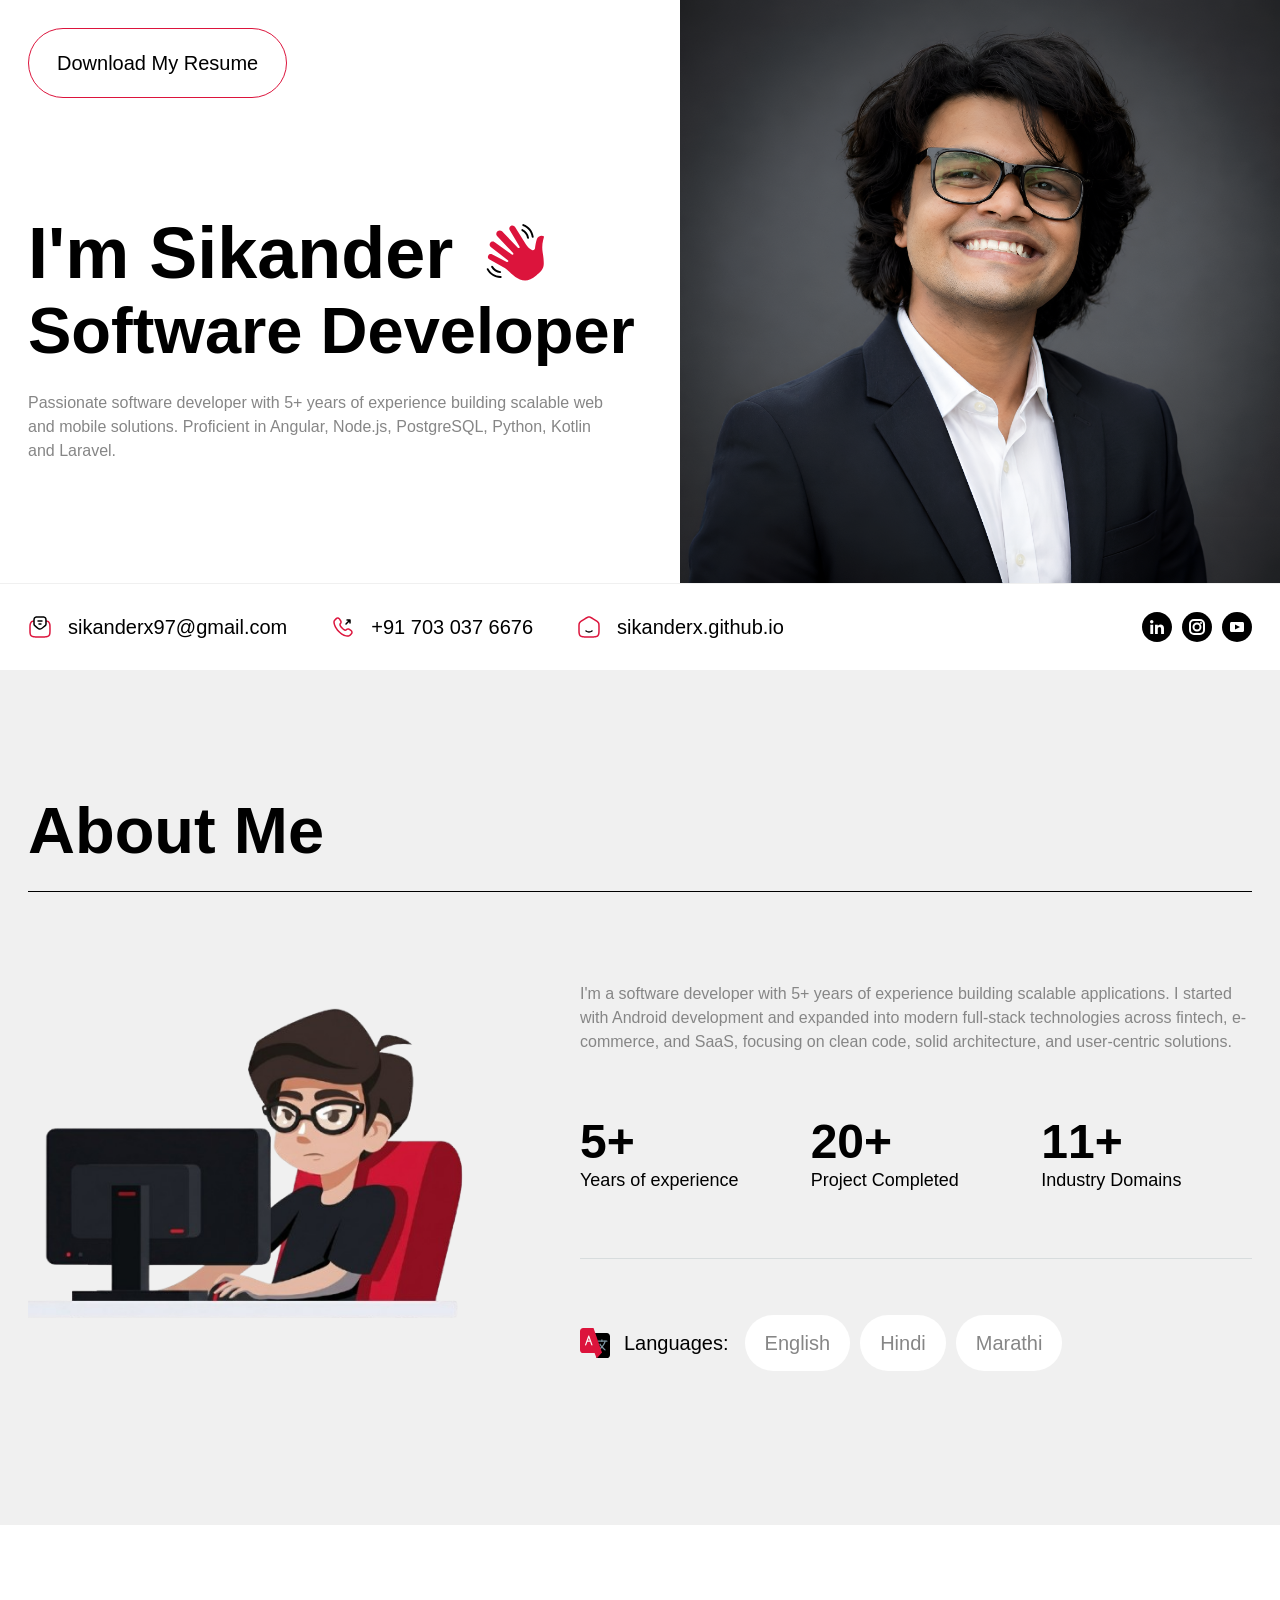
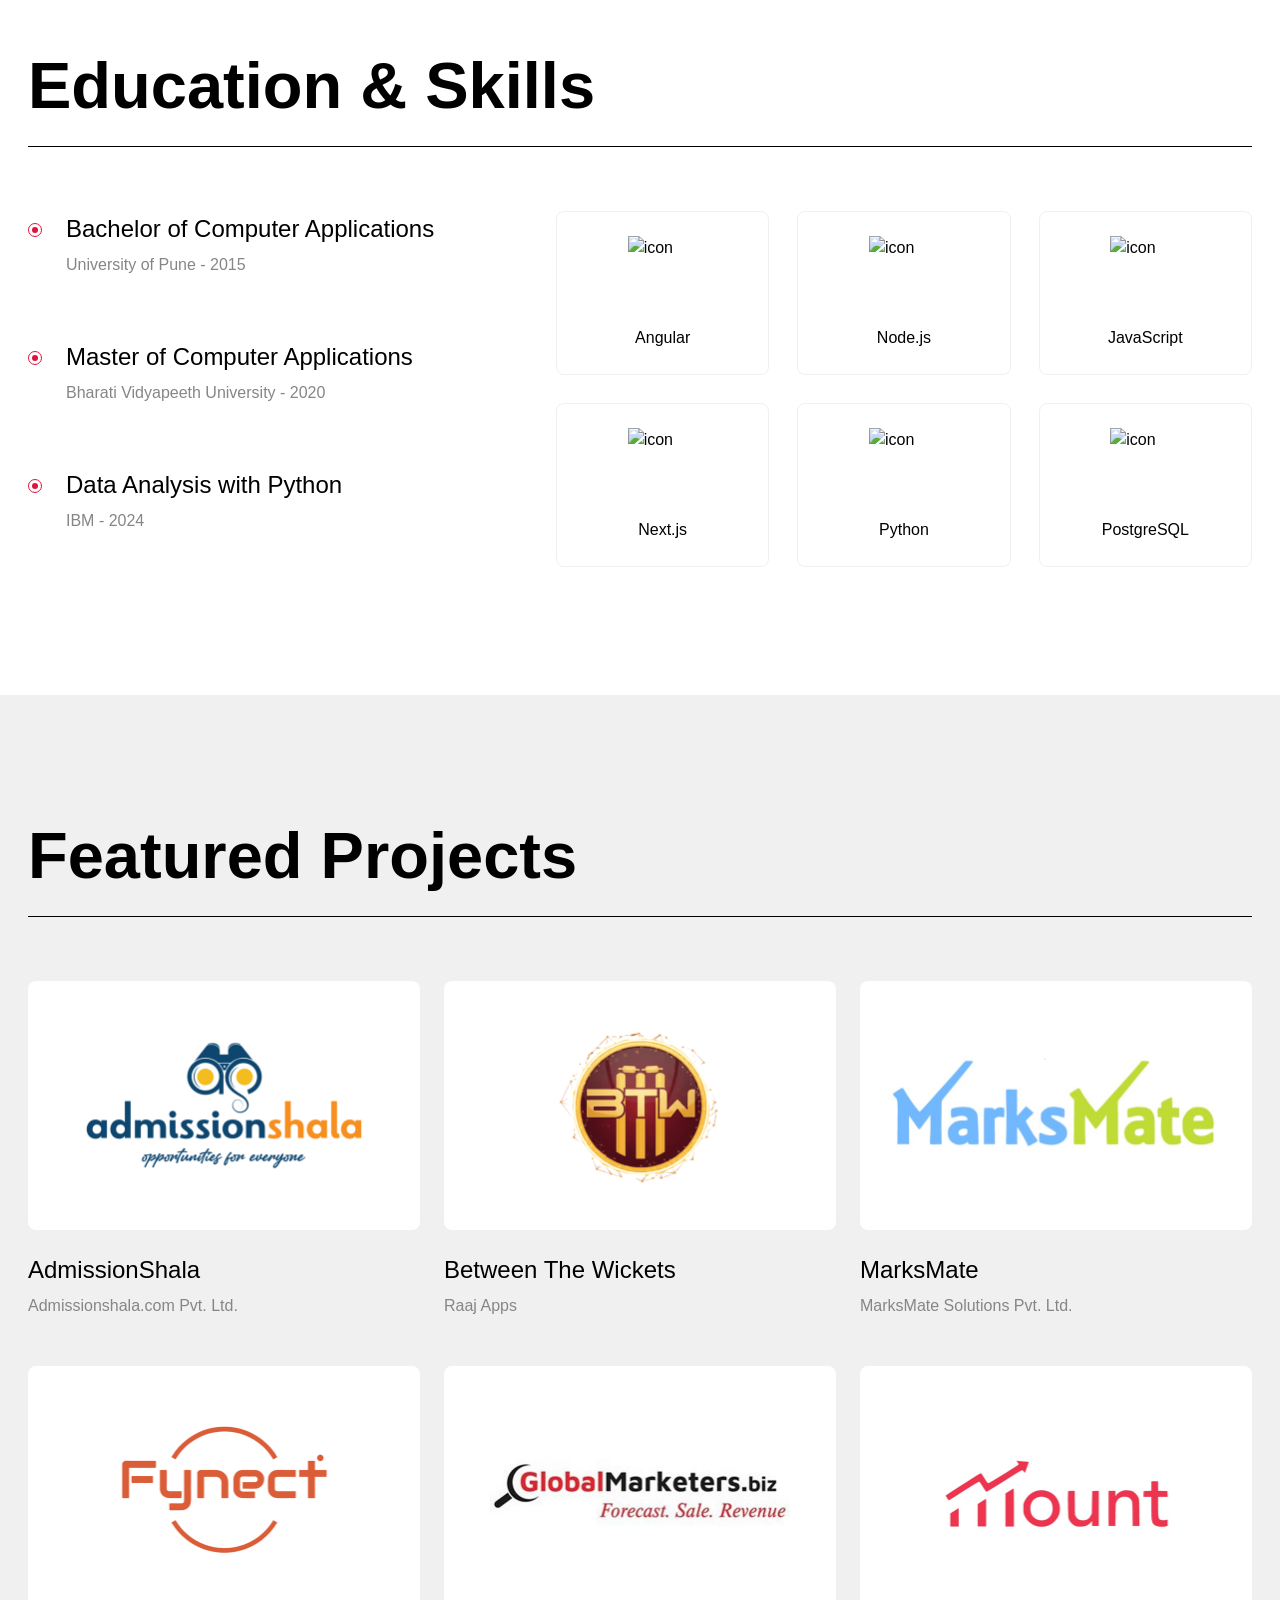
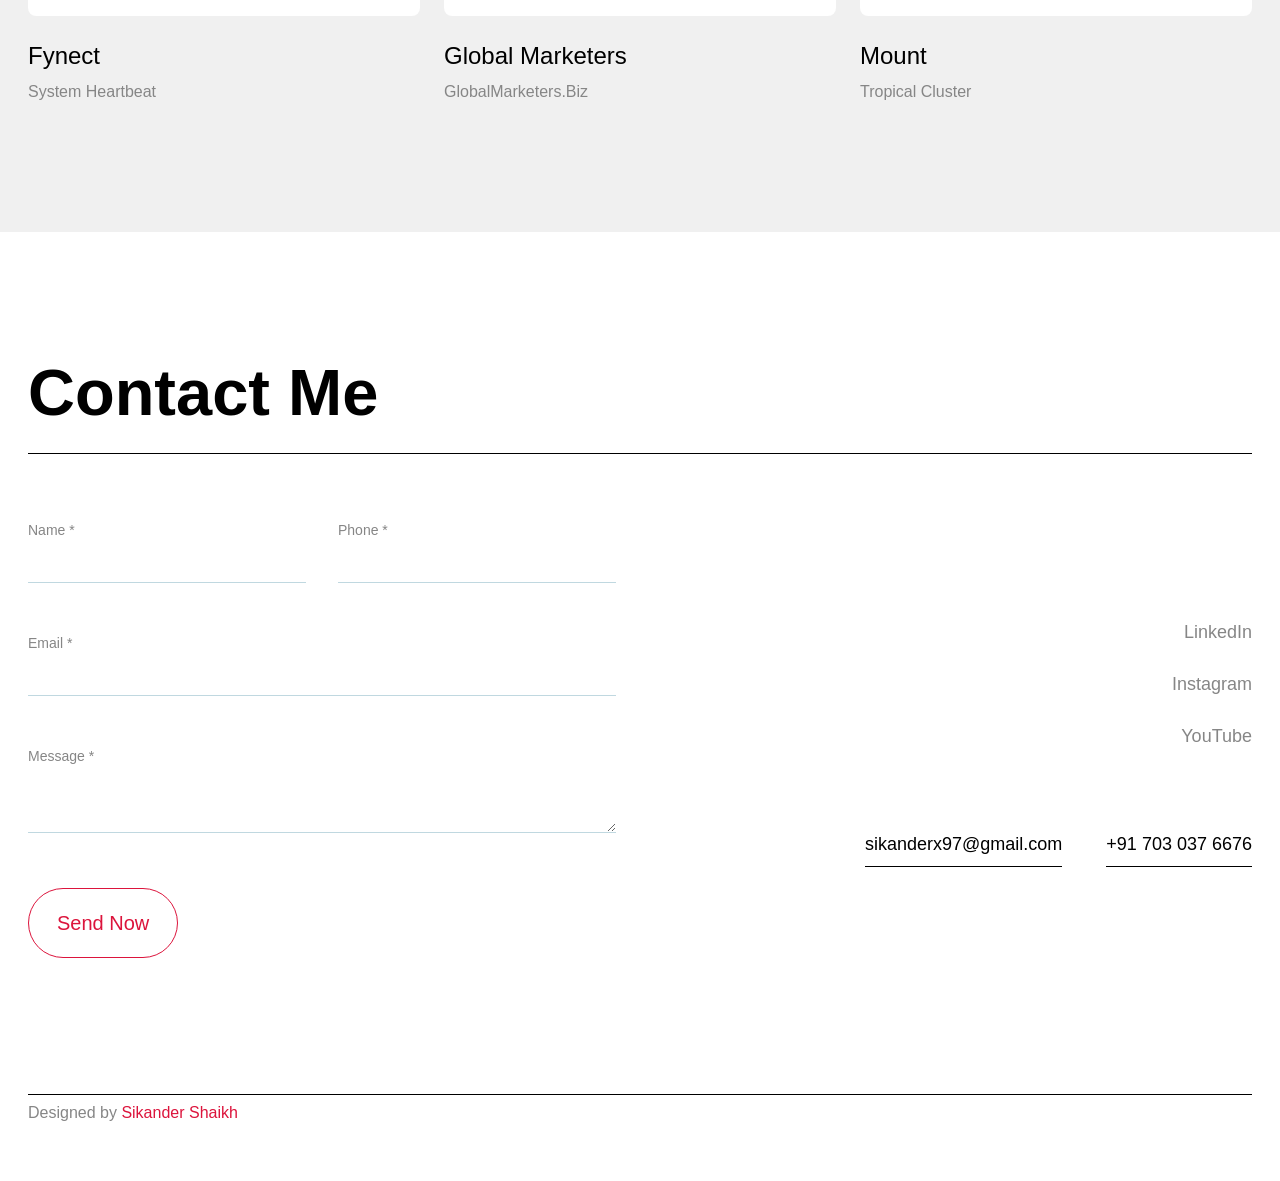
==== commit 7e6dcaf1: "New Update" ====
--- a/index.html
+++ b/index.html
@@ -23,10 +23,10 @@
 
 <body><!--nghm--><script type="text/javascript" id="ng-event-dispatch-contract">(()=>{function p(t,n,r,o,e,i,f,m){return{eventType:t,event:n,targetElement:r,eic:o,timeStamp:e,eia:i,eirp:f,eiack:m}}function u(t){let n=[],r=e=>{n.push(e)};return{c:t,q:n,et:[],etc:[],d:r,h:e=>{r(p(e.type,e,e.target,t,Date.now()))}}}function s(t,n,r){for(let o=0;o<n.length;o++){let e=n[o];(r?t.etc:t.et).push(e),t.c.addEventListener(e,t.h,r)}}function c(t,n,r,o,e=window){let i=u(t);e._ejsas||(e._ejsas={}),e._ejsas[n]=i,s(i,r),s(i,o,!0)}window.__jsaction_bootstrap=c;})();
 </script><script>window.__jsaction_bootstrap(document.body,"ng",["click","submit","input","compositionstart","compositionend"],["blur"]);</script>
-	<app-root ng-version="21.2.25" ngh="1" ng-server-context="ssg"><router-outlet></router-outlet><app-home ngh="0"><header class="navbar top-0 left-0 z-999 w-full absolute"><div class="container"><nav class="py-7"><div class="flex items-center gap-4 sm:gap-8"><button class="relative overflow-hidden cursor-pointer w-fit py-2 sm:py-3 md:py-5 px-4 sm:px-5 md:px-7 border border-primary rounded-full group" jsaction="click:;"><span class="relative z-10 text-xl font-medium text-black group-hover:text-white transition-colors duration-300"> Download My Resume </span></button></div></nav></div></header><section class="relative hero-section overflow-hidden pt-35 md:pt-40 pb-12 lg:pb-30 xl:pt-52"><div class="container"><div class="lg:flex grid grid-cols-1 sm:grid-cols-2 gap-7 md:gap-4 items-center"><div class="flex flex-col gap-4 md:gap-7 max-w-2xl"><div><div class="flex items-center gap-8"><h1>I'm Sikander</h1><div class="wave"><img src="/icon/wave-icon.svg" alt="wave-icon" width="{62}" height="{62}"></div></div><h2>Software Developer</h2></div><p class="text-secondary font-normal max-w-md xl:max-w-xl"> Passionate developer with 5+ years of experience building scalable web and mobile solutions. Proficient in Angular, Node.js, PostgreSQL, Python, Kotlin and Laravel. </p></div><img src="/banner-img.png" alt="banner-img" width="600" height="600" class="block lg:hidden"></div></div><div class="absolute right-0 top-0 hidden h-auto w-1/2 lg:block 2xl:h-171.5 2xl:w-187.5"><img src="/banner-img.png" alt="banner-img" width="600" height="600" class="absolute right-0 top-0 z-1"></div></section><section><div class="border-t border-softGray"><div class="container"><div class="flex flex-col sm:flex-row items-center justify-between gap-4 py-6 md:py-7"><div class="flex flex-wrap items-center justify-center md:justify-start gap-1.5 md:gap-5 lg:gap-11"><a class="flex items-center gap-2 lg:gap-4 text-sm md:text-base" href="mailto:sikanderx97@gmail.com"><img width="24" height="24" class="min-w-[24px] min-h-[24px]" src="/icon/mail-icon.svg" alt="email"><h6 class="text-sm md:text-base xl:text-xl hover:text-primary"> sikanderx97@gmail.com </h6></a><a class="flex items-center gap-2 lg:gap-4 text-sm md:text-base" href="tel:+917030376676"><img width="24" height="24" class="min-w-[24px] min-h-[24px]" src="/icon/call-icon.svg" alt="phone"><h6 class="text-sm md:text-base xl:text-xl hover:text-primary"> +91 703 037 6676 </h6></a><a class="flex items-center gap-2 lg:gap-4 text-sm md:text-base" href="https://sikanderx.github.io"><img width="24" height="24" class="min-w-[24px] min-h-[24px]" src="/icon/web-icon.svg" alt="website"><h6 class="text-sm md:text-base xl:text-xl hover:text-primary"> sikanderx.github.io </h6></a><!----></div><div class="flex items-center justify-center md:justify-end gap-4 md:gap-2.5"><a href="https://www.linkedin.com/in/sikanderx"><img width="30" height="30" class="hover:opacity-80" src="/icon/linkedin-icon.svg" alt="LinkedIn"></a><a href="https://www.instagram.com/sikanderx97"><img width="30" height="30" class="hover:opacity-80" src="/icon/instagram-icon.svg" alt="Instagram"></a><a href="https://www.youtube.com/@CodeWithSikander"><img width="30" height="30" class="hover:opacity-80" src="/icon/youtube-icon.svg" alt="YouTube"></a><!----></div></div></div></div></section><section><div class="relative bg-softGray py-10 md:py-32"><div class="relative z-10"><div class="container"><div class="flex items-center justify-between gap-2 border-b border-black pb-7"><h2>About Me</h2></div><div class="pt-10 xl:pt-16 flex gap-10 items-center justify-between"><div class="w-[440px] h-[440px] hidden lg:flex"><img src="/logo.png" alt="about-banner" width="440" height="440" class="w-full h-full"></div><div class="w-full lg:max-w-2xl flex-1"><p> I'm a software developer with 5+ years of experience building scalable applications. I started with Android development and expanded into modern full-stack technologies across fintech, e-commerce, and SaaS, focusing on clean code, solid architecture, and user-centric solutions. </p><div class="grid grid-cols-3 py-10 xl:py-16 gap-5 border-b border-mistGray"><div><h3>5+</h3><p class="text-base md:text-lg text-black"> Years of experience </p></div><div><h3>20+</h3><p class="text-base md:text-lg text-black"> Project Completed </p></div><div><h3>11+</h3><p class="text-base md:text-lg text-black"> Industry Domains </p></div><!----></div><div class="pt-8 xl:pt-14 flex flex-col sm:flex-row items-center gap-4"><div class="flex items-center gap-3.5"><img src="/icon/lang-icon.svg" alt="lang-icon" width="30" height="30"><p class="text-base xl:text-xl text-black">Languages:</p></div><div class="flex flex-wrap justify-center items-center gap-2.5"><p class="bg-white py-2 md:py-3.5 px-4 md:px-5 w-fit rounded-full text-base xl:text-xl"> English </p><p class="bg-white py-2 md:py-3.5 px-4 md:px-5 w-fit rounded-full text-base xl:text-xl"> Hindi </p><p class="bg-white py-2 md:py-3.5 px-4 md:px-5 w-fit rounded-full text-base xl:text-xl"> Marathi </p><!----></div></div></div></div></div></div></div></section><section><div class="border-t border-softGray overflow-hidden"><div class="container relative z-10"><div class="relative z-10 py-16 md:py-32"><div class="flex items-center justify-between gap-2 border-b border-black pb-7 mb-9 xl:mb-16"><h2>Education &amp; Skills</h2></div><div class="flex flex-col lg:flex-row items-center gap-10 xl:gap-20"><div class="w-full lg:max-w-md flex flex-col gap-0 xl:gap-8"><div class="flex items-start gap-6"><div class="no-print mt-2.5 w-3.5 h-3.5 rounded-full border-1 bg-white flex items-center justify-center border-primary"><div class="w-1.5 h-1.5 rounded-full bg-primary"></div></div><div class="flex-1 flex flex-col gap-2"><h5>Bachelor of Computer Applications</h5><p class="font-normal mb-8">University of Pune - 2015</p></div></div><div class="flex items-start gap-6"><div class="no-print mt-2.5 w-3.5 h-3.5 rounded-full border-1 bg-white flex items-center justify-center border-primary"><div class="w-1.5 h-1.5 rounded-full bg-primary"></div></div><div class="flex-1 flex flex-col gap-2"><h5>Master of Computer Applications</h5><p class="font-normal mb-8">Bharati Vidyapeeth University - 2020</p></div></div><div class="flex items-start gap-6"><div class="no-print mt-2.5 w-3.5 h-3.5 rounded-full border-1 bg-white flex items-center justify-center border-primary"><div class="w-1.5 h-1.5 rounded-full bg-primary"></div></div><div class="flex-1 flex flex-col gap-2"><h5>Data Analysis with Python</h5><p class="font-normal mb-8">IBM - 2024</p></div></div><!----></div><div class="grid grid-cols-2 xs:grid-cols-3 gap-5 xl:gap-7 w-full"><div class="p-4 xl:p-6 border border-softGray rounded-lg flex flex-col gap-5 sm:gap-10 items-center justify-between"><div class="flex flex-col items-center gap-5"><img alt="icon" width="70" height="70" src="https://images.seeklogo.com/logo-png/27/1/angular-logo-png_seeklogo-272812.png"><p class="text-black font-normal">Angular</p></div></div><div class="p-4 xl:p-6 border border-softGray rounded-lg flex flex-col gap-5 sm:gap-10 items-center justify-between"><div class="flex flex-col items-center gap-5"><img alt="icon" width="70" height="70" src="https://images.seeklogo.com/logo-png/27/1/node-js-logo-png_seeklogo-273749.png"><p class="text-black font-normal">Node.js</p></div></div><div class="p-4 xl:p-6 border border-softGray rounded-lg flex flex-col gap-5 sm:gap-10 items-center justify-between"><div class="flex flex-col items-center gap-5"><img alt="icon" width="70" height="70" src="https://images.seeklogo.com/logo-png/27/1/javascript-js-logo-png_seeklogo-273557.png"><p class="text-black font-normal">JavaScript</p></div></div><div class="p-4 xl:p-6 border border-softGray rounded-lg flex flex-col gap-5 sm:gap-10 items-center justify-between"><div class="flex flex-col items-center gap-5"><img alt="icon" width="70" height="70" src="https://images.seeklogo.com/logo-png/44/1/next-js-icon-logo-png_seeklogo-449825.png"><p class="text-black font-normal">Next.js</p></div></div><div class="p-4 xl:p-6 border border-softGray rounded-lg flex flex-col gap-5 sm:gap-10 items-center justify-between"><div class="flex flex-col items-center gap-5"><img alt="icon" width="70" height="70" src="https://images.seeklogo.com/logo-png/27/1/python-logo-png_seeklogo-273830.png"><p class="text-black font-normal">Python</p></div></div><div class="p-4 xl:p-6 border border-softGray rounded-lg flex flex-col gap-5 sm:gap-10 items-center justify-between"><div class="flex flex-col items-center gap-5"><img alt="icon" width="70" height="70" src="https://images.seeklogo.com/logo-png/31/1/postgresql-logo-png_seeklogo-313278.png"><p class="text-black font-normal">PostgreSQL</p></div></div><!----></div></div></div></div></div></section><section><div class="bg-softGray"><div class="container"><div class="py-16 xl:py-32"><div class="flex items-center justify-between gap-2 border-b border-black pb-7 mb-9 md:mb-16"><h2>Featured Projects</h2></div><div class="grid grid-cols-1 sm:grid-cols-3 gap-x-6 gap-y-6 xl:gap-y-12"><div class="group flex flex-col gap-3 xl:gap-6"><div class="relative"><img alt="image" width="570" height="414" class="rounded-lg w-full h-full object-cover" src="/work/work-img-1.png"><a class="absolute top-0 left-0 backdrop-blur-xs bg-primary/15 w-full h-full hidden group-hover:flex rounded-lg" href="https://admissionshala.com"><span class="flex justify-center items-center p-5 w-full"><svg width="65" height="64" viewBox="0 0 65 64" fill="none" xmlns="http://www.w3.org/2000/svg"><rect x="0.333374" width="64" height="64" rx="32" fill="#DC143C"/><path d="M25.6667 25.3333H39M39 25.3333V38.6666M39 25.3333L25.6667 38.6666" stroke="#FFFF" strokewidth="2" strokelinecap="round" strokelinejoin="round"/></svg></span></a></div><div class="flex flex-col gap-0 xl:gap-2"><h5><a href="https://admissionshala.com">AdmissionShala</a></h5><p>Admissionshala.com Pvt. Ltd.</p></div></div><div class="group flex flex-col gap-3 xl:gap-6"><div class="relative"><img alt="image" width="570" height="414" class="rounded-lg w-full h-full object-cover" src="/work/work-img-2.png"><a class="absolute top-0 left-0 backdrop-blur-xs bg-primary/15 w-full h-full hidden group-hover:flex rounded-lg" href="https://play.google.com/store/apps/details?id=com.betweenthewicket.app"><span class="flex justify-center items-center p-5 w-full"><svg width="65" height="64" viewBox="0 0 65 64" fill="none" xmlns="http://www.w3.org/2000/svg"><rect x="0.333374" width="64" height="64" rx="32" fill="#DC143C"/><path d="M25.6667 25.3333H39M39 25.3333V38.6666M39 25.3333L25.6667 38.6666" stroke="#FFFF" strokewidth="2" strokelinecap="round" strokelinejoin="round"/></svg></span></a></div><div class="flex flex-col gap-0 xl:gap-2"><h5><a href="https://play.google.com/store/apps/details?id=com.betweenthewicket.app">Between The Wickets</a></h5><p>Raaj Apps</p></div></div><div class="group flex flex-col gap-3 xl:gap-6"><div class="relative"><img alt="image" width="570" height="414" class="rounded-lg w-full h-full object-cover" src="/work/work-img-3.png"><a class="absolute top-0 left-0 backdrop-blur-xs bg-primary/15 w-full h-full hidden group-hover:flex rounded-lg" href="https://play.google.com/store/apps/details?id=com.marksmate.marksmate"><span class="flex justify-center items-center p-5 w-full"><svg width="65" height="64" viewBox="0 0 65 64" fill="none" xmlns="http://www.w3.org/2000/svg"><rect x="0.333374" width="64" height="64" rx="32" fill="#DC143C"/><path d="M25.6667 25.3333H39M39 25.3333V38.6666M39 25.3333L25.6667 38.6666" stroke="#FFFF" strokewidth="2" strokelinecap="round" strokelinejoin="round"/></svg></span></a></div><div class="flex flex-col gap-0 xl:gap-2"><h5><a href="https://play.google.com/store/apps/details?id=com.marksmate.marksmate">MarksMate</a></h5><p>MarksMate Solutions Pvt. Ltd.</p></div></div><div class="group flex flex-col gap-3 xl:gap-6"><div class="relative"><img alt="image" width="570" height="414" class="rounded-lg w-full h-full object-cover" src="/work/work-img-4.png"><a class="absolute top-0 left-0 backdrop-blur-xs bg-primary/15 w-full h-full hidden group-hover:flex rounded-lg" href="https://www.systemheartbeat.com"><span class="flex justify-center items-center p-5 w-full"><svg width="65" height="64" viewBox="0 0 65 64" fill="none" xmlns="http://www.w3.org/2000/svg"><rect x="0.333374" width="64" height="64" rx="32" fill="#DC143C"/><path d="M25.6667 25.3333H39M39 25.3333V38.6666M39 25.3333L25.6667 38.6666" stroke="#FFFF" strokewidth="2" strokelinecap="round" strokelinejoin="round"/></svg></span></a></div><div class="flex flex-col gap-0 xl:gap-2"><h5><a href="https://www.systemheartbeat.com">Fynect</a></h5><p>System Heartbeat</p></div></div><div class="group flex flex-col gap-3 xl:gap-6"><div class="relative"><img alt="image" width="570" height="414" class="rounded-lg w-full h-full object-cover" src="/work/work-img-5.png"><a class="absolute top-0 left-0 backdrop-blur-xs bg-primary/15 w-full h-full hidden group-hover:flex rounded-lg" href="https://www.globalmarketers.biz"><span class="flex justify-center items-center p-5 w-full"><svg width="65" height="64" viewBox="0 0 65 64" fill="none" xmlns="http://www.w3.org/2000/svg"><rect x="0.333374" width="64" height="64" rx="32" fill="#DC143C"/><path d="M25.6667 25.3333H39M39 25.3333V38.6666M39 25.3333L25.6667 38.6666" stroke="#FFFF" strokewidth="2" strokelinecap="round" strokelinejoin="round"/></svg></span></a></div><div class="flex flex-col gap-0 xl:gap-2"><h5><a href="https://www.globalmarketers.biz">Global Marketers</a></h5><p>GlobalMarketers.Biz</p></div></div><div class="group flex flex-col gap-3 xl:gap-6"><div class="relative"><img alt="image" width="570" height="414" class="rounded-lg w-full h-full object-cover" src="/work/work-img-6.png"><a class="absolute top-0 left-0 backdrop-blur-xs bg-primary/15 w-full h-full hidden group-hover:flex rounded-lg" href="https://www.systemheartbeat.com"><span class="flex justify-center items-center p-5 w-full"><svg width="65" height="64" viewBox="0 0 65 64" fill="none" xmlns="http://www.w3.org/2000/svg"><rect x="0.333374" width="64" height="64" rx="32" fill="#DC143C"/><path d="M25.6667 25.3333H39M39 25.3333V38.6666M39 25.3333L25.6667 38.6666" stroke="#FFFF" strokewidth="2" strokelinecap="round" strokelinejoin="round"/></svg></span></a></div><div class="flex flex-col gap-0 xl:gap-2"><h5><a href="https://www.systemheartbeat.com">Mount</a></h5><p>Tropical Cluster</p></div></div><!----></div></div></div></div></section><section class="no-print"><div class="container"><div class="pt-16 md:pt-32 pb-20"><div class="flex items-center justify-between gap-2 border-b border-black pb-7 mb-9 md:mb-16"><h2>Contact Me</h2></div><div class="grid grid-cols-1 md:grid-cols-2 gap-12 items-center"><form novalidate autocomplete="off" class="ng-untouched ng-pristine ng-invalid" jsaction="submit:;"><div class="flex flex-col gap-7 sm:gap-12"><div class="grid grid-cols-2 gap-8"><div><label htmlfor="name" class="label"> Name * </label><input required formcontrolname="name" class="input ng-untouched ng-pristine ng-invalid" value jsaction="input:;blur:;compositionstart:;compositionend:;"></div><div><label htmlfor="mobile" class="label"> Phone * </label><input required type="number" formcontrolname="mobile" class="input ng-untouched ng-pristine ng-invalid" value jsaction="input:;blur:;compositionstart:;compositionend:;"></div></div><div><label htmlfor="email" class="label"> Email * </label><input required type="email" formcontrolname="email" class="input ng-untouched ng-pristine ng-invalid" value jsaction="input:;blur:;compositionstart:;compositionend:;"></div><div><label htmlfor="message" class="label"> Message * </label><textarea required formcontrolname="message" rows="{2}" class="input ng-untouched ng-pristine ng-invalid" jsaction="input:;blur:;compositionstart:;compositionend:;"></textarea></div><button type="submit" class="relative overflow-hidden cursor-pointer w-fit py-2 sm:py-3 md:py-5 px-4 sm:px-5 md:px-7 border border-primary rounded-full group" disabled><span class="relative z-10 text-xl font-medium text-primary group-hover:text-white transition-colors duration-300"> Send Now </span></button></div></form><div class="flex flex-col sm:flex-row md:flex-col justify-between gap-5 md:gap-20 items-center md:items-end"><div class="flex flex-wrap flex-row md:flex-col items-start md:items-end gap-4 md:gap-6"><div><a class="text-base sm:text-lg font-normal text-secondary hover:text-primary" href="https://www.linkedin.com/in/sikanderx"> LinkedIn </a></div><div><a class="text-base sm:text-lg font-normal text-secondary hover:text-primary" href="https://www.instagram.com/sikanderx97"> Instagram </a></div><div><a class="text-base sm:text-lg font-normal text-secondary hover:text-primary" href="https://www.youtube.com/@CodeWithSikander"> YouTube </a></div><!----></div><div class="flex flex-wrap justify-center gap-5 lg:gap-11 items-end"><div><a class="text-base lg:text-lg text-black font-normal border-b border-black pb-3 hover:text-primary hover:border-primary" href="mailto:sikanderx97@gmail.com"> sikanderx97@gmail.com </a></div><div><a class="text-base lg:text-lg text-black font-normal border-b border-black pb-3 hover:text-primary hover:border-primary" href="tel:+917030376676"> +91 703 037 6676 </a></div><!----></div></div></div></div></div></section><footer class="py-6 sm:py-14 flex items-center justify-center"><div class="container"><div class="flex flex-col gap-1.5 items-center sm:items-start"><div class="relative flex items-center w-full"><div class="flex-grow h-px bg-black"></div></div><p class="text-secondary"> Designed by <a href="/" rel="noopener noreferrer" class="text-primary hover:underline"> Sikander Shaikh </a></p></div></div></footer></app-home><!----></app-root>
+	<app-root ng-version="21.2.25" ngh="1" ng-server-context="ssg"><router-outlet></router-outlet><app-home ngh="0"><header class="navbar top-0 left-0 z-999 w-full absolute"><div class="container"><nav class="py-7"><div class="flex items-center gap-4 sm:gap-8"><button class="relative overflow-hidden cursor-pointer w-fit py-2 sm:py-3 md:py-5 px-4 sm:px-5 md:px-7 border border-primary rounded-full group" jsaction="click:;"><span class="relative z-10 text-xl font-medium text-black group-hover:text-white transition-colors duration-300"> Download My Resume </span></button></div></nav></div></header><section class="relative hero-section overflow-hidden pt-35 md:pt-40 pb-12 lg:pb-30 xl:pt-52"><div class="container"><div class="lg:flex grid grid-cols-1 sm:grid-cols-2 gap-7 md:gap-4 items-center"><div class="flex flex-col gap-4 md:gap-7 max-w-2xl"><div><div class="flex items-center gap-8"><h1>I'm Sikander</h1><div class="wave"><img src="/icon/wave-icon.svg" alt="wave-icon" width="{62}" height="{62}"></div></div><h2>Software Developer</h2></div><p class="text-secondary font-normal max-w-md xl:max-w-xl"> Passionate software developer with 5+ years of experience building scalable web and mobile solutions. Proficient in Angular, Node.js, PostgreSQL, Python, Kotlin and Laravel. </p></div><img src="/banner-img.png" alt="banner-img" width="600" height="600" class="block lg:hidden"></div></div><div class="absolute right-0 top-0 hidden h-auto w-1/2 lg:block 2xl:h-171.5 2xl:w-187.5"><img src="/banner-img.png" alt="banner-img" width="600" height="600" class="absolute right-0 top-0 z-1"></div></section><section><div class="border-t border-softGray"><div class="container"><div class="flex flex-col sm:flex-row items-center justify-between gap-4 py-6 md:py-7"><div class="flex flex-wrap items-center justify-center md:justify-start gap-1.5 md:gap-5 lg:gap-11"><a class="flex items-center gap-2 lg:gap-4 text-sm md:text-base" href="mailto:sikanderx97@gmail.com"><img width="24" height="24" class="min-w-[24px] min-h-[24px]" src="/icon/mail-icon.svg" alt="email"><h6 class="text-sm md:text-base xl:text-xl hover:text-primary"> sikanderx97@gmail.com </h6></a><a class="flex items-center gap-2 lg:gap-4 text-sm md:text-base" href="tel:+917030376676"><img width="24" height="24" class="min-w-[24px] min-h-[24px]" src="/icon/call-icon.svg" alt="phone"><h6 class="text-sm md:text-base xl:text-xl hover:text-primary"> +91 703 037 6676 </h6></a><a class="flex items-center gap-2 lg:gap-4 text-sm md:text-base" href="https://sikanderx.github.io"><img width="24" height="24" class="min-w-[24px] min-h-[24px]" src="/icon/web-icon.svg" alt="website"><h6 class="text-sm md:text-base xl:text-xl hover:text-primary"> sikanderx.github.io </h6></a><!----></div><div class="flex items-center justify-center md:justify-end gap-4 md:gap-2.5"><a href="https://www.linkedin.com/in/sikanderx"><img width="30" height="30" class="hover:opacity-80" src="/icon/linkedin-icon.svg" alt="LinkedIn"></a><a href="https://www.instagram.com/sikanderx97"><img width="30" height="30" class="hover:opacity-80" src="/icon/instagram-icon.svg" alt="Instagram"></a><a href="https://www.youtube.com/@CodeWithSikander"><img width="30" height="30" class="hover:opacity-80" src="/icon/youtube-icon.svg" alt="YouTube"></a><!----></div></div></div></div></section><section><div class="relative bg-softGray py-10 md:py-32"><div class="relative z-10"><div class="container"><div class="flex items-center justify-between gap-2 border-b border-black pb-7"><h2>About Me</h2></div><div class="pt-10 xl:pt-16 flex gap-10 items-center justify-between"><div class="w-[440px] h-[440px] hidden lg:flex"><img src="/logo.png" alt="about-banner" width="440" height="440" class="w-full h-full"></div><div class="w-full lg:max-w-2xl flex-1"><p> I'm a software developer with 5+ years of experience building scalable applications. I started with Android development and expanded into modern full-stack technologies across fintech, e-commerce, and SaaS, focusing on clean code, solid architecture, and user-centric solutions. </p><div class="grid grid-cols-3 py-10 xl:py-16 gap-5 border-b border-mistGray"><div><h3>5+</h3><p class="text-base md:text-lg text-black"> Years of experience </p></div><div><h3>20+</h3><p class="text-base md:text-lg text-black"> Project Completed </p></div><div><h3>11+</h3><p class="text-base md:text-lg text-black"> Industry Domains </p></div><!----></div><div class="pt-8 xl:pt-14 flex flex-col sm:flex-row items-center gap-4"><div class="flex items-center gap-3.5"><img src="/icon/lang-icon.svg" alt="lang-icon" width="30" height="30"><p class="text-base xl:text-xl text-black">Languages:</p></div><div class="flex flex-wrap justify-center items-center gap-2.5"><p class="bg-white py-2 md:py-3.5 px-4 md:px-5 w-fit rounded-full text-base xl:text-xl"> English </p><p class="bg-white py-2 md:py-3.5 px-4 md:px-5 w-fit rounded-full text-base xl:text-xl"> Hindi </p><p class="bg-white py-2 md:py-3.5 px-4 md:px-5 w-fit rounded-full text-base xl:text-xl"> Marathi </p><!----></div></div></div></div></div></div></div></section><section><div class="border-t border-softGray overflow-hidden"><div class="container relative z-10"><div class="relative z-10 py-16 md:py-32"><div class="flex items-center justify-between gap-2 border-b border-black pb-7 mb-9 xl:mb-16"><h2>Education &amp; Skills</h2></div><div class="flex flex-col lg:flex-row items-center gap-10 xl:gap-20"><div class="w-full lg:max-w-md flex flex-col gap-0 xl:gap-8"><div class="flex items-start gap-6"><div class="no-print mt-2.5 w-3.5 h-3.5 rounded-full border-1 bg-white flex items-center justify-center border-primary"><div class="w-1.5 h-1.5 rounded-full bg-primary"></div></div><div class="flex-1 flex flex-col gap-2"><h5>Bachelor of Computer Applications</h5><p class="font-normal mb-8">University of Pune - 2015</p></div></div><div class="flex items-start gap-6"><div class="no-print mt-2.5 w-3.5 h-3.5 rounded-full border-1 bg-white flex items-center justify-center border-primary"><div class="w-1.5 h-1.5 rounded-full bg-primary"></div></div><div class="flex-1 flex flex-col gap-2"><h5>Master of Computer Applications</h5><p class="font-normal mb-8">Bharati Vidyapeeth University - 2020</p></div></div><div class="flex items-start gap-6"><div class="no-print mt-2.5 w-3.5 h-3.5 rounded-full border-1 bg-white flex items-center justify-center border-primary"><div class="w-1.5 h-1.5 rounded-full bg-primary"></div></div><div class="flex-1 flex flex-col gap-2"><h5>Data Analysis with Python</h5><p class="font-normal mb-8">IBM - 2024</p></div></div><!----></div><div class="grid grid-cols-2 xs:grid-cols-3 gap-5 xl:gap-7 w-full"><div class="p-4 xl:p-6 border border-softGray rounded-lg flex flex-col gap-5 sm:gap-10 items-center justify-between"><div class="flex flex-col items-center gap-5"><img alt="icon" width="70" height="70" src="https://images.seeklogo.com/logo-png/27/1/angular-logo-png_seeklogo-272812.png"><p class="text-black font-normal">Angular</p></div></div><div class="p-4 xl:p-6 border border-softGray rounded-lg flex flex-col gap-5 sm:gap-10 items-center justify-between"><div class="flex flex-col items-center gap-5"><img alt="icon" width="70" height="70" src="https://images.seeklogo.com/logo-png/27/1/node-js-logo-png_seeklogo-273749.png"><p class="text-black font-normal">Node.js</p></div></div><div class="p-4 xl:p-6 border border-softGray rounded-lg flex flex-col gap-5 sm:gap-10 items-center justify-between"><div class="flex flex-col items-center gap-5"><img alt="icon" width="70" height="70" src="https://images.seeklogo.com/logo-png/27/1/javascript-js-logo-png_seeklogo-273557.png"><p class="text-black font-normal">JavaScript</p></div></div><div class="p-4 xl:p-6 border border-softGray rounded-lg flex flex-col gap-5 sm:gap-10 items-center justify-between"><div class="flex flex-col items-center gap-5"><img alt="icon" width="70" height="70" src="https://images.seeklogo.com/logo-png/44/1/next-js-icon-logo-png_seeklogo-449825.png"><p class="text-black font-normal">Next.js</p></div></div><div class="p-4 xl:p-6 border border-softGray rounded-lg flex flex-col gap-5 sm:gap-10 items-center justify-between"><div class="flex flex-col items-center gap-5"><img alt="icon" width="70" height="70" src="https://images.seeklogo.com/logo-png/27/1/python-logo-png_seeklogo-273830.png"><p class="text-black font-normal">Python</p></div></div><div class="p-4 xl:p-6 border border-softGray rounded-lg flex flex-col gap-5 sm:gap-10 items-center justify-between"><div class="flex flex-col items-center gap-5"><img alt="icon" width="70" height="70" src="https://images.seeklogo.com/logo-png/31/1/postgresql-logo-png_seeklogo-313278.png"><p class="text-black font-normal">PostgreSQL</p></div></div><!----></div></div></div></div></div></section><section><div class="bg-softGray"><div class="container"><div class="py-16 xl:py-32"><div class="flex items-center justify-between gap-2 border-b border-black pb-7 mb-9 md:mb-16"><h2>Featured Projects</h2></div><div class="grid grid-cols-1 sm:grid-cols-3 gap-x-6 gap-y-6 xl:gap-y-12"><div class="group flex flex-col gap-3 xl:gap-6"><div class="relative"><img alt="image" width="570" height="414" class="rounded-lg w-full h-full object-cover" src="/work/work-img-1.png"><a class="absolute top-0 left-0 backdrop-blur-xs bg-primary/15 w-full h-full hidden group-hover:flex rounded-lg" href="https://admissionshala.com"><span class="flex justify-center items-center p-5 w-full"><svg width="65" height="64" viewBox="0 0 65 64" fill="none" xmlns="http://www.w3.org/2000/svg"><rect x="0.333374" width="64" height="64" rx="32" fill="#DC143C"/><path d="M25.6667 25.3333H39M39 25.3333V38.6666M39 25.3333L25.6667 38.6666" stroke="#FFFF" strokewidth="2" strokelinecap="round" strokelinejoin="round"/></svg></span></a></div><div class="flex flex-col gap-0 xl:gap-2"><h5><a href="https://admissionshala.com">AdmissionShala</a></h5><p>Admissionshala.com Pvt. Ltd.</p></div></div><div class="group flex flex-col gap-3 xl:gap-6"><div class="relative"><img alt="image" width="570" height="414" class="rounded-lg w-full h-full object-cover" src="/work/work-img-2.png"><a class="absolute top-0 left-0 backdrop-blur-xs bg-primary/15 w-full h-full hidden group-hover:flex rounded-lg" href="https://play.google.com/store/apps/details?id=com.betweenthewicket.app"><span class="flex justify-center items-center p-5 w-full"><svg width="65" height="64" viewBox="0 0 65 64" fill="none" xmlns="http://www.w3.org/2000/svg"><rect x="0.333374" width="64" height="64" rx="32" fill="#DC143C"/><path d="M25.6667 25.3333H39M39 25.3333V38.6666M39 25.3333L25.6667 38.6666" stroke="#FFFF" strokewidth="2" strokelinecap="round" strokelinejoin="round"/></svg></span></a></div><div class="flex flex-col gap-0 xl:gap-2"><h5><a href="https://play.google.com/store/apps/details?id=com.betweenthewicket.app">Between The Wickets</a></h5><p>Raaj Apps</p></div></div><div class="group flex flex-col gap-3 xl:gap-6"><div class="relative"><img alt="image" width="570" height="414" class="rounded-lg w-full h-full object-cover" src="/work/work-img-3.png"><a class="absolute top-0 left-0 backdrop-blur-xs bg-primary/15 w-full h-full hidden group-hover:flex rounded-lg" href="https://play.google.com/store/apps/details?id=com.marksmate.marksmate"><span class="flex justify-center items-center p-5 w-full"><svg width="65" height="64" viewBox="0 0 65 64" fill="none" xmlns="http://www.w3.org/2000/svg"><rect x="0.333374" width="64" height="64" rx="32" fill="#DC143C"/><path d="M25.6667 25.3333H39M39 25.3333V38.6666M39 25.3333L25.6667 38.6666" stroke="#FFFF" strokewidth="2" strokelinecap="round" strokelinejoin="round"/></svg></span></a></div><div class="flex flex-col gap-0 xl:gap-2"><h5><a href="https://play.google.com/store/apps/details?id=com.marksmate.marksmate">MarksMate</a></h5><p>MarksMate Solutions Pvt. Ltd.</p></div></div><div class="group flex flex-col gap-3 xl:gap-6"><div class="relative"><img alt="image" width="570" height="414" class="rounded-lg w-full h-full object-cover" src="/work/work-img-4.png"><a class="absolute top-0 left-0 backdrop-blur-xs bg-primary/15 w-full h-full hidden group-hover:flex rounded-lg" href="https://www.systemheartbeat.com"><span class="flex justify-center items-center p-5 w-full"><svg width="65" height="64" viewBox="0 0 65 64" fill="none" xmlns="http://www.w3.org/2000/svg"><rect x="0.333374" width="64" height="64" rx="32" fill="#DC143C"/><path d="M25.6667 25.3333H39M39 25.3333V38.6666M39 25.3333L25.6667 38.6666" stroke="#FFFF" strokewidth="2" strokelinecap="round" strokelinejoin="round"/></svg></span></a></div><div class="flex flex-col gap-0 xl:gap-2"><h5><a href="https://www.systemheartbeat.com">Fynect</a></h5><p>System Heartbeat</p></div></div><div class="group flex flex-col gap-3 xl:gap-6"><div class="relative"><img alt="image" width="570" height="414" class="rounded-lg w-full h-full object-cover" src="/work/work-img-5.png"><a class="absolute top-0 left-0 backdrop-blur-xs bg-primary/15 w-full h-full hidden group-hover:flex rounded-lg" href="https://www.globalmarketers.biz"><span class="flex justify-center items-center p-5 w-full"><svg width="65" height="64" viewBox="0 0 65 64" fill="none" xmlns="http://www.w3.org/2000/svg"><rect x="0.333374" width="64" height="64" rx="32" fill="#DC143C"/><path d="M25.6667 25.3333H39M39 25.3333V38.6666M39 25.3333L25.6667 38.6666" stroke="#FFFF" strokewidth="2" strokelinecap="round" strokelinejoin="round"/></svg></span></a></div><div class="flex flex-col gap-0 xl:gap-2"><h5><a href="https://www.globalmarketers.biz">Global Marketers</a></h5><p>GlobalMarketers.Biz</p></div></div><div class="group flex flex-col gap-3 xl:gap-6"><div class="relative"><img alt="image" width="570" height="414" class="rounded-lg w-full h-full object-cover" src="/work/work-img-6.png"><a class="absolute top-0 left-0 backdrop-blur-xs bg-primary/15 w-full h-full hidden group-hover:flex rounded-lg" href="https://www.systemheartbeat.com"><span class="flex justify-center items-center p-5 w-full"><svg width="65" height="64" viewBox="0 0 65 64" fill="none" xmlns="http://www.w3.org/2000/svg"><rect x="0.333374" width="64" height="64" rx="32" fill="#DC143C"/><path d="M25.6667 25.3333H39M39 25.3333V38.6666M39 25.3333L25.6667 38.6666" stroke="#FFFF" strokewidth="2" strokelinecap="round" strokelinejoin="round"/></svg></span></a></div><div class="flex flex-col gap-0 xl:gap-2"><h5><a href="https://www.systemheartbeat.com">Mount</a></h5><p>Tropical Cluster</p></div></div><!----></div></div></div></div></section><section class="no-print"><div class="container"><div class="pt-16 md:pt-32 pb-20"><div class="flex items-center justify-between gap-2 border-b border-black pb-7 mb-9 md:mb-16"><h2>Contact Me</h2></div><div class="grid grid-cols-1 md:grid-cols-2 gap-12 items-center"><form novalidate autocomplete="off" class="ng-untouched ng-pristine ng-invalid" jsaction="submit:;"><div class="flex flex-col gap-7 sm:gap-12"><div class="grid grid-cols-2 gap-8"><div><label htmlfor="name" class="label"> Name * </label><input required formcontrolname="name" class="input ng-untouched ng-pristine ng-invalid" value jsaction="input:;blur:;compositionstart:;compositionend:;"></div><div><label htmlfor="mobile" class="label"> Phone * </label><input required type="number" formcontrolname="mobile" class="input ng-untouched ng-pristine ng-invalid" value jsaction="input:;blur:;compositionstart:;compositionend:;"></div></div><div><label htmlfor="email" class="label"> Email * </label><input required type="email" formcontrolname="email" class="input ng-untouched ng-pristine ng-invalid" value jsaction="input:;blur:;compositionstart:;compositionend:;"></div><div><label htmlfor="message" class="label"> Message * </label><textarea required formcontrolname="message" rows="{2}" class="input ng-untouched ng-pristine ng-invalid" jsaction="input:;blur:;compositionstart:;compositionend:;"></textarea></div><button type="submit" class="relative overflow-hidden cursor-pointer w-fit py-2 sm:py-3 md:py-5 px-4 sm:px-5 md:px-7 border border-primary rounded-full group" disabled><span class="relative z-10 text-xl font-medium text-primary group-hover:text-white transition-colors duration-300"> Send Now </span></button></div></form><div class="flex flex-col sm:flex-row md:flex-col justify-between gap-5 md:gap-20 items-center md:items-end"><div class="flex flex-wrap flex-row md:flex-col items-start md:items-end gap-4 md:gap-6"><div><a class="text-base sm:text-lg font-normal text-secondary hover:text-primary" href="https://www.linkedin.com/in/sikanderx"> LinkedIn </a></div><div><a class="text-base sm:text-lg font-normal text-secondary hover:text-primary" href="https://www.instagram.com/sikanderx97"> Instagram </a></div><div><a class="text-base sm:text-lg font-normal text-secondary hover:text-primary" href="https://www.youtube.com/@CodeWithSikander"> YouTube </a></div><!----></div><div class="flex flex-wrap justify-center gap-5 lg:gap-11 items-end"><div><a class="text-base lg:text-lg text-black font-normal border-b border-black pb-3 hover:text-primary hover:border-primary" href="mailto:sikanderx97@gmail.com"> sikanderx97@gmail.com </a></div><div><a class="text-base lg:text-lg text-black font-normal border-b border-black pb-3 hover:text-primary hover:border-primary" href="tel:+917030376676"> +91 703 037 6676 </a></div><!----></div></div></div></div></div></section><footer class="py-6 sm:py-14 flex items-center justify-center"><div class="container"><div class="flex flex-col gap-1.5 items-center sm:items-start"><div class="relative flex items-center w-full"><div class="flex-grow h-px bg-black"></div></div><p class="text-secondary"> Designed by <a href="/" rel="noopener noreferrer" class="text-primary hover:underline"> Sikander Shaikh </a></p></div></div></footer></app-home><!----></app-root>
 
 
-<script src="main-PWIAF3XM.js" type="module"></script>
+<script src="main-OLHJQUOD.js" type="module"></script>
 
 
 <script id="ng-state" type="application/json">{"__nghData__":[{"t":{"30":"t0","33":"t1","49":"t2","57":"t3","68":"t4","71":"t5","81":"t6","114":"t7","117":"t8"},"c":{"30":[{"i":"t0","r":1,"x":3}],"33":[{"i":"t1","r":1,"x":3}],"49":[{"i":"t2","r":1,"x":3}],"57":[{"i":"t3","r":1,"x":3}],"68":[{"i":"t4","r":1,"x":3}],"71":[{"i":"t5","r":1,"x":6}],"81":[{"i":"t6","r":1,"x":6}],"114":[{"i":"t7","r":1,"x":3}],"117":[{"i":"t8","r":1,"x":2}]}},{"c":{"0":[{"i":"c1825186063","r":1}]}}]}</script></body></html>
